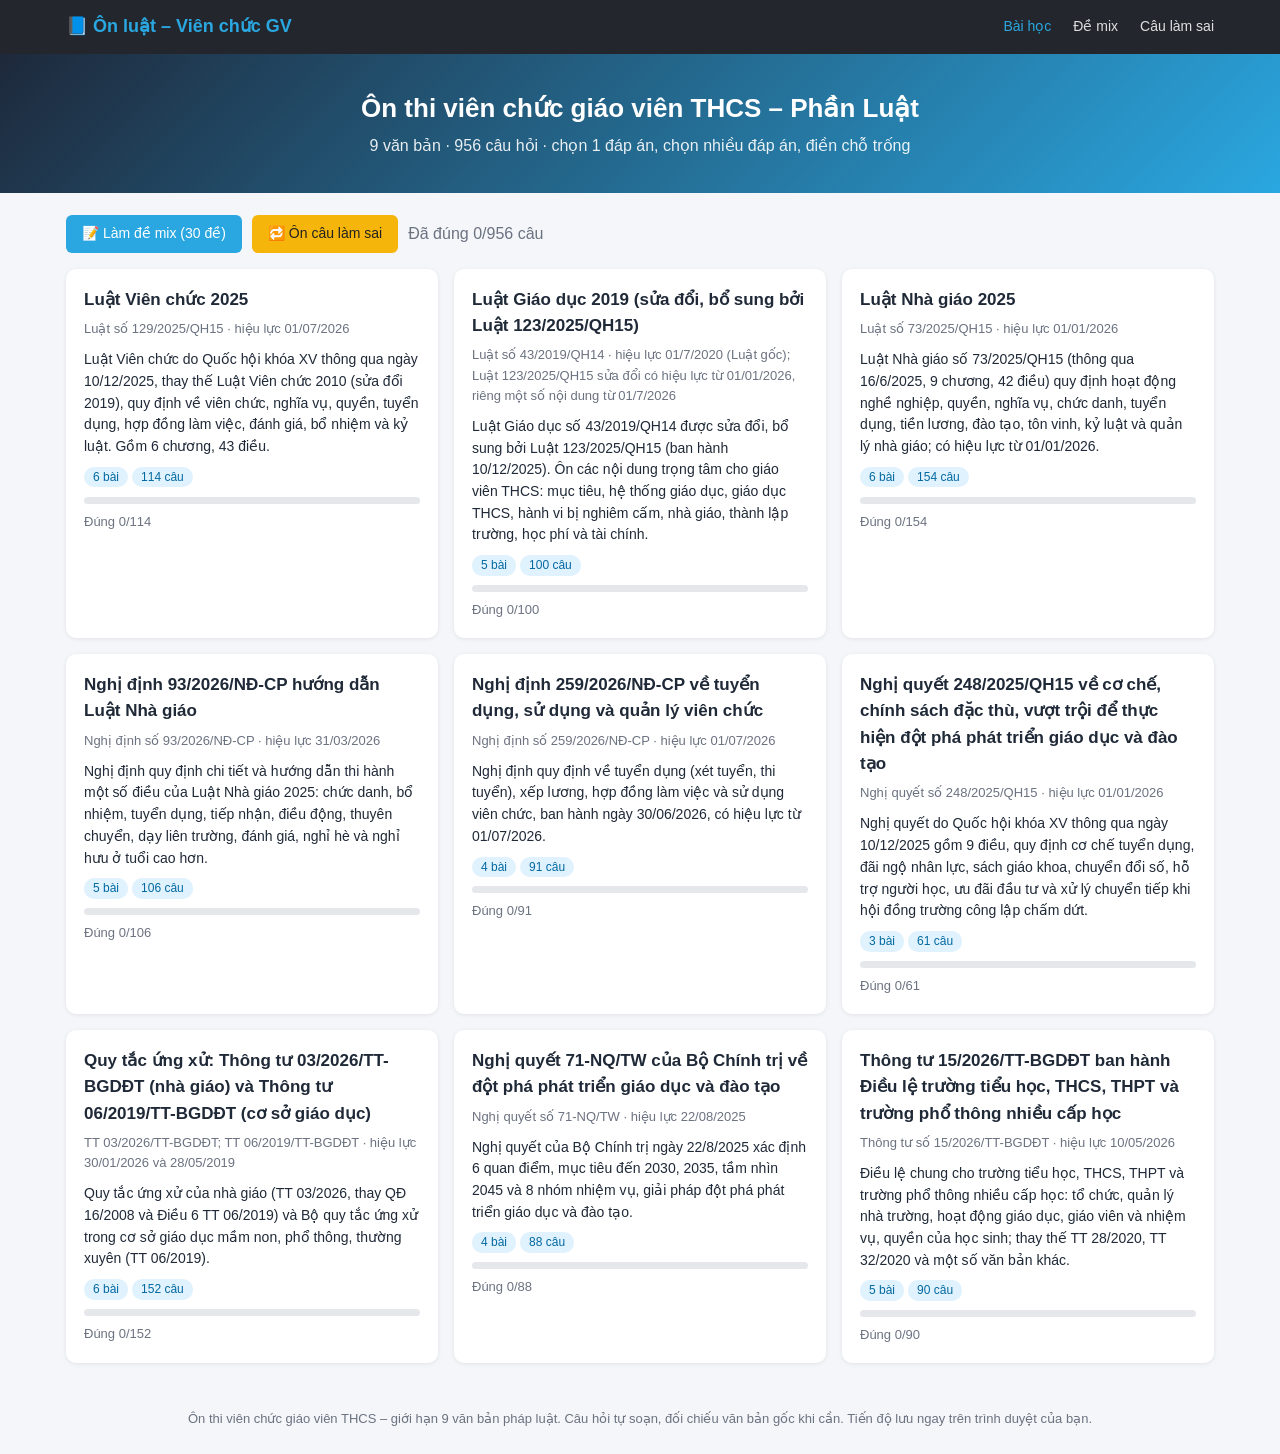
==== Ôn luật Quảng Bị (1 file).html @ 0af3f209 "Web ôn luật viên chức GV THCS" ====
<!DOCTYPE html>
<html lang="vi">
<head>
<meta charset="utf-8">
<meta name="viewport" content="width=device-width,initial-scale=1">
<title>Ôn thi viên chức GV THCS – Phần Luật</title>
<style>:root{--blue:#2aa7e0;--dark:#23272d;--green:#16a34a;--red:#dc2626;--amber:#f5b50a;--bg:#f4f6f9;--ink:#1f2937;--mut:#6b7280;--line:#e5e7eb}
*{box-sizing:border-box}
body{margin:0;font-family:"Segoe UI",Roboto,Arial,sans-serif;background:var(--bg);color:var(--ink);line-height:1.55}
a{color:inherit;text-decoration:none}
.nav{background:var(--dark);color:#fff;position:sticky;top:0;z-index:20}
.nav .in{max-width:1180px;margin:auto;display:flex;align-items:center;gap:22px;padding:0 16px;height:54px}
.nav .logo{font-weight:700;color:var(--blue);font-size:18px;margin-right:auto}
.nav a.l{font-size:14px;opacity:.85}.nav a.l:hover,.nav a.act{opacity:1;color:var(--blue)}
.hero{background:linear-gradient(135deg,#1e293b,#2aa7e0);color:#fff;padding:34px 16px;text-align:center}
.hero h1{margin:0 0 6px;font-size:26px}.hero p{margin:0;opacity:.9}
.wrap{max-width:1180px;margin:22px auto;padding:0 16px}
.grid{display:grid;grid-template-columns:repeat(auto-fill,minmax(300px,1fr));gap:16px}
.card{background:#fff;border-radius:10px;box-shadow:0 1px 4px rgba(0,0,0,.08);padding:18px}
.card h3{margin:0 0 6px;font-size:17px}
.card .meta{color:var(--mut);font-size:13px;margin-bottom:10px}
.btn{display:inline-block;border:0;border-radius:6px;padding:8px 16px;background:var(--green);color:#fff;font-size:14px;cursor:pointer}
.btn.blue{background:var(--blue)}.btn.gray{background:#9ca3af}.btn.red{background:var(--red)}.btn.amber{background:var(--amber);color:#222}
.btn:disabled{opacity:.5;cursor:default}
.pill{display:inline-block;font-size:12px;border-radius:10px;padding:1px 9px;background:#e0f2fe;color:#0369a1;margin-right:4px}
.bar{height:7px;background:#e5e7eb;border-radius:4px;overflow:hidden;margin:8px 0}
.bar i{display:block;height:100%;background:var(--green)}
.crumb{font-size:14px;color:var(--mut);margin-bottom:12px}.crumb a{color:var(--blue)}
.sec{background:#fff;border-radius:10px;padding:18px 22px;margin-bottom:16px;box-shadow:0 1px 4px rgba(0,0,0,.06)}
.sec h2{margin:0 0 10px;font-size:19px}
.sec ul{margin:0;padding-left:20px}.sec li{margin-bottom:6px}
.bay{background:#fff7ed;border-left:4px solid #fb923c}
.bay h2{color:#c2410c}
.tabs{display:flex;gap:8px;flex-wrap:wrap;margin-bottom:14px}
.tabs a{padding:6px 14px;border-radius:16px;background:#fff;border:1px solid var(--line);font-size:14px}
.tabs a.act{background:var(--blue);color:#fff;border-color:var(--blue)}
.q{background:#fff;border-radius:10px;padding:18px 22px;margin-bottom:14px;box-shadow:0 1px 4px rgba(0,0,0,.06)}
.q .no{display:inline-block;min-width:30px;height:30px;line-height:30px;text-align:center;border-radius:15px;background:#e0f2fe;color:#0369a1;font-weight:600;margin-right:8px;padding:0 6px}
.q .qt{font-weight:600;margin-bottom:10px}
.tag{font-size:12px;border-radius:4px;padding:1px 7px;margin-left:6px;font-weight:400}
.tag.s{background:#dbeafe;color:#1d4ed8}.tag.m{background:#ede9fe;color:#6d28d9}.tag.f{background:#fef3c7;color:#92400e}
.opt{display:flex;gap:10px;align-items:flex-start;border:1px solid var(--line);background:#f9fafb;border-radius:22px;padding:9px 16px;margin-bottom:8px;cursor:pointer}
.opt:hover{background:#eef6fc}
.opt.sel{border-color:var(--blue);background:#e0f2fe}
.opt b{min-width:18px}
.opt.ok{border-color:var(--green);background:#dcfce7}
.opt.bad{border-color:var(--red);background:#fee2e2}
.opt.miss{border-color:var(--green);border-style:dashed}
.fill{display:inline-block;border:0;border-bottom:2px solid var(--blue);background:#f0f9ff;padding:2px 6px;min-width:110px;font:inherit;text-align:center;border-radius:3px}
.fill.ok{border-color:var(--green);background:#dcfce7}.fill.bad{border-color:var(--red);background:#fee2e2}
.fillq{line-height:2.2;font-weight:600;margin-bottom:8px}
.exp{margin-top:10px;padding:10px 14px;border-radius:8px;background:#f1f5f9;font-size:14px}
.exp.ok{background:#f0fdf4}.exp.bad{background:#fef2f2}
.exp .r{color:var(--mut);margin-top:4px;font-size:13px}
.row{display:flex;gap:10px;align-items:center;flex-wrap:wrap}
.sum{position:sticky;bottom:0;background:#fff;border-top:1px solid var(--line);padding:10px 16px;box-shadow:0 -2px 8px rgba(0,0,0,.06);margin:0 -16px;z-index:10}
.exam{display:grid;grid-template-columns:1fr 290px;gap:16px}
@media(max-width:860px){.exam{grid-template-columns:1fr}}
.side{background:#fff;border-radius:10px;padding:16px;box-shadow:0 1px 4px rgba(0,0,0,.08);height:fit-content;position:sticky;top:70px}
.timer{font-size:28px;font-weight:700;color:var(--green);text-align:center}
.timer.low{color:var(--red)}
.pal{display:grid;grid-template-columns:repeat(6,1fr);gap:7px;margin:12px 0}
.pal span{height:32px;line-height:30px;text-align:center;border-radius:16px;border:1px solid #cbd5e1;font-size:13px;cursor:pointer;background:#fff}
.pal .done{background:var(--green);color:#fff;border-color:var(--green)}
.pal .flag{background:var(--amber);border-color:var(--amber)}
.pal .cur{outline:3px solid var(--blue)}
.pal .ok{background:var(--green);color:#fff;border-color:var(--green)}.pal .bad{background:var(--red);color:#fff;border-color:var(--red)}
.leg{font-size:12px;color:var(--mut);display:flex;gap:10px;flex-wrap:wrap}
.score{font-size:36px;font-weight:700;text-align:center}
.nvg{display:flex;justify-content:space-between;margin-top:6px}
.empty{padding:30px;text-align:center;color:var(--mut)}
footer{text-align:center;color:var(--mut);font-size:13px;padding:24px}

.sh{font-size:16px;margin:16px 0 8px;color:#0369a1}
.ynho{background:#fefce8;border:1px solid #fde047;border-radius:8px;padding:10px 16px;margin-bottom:6px}
.ynho ol{margin:6px 0 2px;padding-left:22px}
.tw{overflow-x:auto}
table{border-collapse:collapse;width:100%;font-size:14px}
th{background:#e0f2fe;text-align:left}
th,td{border:1px solid #cbd5e1;padding:7px 10px;vertical-align:top}
tbody tr:nth-child(even){background:#f8fafc}
.vd{border-left:4px solid #38bdf8;background:#f0f9ff;border-radius:6px;padding:8px 14px;margin-bottom:10px}
.vd .kl{margin-top:4px;color:#166534;font-weight:600}
.nho{background:#f5f3ff;border-left:4px solid #8b5cf6}
</style>
</head>
<body>
<div class="nav"><div class="in">
  <a class="logo" href="#/">📘 Ôn luật – Viên chức GV</a>
  <a class="l" href="#/" id="n-home">Bài học</a>
  <a class="l" href="#/mix" id="n-mix">Đề mix</a>
  <a class="l" href="#/wrong" id="n-wrong">Câu làm sai</a>
</div></div>
<div id="app"></div>
<footer>Ôn thi viên chức giáo viên THCS – giới hạn 9 văn bản pháp luật. Câu hỏi tự soạn, đối chiếu văn bản gốc khi cần. Tiến độ lưu ngay trên trình duyệt của bạn.</footer>
<script>window.LAWS=window.LAWS||[];window.LAWS.push({"id": "L1", "ten": "Luật Viên chức 2025", "so": "Luật số 129/2025/QH15", "hieuluc": "01/07/2026", "mota": "Luật Viên chức do Quốc hội khóa XV thông qua ngày 10/12/2025, thay thế Luật Viên chức 2010 (sửa đổi 2019), quy định về viên chức, nghĩa vụ, quyền, tuyển dụng, hợp đồng làm việc, đánh giá, bổ nhiệm và kỷ luật. Gồm 6 chương, 43 điều.", "baihoc": [{"id": "L1-1", "ten": "Tổng quan, khái niệm, nguyên tắc và hiệu lực của Luật", "tomtat": ["Luật Viên chức số **129/2025/QH15** do Quốc hội khóa **XV**, Kỳ họp thứ **10** thông qua ngày **10/12/2025**; có hiệu lực từ ngày **01/7/2026** (Điều 43 khoản 1).", "Luật Viên chức **58/2010/QH12** (sửa đổi bởi Luật 52/2019/QH14) **hết hiệu lực** từ ngày Luật mới có hiệu lực (Điều 43 khoản 2).", "Cấu trúc Luật: **6 chương, 43 điều**.", "**Viên chức** (Điều 1) là **công dân Việt Nam**, được **tuyển dụng theo vị trí việc làm**, làm việc tại **đơn vị sự nghiệp công lập** theo chế độ **hợp đồng làm việc**, hưởng lương từ **quỹ tiền lương của đơn vị sự nghiệp công lập** và từ các nguồn thu hợp pháp khác.", "Điều 2 – nguyên tắc trong **hoạt động nghề nghiệp** (5 khoản): gắn với lĩnh vực của đơn vị; tuân thủ Hiến pháp, pháp luật; đúng quy trình chuyên môn, đạo đức nghề nghiệp, quy tắc ứng xử, **chịu kiểm tra, giám sát của cơ quan có thẩm quyền và Nhân dân**; phục vụ Nhân dân; bảo đảm chất lượng, hiệu quả, tiến độ, không ngừng học tập.", "Điều 3 – nguyên tắc **quản lý viên chức** (5 khoản): sự lãnh đạo của Đảng, quản lý của Nhà nước; quản lý theo **vị trí việc làm** và căn cứ **hợp đồng làm việc**; **phân cấp, phân quyền, tự chủ toàn diện** của đơn vị sự nghiệp gắn với trách nhiệm người đứng đầu; **bình đẳng giới**; ứng dụng khoa học công nghệ, chuyển đổi số; khuyến khích, bảo vệ đổi mới sáng tạo.", "Điều 4 – giải thích từ ngữ (**11 khoản**): **viên chức quản lý** là người được bổ nhiệm giữ chức vụ quản lý **có thời hạn** (khoản 2); còn giải thích vị trí việc làm, điều động, bổ nhiệm, biệt phái, từ chức, miễn nhiệm, tạm đình chỉ công tác.", "Điều 5 – **đơn vị sự nghiệp công lập**: do cơ quan có thẩm quyền thành lập, có **tư cách pháp nhân**, hoạt động **không vì mục tiêu lợi nhuận**, cung cấp **dịch vụ công**.", "Điều 6 – chính sách đội ngũ viên chức: được bồi dưỡng **thường xuyên, định kỳ** (khoản 2); chính sách **liên thông nhân lực công – tư** (khoản 3).", "Điều 43 khoản 3: **chậm nhất 01/7/2027** phải hoàn thành bố trí vào vị trí việc làm và xếp lương tương ứng đối với viên chức tuyển dụng trước 01/7/2026.", "Điều 43 khoản 4: người đang tập sự theo luật cũ, từ ngày Luật có hiệu lực được **xếp lương tương ứng với vị trí việc làm tuyển dụng**; Luật mới **không có điều quy định chế độ tập sự**.", "Điều 43 khoản 5: viên chức tuyển dụng **trước 01/7/2003** được coi như hợp đồng **không xác định thời hạn**; tuyển từ 01/7/2003 đến trước ngày Luật hiệu lực thì **tiếp tục thực hiện hợp đồng đã ký**."], "bay": ["⚠ **01/7/2026** (hiệu lực) ≠ **01/7/2027** (hạn chót hoàn thành bố trí vị trí việc làm, xếp lương) ≠ **01/7/2003** (mốc coi như hợp đồng không xác định thời hạn).", "⚠ Viên chức quản lý được bổ nhiệm giữ chức vụ **có thời hạn** – không phải không thời hạn.", "⚠ Lương từ **quỹ tiền lương của đơn vị sự nghiệp công lập** và nguồn thu hợp pháp khác – không phải \"ngân sách nhà nước trả trực tiếp\"; làm việc theo **hợp đồng làm việc** chứ không phải biên chế.", "⚠ Đơn vị sự nghiệp công lập **không vì mục tiêu lợi nhuận** (khác doanh nghiệp); \"có tư cách pháp nhân\" chứ không phải \"không có\".", "⚠ Luật mới **không còn điều quy định tập sự**: người đang tập sự được xếp lương theo vị trí việc làm, không tiếp tục tập sự."], "cauhoi": [{"t": "s", "q": "Luật Viên chức 2025 (Luật số 129/2025/QH15) có hiệu lực thi hành từ ngày nào?", "o": ["01/7/2026", "01/01/2026", "10/12/2025", "01/7/2027"], "a": [0], "e": "Điều 43 khoản 1: hiệu lực 01/7/2026. 10/12/2025 là ngày thông qua; 01/7/2027 là hạn chót hoàn thành bố trí vị trí việc làm, xếp lương.", "r": "Điều 43 khoản 1 Luật Viên chức 2025"}, {"t": "s", "q": "Viên chức làm việc tại đơn vị sự nghiệp công lập theo chế độ nào?", "o": ["Biên chế suốt đời", "Hợp đồng làm việc", "Bổ nhiệm vào ngạch", "Hợp đồng lao động theo Bộ luật Lao động"], "a": [1], "e": "Điều 1: viên chức làm việc theo chế độ hợp đồng làm việc. Hợp đồng lao động (Điều 21) chỉ ký với chuyên gia, nhà khoa học... hoặc vị trí việc làm hỗ trợ, không phải viên chức.", "r": "Điều 1 Luật Viên chức 2025"}, {"t": "s", "q": "Theo Điều 1 Luật Viên chức 2025, viên chức hưởng lương từ nguồn nào?", "o": ["Chỉ từ ngân sách nhà nước cấp trực tiếp cho cá nhân", "Chỉ từ nguồn thu sự nghiệp của đơn vị", "Quỹ tiền lương của cơ quan quản lý đơn vị sự nghiệp công lập", "Quỹ tiền lương của đơn vị sự nghiệp công lập và từ các nguồn thu hợp pháp khác"], "a": [3], "e": "Điều 1: quỹ tiền lương của đơn vị sự nghiệp công lập và từ các nguồn thu hợp pháp khác. Các phương án sai dùng \"chỉ\" hoặc đổi chủ thể thành cơ quan quản lý.", "r": "Điều 1 Luật Viên chức 2025"}, {"t": "s", "q": "Luật Viên chức 2025 có cấu trúc gồm bao nhiêu chương, bao nhiêu điều?", "o": ["5 chương, 43 điều", "6 chương, 42 điều", "7 chương, 45 điều", "6 chương, 43 điều"], "a": [3], "e": "Luật gồm 6 chương và 43 điều. Các phương án sai đổi 1 con số.", "r": "Cấu trúc Luật Viên chức 2025"}, {"t": "s", "q": "Phát biểu nào sau đây đúng về đơn vị sự nghiệp công lập theo Điều 5?", "o": ["Do cơ quan có thẩm quyền thành lập, có tư cách pháp nhân, hoạt động vì mục tiêu lợi nhuận, cung cấp dịch vụ công", "Do cơ quan có thẩm quyền thành lập, có tư cách pháp nhân, hoạt động không vì mục tiêu lợi nhuận, cung cấp dịch vụ công", "Do cơ quan có thẩm quyền thành lập, không có tư cách pháp nhân, hoạt động không vì mục tiêu lợi nhuận", "Do Chính phủ thành lập trong mọi trường hợp, có tư cách pháp nhân, cung cấp dịch vụ công"], "a": [1], "e": "Điều 5 khoản 1: có tư cách pháp nhân và hoạt động KHÔNG vì mục tiêu lợi nhuận; thẩm quyền thành lập thuộc cơ quan có thẩm quyền chứ không chỉ Chính phủ.", "r": "Điều 5 khoản 1 Luật Viên chức 2025"}, {"t": "s", "q": "Chậm nhất đến ngày nào phải hoàn thành việc bố trí vào vị trí việc làm và xếp lương tương ứng đối với viên chức tuyển dụng trước 01/7/2026?", "o": ["01/7/2027", "01/7/2026", "01/01/2027", "01/7/2028"], "a": [0], "e": "Điều 43 khoản 3: chậm nhất 01/7/2027. Bẫy: nhầm với ngày hiệu lực 01/7/2026.", "r": "Điều 43 khoản 3 Luật Viên chức 2025"}, {"t": "s", "q": "Theo Điều 4, viên chức quản lý là người như thế nào?", "o": ["Được bổ nhiệm giữ chức vụ quản lý không thời hạn", "Được bầu giữ chức vụ quản lý trong đơn vị sự nghiệp công lập", "Được bổ nhiệm giữ chức vụ quản lý có thời hạn", "Được điều động giữ chức vụ quản lý trong suốt thời gian công tác"], "a": [2], "e": "Điều 4 khoản 2: bổ nhiệm giữ chức vụ quản lý CÓ THỜI HẠN. Bẫy: \"không thời hạn\", \"bầu\", \"điều động\".", "r": "Điều 4 khoản 2 Luật Viên chức 2025"}, {"t": "s", "q": "Người đang tập sự theo quy định cũ, kể từ ngày Luật Viên chức 2025 có hiệu lực thì được giải quyết như thế nào?", "o": ["Tiếp tục tập sự cho đến hết thời gian tập sự đã ghi trong quyết định tuyển dụng", "Được xếp lương tương ứng với vị trí việc làm tuyển dụng", "Phải thi lại để được bổ nhiệm vào vị trí việc làm", "Chỉ được hưởng lương thử việc cho đến khi ký hợp đồng chính thức"], "a": [1], "e": "Điều 43 khoản 4: xếp lương tương ứng vị trí việc làm tuyển dụng; Luật mới không có điều về tập sự.", "r": "Điều 43 khoản 4 Luật Viên chức 2025"}, {"t": "s", "q": "Viên chức tuyển dụng trước ngày 01/7/2003 được coi như thế nào theo Luật Viên chức 2025?", "o": ["Đã ký hợp đồng làm việc xác định thời hạn", "Đã ký hợp đồng làm việc không xác định thời hạn", "Phải ký lại hợp đồng làm việc mới trước 01/7/2026", "Đã ký hợp đồng lao động theo Bộ luật Lao động"], "a": [1], "e": "Điều 43 khoản 5: trước 01/7/2003 coi như hợp đồng không xác định thời hạn; từ 01/7/2003 đến trước ngày Luật hiệu lực thì tiếp tục hợp đồng đã ký.", "r": "Điều 43 khoản 5 Luật Viên chức 2025"}, {"t": "s", "q": "Theo Điều 2 Luật Viên chức 2025, trong hoạt động nghề nghiệp viên chức chịu sự kiểm tra, giám sát của ai?", "o": ["Cơ quan có thẩm quyền và Nhân dân", "Chỉ người đứng đầu đơn vị sự nghiệp công lập", "Chỉ cơ quan quản lý đơn vị sự nghiệp công lập", "Hội đồng nhân dân cùng cấp"], "a": [0], "e": "Điều 2 khoản 3: chịu kiểm tra, giám sát của cơ quan có thẩm quyền VÀ Nhân dân. Bẫy: giới hạn bằng \"chỉ\".", "r": "Điều 2 khoản 3 Luật Viên chức 2025"}, {"t": "m", "q": "Nguyên tắc quản lý viên chức theo Điều 3 Luật Viên chức 2025 gồm (chọn tất cả đáp án đúng)", "o": ["Sự lãnh đạo của Đảng, quản lý của Nhà nước", "Tự chủ một phần của đơn vị sự nghiệp, không gắn với trách nhiệm người đứng đầu", "Phân cấp, phân quyền, tự chủ toàn diện của đơn vị sự nghiệp gắn với trách nhiệm người đứng đầu", "Bảo đảm bình đẳng giới", "Tuyển dụng, sử dụng, quản lý theo vị trí việc làm và căn cứ hợp đồng làm việc"], "a": [0, 2, 3, 4], "e": "Điều 3 nêu 5 nguyên tắc, trong đó tự chủ TOÀN DIỆN gắn với trách nhiệm người đứng đầu. Phương án sai đổi thành tự chủ một phần, bỏ trách nhiệm.", "r": "Điều 3 Luật Viên chức 2025"}, {"t": "m", "q": "Nguyên tắc trong hoạt động nghề nghiệp của viên chức theo Điều 2 gồm (chọn tất cả đáp án đúng)", "o": ["Chỉ chịu sự giám sát của người đứng đầu đơn vị", "Gắn với lĩnh vực hoạt động của đơn vị sự nghiệp công lập", "Chịu sự kiểm tra, giám sát của cơ quan có thẩm quyền và Nhân dân", "Tuân thủ Hiến pháp, pháp luật", "Bảo đảm chất lượng, hiệu quả, tiến độ và không ngừng học tập", "Ưu tiên chỉ tiêu doanh thu của đơn vị"], "a": [1, 2, 3, 4], "e": "Đúng: 4 phương án đầu (Điều 2 khoản 1, 2, 3, 5). Sai: \"chỉ chịu giám sát của người đứng đầu\" (thực tế còn cơ quan có thẩm quyền và Nhân dân), chỉ tiêu doanh thu không phải nguyên tắc.", "r": "Điều 2 Luật Viên chức 2025"}, {"t": "m", "q": "Những quy định chuyển tiếp nào sau đây đúng theo Điều 43 Luật Viên chức 2025? (chọn tất cả đáp án đúng)", "o": ["Viên chức tuyển dụng từ 01/7/2003 phải ký lại hợp đồng làm việc mới trước 01/7/2026", "Người đang tập sự được xếp lương tương ứng với vị trí việc làm tuyển dụng", "Chậm nhất 01/7/2028 phải hoàn thành bố trí vào vị trí việc làm và xếp lương", "Viên chức tuyển dụng từ 01/7/2003 đến trước ngày Luật hiệu lực tiếp tục thực hiện hợp đồng đã ký", "Viên chức tuyển dụng trước 01/7/2003 được coi như hợp đồng không xác định thời hạn"], "a": [1, 3, 4], "e": "Điều 43 khoản 3, 4, 5: mốc hoàn thành là 01/7/2027 (không phải 2028); người tuyển từ 01/7/2003 tiếp tục hợp đồng đã ký chứ không phải ký lại.", "r": "Điều 43 Luật Viên chức 2025"}, {"t": "m", "q": "Theo Điều 1 Luật Viên chức 2025, viên chức có các đặc điểm nào? (chọn tất cả đáp án đúng)", "o": ["Là công dân Việt Nam", "Được bổ nhiệm vào ngạch và hưởng lương từ ngân sách nhà nước cấp trực tiếp", "Làm việc tại đơn vị sự nghiệp công lập", "Làm việc theo chế độ hợp đồng làm việc", "Được tuyển dụng theo vị trí việc làm"], "a": [0, 2, 3, 4], "e": "Điều 1 định nghĩa viên chức theo vị trí việc làm, hợp đồng làm việc, lương từ quỹ tiền lương của đơn vị và nguồn thu hợp pháp. \"Bổ nhiệm vào ngạch\" là cách nói của chế độ cũ.", "r": "Điều 1 Luật Viên chức 2025"}, {"t": "f", "q": "Luật Viên chức 2025 do Quốc hội khóa ____ thông qua tại Kỳ họp thứ ____.", "a": [["xv", "15", "mười lăm"], ["10", "mười"]], "e": "Quốc hội khóa XV, Kỳ họp thứ 10 (ngày 10/12/2025).", "r": "Phần thông tin chung Luật Viên chức 2025", "o": [["xv", "10"], ["xiv", "10"], ["xv", "11"], ["xiii", "9"]], "k": 0}, {"t": "f", "q": "Luật Viên chức 2025 có hiệu lực thi hành từ ngày ____.", "a": [["01/7/2026", "1/7/2026", "01/07/2026", "ngày 01/7/2026"]], "e": "Điều 43 khoản 1: 01/7/2026.", "r": "Điều 43 khoản 1 Luật Viên chức 2025", "o": [["01/01/2026"], ["01/7/2027"], ["01/10/2026"], ["01/7/2026"]], "k": 3}, {"t": "f", "q": "Viên chức là công dân Việt Nam, được tuyển dụng theo ____, làm việc tại đơn vị ____ theo chế độ hợp đồng làm việc.", "a": [["vị trí việc làm"], ["sự nghiệp công lập"]], "e": "Điều 1: tuyển dụng theo vị trí việc làm; làm việc tại đơn vị sự nghiệp công lập.", "r": "Điều 1 Luật Viên chức 2025", "o": [["chức danh nghề nghiệp", "sự nghiệp công lập"], ["vị trí việc làm", "hành chính nhà nước"], ["vị trí việc làm", "sự nghiệp công lập"], ["ngạch công chức", "sự nghiệp ngoài công lập"]], "k": 2}, {"t": "f", "q": "Đơn vị sự nghiệp công lập hoạt động không vì mục tiêu ____ và cung cấp ____.", "a": [["lợi nhuận"], ["dịch vụ công"]], "e": "Điều 5 khoản 1: không vì mục tiêu lợi nhuận, cung cấp dịch vụ công.", "r": "Điều 5 khoản 1 Luật Viên chức 2025", "o": [["thu nhập", "dịch vụ công"], ["lợi nhuận", "dịch vụ công"], ["lợi nhuận", "dịch vụ thương mại"], ["tích lũy", "dịch vụ hành chính công"]], "k": 1}, {"t": "f", "q": "Chậm nhất ngày ____ phải hoàn thành việc bố trí vào ____ và xếp lương tương ứng đối với viên chức tuyển dụng trước ngày 01/7/2026.", "a": [["01/7/2027", "1/7/2027", "01/07/2027"], ["vị trí việc làm"]], "e": "Điều 43 khoản 3: chậm nhất 01/7/2027.", "r": "Điều 43 khoản 3 Luật Viên chức 2025", "o": [["01/7/2026", "vị trí việc làm"], ["01/7/2028", "chức danh nghề nghiệp"], ["01/7/2027", "chức danh nghề nghiệp"], ["01/7/2027", "vị trí việc làm"]], "k": 3}], "ynho": ["Luật Viên chức **129/2025/QH15**, thông qua **10/12/2025**, hiệu lực **01/7/2026**.", "Cấu trúc: **6 chương, 43 điều**.", "Viên chức làm theo **hợp đồng làm việc**, tuyển theo **vị trí việc làm**, ở **đơn vị sự nghiệp công lập**.", "Viên chức quản lý được bổ nhiệm **có thời hạn**.", "Hạn chót bố trí vị trí việc làm, xếp lương: **01/7/2027**; tuyển trước **01/7/2003** = hợp đồng **không xác định thời hạn**."], "bang": [{"tieu_de": "Các mốc thời gian cần phân biệt", "cot": ["Mốc", "Ý nghĩa"], "dong": [["10/12/2025", "Quốc hội thông qua Luật 129/2025/QH15"], ["01/7/2026", "Luật có hiệu lực (Điều 43 khoản 1)"], ["01/7/2027", "Chậm nhất hoàn thành bố trí vị trí việc làm, xếp lương (Điều 43 khoản 3)"], ["01/7/2003", "Tuyển trước mốc này = coi như hợp đồng không xác định thời hạn (Điều 43 khoản 5)"], ["01/7/2003 → trước 01/7/2026", "Tiếp tục thực hiện hợp đồng đã ký"]]}, {"tieu_de": "Điều 2 và Điều 3: hai loại nguyên tắc", "cot": ["Điều", "Nói về", "Điểm nhấn"], "dong": [["Điều 2", "Hoạt động nghề nghiệp (5 khoản)", "Chịu kiểm tra, giám sát của cơ quan có thẩm quyền và Nhân dân"], ["Điều 3", "Quản lý viên chức (5 khoản)", "Phân cấp, phân quyền, tự chủ toàn diện; bình đẳng giới"], ["Điều 4", "Giải thích từ ngữ (11 khoản)", "Viên chức quản lý = bổ nhiệm chức vụ quản lý có thời hạn"], ["Điều 5", "Đơn vị sự nghiệp công lập", "Có tư cách pháp nhân, không vì lợi nhuận, cung cấp dịch vụ công"]]}], "vidu": [{"tinh_huong": "Thầy Nam là giáo viên Tin học, được tuyển vào trường THCS công lập, ký hợp đồng làm việc và hưởng lương từ quỹ tiền lương của đơn vị sự nghiệp công lập cùng nguồn thu hợp pháp khác.", "ket_luan": "→ Đúng, thầy là viên chức theo Điều 1: công dân Việt Nam, tuyển theo vị trí việc làm, làm việc theo hợp đồng làm việc, lương từ quỹ tiền lương của đơn vị."}, {"tinh_huong": "Cô Lan được tuyển dụng vào trường từ năm 2001 (trước 01/7/2003). Cô thắc mắc hợp đồng của mình thuộc loại nào khi Luật mới có hiệu lực.", "ket_luan": "→ Được coi như hợp đồng không xác định thời hạn vì tuyển trước 01/7/2003 (Điều 43 khoản 5)."}, {"tinh_huong": "Cô Hoa tuyển năm 2015, hiện đang làm việc ở trường. Hiệu trưởng hỏi chậm nhất khi nào phải xong việc bố trí vào vị trí việc làm và xếp lương.", "ket_luan": "→ Chậm nhất 01/7/2027 đối với viên chức tuyển dụng trước 01/7/2026 (Điều 43 khoản 3)."}, {"tinh_huong": "Em Mai đang tập sự theo luật cũ thì Luật Viên chức 2025 có hiệu lực. Em hỏi có phải tiếp tục tập sự không.", "ket_luan": "→ Không tiếp tục: từ ngày Luật có hiệu lực, em được xếp lương tương ứng với vị trí việc làm tuyển dụng; Luật mới không có điều quy định chế độ tập sự (Điều 43 khoản 4)."}, {"tinh_huong": "Thầy Phó hiệu trưởng được bổ nhiệm giữ chức vụ quản lý. Có người nói thầy giữ chức vụ này vô thời hạn.", "ket_luan": "→ Sai: viên chức quản lý được bổ nhiệm giữ chức vụ quản lý có thời hạn (Điều 4 khoản 2)."}], "nho": ["Mốc ngày: **26 – 27 – 03**: 01/7/**2026** (hiệu lực), 01/7/**2027** (hạn chót xếp lương), 01/7/**2003** (hợp đồng không xác định thời hạn). Hiệu lực và hạn chót cách nhau đúng 1 năm.", "Viên chức = **4 chữ H–V–L–C**: Hợp đồng làm việc – Vị trí việc làm – Lương từ quỹ đơn vị – Công lập.", "Đơn vị sự nghiệp công lập = **P-K-D**: Pháp nhân – Không vì lợi nhuận – Dịch vụ công.", "Luật cũ 58/2010 (sửa 52/2019) hết hiệu lực; Luật mới **không còn tập sự**."]}, {"id": "L1-2", "ten": "Nghĩa vụ của viên chức và những việc viên chức không được làm", "tomtat": ["Điều 7 – **nghĩa vụ chung** (5 khoản): trung thành với Đảng, Nhà nước, bảo vệ danh dự Tổ quốc; đạo đức trong sáng, mẫu mực; chấp hành đường lối, chính sách, pháp luật; **bảo vệ bí mật nhà nước, giữ gìn tài sản công**; tu dưỡng đạo đức nghề nghiệp, thực hiện quy tắc ứng xử.", "Điều 8 – **nghĩa vụ trong hoạt động nghề nghiệp** (**6 khoản**).", "Điều 8 khoản 1: thực hiện đúng, đầy đủ và **chịu trách nhiệm** về kết quả nhiệm vụ được giao; chủ động nâng cao năng lực; ứng dụng khoa học công nghệ, chuyển đổi số.", "Điều 8 khoản 2: có ý thức tổ chức kỷ luật; chấp hành nội quy, quy chế đơn vị; **báo cáo người có thẩm quyền** khi phát hiện vi phạm pháp luật trong đơn vị.", "Điều 8 khoản 4 – khi phục vụ Nhân dân: thái độ **lịch sự, tôn trọng**; tinh thần **hợp tác, tác phong khiêm tốn**; **không hách dịch, cửa quyền, gây khó khăn, phiền hà**; chấp hành quy định đạo đức nghề nghiệp.", "Điều 8 khoản 5: **chỉ** được ký hợp đồng làm việc với **01** đơn vị sự nghiệp công lập và chịu sự quản lý của đơn vị đó.", "Điều 9 – viên chức quản lý thực hiện Điều 7, Điều 8 và thêm **8 nghĩa vụ bổ sung** (lãnh đạo, kiểm tra đôn đốc, chịu trách nhiệm khi để xảy ra quan liêu, tham nhũng, tiêu cực, lãng phí; xử lý kịp thời viên chức vi phạm...).", "Điều 10 – những việc viên chức **không được làm** gồm **7 khoản**.", "Điều 10 khoản 1: trốn tránh, thoái thác, đùn đẩy chức trách; gây bè phái, mất đoàn kết; **tự ý nghỉ việc, bỏ việc**; **tham gia đình công**; đăng tải, phát tán, phát ngôn **thông tin sai lệch** làm ảnh hưởng hình ảnh, uy tín của **đất nước, địa phương, đơn vị** nơi công tác.", "Điều 10 khoản 2: lợi dụng hoạt động nghề nghiệp để tuyên truyền chống lại chủ trương, đường lối, chính sách của **Đảng**, pháp luật của **Nhà nước** **hoặc** gây phương hại đến thuần phong mỹ tục, đời sống văn hóa tinh thần của Nhân dân và xã hội.", "Điều 10 khoản 3: tham ô, tham nhũng, lãng phí, tiêu cực, trục lợi, nhũng nhiễu...; khoản 4: sử dụng **tài sản công, tài sản của Nhân dân** trái pháp luật.", "Điều 10 khoản 5: **phân biệt đối xử** về dân tộc, giới tính, **độ tuổi, khuyết tật**, tôn giáo, tín ngưỡng, thành phần xã hội dưới mọi hình thức; khoản 6: xúc phạm danh dự, nhân phẩm, uy tín của người khác khi thực hiện hoạt động nghề nghiệp.", "Điều 10 khoản 7: những việc không được làm theo pháp luật về phòng, chống tham nhũng; tiết kiệm, chống lãng phí; doanh nghiệp; bảo vệ bí mật nhà nước và theo quy định khác."], "bay": ["⚠ Số khoản: Điều 7 = **5**, Điều 8 = **6**, Điều 10 = **7**; viên chức quản lý thêm **8** nghĩa vụ bổ sung.", "⚠ \"**chỉ** được ký hợp đồng làm việc với **01** đơn vị\" ≠ \"được ký với nhiều đơn vị\".", "⚠ **báo cáo** người có thẩm quyền khi phát hiện vi phạm (nghĩa vụ) ≠ **từ chối** thực hiện công việc trái pháp luật (quyền, Điều 11).", "⚠ Điều 10 khoản 5 bổ sung phân biệt đối xử về **độ tuổi, khuyết tật**; khoản 1 bổ sung **tự ý bỏ việc, đình công, phát ngôn thông tin sai lệch**.", "⚠ Khoản 2 Điều 10 dùng \"**hoặc**\": chống Đảng/pháp luật HOẶC gây phương hại thuần phong mỹ tục – chỉ cần một trong hai; khoản 4 là tài sản công **và** tài sản của Nhân dân."], "cauhoi": [{"t": "s", "q": "Theo Điều 8 Luật Viên chức 2025, viên chức chỉ được ký hợp đồng làm việc với tối đa bao nhiêu đơn vị sự nghiệp công lập?", "o": ["02 đơn vị", "03 đơn vị", "01 đơn vị", "Không giới hạn nếu làm ngoài giờ"], "a": [2], "e": "Điều 8 khoản 5: chỉ được ký hợp đồng làm việc với 01 đơn vị sự nghiệp công lập và chịu sự quản lý của đơn vị đó.", "r": "Điều 8 khoản 5 Luật Viên chức 2025"}, {"t": "s", "q": "Nghĩa vụ nào sau đây đúng với quy định tại Điều 8 khoản 4 khi viên chức phục vụ Nhân dân?", "o": ["Có tác phong nghiêm nghị, đề cao uy quyền của cơ quan", "Ưu tiên giải quyết trước cho người quen biết", "Chỉ phục vụ khi có yêu cầu bằng văn bản", "Có tinh thần hợp tác, tác phong khiêm tốn"], "a": [3], "e": "Điều 8 khoản 4: hợp tác, khiêm tốn; không hách dịch, cửa quyền. Các phương án sai trái tinh thần phục vụ Nhân dân.", "r": "Điều 8 khoản 4 Luật Viên chức 2025"}, {"t": "s", "q": "Điều 10 Luật Viên chức 2025 quy định những việc viên chức không được làm gồm bao nhiêu khoản?", "o": ["7 khoản", "5 khoản", "6 khoản", "8 khoản"], "a": [0], "e": "Điều 10 có 7 khoản (Điều 7: 5 khoản; Điều 8: 6 khoản).", "r": "Điều 10 Luật Viên chức 2025"}, {"t": "s", "q": "Hành vi nào sau đây là việc viên chức KHÔNG được làm theo Điều 10?", "o": ["Xin nghỉ việc riêng theo quy định của pháp luật lao động", "Báo cáo người có thẩm quyền khi phát hiện vi phạm pháp luật trong đơn vị", "Tự ý nghỉ việc, bỏ việc", "Từ chối thực hiện công việc mà mình cho là trái pháp luật"], "a": [2], "e": "Điều 10 khoản 1 cấm tự ý nghỉ việc, bỏ việc. Các phương án còn lại là quyền (Điều 11 khoản 6, Điều 14) hoặc nghĩa vụ (Điều 8 khoản 2), không bị cấm.", "r": "Điều 10 khoản 1 Luật Viên chức 2025"}, {"t": "s", "q": "Căn cứ nào sau đây KHÔNG nằm trong các căn cứ phân biệt đối xử bị cấm tại Điều 10 khoản 5?", "o": ["Trình độ chuyên môn", "Độ tuổi", "Khuyết tật", "Thành phần xã hội"], "a": [0], "e": "Khoản 5 cấm phân biệt đối xử về dân tộc, giới tính, độ tuổi, khuyết tật, tôn giáo, tín ngưỡng, thành phần xã hội. Bẫy: độ tuổi và khuyết tật là các căn cứ mới được bổ sung.", "r": "Điều 10 khoản 5 Luật Viên chức 2025"}, {"t": "s", "q": "Phát biểu nào đúng về Điều 10 khoản 2?", "o": ["Viên chức chỉ bị cấm tuyên truyền chống lại pháp luật của Nhà nước, không bị cấm đối với chủ trương, đường lối của Đảng", "Viên chức không được lợi dụng hoạt động nghề nghiệp để tuyên truyền chống lại chủ trương, đường lối, chính sách của Đảng, pháp luật của Nhà nước hoặc gây phương hại đến thuần phong mỹ tục, đời sống văn hóa tinh thần của Nhân dân và xã hội", "Viên chức chỉ bị cấm khi hành vi đồng thời chống lại Đảng, Nhà nước và gây phương hại thuần phong mỹ tục", "Viên chức bị cấm lợi dụng hoạt động nghề nghiệp, trừ khi thực hiện ngoài giờ làm việc"], "a": [1], "e": "Khoản 2 cấm cả chống chủ trương, đường lối, chính sách của Đảng và pháp luật của Nhà nước, và liên kết bằng \"hoặc\" chứ không cần đồng thời. Không có ngoại lệ ngoài giờ.", "r": "Điều 10 khoản 2 Luật Viên chức 2025"}, {"t": "s", "q": "Hành vi \"sử dụng tài sản công, tài sản của Nhân dân trái pháp luật\" được quy định tại khoản nào của Điều 10 là đúng nhất, và đối tượng tài sản là gì?", "o": ["Khoản 4 – tài sản công, tài sản của Nhân dân", "Khoản 4 – tài sản công, tài sản của đơn vị sự nghiệp", "Khoản 3 – tài sản công, tài sản của cơ quan quản lý", "Khoản 6 – tài sản của Nhà nước và của người đứng đầu"], "a": [0], "e": "Điều 10 khoản 4: sử dụng tài sản công, tài sản của Nhân dân trái pháp luật. Bẫy: đổi \"Nhân dân\" thành \"đơn vị\", đổi số khoản.", "r": "Điều 10 khoản 4 Luật Viên chức 2025"}, {"t": "s", "q": "Ngoài nghĩa vụ chung (Điều 7) và nghĩa vụ trong hoạt động nghề nghiệp (Điều 8), viên chức quản lý còn phải thực hiện thêm bao nhiêu nghĩa vụ bổ sung theo Điều 9?", "o": ["5 nghĩa vụ", "6 nghĩa vụ", "8 nghĩa vụ", "10 nghĩa vụ"], "a": [2], "e": "Điều 9: thực hiện Điều 7, Điều 8 và 8 nghĩa vụ bổ sung.", "r": "Điều 9 Luật Viên chức 2025"}, {"t": "s", "q": "Khi phát hiện vi phạm pháp luật trong đơn vị, viên chức có nghĩa vụ gì theo Điều 8 khoản 2?", "o": ["Tự xử lý, không cần báo cáo", "Chỉ báo cáo khi được yêu cầu", "Góp ý trực tiếp với người vi phạm và không báo cáo", "Báo cáo người có thẩm quyền"], "a": [3], "e": "Điều 8 khoản 2: báo cáo người có thẩm quyền khi phát hiện vi phạm pháp luật trong đơn vị – là nghĩa vụ.", "r": "Điều 8 khoản 2 Luật Viên chức 2025"}, {"t": "s", "q": "Hành vi \"đăng tải, phát tán, phát ngôn thông tin sai lệch\" bị cấm tại Điều 10 khoản 1 khi làm ảnh hưởng đến hình ảnh, uy tín của đối tượng nào?", "o": ["Đất nước, cơ quan quản lý cấp trên", "Đất nước, địa phương, đơn vị nơi công tác", "Địa phương, đồng nghiệp nơi công tác", "Cá nhân người đứng đầu đơn vị"], "a": [1], "e": "Điều 10 khoản 1: ảnh hưởng hình ảnh, uy tín của đất nước, địa phương, đơn vị nơi công tác.", "r": "Điều 10 khoản 1 Luật Viên chức 2025"}, {"t": "m", "q": "Khi phục vụ Nhân dân, viên chức phải thực hiện các quy định nào theo Điều 8 khoản 4? (chọn tất cả đáp án đúng)", "o": ["Ưu tiên giải quyết trước cho người quen", "Thái độ lịch sự, tôn trọng", "Tinh thần hợp tác, tác phong khiêm tốn", "Không hách dịch, cửa quyền, gây khó khăn, phiền hà", "Chấp hành quy định đạo đức nghề nghiệp"], "a": [1, 2, 3, 4], "e": "Điều 8 khoản 4 có 4 yêu cầu (a–d). Phương án cuối trái tinh thần công bằng, không phải quy định.", "r": "Điều 8 khoản 4 Luật Viên chức 2025"}, {"t": "m", "q": "Hành vi nào sau đây viên chức KHÔNG được làm theo Điều 10 khoản 1? (chọn tất cả đáp án đúng)", "o": ["Từ chối thực hiện công việc mà mình cho là trái pháp luật", "Tự ý nghỉ việc, bỏ việc", "Báo cáo người có thẩm quyền khi phát hiện vi phạm trong đơn vị", "Trốn tránh, thoái thác, đùn đẩy thực hiện chức trách, nhiệm vụ", "Tham gia đình công"], "a": [1, 3, 4], "e": "Hai phương án sai là quyền (Điều 11 khoản 6) và nghĩa vụ (Điều 8 khoản 2), không bị cấm.", "r": "Điều 10 khoản 1 Luật Viên chức 2025"}, {"t": "m", "q": "Nghĩa vụ trong hoạt động nghề nghiệp theo Điều 8 gồm (chọn tất cả đáp án đúng)", "o": ["Được ký đồng thời hợp đồng làm việc với nhiều đơn vị sự nghiệp công lập nếu làm ngoài giờ", "Chủ động nâng cao năng lực, ứng dụng khoa học công nghệ, chuyển đổi số", "Chấp hành nội quy, quy chế của đơn vị", "Chỉ ký hợp đồng làm việc với 01 đơn vị sự nghiệp công lập", "Chủ động, sáng tạo, phối hợp đồng nghiệp, giữ đoàn kết trong đơn vị"], "a": [1, 2, 3, 4], "e": "Điều 8 khoản 1, 2, 3, 5. Phương án sai trái Điều 8 khoản 5 (chỉ 01 đơn vị).", "r": "Điều 8 Luật Viên chức 2025"}, {"t": "m", "q": "Nghĩa vụ chung của viên chức theo Điều 7 gồm (chọn tất cả đáp án đúng)", "o": ["Trung thành với Đảng, Nhà nước, bảo vệ danh dự Tổ quốc", "Có đạo đức trong sáng, mẫu mực", "Bảo vệ bí mật nhà nước, giữ gìn tài sản công", "Tu dưỡng đạo đức nghề nghiệp, thực hiện quy tắc ứng xử", "Ưu tiên lợi ích của đơn vị khi lợi ích đó trái quy định pháp luật"], "a": [0, 1, 2, 3], "e": "Điều 7 có 5 khoản; phương án cuối trái khoản 3 (chấp hành đường lối, chính sách, pháp luật).", "r": "Điều 7 Luật Viên chức 2025"}, {"t": "f", "q": "Viên chức chỉ được ký hợp đồng làm việc với ____ đơn vị sự nghiệp công lập.", "a": [["01", "1", "một"]], "e": "Điều 8 khoản 5.", "r": "Điều 8 khoản 5 Luật Viên chức 2025", "o": [["01"], ["02"], ["03"], ["04"]], "k": 0}, {"t": "f", "q": "Viên chức không được tự ý ____ việc, bỏ việc và không được tham gia ____.", "a": [["nghỉ"], ["đình công"]], "e": "Điều 10 khoản 1 – điểm mới của Luật 2025.", "r": "Điều 10 khoản 1 Luật Viên chức 2025", "o": [["nghỉ", "biểu tình"], ["nghỉ", "đình công"], ["thôi", "đình công"], ["thôi", "khiếu nại tập thể"]], "k": 1}, {"t": "f", "q": "Khi phục vụ Nhân dân, viên chức không hách dịch, ____, gây khó khăn, phiền hà.", "a": [["cửa quyền"]], "e": "Điều 8 khoản 4 điểm c.", "r": "Điều 8 khoản 4 Luật Viên chức 2025", "o": [["quan liêu"], ["lãng phí"], ["cửa quyền"], ["vô cảm"]], "k": 2}, {"t": "f", "q": "Điều 10 quy định những việc viên chức không được làm gồm ____ khoản; Điều 8 quy định nghĩa vụ trong hoạt động nghề nghiệp gồm ____ khoản.", "a": [["7", "bảy"], ["6", "sáu"]], "e": "Điều 10: 7 khoản; Điều 8: 6 khoản (Điều 7: 5 khoản).", "r": "Điều 8, Điều 10 Luật Viên chức 2025", "o": [["6", "7"], ["7", "5"], ["7", "6"], ["5", "6"]], "k": 2}, {"t": "f", "q": "Viên chức không được phân biệt đối xử về dân tộc, giới tính, ____, khuyết tật, tôn giáo, tín ngưỡng, thành phần xã hội dưới mọi hình thức khi thực hiện nhiệm vụ.", "a": [["độ tuổi"]], "e": "Điều 10 khoản 5.", "r": "Điều 10 khoản 5 Luật Viên chức 2025", "o": [["độ tuổi"], ["xuất thân"], ["nơi cư trú"], ["ngoại hình"]], "k": 0}], "ynho": ["Số khoản: Điều 7 = **5**, Điều 8 = **6**, Điều 10 = **7**.", "Viên chức quản lý thêm **8** nghĩa vụ bổ sung (Điều 9).", "**Chỉ** được ký hợp đồng làm việc với **01** đơn vị sự nghiệp công lập.", "Phát hiện vi phạm trong đơn vị: **báo cáo** người có thẩm quyền.", "Không được: **tự ý bỏ việc, đình công**, tung thông tin sai lệch, **phân biệt đối xử** (kể cả độ tuổi, khuyết tật)."], "bang": [{"tieu_de": "Nghĩa vụ và việc không được làm", "cot": ["Điều", "Nội dung", "Số khoản"], "dong": [["Điều 7", "Nghĩa vụ chung (trung thành, đạo đức, bảo vệ bí mật nhà nước, giữ gìn tài sản công)", "5"], ["Điều 8", "Nghĩa vụ trong hoạt động nghề nghiệp", "6"], ["Điều 9", "Viên chức quản lý: Điều 7, 8 và thêm nghĩa vụ bổ sung", "8 nghĩa vụ bổ sung"], ["Điều 10", "Những việc không được làm", "7"]]}, {"tieu_de": "Điều 10: việc không được làm theo từng khoản", "cot": ["Khoản", "Nội dung chính"], "dong": [["1", "Trốn tránh, đùn đẩy; gây bè phái; tự ý bỏ việc; đình công; phát tán thông tin sai lệch"], ["2", "Lợi dụng nghề nghiệp chống Đảng, pháp luật HOẶC gây phương hại thuần phong mỹ tục"], ["3", "Tham ô, tham nhũng, lãng phí, tiêu cực, trục lợi, nhũng nhiễu"], ["4", "Dùng tài sản công, tài sản của Nhân dân trái pháp luật"], ["5", "Phân biệt đối xử: dân tộc, giới tính, độ tuổi, khuyết tật, tôn giáo..."], ["6", "Xúc phạm danh dự, nhân phẩm, uy tín người khác"], ["7", "Các việc khác theo luật phòng chống tham nhũng, doanh nghiệp, bí mật nhà nước..."]]}], "vidu": [{"tinh_huong": "Cô Thu, giáo viên một trường THCS công lập, cùng lúc ký hợp đồng làm việc với trường mình và với một trung tâm giáo dục công lập khác.", "ket_luan": "→ Vi phạm: viên chức chỉ được ký hợp đồng làm việc với 01 đơn vị sự nghiệp công lập (Điều 8 khoản 5)."}, {"tinh_huong": "Thầy Bình phát hiện một đồng nghiệp trong trường làm sai quy định pháp luật nên đã báo cáo với hiệu trưởng.", "ket_luan": "→ Đúng nghĩa vụ: phát hiện vi phạm pháp luật trong đơn vị thì báo cáo người có thẩm quyền (Điều 8 khoản 2)."}, {"tinh_huong": "Cô Hạnh nghỉ dạy không báo cáo vì rủ đồng nghiệp tham gia đình công để phản đối nhà trường.", "ket_luan": "→ Vi phạm: tự ý nghỉ việc, bỏ việc và tham gia đình công là việc không được làm (Điều 10 khoản 1)."}, {"tinh_huong": "Thầy Tuấn đăng lên mạng thông tin sai lệch về trường, làm ảnh hưởng uy tín đơn vị nơi công tác.", "ket_luan": "→ Vi phạm: đăng tải, phát tán thông tin sai lệch làm ảnh hưởng uy tín của đất nước, địa phương, đơn vị nơi công tác (Điều 10 khoản 1)."}, {"tinh_huong": "Cô Vy từ chối nhận hồ sơ của một phụ huynh lớn tuổi vì cho rằng bà có tuổi nên nói chuyện chậm, lại có thái độ cửa quyền, hách dịch.", "ket_luan": "→ Vi phạm: phân biệt đối xử về độ tuổi (Điều 10 khoản 5) và trái thái độ khi phục vụ Nhân dân, không hách dịch, cửa quyền (Điều 8 khoản 4)."}], "nho": ["**5 – 6 – 7**: Điều 7 có 5 khoản, Điều 8 có 6, Điều 10 có 7 (tăng dần theo thứ tự điều).", "**Chỉ 01** = một chủ: viên chức chỉ có một hợp đồng làm việc với một đơn vị sự nghiệp công lập.", "Báo cáo là **nghĩa vụ** (Điều 8), còn từ chối việc trái luật là **quyền** (Điều 11).", "Điều 10 khoản 1 nhớ cụm **\"Bỏ – Đình – Sai\"**: bỏ việc, đình công, thông tin sai lệch."]}, {"id": "L1-3", "ten": "Quyền của viên chức và vị trí việc làm", "tomtat": ["Điều 11 – quyền về hoạt động nghề nghiệp: được pháp luật bảo vệ, đối xử bình đẳng (khoản 1); được đào tạo, bồi dưỡng (khoản 2); **từ chối thực hiện công việc nếu cho rằng trái pháp luật** (khoản 6); **đơn phương chấm dứt hợp đồng làm việc** theo pháp luật (khoản 7).", "Điều 12 – quyền về tiền lương, thưởng: hưởng lương, thưởng theo **kết quả, hiệu quả công việc** theo vị trí việc làm (khoản 1); tiền làm thêm giờ, lương ban đêm, công tác phí (khoản 2); ưu đãi vùng khó khăn, nghề nặng nhọc, độc hại (khoản 3).", "Điều 13 khoản 1: được ký hợp đồng lao động/dịch vụ với nơi khác nếu **pháp luật không cấm**, **không xung đột lợi ích**, **không trái hợp đồng làm việc** (nếu chưa thỏa thuận thì phải được **người đứng đầu đơn vị đồng ý bằng văn bản**).", "Điều 13 khoản 2: được **hành nghề cá nhân** nếu pháp luật không cấm.", "Điều 13 khoản 3: được **góp vốn, tham gia quản lý, điều hành** doanh nghiệp, hợp tác xã, bệnh viện, cơ sở giáo dục, tổ chức khoa học **ngoài công lập**, **trừ** trường hợp pháp luật phòng, chống tham nhũng, doanh nghiệp hoặc ngành, lĩnh vực khác có quy định khác.", "Điều 14 khoản 1 – nghỉ ngơi: nghỉ hằng năm, nghỉ lễ, tết, nghỉ việc riêng theo pháp luật lao động; **không nghỉ hết** thì được **thanh toán tiền**.", "Điều 23 khoản 3 – phân loại vị trí việc làm: (a) **quản lý**; (b) **chuyên môn, nghiệp vụ**; (c) **hỗ trợ**.", "Điều 23 khoản 2 – nội dung vị trí việc làm gồm: **tên gọi**, **bản mô tả công việc** và **khung năng lực**.", "Điều 24 khoản 1: viên chức được chuyển sang vị trí việc làm mới nếu **đủ tiêu chuẩn** (của vị trí mới) **và** đơn vị còn **nhu cầu**."], "bay": ["⚠ Loại vị trí việc làm: quản lý – chuyên môn, nghiệp vụ – **hỗ trợ** (không phải \"phục vụ\", \"lãnh đạo\").", "⚠ Nội dung vị trí việc làm: tên gọi, **bản mô tả công việc**, **khung năng lực** (không phải mức lương, hạng chức danh).", "⚠ Điều 13: hợp đồng với nơi khác chưa có thỏa thuận thì cần **người đứng đầu đơn vị** đồng ý **bằng văn bản**; góp vốn, quản lý doanh nghiệp là được, **trừ** trường hợp luật khác cấm.", "⚠ Lương, thưởng theo **kết quả, hiệu quả công việc theo vị trí việc làm** – không phải theo thâm niên, bằng cấp.", "⚠ Điều 24: chuyển vị trí cần **đủ tiêu chuẩn VÀ đơn vị còn nhu cầu** (cả hai điều kiện)."], "cauhoi": [{"t": "s", "q": "Theo Điều 23 khoản 3 Luật Viên chức 2025, vị trí việc làm được phân loại thành những loại nào?", "o": ["Lãnh đạo; chuyên môn, nghiệp vụ; phục vụ", "Quản lý; chuyên môn, nghiệp vụ; phục vụ", "Lãnh đạo; quản lý; chuyên môn, nghiệp vụ", "Quản lý; chuyên môn, nghiệp vụ; hỗ trợ"], "a": [3], "e": "Điều 23 khoản 3: quản lý; chuyên môn, nghiệp vụ; HỖ TRỢ. Bẫy: \"phục vụ\" thay cho \"hỗ trợ\", \"lãnh đạo\" thay cho \"quản lý\".", "r": "Điều 23 khoản 3 Luật Viên chức 2025"}, {"t": "s", "q": "Nội dung của vị trí việc làm theo Điều 23 khoản 2 gồm những gì?", "o": ["Tên gọi, bản mô tả công việc và mức lương", "Tên gọi, chức danh nghề nghiệp và hạng", "Bản mô tả công việc, khung năng lực và biên chế được giao", "Tên gọi, bản mô tả công việc và khung năng lực"], "a": [3], "e": "Điều 23 khoản 2: tên gọi, bản mô tả công việc, khung năng lực.", "r": "Điều 23 khoản 2 Luật Viên chức 2025"}, {"t": "s", "q": "Nếu hợp đồng làm việc chưa có thỏa thuận về việc ký hợp đồng lao động, hợp đồng dịch vụ với nơi khác thì viên chức phải làm gì để được ký?", "o": ["Chỉ cần thông báo bằng miệng cho người đứng đầu đơn vị", "Được cơ quan quản lý cấp trên đồng ý bằng văn bản", "Được người đứng đầu đơn vị đồng ý bằng văn bản", "Không cần xin ý kiến nếu pháp luật không cấm"], "a": [2], "e": "Điều 13 khoản 1: phải được người đứng đầu đơn vị đồng ý bằng văn bản. Bẫy: \"thông báo miệng\", đổi chủ thể thành cơ quan cấp trên.", "r": "Điều 13 khoản 1 Luật Viên chức 2025"}, {"t": "s", "q": "Viên chức không nghỉ hết số ngày nghỉ hằng năm thì được giải quyết như thế nào theo Điều 14 khoản 1?", "o": ["Bị trừ vào số ngày nghỉ của năm sau", "Bảo lưu sang năm sau và không được thanh toán tiền", "Được thanh toán tiền", "Bị coi là tự nguyện từ bỏ quyền nghỉ"], "a": [2], "e": "Điều 14 khoản 1: không nghỉ hết thì được thanh toán tiền.", "r": "Điều 14 khoản 1 Luật Viên chức 2025"}, {"t": "s", "q": "Quyền nào sau đây của viên chức được quy định tại Điều 11?", "o": ["Từ chối thực hiện công việc nếu cho rằng công việc đó trái pháp luật", "Từ chối mọi công việc nằm ngoài bản mô tả vị trí việc làm", "Từ chối thực hiện công việc khi chưa được tăng lương", "Từ chối chịu sự kiểm tra, giám sát của Nhân dân"], "a": [0], "e": "Điều 11 khoản 6. Các phương án sai không có trong Luật (và trái Điều 2 khoản 3).", "r": "Điều 11 khoản 6 Luật Viên chức 2025"}, {"t": "s", "q": "Phát biểu nào đúng về quyền hành nghề cá nhân của viên chức theo Điều 13 khoản 2?", "o": ["Được hành nghề cá nhân nếu pháp luật không cấm", "Không được hành nghề cá nhân trong mọi trường hợp", "Chỉ được hành nghề cá nhân sau khi nghỉ việc", "Được hành nghề cá nhân khi cơ quan quản lý cấp trên đồng ý"], "a": [0], "e": "Điều 13 khoản 2: được hành nghề cá nhân nếu không bị cấm.", "r": "Điều 13 khoản 2 Luật Viên chức 2025"}, {"t": "s", "q": "Phát biểu nào đúng về quyền góp vốn, tham gia quản lý, điều hành tại Điều 13 khoản 3?", "o": ["Tuyệt đối không được tham gia quản lý, điều hành bất kỳ doanh nghiệp nào", "Chỉ được góp vốn, không được tham gia quản lý, điều hành", "Được tham gia quản lý, điều hành cả các cơ sở công lập, không có ngoại lệ", "Được góp vốn, tham gia quản lý, điều hành doanh nghiệp, hợp tác xã, bệnh viện, cơ sở giáo dục, tổ chức khoa học ngoài công lập, trừ trường hợp luật khác có quy định"], "a": [3], "e": "Khoản 3 cho phép nhưng \"trừ\" trường hợp luật chống tham nhũng, doanh nghiệp, luật ngành quy định khác; đối tượng là cơ sở NGOÀI công lập.", "r": "Điều 13 khoản 3 Luật Viên chức 2025"}, {"t": "s", "q": "Theo Điều 24 khoản 1, viên chức được chuyển sang vị trí việc làm mới khi nào?", "o": ["Đủ tiêu chuẩn của vị trí mới và đơn vị còn nhu cầu", "Đủ tiêu chuẩn của vị trí mới hoặc đơn vị còn nhu cầu", "Chỉ cần đơn vị còn nhu cầu", "Chỉ cần viên chức có nguyện vọng"], "a": [0], "e": "Điều 24 khoản 1: cần cả hai điều kiện (\"và\"). Bẫy: đổi \"và\" thành \"hoặc\".", "r": "Điều 24 khoản 1 Luật Viên chức 2025"}, {"t": "s", "q": "Theo Điều 12 khoản 1, viên chức được hưởng lương, thưởng theo căn cứ nào?", "o": ["Thâm niên công tác và bằng cấp", "Kết quả, hiệu quả công việc theo vị trí việc làm", "Ngạch, bậc đã được bổ nhiệm", "Hạng chức danh nghề nghiệp"], "a": [1], "e": "Điều 12 khoản 1: lương, thưởng theo kết quả, hiệu quả công việc theo vị trí việc làm.", "r": "Điều 12 khoản 1 Luật Viên chức 2025"}, {"t": "s", "q": "Quyền hưởng tiền làm thêm giờ, lương làm việc ban đêm, công tác phí được quy định tại điều nào của Luật Viên chức 2025?", "o": ["Điều 12", "Điều 11", "Điều 13", "Điều 14"], "a": [0], "e": "Điều 12 khoản 2 (quyền về tiền lương, thưởng).", "r": "Điều 12 khoản 2 Luật Viên chức 2025"}, {"t": "m", "q": "Quyền về tiền lương, thưởng của viên chức theo Điều 12 gồm (chọn tất cả đáp án đúng)", "o": ["Hưởng ưu đãi khi làm việc ở vùng khó khăn hoặc nghề nặng nhọc, độc hại", "Tự quyết định mức thưởng của mình", "Hưởng tiền làm thêm giờ, lương làm việc ban đêm, công tác phí", "Hưởng lương theo thâm niên, không phụ thuộc kết quả công việc", "Hưởng lương, thưởng theo kết quả, hiệu quả công việc theo vị trí việc làm"], "a": [0, 2, 4], "e": "Điều 12 khoản 1, 2, 3. Hai phương án sai trái nguyên tắc theo kết quả, hiệu quả.", "r": "Điều 12 Luật Viên chức 2025"}, {"t": "m", "q": "Quyền nghỉ ngơi của viên chức theo Điều 14 gồm (chọn tất cả đáp án đúng)", "o": ["Được thanh toán tiền nếu không nghỉ hết ngày nghỉ hằng năm", "Nghỉ việc riêng theo pháp luật lao động", "Nghỉ không lương tùy ý, không cần xin phép", "Nghỉ hằng năm", "Nghỉ lễ, tết"], "a": [0, 1, 3, 4], "e": "Điều 14 khoản 1.", "r": "Điều 14 khoản 1 Luật Viên chức 2025"}, {"t": "m", "q": "Điều kiện để viên chức ký hợp đồng lao động, hợp đồng dịch vụ với nơi khác theo Điều 13 khoản 1 gồm (chọn tất cả đáp án đúng)", "o": ["Nơi ký hợp đồng phải là đơn vị sự nghiệp công lập", "Phải được cơ quan quản lý cấp trên đồng ý bằng văn bản trong mọi trường hợp", "Không xung đột lợi ích", "Không trái hợp đồng làm việc", "Pháp luật không cấm"], "a": [2, 3, 4], "e": "Khoản 1 có 3 điều kiện; nếu chưa thỏa thuận thì người đứng đầu ĐƠN VỊ đồng ý bằng văn bản (không phải cấp trên, không bắt buộc đơn vị công lập).", "r": "Điều 13 khoản 1 Luật Viên chức 2025"}, {"t": "m", "q": "Các loại vị trí việc làm theo Điều 23 khoản 3 gồm (chọn tất cả đáp án đúng)", "o": ["Vị trí việc làm phục vụ", "Vị trí việc làm lãnh đạo", "Vị trí việc làm hỗ trợ", "Vị trí việc làm chuyên môn, nghiệp vụ", "Vị trí việc làm quản lý"], "a": [2, 3, 4], "e": "Ba loại: quản lý, chuyên môn nghiệp vụ, hỗ trợ.", "r": "Điều 23 khoản 3 Luật Viên chức 2025"}, {"t": "f", "q": "Viên chức được hưởng lương, thưởng theo ____, hiệu quả công việc theo ____.", "a": [["kết quả"], ["vị trí việc làm"]], "e": "Điều 12 khoản 1.", "r": "Điều 12 khoản 1 Luật Viên chức 2025", "o": [["thâm niên", "vị trí việc làm"], ["kết quả", "vị trí việc làm"], ["kết quả", "chức danh nghề nghiệp"], ["thâm niên", "chức danh nghề nghiệp"]], "k": 1}, {"t": "f", "q": "Vị trí việc làm gồm các loại: quản lý; chuyên môn, nghiệp vụ; ____.", "a": [["hỗ trợ"]], "e": "Điều 23 khoản 3.", "r": "Điều 23 khoản 3 Luật Viên chức 2025", "o": [["phục vụ"], ["điều hành"], ["kỹ thuật"], ["hỗ trợ"]], "k": 3}, {"t": "f", "q": "Nội dung vị trí việc làm gồm tên gọi, bản mô tả công việc và khung ____.", "a": [["năng lực"]], "e": "Điều 23 khoản 2.", "r": "Điều 23 khoản 2 Luật Viên chức 2025", "o": [["chuyên môn"], ["tiêu chuẩn"], ["năng lực"], ["trình độ"]], "k": 2}, {"t": "f", "q": "Viên chức không nghỉ hết số ngày nghỉ hằng năm thì được ____ tiền cho những ngày chưa nghỉ.", "a": [["thanh toán"]], "e": "Điều 14 khoản 1.", "r": "Điều 14 khoản 1 Luật Viên chức 2025", "o": [["thanh toán"], ["hỗ trợ"], ["bồi thường"], ["bảo lưu"]], "k": 0}, {"t": "f", "q": "Viên chức được chuyển sang vị trí việc làm mới nếu đủ ____ và đơn vị còn ____.", "a": [["tiêu chuẩn"], ["nhu cầu"]], "e": "Điều 24 khoản 1.", "r": "Điều 24 khoản 1 Luật Viên chức 2025", "o": [["điều kiện", "nhu cầu"], ["tiêu chuẩn", "biên chế"], ["trình độ", "kinh phí"], ["tiêu chuẩn", "nhu cầu"]], "k": 3}], "ynho": ["Điều 11 khoản 6: được **từ chối** công việc nếu cho rằng **trái pháp luật**; khoản 7: được **đơn phương chấm dứt** hợp đồng.", "Lương, thưởng theo **kết quả, hiệu quả công việc** theo vị trí việc làm.", "Làm thêm hợp đồng nơi khác: pháp luật không cấm, **không xung đột lợi ích**, không trái hợp đồng; chưa thỏa thuận thì cần **người đứng đầu đồng ý bằng văn bản**.", "Vị trí việc làm có **3 loại**: quản lý, chuyên môn nghiệp vụ, **hỗ trợ**.", "Nội dung vị trí việc làm: **tên gọi, bản mô tả công việc, khung năng lực**."], "bang": [{"tieu_de": "Quyền của viên chức", "cot": ["Điều", "Quyền", "Lưu ý"], "dong": [["Điều 11", "Bảo vệ, bình đẳng; đào tạo bồi dưỡng; từ chối việc trái luật; đơn phương chấm dứt hợp đồng", "Khoản 6 và khoản 7"], ["Điều 12", "Lương, thưởng theo kết quả, hiệu quả; làm thêm giờ, ban đêm, công tác phí; ưu đãi nghề nặng nhọc, độc hại", "Theo vị trí việc làm"], ["Điều 13", "Ký hợp đồng nơi khác; hành nghề cá nhân; góp vốn, quản lý cơ sở ngoài công lập", "Trừ khi luật khác cấm"], ["Điều 14", "Nghỉ hằng năm, lễ, tết, việc riêng", "Không nghỉ hết thì được thanh toán tiền"]]}, {"tieu_de": "Vị trí việc làm", "cot": ["Nội dung", "Gồm"], "dong": [["Phân loại (Điều 23 khoản 3)", "Quản lý; chuyên môn, nghiệp vụ; hỗ trợ"], ["Nội dung (Điều 23 khoản 2)", "Tên gọi; bản mô tả công việc; khung năng lực"], ["Chuyển vị trí (Điều 24 khoản 1)", "Đủ tiêu chuẩn của vị trí mới VÀ đơn vị còn nhu cầu"]]}], "vidu": [{"tinh_huong": "Cô Mai được giao một việc mà cô cho là trái pháp luật, nên cô từ chối thực hiện.", "ket_luan": "→ Đúng quyền: viên chức được từ chối thực hiện công việc nếu cho rằng trái pháp luật (Điều 11 khoản 6)."}, {"tinh_huong": "Thầy Long dạy thêm theo hợp đồng dịch vụ ở trung tâm khác; hợp đồng làm việc với trường chưa có thỏa thuận về việc này. Thầy không xung đột lợi ích và pháp luật không cấm.", "ket_luan": "→ Được, nhưng phải được người đứng đầu đơn vị đồng ý bằng văn bản (Điều 13 khoản 1)."}, {"tinh_huong": "Cô Ngọc nghỉ phép năm không hết ngày, cuối năm hỏi quyền lợi của mình.", "ket_luan": "→ Được thanh toán tiền cho những ngày không nghỉ hết (Điều 14 khoản 1)."}, {"tinh_huong": "Thầy Khôi đang là nhân viên thiết bị (vị trí hỗ trợ), muốn chuyển sang vị trí giáo viên. Trường hiện chưa có nhu cầu thêm giáo viên.", "ket_luan": "→ Chưa được: chuyển vị trí cần vừa đủ tiêu chuẩn vừa phải có nhu cầu của đơn vị (Điều 24 khoản 1)."}, {"tinh_huong": "Cô Phương muốn góp vốn và tham gia điều hành một cơ sở giáo dục ngoài công lập, không có luật khác cấm.", "ket_luan": "→ Được: viên chức có quyền góp vốn, tham gia quản lý, điều hành cơ sở giáo dục ngoài công lập, trừ khi luật khác quy định khác (Điều 13 khoản 3)."}], "nho": ["Vị trí việc làm 3 loại = **Q – C – H**: Quản lý, Chuyên môn nghiệp vụ, **H**ỗ trợ.", "Nội dung vị trí việc làm = **T – M – K**: Tên gọi, Mô tả công việc, Khung năng lực.", "Điều 13 = **3 \"được\"**: ký hợp đồng nơi khác, hành nghề cá nhân, góp vốn quản lý cơ sở ngoài công lập (đều có điều kiện \"trừ\" hoặc \"không cấm\").", "Chuyển vị trí cần **2 điều kiện cùng lúc**: đủ tiêu chuẩn và đơn vị còn nhu cầu."]}, {"id": "L1-4", "ten": "Tuyển dụng viên chức, hợp đồng làm việc và chấm dứt hợp đồng", "tomtat": ["Điều 15 – căn cứ tuyển dụng: nhu cầu thực tế, vị trí việc làm, quỹ tiền lương và nguồn thu hợp pháp.", "Điều 16 – nguyên tắc tuyển dụng: công khai, minh bạch, khách quan, cạnh tranh, bình đẳng, đúng pháp luật (khoản 1); đúng nhu cầu thực tế (khoản 2); người được tuyển phải đáp ứng **ngay** yêu cầu vị trí việc làm (khoản 3); **ưu tiên** người có công, thân nhân người có công, dân tộc thiểu số, sĩ quan/quân nhân chuyên nghiệp phục viên, đối tượng chính sách (khoản 4).", "Điều 17 khoản 1 – phương thức tuyển dụng: a) **thi tuyển**; b) **xét tuyển** đối với từng nhóm đối tượng theo quy định của Chính phủ.", "Điều 17 khoản 2 – **tiếp nhận** (không qua thi, xét): chuyên gia, nhà khoa học, người có tài năng, năng khiếu đặc biệt, người có kinh nghiệm phù hợp; người đang ký hợp đồng làm công việc tại đơn vị sự nghiệp công lập; đối tượng khác theo pháp luật ngành.", "Điều 17 khoản 3: cán bộ, công chức, viên chức, người hưởng lương trong quân đội, công an, cơ yếu đáp ứng điều kiện và được cơ quan đồng ý **bằng văn bản** chuyển sang làm viên chức thì **không phải tuyển dụng**.", "Điều 18 – thẩm quyền tuyển dụng: cơ quan quản lý đơn vị sự nghiệp công lập theo **phân cấp, ủy quyền** (khoản 1); Chính phủ quy định thẩm quyền theo quy mô, lĩnh vực (khoản 2).", "Điều 19 khoản 1 – điều kiện đăng ký dự tuyển (8 điểm a–h): có **01 quốc tịch Việt Nam**; **đang cư trú tại Việt Nam**; **đủ 18 tuổi trở lên** (trừ ngành nghề đặc thù); có đăng ký dự tuyển; phẩm chất chính trị, đạo đức tốt, lý lịch rõ ràng; đủ sức khỏe; đáp ứng điều kiện vị trí việc làm; tiêu chuẩn khác theo pháp luật nghề nghiệp.", "Điều 19 khoản 3 – **không được đăng ký dự tuyển**: mất hoặc bị hạn chế năng lực hành vi dân sự, khó khăn trong nhận thức, làm chủ hành vi; **đang bị truy cứu trách nhiệm hình sự**; đang chấp hành hoặc đã chấp hành xong bản án hình sự **chưa được xóa án tích**; đang chấp hành biện pháp xử lý hành chính tại cơ sở cai nghiện bắt buộc, giáo dục bắt buộc; trường hợp khác theo pháp luật nghề nghiệp.", "Điều 20 – hợp đồng làm việc: thỏa thuận **bằng văn bản** giữa viên chức/người được tuyển với **người đứng đầu đơn vị sự nghiệp công lập** (khoản 1); gồm hợp đồng **xác định thời hạn** và **không xác định thời hạn** (khoản 3).", "Điều 21 – hợp đồng lao động, hợp đồng dịch vụ: ký với chuyên gia, nhà khoa học... (khoản 1 điểm a); ký để thực hiện công việc thuộc vị trí việc làm **hỗ trợ** (điểm b).", "Điều 22 khoản 2, 3 – viên chức có quyền đơn phương chấm dứt hợp đồng theo pháp luật lao động, dân sự; đơn vị sự nghiệp công lập **chỉ được** đơn phương chấm dứt trong các trường hợp tương ứng theo pháp luật lao động, dân sự và quy định khác.", "Điều 22 khoản 4 – hợp đồng làm việc còn chấm dứt khi: viên chức bị **kỷ luật buộc thôi việc**; bị xếp loại **không hoàn thành nhiệm vụ** vì lý do chuyên môn, nghiệp vụ hoặc không đáp ứng yêu cầu vị trí việc làm; trường hợp khác theo pháp luật ngành, lĩnh vực hoặc thỏa thuận."], "bay": ["⚠ Điều 19: đủ **18 tuổi trở lên** (trừ ngành nghề đặc thù) – không phải \"trên 18\"; **01 quốc tịch** Việt Nam và **đang cư trú** tại Việt Nam.", "⚠ Điều 19 khoản 3: \"đang chấp hành hoặc đã chấp hành xong bản án hình sự **chưa được xóa án tích**\" bị cấm; đã được xóa án tích thì không bị cấm.", "⚠ Phương thức tuyển dụng: **thi tuyển** và **xét tuyển** (khoản 1); **tiếp nhận** là trường hợp riêng (khoản 2); cán bộ, công chức chuyển sang **không phải tuyển dụng** (khoản 3).", "⚠ Hợp đồng làm việc: **xác định thời hạn** / **không xác định thời hạn**; hợp đồng lao động, hợp đồng dịch vụ (Điều 21) là loại hợp đồng khác, không phải hợp đồng làm việc.", "⚠ Điều 22 khoản 3: đơn vị **chỉ được** đơn phương chấm dứt trong các trường hợp luật định – không phải bất cứ lúc nào; người được tuyển phải đáp ứng **ngay** yêu cầu vị trí việc làm."], "cauhoi": [{"t": "s", "q": "Theo Điều 16 khoản 3 Luật Viên chức 2025, người được tuyển dụng phải đáp ứng yêu cầu của vị trí việc làm vào thời điểm nào?", "o": ["Đáp ứng sau thời gian tập sự", "Đáp ứng trong vòng 12 tháng kể từ khi ký hợp đồng", "Đáp ứng sau khi được đào tạo, bồi dưỡng bổ sung", "Đáp ứng ngay yêu cầu của vị trí việc làm"], "a": [3], "e": "Điều 16 khoản 3: đáp ứng NGAY. Luật mới không có chế độ tập sự.", "r": "Điều 16 khoản 3 Luật Viên chức 2025"}, {"t": "s", "q": "Phương thức tuyển dụng viên chức theo Điều 17 khoản 1 là gì?", "o": ["Thi tuyển; bổ nhiệm đối với từng nhóm đối tượng theo quy định của Chính phủ", "Thi tuyển; xét tuyển đối với từng nhóm đối tượng theo quy định của Chính phủ", "Xét tuyển đối với mọi đối tượng theo quy định của Bộ trưởng Bộ Nội vụ", "Thi tuyển; tiếp nhận đối với từng nhóm đối tượng theo quy định của Chính phủ"], "a": [1], "e": "Khoản 1: thi tuyển và xét tuyển đối với từng nhóm đối tượng theo quy định của Chính phủ. Tiếp nhận quy định riêng ở khoản 2.", "r": "Điều 17 khoản 1 Luật Viên chức 2025"}, {"t": "s", "q": "Cán bộ, công chức, viên chức đáp ứng điều kiện và được cơ quan đồng ý bằng văn bản chuyển sang làm viên chức thì sao (Điều 17 khoản 3)?", "o": ["Phải thi tuyển", "Phải xét tuyển", "Không phải tuyển dụng", "Phải tập sự"], "a": [2], "e": "Điều 17 khoản 3: không phải tuyển dụng.", "r": "Điều 17 khoản 3 Luật Viên chức 2025"}, {"t": "s", "q": "Độ tuổi tối thiểu để đăng ký dự tuyển viên chức theo Điều 19 khoản 1 là?", "o": ["Trên 18 tuổi, không có ngoại lệ", "Đủ 16 tuổi trở lên", "Đủ 18 tuổi trở lên (trừ ngành nghề đặc thù)", "Đủ 21 tuổi trở lên"], "a": [2], "e": "Điều 19 khoản 1 điểm c: đủ 18 tuổi trở lên, trừ ngành nghề đặc thù. Bẫy: \"trên 18\" ≠ \"đủ 18 trở lên\".", "r": "Điều 19 khoản 1 Luật Viên chức 2025"}, {"t": "s", "q": "Điều kiện về quốc tịch và nơi cư trú khi đăng ký dự tuyển viên chức là?", "o": ["Có quốc tịch Việt Nam, được mang thêm quốc tịch nước ngoài, đang cư trú tại Việt Nam", "Có quốc tịch Việt Nam và có hộ khẩu thường trú tại nơi dự tuyển", "Có 01 quốc tịch Việt Nam và đang cư trú tại Việt Nam", "Có quốc tịch Việt Nam và đang cư trú tại địa phương nơi có đơn vị tuyển dụng"], "a": [2], "e": "Điều 19 khoản 1: 01 quốc tịch Việt Nam; đang cư trú tại Việt Nam.", "r": "Điều 19 khoản 1 Luật Viên chức 2025"}, {"t": "s", "q": "Người nào sau đây KHÔNG được đăng ký dự tuyển viên chức theo Điều 19 khoản 3?", "o": ["Người đã chấp hành xong bản án hình sự và đã được xóa án tích", "Người đang bị truy cứu trách nhiệm hình sự", "Người đã bị kỷ luật khiển trách khi làm việc ở nơi khác", "Người đã từng có đơn xin thôi việc tại đơn vị cũ"], "a": [1], "e": "Khoản 3 cấm người đang bị truy cứu trách nhiệm hình sự; bản án đã được xóa án tích thì không bị cấm.", "r": "Điều 19 khoản 3 Luật Viên chức 2025"}, {"t": "s", "q": "Hợp đồng làm việc theo Điều 20 khoản 3 gồm những loại nào?", "o": ["Xác định thời hạn và theo mùa vụ", "Không xác định thời hạn và thử việc", "Xác định thời hạn và hợp đồng dịch vụ", "Xác định thời hạn và không xác định thời hạn"], "a": [3], "e": "Điều 20 khoản 3: hai loại – xác định thời hạn và không xác định thời hạn.", "r": "Điều 20 khoản 3 Luật Viên chức 2025"}, {"t": "s", "q": "Hợp đồng làm việc là thỏa thuận bằng văn bản giữa viên chức hoặc người được tuyển dụng với ai?", "o": ["Cơ quan quản lý đơn vị sự nghiệp công lập", "Hội đồng tuyển dụng", "Chủ tịch Ủy ban nhân dân cùng cấp", "Người đứng đầu đơn vị sự nghiệp công lập"], "a": [3], "e": "Điều 20 khoản 1: ký với người đứng đầu đơn vị sự nghiệp công lập.", "r": "Điều 20 khoản 1 Luật Viên chức 2025"}, {"t": "s", "q": "Phát biểu nào đúng về chấm dứt hợp đồng làm việc theo Điều 22?", "o": ["Đơn vị sự nghiệp công lập được đơn phương chấm dứt hợp đồng làm việc vào bất cứ lúc nào", "Viên chức có quyền đơn phương chấm dứt hợp đồng làm việc theo pháp luật lao động, dân sự", "Viên chức không có quyền đơn phương chấm dứt hợp đồng làm việc", "Viên chức đơn phương chấm dứt hợp đồng thì được miễn mọi nghĩa vụ đền bù chi phí đào tạo"], "a": [1], "e": "Điều 22 khoản 2 cho phép; khoản 3 giới hạn quyền của đơn vị (\"chỉ được\"); Điều 29 khoản 3: đơn phương chấm dứt hợp đồng phải đền bù chi phí đào tạo.", "r": "Điều 22 khoản 2, 3 Luật Viên chức 2025"}, {"t": "s", "q": "Hợp đồng lao động, hợp đồng dịch vụ theo Điều 21 được ký với đối tượng nào?", "o": ["Mọi viên chức đang làm việc tại đơn vị", "Người giữ vị trí việc làm quản lý", "Chuyên gia, nhà khoa học...; và để thực hiện công việc thuộc vị trí việc làm hỗ trợ", "Chỉ người chưa đủ điều kiện dự tuyển viên chức"], "a": [2], "e": "Điều 21 khoản 1: điểm a chuyên gia, nhà khoa học...; điểm b công việc thuộc vị trí việc làm hỗ trợ.", "r": "Điều 21 khoản 1 Luật Viên chức 2025"}, {"t": "m", "q": "Nguyên tắc tuyển dụng viên chức theo Điều 16 gồm (chọn tất cả đáp án đúng)", "o": ["Ưu tiên người có công, thân nhân người có công, người dân tộc thiểu số", "Người được tuyển phải đáp ứng ngay yêu cầu vị trí việc làm", "Đúng nhu cầu thực tế", "Công khai, minh bạch, khách quan, cạnh tranh, bình đẳng, đúng pháp luật", "Ưu tiên người nhà của người đứng đầu đơn vị"], "a": [0, 1, 2, 3], "e": "Điều 16 khoản 1–4. Phương án cuối trái nguyên tắc khách quan, bình đẳng.", "r": "Điều 16 Luật Viên chức 2025"}, {"t": "m", "q": "Những đối tượng nào được tiếp nhận vào làm viên chức theo Điều 17 khoản 2? (chọn tất cả đáp án đúng)", "o": ["Người có kinh nghiệm phù hợp", "Người đã bị kỷ luật buộc thôi việc", "Người đang ký hợp đồng làm công việc tại đơn vị sự nghiệp công lập", "Chuyên gia, nhà khoa học", "Người có tài năng, năng khiếu đặc biệt"], "a": [0, 2, 3, 4], "e": "Điều 17 khoản 2 liệt kê các đối tượng được tiếp nhận không qua thi tuyển, xét tuyển; người bị buộc thôi việc không thuộc danh sách.", "r": "Điều 17 khoản 2 Luật Viên chức 2025"}, {"t": "m", "q": "Những người nào KHÔNG được đăng ký dự tuyển viên chức theo Điều 19 khoản 3? (chọn tất cả đáp án đúng)", "o": ["Người đang chấp hành biện pháp xử lý hành chính tại cơ sở cai nghiện bắt buộc, giáo dục bắt buộc", "Người đang bị truy cứu trách nhiệm hình sự", "Người mất hoặc bị hạn chế năng lực hành vi dân sự", "Người đã chấp hành xong bản án hình sự và đã được xóa án tích", "Người đang chấp hành bản án hình sự chưa được xóa án tích"], "a": [0, 1, 2, 4], "e": "Khoản 3 chỉ cấm người đã chấp hành xong bản án nhưng CHƯA được xóa án tích; đã xóa án tích thì được dự tuyển.", "r": "Điều 19 khoản 3 Luật Viên chức 2025"}, {"t": "m", "q": "Hợp đồng làm việc còn chấm dứt trong các trường hợp nào theo Điều 22 khoản 4? (chọn tất cả đáp án đúng)", "o": ["Viên chức bị kỷ luật khiển trách", "Viên chức bị xếp loại không hoàn thành nhiệm vụ vì lý do chuyên môn, nghiệp vụ", "Trường hợp khác theo pháp luật ngành, lĩnh vực hoặc theo thỏa thuận", "Viên chức bị kỷ luật buộc thôi việc", "Viên chức không đáp ứng yêu cầu vị trí việc làm"], "a": [1, 2, 3, 4], "e": "Khoản 4: chỉ kỷ luật BUỘC THÔI VIỆC mới làm chấm dứt hợp đồng, khiển trách thì không.", "r": "Điều 22 khoản 4 Luật Viên chức 2025"}, {"t": "f", "q": "Người dự tuyển viên chức phải đủ ____ tuổi trở lên (trừ ngành nghề đặc thù).", "a": [["18", "mười tám"]], "e": "Điều 19 khoản 1.", "r": "Điều 19 khoản 1 Luật Viên chức 2025", "o": [["16"], ["18"], ["20"], ["22"]], "k": 1}, {"t": "f", "q": "Người được tuyển dụng phải đáp ứng ____ yêu cầu của vị trí việc làm.", "a": [["ngay"]], "e": "Điều 16 khoản 3.", "r": "Điều 16 khoản 3 Luật Viên chức 2025", "o": [["một phần"], ["ngay"], ["tối thiểu"], ["từng bước"]], "k": 1}, {"t": "f", "q": "Hợp đồng làm việc là thỏa thuận bằng ____ giữa viên chức hoặc người được tuyển dụng với ____ đơn vị sự nghiệp công lập.", "a": [["văn bản"], ["người đứng đầu"]], "e": "Điều 20 khoản 1.", "r": "Điều 20 khoản 1 Luật Viên chức 2025", "o": [["văn bản", "cấp trên trực tiếp của"], ["lời nói", "người đứng đầu"], ["văn bản", "người đứng đầu"], ["biên bản", "người đại diện theo pháp luật của"]], "k": 2}, {"t": "f", "q": "Tuyển dụng viên chức theo phương thức thi tuyển hoặc ____ đối với từng nhóm đối tượng theo quy định của Chính phủ.", "a": [["xét tuyển"]], "e": "Điều 17 khoản 1.", "r": "Điều 17 khoản 1 Luật Viên chức 2025", "o": [["bổ nhiệm"], ["điều động"], ["tiếp nhận"], ["xét tuyển"]], "k": 3}, {"t": "f", "q": "Đơn vị sự nghiệp công lập ____ được đơn phương chấm dứt hợp đồng làm việc trong các trường hợp tương ứng theo pháp luật lao động, dân sự và quy định khác.", "a": [["chỉ"]], "e": "Điều 22 khoản 3: dùng \"chỉ được\" – giới hạn quyền của đơn vị.", "r": "Điều 22 khoản 3 Luật Viên chức 2025", "o": [["chỉ"], ["không"], ["cũng"], ["đương nhiên"]], "k": 0}], "ynho": ["Tuyển dụng: **thi tuyển** hoặc **xét tuyển** (khoản 1); **tiếp nhận** là trường hợp riêng (khoản 2).", "Đăng ký dự tuyển: **01 quốc tịch Việt Nam**, đang cư trú ở Việt Nam, **đủ 18 tuổi trở lên**.", "Không được dự tuyển nếu **đang bị truy cứu trách nhiệm hình sự** hoặc **án tích chưa xóa**.", "Hợp đồng làm việc: **văn bản**, ký với **người đứng đầu đơn vị**; có xác định và không xác định thời hạn.", "Hợp đồng chấm dứt khi **buộc thôi việc** hoặc **không hoàn thành nhiệm vụ**."], "bang": [{"tieu_de": "Các cách trở thành viên chức (Điều 17)", "cot": ["Cách", "Đối tượng", "Lưu ý"], "dong": [["Thi tuyển", "Theo quy định", "Khoản 1 điểm a"], ["Xét tuyển", "Từng nhóm đối tượng theo quy định của Chính phủ", "Khoản 1 điểm b"], ["Tiếp nhận", "Chuyên gia, nhà khoa học, người có tài năng, kinh nghiệm phù hợp...", "Không qua thi, xét (khoản 2)"], ["Chuyển sang", "Cán bộ, công chức, viên chức, lực lượng vũ trang...", "Có văn bản đồng ý của cơ quan thì không phải tuyển dụng (khoản 3)"]]}, {"tieu_de": "Các loại hợp đồng", "cot": ["Loại", "Ký với ai / dùng khi nào"], "dong": [["Hợp đồng làm việc (Điều 20)", "Với viên chức, bằng văn bản, với người đứng đầu đơn vị; xác định hoặc không xác định thời hạn"], ["Hợp đồng lao động, dịch vụ (Điều 21)", "Chuyên gia, nhà khoa học...; công việc thuộc vị trí việc làm hỗ trợ"]]}], "vidu": [{"tinh_huong": "Em Thảo 17 tuổi 11 tháng muốn nộp hồ sơ dự tuyển viên chức giáo viên THCS (không thuộc ngành nghề đặc thù).", "ket_luan": "→ Chưa đủ điều kiện: phải đủ 18 tuổi trở lên (Điều 19 khoản 1)."}, {"tinh_huong": "Anh Hải đã chấp hành xong bản án hình sự nhưng chưa được xóa án tích, nộp hồ sơ dự tuyển giáo viên.", "ket_luan": "→ Không được đăng ký dự tuyển (Điều 19 khoản 3)."}, {"tinh_huong": "Cô Yến là công chức, được cơ quan đồng ý bằng văn bản chuyển sang làm viên chức ở một trường công lập.", "ket_luan": "→ Không phải qua tuyển dụng (Điều 17 khoản 3)."}, {"tinh_huong": "Thầy Đức bị xếp loại không hoàn thành nhiệm vụ vì không đáp ứng yêu cầu vị trí việc làm, nhà trường chấm dứt hợp đồng làm việc.", "ket_luan": "→ Đúng: là trường hợp chấm dứt hợp đồng làm việc theo Điều 22 khoản 4."}, {"tinh_huong": "Cô Lài là người nước ngoài định cư lâu năm, có thêm quốc tịch khác, muốn dự tuyển viên chức.", "ket_luan": "→ Không đáp ứng: điều kiện dự tuyển là có 01 quốc tịch Việt Nam (Điều 19 khoản 1)."}], "nho": ["Điều kiện dự tuyển = **\"1 – 18 – cư trú\"**: 01 quốc tịch, đủ 18 tuổi, đang cư trú tại Việt Nam.", "Tuyển dụng có **Thi – Xét** là chính; **Tiếp nhận** là ngoại lệ cho người tài, chuyên gia.", "Hợp đồng làm việc ký với **người đứng đầu** đơn vị, bằng **văn bản**; hợp đồng lao động/dịch vụ là loại **khác**.", "Hợp đồng làm việc chấm dứt thêm **2 trường hợp nặng**: buộc thôi việc và không hoàn thành nhiệm vụ."]}, {"id": "L1-5", "ten": "Đánh giá, xếp loại, đào tạo bồi dưỡng, bổ nhiệm và điều động", "tomtat": ["Điều 25 khoản 1 – nguyên tắc đánh giá: dân chủ, công khai, công bằng, minh bạch, khách quan, xuyên suốt, liên tục, **đa chiều**; **định lượng** theo tiêu chí gắn với kết quả từng vị trí việc làm; **gắn với tiền lương, thưởng**.", "Điều 25 khoản 2: người đứng đầu đơn vị sự nghiệp (hoặc người đứng đầu đơn vị trực thuộc) đánh giá theo quy chế; **người đứng đầu do cấp trên quản lý trực tiếp đánh giá**.", "Điều 25 khoản 3 – nội dung đánh giá (a–đ): chính trị, đạo đức, kỷ luật; năng lực chuyên môn; đổi mới sáng tạo; kết quả sản phẩm; nội dung khác.", "Điều 26 khoản 1 – xếp loại hằng năm **4 mức**: **Hoàn thành xuất sắc nhiệm vụ**; **Hoàn thành tốt nhiệm vụ**; **Hoàn thành nhiệm vụ**; **Không hoàn thành nhiệm vụ**. Kết quả được thông báo cá nhân, công khai trong đơn vị, lưu hồ sơ.", "Điều 26 khoản 2 điểm c: không hoàn thành nhiệm vụ/không đáp ứng yêu cầu thì **bố trí vị trí việc làm thấp hơn** hoặc **cho thôi việc**.", "Điều 27 – kiến nghị kết quả xếp loại: **bằng văn bản**; thời hạn kiến nghị **05 ngày** kể từ ngày công khai (khoản 2); cấp có thẩm quyền giải quyết trong **10 ngày làm việc** kể từ ngày nhận kiến nghị (khoản 3); **không xem xét lại** kết quả giải quyết kiến nghị (khoản 4).", "Điều 29 khoản 2: thời gian đào tạo, bồi dưỡng được tính là thời gian công tác **liên tục**; khoản 3: tự ý bỏ việc, đơn phương chấm dứt hợp đồng phải **đền bù chi phí đào tạo**.", "Điều 30 khoản 2 – thời hạn bổ nhiệm viên chức quản lý: **05 năm** (trừ trường hợp pháp luật nghề nghiệp có quy định khác; chức danh đặc thù có thể dưới 5 năm); hết hạn phải xem xét bổ nhiệm lại hoặc không.", "Điều 31 – **điều động**: từ đơn vị sự nghiệp công lập này sang đơn vị sự nghiệp công lập khác trong phạm vi quản lý theo quy định của Đảng hoặc pháp luật hoạt động nghề nghiệp.", "Điều 32 khoản 1 – thôi việc: theo chấm dứt/đơn phương chấm dứt hợp đồng theo pháp luật lao động hoặc các trường hợp tại Điều 22 khoản 4; chế độ trợ cấp thôi việc, mất việc, thất nghiệp theo pháp luật."], "bay": ["⚠ Kiến nghị xếp loại: **05 ngày** (viên chức kiến nghị) ≠ **10 ngày làm việc** (cơ quan giải quyết); sau đó **không xem xét lại**.", "⚠ Xếp loại có **4 mức**: hoàn thành xuất sắc – hoàn thành tốt – hoàn thành – **không hoàn thành** (không có mức \"hoàn thành nhưng còn hạn chế về năng lực\").", "⚠ Thời hạn bổ nhiệm viên chức quản lý **05 năm**; chức danh đặc thù có thể **dưới** 5 năm.", "⚠ Đánh giá người đứng đầu do **cấp trên quản lý trực tiếp** thực hiện; không hoàn thành nhiệm vụ → **vị trí thấp hơn hoặc thôi việc**.", "⚠ Thời gian đào tạo, bồi dưỡng **tính là** thời gian công tác liên tục; tự ý bỏ việc, đơn phương chấm dứt hợp đồng thì **phải đền bù** chi phí đào tạo."], "cauhoi": [{"t": "s", "q": "Mức xếp loại nào sau đây KHÔNG thuộc 4 mức xếp loại viên chức hằng năm theo Điều 26 khoản 1?", "o": ["Hoàn thành xuất sắc nhiệm vụ", "Hoàn thành nhiệm vụ nhưng còn hạn chế về năng lực", "Hoàn thành tốt nhiệm vụ", "Không hoàn thành nhiệm vụ"], "a": [1], "e": "4 mức: hoàn thành xuất sắc, hoàn thành tốt, hoàn thành, không hoàn thành nhiệm vụ. Mức \"hoàn thành nhưng còn hạn chế về năng lực\" là bẫy.", "r": "Điều 26 khoản 1 Luật Viên chức 2025"}, {"t": "s", "q": "Thời hạn viên chức kiến nghị bằng văn bản về kết quả xếp loại theo Điều 27 khoản 2 là bao lâu?", "o": ["03 ngày kể từ ngày công khai kết quả xếp loại", "05 ngày làm việc kể từ ngày nhận được kết quả", "10 ngày kể từ ngày công khai kết quả xếp loại", "05 ngày kể từ ngày công khai kết quả xếp loại"], "a": [3], "e": "Điều 27 khoản 2: 05 ngày kể từ ngày công khai. Bẫy: 10 ngày làm việc là thời hạn giải quyết kiến nghị.", "r": "Điều 27 khoản 2 Luật Viên chức 2025"}, {"t": "s", "q": "Cấp có thẩm quyền phải giải quyết kiến nghị về kết quả xếp loại trong thời hạn nào?", "o": ["05 ngày làm việc kể từ ngày nhận được kiến nghị", "10 ngày kể từ ngày công khai kết quả", "10 ngày làm việc kể từ ngày nhận được kiến nghị", "15 ngày làm việc kể từ ngày nhận được kiến nghị"], "a": [2], "e": "Điều 27 khoản 3: 10 ngày làm việc kể từ ngày nhận kiến nghị.", "r": "Điều 27 khoản 3 Luật Viên chức 2025"}, {"t": "s", "q": "Sau khi cấp có thẩm quyền đã giải quyết kiến nghị về kết quả xếp loại, kết quả giải quyết đó được xử lý thế nào?", "o": ["Không xem xét lại", "Viên chức được kiến nghị lần hai lên cấp trên trực tiếp", "Được xem xét lại một lần nếu có chứng cứ mới", "Được xem xét lại khi người đứng đầu đơn vị có yêu cầu"], "a": [0], "e": "Điều 27 khoản 4: không xem xét lại kết quả giải quyết kiến nghị.", "r": "Điều 27 khoản 4 Luật Viên chức 2025"}, {"t": "s", "q": "Viên chức bị xếp loại không hoàn thành nhiệm vụ thì bị xử lý thế nào theo Điều 26 khoản 2 điểm c?", "o": ["Bố trí vào vị trí việc làm thấp hơn hoặc cho thôi việc", "Chỉ bị cho thôi việc", "Chỉ bị bố trí vào vị trí việc làm thấp hơn", "Bị cách chức nhưng vẫn giữ nguyên vị trí việc làm"], "a": [0], "e": "Điều 26 khoản 2c: vị trí thấp hơn HOẶC thôi việc.", "r": "Điều 26 khoản 2 điểm c Luật Viên chức 2025"}, {"t": "s", "q": "Theo Điều 25 khoản 2, việc đánh giá người đứng đầu đơn vị sự nghiệp công lập do ai thực hiện?", "o": ["Tập thể viên chức trong đơn vị", "Cấp phó của người đứng đầu", "Cấp trên quản lý trực tiếp", "Hội đồng đánh giá do người đứng đầu thành lập"], "a": [2], "e": "Điều 25 khoản 2 điểm b: do cấp trên quản lý trực tiếp đánh giá.", "r": "Điều 25 khoản 2 Luật Viên chức 2025"}, {"t": "s", "q": "Thời hạn bổ nhiệm viên chức quản lý theo Điều 30 khoản 2 là bao lâu?", "o": ["03 năm", "05 năm", "10 năm", "Đến khi đủ tuổi nghỉ hưu"], "a": [1], "e": "Điều 30 khoản 2: 05 năm (trừ quy định khác của pháp luật nghề nghiệp; chức danh đặc thù có thể dưới 5 năm).", "r": "Điều 30 khoản 2 Luật Viên chức 2025"}, {"t": "s", "q": "Thời gian đào tạo, bồi dưỡng của viên chức được tính như thế nào theo Điều 29 khoản 2?", "o": ["Không tính là thời gian công tác", "Tính 50% vào thời gian công tác", "Tính là thời gian công tác nhưng bị gián đoạn", "Tính là thời gian công tác liên tục"], "a": [3], "e": "Điều 29 khoản 2: tính là thời gian công tác liên tục.", "r": "Điều 29 khoản 2 Luật Viên chức 2025"}, {"t": "s", "q": "Viên chức tự ý bỏ việc hoặc đơn phương chấm dứt hợp đồng thì phải thực hiện nghĩa vụ nào theo Điều 29 khoản 3?", "o": ["Chỉ phải báo cáo bằng văn bản", "Hoàn trả toàn bộ tiền lương đã nhận", "Đền bù chi phí đào tạo", "Chịu hình thức kỷ luật cách chức"], "a": [2], "e": "Điều 29 khoản 3: phải đền bù chi phí đào tạo.", "r": "Điều 29 khoản 3 Luật Viên chức 2025"}, {"t": "s", "q": "Điều động viên chức theo Điều 31 là việc chuyển viên chức từ đơn vị sự nghiệp công lập này sang đâu?", "o": ["Cơ quan hành chính nhà nước", "Doanh nghiệp nhà nước", "Bất kỳ đơn vị nào, kể cả ngoài phạm vi quản lý", "Đơn vị sự nghiệp công lập khác trong phạm vi quản lý"], "a": [3], "e": "Điều 31: sang đơn vị sự nghiệp công lập khác trong phạm vi quản lý theo quy định của Đảng hoặc pháp luật hoạt động nghề nghiệp.", "r": "Điều 31 Luật Viên chức 2025"}, {"t": "m", "q": "Nguyên tắc đánh giá viên chức theo Điều 25 khoản 1 gồm (chọn tất cả đáp án đúng)", "o": ["Định lượng theo tiêu chí gắn với kết quả từng vị trí việc làm", "Gắn với tiền lương, thưởng", "Xuyên suốt, liên tục, đa chiều", "Dân chủ, công khai, công bằng, minh bạch, khách quan", "Bí mật, do người đứng đầu quyết định"], "a": [0, 1, 2, 3], "e": "Điều 25 khoản 1 yêu cầu công khai, khách quan; phương án cuối trái nguyên tắc.", "r": "Điều 25 khoản 1 Luật Viên chức 2025"}, {"t": "m", "q": "Nội dung đánh giá viên chức theo Điều 25 khoản 3 gồm (chọn tất cả đáp án đúng)", "o": ["Năng lực chuyên môn", "Thâm niên công tác", "Đổi mới sáng tạo", "Kết quả, sản phẩm", "Chính trị, đạo đức, kỷ luật"], "a": [0, 2, 3, 4], "e": "Khoản 3 (a–đ) không có tiêu chí thâm niên; căn cứ là kết quả, năng lực.", "r": "Điều 25 khoản 3 Luật Viên chức 2025"}, {"t": "m", "q": "Việc công khai kết quả xếp loại hằng năm theo Điều 26 khoản 1 gồm (chọn tất cả đáp án đúng)", "o": ["Chỉ thông báo cá nhân, không lưu hồ sơ", "Công khai trong đơn vị", "Thông báo đến cá nhân viên chức", "Đăng công khai trên phương tiện thông tin đại chúng", "Lưu vào hồ sơ viên chức"], "a": [1, 2, 4], "e": "Điều 26 khoản 1: thông báo cá nhân, công khai trong đơn vị, lưu hồ sơ.", "r": "Điều 26 khoản 1 Luật Viên chức 2025"}, {"t": "m", "q": "Quy định về kiến nghị kết quả xếp loại theo Điều 27 gồm (chọn tất cả đáp án đúng)", "o": ["Không xem xét lại kết quả giải quyết kiến nghị", "Cấp có thẩm quyền giải quyết trong 05 ngày làm việc", "Cấp có thẩm quyền giải quyết trong 10 ngày làm việc kể từ ngày nhận kiến nghị", "Thời hạn kiến nghị 05 ngày kể từ ngày công khai", "Kiến nghị bằng văn bản"], "a": [0, 2, 3, 4], "e": "Điều 27 khoản 2, 3, 4. Bẫy đổi 10 ngày làm việc thành 05.", "r": "Điều 27 Luật Viên chức 2025"}, {"t": "f", "q": "Viên chức kiến nghị bằng văn bản về kết quả xếp loại trong thời hạn ____ ngày kể từ ngày công khai.", "a": [["05", "5", "năm"]], "e": "Điều 27 khoản 2.", "r": "Điều 27 khoản 2 Luật Viên chức 2025", "o": [["03"], ["05"], ["07"], ["10"]], "k": 1}, {"t": "f", "q": "Cấp có thẩm quyền giải quyết kiến nghị trong ____ ngày ____ kể từ ngày nhận được kiến nghị.", "a": [["10", "mười"], ["làm việc"]], "e": "Điều 27 khoản 3.", "r": "Điều 27 khoản 3 Luật Viên chức 2025", "o": [["15", "làm việc"], ["10", "dương lịch"], ["10", "làm việc"], ["30", "làm việc"]], "k": 2}, {"t": "f", "q": "Thời hạn bổ nhiệm viên chức quản lý là ____ năm (trừ trường hợp pháp luật nghề nghiệp có quy định khác).", "a": [["05", "5", "năm"]], "e": "Điều 30 khoản 2.", "r": "Điều 30 khoản 2 Luật Viên chức 2025", "o": [["05"], ["03"], ["07"], ["10"]], "k": 0}, {"t": "f", "q": "Thời gian đào tạo, bồi dưỡng được tính là thời gian công tác ____.", "a": [["liên tục"]], "e": "Điều 29 khoản 2.", "r": "Điều 29 khoản 2 Luật Viên chức 2025", "o": [["gián đoạn"], ["bổ sung"], ["tại đơn vị"], ["liên tục"]], "k": 3}, {"t": "f", "q": "Viên chức tự ý bỏ việc, đơn phương chấm dứt hợp đồng phải ____ chi phí đào tạo.", "a": [["đền bù"]], "e": "Điều 29 khoản 3.", "r": "Điều 29 khoản 3 Luật Viên chức 2025", "o": [["bồi thường"], ["hoàn trả"], ["chịu một phần"], ["đền bù"]], "k": 3}], "ynho": ["Xếp loại hằng năm **4 mức**: xuất sắc – tốt – hoàn thành – **không hoàn thành**.", "Kiến nghị kết quả: **05 ngày** (viên chức); giải quyết: **10 ngày làm việc**; sau đó **không xem xét lại**.", "Bổ nhiệm viên chức quản lý: **05 năm**.", "Không hoàn thành nhiệm vụ: **vị trí thấp hơn** hoặc **thôi việc**.", "Bỏ việc, đơn phương chấm dứt hợp đồng phải **đền bù** chi phí đào tạo."], "bang": [{"tieu_de": "Đánh giá và xếp loại", "cot": ["Nội dung", "Quy định"], "dong": [["Nguyên tắc (Điều 25)", "Đa chiều, định lượng, gắn với tiền lương, thưởng"], ["Người đánh giá", "Người đứng đầu đơn vị; người đứng đầu do cấp trên quản lý trực tiếp đánh giá"], ["4 mức xếp loại (Điều 26)", "Hoàn thành xuất sắc; Hoàn thành tốt; Hoàn thành; Không hoàn thành nhiệm vụ"], ["Không hoàn thành nhiệm vụ", "Bố trí vị trí thấp hơn hoặc cho thôi việc"]]}, {"tieu_de": "Các con số kiến nghị và bổ nhiệm", "cot": ["Nội dung", "Số liệu"], "dong": [["Thời hạn viên chức kiến nghị (Điều 27 khoản 2)", "05 ngày kể từ ngày công khai"], ["Thời hạn giải quyết kiến nghị (Điều 27 khoản 3)", "10 ngày làm việc kể từ ngày nhận kiến nghị"], ["Sau khi giải quyết (khoản 4)", "Không xem xét lại"], ["Thời hạn bổ nhiệm viên chức quản lý (Điều 30 khoản 2)", "05 năm (chức danh đặc thù có thể dưới 5 năm)"]]}], "vidu": [{"tinh_huong": "Cô Dung nhận kết quả xếp loại cuối năm bị thấp hơn mong đợi và muốn kiến nghị.", "ket_luan": "→ Cô kiến nghị bằng văn bản trong 05 ngày kể từ ngày công khai; cấp có thẩm quyền giải quyết trong 10 ngày làm việc; kết quả giải quyết không xem xét lại (Điều 27)."}, {"tinh_huong": "Thầy Sơn được cử đi bồi dưỡng 3 tháng. Có đồng nghiệp lo thời gian này làm gián đoạn thời gian công tác.", "ket_luan": "→ Không: thời gian đào tạo, bồi dưỡng được tính là thời gian công tác liên tục (Điều 29 khoản 2)."}, {"tinh_huong": "Thầy Hiếu được cử học nâng cao bằng kinh phí đơn vị, sau đó tự ý bỏ việc.", "ket_luan": "→ Phải đền bù chi phí đào tạo (Điều 29 khoản 3)."}, {"tinh_huong": "Cô Liên được bổ nhiệm làm tổ trưởng chuyên môn (viên chức quản lý) và hỏi nhiệm kỳ bổ nhiệm.", "ket_luan": "→ 05 năm, trừ khi pháp luật nghề nghiệp có quy định khác; hết hạn phải xem xét bổ nhiệm lại hoặc không (Điều 30 khoản 2)."}, {"tinh_huong": "Hiệu trưởng một trường được đánh giá cuối năm. Ai là người đánh giá?", "ket_luan": "→ Cấp trên quản lý trực tiếp của hiệu trưởng (Điều 25 khoản 2)."}], "nho": ["**5 – 10**: viên chức có **5** ngày để kiến nghị, cơ quan có **10** ngày làm việc để trả lời. Người kiến nghị ít ngày hơn người giải quyết.", "Xếp loại 4 mức: **XS – T – HT – KHT** (xuất sắc, tốt, hoàn thành, không hoàn thành).", "Bổ nhiệm: **5 năm** một nhiệm kỳ; hết hạn phải xem xét lại.", "Đào tạo: **được tính liên tục**, nhưng bỏ việc thì **phải đền bù**."]}, {"id": "L1-6", "ten": "Khen thưởng và kỷ luật viên chức", "tomtat": ["Điều 33 – khen thưởng: theo pháp luật thi đua, khen thưởng (khoản 1); viên chức có thành tích xuất sắc, công trạng được **nâng lương trước thời hạn**, thưởng từ quỹ thưởng, **ưu tiên khi xét bổ nhiệm** chức vụ cao hơn (khoản 2).", "Điều 34 khoản 1 – loại trừ, miễn, giảm trách nhiệm: a) đúng thẩm quyền, trình tự, **không vụ lợi** nhưng vẫn gây thiệt hại vì lý do khách quan; b) thực hiện đề xuất **đổi mới sáng tạo** được cho phép, động cơ trong sáng; c) **bất khả kháng**; d) trường hợp khác.", "Điều 35 khoản 1 – **4 hình thức kỷ luật**: a) **Khiển trách**; b) **Cảnh cáo**; c) **Cách chức** (chỉ áp dụng đối với **viên chức quản lý**); d) **Buộc thôi việc**.", "Điều 35 khoản 2: viên chức bị kỷ luật còn bị hạn chế hoạt động nghề nghiệp theo pháp luật liên quan.", "Điều 35 khoản 3: bị Tòa án kết án phạt tù **không được hưởng án treo** hoặc bị kết án **tội tham nhũng** thì **đương nhiên** bị buộc thôi việc kể từ ngày **bản án có hiệu lực**; viên chức quản lý phạm tội bị kết án **đương nhiên thôi giữ chức vụ**.", "Điều 36 khoản 1 – **thời hiệu** xử lý kỷ luật: **05 năm** (khiển trách); **10 năm** (các hình thức còn lại).", "Điều 36 khoản 2 – **không áp dụng thời hiệu**: đảng viên vi phạm đến mức khai trừ; vi phạm bảo vệ chính trị nội bộ; xâm hại lợi ích quốc gia về quốc phòng, an ninh, đối ngoại; dùng văn bằng, chứng chỉ giả hoặc không hợp pháp.", "Điều 36 khoản 3 – **thời hạn** xử lý kỷ luật **không quá 90 ngày**; trường hợp phức tạp, kéo dài **không quá 150 ngày**.", "Điều 37 khoản 2: đang trong thời hạn xử lý kỷ luật, đang bị điều tra, truy tố, xét xử thì **không được** ứng cử, đề cử, bổ nhiệm, điều động, biệt phái, đào tạo, bồi dưỡng; khoản 3: bị **cách chức do tham nhũng** thì **không được bổ nhiệm** viên chức quản lý.", "Điều 38 – **tạm đình chỉ công tác**: do người đứng đầu cơ quan, đơn vị có thẩm quyền quyết định khi viên chức có dấu hiệu vi phạm.", "Điều 42 khoản 3 – viên chức đã nghỉ việc, nghỉ hưu: mọi hành vi vi phạm trong thời gian công tác đều bị xử lý; hình thức kỷ luật có thể là **khiển trách, cảnh cáo, xóa tư cách chức vụ đã đảm nhiệm**."], "bay": ["⚠ Thời hiệu: **05 năm** chỉ với **khiển trách**; cảnh cáo, cách chức, buộc thôi việc là **10 năm**. Thời hạn xử lý: **90 ngày** / phức tạp **150 ngày**.", "⚠ **Cách chức** chỉ áp dụng với **viên chức quản lý**; Luật 2025 có 4 hình thức (không có hạ bậc lương, giáng chức).", "⚠ Bị phạt tù **không được hưởng án treo** hoặc bị kết án **tội tham nhũng** → **đương nhiên** buộc thôi việc **kể từ ngày bản án có hiệu lực** (không phải ngày tuyên án).", "⚠ Đang bị xử lý kỷ luật/điều tra/truy tố/xét xử: **không được** bổ nhiệm, điều động, biệt phái, **đào tạo, bồi dưỡng**; bị cách chức do **tham nhũng**: không được bổ nhiệm viên chức quản lý.", "⚠ Viên chức đã nghỉ hưu vẫn bị xử lý: **khiển trách, cảnh cáo, xóa tư cách chức vụ đã đảm nhiệm** (không có buộc thôi việc)."], "cauhoi": [{"t": "s", "q": "Hình thức nào sau đây KHÔNG phải là hình thức kỷ luật viên chức theo Điều 35 khoản 1 Luật Viên chức 2025?", "o": ["Khiển trách", "Cảnh cáo", "Buộc thôi việc", "Hạ bậc lương"], "a": [3], "e": "Điều 35 khoản 1 có 4 hình thức: khiển trách, cảnh cáo, cách chức, buộc thôi việc.", "r": "Điều 35 khoản 1 Luật Viên chức 2025"}, {"t": "s", "q": "Hình thức kỷ luật cách chức áp dụng đối với đối tượng nào?", "o": ["Mọi viên chức", "Viên chức quản lý", "Viên chức giữ vị trí việc làm chuyên môn, nghiệp vụ", "Viên chức ký hợp đồng làm việc không xác định thời hạn"], "a": [1], "e": "Điều 35 khoản 1 điểm c: cách chức áp dụng đối với viên chức quản lý.", "r": "Điều 35 khoản 1 Luật Viên chức 2025"}, {"t": "s", "q": "Thời hiệu xử lý kỷ luật đối với hình thức khiển trách là bao lâu?", "o": ["03 năm", "05 năm", "10 năm", "24 tháng"], "a": [1], "e": "Điều 36 khoản 1: khiển trách 05 năm; các hình thức còn lại 10 năm.", "r": "Điều 36 khoản 1 Luật Viên chức 2025"}, {"t": "s", "q": "Thời hiệu xử lý kỷ luật đối với các hình thức cảnh cáo, cách chức, buộc thôi việc là bao lâu?", "o": ["10 năm", "05 năm", "07 năm", "15 năm"], "a": [0], "e": "Điều 36 khoản 1: 10 năm cho các hình thức còn lại (khiển trách 05 năm). Bẫy: nhầm 05 năm.", "r": "Điều 36 khoản 1 Luật Viên chức 2025"}, {"t": "s", "q": "Thời hạn xử lý kỷ luật đối với trường hợp phức tạp, cần có thời gian xác minh, kéo dài theo Điều 36 khoản 3 là?", "o": ["Không quá 60 ngày", "Không quá 120 ngày", "Không quá 150 ngày", "Không quá 180 ngày"], "a": [2], "e": "Điều 36 khoản 3: không quá 90 ngày; phức tạp kéo dài không quá 150 ngày.", "r": "Điều 36 khoản 3 Luật Viên chức 2025"}, {"t": "s", "q": "Viên chức bị Tòa án kết án phạt tù không được hưởng án treo thì bị xử lý như thế nào theo Điều 35 khoản 3?", "o": ["Đương nhiên bị buộc thôi việc kể từ ngày bản án có hiệu lực", "Đương nhiên bị buộc thôi việc kể từ ngày Tòa án tuyên án", "Bị buộc thôi việc sau khi hội đồng kỷ luật họp xem xét", "Bị cách chức nhưng vẫn giữ vị trí việc làm"], "a": [0], "e": "Điều 35 khoản 3: đương nhiên buộc thôi việc kể từ ngày bản án CÓ HIỆU LỰC (không phải ngày tuyên án).", "r": "Điều 35 khoản 3 Luật Viên chức 2025"}, {"t": "s", "q": "Trường hợp nào sau đây KHÔNG áp dụng thời hiệu xử lý kỷ luật theo Điều 36 khoản 2?", "o": ["Sử dụng văn bằng, chứng chỉ giả hoặc không hợp pháp", "Vi phạm nội quy đơn vị lần đầu", "Đã được khen thưởng nhiều lần", "Không hoàn thành nhiệm vụ được giao"], "a": [0], "e": "Điều 36 khoản 2: không áp dụng thời hiệu với 4 nhóm, trong đó có dùng văn bằng, chứng chỉ giả hoặc không hợp pháp.", "r": "Điều 36 khoản 2 Luật Viên chức 2025"}, {"t": "s", "q": "Viên chức đang trong thời hạn xử lý kỷ luật, đang bị điều tra, truy tố, xét xử thì bị hạn chế như thế nào theo Điều 37 khoản 2?", "o": ["Chỉ không được bổ nhiệm, vẫn được đào tạo, bồi dưỡng", "Đương nhiên bị buộc thôi việc", "Đương nhiên bị tạm đình chỉ công tác", "Không được ứng cử, đề cử, bổ nhiệm, điều động, biệt phái, đào tạo, bồi dưỡng"], "a": [3], "e": "Điều 37 khoản 2 hạn chế cả đào tạo, bồi dưỡng; không đương nhiên buộc thôi việc hay tạm đình chỉ.", "r": "Điều 37 khoản 2 Luật Viên chức 2025"}, {"t": "s", "q": "Viên chức bị cách chức do tham nhũng thì sau đó thế nào theo Điều 37 khoản 3?", "o": ["Không được bổ nhiệm viên chức quản lý", "Chỉ không được bổ nhiệm chức vụ cao hơn chức vụ đã bị cách chức", "Bị buộc thôi việc ngay", "Vẫn được bổ nhiệm nhưng giảm một bậc lương"], "a": [0], "e": "Điều 37 khoản 3: không được bổ nhiệm viên chức quản lý.", "r": "Điều 37 khoản 3 Luật Viên chức 2025"}, {"t": "s", "q": "Viên chức đã nghỉ việc, nghỉ hưu mà bị phát hiện vi phạm trong thời gian công tác có thể bị áp dụng hình thức kỷ luật nào theo Điều 42 khoản 3?", "o": ["Cách chức, buộc thôi việc", "Khiển trách, hạ bậc lương", "Khiển trách, cảnh cáo, xóa tư cách chức vụ đã đảm nhiệm", "Cảnh cáo, buộc thôi việc"], "a": [2], "e": "Điều 42 khoản 3: khiển trách, cảnh cáo, xóa tư cách chức vụ đã đảm nhiệm.", "r": "Điều 42 khoản 3 Luật Viên chức 2025"}, {"t": "m", "q": "Trường hợp nào được loại trừ, miễn, giảm trách nhiệm theo Điều 34 khoản 1? (chọn tất cả đáp án đúng)", "o": ["Thực hiện đề xuất đổi mới sáng tạo được cho phép, động cơ trong sáng", "Bất khả kháng", "Gây thiệt hại do thiếu thận trọng nhưng không vụ lợi", "Thực hiện đúng thẩm quyền, trình tự, không vụ lợi nhưng vẫn gây thiệt hại vì lý do khách quan", "Gây thiệt hại do thực hiện theo chỉ đạo miệng của cấp trên"], "a": [0, 1, 3], "e": "Điều 34 khoản 1 (a, b, c). Phải đúng thẩm quyền, trình tự và không vụ lợi; chỉ đạo miệng hay thiếu thận trọng không phải căn cứ.", "r": "Điều 34 khoản 1 Luật Viên chức 2025"}, {"t": "m", "q": "Trường hợp nào KHÔNG áp dụng thời hiệu xử lý kỷ luật theo Điều 36 khoản 2? (chọn tất cả đáp án đúng)", "o": ["Xâm hại lợi ích quốc gia trong lĩnh vực quốc phòng, an ninh, đối ngoại", "Đảng viên vi phạm đến mức phải khai trừ", "Sử dụng văn bằng, chứng chỉ giả hoặc không hợp pháp", "Vi phạm quy định về bảo vệ chính trị nội bộ", "Vi phạm nội quy đơn vị lần đầu"], "a": [0, 1, 2, 3], "e": "Khoản 2 liệt kê 4 nhóm; vi phạm nội quy thông thường vẫn áp dụng thời hiệu.", "r": "Điều 36 khoản 2 Luật Viên chức 2025"}, {"t": "m", "q": "Phát biểu nào đúng về Điều 35 khoản 3? (chọn tất cả đáp án đúng)", "o": ["Viên chức quản lý phạm tội bị kết án đương nhiên thôi giữ chức vụ", "Bị kết án về tội tham nhũng thì đương nhiên bị buộc thôi việc", "Bị kết án phạt tù được hưởng án treo thì đương nhiên bị buộc thôi việc", "Bị Tòa án kết án phạt tù không được hưởng án treo thì đương nhiên bị buộc thôi việc kể từ ngày bản án có hiệu lực"], "a": [0, 1, 3], "e": "Chỉ phạt tù KHÔNG được hưởng án treo hoặc tội tham nhũng mới đương nhiên buộc thôi việc.", "r": "Điều 35 khoản 3 Luật Viên chức 2025"}, {"t": "m", "q": "Viên chức có thành tích xuất sắc, công trạng được hưởng chế độ nào theo Điều 33 khoản 2? (chọn tất cả đáp án đúng)", "o": ["Nâng lương trước thời hạn", "Được đặc cách thăng hạng không qua xét", "Ưu tiên khi xét bổ nhiệm chức vụ cao hơn", "Thưởng từ quỹ thưởng", "Được miễn xử lý kỷ luật đối với mọi vi phạm sau này"], "a": [0, 2, 3], "e": "Điều 33 khoản 2 chỉ có 3 chế độ trên.", "r": "Điều 33 khoản 2 Luật Viên chức 2025"}, {"t": "f", "q": "Hình thức kỷ luật ____ chỉ áp dụng đối với viên chức quản lý.", "a": [["cách chức"]], "e": "Điều 35 khoản 1 điểm c.", "r": "Điều 35 khoản 1 Luật Viên chức 2025", "o": [["cách chức"], ["buộc thôi việc"], ["cảnh cáo"], ["khiển trách"]], "k": 0}, {"t": "f", "q": "Thời hiệu xử lý kỷ luật là ____ năm đối với khiển trách và ____ năm đối với các hình thức còn lại.", "a": [["05", "5", "năm"], ["10", "mười"]], "e": "Điều 36 khoản 1.", "r": "Điều 36 khoản 1 Luật Viên chức 2025", "o": [["05", "07"], ["05", "10"], ["03", "10"], ["10", "15"]], "k": 1}, {"t": "f", "q": "Thời hạn xử lý kỷ luật không quá ____ ngày; trường hợp phức tạp, kéo dài không quá ____ ngày.", "a": [["90", "chín mươi"], ["150", "một trăm năm mươi"]], "e": "Điều 36 khoản 3.", "r": "Điều 36 khoản 3 Luật Viên chức 2025", "o": [["60", "90"], ["90", "120"], ["90", "150"], ["60", "150"]], "k": 2}, {"t": "f", "q": "Viên chức bị Tòa án kết án phạt tù không được hưởng án treo thì ____ bị buộc thôi việc kể từ ngày bản án có hiệu lực.", "a": [["đương nhiên"]], "e": "Điều 35 khoản 3.", "r": "Điều 35 khoản 3 Luật Viên chức 2025", "o": [["có thể"], ["không"], ["đương nhiên"], ["chưa"]], "k": 2}, {"t": "f", "q": "Người đứng đầu cơ quan, đơn vị có thẩm quyền quyết định ____ công tác khi viên chức có dấu hiệu vi phạm.", "a": [["tạm đình chỉ"]], "e": "Điều 38.", "r": "Điều 38 Luật Viên chức 2025", "o": [["đình chỉ"], ["tạm hoãn"], ["tạm nghỉ"], ["tạm đình chỉ"]], "k": 3}], "ynho": ["**4 hình thức** kỷ luật: khiển trách, cảnh cáo, **cách chức**, buộc thôi việc.", "Cách chức chỉ áp dụng với **viên chức quản lý**.", "Thời hiệu: **05 năm** (khiển trách); **10 năm** (các hình thức còn lại).", "Thời hạn xử lý: **không quá 90 ngày**; phức tạp **không quá 150 ngày**.", "Phạt tù không án treo hoặc tội tham nhũng: **đương nhiên buộc thôi việc** từ ngày **bản án có hiệu lực**."], "bang": [{"tieu_de": "Kỷ luật viên chức", "cot": ["Nội dung", "Quy định"], "dong": [["Hình thức (Điều 35)", "Khiển trách; Cảnh cáo; Cách chức (chỉ viên chức quản lý); Buộc thôi việc"], ["Thời hiệu khiển trách", "05 năm"], ["Thời hiệu cảnh cáo, cách chức, buộc thôi việc", "10 năm"], ["Thời hạn xử lý", "Không quá 90 ngày; phức tạp không quá 150 ngày"], ["Đương nhiên buộc thôi việc", "Phạt tù không án treo hoặc tội tham nhũng, từ ngày bản án có hiệu lực"], ["Đã nghỉ hưu, nghỉ việc", "Khiển trách, cảnh cáo, xóa tư cách chức vụ đã đảm nhiệm"]]}, {"tieu_de": "Đang bị xử lý kỷ luật thì không được", "cot": ["Tình trạng", "Hậu quả"], "dong": [["Đang xử lý kỷ luật, bị điều tra, truy tố, xét xử", "Không được ứng cử, đề cử, bổ nhiệm, điều động, biệt phái, đào tạo, bồi dưỡng (Điều 37 khoản 2)"], ["Bị cách chức do tham nhũng", "Không được bổ nhiệm viên chức quản lý (Điều 37 khoản 3)"]]}], "vidu": [{"tinh_huong": "Thầy Việt là giáo viên (không giữ chức vụ quản lý) bị đề xuất kỷ luật cách chức.", "ket_luan": "→ Sai: cách chức chỉ áp dụng với viên chức quản lý (Điều 35 khoản 1 điểm c)."}, {"tinh_huong": "Một hành vi vi phạm của cô Xuân bị phát hiện sau 6 năm, mức xử lý dự kiến là khiển trách.", "ket_luan": "→ Hết thời hiệu: khiển trách có thời hiệu 05 năm (Điều 36 khoản 1)."}, {"tinh_huong": "Thầy Cường bị kết án tù không được hưởng án treo, bản án có hiệu lực ngày 15/3.", "ket_luan": "→ Đương nhiên bị buộc thôi việc kể từ ngày bản án có hiệu lực, không phải ngày tuyên án (Điều 35 khoản 3)."}, {"tinh_huong": "Cô Bích đang trong thời gian bị xử lý kỷ luật, nhà trường định cử cô đi bồi dưỡng.", "ket_luan": "→ Không được: đang trong thời hạn xử lý kỷ luật thì không được đào tạo, bồi dưỡng (Điều 37 khoản 2)."}, {"tinh_huong": "Cô Thủy, giáo viên có thành tích xuất sắc, được nâng lương trước thời hạn và ưu tiên khi xét bổ nhiệm.", "ket_luan": "→ Đúng quy định khen thưởng (Điều 33 khoản 2)."}], "nho": ["Thời hiệu **5 – 10**: **5** năm chỉ dành cho khiển trách (nhẹ nhất), còn lại **10** năm.", "Thời hạn xử lý **90 – 150**: bình thường 90 ngày, phức tạp cộng thêm 60 ngày thành 150 ngày.", "**Cách chức = Chức**: chỉ người có chức (viên chức quản lý) mới bị cách chức.", "Đương nhiên buộc thôi việc tính từ **bản án có hiệu lực**, không phải từ ngày tuyên án."]}]});</script><script>window.LAWS=window.LAWS||[];window.LAWS.push({"id": "L2", "ten": "Luật Giáo dục 2019 (sửa đổi, bổ sung bởi Luật 123/2025/QH15)", "so": "Luật số 43/2019/QH14", "hieuluc": "01/7/2020 (Luật gốc); Luật 123/2025/QH15 sửa đổi có hiệu lực từ 01/01/2026, riêng một số nội dung từ 01/7/2026", "mota": "Luật Giáo dục số 43/2019/QH14 được sửa đổi, bổ sung bởi Luật 123/2025/QH15 (ban hành 10/12/2025). Ôn các nội dung trọng tâm cho giáo viên THCS: mục tiêu, hệ thống giáo dục, giáo dục THCS, hành vi bị nghiêm cấm, nhà giáo, thành lập trường, học phí và tài chính.", "baihoc": [{"id": "L2-1", "ten": "Thông tin chung, hiệu lực và những điểm sửa đổi chính của Luật 123/2025/QH15", "tomtat": ["Luật Giáo dục số **43/2019/QH14** được Quốc hội thông qua ngày **14/6/2019**, có hiệu lực từ **01/7/2020**.", "Luật **123/2025/QH15** là luật **sửa đổi, bổ sung một số điều** của Luật Giáo dục; ban hành ngày **10/12/2025** tại Kỳ họp thứ **10**, Quốc hội khóa **XV**.", "Hiệu lực chung của Luật 123/2025/QH15 là **01/01/2026** (Điều 2 khoản 1).", "Một số nội dung có hiệu lực muộn hơn, từ **01/7/2026** (Điều 2 khoản 2 Luật 123): điểm b khoản 1, khoản 4, khoản 13, khoản 15, điểm b khoản 23 Điều 1 và quy định \"Chính phủ quy định việc miễn phí sách giáo khoa\" tại khoản 8 Điều 1.", "Trong các nội dung hiệu lực từ **01/7/2026** có: Điều 6 khoản 3 (Thủ tướng phê duyệt Khung cơ cấu hệ thống giáo dục quốc dân), Điều 14 khoản 1 (giáo dục bắt buộc), Điều 52 (thẩm quyền thành lập trường).", "Điều 14 khoản 1 mới: giáo dục **tiểu học và THCS** là giáo dục bắt buộc; Nhà nước phổ cập giáo dục mầm non cho trẻ từ **03 đến 06 tuổi** (áp dụng từ **01/7/2026**).", "Luật 123 **bãi bỏ** các Điều 67, 68, 69, 70, 71, 72, 73, 75, 76, 77, 78 về nhà giáo từ **01/01/2026** (Điều 1 khoản 31 điểm đ); nội dung chuyển sang Luật Nhà giáo số **73/2025/QH15**.", "Luật 123 cũng bãi bỏ: Điều 18, khoản 2 Điều 28 (độ tuổi tối đa vào học lớp một), Điều 49-51...; còn Điều 66 được **viết lại**, Điều 66a, 66b được **bổ sung**.", "Bằng tốt nghiệp THCS đã cấp **trước 01/01/2026** vẫn có giá trị (Điều 2 khoản 3 điểm đ Luật 123).", "Từ **01/01/2026**, hội đồng trường của nhà trẻ, trường mẫu giáo, mầm non và cơ sở giáo dục phổ thông **công lập** kết thúc hoạt động, bàn giao hồ sơ cho **hiệu trưởng** (Điều 2 khoản 3 điểm b Luật 123).", "Điều 96 khoản 1: chi NSNN cho giáo dục **tối thiểu 20%** tổng chi NSNN, trong đó chi đầu tư **ít nhất 5%**, chi cho giáo dục đại học **ít nhất 3%**.", "Điều 19 (viết lại): khuyến khích ứng dụng trí tuệ nhân tạo **có kiểm soát** trong cơ sở giáo dục (khoản 3); Nhà nước đầu tư chuyển đổi số **toàn diện** (khoản 4)."], "bay": ["⚠ **01/01/2026** (hiệu lực chung) ≠ **01/7/2026** (Điều 14.1, Điều 52, Điều 6.3, miễn phí SGK) ≠ **01/7/2020** (hiệu lực Luật gốc).", "⚠ Luật 123 chỉ **sửa đổi, bổ sung một số điều**, không phải ban hành luật mới thay thế Luật 43/2019/QH14.", "⚠ Số hiệu: **43/2019/QH14** (Luật Giáo dục) ≠ **123/2025/QH15** (Luật sửa đổi) ≠ **73/2025/QH15** (Luật Nhà giáo).", "⚠ **Bãi bỏ** (Điều 67-73, 75-78) ≠ **viết lại** (Điều 66) ≠ **bổ sung** (Điều 66a, 66b).", "⚠ Phổ cập mầm non **3 đến 6 tuổi** (Điều 14.1 mới) ≠ 3 đến 5 tuổi (mục tiêu của Nghị quyết 71) ≠ 5 tuổi (bản gốc)."], "cauhoi": [{"t": "s", "q": "Luật Giáo dục được Quốc hội thông qua năm 2019 có số hiệu nào sau đây?", "o": ["Luật số 123/2025/QH15", "Luật số 73/2025/QH15", "Luật số 43/2019/QH14", "Luật số 43/2019/QH15"], "a": [2], "e": "Luật Giáo dục 2019 là 43/2019/QH14. 123/2025/QH15 là Luật sửa đổi, bổ sung; 73/2025/QH15 là Luật Nhà giáo; QH14 khác QH15 (khóa Quốc hội).", "r": "Luật Giáo dục số 43/2019/QH14"}, {"t": "s", "q": "Luật Giáo dục số 43/2019/QH14 (bản gốc) có hiệu lực từ ngày nào?", "o": ["01/7/2020", "01/01/2020", "14/6/2019", "01/01/2026"], "a": [0], "e": "Luật thông qua 14/6/2019, hiệu lực 01/7/2020. Không nhầm ngày thông qua với ngày hiệu lực, cũng không nhầm với mốc 01/01/2026 của Luật 123.", "r": "Luật Giáo dục số 43/2019/QH14"}, {"t": "s", "q": "Luật 123/2025/QH15 có hiệu lực chung từ ngày nào?", "o": ["01/7/2026", "10/12/2025", "01/7/2025", "01/01/2026"], "a": [3], "e": "Hiệu lực chung là 01/01/2026; chỉ một số nội dung mới có hiệu lực từ 01/7/2026. 10/12/2025 là ngày ban hành.", "r": "Điều 2 khoản 1 Luật 123/2025/QH15"}, {"t": "s", "q": "Luật 123/2025/QH15 được ban hành ngày nào?", "o": ["16/6/2025", "10/12/2025", "14/6/2019", "22/8/2025"], "a": [1], "e": "Luật 123/2025/QH15 ban hành 10/12/2025. 16/6/2025 là ngày thông qua Luật Nhà giáo; 14/6/2019 là ngày thông qua Luật Giáo dục gốc; 22/8/2025 là Nghị quyết 71-NQ/TW.", "r": "Luật 123/2025/QH15"}, {"t": "s", "q": "Nội dung nào sau đây của Luật 123/2025/QH15 có hiệu lực từ 01/7/2026 (không phải 01/01/2026)?", "o": ["Việc hội đồng trường công lập của cơ sở giáo dục phổ thông kết thúc hoạt động", "Quy định Chính phủ quy định việc miễn phí sách giáo khoa (khoản 8 Điều 1)", "Việc bãi bỏ các điều về nhà giáo trong Luật Giáo dục 2019", "Việc bằng tốt nghiệp THCS cấp trước 01/01/2026 vẫn có giá trị"], "a": [1], "e": "Chỉ phần miễn phí SGK (cùng các khoản 1b, 4, 13, 15, 23b Điều 1) có hiệu lực 01/7/2026. Hội đồng trường kết thúc, bãi bỏ điều về nhà giáo và quy định chuyển tiếp về bằng THCS đều theo mốc 01/01/2026.", "r": "Điều 2 khoản 1, 2 Luật 123/2025/QH15"}, {"t": "s", "q": "Theo Điều 14 khoản 1 Luật Giáo dục (sửa đổi, áp dụng từ 01/7/2026), giáo dục bắt buộc là:", "o": ["Chỉ giáo dục tiểu học", "Giáo dục tiểu học, trung học cơ sở và trung học phổ thông", "Giáo dục mầm non cho trẻ 5 tuổi và giáo dục tiểu học", "Giáo dục tiểu học và giáo dục trung học cơ sở"], "a": [3], "e": "Điều 14.1 mới: tiểu học và THCS là giáo dục bắt buộc. Bản gốc 2019 chỉ coi tiểu học là bắt buộc; THPT không bắt buộc.", "r": "Điều 14 khoản 1 Luật Giáo dục 2019 (sửa đổi bởi Luật 123/2025/QH15)"}, {"t": "s", "q": "Các quy định về nhiệm vụ, quyền của nhà giáo (Điều 69, 70) trong Luật Giáo dục 2019 hiện nay như thế nào?", "o": ["Đã bị bãi bỏ từ 01/01/2026 và chuyển sang Luật Nhà giáo 73/2025/QH15", "Vẫn còn hiệu lực đến hết 30/6/2026 rồi mới bãi bỏ", "Được sửa đổi nhưng vẫn nằm trong Luật Giáo dục", "Bị bãi bỏ từ 01/7/2026"], "a": [0], "e": "Luật 123 bãi bỏ các Điều 67-73, 75-78 từ 01/01/2026 (không phải 01/7/2026) vì đã được quy định tại Luật Nhà giáo.", "r": "Điều 1 khoản 31 điểm đ Luật 123/2025/QH15"}, {"t": "s", "q": "Luật 123/2025/QH15 có tính chất nào đối với Luật Giáo dục số 43/2019/QH14?", "o": ["Ban hành mới, thay thế toàn bộ Luật Giáo dục 2019", "Chỉ sửa Điều 14 về giáo dục bắt buộc", "Sửa đổi, bổ sung một số điều của Luật Giáo dục", "Chỉ bãi bỏ các điều về nhà giáo"], "a": [2], "e": "Luật 123 sửa đổi, bổ sung nhiều điều (Điều 6, 9, 12, 14, 19, 28, 32, 52, 55, 66, 96, 99...) và bãi bỏ một số điều; không thay thế toàn bộ.", "r": "Luật 123/2025/QH15"}, {"t": "s", "q": "Khoản nào của Điều 28 Luật Giáo dục bị Luật 123/2025/QH15 bãi bỏ?", "o": ["Khoản 1", "Khoản 3", "Khoản 2", "Khoản 4"], "a": [2], "e": "Khoản 2 Điều 28 bị bãi bỏ; khoản 4 (Bộ trưởng quy định học vượt lớp, học ở độ tuổi cao hơn hoặc thấp hơn) được sửa chứ không bị bãi bỏ.", "r": "Điều 28 Luật Giáo dục 2019 (sửa đổi bởi Luật 123/2025/QH15)"}, {"t": "s", "q": "Bằng tốt nghiệp THCS đã được cấp trước ngày 01/01/2026 thì:", "o": ["Vẫn có giá trị", "Hết giá trị từ 01/01/2026", "Chỉ có giá trị đến hết 30/6/2026", "Phải đổi sang xác nhận học bạ"], "a": [0], "e": "Điều 2 khoản 3 điểm đ Luật 123 giữ nguyên giá trị của bằng THCS đã cấp trước 01/01/2026; chỉ từ thời điểm này không cấp bằng THCS mới.", "r": "Điều 2 khoản 3 điểm đ Luật 123/2025/QH15"}, {"t": "m", "q": "Những nội dung nào sau đây thuộc phần Luật 123/2025/QH15 đã sửa đổi Luật Giáo dục 2019? (chọn tất cả đáp án đúng)", "o": ["Điều 3 về tính chất, nguyên lý giáo dục được viết lại", "Điều 12: văn bằng giáo dục quốc dân có thể ở dạng giấy hoặc số", "Điều 6: giáo dục nghề nghiệp bổ sung trung học nghề", "Điều 99: miễn học phí cho học sinh phổ thông trường công lập", "Điều 22: bãi bỏ các hành vi bị nghiêm cấm"], "a": [1, 2, 3], "e": "Điều 3 và Điều 22 không bị Luật 123 sửa đổi. Điều 6 (thêm trung học nghề), Điều 12 (văn bằng giấy hoặc số), Điều 99 (miễn học phí) được sửa đổi.", "r": "Luật 123/2025/QH15"}, {"t": "m", "q": "Nội dung nào sau đây có hiệu lực từ 01/7/2026? (chọn tất cả đáp án đúng)", "o": ["Việc hội đồng trường công lập kết thúc hoạt động", "Giáo dục tiểu học và THCS là giáo dục bắt buộc (Điều 14 khoản 1)", "Chủ tịch UBND cấp xã quyết định thành lập trường THCS (Điều 52)", "Thủ tướng phê duyệt Khung cơ cấu hệ thống giáo dục quốc dân (Điều 6 khoản 3)", "Bãi bỏ các Điều 67-73, 75-78 về nhà giáo"], "a": [1, 2, 3], "e": "Điều 14.1, Điều 52, Điều 6.3 hiệu lực 01/7/2026. Hội đồng trường kết thúc và bãi bỏ các điều về nhà giáo có hiệu lực từ 01/01/2026.", "r": "Điều 2 khoản 2 Luật 123/2025/QH15"}, {"t": "m", "q": "Điều nào sau đây thuộc nhóm điều bị Luật 123/2025/QH15 BÃI BỎ? (chọn tất cả đáp án đúng)", "o": ["Điều 69", "Điều 66", "Điều 75", "Điều 22", "Điều 18"], "a": [0, 2, 4], "e": "Điều 69 (nhiệm vụ nhà giáo), Điều 75 (Ngày Nhà giáo), Điều 18 bị bãi bỏ. Điều 66 chỉ được viết lại; Điều 22 (hành vi bị nghiêm cấm) không bị sửa.", "r": "Điều 1 khoản 31 Luật 123/2025/QH15"}, {"t": "m", "q": "Về hội đồng trường theo Luật 123/2025/QH15, phát biểu nào đúng? (chọn tất cả đáp án đúng)", "o": ["Từ 01/01/2026, hội đồng trường của trường mầm non công lập kết thúc hoạt động", "Hội đồng trường của cơ sở giáo dục phổ thông công lập kết thúc hoạt động từ 01/01/2026", "Hồ sơ của hội đồng trường được bàn giao cho hiệu trưởng", "Hội đồng trường của cơ sở giáo dục phổ thông tư thục cũng kết thúc hoạt động", "Hồ sơ của hội đồng trường được bàn giao cho Chủ tịch UBND cấp xã"], "a": [0, 1, 2], "e": "Chỉ hội đồng trường CÔNG LẬP (nhà trẻ, mẫu giáo, mầm non, phổ thông) kết thúc, bàn giao cho hiệu trưởng. Cơ sở tư thục vẫn có hội đồng trường (Điều 55).", "r": "Điều 2 khoản 3 điểm b Luật 123/2025/QH15; Điều 55 Luật Giáo dục 2019 (sửa đổi bởi Luật 123/2025/QH15)"}, {"t": "f", "q": "Luật Giáo dục số 43/2019/QH14 có hiệu lực từ ngày ____.", "a": [["01/7/2020", "01/07/2020", "1/7/2020"]], "e": "Hiệu lực Luật gốc là 01/7/2020 (khác 01/01/2026 của Luật 123).", "r": "Luật Giáo dục số 43/2019/QH14", "o": [["01/01/2020"], ["01/7/2020"], ["01/01/2026"], ["01/7/2026"]], "k": 1}, {"t": "f", "q": "Luật 123/2025/QH15 được ban hành tại Kỳ họp thứ ____, Quốc hội khóa ____.", "a": [["10", "mười"], ["xv", "15"]], "e": "Kỳ họp thứ 10, Quốc hội khóa XV (Luật Nhà giáo thông qua tại Kỳ họp thứ 9).", "r": "Luật 123/2025/QH15", "o": [["9", "xv"], ["10", "xiv"], ["10", "xv"], ["9", "xiv"]], "k": 2}, {"t": "f", "q": "Theo Điều 14 khoản 1 mới, giáo dục tiểu học và giáo dục ____ là giáo dục bắt buộc.", "a": [["trung học cơ sở", "thcs"]], "e": "Bản gốc chỉ có tiểu học; Luật 123 thêm THCS (hiệu lực 01/7/2026).", "r": "Điều 14 khoản 1 Luật Giáo dục 2019 (sửa đổi bởi Luật 123/2025/QH15)", "o": [["trung học cơ sở"], ["trung học phổ thông"], ["mầm non"], ["nghề nghiệp"]], "k": 0}, {"t": "f", "q": "Nhà nước thực hiện phổ cập giáo dục mầm non cho trẻ em từ ____ tuổi đến ____ tuổi.", "a": [["03", "3", "ba"], ["06", "6", "sáu"]], "e": "Từ 3 đến 6 tuổi, không phải 3 đến 5 tuổi (đó là mục tiêu trong Nghị quyết 71).", "r": "Điều 14 khoản 1 Luật Giáo dục 2019 (sửa đổi bởi Luật 123/2025/QH15)", "o": [["3", "5"], ["4", "6"], ["5", "6"], ["03", "06"]], "k": 3}, {"t": "f", "q": "Luật Giáo dục số 43/2019/QH14 được Quốc hội thông qua ngày ____ tháng ____ năm 2019.", "a": [["14"], ["6", "06", "sáu"]], "e": "Thông qua ngày 14/6/2019; hiệu lực 01/7/2020.", "r": "Luật Giáo dục số 43/2019/QH14", "o": [["14", "7"], ["14", "6"], ["15", "6"], ["12", "5"]], "k": 1}, {"t": "f", "q": "Các điều của Luật Giáo dục 2019 về nhà giáo bị bãi bỏ từ ngày ____ vì đã chuyển sang Luật Nhà giáo.", "a": [["01/01/2026", "1/1/2026"]], "e": "Bãi bỏ từ 01/01/2026 (không phải 01/7/2026).", "r": "Điều 1 khoản 31 điểm đ Luật 123/2025/QH15", "o": [["01/7/2026"], ["01/7/2025"], ["01/01/2027"], ["01/01/2026"]], "k": 3}], "ynho": ["Luật Giáo dục gốc **43/2019/QH14**, hiệu lực **01/7/2020**.", "Luật sửa đổi **123/2025/QH15**, ban hành **10/12/2025**, hiệu lực chung **01/01/2026**.", "Một số nội dung hiệu lực muộn **01/7/2026**: Điều 14.1, Điều 52, Điều 6.3, miễn phí SGK.", "Bãi bỏ Điều **67-73, 75-78** về nhà giáo; chuyển sang Luật Nhà giáo **73/2025/QH15**.", "Chi NSNN cho giáo dục **tối thiểu 20%**; đầu tư **ít nhất 5%**; đại học **ít nhất 3%**."], "bang": [{"tieu_de": "Ba mốc hiệu lực", "cot": ["Mốc", "Nội dung"], "dong": [["01/7/2020", "Luật Giáo dục 43/2019/QH14 (luật gốc) có hiệu lực"], ["01/01/2026", "Hiệu lực chung của Luật 123/2025/QH15; bãi bỏ Điều 67-78 về nhà giáo; hội đồng trường công lập kết thúc"], ["01/7/2026", "Điều 14.1 (giáo dục bắt buộc), Điều 52 (thành lập trường), Điều 6.3, miễn phí SGK"]]}, {"tieu_de": "Ba số hiệu dễ nhầm", "cot": ["Số hiệu", "Văn bản"], "dong": [["43/2019/QH14", "Luật Giáo dục (luật gốc)"], ["123/2025/QH15", "Luật sửa đổi, bổ sung một số điều của Luật Giáo dục"], ["73/2025/QH15", "Luật Nhà giáo"]]}, {"tieu_de": "Ba kiểu sửa đổi", "cot": ["Kiểu", "Điều"], "dong": [["Bãi bỏ", "Điều 67, 68, 69, 70, 71, 72, 73, 75, 76, 77, 78"], ["Viết lại", "Điều 66 (và Điều 12, 19, 55, 99 khoản 3...)"], ["Bổ sung", "Điều 66a, 66b"]]}], "vidu": [{"tinh_huong": "Thầy Kiên hỏi ngày có hiệu lực của Luật 123/2025/QH15 để biết từ khi nào áp dụng quy định mới.", "ket_luan": "→ Hiệu lực chung là 01/01/2026 (Điều 2 khoản 1); một số nội dung hiệu lực muộn hơn từ 01/7/2026."}, {"tinh_huong": "Hội đồng trường của một trường THCS công lập vẫn họp sau ngày 01/01/2026 và ra nghị quyết.", "ket_luan": "→ Sai: từ 01/01/2026 hội đồng trường của cơ sở giáo dục phổ thông công lập kết thúc hoạt động và bàn giao hồ sơ cho hiệu trưởng (Điều 2 khoản 3 điểm b Luật 123)."}, {"tinh_huong": "Em Minh đã được cấp bằng tốt nghiệp THCS năm 2025. Mẹ em lo bằng này không còn giá trị.", "ket_luan": "→ Vẫn có giá trị: bằng tốt nghiệp THCS cấp trước 01/01/2026 vẫn có giá trị (Điều 2 khoản 3 điểm đ Luật 123)."}, {"tinh_huong": "Cô Hà dạy ở trường THCS tra Luật Giáo dục để tìm quyền, nhiệm vụ của nhà giáo ở Điều 69, 70 nhưng không còn thấy.", "ket_luan": "→ Các điều 67-73, 75-78 đã bị Luật 123 bãi bỏ từ 01/01/2026; nội dung chuyển sang Luật Nhà giáo 73/2025/QH15."}, {"tinh_huong": "Tổ trưởng hỏi nhà nước phải dành tối thiểu bao nhiêu phần trăm chi ngân sách cho giáo dục.", "ket_luan": "→ Tối thiểu 20% tổng chi NSNN, trong đó chi đầu tư ít nhất 5%, giáo dục đại học ít nhất 3% (Điều 96 khoản 1)."}], "nho": ["Ba mốc **20 – 26 – 7/26**: 01/7/**2020** (luật gốc), 01/01/**2026** (hiệu lực chung), 01/7/**2026** (nội dung hiệu lực muộn).", "**Bãi – Viết – Bổ**: Bãi bỏ Điều 67-78, **Viết lại** Điều 66, **Bổ** sung Điều 66a, 66b.", "Ngân sách giáo dục **20 – 5 – 3**: tối thiểu 20%, đầu tư 5%, đại học 3%.", "Luật 123 chỉ **sửa đổi, bổ sung một số điều**, không thay thế Luật 43/2019."]}, {"id": "L2-2", "ten": "Mục tiêu, tính chất, nguyên lý và hệ thống giáo dục quốc dân", "tomtat": ["Điều 2 - Mục tiêu giáo dục: phát triển toàn diện con người Việt Nam có **đạo đức, tri thức, văn hóa, sức khỏe, thẩm mỹ và nghề nghiệp**; có phẩm chất, năng lực và ý thức công dân.", "Điều 2: mục tiêu còn gồm yêu nước, trung thành với lý tưởng độc lập dân tộc và chủ nghĩa xã hội; nâng cao dân trí, phát triển nguồn nhân lực, bồi dưỡng nhân tài.", "Điều 3 khoản 1 - Tính chất: nền giáo dục xã hội chủ nghĩa có tính **nhân dân, dân tộc, khoa học, hiện đại**, lấy chủ nghĩa Mác - Lê nin và **tư tưởng Hồ Chí Minh** làm nền tảng.", "Điều 3 khoản 2 - Nguyên lý: **học đi đôi với hành, lý luận gắn liền với thực tiễn**, giáo dục nhà trường kết hợp với giáo dục **gia đình** và giáo dục **xã hội**.", "Điều 4 khoản 1: phát triển giáo dục là **quốc sách hàng đầu**.", "Điều 7: nội dung giáo dục cơ bản, toàn diện, thiết thực, hiện đại, có hệ thống, cập nhật thường xuyên (khoản 1); phương pháp khoa học, phát huy tính tích cực, tự giác, chủ động, tư duy sáng tạo; bồi dưỡng năng lực tự học, hợp tác, thực hành (khoản 2).", "Điều 16: phát triển giáo dục, xây dựng xã hội học tập là sự nghiệp của **Nhà nước và của toàn dân** (khoản 1); tổ chức, gia đình và cá nhân có trách nhiệm chăm lo, phối hợp với cơ sở giáo dục, xây dựng môi trường giáo dục an toàn, lành mạnh (khoản 3).", "Điều 6 khoản 1: hệ thống giáo dục quốc dân là hệ thống **mở, liên thông** gồm giáo dục **chính quy** và giáo dục **thường xuyên**.", "Điều 6 khoản 2: (a) **mầm non** gồm nhà trẻ, mẫu giáo; (b) **phổ thông** gồm tiểu học, THCS, THPT; (c) **giáo dục nghề nghiệp** gồm sơ cấp, **trung học nghề**, trung cấp, cao đẳng và các chương trình đào tạo nghề khác; (d) **giáo dục đại học** gồm đại học và sau đại học.", "Điều 6 khoản 3 (hiệu lực **01/7/2026**): **Thủ tướng Chính phủ** phê duyệt Khung cơ cấu hệ thống giáo dục quốc dân và Khung trình độ quốc gia Việt Nam.", "Điều 9 khoản 2: phân luồng là biện pháp tổ chức hoạt động giáo dục trên cơ sở hướng nghiệp để học sinh **sau THCS, THPT, trung học nghề** học tiếp cấp cao hơn hoặc tham gia lao động phù hợp năng lực, sở trường.", "Điều 12 (viết lại): văn bằng giáo dục quốc dân ở dạng **giấy hoặc số**; gồm bằng tốt nghiệp THPT, trung học nghề, trung cấp, cao đẳng, cử nhân, thạc sĩ, tiến sĩ... **không còn bằng tốt nghiệp THCS**."], "bay": ["⚠ Điều 3.1 lấy **chủ nghĩa Mác - Lê nin và tư tưởng Hồ Chí Minh** làm nền tảng; đừng bỏ sót một vế.", "⚠ Nguyên lý: **lý luận** gắn liền với thực tiễn (Điều 3.2) và giáo dục nhà trường kết hợp với gia đình và xã hội.", "⚠ **Thủ tướng Chính phủ** (phê duyệt Khung, Điều 6.3) ≠ Chính phủ ≠ Bộ trưởng Bộ GDĐT.", "⚠ Giáo dục **phổ thông** (tiểu học, THCS, THPT) ≠ giáo dục **nghề nghiệp** (có trung học nghề) ≠ **mầm non**.", "⚠ Văn bằng giấy **hoặc** số; không còn bằng tốt nghiệp **THCS**."], "cauhoi": [{"t": "s", "q": "Theo Điều 3 khoản 1 Luật Giáo dục, phát biểu nào đúng về tính chất của nền giáo dục Việt Nam?", "o": ["Nền giáo dục xã hội chủ nghĩa có tính nhân dân, dân tộc, khoa học, hiện đại, lấy chủ nghĩa Mác - Lê nin làm nền tảng", "Nền giáo dục có tính toàn dân, dân chủ, khoa học, hiện đại, lấy tư tưởng Hồ Chí Minh làm nền tảng", "Nền giáo dục xã hội chủ nghĩa có tính nhân đạo, dân tộc, khoa học, hiện đại, lấy chủ nghĩa Mác - Lê nin và tư tưởng Hồ Chí Minh làm nền tảng", "Nền giáo dục xã hội chủ nghĩa có tính nhân dân, dân tộc, khoa học, hiện đại, lấy chủ nghĩa Mác - Lê nin và tư tưởng Hồ Chí Minh làm nền tảng"], "a": [3], "e": "Phương án đúng nêu đủ 4 tính chất (nhân dân, dân tộc, khoa học, hiện đại) và đủ hai nền tảng. Các phương án nhiễu thiếu một nền tảng hoặc đổi tính chất (toàn dân, dân chủ, nhân đạo).", "r": "Điều 3 khoản 1 Luật Giáo dục 2019 (sửa đổi bởi Luật 123/2025/QH15)"}, {"t": "s", "q": "Theo Điều 3 khoản 2, nguyên lý giáo dục là:", "o": ["Học đi đôi với hành, lý luận gắn liền với thực tiễn, giáo dục nhà trường là chủ yếu", "Học đi đôi với hành, lý luận gắn liền với thực tiễn, giáo dục nhà trường kết hợp với giáo dục gia đình và giáo dục xã hội", "Học đi đôi với hành, thực tiễn gắn liền với lý luận, giáo dục gia đình là chủ yếu", "Học đi đôi với hành, giáo dục nhà trường kết hợp với giáo dục gia đình, không gồm giáo dục xã hội"], "a": [1], "e": "Nguyên lý có 3 vế: học - hành; lý luận - thực tiễn; nhà trường - gia đình - xã hội. Phương án nhiễu thay 'kết hợp' bằng 'chủ yếu' hoặc bỏ vế xã hội.", "r": "Điều 3 khoản 2 Luật Giáo dục 2019 (sửa đổi bởi Luật 123/2025/QH15)"}, {"t": "s", "q": "Theo Điều 4 khoản 1, phát triển giáo dục là:", "o": ["Nhiệm vụ trọng tâm", "Quốc sách hàng đầu", "Chiến lược ưu tiên", "Động lực chính của phát triển"], "a": [1], "e": "Cụm đúng nguyên văn là 'quốc sách hàng đầu'.", "r": "Điều 4 khoản 1 Luật Giáo dục 2019 (sửa đổi bởi Luật 123/2025/QH15)"}, {"t": "s", "q": "Theo Điều 6 khoản 1, hệ thống giáo dục quốc dân là hệ thống:", "o": ["Mở, liên thông gồm giáo dục công lập và giáo dục ngoài công lập", "Đóng, liên thông gồm giáo dục chính quy và giáo dục thường xuyên", "Mở, liên thông gồm giáo dục chính quy và giáo dục từ xa", "Mở, liên thông gồm giáo dục chính quy và giáo dục thường xuyên"], "a": [3], "e": "Hệ thống mở, liên thông, gồm giáo dục chính quy và giáo dục thường xuyên. Công lập/ngoài công lập là loại hình, không phải cách chia ở khoản 1.", "r": "Điều 6 khoản 1 Luật Giáo dục 2019 (sửa đổi bởi Luật 123/2025/QH15)"}, {"t": "s", "q": "Theo Điều 6 khoản 2 điểm c (sửa đổi), giáo dục nghề nghiệp gồm:", "o": ["Sơ cấp, trung học nghề, trung cấp, cao đẳng và các chương trình đào tạo nghề khác", "Sơ cấp, trung cấp, cao đẳng và đại học nghề", "Chỉ gồm trung cấp và cao đẳng", "Trung học nghề, trung cấp, cao đẳng, đại học và sau đại học"], "a": [0], "e": "Luật 123 bổ sung 'trung học nghề'. Đại học và sau đại học thuộc giáo dục đại học (điểm d).", "r": "Điều 6 khoản 2 điểm c Luật Giáo dục 2019 (sửa đổi bởi Luật 123/2025/QH15)"}, {"t": "s", "q": "Theo Điều 6 khoản 2 điểm b, giáo dục phổ thông gồm các cấp nào?", "o": ["Mẫu giáo, tiểu học, trung học cơ sở", "Tiểu học, trung học cơ sở, trung học nghề", "Tiểu học, trung học cơ sở, trung học phổ thông", "Trung học cơ sở, trung học phổ thông, trung cấp"], "a": [2], "e": "Phổ thông = tiểu học, THCS, THPT. Mẫu giáo thuộc mầm non; trung học nghề, trung cấp thuộc giáo dục nghề nghiệp.", "r": "Điều 6 khoản 2 điểm b Luật Giáo dục 2019 (sửa đổi bởi Luật 123/2025/QH15)"}, {"t": "s", "q": "Ai phê duyệt Khung cơ cấu hệ thống giáo dục quốc dân và Khung trình độ quốc gia Việt Nam (Điều 6 khoản 3, hiệu lực 01/7/2026)?", "o": ["Chính phủ", "Bộ trưởng Bộ Giáo dục và Đào tạo", "Thủ tướng Chính phủ", "Quốc hội"], "a": [2], "e": "Chủ thể là Thủ tướng Chính phủ. Bẫy: Chính phủ (cơ quan) khác Thủ tướng Chính phủ (cá nhân).", "r": "Điều 6 khoản 3 Luật Giáo dục 2019 (sửa đổi bởi Luật 123/2025/QH15)"}, {"t": "s", "q": "Theo Điều 12 (viết lại), văn bằng giáo dục quốc dân được cấp ở dạng nào?", "o": ["Giấy hoặc số", "Chỉ dạng giấy", "Chỉ dạng số", "Bắt buộc cả giấy và số"], "a": [0], "e": "Luật dùng 'hoặc': giấy hoặc số, không bắt buộc cả hai.", "r": "Điều 12 Luật Giáo dục 2019 (sửa đổi bởi Luật 123/2025/QH15)"}, {"t": "s", "q": "Văn bằng nào sau đây KHÔNG còn thuộc văn bằng giáo dục quốc dân theo Điều 12 sửa đổi?", "o": ["Bằng tốt nghiệp trung học phổ thông", "Bằng tốt nghiệp trung học nghề", "Bằng thạc sĩ", "Bằng tốt nghiệp trung học cơ sở"], "a": [3], "e": "Không còn bằng tốt nghiệp THCS (học sinh hết THCS được hiệu trưởng xác nhận học bạ). Bằng THPT, trung học nghề, thạc sĩ vẫn là văn bằng.", "r": "Điều 12 Luật Giáo dục 2019 (sửa đổi bởi Luật 123/2025/QH15)"}, {"t": "s", "q": "Theo Điều 9 khoản 2, phân luồng giáo dục được thực hiện đối với học sinh sau cấp học/trình độ nào?", "o": ["Sau tiểu học và THCS", "Sau THCS, THPT và trung học nghề", "Chỉ sau THCS", "Sau THPT và đại học"], "a": [1], "e": "Luật 123 sửa: phân luồng sau THCS, THPT, trung học nghề để học tiếp cấp cao hơn hoặc lao động phù hợp năng lực, sở trường.", "r": "Điều 9 khoản 2 Luật Giáo dục 2019 (sửa đổi bởi Luật 123/2025/QH15)"}, {"t": "m", "q": "Theo Điều 2, mục tiêu giáo dục gồm: (chọn tất cả đáp án đúng)", "o": ["Nâng cao dân trí, phát triển nguồn nhân lực, bồi dưỡng nhân tài", "Trung thành với lý tưởng độc lập dân tộc và chủ nghĩa xã hội", "Chỉ phát triển trí tuệ và kỹ năng nghề nghiệp", "Có phẩm chất, năng lực và ý thức công dân", "Lấy kết quả thi cử làm mục tiêu cao nhất"], "a": [0, 1, 3], "e": "Mục tiêu là phát triển TOÀN DIỆN con người; không 'chỉ' trí tuệ, kỹ năng và không lấy thi cử là mục tiêu cao nhất.", "r": "Điều 2 Luật Giáo dục 2019 (sửa đổi bởi Luật 123/2025/QH15)"}, {"t": "m", "q": "Phát biểu nào đúng về Điều 6 khoản 2? (chọn tất cả đáp án đúng)", "o": ["Giáo dục nghề nghiệp gồm cả đại học nghề", "Mầm non gồm nhà trẻ và mẫu giáo", "Phổ thông gồm tiểu học, THCS và THPT", "Giáo dục phổ thông gồm cả trung học nghề", "Giáo dục đại học gồm đại học và sau đại học"], "a": [1, 2, 4], "e": "Trung học nghề thuộc giáo dục nghề nghiệp, không thuộc phổ thông; 'đại học nghề' không có trong điểm c.", "r": "Điều 6 khoản 2 Luật Giáo dục 2019 (sửa đổi bởi Luật 123/2025/QH15)"}, {"t": "m", "q": "Phát biểu nào đúng về nội dung, phương pháp giáo dục theo Điều 7? (chọn tất cả đáp án đúng)", "o": ["Nội dung giáo dục cơ bản, toàn diện, thiết thực, hiện đại, có hệ thống", "Nội dung được cập nhật thường xuyên", "Phương pháp giáo dục chủ yếu là ghi nhớ, tiếp thu thụ động", "Phương pháp phát huy tính tích cực, tự giác, chủ động, tư duy sáng tạo", "Nội dung chỉ được cập nhật 5 năm một lần"], "a": [0, 1, 3], "e": "Nội dung: cập nhật 'thường xuyên' (không phải 5 năm một lần); phương pháp phát huy tính tích cực, không thụ động.", "r": "Điều 7 Luật Giáo dục 2019 (sửa đổi bởi Luật 123/2025/QH15)"}, {"t": "m", "q": "Phát biểu nào đúng về Điều 16 Luật Giáo dục? (chọn tất cả đáp án đúng)", "o": ["Phát triển giáo dục là sự nghiệp của Nhà nước và của toàn dân", "Phát triển giáo dục chỉ là sự nghiệp riêng của Nhà nước", "Tổ chức, gia đình và cá nhân có trách nhiệm chăm lo sự nghiệp giáo dục", "Trách nhiệm xây dựng môi trường giáo dục chỉ thuộc nhà trường", "Tổ chức, gia đình và cá nhân phối hợp với cơ sở giáo dục thực hiện mục tiêu giáo dục"], "a": [0, 2, 4], "e": "Giáo dục là sự nghiệp của Nhà nước VÀ toàn dân; trách nhiệm không chỉ ở nhà trường.", "r": "Điều 16 khoản 1, 3 Luật Giáo dục 2019 (sửa đổi bởi Luật 123/2025/QH15)"}, {"t": "f", "q": "Phát triển giáo dục là ____ hàng đầu.", "a": [["quốc sách"]], "e": "Cụm 'quốc sách hàng đầu' (Điều 4.1).", "r": "Điều 4 khoản 1 Luật Giáo dục 2019 (sửa đổi bởi Luật 123/2025/QH15)", "o": [["quốc sách"], ["chính sách"], ["nhiệm vụ"], ["mục tiêu"]], "k": 0}, {"t": "f", "q": "Hệ thống giáo dục quốc dân là hệ thống ____, liên thông gồm giáo dục ____ và giáo dục thường xuyên.", "a": [["mở"], ["chính quy"]], "e": "Hệ thống mở, liên thông; chính quy và thường xuyên.", "r": "Điều 6 khoản 1 Luật Giáo dục 2019 (sửa đổi bởi Luật 123/2025/QH15)", "o": [["linh hoạt", "chính quy"], ["mở", "phổ thông"], ["mở", "chính quy"], ["đóng", "chính quy"]], "k": 2}, {"t": "f", "q": "Giáo dục nhà trường kết hợp với giáo dục ____ và giáo dục ____.", "a": [["gia đình"], ["xã hội"]], "e": "Nguyên lý giáo dục: nhà trường - gia đình - xã hội.", "r": "Điều 3 khoản 2 Luật Giáo dục 2019 (sửa đổi bởi Luật 123/2025/QH15)", "o": [["gia đình", "xã hội"], ["gia đình", "cộng đồng"], ["cộng đồng", "xã hội"], ["đoàn thể", "gia đình"]], "k": 0}, {"t": "f", "q": "Nền giáo dục có tính nhân dân, dân tộc, ____, hiện đại, lấy chủ nghĩa Mác - Lê nin và tư tưởng ____ làm nền tảng.", "a": [["khoa học"], ["hồ chí minh"]], "e": "Tính chất theo Điều 3.1: nhân dân, dân tộc, khoa học, hiện đại.", "r": "Điều 3 khoản 1 Luật Giáo dục 2019 (sửa đổi bởi Luật 123/2025/QH15)", "o": [["đại chúng", "hồ chí minh"], ["khoa học", "hồ chí minh"], ["khoa học", "đạo đức"], ["phổ thông", "hồ chí minh"]], "k": 1}, {"t": "f", "q": "Theo Điều 6 khoản 3, ____ phê duyệt Khung cơ cấu hệ thống giáo dục quốc dân và Khung trình độ quốc gia Việt Nam.", "a": [["thủ tướng chính phủ", "thủ tướng"]], "e": "Thủ tướng Chính phủ (không phải Chính phủ), hiệu lực 01/7/2026.", "r": "Điều 6 khoản 3 Luật Giáo dục 2019 (sửa đổi bởi Luật 123/2025/QH15)", "o": [["chính phủ"], ["bộ trưởng bộ giáo dục và đào tạo"], ["thủ tướng chính phủ"], ["quốc hội"]], "k": 2}, {"t": "f", "q": "Văn bằng giáo dục quốc dân được cấp dưới dạng giấy hoặc ____.", "a": [["số"]], "e": "Điều 12 (viết lại): giấy hoặc số.", "r": "Điều 12 Luật Giáo dục 2019 (sửa đổi bởi Luật 123/2025/QH15)", "o": [["điện tử"], ["bản sao"], ["ảnh"], ["số"]], "k": 3}], "ynho": ["Mục tiêu: con người có **đạo đức, tri thức, văn hóa, sức khỏe, thẩm mỹ, nghề nghiệp**.", "Tính chất: **nhân dân, dân tộc, khoa học, hiện đại**; nền tảng Mác - Lê nin và **tư tưởng Hồ Chí Minh**.", "Nguyên lý: **học đi đôi với hành**, lý luận gắn liền thực tiễn, nhà trường kết hợp **gia đình và xã hội**.", "Giáo dục là **quốc sách hàng đầu**; hệ thống **mở, liên thông**.", "**Thủ tướng Chính phủ** phê duyệt Khung cơ cấu hệ thống giáo dục quốc dân; không còn bằng tốt nghiệp **THCS**."], "bang": [{"tieu_de": "Bốn bậc của hệ thống giáo dục quốc dân (Điều 6 khoản 2)", "cot": ["Bậc", "Gồm"], "dong": [["Mầm non", "Nhà trẻ, mẫu giáo"], ["Phổ thông", "Tiểu học, THCS, THPT"], ["Giáo dục nghề nghiệp", "Sơ cấp, trung học nghề, trung cấp, cao đẳng, các chương trình đào tạo nghề khác"], ["Giáo dục đại học", "Đại học, sau đại học"]]}, {"tieu_de": "Điều 2, 3, 4: ba ý nền tảng", "cot": ["Điều", "Nội dung"], "dong": [["Điều 2", "Mục tiêu giáo dục"], ["Điều 3 khoản 1", "Tính chất: nhân dân, dân tộc, khoa học, hiện đại"], ["Điều 3 khoản 2", "Nguyên lý: học đi đôi với hành..."], ["Điều 4 khoản 1", "Quốc sách hàng đầu"]]}], "vidu": [{"tinh_huong": "Cô Lệ nói với học sinh: học lý thuyết xong phải đem vào thực hành, vì giáo dục phải gắn lý luận với thực tiễn.", "ket_luan": "→ Đúng nguyên lý giáo dục: học đi đôi với hành, lý luận gắn liền với thực tiễn (Điều 3 khoản 2)."}, {"tinh_huong": "Hiệu trưởng phối hợp với hội phụ huynh để chăm lo xây dựng môi trường giáo dục an toàn, lành mạnh.", "ket_luan": "→ Đúng tinh thần Điều 16 khoản 3 và nguyên lý kết hợp nhà trường, gia đình, xã hội."}, {"tinh_huong": "Một người nói rằng bậc giáo dục phổ thông gồm cả trung cấp, cao đẳng.", "ket_luan": "→ Sai: giáo dục phổ thông gồm tiểu học, THCS, THPT; trung cấp, cao đẳng thuộc giáo dục nghề nghiệp (Điều 6 khoản 2)."}, {"tinh_huong": "Học sinh Nam tốt nghiệp THCS năm 2026 hỏi vì sao không nhận bằng tốt nghiệp THCS.", "ket_luan": "→ Điều 12 (viết lại) không còn bằng tốt nghiệp THCS trong các loại văn bằng; học sinh được xác nhận hoàn thành chương trình vào học bạ."}, {"tinh_huong": "Một cán bộ hỏi ai phê duyệt Khung cơ cấu hệ thống giáo dục quốc dân và Khung trình độ quốc gia Việt Nam.", "ket_luan": "→ Thủ tướng Chính phủ (Điều 6 khoản 3, hiệu lực 01/7/2026)."}], "nho": ["Mục tiêu **ĐẠO – TRI – VĂN – SỨC – MỸ – NGHỀ**: đạo đức, tri thức, văn hóa, sức khỏe, thẩm mỹ, nghề nghiệp.", "Tính chất **N-D-K-H**: Nhân dân, Dân tộc, Khoa học, Hiện đại.", "Hệ thống giáo dục: **Mầm non – Phổ thông – Nghề – Đại học** (4 bậc); mỗi bậc nhớ từng thành phần, đừng lẫn trung học nghề vào phổ thông.", "Văn bằng: giấy **hoặc** số; từ nay **không có** bằng THCS."]}, {"id": "L2-3", "ten": "Giáo dục trung học cơ sở, giáo dục bắt buộc và phổ cập", "tomtat": ["Điều 28 khoản 1 điểm b: giáo dục THCS thực hiện trong **04 năm học**, từ lớp **sáu** đến hết lớp **chín**; học sinh vào lớp sáu phải hoàn thành chương trình **tiểu học**; tuổi vào lớp sáu là **11 tuổi**.", "Điều 28 khoản 1: tiểu học **05 năm**, vào lớp một **06 tuổi** (điểm a); THPT **03 năm**, vào lớp mười **15 tuổi** (điểm c, sửa bởi Luật 123).", "Điều 28 khoản 3: giáo dục phổ thông có 2 giai đoạn: giáo dục **cơ bản** (tiểu học + THCS) và giáo dục **định hướng nghề nghiệp** (THPT).", "Điều 28 khoản 4 (sửa): **Bộ trưởng Bộ GDĐT** quy định các trường hợp học vượt lớp, học ở độ tuổi cao hơn hoặc thấp hơn tuổi quy định; khoản 2 đã bị bãi bỏ.", "Điều 29 khoản 3 - Mục tiêu THCS: củng cố, phát triển kết quả giáo dục tiểu học; học sinh có học vấn phổ thông **nền tảng**, hiểu biết cần thiết **tối thiểu** về kỹ thuật và hướng nghiệp để học THPT hoặc giáo dục nghề nghiệp.", "Điều 30 khoản 2 điểm b - Nội dung THCS: hiểu biết phổ thông cơ bản về tiếng Việt, toán, lịch sử dân tộc; kiến thức khác về khoa học xã hội, khoa học tự nhiên, pháp luật, tin học, ngoại ngữ; hiểu biết tối thiểu về kỹ thuật và hướng nghiệp.", "Điều 30 khoản 3 - Phương pháp giáo dục phổ thông: phát huy tính tích cực, tự giác, chủ động, sáng tạo; tăng cường ứng dụng công nghệ thông tin và truyền thông.", "Điều 14 khoản 1 mới (từ **01/7/2026**): giáo dục tiểu học và THCS là giáo dục **bắt buộc**; phổ cập giáo dục mầm non cho trẻ từ **03 đến 06 tuổi**.", "Điều 14 khoản 2-5: Nhà nước chịu trách nhiệm thực hiện giáo dục bắt buộc, quyết định kế hoạch, bảo đảm điều kiện phổ cập; mọi công dân trong độ tuổi có nghĩa vụ học tập; gia đình, người giám hộ tạo điều kiện; Chính phủ quy định chi tiết khoản 1, 2.", "Điều 5: **phổ cập giáo dục** là mọi công dân trong độ tuổi đều được học và đạt trình độ học vấn nhất định; **giáo dục bắt buộc** là công dân trong độ tuổi bắt buộc phải học để đạt trình độ tối thiểu, Nhà nước bảo đảm điều kiện.", "Điều 34 khoản 1 (sửa, từ 01/01/2026): học sinh học hết chương trình tiểu học, THCS đủ điều kiện theo quy định của Bộ trưởng Bộ GDĐT được **hiệu trưởng xác nhận vào học bạ** việc hoàn thành chương trình; không còn cấp bằng tốt nghiệp THCS.", "Điều 32: Bộ trưởng Bộ GDĐT quyết định **một bộ** sách giáo khoa sử dụng thống nhất toàn quốc; **Chính phủ** quy định miễn phí sách giáo khoa (hiệu lực phần miễn phí từ 01/7/2026).", "Điều 19 (viết lại): khuyến khích ứng dụng AI **có kiểm soát** trong cơ sở giáo dục; Nhà nước đầu tư chuyển đổi số toàn diện; ưu tiên hạ tầng, công nghệ, hỗ trợ đào tạo để nghiên cứu, ứng dụng, phát triển AI trong giáo dục và đào tạo."], "bay": ["⚠ THCS **04 năm** (lớp 6-9), vào lớp sáu **11 tuổi**; tiểu học 05 năm/06 tuổi; THPT 03 năm/15 tuổi.", "⚠ **Giáo dục bắt buộc** (tiểu học + THCS) ≠ **phổ cập mầm non** (trẻ 3 đến 6 tuổi); THPT không bắt buộc.", "⚠ **Hiệu trưởng xác nhận học bạ** (Điều 34) ≠ cấp bằng tốt nghiệp THCS (không còn từ 01/01/2026).", "⚠ **Bộ trưởng** quy định học vượt lớp/tuổi (Điều 28.4); **Chính phủ** quy định miễn phí SGK và chi tiết Điều 14; mục tiêu THCS: kiến thức **nền tảng**, kỹ thuật **tối thiểu**.", "⚠ AI: ứng dụng **có kiểm soát** (Điều 19), không phải tự do, không bắt buộc."], "cauhoi": [{"t": "s", "q": "Theo Điều 28 khoản 1 điểm b, giáo dục trung học cơ sở được thực hiện trong bao nhiêu năm học?", "o": ["03 năm học, từ lớp sáu đến hết lớp tám", "04 năm học, từ lớp sáu đến hết lớp chín", "05 năm học, từ lớp sáu đến hết lớp mười", "04 năm học, từ lớp năm đến hết lớp tám"], "a": [1], "e": "THCS: 04 năm, lớp 6 đến hết lớp 9. Tiểu học mới là 05 năm; THPT là 03 năm.", "r": "Điều 28 khoản 1 điểm b Luật Giáo dục 2019 (sửa đổi bởi Luật 123/2025/QH15)"}, {"t": "s", "q": "Tuổi của học sinh vào lớp sáu là bao nhiêu?", "o": ["10 tuổi", "12 tuổi", "06 tuổi", "11 tuổi"], "a": [3], "e": "Vào lớp sáu: 11 tuổi (tính theo năm); 06 tuổi là vào lớp một.", "r": "Điều 28 khoản 1 điểm b Luật Giáo dục 2019 (sửa đổi bởi Luật 123/2025/QH15)"}, {"t": "s", "q": "Tuổi của học sinh vào lớp mười (Điều 28 khoản 1 điểm c, sửa bởi Luật 123) là:", "o": ["15 tuổi", "14 tuổi", "16 tuổi", "11 tuổi"], "a": [0], "e": "THPT 03 năm, vào lớp mười 15 tuổi; 11 tuổi là tuổi vào lớp sáu.", "r": "Điều 28 khoản 1 điểm c Luật Giáo dục 2019 (sửa đổi bởi Luật 123/2025/QH15)"}, {"t": "s", "q": "Giai đoạn giáo dục cơ bản trong giáo dục phổ thông (Điều 28 khoản 3) gồm:", "o": ["Trung học cơ sở và trung học phổ thông", "Chỉ tiểu học", "Tiểu học và trung học cơ sở", "Mầm non và tiểu học"], "a": [2], "e": "Giáo dục cơ bản = tiểu học + THCS; THPT thuộc giai đoạn định hướng nghề nghiệp.", "r": "Điều 28 khoản 3 Luật Giáo dục 2019 (sửa đổi bởi Luật 123/2025/QH15)"}, {"t": "s", "q": "Mục tiêu của giáo dục trung học cơ sở theo Điều 29 khoản 3 là:", "o": ["Củng cố kết quả tiểu học; có hiểu biết chuyên sâu về kỹ thuật và hướng nghiệp để học đại học", "Bảo đảm học sinh bắt buộc học tiếp THPT, không được vào giáo dục nghề nghiệp", "Củng cố, phát triển kết quả giáo dục tiểu học; có học vấn phổ thông nền tảng, hiểu biết cần thiết tối thiểu về kỹ thuật và hướng nghiệp để tiếp tục học THPT hoặc giáo dục nghề nghiệp", "Phát triển kết quả giáo dục tiểu học; có học vấn chuyên sâu để học đại học"], "a": [2], "e": "Từ khóa: học vấn phổ thông 'nền tảng', hiểu biết 'tối thiểu' về kỹ thuật, học tiếp THPT HOẶC giáo dục nghề nghiệp.", "r": "Điều 29 khoản 3 Luật Giáo dục 2019 (sửa đổi bởi Luật 123/2025/QH15)"}, {"t": "s", "q": "Theo Điều 28 khoản 4, ai quy định các trường hợp học vượt lớp, học ở độ tuổi cao hơn hoặc thấp hơn tuổi quy định?", "o": ["Bộ trưởng Bộ Giáo dục và Đào tạo", "Chính phủ", "Thủ tướng Chính phủ", "Chủ tịch UBND cấp tỉnh"], "a": [0], "e": "Thẩm quyền thuộc Bộ trưởng Bộ GDĐT.", "r": "Điều 28 khoản 4 Luật Giáo dục 2019 (sửa đổi bởi Luật 123/2025/QH15)"}, {"t": "s", "q": "Từ 01/01/2026, học sinh học hết chương trình THCS và đủ điều kiện sẽ được:", "o": ["Cấp bằng tốt nghiệp THCS", "Chủ tịch UBND cấp xã cấp giấy chứng nhận", "Giám đốc Sở GDĐT xác nhận vào học bạ", "Hiệu trưởng xác nhận vào học bạ việc hoàn thành chương trình"], "a": [3], "e": "Điều 34 khoản 1 mới: hiệu trưởng xác nhận học bạ. Không còn bằng tốt nghiệp THCS; chủ thể là hiệu trưởng, không phải Sở hay UBND.", "r": "Điều 34 khoản 1 Luật Giáo dục 2019 (sửa đổi bởi Luật 123/2025/QH15)"}, {"t": "s", "q": "Nhà nước thực hiện phổ cập giáo dục mầm non cho trẻ em trong độ tuổi nào theo Điều 14 khoản 1 mới?", "o": ["Từ 03 tuổi đến 05 tuổi", "Từ 03 tuổi đến 06 tuổi", "Chỉ trẻ 05 tuổi", "Từ 04 tuổi đến 06 tuổi"], "a": [1], "e": "Luật 123: 3 đến 6 tuổi. '3 đến 5 tuổi' là mục tiêu 2030 trong Nghị quyết 71; 5 tuổi là bản gốc 2019.", "r": "Điều 14 khoản 1 Luật Giáo dục 2019 (sửa đổi bởi Luật 123/2025/QH15)"}, {"t": "s", "q": "Theo Điều 5 Luật Giáo dục, 'giáo dục bắt buộc' là:", "o": ["Giáo dục mà mọi công dân trong độ tuổi đều được học và đạt trình độ học vấn nhất định", "Giáo dục mà công dân trong độ tuổi bắt buộc phải học để đạt trình độ tối thiểu, Nhà nước bảo đảm điều kiện để thực hiện", "Giáo dục mà công dân tự nguyện học, Nhà nước không bảo đảm điều kiện", "Giáo dục mà chỉ nhà trường chịu trách nhiệm tổ chức"], "a": [1], "e": "Phương án 2 là định nghĩa 'phổ cập giáo dục'. Bắt buộc = phải học để đạt trình độ tối thiểu, Nhà nước bảo đảm điều kiện.", "r": "Điều 5 khoản 8, 9 Luật Giáo dục 2019 (sửa đổi bởi Luật 123/2025/QH15)"}, {"t": "s", "q": "Chính sách về sách giáo khoa theo Điều 32 (sửa đổi) là:", "o": ["Chính phủ quyết định một bộ sách giáo khoa; Bộ trưởng quy định miễn phí sách giáo khoa", "Bộ trưởng quyết định nhiều bộ sách giáo khoa; Chính phủ quy định miễn phí", "Thủ tướng Chính phủ quyết định một bộ sách giáo khoa; Quốc hội quy định miễn phí", "Bộ trưởng Bộ GDĐT quyết định một bộ sách giáo khoa sử dụng thống nhất toàn quốc; Chính phủ quy định việc miễn phí sách giáo khoa"], "a": [3], "e": "Đổi chủ thể là bẫy: Bộ trưởng quyết định một bộ SGK; Chính phủ quy định miễn phí (phần miễn phí hiệu lực 01/7/2026).", "r": "Điều 32 Luật Giáo dục 2019 (sửa đổi bởi Luật 123/2025/QH15)"}, {"t": "m", "q": "Theo Điều 30 khoản 2 điểm b, nội dung giáo dục THCS gồm: (chọn tất cả đáp án đúng)", "o": ["Hiểu biết phổ thông cơ bản về tiếng Việt, toán, lịch sử dân tộc", "Kiến thức chuyên sâu về nghề để làm việc ngay sau THCS", "Kiến thức khác về khoa học xã hội, khoa học tự nhiên, pháp luật, tin học, ngoại ngữ", "Hiểu biết tối thiểu về kỹ thuật và hướng nghiệp", "Chương trình sơ cấp nghề bắt buộc"], "a": [0, 2, 3], "e": "THCS chỉ yêu cầu hiểu biết TỐI THIỂU về kỹ thuật, hướng nghiệp; không có kiến thức chuyên sâu về nghề hay sơ cấp nghề bắt buộc.", "r": "Điều 30 khoản 2 điểm b Luật Giáo dục 2019 (sửa đổi bởi Luật 123/2025/QH15)"}, {"t": "m", "q": "Phát biểu nào đúng về Điều 14 khoản 2-5? (chọn tất cả đáp án đúng)", "o": ["Nhà nước chịu trách nhiệm thực hiện giáo dục bắt buộc, quyết định kế hoạch, bảo đảm điều kiện phổ cập", "Nhà nước chỉ quyết định kế hoạch, không phải bảo đảm điều kiện phổ cập", "Mọi công dân trong độ tuổi có nghĩa vụ học tập để thực hiện phổ cập và hoàn thành giáo dục bắt buộc", "Gia đình, người giám hộ không có trách nhiệm tạo điều kiện cho thành viên trong độ tuổi được học", "Chính phủ quy định chi tiết khoản 1, khoản 2 Điều 14"], "a": [0, 2, 4], "e": "Nhà nước phải bảo đảm điều kiện phổ cập; gia đình, người giám hộ CÓ trách nhiệm tạo điều kiện; Chính phủ (không phải Bộ trưởng) quy định chi tiết.", "r": "Điều 14 khoản 2-5 Luật Giáo dục 2019 (sửa đổi bởi Luật 123/2025/QH15)"}, {"t": "m", "q": "Phát biểu nào đúng về Điều 28 khoản 1? (chọn tất cả đáp án đúng)", "o": ["Tiểu học 05 năm, vào lớp một 06 tuổi", "THCS 03 năm, từ lớp sáu đến hết lớp tám", "Học sinh vào lớp sáu phải hoàn thành chương trình tiểu học", "THPT 03 năm, vào lớp mười 15 tuổi", "Học sinh vào lớp sáu là 12 tuổi"], "a": [0, 2, 3], "e": "THCS là 04 năm (lớp 6-9), vào lớp sáu 11 tuổi.", "r": "Điều 28 khoản 1 Luật Giáo dục 2019 (sửa đổi bởi Luật 123/2025/QH15)"}, {"t": "m", "q": "Theo Điều 19 (viết lại) Luật Giáo dục, phát biểu nào đúng? (chọn tất cả đáp án đúng)", "o": ["Khuyến khích ứng dụng trí tuệ nhân tạo có kiểm soát trong cơ sở giáo dục", "Cấm ứng dụng trí tuệ nhân tạo trong cơ sở giáo dục", "Nhà nước đầu tư chuyển đổi số toàn diện", "Ưu tiên hạ tầng, công nghệ, hỗ trợ đào tạo để nghiên cứu, ứng dụng, phát triển AI trong giáo dục và đào tạo", "Chỉ khuyến khích ứng dụng AI ở giáo dục đại học"], "a": [0, 2, 3], "e": "AI được khuyến khích CÓ KIỂM SOÁT, không bị cấm và không giới hạn ở đại học.", "r": "Điều 19 khoản 3, 4, 5 Luật Giáo dục 2019 (sửa đổi bởi Luật 123/2025/QH15)"}, {"t": "f", "q": "Giáo dục trung học cơ sở thực hiện trong ____ năm học, từ lớp ____ đến hết lớp ____.", "a": [["04", "4", "bốn"], ["sáu", "6"], ["chín", "9"]], "e": "THCS 04 năm: lớp 6 đến hết lớp 9.", "r": "Điều 28 khoản 1 điểm b Luật Giáo dục 2019 (sửa đổi bởi Luật 123/2025/QH15)", "o": [["03", "sáu", "chín"], ["04", "sáu", "chín"], ["04", "sáu", "mười"], ["05", "bảy", "chín"]], "k": 1}, {"t": "f", "q": "Tuổi vào lớp sáu là ____ tuổi; tuổi vào lớp mười là ____ tuổi.", "a": [["11", "mười một"], ["15", "mười lăm"]], "e": "Lớp sáu 11 tuổi; lớp mười 15 tuổi.", "r": "Điều 28 khoản 1 Luật Giáo dục 2019 (sửa đổi bởi Luật 123/2025/QH15)", "o": [["11", "15"], ["10", "15"], ["11", "16"], ["12", "16"]], "k": 0}, {"t": "f", "q": "Giáo dục phổ thông có hai giai đoạn: giáo dục ____ và giáo dục định hướng ____.", "a": [["cơ bản"], ["nghề nghiệp"]], "e": "Giáo dục cơ bản (tiểu học, THCS) và định hướng nghề nghiệp (THPT).", "r": "Điều 28 khoản 3 Luật Giáo dục 2019 (sửa đổi bởi Luật 123/2025/QH15)", "o": [["nền tảng", "nghề nghiệp"], ["cơ bản", "chuyên sâu"], ["cơ bản", "nghề nghiệp"], ["cơ sở", "hướng nghiệp"]], "k": 2}, {"t": "f", "q": "Mục tiêu giáo dục THCS: học sinh có học vấn phổ thông ____ và hiểu biết cần thiết ____ về kỹ thuật và hướng nghiệp.", "a": [["nền tảng"], ["tối thiểu"]], "e": "Từ khóa 'nền tảng' và 'tối thiểu'.", "r": "Điều 29 khoản 3 Luật Giáo dục 2019 (sửa đổi bởi Luật 123/2025/QH15)", "o": [["cơ bản", "tối thiểu"], ["nền tảng", "tối đa"], ["cơ bản", "tối đa"], ["nền tảng", "tối thiểu"]], "k": 3}, {"t": "f", "q": "Từ 01/01/2026, học sinh hết THCS đủ điều kiện được ____ xác nhận vào ____ việc hoàn thành chương trình.", "a": [["hiệu trưởng"], ["học bạ"]], "e": "Không còn cấp bằng tốt nghiệp THCS; hiệu trưởng xác nhận vào học bạ.", "r": "Điều 34 khoản 1 Luật Giáo dục 2019 (sửa đổi bởi Luật 123/2025/QH15)", "o": [["hiệu trưởng", "học bạ"], ["giáo viên chủ nhiệm", "học bạ"], ["hiệu trưởng", "giấy chứng nhận"], ["sở giáo dục và đào tạo", "bằng tốt nghiệp"]], "k": 0}, {"t": "f", "q": "Chính phủ quy định việc miễn phí ____ (hiệu lực từ 01/7/2026).", "a": [["sách giáo khoa", "sgk"]], "e": "Điều 32 sửa đổi: Chính phủ quy định miễn phí sách giáo khoa.", "r": "Điều 32 Luật Giáo dục 2019 (sửa đổi bởi Luật 123/2025/QH15)", "o": [["học phí"], ["tài liệu học tập"], ["sách giáo khoa"], ["sách tham khảo"]], "k": 2}], "ynho": ["THCS **04 năm**, lớp **6 đến 9**, vào lớp sáu **11 tuổi**.", "Tiểu học **05 năm** (6 tuổi); THPT **03 năm** (15 tuổi).", "Giáo dục bắt buộc: **tiểu học và THCS**; phổ cập mầm non: trẻ **3 đến 6 tuổi** (từ 01/7/2026).", "Từ 01/01/2026: **hiệu trưởng xác nhận vào học bạ**; không cấp bằng tốt nghiệp THCS.", "**Bộ trưởng Bộ GDĐT** quyết định **một bộ** SGK; **Chính phủ** quy định miễn phí SGK."], "bang": [{"tieu_de": "Các cấp học phổ thông", "cot": ["Cấp", "Số năm", "Tuổi vào học"], "dong": [["Tiểu học", "05 năm", "06 tuổi (lớp một)"], ["THCS", "04 năm (lớp 6 đến 9)", "11 tuổi (lớp sáu)"], ["THPT", "03 năm", "15 tuổi (lớp mười)"]]}, {"tieu_de": "Ai quy định cái gì", "cot": ["Ai", "Quy định"], "dong": [["Bộ trưởng Bộ GDĐT", "Học vượt lớp, học ở độ tuổi khác (Điều 28.4); một bộ SGK thống nhất (Điều 32); điều kiện hoàn thành chương trình (Điều 34)"], ["Chính phủ", "Miễn phí SGK (Điều 32); chi tiết Điều 14 khoản 1, 2"], ["Hiệu trưởng", "Xác nhận vào học bạ việc hoàn thành chương trình tiểu học, THCS (Điều 34)"]]}, {"tieu_de": "Phân biệt khái niệm (Điều 5, 14)", "cot": ["Khái niệm", "Hiểu thế nào"], "dong": [["Phổ cập giáo dục", "Mọi công dân trong độ tuổi đều được học và đạt trình độ nhất định"], ["Giáo dục bắt buộc", "Công dân trong độ tuổi bắt buộc phải học; Nhà nước bảo đảm điều kiện"], ["Áp dụng từ 01/7/2026", "Bắt buộc: tiểu học và THCS; phổ cập mầm non: 3 đến 6 tuổi"]]}], "vidu": [{"tinh_huong": "Em Lan vừa hoàn thành chương trình tiểu học và chuẩn bị vào lớp sáu. Mẹ hỏi em được bao nhiêu tuổi khi vào lớp sáu.", "ket_luan": "→ 11 tuổi (Điều 28 khoản 1 điểm b)."}, {"tinh_huong": "Em Khoa học hết lớp chín. Thầy hiệu trưởng không cấp bằng tốt nghiệp THCS mà xác nhận vào học bạ.", "ket_luan": "→ Đúng: từ 01/01/2026 hiệu trưởng xác nhận vào học bạ việc hoàn thành chương trình, không cấp bằng THCS (Điều 34 khoản 1)."}, {"tinh_huong": "Phụ huynh muốn cho con học vượt lớp và hỏi ai quy định các trường hợp này.", "ket_luan": "→ Bộ trưởng Bộ GDĐT quy định các trường hợp học vượt lớp, học ở độ tuổi cao hơn hoặc thấp hơn tuổi quy định (Điều 28 khoản 4)."}, {"tinh_huong": "Một phụ huynh nói THPT cũng là giáo dục bắt buộc như THCS.", "ket_luan": "→ Sai: giáo dục bắt buộc là tiểu học và THCS (Điều 14 khoản 1 mới); THPT thuộc giai đoạn định hướng nghề nghiệp."}, {"tinh_huong": "Cô Hằng dùng AI hỗ trợ soạn bài trong trường theo hướng dẫn của nhà trường, có kiểm soát.", "ket_luan": "→ Phù hợp: Nhà nước khuyến khích ứng dụng AI có kiểm soát trong cơ sở giáo dục (Điều 19 khoản 3)."}], "nho": ["THCS: **4 năm – lớp 6 đến 9 – 11 tuổi**. Tiểu học **5-6**, THPT **3-15** (số năm rồi tuổi).", "**Bắt buộc = Tiểu học + THCS**; **phổ cập mầm non = 3 đến 6 tuổi**. THPT không bắt buộc.", "Bộ trưởng lo **chuyên môn** (vượt lớp, một bộ SGK), Chính phủ lo **miễn phí SGK**.", "Không còn bằng THCS: **hiệu trưởng** xác nhận vào **học bạ**."]}, {"id": "L2-4", "ten": "Hành vi bị nghiêm cấm trong cơ sở giáo dục và quy định về nhà giáo", "tomtat": ["Điều 20: không truyền bá **tôn giáo**, tiến hành **lễ nghi tôn giáo** trong cơ sở giáo dục của hệ thống giáo dục quốc dân, cơ quan nhà nước...", "Điều 21: cấm **lợi dụng** hoạt động giáo dục: (khoản 1) xuyên tạc chủ trương, chính sách, chống Nhà nước, chia rẽ đoàn kết, kích động bạo lực, truyền bá mê tín, hủ tục...; (khoản 2) vì **mục đích vụ lợi**.", "Điều 22 - Các hành vi bị nghiêm cấm trong cơ sở giáo dục (**6 hành vi**): (1) xúc phạm nhân phẩm, danh dự, xâm phạm thân thể **nhà giáo, cán bộ, người lao động và người học**; (2) xuyên tạc nội dung giáo dục; (3) gian lận trong học tập, kiểm tra, thi, tuyển sinh.", "Điều 22 (tiếp): (4) **hút thuốc; uống rượu, bia**; gây rối an ninh, trật tự; (5) **ép buộc học sinh học thêm để thu tiền**; (6) lợi dụng việc tài trợ, ủng hộ giáo dục để ép buộc đóng góp **tiền hoặc hiện vật**.", "Phân biệt: Điều 22 Luật Giáo dục cấm ép buộc học sinh học thêm **để thu tiền**; Luật Nhà giáo Điều 11 khoản 2 điểm c cấm nhà giáo ép buộc người học học thêm **dưới mọi hình thức**.", "Luật 123 **bãi bỏ** các Điều 67-73, 75-78 (tiêu chuẩn, nhiệm vụ, quyền, thỉnh giảng, trình độ chuẩn, đào tạo bồi dưỡng, Ngày Nhà giáo, tiền lương, chính sách, phong tặng danh hiệu...) từ 01/01/2026, vì đã chuyển sang Luật Nhà giáo 73/2025/QH15 (nhiệm vụ: Điều 9; quyền: Điều 8).", "Bản gốc 2019 (chỉ để nhận biết khi gặp văn bản cũ): Điều 69 - nhiệm vụ nhà giáo (4 khoản); Điều 70 - quyền nhà giáo (5 khoản); Điều 75 - ngày **20/11** hằng năm là Ngày Nhà giáo Việt Nam.", "Điều 66 (viết lại): nhà giáo gồm (a) nhà giáo **cơ hữu** (tuyển dụng, làm việc toàn thời gian tại **duy nhất** một cơ sở); (b) nhà giáo **đồng cơ hữu** (giáo dục nghề nghiệp, đại học công lập); (c) nhà giáo **hợp đồng toàn thời gian sau khi nghỉ hưu**; (d) nhà giáo **thỉnh giảng**.", "Điều 66 khoản 2: nhà giáo cơ hữu thực hiện theo quy định của **Luật Nhà giáo**.", "Điều 66a (bổ sung): nhà giáo được điều động làm cán bộ quản lý giáo dục được **bảo lưu phụ cấp nhà giáo** theo quy định của Chính phủ; cán bộ quản lý cơ sở giáo dục công lập là **viên chức quản lý**, được hưởng phụ cấp ưu đãi nghề.", "Điều 66b (bổ sung): **nhân sự hỗ trợ giáo dục** (vị trí việc làm chuyên môn, nghiệp vụ không phải nhà giáo) trong cơ sở công lập được hưởng phụ cấp ưu đãi nghề và chế độ khác theo quy định của Chính phủ.", "Điều 104 khoản 3 (sửa): Bộ Giáo dục và Đào tạo quy định chuẩn nghề nghiệp nhà giáo, chế độ làm việc, quy tắc ứng xử của nhà giáo..."], "bay": ["⚠ Điều 22: ép học thêm **để thu tiền** (Luật Giáo dục) ≠ ép học thêm **dưới mọi hình thức** (Luật Nhà giáo Điều 11).", "⚠ Điều 22 cấm xúc phạm **nhà giáo, cán bộ, người lao động và người học**, không chỉ người học.", "⚠ Điều 20 (**tôn giáo**) ≠ Điều 21 (**lợi dụng** hoạt động giáo dục) ≠ Điều 22 (6 hành vi bị nghiêm cấm).", "⚠ Nhà giáo **cơ hữu** (duy nhất một cơ sở) ≠ **đồng cơ hữu** (giáo dục nghề nghiệp, đại học công lập) ≠ **thỉnh giảng**.", "⚠ **Bãi bỏ** Điều 67-78 (trừ 74) ≠ **viết lại** Điều 66; quyền nhà giáo ở Điều **8**, nghĩa vụ ở Điều **9** (Luật Nhà giáo)."], "cauhoi": [{"t": "s", "q": "Phát biểu nào sau đây đúng về các hành vi bị nghiêm cấm tại Điều 22 Luật Giáo dục?", "o": ["Nghiêm cấm xúc phạm nhân phẩm, danh dự, xâm phạm thân thể nhà giáo, cán bộ, người lao động và người học", "Chỉ nghiêm cấm xâm phạm thân thể người học, không áp dụng đối với nhà giáo", "Chỉ nghiêm cấm hút thuốc, không nghiêm cấm uống rượu, bia", "Chỉ nghiêm cấm gian lận trong thi, không nghiêm cấm gian lận trong học tập, kiểm tra"], "a": [0], "e": "Điều 22 bảo vệ cả nhà giáo, cán bộ, người lao động và người học; cấm cả hút thuốc và uống rượu, bia; cấm gian lận trong học tập, kiểm tra, thi, tuyển sinh.", "r": "Điều 22 Luật Giáo dục 2019 (sửa đổi bởi Luật 123/2025/QH15)"}, {"t": "s", "q": "Điều 22 Luật Giáo dục liệt kê bao nhiêu hành vi bị nghiêm cấm trong cơ sở giáo dục?", "o": ["5 hành vi", "7 hành vi", "6 hành vi", "4 hành vi"], "a": [2], "e": "Điều 22 có 6 khoản/hành vi: xúc phạm; xuyên tạc nội dung; gian lận; hút thuốc, rượu bia, gây rối; ép học thêm để thu tiền; lợi dụng tài trợ ép đóng góp.", "r": "Điều 22 Luật Giáo dục 2019 (sửa đổi bởi Luật 123/2025/QH15)"}, {"t": "s", "q": "Quy định cấm truyền bá tôn giáo, tiến hành lễ nghi tôn giáo trong cơ sở giáo dục thuộc Điều nào của Luật Giáo dục?", "o": ["Điều 19", "Điều 21", "Điều 20", "Điều 22"], "a": [2], "e": "Điều 20: tôn giáo; Điều 21: lợi dụng hoạt động giáo dục; Điều 22: các hành vi bị nghiêm cấm. Điều 19 là khoa học, công nghệ.", "r": "Điều 20 Luật Giáo dục 2019 (sửa đổi bởi Luật 123/2025/QH15)"}, {"t": "s", "q": "Theo Điều 21 khoản 2, cấm lợi dụng hoạt động giáo dục vì mục đích nào?", "o": ["Vụ lợi", "Truyền bá tôn giáo", "Kích động bạo lực", "Gian lận trong thi"], "a": [0], "e": "Khoản 2 là 'vì mục đích vụ lợi'. Kích động bạo lực thuộc khoản 1; truyền bá tôn giáo thuộc Điều 20; gian lận thi thuộc Điều 22.", "r": "Điều 21 khoản 2 Luật Giáo dục 2019 (sửa đổi bởi Luật 123/2025/QH15)"}, {"t": "s", "q": "Phát biểu nào đúng về hành vi lợi dụng tài trợ, ủng hộ giáo dục tại Điều 22?", "o": ["Cấm mọi hình thức tài trợ cho giáo dục", "Cấm ép buộc đóng góp tiền, nhưng ép buộc đóng góp hiện vật thì không bị cấm", "Chỉ cấm nhà trường nhận tài trợ từ cá nhân nước ngoài", "Cấm lợi dụng việc tài trợ, ủng hộ giáo dục để ép buộc đóng góp tiền hoặc hiện vật"], "a": [3], "e": "Điều cấm là LỢI DỤNG tài trợ để ÉP BUỘC đóng góp tiền HOẶC hiện vật; tài trợ tự nguyện không bị cấm.", "r": "Điều 22 khoản 6 Luật Giáo dục 2019 (sửa đổi bởi Luật 123/2025/QH15)"}, {"t": "s", "q": "Phát biểu nào đúng khi so sánh quy định về học thêm của Luật Giáo dục (Điều 22) và Luật Nhà giáo (Điều 11)?", "o": ["Cả hai luật đều cấm ép buộc học thêm chỉ khi để thu tiền", "Luật Giáo dục cấm ép buộc học sinh học thêm để thu tiền; Luật Nhà giáo cấm nhà giáo ép buộc người học học thêm dưới mọi hình thức", "Luật Giáo dục cấm ép học thêm dưới mọi hình thức; Luật Nhà giáo chỉ cấm khi để thu tiền", "Cả hai luật đều không cấm ép buộc học thêm"], "a": [1], "e": "Phạm vi khác nhau: Điều 22 Luật Giáo dục - 'để thu tiền'; Điều 11.2.c Luật Nhà giáo - 'dưới mọi hình thức'.", "r": "Điều 22 khoản 5 Luật Giáo dục 2019 (sửa đổi bởi Luật 123/2025/QH15); Điều 11 khoản 2 điểm c Luật Nhà giáo 73/2025/QH15"}, {"t": "s", "q": "Theo Điều 66 (viết lại), nhà giáo cơ hữu là nhà giáo:", "o": ["Làm việc toàn thời gian tại ít nhất hai cơ sở giáo dục", "Được tuyển dụng, làm việc toàn thời gian tại duy nhất một cơ sở giáo dục", "Chỉ giảng dạy theo hợp đồng thỉnh giảng", "Làm việc toàn thời gian theo hợp đồng sau khi đã nghỉ hưu"], "a": [1], "e": "Từ khóa 'duy nhất một cơ sở'. Phương án 2 là nhà giáo thỉnh giảng, phương án 3 là nhà giáo hợp đồng toàn thời gian sau khi nghỉ hưu.", "r": "Điều 66 Luật Giáo dục 2019 (sửa đổi bởi Luật 123/2025/QH15)"}, {"t": "s", "q": "Nhà giáo 'đồng cơ hữu' theo Điều 66 áp dụng ở loại cơ sở nào?", "o": ["Mầm non và phổ thông công lập", "Tiểu học và trung học cơ sở công lập", "Mọi cơ sở giáo dục thuộc hệ thống giáo dục quốc dân", "Giáo dục nghề nghiệp và đại học công lập"], "a": [3], "e": "Đồng cơ hữu chỉ có ở giáo dục nghề nghiệp, đại học công lập; giáo viên THCS thuộc nhóm cơ hữu (hoặc nhóm khác).", "r": "Điều 66 điểm b Luật Giáo dục 2019 (sửa đổi bởi Luật 123/2025/QH15)"}, {"t": "s", "q": "Theo Điều 66 khoản 2 Luật Giáo dục, nhà giáo cơ hữu thực hiện theo quy định của luật nào?", "o": ["Luật Nhà giáo", "Luật Viên chức", "Bộ luật Lao động", "Luật Cán bộ, công chức"], "a": [0], "e": "Điều 66 khoản 2 dẫn chiếu tới Luật Nhà giáo.", "r": "Điều 66 khoản 2 Luật Giáo dục 2019 (sửa đổi bởi Luật 123/2025/QH15)"}, {"t": "s", "q": "Quyền của nhà giáo hiện được quy định tại điều nào của Luật Nhà giáo 73/2025/QH15 (thay cho Điều 70 Luật Giáo dục 2019 đã bãi bỏ)?", "o": ["Điều 9", "Điều 10", "Điều 8", "Điều 11"], "a": [2], "e": "Quyền = Điều 8; nghĩa vụ = Điều 9; đạo đức = Điều 10; việc không được làm = Điều 11.", "r": "Điều 8 Luật Nhà giáo 73/2025/QH15; Điều 1 khoản 31 điểm đ Luật 123/2025/QH15"}, {"t": "m", "q": "Theo Điều 22 Luật Giáo dục, hành vi nào bị nghiêm cấm trong cơ sở giáo dục? (chọn tất cả đáp án đúng)", "o": ["Xuyên tạc nội dung giáo dục", "Gian lận trong học tập, kiểm tra, thi, tuyển sinh", "Đưa học sinh đi tham quan, học tập ngoài nhà trường theo kế hoạch", "Hút thuốc; uống rượu, bia; gây rối an ninh, trật tự", "Tổ chức sinh hoạt chuyên đề theo kế hoạch của nhà trường"], "a": [0, 1, 3], "e": "Tham quan, sinh hoạt chuyên đề theo kế hoạch là hoạt động giáo dục hợp pháp, không thuộc Điều 22.", "r": "Điều 22 Luật Giáo dục 2019 (sửa đổi bởi Luật 123/2025/QH15)"}, {"t": "m", "q": "Theo Điều 66 (viết lại), nhà giáo trong cơ sở giáo dục thuộc hệ thống giáo dục quốc dân gồm: (chọn tất cả đáp án đúng)", "o": ["Nhà giáo cơ hữu", "Nhà giáo tập sự", "Nhà giáo hợp đồng toàn thời gian sau khi nghỉ hưu", "Nhà giáo danh dự", "Nhà giáo thỉnh giảng"], "a": [0, 2, 4], "e": "Điều 66: cơ hữu, đồng cơ hữu, hợp đồng toàn thời gian sau nghỉ hưu, thỉnh giảng. 'Tập sự', 'danh dự' không phải loại do Điều 66 liệt kê.", "r": "Điều 66 Luật Giáo dục 2019 (sửa đổi bởi Luật 123/2025/QH15)"}, {"t": "m", "q": "Nội dung nào sau đây từng được quy định tại các điều về nhà giáo của Luật Giáo dục 2019 và nay đã bị bãi bỏ? (chọn tất cả đáp án đúng)", "o": ["Điều 66 về cơ cấu nhà giáo", "Điều 69 về nhiệm vụ của nhà giáo", "Điều 70 về quyền của nhà giáo", "Điều 75 về Ngày Nhà giáo Việt Nam", "Điều 66a về cán bộ quản lý giáo dục"], "a": [1, 2, 3], "e": "Điều 66 chỉ được viết lại; Điều 66a được bổ sung mới. Điều 69, 70, 75 bị bãi bỏ từ 01/01/2026.", "r": "Điều 1 khoản 31 điểm đ Luật 123/2025/QH15"}, {"t": "m", "q": "Phát biểu nào đúng về Điều 20, 21 Luật Giáo dục? (chọn tất cả đáp án đúng)", "o": ["Điều 20 cấm tiến hành lễ nghi tôn giáo trong cơ sở giáo dục của hệ thống giáo dục quốc dân", "Điều 21 khoản 1 cấm lợi dụng hoạt động giáo dục để kích động bạo lực", "Điều 21 khoản 1 cấm lợi dụng hoạt động giáo dục để truyền bá mê tín, hủ tục", "Điều 21 khoản 2 cấm lợi dụng hoạt động giáo dục để xuyên tạc chủ trương, chính sách", "Điều 20 chỉ cấm truyền bá tôn giáo, không cấm lễ nghi tôn giáo"], "a": [0, 1, 2], "e": "Xuyên tạc chủ trương, chính sách thuộc khoản 1 (khoản 2 là vụ lợi). Điều 20 cấm cả truyền bá tôn giáo và lễ nghi tôn giáo.", "r": "Điều 20, 21 Luật Giáo dục 2019 (sửa đổi bởi Luật 123/2025/QH15)"}, {"t": "f", "q": "Điều 22 nghiêm cấm ____ học sinh học thêm để ____ tiền.", "a": [["ép buộc"], ["thu"]], "e": "Chỉ cấm ép buộc học thêm để thu tiền (Luật Nhà giáo cấm ép học thêm dưới mọi hình thức).", "r": "Điều 22 khoản 5 Luật Giáo dục 2019 (sửa đổi bởi Luật 123/2025/QH15)", "o": [["lôi kéo", "thu"], ["ép buộc", "quyên góp"], ["dụ dỗ", "quyên góp"], ["ép buộc", "thu"]], "k": 3}, {"t": "f", "q": "Điều 22 nghiêm cấm hút thuốc; uống ____, ____; gây rối an ninh, trật tự trong cơ sở giáo dục.", "a": [["rượu"], ["bia"]], "e": "Cấm cả rượu và bia.", "r": "Điều 22 khoản 4 Luật Giáo dục 2019 (sửa đổi bởi Luật 123/2025/QH15)", "o": [["rượu", "chất kích thích"], ["rượu", "bia"], ["cà phê", "bia"], ["nước tăng lực", "chất kích thích"]], "k": 1}, {"t": "f", "q": "Điều 20 Luật Giáo dục quy định không truyền bá ____, tiến hành lễ nghi ____ trong cơ sở giáo dục của hệ thống giáo dục quốc dân.", "a": [["tôn giáo"], ["tôn giáo"]], "e": "Điều 20 về tôn giáo; không nhầm với Điều 21.", "r": "Điều 20 Luật Giáo dục 2019 (sửa đổi bởi Luật 123/2025/QH15)", "o": [["tín ngưỡng", "tôn giáo"], ["tôn giáo", "tôn giáo"], ["tôn giáo", "chính trị"], ["chính trị", "chính trị"]], "k": 1}, {"t": "f", "q": "Nhà giáo cơ hữu là nhà giáo được tuyển dụng, làm việc toàn thời gian tại ____ một cơ sở giáo dục.", "a": [["duy nhất"]], "e": "Từ khóa 'duy nhất'.", "r": "Điều 66 điểm a Luật Giáo dục 2019 (sửa đổi bởi Luật 123/2025/QH15)", "o": [["chính"], ["đầu tiên"], ["duy nhất"], ["ít nhất"]], "k": 2}, {"t": "f", "q": "Các điều về nhà giáo (Điều 67-73, 75-78) của Luật Giáo dục 2019 bị bãi bỏ từ ngày ____.", "a": [["01/01/2026", "1/1/2026"]], "e": "Bãi bỏ từ 01/01/2026 vì đã chuyển sang Luật Nhà giáo.", "r": "Điều 1 khoản 31 điểm đ Luật 123/2025/QH15", "o": [["01/7/2026"], ["01/7/2025"], ["01/01/2027"], ["01/01/2026"]], "k": 3}, {"t": "f", "q": "Theo Điều 75 Luật Giáo dục 2019 (bản gốc, nay đã bãi bỏ), ngày ____ tháng ____ hằng năm là Ngày Nhà giáo Việt Nam.", "a": [["20", "hai mươi"], ["11", "mười một"]], "e": "Ngày 20/11; nội dung nay nằm ở Điều 32 Luật Nhà giáo.", "r": "Điều 75 Luật Giáo dục 2019 (đã bãi bỏ)", "o": [["20", "11"], ["20", "10"], ["15", "11"], ["25", "11"]], "k": 0}], "ynho": ["Điều 22 có **6 hành vi** bị nghiêm cấm trong cơ sở giáo dục.", "Cấm xúc phạm **nhà giáo, cán bộ, người lao động và người học**, không chỉ người học.", "Cấm **hút thuốc, uống rượu, bia** trong cơ sở giáo dục.", "Luật Giáo dục cấm ép học thêm **để thu tiền**; Luật Nhà giáo cấm **dưới mọi hình thức**.", "Điều 66 nhà giáo: **cơ hữu, đồng cơ hữu, hợp đồng toàn thời gian sau nghỉ hưu, thỉnh giảng**."], "bang": [{"tieu_de": "Điều 20, 21, 22", "cot": ["Điều", "Nội dung"], "dong": [["Điều 20", "Không truyền bá tôn giáo, tiến hành lễ nghi tôn giáo trong cơ sở giáo dục"], ["Điều 21", "Cấm lợi dụng hoạt động giáo dục (xuyên tạc, chống Nhà nước, mê tín, hủ tục; vụ lợi)"], ["Điều 22", "6 hành vi bị nghiêm cấm trong cơ sở giáo dục"]]}, {"tieu_de": "6 hành vi bị nghiêm cấm (Điều 22)", "cot": ["STT", "Hành vi"], "dong": [["1", "Xúc phạm nhân phẩm, danh dự, xâm phạm thân thể nhà giáo, cán bộ, người lao động, người học"], ["2", "Xuyên tạc nội dung giáo dục"], ["3", "Gian lận trong học tập, kiểm tra, thi, tuyển sinh"], ["4", "Hút thuốc; uống rượu, bia; gây rối an ninh, trật tự"], ["5", "Ép buộc học sinh học thêm để thu tiền"], ["6", "Lợi dụng tài trợ, ủng hộ giáo dục để ép buộc đóng góp tiền hoặc hiện vật"]]}, {"tieu_de": "Các loại nhà giáo (Điều 66, viết lại)", "cot": ["Loại", "Đặc điểm"], "dong": [["Cơ hữu", "Tuyển dụng, làm toàn thời gian tại duy nhất một cơ sở"], ["Đồng cơ hữu", "Giáo dục nghề nghiệp, đại học công lập"], ["Hợp đồng toàn thời gian sau nghỉ hưu", "Nhà giáo đã nghỉ hưu"], ["Thỉnh giảng", "Nhà giáo thỉnh giảng"]]}], "vidu": [{"tinh_huong": "Thầy Phát hút thuốc trong khuôn viên trường giờ ra chơi.", "ket_luan": "→ Vi phạm: hút thuốc, uống rượu, bia là hành vi bị nghiêm cấm trong cơ sở giáo dục (Điều 22)."}, {"tinh_huong": "Cô Trâm yêu cầu học sinh trong lớp phải đăng ký học thêm ở nhà cô và đóng tiền.", "ket_luan": "→ Vi phạm: ép buộc học sinh học thêm để thu tiền (Điều 22); Luật Nhà giáo còn cấm ép học thêm dưới mọi hình thức (Điều 11 khoản 2 điểm c)."}, {"tinh_huong": "Một học sinh lớp 9 nhờ người thi hộ trong kỳ kiểm tra.", "ket_luan": "→ Gian lận trong học tập, kiểm tra, thi là hành vi bị nghiêm cấm (Điều 22)."}, {"tinh_huong": "Một phụ huynh chửi bới, xúc phạm một cô giáo ngay trong trường.", "ket_luan": "→ Vi phạm: cấm xúc phạm nhân phẩm, danh dự nhà giáo, cán bộ, người lao động và người học (Điều 22)."}, {"tinh_huong": "Nhà trường kêu gọi tài trợ rồi ép mỗi phụ huynh phải đóng góp tiền hoặc hiện vật.", "ket_luan": "→ Vi phạm: lợi dụng việc tài trợ, ủng hộ giáo dục để ép buộc đóng góp (Điều 22)."}], "nho": ["Điều 20 = **Tôn giáo**, Điều 21 = **Lợi dụng**, Điều 22 = **6 hành vi cấm** (theo thứ tự 20-21-22).", "Ép học thêm: Luật Giáo dục **chữ \"để thu tiền\"**, Luật Nhà giáo **chữ \"mọi hình thức\"**; hẹp và rộng.", "Nhà giáo Điều 66: **Cơ – Đồng – Hưu – Thỉnh** (4 loại).", "Quyền nhà giáo ở Điều **8**, nghĩa vụ ở Điều **9** (Luật Nhà giáo); các điều cũ 67-78 đã bị bãi bỏ."]}, {"id": "L2-5", "ten": "Thành lập trường, hội đồng trường, học phí và tài chính giáo dục", "tomtat": ["Điều 52 khoản 2 điểm a (sửa, hiệu lực **01/7/2026**): **Chủ tịch UBND cấp xã** quyết định thành lập trường mầm non, tiểu học, **THCS** và trường phổ thông nhiều cấp có cấp học cao nhất là THCS.", "Điều 52 khoản 2: **Chủ tịch UBND cấp tỉnh** quyết định thành lập trường THPT...", "Điều 55 (viết lại): hội đồng trường chỉ còn ở trường mầm non **dân lập** (khoản 2), trường mầm non **tư thục** và cơ sở giáo dục phổ thông **tư thục** (khoản 3), giáo dục nghề nghiệp/đại học tư thục (khoản 1).", "Từ **01/01/2026**, hội đồng trường của nhà trẻ, trường mẫu giáo, mầm non và cơ sở giáo dục phổ thông **công lập** kết thúc hoạt động; bàn giao hồ sơ cho **hiệu trưởng** (Điều 2 khoản 3 điểm b Luật 123).", "Điều 99 khoản 3 (viết lại): trẻ em mầm non, học sinh phổ thông, người học chương trình giáo dục phổ thông trong cơ sở giáo dục **công lập** được **miễn học phí**.", "Điều 99 khoản 3: cơ sở **dân lập, tư thục**: Nhà nước **hỗ trợ** tiền đóng học phí; mức do **HĐND cấp tỉnh** quyết định.", "Điều 85 khoản 2 (sửa): trợ cấp và miễn, giảm học phí cho người học là đối tượng chính sách xã hội, người dân tộc thiểu số, thường trú vùng đặc biệt khó khăn, trẻ mồ côi, người khuyết tật, hộ nghèo, cận nghèo.", "Điều 96 khoản 1: chi NSNN cho giáo dục **tối thiểu 20%** tổng chi NSNN; chi đầu tư **ít nhất 5%**; chi cho giáo dục đại học **ít nhất 3%**.", "Điều 66a: nhà giáo điều động làm cán bộ quản lý giáo dục được **bảo lưu phụ cấp nhà giáo** theo quy định của Chính phủ; cán bộ quản lý cơ sở giáo dục công lập là **viên chức quản lý**, được hưởng phụ cấp ưu đãi nghề.", "Điều 66b: nhân sự hỗ trợ giáo dục (không phải nhà giáo) trong cơ sở công lập được hưởng phụ cấp ưu đãi nghề và chế độ khác theo quy định của Chính phủ.", "Điều 104 khoản 3 (sửa): **Bộ Giáo dục và Đào tạo** quy định chuẩn nghề nghiệp nhà giáo, chế độ làm việc, quy tắc ứng xử của nhà giáo.", "Điều 32: **Bộ trưởng Bộ GDĐT** quyết định một bộ sách giáo khoa sử dụng thống nhất toàn quốc."], "bay": ["⚠ Trường THCS do **Chủ tịch UBND cấp xã** thành lập; trường THPT do **Chủ tịch UBND cấp tỉnh** (từ 01/7/2026).", "⚠ Hội đồng trường: **công lập** kết thúc (01/01/2026) ≠ **tư thục / dân lập** vẫn còn (Điều 55).", "⚠ **Miễn** học phí (công lập) ≠ **hỗ trợ** tiền học phí (dân lập, tư thục); mức do **HĐND** cấp tỉnh, không phải UBND.", "⚠ Điều 96: **tối thiểu 20%** ≠ tối đa; đầu tư **5%** ≠ đại học **3%** (đừng đổi số).", "⚠ **Bộ trưởng** quyết định một bộ SGK; **Chính phủ** quy định miễn phí SGK và phụ cấp ưu đãi của nhân sự hỗ trợ."], "cauhoi": [{"t": "s", "q": "Từ 01/7/2026, ai có thẩm quyền quyết định thành lập trường trung học cơ sở công lập (Điều 52 khoản 2 điểm a)?", "o": ["Chủ tịch UBND cấp tỉnh", "Giám đốc Sở Giáo dục và Đào tạo", "Chủ tịch UBND cấp xã", "Bộ trưởng Bộ Giáo dục và Đào tạo"], "a": [2], "e": "Điều 52 sửa đổi: trường mầm non, tiểu học, THCS do Chủ tịch UBND cấp xã; trường THPT do Chủ tịch UBND cấp tỉnh.", "r": "Điều 52 khoản 2 điểm a Luật Giáo dục 2019 (sửa đổi bởi Luật 123/2025/QH15)"}, {"t": "s", "q": "Trường phổ thông nhiều cấp học có cấp học cao nhất là THCS do ai quyết định thành lập?", "o": ["Chủ tịch UBND cấp xã", "Chủ tịch UBND cấp tỉnh", "Chủ tịch HĐND cấp xã", "Giám đốc Sở Giáo dục và Đào tạo"], "a": [0], "e": "Cấp học cao nhất là THCS thì thuộc thẩm quyền Chủ tịch UBND cấp xã (nếu cấp cao nhất là THPT thì thuộc cấp tỉnh).", "r": "Điều 52 khoản 2 điểm a Luật Giáo dục 2019 (sửa đổi bởi Luật 123/2025/QH15)"}, {"t": "s", "q": "Sau khi Luật 123/2025/QH15 có hiệu lực, hội đồng trường vẫn được tổ chức tại:", "o": ["Trường THCS công lập", "Trường mầm non công lập", "Trường tiểu học công lập", "Trường mầm non tư thục"], "a": [3], "e": "Điều 55 chỉ còn hội đồng trường ở cơ sở dân lập, tư thục; hội đồng trường công lập kết thúc từ 01/01/2026.", "r": "Điều 55 Luật Giáo dục 2019 (sửa đổi bởi Luật 123/2025/QH15)"}, {"t": "s", "q": "Hội đồng trường của cơ sở giáo dục phổ thông tư thục được quy định tại khoản nào của Điều 55?", "o": ["Khoản 1", "Khoản 3", "Khoản 2", "Khoản 4"], "a": [1], "e": "Khoản 2: mầm non dân lập; khoản 3: mầm non tư thục và phổ thông tư thục; khoản 1: giáo dục nghề nghiệp, đại học tư thục.", "r": "Điều 55 khoản 3 Luật Giáo dục 2019 (sửa đổi bởi Luật 123/2025/QH15)"}, {"t": "s", "q": "Theo Điều 99 khoản 3 (viết lại), học sinh phổ thông trong cơ sở giáo dục công lập:", "o": ["Chỉ được miễn học phí nếu thuộc hộ nghèo", "Được miễn học phí", "Được giảm 50% học phí", "Được hỗ trợ tiền đóng học phí"], "a": [1], "e": "Công lập: MIỄN học phí. 'Hỗ trợ tiền đóng học phí' áp dụng cho cơ sở dân lập, tư thục.", "r": "Điều 99 khoản 3 Luật Giáo dục 2019 (sửa đổi bởi Luật 123/2025/QH15)"}, {"t": "s", "q": "Mức hỗ trợ tiền đóng học phí cho người học trong cơ sở giáo dục dân lập, tư thục do cơ quan nào quyết định?", "o": ["Ủy ban nhân dân cấp tỉnh", "Chính phủ", "Bộ trưởng Bộ Giáo dục và Đào tạo", "Hội đồng nhân dân cấp tỉnh"], "a": [3], "e": "Chủ thể là HĐND cấp tỉnh (không phải UBND).", "r": "Điều 99 khoản 3 Luật Giáo dục 2019 (sửa đổi bởi Luật 123/2025/QH15)"}, {"t": "s", "q": "Theo Điều 66a, nhà giáo được điều động làm cán bộ quản lý giáo dục được:", "o": ["Bảo lưu phụ cấp nhà giáo theo quy định của Chính phủ", "Bảo lưu phụ cấp nhà giáo theo quy định của Bộ trưởng Bộ GDĐT", "Chấm dứt toàn bộ phụ cấp nhà giáo", "Bảo lưu phụ cấp nhà giáo vô thời hạn không cần quy định"], "a": [0], "e": "Việc bảo lưu theo quy định của Chính phủ.", "r": "Điều 66a Luật Giáo dục 2019 (sửa đổi bởi Luật 123/2025/QH15)"}, {"t": "s", "q": "Theo Điều 104 khoản 3 (sửa), cơ quan nào quy định chuẩn nghề nghiệp nhà giáo, chế độ làm việc, quy tắc ứng xử của nhà giáo?", "o": ["Chính phủ", "Thủ tướng Chính phủ", "Bộ Giáo dục và Đào tạo", "Ủy ban nhân dân cấp tỉnh"], "a": [2], "e": "Thẩm quyền thuộc Bộ Giáo dục và Đào tạo.", "r": "Điều 104 khoản 3 Luật Giáo dục 2019 (sửa đổi bởi Luật 123/2025/QH15)"}, {"t": "s", "q": "Ai quyết định một bộ sách giáo khoa sử dụng thống nhất toàn quốc theo Điều 32?", "o": ["Chính phủ", "Thủ tướng Chính phủ", "Bộ trưởng Bộ Giáo dục và Đào tạo", "Quốc hội"], "a": [2], "e": "Bộ trưởng quyết định một bộ SGK; Chính phủ quy định việc miễn phí SGK.", "r": "Điều 32 Luật Giáo dục 2019 (sửa đổi bởi Luật 123/2025/QH15)"}, {"t": "s", "q": "Quy định Chủ tịch UBND cấp xã quyết định thành lập trường THCS có hiệu lực từ ngày nào?", "o": ["01/7/2026", "01/01/2026", "01/7/2020", "10/12/2025"], "a": [0], "e": "Điều 52 thuộc nhóm nội dung hiệu lực 01/7/2026, khác mốc 01/01/2026 của đa số điều.", "r": "Điều 2 khoản 2 Luật 123/2025/QH15; Điều 52 Luật Giáo dục 2019 (sửa đổi bởi Luật 123/2025/QH15)"}, {"t": "m", "q": "Phát biểu nào đúng về hội đồng trường sau Luật 123/2025/QH15? (chọn tất cả đáp án đúng)", "o": ["Có hội đồng trường ở trường mầm non dân lập", "Có hội đồng trường ở trường mầm non tư thục", "Có hội đồng trường ở cơ sở giáo dục phổ thông tư thục", "Có hội đồng trường ở trường tiểu học công lập", "Có hội đồng trường ở trường THCS công lập"], "a": [0, 1, 2], "e": "Hội đồng trường công lập (mầm non, phổ thông) kết thúc từ 01/01/2026.", "r": "Điều 55; Điều 2 khoản 3 điểm b Luật 123/2025/QH15"}, {"t": "m", "q": "Phát biểu nào đúng về Điều 99 khoản 3 (viết lại)? (chọn tất cả đáp án đúng)", "o": ["Trẻ em mầm non, học sinh phổ thông trong cơ sở giáo dục công lập được miễn học phí", "Cơ sở dân lập, tư thục: Nhà nước hỗ trợ tiền đóng học phí", "Mức hỗ trợ học phí do Bộ trưởng Bộ GDĐT quyết định", "Mức hỗ trợ học phí do HĐND cấp tỉnh quyết định", "Học sinh trường tư thục được miễn học phí giống trường công lập"], "a": [0, 1, 3], "e": "Tư thục: HỖ TRỢ (không phải miễn); mức do HĐND cấp tỉnh quyết định.", "r": "Điều 99 khoản 3 Luật Giáo dục 2019 (sửa đổi bởi Luật 123/2025/QH15)"}, {"t": "m", "q": "Phát biểu nào đúng về Điều 96 khoản 1? (chọn tất cả đáp án đúng)", "o": ["Chi NSNN cho giáo dục tối thiểu 20% tổng chi NSNN", "Chi NSNN cho giáo dục tối đa 20% tổng chi NSNN", "Chi đầu tư cho giáo dục ít nhất 5%", "Chi cho giáo dục đại học ít nhất 3%", "Chi đầu tư ít nhất 3%, chi cho giáo dục đại học ít nhất 5%"], "a": [0, 2, 3], "e": "20% là mức TỐI THIỂU; đầu tư 5%, đại học 3% (không đổi chỗ số).", "r": "Điều 96 khoản 1 Luật Giáo dục 2019 (sửa đổi bởi Luật 123/2025/QH15)"}, {"t": "m", "q": "Phát biểu nào đúng về Điều 66a, 66b? (chọn tất cả đáp án đúng)", "o": ["Cán bộ quản lý cơ sở giáo dục công lập là viên chức quản lý", "Nhân sự hỗ trợ giáo dục trong cơ sở công lập được hưởng phụ cấp ưu đãi nghề theo quy định của Chính phủ", "Nhân sự hỗ trợ giáo dục là nhà giáo", "Cán bộ quản lý cơ sở giáo dục công lập được hưởng phụ cấp ưu đãi nghề", "Cán bộ quản lý cơ sở giáo dục công lập là công chức"], "a": [0, 1, 3], "e": "Nhân sự hỗ trợ giáo dục làm vị trí KHÔNG phải nhà giáo; cán bộ quản lý cơ sở công lập là viên chức quản lý (không phải công chức).", "r": "Điều 66a, 66b Luật Giáo dục 2019 (sửa đổi bởi Luật 123/2025/QH15)"}, {"t": "f", "q": "Từ 01/7/2026, Chủ tịch UBND cấp ____ quyết định thành lập trường THCS; trường THPT do Chủ tịch UBND cấp ____ quyết định.", "a": [["xã"], ["tỉnh"]], "e": "THCS: cấp xã; THPT: cấp tỉnh.", "r": "Điều 52 khoản 2 Luật Giáo dục 2019 (sửa đổi bởi Luật 123/2025/QH15)", "o": [["tỉnh", "xã"], ["huyện", "tỉnh"], ["xã", "huyện"], ["xã", "tỉnh"]], "k": 3}, {"t": "f", "q": "Trẻ em mầm non, học sinh phổ thông trong cơ sở giáo dục ____ được ____ học phí.", "a": [["công lập"], ["miễn"]], "e": "Công lập: miễn; dân lập, tư thục: hỗ trợ.", "r": "Điều 99 khoản 3 Luật Giáo dục 2019 (sửa đổi bởi Luật 123/2025/QH15)", "o": [["công lập", "miễn"], ["tư thục", "miễn"], ["công lập", "hỗ trợ"], ["dân lập", "giảm"]], "k": 0}, {"t": "f", "q": "Cơ sở dân lập, tư thục: Nhà nước ____ tiền đóng học phí, mức do HĐND cấp ____ quyết định.", "a": [["hỗ trợ"], ["tỉnh"]], "e": "Hỗ trợ (không phải miễn); HĐND cấp tỉnh.", "r": "Điều 99 khoản 3 Luật Giáo dục 2019 (sửa đổi bởi Luật 123/2025/QH15)", "o": [["miễn", "tỉnh"], ["hỗ trợ", "xã"], ["hỗ trợ", "tỉnh"], ["giảm", "xã"]], "k": 2}, {"t": "f", "q": "Chi NSNN cho giáo dục tối thiểu ____% tổng chi NSNN; chi đầu tư ít nhất ____%; chi cho giáo dục đại học ít nhất ____%.", "a": [["20"], ["5"], ["3"]], "e": "20% - 5% - 3%.", "r": "Điều 96 khoản 1 Luật Giáo dục 2019 (sửa đổi bởi Luật 123/2025/QH15)", "o": [["15", "5", "3"], ["20", "5", "3"], ["20", "3", "5"], ["25", "10", "5"]], "k": 1}, {"t": "f", "q": "Nhà giáo điều động làm cán bộ quản lý giáo dục được bảo lưu phụ cấp ____ theo quy định của Chính phủ.", "a": [["nhà giáo"]], "e": "Điều 66a: bảo lưu phụ cấp nhà giáo.", "r": "Điều 66a Luật Giáo dục 2019 (sửa đổi bởi Luật 123/2025/QH15)", "o": [["nhà giáo"], ["trách nhiệm"], ["thâm niên"], ["ưu đãi"]], "k": 0}, {"t": "f", "q": "Từ 01/01/2026, hội đồng trường của nhà trẻ, trường mẫu giáo, mầm non và cơ sở giáo dục phổ thông ____ kết thúc hoạt động; hồ sơ bàn giao cho ____.", "a": [["công lập"], ["hiệu trưởng"]], "e": "Chỉ công lập kết thúc; bàn giao cho hiệu trưởng.", "r": "Điều 2 khoản 3 điểm b Luật 123/2025/QH15", "o": [["tư thục", "hiệu trưởng"], ["công lập", "hiệu trưởng"], ["công lập", "cơ quan quản lý trực tiếp"], ["tư thục", "cơ quan quản lý trực tiếp"]], "k": 1}], "ynho": ["Trường THCS: **Chủ tịch UBND cấp xã** quyết định thành lập (từ 01/7/2026).", "Trường THPT: **Chủ tịch UBND cấp tỉnh** quyết định thành lập.", "Hội đồng trường **công lập** kết thúc từ **01/01/2026**; còn ở trường **dân lập, tư thục**.", "Công lập: **miễn** học phí; dân lập, tư thục: Nhà nước **hỗ trợ**, mức do **HĐND cấp tỉnh** quyết định.", "Chi NSNN cho giáo dục **tối thiểu 20%**; đầu tư **5%**; đại học **3%**."], "bang": [{"tieu_de": "Thẩm quyền thành lập trường (Điều 52 khoản 2, từ 01/7/2026)", "cot": ["Cấp trường", "Ai quyết định"], "dong": [["Mầm non, tiểu học, THCS, phổ thông nhiều cấp có cấp cao nhất là THCS", "Chủ tịch UBND cấp xã"], ["THPT...", "Chủ tịch UBND cấp tỉnh"]]}, {"tieu_de": "Công lập và ngoài công lập", "cot": ["Nội dung", "Công lập", "Dân lập, tư thục"], "dong": [["Hội đồng trường (Điều 55)", "Kết thúc từ 01/01/2026, bàn giao hồ sơ cho hiệu trưởng", "Vẫn còn"], ["Học phí (Điều 99 khoản 3)", "Miễn học phí", "Nhà nước hỗ trợ; mức do HĐND cấp tỉnh quyết định"]]}, {"tieu_de": "Các con số và chủ thể", "cot": ["Nội dung", "Quy định"], "dong": [["Chi NSNN cho giáo dục", "Tối thiểu 20% tổng chi"], ["Chi đầu tư", "Ít nhất 5%"], ["Giáo dục đại học", "Ít nhất 3%"], ["Phụ cấp ưu đãi của nhân sự hỗ trợ (Điều 66b)", "Theo quy định của Chính phủ"], ["Chuẩn nghề nghiệp nhà giáo (Điều 104 khoản 3)", "Bộ Giáo dục và Đào tạo"]]}], "vidu": [{"tinh_huong": "Một xã dự định xây trường THCS mới và hỏi ai ra quyết định thành lập.", "ket_luan": "→ Chủ tịch UBND cấp xã (Điều 52 khoản 2 điểm a, hiệu lực 01/7/2026)."}, {"tinh_huong": "Hội đồng trường của một trường THCS công lập tiếp tục họp bầu hiệu trưởng sau 01/01/2026.", "ket_luan": "→ Sai: hội đồng trường phổ thông công lập đã kết thúc hoạt động; hồ sơ bàn giao cho hiệu trưởng (Điều 2 khoản 3 điểm b Luật 123)."}, {"tinh_huong": "Em Bảo học lớp 7 ở trường THCS công lập, phụ huynh hỏi có phải đóng học phí không.", "ket_luan": "→ Không: học sinh phổ thông trong cơ sở giáo dục công lập được miễn học phí (Điều 99 khoản 3)."}, {"tinh_huong": "Em Chi học một trường THCS tư thục, phụ huynh hỏi Nhà nước có giúp gì.", "ket_luan": "→ Nhà nước hỗ trợ tiền đóng học phí; mức do HĐND cấp tỉnh quyết định (Điều 99 khoản 3)."}, {"tinh_huong": "Cô Dung, giáo viên được điều động làm cán bộ quản lý của trường công lập, hỏi về phụ cấp nhà giáo.", "ket_luan": "→ Được bảo lưu phụ cấp nhà giáo theo quy định của Chính phủ; là viên chức quản lý, được hưởng phụ cấp ưu đãi nghề (Điều 66a)."}], "nho": ["THCS: **xã**; THPT: **tỉnh** (cấp thấp lo trường thấp, cấp cao lo trường cao).", "**Công miễn, tư hỗ trợ**: công lập miễn học phí, dân lập tư thục được hỗ trợ.", "Học phí tư thục do **HĐND** (không phải UBND) cấp tỉnh quyết định.", "Số chi giáo dục **20 – 5 – 3**: tối thiểu 20%, đầu tư 5%, đại học 3%."]}]});</script><script>window.LAWS=window.LAWS||[];window.LAWS.push({"id": "L3", "ten": "Luật Nhà giáo 2025", "so": "Luật số 73/2025/QH15", "hieuluc": "01/01/2026", "mota": "Luật Nhà giáo số 73/2025/QH15 (thông qua 16/6/2025, 9 chương, 42 điều) quy định hoạt động nghề nghiệp, quyền, nghĩa vụ, chức danh, tuyển dụng, tiền lương, đào tạo, tôn vinh, kỷ luật và quản lý nhà giáo; có hiệu lực từ 01/01/2026.", "baihoc": [{"id": "L3-1", "ten": "Quy định chung: phạm vi, giải thích từ ngữ, nguyên tắc, chính sách, hiệu lực", "tomtat": ["Luật Nhà giáo số **73/2025/QH15** được thông qua ngày **16/6/2025**, gồm **9 chương, 42 điều** (Điều 41 khoản 1).", "Luật có hiệu lực thi hành từ ngày **01/01/2026** (Điều 41 khoản 1).", "Điều 1 điều chỉnh: hoạt động nghề nghiệp, quyền và nghĩa vụ; chức danh, chuẩn nghề nghiệp; tuyển dụng, sử dụng; tiền lương, đãi ngộ; đào tạo, bồi dưỡng, hợp tác quốc tế; tôn vinh, khen thưởng, xử lý vi phạm; quản lý nhà giáo.", "Điều 2: áp dụng đối với nhà giáo trong cơ sở giáo dục **thuộc hệ thống giáo dục quốc dân**; cơ quan quản lý nhà nước về giáo dục, cơ sở giáo dục; tổ chức, cá nhân liên quan.", "Điều 3 khoản 1: nhà giáo là lực lượng **nòng cốt** của ngành giáo dục, được tôn trọng, bảo vệ, tôn vinh; khoản 2: có vai trò **quyết định** trong bảo đảm chất lượng giáo dục.", "Điều 4 khoản 1: **giáo viên** là nhà giáo giảng dạy, giáo dục chương trình mầm non, phổ thông, thường xuyên, dự bị đại học, giáo dục đặc biệt cho người khuyết tật; chương trình sơ cấp, trung cấp trong cơ sở giáo dục nghề nghiệp.", "Điều 4 khoản 6: **người đứng đầu cơ sở giáo dục** là hiệu trưởng, giám đốc.", "Điều 4 khoản 8: **điều động** nhà giáo là chuyển từ cơ sở công lập này sang cơ sở công lập khác hoặc sang cơ quan quản lý giáo dục **theo yêu cầu của cấp có thẩm quyền**; khoản 9: **thuyên chuyển** là chuyển **theo nguyện vọng cá nhân**.", "Điều 5 có **6 khoản** nguyên tắc: phù hợp chủ trương của Đảng, chính sách pháp luật; chuẩn hóa, nâng cao chất lượng; **bình đẳng giới**; tôn trọng quyền tự chủ, sáng tạo trong chuyên môn; phân quyền, phân cấp, phối hợp; quyền tự chủ của cơ sở giáo dục **gắn với trách nhiệm giải trình**.", "Điều 6 có **9 khoản**: khoản 1 Nhà nước giữ vai trò **chủ đạo**; khoản 3 thu hút nhà giáo đến vùng khó khăn; khoản 4 bảo vệ uy tín, danh dự, nhân phẩm; khoản 5 ưu tiên về tiền lương, đãi ngộ.", "Điều 42 khoản 1: đề án, kế hoạch tuyển dụng, xét thăng hạng đã được phê duyệt trước 01/01/2026 được tiếp tục thực hiện trong **12 tháng**."], "bay": ["⚠ nhà giáo là lực lượng **nòng cốt** (Điều 3) ≠ Nhà nước giữ vai trò **chủ đạo** (Điều 6); vai trò **quyết định** là về chất lượng giáo dục.", "⚠ **điều động** (theo yêu cầu cấp có thẩm quyền) ≠ **thuyên chuyển** (theo nguyện vọng cá nhân).", "⚠ Luật có **9 chương, 42 điều**; Điều 5 có **6** khoản, Điều 6 có **9** khoản - dễ nhầm số.", "⚠ **thông qua** 16/6/2025 ≠ **có hiệu lực** 01/01/2026."], "cauhoi": [{"t": "s", "q": "Luật Nhà giáo số 73/2025/QH15 có hiệu lực thi hành từ ngày nào?", "o": ["16/6/2025", "01/09/2026", "01/01/2026", "01/07/2025"], "a": [2], "e": "Điều 41 khoản 1: hiệu lực 01/01/2026. Bẫy: 16/6/2025 là ngày thông qua, không phải ngày có hiệu lực.", "r": "Luật Nhà giáo 2025 Điều 41 khoản 1"}, {"t": "s", "q": "Luật Nhà giáo năm 2025 gồm bao nhiêu chương, bao nhiêu điều?", "o": ["9 chương, 42 điều", "9 chương, 41 điều", "8 chương, 42 điều", "10 chương, 45 điều"], "a": [0], "e": "Luật gồm 9 chương, 42 điều; Điều 41 là hiệu lực thi hành, Điều 42 là điều khoản chuyển tiếp.", "r": "Luật Nhà giáo 2025"}, {"t": "s", "q": "Theo Điều 3 Luật Nhà giáo, nhà giáo là lực lượng nào của ngành giáo dục?", "o": ["Tiên phong", "Duy nhất", "Chủ đạo", "Nòng cốt"], "a": [3], "e": "Điều 3 khoản 1: lực lượng nòng cốt. Bẫy: 'chủ đạo' là vai trò của Nhà nước (Điều 6 khoản 1).", "r": "Luật Nhà giáo 2025 Điều 3 khoản 1"}, {"t": "s", "q": "Phát biểu nào sau đây đúng về vai trò của Nhà nước và nhà giáo theo Điều 3 và Điều 6 Luật Nhà giáo?", "o": ["Nhà giáo giữ vai trò chủ đạo; Nhà nước giữ vai trò nòng cốt", "Nhà nước giữ vai trò chủ đạo; nhà giáo là lực lượng nòng cốt của ngành giáo dục", "Nhà nước giữ vai trò nòng cốt; nhà giáo là lực lượng tiên phong", "Nhà giáo giữ vai trò chủ đạo và quyết định chất lượng giáo dục"], "a": [1], "e": "Đổi chủ thể/từ khóa là bẫy: Nhà nước - chủ đạo (Điều 6.1); nhà giáo - nòng cốt (Điều 3.1).", "r": "Luật Nhà giáo 2025 Điều 3, Điều 6"}, {"t": "s", "q": "Phát biểu nào đúng về 'giáo viên' theo Điều 4 Luật Nhà giáo?", "o": ["Là nhà giáo chỉ giảng dạy, giáo dục chương trình phổ thông", "Là nhà giáo giảng dạy, giáo dục chương trình mầm non, phổ thông, thường xuyên, dự bị đại học, giáo dục đặc biệt cho người khuyết tật; chương trình sơ cấp, trung cấp trong cơ sở giáo dục nghề nghiệp", "Là nhà giáo giảng dạy chương trình mầm non, phổ thông, đại học và sau đại học", "Là nhà giáo giảng dạy, giáo dục chương trình cao đẳng, đại học trở lên"], "a": [1], "e": "Điều 4 khoản 1. Giảng viên (cao đẳng trở lên) khác giáo viên. Phương án nhiễu thu hẹp hoặc nới rộng phạm vi.", "r": "Luật Nhà giáo 2025 Điều 4 khoản 1"}, {"t": "s", "q": "Theo Điều 4, 'điều động nhà giáo' là việc chuyển nhà giáo từ cơ sở giáo dục công lập này sang cơ sở công lập khác hoặc sang cơ quan quản lý giáo dục theo yêu cầu của chủ thể nào?", "o": ["Cơ sở giáo dục nơi đến", "Hiệu trưởng cơ sở giáo dục nơi đi", "Cá nhân nhà giáo", "Cấp có thẩm quyền"], "a": [3], "e": "Điều động theo yêu cầu của cấp có thẩm quyền; thuyên chuyển theo nguyện vọng cá nhân.", "r": "Luật Nhà giáo 2025 Điều 4 khoản 8"}, {"t": "s", "q": "Theo Điều 5 Luật Nhà giáo, Điều này quy định nguyên tắc nào sau đây?", "o": ["Quyền tự chủ của cơ sở giáo dục gắn với trách nhiệm giải trình", "Tập trung quản lý ở trung ương, không phân cấp", "Ưu tiên nhà giáo công lập hơn nhà giáo ngoài công lập trong mọi trường hợp", "Quyền tự chủ của cơ sở giáo dục tách khỏi trách nhiệm giải trình"], "a": [0], "e": "Điều 5 khoản 6: tự chủ gắn với trách nhiệm giải trình; khoản 5: phân quyền, phân cấp, phối hợp.", "r": "Luật Nhà giáo 2025 Điều 5"}, {"t": "s", "q": "Theo Điều 6 Luật Nhà giáo, chính sách bảo vệ uy tín, danh dự, nhân phẩm của nhà giáo nằm ở khoản mấy?", "o": ["Khoản 5", "Khoản 3", "Khoản 4", "Khoản 1"], "a": [2], "e": "Khoản 4: bảo vệ uy tín, danh dự, nhân phẩm. Khoản 3: thu hút nhà giáo đến vùng khó khăn; khoản 5: ưu tiên tiền lương, đãi ngộ.", "r": "Luật Nhà giáo 2025 Điều 6 khoản 4"}, {"t": "s", "q": "Theo Điều 4 khoản 6 Luật Nhà giáo, 'người đứng đầu cơ sở giáo dục' là ai?", "o": ["Chủ tịch hội đồng trường", "Hiệu trưởng và phó hiệu trưởng", "Chủ sở hữu cơ sở giáo dục", "Hiệu trưởng, giám đốc"], "a": [3], "e": "Điều 4 khoản 6: hiệu trưởng, giám đốc. Phó hiệu trưởng không phải người đứng đầu.", "r": "Luật Nhà giáo 2025 Điều 4 khoản 6"}, {"t": "s", "q": "Luật Nhà giáo áp dụng đối với nhà giáo trong cơ sở giáo dục nào?", "o": ["Chỉ cơ sở giáo dục công lập", "Cơ sở giáo dục thuộc hệ thống giáo dục quốc dân", "Mọi cơ sở dạy học, kể cả ngoài hệ thống giáo dục quốc dân", "Chỉ cơ sở giáo dục phổ thông"], "a": [1], "e": "Điều 2: nhà giáo trong cơ sở giáo dục thuộc hệ thống giáo dục quốc dân (công lập và ngoài công lập).", "r": "Luật Nhà giáo 2025 Điều 2"}, {"t": "s", "q": "Đề án, kế hoạch tuyển dụng, xét thăng hạng nhà giáo đã được phê duyệt trước ngày 01/01/2026 được tiếp tục thực hiện trong thời hạn bao lâu?", "o": ["12 tháng", "36 tháng", "24 tháng", "06 tháng"], "a": [0], "e": "Điều 42 khoản 1: tiếp tục thực hiện trong 12 tháng.", "r": "Luật Nhà giáo 2025 Điều 42 khoản 1"}, {"t": "s", "q": "Điều 5 Luật Nhà giáo (nguyên tắc quản lý và phát triển nhà giáo) gồm bao nhiêu khoản?", "o": ["7 khoản", "5 khoản", "6 khoản", "9 khoản"], "a": [2], "e": "Điều 5 có 6 khoản; 9 khoản là số khoản của Điều 6 (chính sách của Nhà nước).", "r": "Luật Nhà giáo 2025 Điều 5, Điều 6"}, {"t": "m", "q": "Điều 1 Luật Nhà giáo điều chỉnh những nội dung nào sau đây (chọn tất cả đáp án đúng)", "o": ["Chức danh, chuẩn nghề nghiệp nhà giáo", "Quy trình cấp phép thành lập cơ sở giáo dục", "Tuyển dụng, sử dụng nhà giáo", "Tôn vinh, khen thưởng, xử lý vi phạm đối với nhà giáo", "Hợp tác quốc tế đối với nhà giáo"], "a": [0, 2, 3, 4], "e": "Điều 1 liệt kê các nội dung trên; việc cấp phép thành lập cơ sở giáo dục thuộc Luật Giáo dục.", "r": "Luật Nhà giáo 2025 Điều 1"}, {"t": "m", "q": "Phát biểu nào sau đây đúng theo Điều 4 Luật Nhà giáo (chọn tất cả đáp án đúng)", "o": ["Điều động là chuyển theo nguyện vọng cá nhân nhà giáo", "Thuyên chuyển là chuyển theo nguyện vọng cá nhân nhà giáo", "Người đứng đầu cơ sở giáo dục là hiệu trưởng, giám đốc", "Giảng viên là nhà giáo giảng dạy chương trình mầm non", "Điều động là chuyển theo yêu cầu của cấp có thẩm quyền"], "a": [1, 2, 4], "e": "Bẫy đổi chủ thể điều động/thuyên chuyển; giảng viên là nhà giáo từ cao đẳng trở lên.", "r": "Luật Nhà giáo 2025 Điều 4"}, {"t": "m", "q": "Theo Điều 6 Luật Nhà giáo (chính sách của Nhà nước), phát biểu nào đúng (chọn tất cả đáp án đúng)", "o": ["Nhà nước giữ vai trò chủ đạo", "Ưu tiên về tiền lương, đãi ngộ đối với nhà giáo", "Có chính sách thu hút nhà giáo đến vùng khó khăn", "Bảo vệ uy tín, danh dự, nhân phẩm của nhà giáo", "Nhà nước giữ vai trò nòng cốt"], "a": [0, 1, 2, 3], "e": "Nhà nước chủ đạo (khoản 1); nòng cốt là vai trò của nhà giáo.", "r": "Luật Nhà giáo 2025 Điều 6"}, {"t": "m", "q": "Các nguyên tắc nào sau đây thuộc Điều 5 Luật Nhà giáo (chọn tất cả đáp án đúng)", "o": ["Quyền tự chủ chỉ áp dụng cho cơ sở công lập", "Nhà giáo được miễn trách nhiệm giải trình", "Tôn trọng và bảo đảm quyền tự chủ, sáng tạo trong hoạt động chuyên môn", "Chuẩn hóa, nâng cao chất lượng đội ngũ nhà giáo", "Bình đẳng giới"], "a": [2, 3, 4], "e": "Quyền tự chủ của cơ sở giáo dục phải gắn với trách nhiệm giải trình.", "r": "Luật Nhà giáo 2025 Điều 5"}, {"t": "m", "q": "Phát biểu nào đúng theo Điều 3 Luật Nhà giáo (chọn tất cả đáp án đúng)", "o": ["Nhà giáo được tôn trọng, bảo vệ, tôn vinh", "Chỉ nhà giáo công lập được tôn trọng, bảo vệ", "Nhà giáo là lực lượng nòng cốt của ngành giáo dục", "Nhà giáo có vai trò quyết định trong bảo đảm chất lượng giáo dục", "Nhà giáo là lực lượng chủ đạo của ngành giáo dục"], "a": [0, 2, 3], "e": "Chủ đạo là vai trò của Nhà nước; Điều 3 không giới hạn nhà giáo công lập.", "r": "Luật Nhà giáo 2025 Điều 3"}, {"t": "f", "q": "Luật Nhà giáo có hiệu lực thi hành từ ngày 01 tháng 01 năm ____.", "a": [["2026"]], "e": "Điều 41 khoản 1.", "r": "Luật Nhà giáo 2025 Điều 41 khoản 1", "o": [["2025"], ["2027"], ["2026"], ["2024"]], "k": 2}, {"t": "f", "q": "Nhà giáo là lực lượng ____ của ngành giáo dục, có vai trò ____ trong bảo đảm chất lượng giáo dục.", "a": [["nòng cốt"], ["quyết định"]], "e": "Điều 3 khoản 1, 2. Bẫy: 'chủ đạo' là của Nhà nước.", "r": "Luật Nhà giáo 2025 Điều 3", "o": [["chủ đạo", "quyết định"], ["nòng cốt", "chủ đạo"], ["quyết định", "nòng cốt"], ["nòng cốt", "quyết định"]], "k": 3}, {"t": "f", "q": "Điều động nhà giáo theo yêu cầu của ____; thuyên chuyển nhà giáo theo ____ cá nhân.", "a": [["cấp có thẩm quyền"], ["nguyện vọng"]], "e": "Điều 4 khoản 8, 9.", "r": "Luật Nhà giáo 2025 Điều 4 khoản 8, 9", "o": [["Chính phủ", "nguyện vọng"], ["cấp có thẩm quyền", "yêu cầu"], ["cấp có thẩm quyền", "nguyện vọng"], ["người đứng đầu", "nguyện vọng"]], "k": 2}, {"t": "f", "q": "Theo Điều 6 khoản 1, Nhà nước giữ vai trò ____ trong phát triển đội ngũ nhà giáo.", "a": [["chủ đạo"]], "e": "Nhà nước chủ đạo; nhà giáo nòng cốt.", "r": "Luật Nhà giáo 2025 Điều 6 khoản 1", "o": [["nòng cốt"], ["quyết định"], ["trực tiếp"], ["chủ đạo"]], "k": 3}, {"t": "f", "q": "Một trong các nguyên tắc quản lý và phát triển nhà giáo là bảo đảm ____ giới.", "a": [["bình đẳng"]], "e": "Điều 5 khoản 3.", "r": "Luật Nhà giáo 2025 Điều 5 khoản 3", "o": [["tự chủ"], ["công bằng"], ["bình đẳng"], ["ưu tiên"]], "k": 2}, {"t": "f", "q": "Luật Nhà giáo gồm ____ chương và ____ điều.", "a": [["9", "chín"], ["42", "bốn mươi hai"]], "e": "Luật gồm 9 chương, 42 điều.", "r": "Luật Nhà giáo 2025", "o": [["9", "41"], ["9", "42"], ["8", "42"], ["10", "40"]], "k": 1}, {"t": "f", "q": "Quyền tự chủ của cơ sở giáo dục gắn với trách nhiệm ____.", "a": [["giải trình"]], "e": "Điều 5 khoản 6.", "r": "Luật Nhà giáo 2025 Điều 5 khoản 6", "o": [["tự chịu"], ["chịu trách"], ["báo cáo"], ["giải trình"]], "k": 3}, {"t": "f", "q": "Người đứng đầu cơ sở giáo dục là hiệu trưởng, ____.", "a": [["giám đốc"]], "e": "Điều 4 khoản 6.", "r": "Luật Nhà giáo 2025 Điều 4 khoản 6", "o": [["giám đốc"], ["phó hiệu trưởng"], ["tổng giám đốc"], ["chủ tịch"]], "k": 0}], "ynho": ["Luật Nhà giáo **73/2025/QH15**, thông qua **16/6/2025**, hiệu lực **01/01/2026**.", "Luật có **9 chương, 42 điều**.", "Nhà giáo là lực lượng **nòng cốt** (Điều 3); Nhà nước giữ vai trò **chủ đạo** (Điều 6).", "**Điều động** = theo yêu cầu cấp có thẩm quyền; **thuyên chuyển** = theo nguyện vọng cá nhân.", "Điều 5 có **6 khoản**, Điều 6 có **9 khoản**; tự chủ phải gắn với **trách nhiệm giải trình**."], "bang": [{"tieu_de": "Số liệu và mốc thời gian cần nhớ", "cot": ["Nội dung", "Số liệu", "Căn cứ"], "dong": [["Số hiệu luật", "73/2025/QH15", "Luật Nhà giáo"], ["Ngày thông qua", "16/6/2025", "Luật Nhà giáo"], ["Ngày có hiệu lực", "01/01/2026", "Điều 41 khoản 1"], ["Cấu trúc", "9 chương, 42 điều", "Điều 41 khoản 1"], ["Số khoản nguyên tắc", "6 khoản", "Điều 5"], ["Số khoản chính sách của Nhà nước", "9 khoản", "Điều 6"], ["Thời hạn tiếp tục đề án đã duyệt trước 01/01/2026", "12 tháng", "Điều 42 khoản 1"]]}, {"tieu_de": "Dễ nhầm: điều động và thuyên chuyển", "cot": ["Tiêu chí", "Điều động (Điều 4.8)", "Thuyên chuyển (Điều 4.9)"], "dong": [["Ý chí quyết định", "Yêu cầu của cấp có thẩm quyền", "Nguyện vọng cá nhân"], ["Chuyển đi đâu", "Cơ sở công lập khác hoặc cơ quan quản lý giáo dục", "Chuyển sang cơ sở khác theo nguyện vọng"]]}], "vidu": [{"tinh_huong": "Cô Lan là giáo viên Tin học một trường THCS công lập, được Sở yêu cầu chuyển sang trường công lập khác để đáp ứng nhu cầu của địa phương.", "ket_luan": "→ Đây là điều động (Điều 4 khoản 8), vì chuyển theo yêu cầu của cấp có thẩm quyền."}, {"tinh_huong": "Thầy Minh làm đơn xin chuyển về trường gần nhà theo nguyện vọng riêng và được chấp thuận.", "ket_luan": "→ Đây là thuyên chuyển (Điều 4 khoản 9), vì theo nguyện vọng cá nhân."}, {"tinh_huong": "Hiệu trưởng Hòa nói: 'Luật Nhà giáo có hiệu lực từ ngày thông qua 16/6/2025'.", "ket_luan": "→ Sai. Thông qua 16/6/2025 nhưng có hiệu lực từ 01/01/2026 (Điều 41 khoản 1)."}, {"tinh_huong": "Cô Hà dạy ở trường THCS và tổ chức hoạt động giáo dục cho học sinh lớp 8 theo chương trình giáo dục phổ thông. Có phải là giáo viên theo Luật không?", "ket_luan": "→ Đúng. Giáo viên là nhà giáo giảng dạy, giáo dục chương trình phổ thông (Điều 4 khoản 1)."}, {"tinh_huong": "Trường THCS ngoài hệ thống giáo dục quốc dân hỏi Luật Nhà giáo có áp dụng cho nhà giáo ở đó không.", "ket_luan": "→ Luật áp dụng với nhà giáo trong cơ sở giáo dục thuộc hệ thống giáo dục quốc dân (Điều 2)."}], "nho": ["Số: **73 – 16/6 – 01/01 – 9 – 42** (số hiệu – thông qua – hiệu lực – chương – điều).", "**Nòng cốt** là nhà giáo, **chủ đạo** là Nhà nước: nòng cốt nằm ở trường, chủ đạo nằm ở trên.", "**Điều động = Đ**ược **Đ**iều từ trên xuống (cấp có thẩm quyền); **Thuyên chuyển = T**ự **T**hân xin (nguyện vọng cá nhân).", "Điều 5 có **6** nguyên tắc, Điều 6 có **9** chính sách: nguyên tắc ít hơn chính sách."]}, {"id": "L3-2", "ten": "Hoạt động nghề nghiệp, quyền, nghĩa vụ và đạo đức nhà giáo (Điều 7-10)", "tomtat": ["Điều 7 khoản 2: nội dung hoạt động nghề nghiệp gồm (a) chuẩn bị và tổ chức giảng dạy, giáo dục, đánh giá người học; (b) học tập, bồi dưỡng; (c) nghiên cứu khoa học; (d) phục vụ cộng đồng; (đ) hoạt động chuyên môn khác.", "Điều 7 khoản 3: hoạt động ở **điểm a, b** thực hiện theo **năm học hoặc khóa học**.", "Điều 7 khoản 4 điểm b: giáo viên **tiểu học, THCS, THPT, dự bị đại học** giảng dạy, giáo dục môn học, hoạt động giáo dục theo chương trình giáo dục phổ thông.", "**Quyền** của nhà giáo ở **Điều 8**; **nghĩa vụ** ở **Điều 9**; đạo đức ở Điều 10; việc không được làm ở Điều 11.", "Điều 8 khoản 1: nhà giáo cơ sở **công lập** thực hiện quyền theo pháp luật về **viên chức**; cơ sở **ngoài công lập** theo pháp luật về **lao động**.", "Điều 8 khoản 2 điểm a: được giảng dạy phù hợp chuyên môn; chủ động phân phối thời lượng, sắp xếp nội dung theo chương trình; lựa chọn, sử dụng tài liệu, học liệu; nhận xét, đánh giá, **tham gia** khen thưởng, xử lý kỷ luật người học.", "Điều 8 khoản 2: quyền nghiên cứu khoa học, chuyển giao (b); được tôn trọng, bảo vệ uy tín, danh dự, nhân phẩm và đối xử bình đẳng (c); **nghỉ hè** và các ngày nghỉ khác (d); đào tạo, bồi dưỡng (đ); tham gia giảng dạy, nghiên cứu tại cơ quan, tổ chức khác theo quy định (e).", "Điều 9 khoản 2 (nghĩa vụ): giảng dạy đúng mục tiêu, nguyên lý giáo dục, thực hiện đầy đủ và có chất lượng chương trình (a); giữ gìn phẩm chất, đạo đức, mẫu mực, nêu gương, bảo đảm **liêm chính học thuật** (b).", "Điều 9 khoản 2: phát huy phẩm chất, năng lực, phát hiện, bồi dưỡng năng khiếu người học (c); **tôn trọng, đối xử công bằng**, bảo vệ quyền, lợi ích hợp pháp, chính đáng của người học (d); nghiên cứu khoa học, cập nhật kỹ năng, tiếp cận công nghệ mới (đ); xây dựng môi trường giáo dục an toàn, dân chủ, đổi mới, sáng tạo (e).", "Điều 10 khoản 1: đạo đức nhà giáo gồm quy tắc ứng xử trong quan hệ với **người học, đồng nghiệp, gia đình người học và cộng đồng**; khoản 2: **Bộ trưởng Bộ Giáo dục và Đào tạo** ban hành quy tắc ứng xử."], "bay": ["⚠ **Quyền = Điều 8**, **nghĩa vụ = Điều 9** (không phải Điều 9-10); Điều 10 là đạo đức.", "⚠ nhà giáo **tham gia** khen thưởng, xử lý kỷ luật người học ≠ **quyết định** một mình.", "⚠ công lập theo pháp luật **viên chức** ≠ ngoài công lập theo pháp luật **lao động**.", "⚠ Quy tắc ứng xử do **Bộ trưởng BGDĐT** ban hành, không phải Chính phủ hay Thủ tướng."], "cauhoi": [{"t": "s", "q": "Quyền của nhà giáo được quy định tại điều nào của Luật Nhà giáo 2025?", "o": ["Điều 7", "Điều 10", "Điều 8", "Điều 9"], "a": [2], "e": "Điều 8 là quyền; Điều 9 là nghĩa vụ; Điều 10 đạo đức nhà giáo.", "r": "Luật Nhà giáo 2025 Điều 8"}, {"t": "s", "q": "Nghĩa vụ của nhà giáo được quy định tại điều nào của Luật Nhà giáo 2025?", "o": ["Điều 9", "Điều 11", "Điều 10", "Điều 8"], "a": [0], "e": "Điều 9 là nghĩa vụ. Bẫy thường gặp: nhầm quyền - nghĩa vụ ở Điều 9-10.", "r": "Luật Nhà giáo 2025 Điều 9"}, {"t": "s", "q": "Theo Điều 7 khoản 3, hoạt động nghề nghiệp nào được thực hiện theo năm học hoặc khóa học?", "o": ["Nghiên cứu khoa học và phục vụ cộng đồng (điểm c, d)", "Tất cả các hoạt động nghề nghiệp ở khoản 2", "Chỉ hoạt động giảng dạy, giáo dục ở điểm a", "Chuẩn bị, tổ chức giảng dạy, giáo dục, đánh giá người học và học tập, bồi dưỡng (điểm a, b)"], "a": [3], "e": "Khoản 3 chỉ nói điểm a và b. Phương án nhiễu mở rộng hoặc thu hẹp phạm vi.", "r": "Luật Nhà giáo 2025 Điều 7 khoản 3"}, {"t": "s", "q": "Nhà giáo làm việc trong cơ sở giáo dục ngoài công lập thực hiện quyền theo quy định của pháp luật nào (Điều 8 khoản 1)?", "o": ["Pháp luật về viên chức", "Pháp luật về lao động", "Pháp luật về cán bộ, công chức", "Luật Giáo dục"], "a": [1], "e": "Công lập theo pháp luật viên chức; ngoài công lập theo pháp luật lao động.", "r": "Luật Nhà giáo 2025 Điều 8 khoản 1"}, {"t": "s", "q": "Nhà giáo cơ sở giáo dục công lập thực hiện nghĩa vụ theo khoản 1 Điều 9 theo pháp luật nào?", "o": ["Pháp luật về lao động", "Pháp luật về viên chức", "Pháp luật về thi đua, khen thưởng", "Pháp luật về cán bộ, công chức"], "a": [1], "e": "Khoản 1 Điều 9 dẫn chiếu pháp luật viên chức (công lập) hoặc lao động (ngoài công lập).", "r": "Luật Nhà giáo 2025 Điều 9 khoản 1"}, {"t": "s", "q": "Theo Điều 8 khoản 2 điểm a, quyền của nhà giáo đối với việc khen thưởng, xử lý kỷ luật người học là gì?", "o": ["Độc lập quyết định khen thưởng, xử lý kỷ luật người học", "Quyết định hình thức kỷ luật đối với người học mà không cần ai phê duyệt", "Chỉ được đề nghị khen thưởng, không được tham gia xử lý kỷ luật", "Nhận xét, đánh giá, tham gia khen thưởng, xử lý kỷ luật người học"], "a": [3], "e": "Bẫy: 'tham gia' khác 'quyết định'.", "r": "Luật Nhà giáo 2025 Điều 8 khoản 2 điểm a"}, {"t": "s", "q": "Nội dung nào sau đây là NGHĨA VỤ (không phải quyền) của nhà giáo?", "o": ["Bảo đảm liêm chính học thuật", "Được tôn trọng, bảo vệ uy tín, danh dự, nhân phẩm", "Nghỉ hè và các ngày nghỉ khác", "Tham gia giảng dạy, nghiên cứu khoa học tại cơ quan, tổ chức khác theo quy định"], "a": [0], "e": "Liêm chính học thuật là nghĩa vụ (Điều 9.2.b); các phương án còn lại là quyền (Điều 8.2).", "r": "Luật Nhà giáo 2025 Điều 9 khoản 2 điểm b"}, {"t": "s", "q": "Theo Điều 10 khoản 2, ai ban hành quy tắc ứng xử của nhà giáo?", "o": ["Chính phủ", "Thủ tướng Chính phủ", "Bộ trưởng Bộ Giáo dục và Đào tạo", "Chủ tịch Ủy ban nhân dân cấp tỉnh"], "a": [2], "e": "Bộ trưởng BGDĐT ban hành. Bẫy: Chính phủ vs Thủ tướng vs Bộ trưởng.", "r": "Luật Nhà giáo 2025 Điều 10 khoản 2"}, {"t": "s", "q": "Theo Điều 10 khoản 1, đạo đức nhà giáo gồm quy tắc ứng xử của nhà giáo trong quan hệ với đối tượng nào?", "o": ["Người học, đồng nghiệp, gia đình người học, cộng đồng và doanh nghiệp", "Chỉ người học và đồng nghiệp", "Người học, đồng nghiệp, cấp trên và cơ quan quản lý", "Người học, đồng nghiệp, gia đình người học và cộng đồng"], "a": [3], "e": "Điều 10 khoản 1 liệt kê 4 nhóm đối tượng. Phương án nhiễu thêm/bớt đối tượng.", "r": "Luật Nhà giáo 2025 Điều 10 khoản 1"}, {"t": "s", "q": "Giáo viên nào sau đây giảng dạy, giáo dục môn học, hoạt động giáo dục theo chương trình giáo dục phổ thông (Điều 7 khoản 4 điểm b)?", "o": ["Giáo viên mầm non, tiểu học, trung học cơ sở", "Giáo viên tiểu học, trung học cơ sở, trung học phổ thông, dự bị đại học", "Giáo viên tiểu học, THCS, THPT và giảng viên đại học", "Chỉ giáo viên trung học cơ sở và trung học phổ thông"], "a": [1], "e": "Điều 7 khoản 4 điểm b. Mầm non không thuộc nhóm này; giảng viên đại học cũng không.", "r": "Luật Nhà giáo 2025 Điều 7 khoản 4"}, {"t": "s", "q": "Quy định về đạo đức nhà giáo nằm ở điều nào của Luật Nhà giáo 2025?", "o": ["Điều 10", "Điều 11", "Điều 12", "Điều 9"], "a": [0], "e": "Điều 10 đạo đức; Điều 11 những việc không được làm; Điều 12 chức danh.", "r": "Luật Nhà giáo 2025 Điều 10"}, {"t": "s", "q": "Điều 8 khoản 2 điểm d của Luật Nhà giáo quy định quyền nào?", "o": ["Nghiên cứu khoa học, chuyển giao", "Đối xử bình đẳng trong phát triển nghề nghiệp", "Nghỉ hè và các ngày nghỉ khác", "Đào tạo, bồi dưỡng nâng cao trình độ"], "a": [2], "e": "Điểm d: nghỉ hè; điểm b: nghiên cứu khoa học; điểm đ: đào tạo, bồi dưỡng; điểm c: bình đẳng.", "r": "Luật Nhà giáo 2025 Điều 8 khoản 2 điểm d"}, {"t": "s", "q": "Theo Điều 9 khoản 2 điểm d, nhà giáo có nghĩa vụ đối với người học như thế nào?", "o": ["Tôn trọng, đối xử công bằng, bảo vệ quyền, lợi ích hợp pháp, chính đáng", "Đối xử bình đẳng trong phát triển nghề nghiệp", "Ưu tiên người học giỏi, đối xử khác biệt", "Chỉ tôn trọng người học, không có nghĩa vụ bảo vệ quyền lợi"], "a": [0], "e": "Điều 9.2.d. 'Bình đẳng trong phát triển nghề nghiệp' là quyền của nhà giáo (Điều 8.2.c).", "r": "Luật Nhà giáo 2025 Điều 9 khoản 2 điểm d"}, {"t": "m", "q": "Nội dung hoạt động nghề nghiệp của nhà giáo (Điều 7 khoản 2) gồm (chọn tất cả đáp án đúng)", "o": ["Học tập, bồi dưỡng", "Chuẩn bị và tổ chức giảng dạy, giáo dục, đánh giá người học", "Nghiên cứu khoa học", "Kinh doanh dịch vụ dạy thêm", "Phục vụ cộng đồng"], "a": [0, 1, 2, 4], "e": "Điều 7.2 gồm các nội dung a-đ; dạy thêm có thu tiền không phải nội dung hoạt động nghề nghiệp.", "r": "Luật Nhà giáo 2025 Điều 7 khoản 2"}, {"t": "m", "q": "Những nội dung nào sau đây là nghĩa vụ của nhà giáo theo Điều 9 khoản 2 (chọn tất cả đáp án đúng)", "o": ["Bảo đảm liêm chính học thuật", "Tham gia xây dựng môi trường giáo dục an toàn, dân chủ, đổi mới, sáng tạo", "Giữ gìn phẩm chất, uy tín, danh dự, nhân phẩm; mẫu mực, nêu gương", "Nghỉ hè và các ngày nghỉ khác", "Cập nhật kỹ năng thực hành, tiếp cận công nghệ mới"], "a": [0, 1, 2, 4], "e": "Nghỉ hè là quyền (Điều 8.2.d).", "r": "Luật Nhà giáo 2025 Điều 9 khoản 2"}, {"t": "m", "q": "Những nội dung nào sau đây là QUYỀN của nhà giáo theo Điều 8 khoản 2 (chọn tất cả đáp án đúng)", "o": ["Bảo đảm liêm chính học thuật", "Mẫu mực, nêu gương trong hoạt động giáo dục", "Được đào tạo, bồi dưỡng nâng cao trình độ", "Nghỉ hè và các ngày nghỉ khác", "Chủ động phân phối thời lượng, sắp xếp nội dung theo chương trình"], "a": [2, 3, 4], "e": "Liêm chính học thuật, mẫu mực, nêu gương là nghĩa vụ (Điều 9.2.b).", "r": "Luật Nhà giáo 2025 Điều 8 khoản 2"}, {"t": "m", "q": "Phát biểu nào đúng về quyền và nghĩa vụ của nhà giáo (chọn tất cả đáp án đúng)", "o": ["Nhà giáo ngoài công lập thực hiện quyền theo pháp luật về lao động", "Nhà giáo công lập thực hiện quyền theo pháp luật về viên chức", "Quyền ở Điều 8, nghĩa vụ ở Điều 9", "Nhà giáo công lập thực hiện quyền theo pháp luật về lao động", "Quyền ở Điều 9, nghĩa vụ ở Điều 10"], "a": [0, 1, 2], "e": "Đổi số điều và đổi pháp luật áp dụng là bẫy.", "r": "Luật Nhà giáo 2025 Điều 8, Điều 9"}, {"t": "m", "q": "Phát biểu nào đúng về Điều 10 Luật Nhà giáo (đạo đức nhà giáo) (chọn tất cả đáp án đúng)", "o": ["Gồm quy tắc ứng xử trong quan hệ với người học", "Thủ tướng Chính phủ ban hành quy tắc ứng xử", "Chỉ gồm quy tắc ứng xử với người học", "Gồm quy tắc ứng xử trong quan hệ với đồng nghiệp", "Bộ trưởng Bộ Giáo dục và Đào tạo ban hành quy tắc ứng xử"], "a": [0, 3, 4], "e": "Bộ trưởng BGDĐT ban hành; quy tắc ứng xử gồm 4 nhóm quan hệ.", "r": "Luật Nhà giáo 2025 Điều 10"}, {"t": "f", "q": "Nhà giáo cơ sở công lập thực hiện quyền theo pháp luật về ____.", "a": [["viên chức"]], "e": "Điều 8 khoản 1.", "r": "Luật Nhà giáo 2025 Điều 8 khoản 1", "o": [["viên chức"], ["lao động"], ["công chức"], ["giáo dục"]], "k": 0}, {"t": "f", "q": "Nhà giáo có quyền nghỉ ____ và các ngày nghỉ khác.", "a": [["hè"]], "e": "Điều 8 khoản 2 điểm d.", "r": "Luật Nhà giáo 2025 Điều 8 khoản 2 điểm d", "o": [["thu"], ["đông"], ["hè"], ["tết"]], "k": 2}, {"t": "f", "q": "Nghĩa vụ giữ gìn phẩm chất, uy tín, danh dự, nhân phẩm, đạo đức nhà giáo; mẫu mực, nêu gương; bảo đảm ____ học thuật.", "a": [["liêm chính"]], "e": "Điều 9 khoản 2 điểm b.", "r": "Luật Nhà giáo 2025 Điều 9 khoản 2 điểm b", "o": [["khách quan"], ["trung thực"], ["nghiêm túc"], ["liêm chính"]], "k": 3}, {"t": "f", "q": "Bộ trưởng Bộ ____ ban hành quy tắc ứng xử của nhà giáo.", "a": [["Giáo dục và Đào tạo"]], "e": "Điều 10 khoản 2.", "r": "Luật Nhà giáo 2025 Điều 10 khoản 2", "o": [["Nội vụ"], ["Khoa học và Công nghệ"], ["Lao động - Thương binh và Xã hội"], ["Giáo dục và Đào tạo"]], "k": 3}, {"t": "f", "q": "Quyền của nhà giáo quy định tại Điều ____, nghĩa vụ của nhà giáo quy định tại Điều ____.", "a": [["8", "tám"], ["9", "chín"]], "e": "Điều 8 quyền, Điều 9 nghĩa vụ.", "r": "Luật Nhà giáo 2025 Điều 8, Điều 9", "o": [["9", "8"], ["7", "8"], ["10", "9"], ["8", "9"]], "k": 3}, {"t": "f", "q": "Hoạt động nghề nghiệp ở điểm a, b khoản 2 Điều 7 được thực hiện theo năm ____ hoặc khóa học.", "a": [["học"]], "e": "Điều 7 khoản 3.", "r": "Luật Nhà giáo 2025 Điều 7 khoản 3", "o": [["học"], ["thi"], ["tài chính"], ["công tác"]], "k": 0}, {"t": "f", "q": "Nhà giáo được chủ động phân phối ____, sắp xếp nội dung theo chương trình.", "a": [["thời lượng"]], "e": "Điều 8 khoản 2 điểm a.", "r": "Luật Nhà giáo 2025 Điều 8 khoản 2 điểm a", "o": [["thời lượng"], ["ngân sách"], ["nhân lực"], ["thời khóa biểu"]], "k": 0}], "ynho": ["**Quyền** ở **Điều 8**, **nghĩa vụ** ở **Điều 9**, đạo đức Điều 10, việc không được làm Điều 11.", "Công lập theo pháp luật **viên chức**; ngoài công lập theo pháp luật **lao động**.", "Nhà giáo **tham gia** khen thưởng, kỷ luật người học, không quyết định một mình.", "Hoạt động ở điểm a, b thực hiện theo **năm học hoặc khóa học**.", "Quy tắc ứng xử do **Bộ trưởng BGDĐT** ban hành."], "bang": [{"tieu_de": "Điều 7-10 nói về cái gì", "cot": ["Điều", "Nội dung"], "dong": [["Điều 7", "Hoạt động nghề nghiệp (5 nhóm a-đ)"], ["Điều 8", "Quyền của nhà giáo"], ["Điều 9", "Nghĩa vụ của nhà giáo"], ["Điều 10", "Đạo đức nhà giáo"], ["Điều 11", "Những việc nhà giáo không được làm"]]}, {"tieu_de": "Áp dụng quyền theo loại cơ sở (Điều 8 khoản 1)", "cot": ["Loại cơ sở", "Quyền thực hiện theo"], "dong": [["Công lập", "Pháp luật về viên chức"], ["Ngoài công lập", "Pháp luật về lao động"]]}], "vidu": [{"tinh_huong": "Thầy Nam muốn xem mình có quyền nghỉ hè không và tra Điều 9.", "ket_luan": "→ Sai điều. Quyền nghỉ hè nằm ở Điều 8 khoản 2 điểm d; Điều 9 là nghĩa vụ."}, {"tinh_huong": "Cô Thu tự chọn học liệu bổ trợ phù hợp chương trình và sắp xếp nội dung các tiết dạy.", "ket_luan": "→ Đúng quyền theo Điều 8 khoản 2 điểm a (chủ động phân phối thời lượng, lựa chọn tài liệu, học liệu)."}, {"tinh_huong": "Cô Mai nói: 'Tôi một mình quyết định khen thưởng, kỷ luật học sinh lớp chủ nhiệm'.", "ket_luan": "→ Sai. Nhà giáo được tham gia khen thưởng, xử lý kỷ luật người học (Điều 8.2.a), không phải quyết định một mình."}, {"tinh_huong": "Thầy Đức sửa bài, chép nguồn trung thực và nêu gương liêm chính khi nghiên cứu sáng kiến.", "ket_luan": "→ Đúng nghĩa vụ Điều 9 khoản 2 điểm b (mẫu mực, nêu gương, liêm chính học thuật)."}, {"tinh_huong": "Cô Vy dạy ở trường THCS tư thục, quyền của cô thực hiện theo luật nào?", "ket_luan": "→ Theo pháp luật về lao động (Điều 8 khoản 1), vì là cơ sở ngoài công lập."}], "nho": ["**Quyền 8 – Nghĩa vụ 9**: quyền đứng trước (8), nghĩa vụ đứng sau (9).", "**Công = Viên chức, Tư = Lao động**: cơ sở công lập theo viên chức, ngoài công lập theo lao động.", "Điều 10 đạo đức gồm **4 quan hệ**: người học, đồng nghiệp, gia đình người học, cộng đồng.", "Nghĩa vụ phải nhớ cụm **liêm chính học thuật** và **tôn trọng, đối xử công bằng** người học."]}, {"id": "L3-3", "ten": "Những việc không được làm; chức danh và chuẩn nghề nghiệp (Điều 11-13)", "tomtat": ["Điều 11 khoản 1: nhà giáo **công lập** không được làm những việc viên chức không được làm; nhà giáo **ngoài công lập** không thực hiện hành vi bị nghiêm cấm trong lĩnh vực **lao động**.", "Điều 11 khoản 2 liệt kê **5 việc** nhà giáo không được làm (a-đ).", "Điều 11.2.a: không **phân biệt đối xử** giữa những người học **dưới mọi hình thức**.", "Điều 11.2.b: không **gian lận, cố ý làm sai lệch kết quả** trong **tuyển sinh, đánh giá người học**.", "Điều 11.2.c: không **ép buộc** người học tham gia **học thêm dưới mọi hình thức**.", "Điều 11.2.d: không ép buộc người học nộp **tiền hoặc hiện vật** ngoài quy định của pháp luật; điểm đ: không lợi dụng chức danh nhà giáo và hoạt động nghề nghiệp để thực hiện hành vi vi phạm pháp luật.", "Điều 11 khoản 3: **tổ chức, cá nhân** không được không thực hiện đầy đủ chế độ, chính sách đối với nhà giáo; không đăng tải, phát tán thông tin **mang tính quy kết** về trách nhiệm của nhà giáo khi **chưa có kết luận** của cơ quan có thẩm quyền.", "Điều 12: chức danh nhà giáo là tên gọi thể hiện trình độ, năng lực chuyên môn, nghiệp vụ trong từng **cấp học**; **Bộ trưởng BGDĐT** xác định tương đương chức danh (khoản 4); **Chính phủ** quy định chi tiết (khoản 5).", "Điều 13 khoản 1: chuẩn nghề nghiệp là hệ thống **tiêu chuẩn** theo từng chức danh, gồm đạo đức nhà giáo; trình độ đào tạo, bồi dưỡng; năng lực chuyên môn, nghiệp vụ.", "Điều 13 khoản 2: áp dụng **thống nhất** cho công lập và ngoài công lập; khoản 3: dùng trong tuyển dụng, bố trí, đánh giá, đào tạo, bồi dưỡng.", "Điều 13 khoản 4: nhà giáo **tự đánh giá**, lập kế hoạch phát triển nghề nghiệp **liên tục**; khoản 5: **Bộ trưởng BGDĐT** quy định chi tiết."], "bay": ["⚠ Luật Nhà giáo: ép học thêm **dưới mọi hình thức**; Luật Giáo dục Điều 22 khoản 5: ép học thêm **để thu tiền**.", "⚠ Điều 11 khoản 2 là việc **nhà giáo** không được làm; khoản 3 là việc **tổ chức, cá nhân** không được làm đối với nhà giáo.", "⚠ thông tin quy kết **khi chưa có kết luận** của cơ quan có thẩm quyền (đã có kết luận thì không thuộc điều cấm này).", "⚠ Chức danh: **Bộ trưởng** xác định tương đương (khoản 4), **Chính phủ** quy định chi tiết (khoản 5)."], "cauhoi": [{"t": "s", "q": "Theo Điều 11 Luật Nhà giáo, nhà giáo không được ép buộc người học tham gia học thêm như thế nào?", "o": ["Trong giờ học chính khóa", "Bằng hình thức tổ chức dạy thêm có thu tiền", "Dưới mọi hình thức", "Để thu tiền"], "a": [2], "e": "Điều 11.2.c: 'dưới mọi hình thức'. Bẫy: Luật Giáo dục Điều 22 khoản 5 dùng 'để thu tiền'.", "r": "Luật Nhà giáo 2025 Điều 11 khoản 2 điểm c"}, {"t": "s", "q": "Điều 11 khoản 2 Luật Nhà giáo liệt kê bao nhiêu việc nhà giáo không được làm (ngoài khoản 1)?", "o": ["5 việc", "6 việc", "4 việc", "3 việc"], "a": [0], "e": "Các điểm a, b, c, d, đ = 5 việc.", "r": "Luật Nhà giáo 2025 Điều 11 khoản 2"}, {"t": "s", "q": "Theo Điều 11 khoản 1, nhà giáo ngoài công lập không được thực hiện hành vi bị nghiêm cấm trong lĩnh vực nào?", "o": ["Viên chức", "Giáo dục", "Thi đua, khen thưởng", "Lao động"], "a": [3], "e": "Nhà giáo công lập: những việc viên chức không được làm; ngoài công lập: hành vi bị cấm trong lĩnh vực lao động.", "r": "Luật Nhà giáo 2025 Điều 11 khoản 1"}, {"t": "s", "q": "Hành vi nào sau đây là việc nhà giáo không được làm theo Điều 11 khoản 2?", "o": ["Nhận xét, đánh giá người học theo chuẩn nghề nghiệp", "Cố ý làm sai lệch kết quả đánh giá người học", "Chủ động lựa chọn tài liệu, học liệu theo chương trình", "Tham gia giảng dạy tại cơ quan, tổ chức khác theo quy định"], "a": [1], "e": "Điều 11.2.b. Ba phương án còn lại là quyền hợp pháp (Điều 8.2).", "r": "Luật Nhà giáo 2025 Điều 11 khoản 2 điểm b"}, {"t": "s", "q": "Phát biểu nào đúng về việc nhà giáo không được làm quy định tại Điều 11 khoản 2 điểm d?", "o": ["Chỉ cấm ép buộc nộp hiện vật có giá trị lớn", "Không ép buộc người học nộp tiền hoặc hiện vật ngoài quy định của pháp luật", "Không ép buộc người học nộp tiền, còn hiện vật thì không bị cấm", "Không được thu mọi khoản tiền của người học, kể cả theo quy định của pháp luật"], "a": [1], "e": "Cấm ép buộc nộp tiền HOẶC hiện vật NGOÀI quy định của pháp luật. Phương án nhiễu đổi/bớt điều kiện.", "r": "Luật Nhà giáo 2025 Điều 11 khoản 2 điểm d"}, {"t": "s", "q": "Hành vi nào sau đây là việc tổ chức, cá nhân không được làm đối với nhà giáo theo Điều 11 khoản 3?", "o": ["Đăng tải thông tin về trách nhiệm của nhà giáo sau khi có kết luận của cơ quan có thẩm quyền", "Góp ý phê bình nhà giáo trong cuộc họp phụ huynh", "Phản ánh sự việc đến cơ quan có thẩm quyền", "Đăng tải thông tin mang tính quy kết về trách nhiệm của nhà giáo khi chưa có kết luận của cơ quan có thẩm quyền"], "a": [3], "e": "Điều cấm gắn với thời điểm 'khi chưa có kết luận'. Bẫy: đảo điều kiện thời điểm.", "r": "Luật Nhà giáo 2025 Điều 11 khoản 3"}, {"t": "s", "q": "Theo Điều 12, ai xác định tương đương chức danh nhà giáo?", "o": ["Bộ trưởng Bộ Giáo dục và Đào tạo", "Chính phủ", "Chủ tịch Ủy ban nhân dân cấp tỉnh", "Thủ tướng Chính phủ"], "a": [0], "e": "Khoản 4: Bộ trưởng BGDĐT xác định tương đương; khoản 5: Chính phủ quy định chi tiết.", "r": "Luật Nhà giáo 2025 Điều 12 khoản 4"}, {"t": "s", "q": "Theo Điều 12, cơ quan nào quy định chi tiết về chức danh nhà giáo (khoản 5)?", "o": ["Quốc hội", "Bộ trưởng Bộ Giáo dục và Đào tạo", "Chính phủ", "Ủy ban nhân dân cấp tỉnh"], "a": [2], "e": "Khoản 5: Chính phủ quy định chi tiết. Bẫy đổi chủ thể với khoản 4.", "r": "Luật Nhà giáo 2025 Điều 12 khoản 5"}, {"t": "s", "q": "Nội dung nào sau đây KHÔNG thuộc hệ thống tiêu chuẩn của chuẩn nghề nghiệp nhà giáo (Điều 13 khoản 1)?", "o": ["Trình độ đào tạo, bồi dưỡng", "Đạo đức nhà giáo", "Năng lực chuyên môn, nghiệp vụ", "Thâm niên công tác"], "a": [3], "e": "Chuẩn gồm 3 nhóm tiêu chuẩn: đạo đức; trình độ; năng lực chuyên môn, nghiệp vụ.", "r": "Luật Nhà giáo 2025 Điều 13 khoản 1"}, {"t": "s", "q": "Chuẩn nghề nghiệp nhà giáo theo Điều 13 khoản 2 được áp dụng như thế nào?", "o": ["Riêng từng loại hình, khác nhau giữa công lập và ngoài công lập", "Thống nhất cho cơ sở giáo dục công lập và ngoài công lập", "Chỉ cho nhà giáo mới được tuyển dụng", "Chỉ cho cơ sở giáo dục công lập"], "a": [1], "e": "Khoản 2: áp dụng thống nhất.", "r": "Luật Nhà giáo 2025 Điều 13 khoản 2"}, {"t": "s", "q": "Theo Điều 13 khoản 4, nhà giáo thực hiện việc gì liên quan đến chuẩn nghề nghiệp?", "o": ["Tự đánh giá, lập kế hoạch phát triển nghề nghiệp liên tục", "Tự ban hành chuẩn nghề nghiệp cho mình", "Chỉ chịu sự đánh giá của người đứng đầu cơ sở giáo dục", "Tự đánh giá nhưng không phải lập kế hoạch phát triển"], "a": [0], "e": "Khoản 4: tự đánh giá và lập kế hoạch phát triển nghề nghiệp liên tục.", "r": "Luật Nhà giáo 2025 Điều 13 khoản 4"}, {"t": "s", "q": "Ai quy định chi tiết về chuẩn nghề nghiệp nhà giáo (Điều 13 khoản 5)?", "o": ["Thủ tướng Chính phủ", "Người đứng đầu cơ sở giáo dục", "Bộ trưởng Bộ Giáo dục và Đào tạo", "Chính phủ"], "a": [2], "e": "Khoản 5 Điều 13: Bộ trưởng BGDĐT quy định chi tiết.", "r": "Luật Nhà giáo 2025 Điều 13 khoản 5"}, {"t": "s", "q": "Theo Điều 12, chức danh nhà giáo là tên gọi thể hiện trình độ, năng lực chuyên môn, nghiệp vụ trong từng đơn vị nào?", "o": ["Cấp học", "Hạng lương", "Địa bàn công tác", "Môn học"], "a": [0], "e": "Điều 12: trong từng cấp học.", "r": "Luật Nhà giáo 2025 Điều 12"}, {"t": "m", "q": "Những việc nào sau đây nhà giáo KHÔNG được làm theo Điều 11 khoản 2 (chọn tất cả đáp án đúng)", "o": ["Nhận xét, đánh giá người học", "Phân biệt đối xử giữa những người học dưới mọi hình thức", "Tham gia giảng dạy, nghiên cứu khoa học tại cơ quan, tổ chức khác theo quy định", "Ép buộc người học tham gia học thêm dưới mọi hình thức", "Lợi dụng chức danh nhà giáo để thực hiện hành vi vi phạm pháp luật"], "a": [1, 3, 4], "e": "Hai phương án sau là quyền theo Điều 8.2.", "r": "Luật Nhà giáo 2025 Điều 11 khoản 2"}, {"t": "m", "q": "Những hành vi nào tổ chức, cá nhân không được làm đối với nhà giáo (Điều 11 khoản 3) (chọn tất cả đáp án đúng)", "o": ["Gian lận kết quả đánh giá người học", "Phát tán thông tin mang tính quy kết về trách nhiệm của nhà giáo khi chưa có kết luận của cơ quan có thẩm quyền", "Công khai kết luận của cơ quan có thẩm quyền về nhà giáo", "Các việc khác theo quy định của pháp luật", "Không thực hiện đầy đủ chế độ, chính sách đối với nhà giáo"], "a": [1, 3, 4], "e": "Gian lận đánh giá người học là việc của nhà giáo (khoản 2).", "r": "Luật Nhà giáo 2025 Điều 11 khoản 3"}, {"t": "m", "q": "Chuẩn nghề nghiệp nhà giáo gồm các tiêu chuẩn nào (Điều 13 khoản 1) (chọn tất cả đáp án đúng)", "o": ["Trình độ đào tạo, bồi dưỡng", "Năng lực chuyên môn, nghiệp vụ", "Đạo đức nhà giáo", "Thâm niên giảng dạy", "Kết quả học tập của người học"], "a": [0, 1, 2], "e": "Chuẩn gồm đúng 3 nhóm tiêu chuẩn.", "r": "Luật Nhà giáo 2025 Điều 13 khoản 1"}, {"t": "m", "q": "Chuẩn nghề nghiệp nhà giáo được sử dụng trong những hoạt động nào (Điều 13 khoản 3) (chọn tất cả đáp án đúng)", "o": ["Bố trí, sử dụng", "Cấp phép thành lập trường", "Đánh giá", "Tuyển dụng", "Đào tạo, bồi dưỡng"], "a": [0, 2, 3, 4], "e": "Khoản 3: tuyển dụng, bố trí, đánh giá, đào tạo, bồi dưỡng.", "r": "Luật Nhà giáo 2025 Điều 13 khoản 3"}, {"t": "m", "q": "Phát biểu nào đúng về Điều 11 Luật Nhà giáo (chọn tất cả đáp án đúng)", "o": ["Luật Nhà giáo chỉ cấm ép buộc học thêm để thu tiền", "Khoản 2 quy định việc nhà giáo không được làm", "Luật Nhà giáo cấm ép buộc học thêm dưới mọi hình thức", "Khoản 3 quy định việc nhà giáo không được làm", "Khoản 3 quy định việc tổ chức, cá nhân không được làm đối với nhà giáo"], "a": [1, 2, 4], "e": "Phân biệt chủ thể (khoản 2 - nhà giáo; khoản 3 - tổ chức, cá nhân) và phạm vi 'mọi hình thức'.", "r": "Luật Nhà giáo 2025 Điều 11"}, {"t": "f", "q": "Nhà giáo không được ép buộc người học tham gia ____ dưới ____ hình thức.", "a": [["học thêm"], ["mọi"]], "e": "Điều 11 khoản 2 điểm c.", "r": "Luật Nhà giáo 2025 Điều 11 khoản 2 điểm c", "o": [["học thêm", "một số"], ["học thêm", "mọi"], ["thi thêm", "mọi"], ["học thêm", "bất kỳ"]], "k": 1}, {"t": "f", "q": "Nhà giáo không được ____ giữa những người học dưới mọi hình thức.", "a": [["phân biệt đối xử"]], "e": "Điều 11 khoản 2 điểm a.", "r": "Luật Nhà giáo 2025 Điều 11 khoản 2 điểm a", "o": [["đánh giá"], ["xếp loại"], ["khen thưởng"], ["phân biệt đối xử"]], "k": 3}, {"t": "f", "q": "Nhà giáo không được lợi dụng chức danh nhà giáo và hoạt động nghề nghiệp để thực hiện hành vi ____ pháp luật.", "a": [["vi phạm"]], "e": "Điều 11 khoản 2 điểm đ.", "r": "Luật Nhà giáo 2025 Điều 11 khoản 2 điểm đ", "o": [["vi phạm"], ["làm trái"], ["xâm phạm"], ["lạm dụng"]], "k": 0}, {"t": "f", "q": "Những việc nhà giáo không được làm được quy định tại Điều ____ Luật Nhà giáo.", "a": [["11", "mười một"]], "e": "Điều 11.", "r": "Luật Nhà giáo 2025 Điều 11", "o": [["11"], ["10"], ["12"], ["13"]], "k": 0}, {"t": "f", "q": "Không đăng tải, phát tán thông tin mang tính ____ về trách nhiệm của nhà giáo khi chưa có ____ của cơ quan có thẩm quyền.", "a": [["quy kết"], ["kết luận"]], "e": "Điều 11 khoản 3 điểm b.", "r": "Luật Nhà giáo 2025 Điều 11 khoản 3 điểm b", "o": [["kết luận", "quy kết"], ["đánh giá", "kết luận"], ["quy kết", "kết luận"], ["quy kết", "xử lý"]], "k": 2}, {"t": "f", "q": "Chuẩn nghề nghiệp nhà giáo là hệ thống ____ theo từng chức danh nhà giáo.", "a": [["tiêu chuẩn"]], "e": "Điều 13 khoản 1.", "r": "Luật Nhà giáo 2025 Điều 13 khoản 1", "o": [["tiêu chí"], ["quy định"], ["tiêu chuẩn"], ["quy trình"]], "k": 2}, {"t": "f", "q": "Chuẩn nghề nghiệp nhà giáo được áp dụng thống nhất cho cơ sở giáo dục công lập và ____.", "a": [["ngoài công lập"]], "e": "Điều 13 khoản 2.", "r": "Luật Nhà giáo 2025 Điều 13 khoản 2", "o": [["ngoài công lập"], ["công lập"], ["tư thục"], ["dân lập"]], "k": 0}, {"t": "f", "q": "Chức danh nhà giáo thể hiện trình độ, năng lực chuyên môn, nghiệp vụ trong từng ____ học.", "a": [["cấp"]], "e": "Điều 12.", "r": "Luật Nhà giáo 2025 Điều 12", "o": [["cấp"], ["lớp"], ["trình độ"], ["chương trình"]], "k": 0}], "ynho": ["Điều 11 khoản 2 có **5 việc** nhà giáo không được làm (a-đ).", "Ép học thêm: **dưới mọi hình thức** (Luật Giáo dục Điều 22.5 là **để thu tiền**).", "Không ép nộp **tiền hoặc hiện vật** ngoài quy định pháp luật.", "Không phát tán thông tin **quy kết** khi **chưa có kết luận** của cơ quan có thẩm quyền.", "Chuẩn nghề nghiệp áp dụng **thống nhất** công lập và ngoài công lập."], "bang": [{"tieu_de": "5 việc nhà giáo không được làm (Điều 11.2)", "cot": ["Điểm", "Nội dung"], "dong": [["a", "Phân biệt đối xử người học dưới mọi hình thức"], ["b", "Gian lận, cố ý làm sai lệch kết quả tuyển sinh, đánh giá"], ["c", "Ép buộc người học học thêm dưới mọi hình thức"], ["d", "Ép nộp tiền hoặc hiện vật ngoài quy định"], ["đ", "Lợi dụng chức danh và hoạt động nghề nghiệp để vi phạm pháp luật"]]}, {"tieu_de": "Ai không được làm gì", "cot": ["Khoản", "Chủ thể", "Nội dung"], "dong": [["Khoản 1", "Nhà giáo công lập / ngoài công lập", "Việc viên chức không được làm / hành vi bị nghiêm cấm trong lĩnh vực lao động"], ["Khoản 2", "Nhà giáo", "5 việc (a-đ)"], ["Khoản 3", "Tổ chức, cá nhân", "Không thực hiện đầy đủ chế độ chính sách; không phát tán thông tin quy kết khi chưa có kết luận"]]}], "vidu": [{"tinh_huong": "Cô Hồng nhắc học sinh giỏi hơn trong lớp, đối xử lạnh nhạt với học sinh gia đình khó khăn.", "ket_luan": "→ Vi phạm Điều 11 khoản 2 điểm a (phân biệt đối xử giữa người học)."}, {"tinh_huong": "Thầy Sơn thông báo học sinh nào không đăng ký lớp học thêm của thầy sẽ bị trừ điểm hạnh kiểm.", "ket_luan": "→ Vi phạm Điều 11.2.c (ép buộc học thêm dưới mọi hình thức)."}, {"tinh_huong": "Cô Trang yêu cầu phụ huynh nộp quỹ riêng bằng tiền và quà không có trong quy định.", "ket_luan": "→ Vi phạm Điều 11.2.d (ép nộp tiền hoặc hiện vật ngoài quy định)."}, {"tinh_huong": "Một phụ huynh đăng lên mạng 'thầy X đã vi phạm' trong khi cơ quan có thẩm quyền chưa kết luận.", "ket_luan": "→ Vi phạm Điều 11 khoản 3 (phát tán thông tin quy kết khi chưa có kết luận)."}, {"tinh_huong": "Thầy Lâm sửa điểm kiểm tra cho học sinh để đạt chỉ tiêu thi đua.", "ket_luan": "→ Vi phạm Điều 11.2.b (gian lận, cố ý làm sai lệch kết quả đánh giá)."}], "nho": ["**P-G-É-T-L**: Phân biệt – Gian lận – Ép học thêm – Thu tiền – Lợi dụng (a-b-c-d-đ).", "Ép học thêm: Luật Nhà giáo **mọi hình thức**; Luật Giáo dục **để thu tiền**.", "Khoản 2 là việc của **nhà giáo**; khoản 3 là việc của **tổ chức, cá nhân** đối với nhà giáo.", "Bộ trưởng **xác định tương đương** chức danh (khoản 4), Chính phủ **quy định chi tiết** (khoản 5)."]}, {"id": "L3-4", "ten": "Tuyển dụng, sử dụng, điều động, thuyên chuyển, đánh giá nhà giáo (Điều 14-22)", "tomtat": ["Điều 14 khoản 1: tuyển dụng căn cứ chuẩn nghề nghiệp; phương thức **thi tuyển hoặc xét tuyển**, trong đó **phải có thực hành sư phạm** (điểm b).", "Điều 14 khoản 3: ưu tiên người đã làm nhiệm vụ giảng dạy, giáo dục ở vị trí phù hợp; (giáo dục nghề nghiệp) người có kỹ năng nghề cao.", "Điều 14 khoản 4: **không được đăng ký** tuyển dụng: mất/hạn chế năng lực hành vi dân sự hoặc khó khăn nhận thức, làm chủ hành vi; đang bị truy cứu trách nhiệm hình sự, đang chấp hành bản án, quyết định hình sự, đang bị áp dụng biện pháp đưa vào cơ sở cai nghiện bắt buộc, cơ sở giáo dục bắt buộc; đã có **tiền án** về tội xâm phạm an ninh quốc gia, tính mạng, sức khỏe, nhân phẩm, danh dự con người.", "Điều 14 khoản 5: sử dụng **hợp đồng làm việc** (viên chức) và **hợp đồng lao động**.", "Điều 15: tiếp nhận nhà giáo trong cơ sở công lập qua **kiểm tra, sát hạch**; đối tượng gồm người được tiếp nhận làm viên chức và đối tượng thu hút, trọng dụng (Điều 25).", "Điều 16: chế độ làm việc gồm thời gian làm việc, thời gian **nghỉ hè** hằng năm và các ngày nghỉ khác; khoản 3 nghỉ hè bố trí theo quy định của **Chính phủ**; khoản 4 **Bộ trưởng BGDĐT** quy định chi tiết chế độ làm việc.", "Điều 17 khoản 3: **không điều động** nhà giáo nữ đang mang thai hoặc nuôi con dưới **36 tháng tuổi**; hoàn cảnh đặc biệt khó khăn; vợ/chồng đang điều động, biệt phái ở vùng khó khăn (trừ khi tự nguyện).", "Điều 19 khoản 2: **không được thuyên chuyển** khi đang bị xem xét kỷ luật, kiểm tra, xác minh, thanh tra, điều tra, truy tố, xét xử; hoặc **chưa đủ 03 năm** công tác kể từ ngày được tuyển dụng (trừ tự nguyện đến vùng đồng bào dân tộc thiểu số, miền núi, biên giới, hải đảo, đặc biệt khó khăn).", "Điều 20 khoản 1: dạy liên trường, liên cấp là giảng dạy đồng thời từ **02 cơ sở giáo dục trở lên**.", "Điều 21: nhà giáo giữ chức vụ quản lý cơ sở giáo dục được hưởng chế độ của chức vụ quản lý; nếu giảng dạy **đủ định mức** thì được hưởng chế độ nhà giáo.", "Điều 22: đánh giá nhà giáo định kỳ theo **năm hoặc năm học**, và khi thay đổi vị trí việc làm, bổ nhiệm, miễn nhiệm, quy hoạch, đào tạo, khen thưởng, kỷ luật...; nội dung theo chuẩn nghề nghiệp."], "bay": ["⚠ tuyển dụng: thi tuyển **hoặc** xét tuyển, nhưng **phải có** thực hành sư phạm (không phải 'có thể').", "⚠ nghỉ hè do **Chính phủ** quy định (Điều 16.3) ≠ chế độ làm việc chi tiết do **Bộ trưởng BGDĐT** (Điều 16.4).", "⚠ **điều động** không áp dụng với nữ nuôi con **dưới 36 tháng**; **thuyên chuyển** cấm khi **chưa đủ 03 năm** kể từ tuyển dụng.", "⚠ Tiếp nhận (Điều 15) bằng **kiểm tra, sát hạch**, khác với tuyển dụng (thi tuyển/xét tuyển)."], "cauhoi": [{"t": "s", "q": "Theo Điều 14 khoản 1, phương thức tuyển dụng nhà giáo là gì?", "o": ["Chỉ xét tuyển, không cần thực hành sư phạm", "Chỉ thi tuyển, trong đó có thể có thực hành sư phạm", "Thi tuyển hoặc xét tuyển, trong đó phải có thực hành sư phạm", "Thi tuyển hoặc xét tuyển, trong đó có thể có thực hành sư phạm"], "a": [2], "e": "Điều 14.1.b: 'phải có thực hành sư phạm'. Bẫy: 'phải' ≠ 'có thể'; 'hoặc' ≠ 'chỉ'.", "r": "Luật Nhà giáo 2025 Điều 14 khoản 1 điểm b"}, {"t": "s", "q": "Người nào sau đây không được đăng ký tuyển dụng nhà giáo theo Điều 14 khoản 4?", "o": ["Người đang bị truy cứu trách nhiệm hình sự", "Người từng bị xử phạt vi phạm hành chính về trật tự công cộng", "Người có bằng cử nhân chuyên ngành phù hợp nhưng chưa có kinh nghiệm giảng dạy", "Người đã hoàn thành chương trình bồi dưỡng nghiệp vụ sư phạm"], "a": [0], "e": "Điều 14.4.b. Các phương án còn lại không thuộc trường hợp bị cấm đăng ký.", "r": "Luật Nhà giáo 2025 Điều 14 khoản 4"}, {"t": "s", "q": "Theo Điều 14 khoản 5, nhà giáo được sử dụng theo loại hợp đồng nào?", "o": ["Hợp đồng dịch vụ và hợp đồng làm việc", "Chỉ hợp đồng làm việc", "Chỉ hợp đồng lao động", "Hợp đồng làm việc và hợp đồng lao động"], "a": [3], "e": "Khoản 5: hợp đồng làm việc (viên chức) và hợp đồng lao động.", "r": "Luật Nhà giáo 2025 Điều 14 khoản 5"}, {"t": "s", "q": "Việc tiếp nhận nhà giáo trong cơ sở giáo dục công lập theo Điều 15 được thực hiện thông qua hình thức nào?", "o": ["Xét tuyển", "Kiểm tra, sát hạch", "Phỏng vấn", "Thi tuyển"], "a": [1], "e": "Điều 15: kiểm tra, sát hạch. Bẫy: thi tuyển/xét tuyển là phương thức tuyển dụng (Điều 14).", "r": "Luật Nhà giáo 2025 Điều 15"}, {"t": "s", "q": "Theo Điều 16 khoản 3, thời gian nghỉ hè hằng năm của nhà giáo được bố trí theo quy định của cơ quan nào?", "o": ["Người đứng đầu cơ sở giáo dục", "Chính phủ", "Ủy ban nhân dân cấp tỉnh", "Bộ trưởng Bộ Giáo dục và Đào tạo"], "a": [1], "e": "Điều 16.3: theo quy định của Chính phủ. Bộ trưởng quy định chi tiết chế độ làm việc (khoản 4).", "r": "Luật Nhà giáo 2025 Điều 16 khoản 3"}, {"t": "s", "q": "Ai quy định chi tiết chế độ làm việc của nhà giáo theo Điều 16 khoản 4?", "o": ["Giám đốc Sở Giáo dục và Đào tạo", "Chính phủ", "Thủ tướng Chính phủ", "Bộ trưởng Bộ Giáo dục và Đào tạo"], "a": [3], "e": "Điều 16.4. Bẫy đổi chủ thể với khoản 3 (Chính phủ).", "r": "Luật Nhà giáo 2025 Điều 16 khoản 4"}, {"t": "s", "q": "Theo Điều 17 khoản 3, không điều động nhà giáo nữ đang mang thai hoặc nuôi con dưới bao nhiêu tháng tuổi?", "o": ["36 tháng", "60 tháng", "24 tháng", "12 tháng"], "a": [0], "e": "Điều 17.3: dưới 36 tháng tuổi.", "r": "Luật Nhà giáo 2025 Điều 17 khoản 3"}, {"t": "s", "q": "Theo Điều 19 khoản 2, nhà giáo chưa đủ bao nhiêu năm công tác kể từ ngày được tuyển dụng thì không được thuyên chuyển (trừ trường hợp luật định)?", "o": ["02 năm", "10 năm", "03 năm", "05 năm"], "a": [2], "e": "Điều 19.2.b: chưa đủ 03 năm.", "r": "Luật Nhà giáo 2025 Điều 19 khoản 2 điểm b"}, {"t": "s", "q": "Phát biểu nào đúng về điều kiện thuyên chuyển nhà giáo theo Điều 19 khoản 2?", "o": ["Được thuyên chuyển bất kể đang bị xem xét kỷ luật", "Không được thuyên chuyển khi chưa đủ 03 năm công tác, kể cả trường hợp tự nguyện đến vùng đặc biệt khó khăn", "Không được thuyên chuyển khi chưa đủ 05 năm công tác kể từ ngày tuyển dụng", "Không được thuyên chuyển khi chưa đủ 03 năm công tác kể từ ngày tuyển dụng, trừ trường hợp tự nguyện đến vùng đặc biệt khó khăn, biên giới, hải đảo"], "a": [3], "e": "Có ngoại lệ tự nguyện đến vùng khó khăn; số năm là 03; đang bị xem xét kỷ luật thì không được thuyên chuyển.", "r": "Luật Nhà giáo 2025 Điều 19 khoản 2"}, {"t": "s", "q": "Theo Điều 20 khoản 1, dạy liên trường là giảng dạy đồng thời từ bao nhiêu cơ sở giáo dục trở lên?", "o": ["01 cơ sở", "02 cơ sở", "03 cơ sở", "05 cơ sở"], "a": [1], "e": "Điều 20.1: đồng thời từ 02 cơ sở giáo dục trở lên.", "r": "Luật Nhà giáo 2025 Điều 20 khoản 1"}, {"t": "s", "q": "Theo Điều 21, nhà giáo giữ chức vụ quản lý cơ sở giáo dục, nếu giảng dạy đủ định mức thì được hưởng chế độ nào?", "o": ["Chế độ của chức vụ quản lý và chế độ của nhà giáo", "Không được hưởng chế độ nào", "Chỉ chế độ của chức vụ quản lý", "Chỉ chế độ của nhà giáo"], "a": [0], "e": "Điều 21: được hưởng chế độ chức vụ quản lý; nếu giảng dạy đủ định mức thì được hưởng chế độ nhà giáo.", "r": "Luật Nhà giáo 2025 Điều 21"}, {"t": "s", "q": "Theo Điều 22 khoản 1, đánh giá định kỳ nhà giáo được thực hiện theo chu kỳ nào?", "o": ["Chỉ khi có yêu cầu của cơ quan quản lý", "Theo 03 năm một lần", "Theo năm hoặc năm học", "Theo quý"], "a": [2], "e": "Điều 22.1: định kỳ theo năm hoặc năm học.", "r": "Luật Nhà giáo 2025 Điều 22 khoản 1"}, {"t": "s", "q": "Theo Điều 14 khoản 3, đối tượng nào được ưu tiên khi tuyển dụng nhà giáo?", "o": ["Người đã làm nhiệm vụ giảng dạy, giáo dục ở vị trí phù hợp", "Người có hộ khẩu tại địa phương tuyển dụng", "Người nhỏ tuổi nhất trong hồ sơ", "Người có học vị tiến sĩ"], "a": [0], "e": "Điều 14.3 ưu tiên người đã làm nhiệm vụ giảng dạy, giáo dục ở vị trí phù hợp.", "r": "Luật Nhà giáo 2025 Điều 14 khoản 3"}, {"t": "m", "q": "Các trường hợp nào sau đây không được đăng ký tuyển dụng nhà giáo (Điều 14 khoản 4) (chọn tất cả đáp án đúng)", "o": ["Đang bị truy cứu trách nhiệm hình sự", "Đã hoàn thành nghĩa vụ quân sự", "Chưa có chứng chỉ ngoại ngữ", "Đã có tiền án về tội xâm phạm tính mạng, sức khỏe, nhân phẩm, danh dự con người", "Mất hoặc hạn chế năng lực hành vi dân sự"], "a": [0, 3, 4], "e": "Điều 14.4 a, b, c; hai phương án nhiễu không thuộc các trường hợp cấm.", "r": "Luật Nhà giáo 2025 Điều 14 khoản 4"}, {"t": "m", "q": "Các trường hợp nào không điều động nhà giáo theo Điều 17 khoản 3 (chọn tất cả đáp án đúng)", "o": ["Nhà giáo nữ đang nuôi con dưới 36 tháng tuổi", "Nhà giáo có vợ/chồng đang được điều động ở vùng khó khăn (trừ khi tự nguyện)", "Nhà giáo vừa được tuyển dụng chưa đủ 03 năm", "Nhà giáo đã đủ 03 năm công tác", "Nhà giáo nữ đang mang thai"], "a": [0, 1, 4], "e": "03 năm là điều kiện về thuyên chuyển (Điều 19), không phải điều động.", "r": "Luật Nhà giáo 2025 Điều 17 khoản 3"}, {"t": "m", "q": "Các trường hợp nào không được thuyên chuyển nhà giáo (Điều 19 khoản 2) (chọn tất cả đáp án đúng)", "o": ["Chưa đủ 03 năm công tác kể từ ngày được tuyển dụng (trừ trường hợp luật định)", "Nhà giáo nữ nuôi con dưới 36 tháng tuổi", "Đang bị thanh tra, điều tra", "Đã đủ 03 năm công tác", "Đang bị xem xét kỷ luật"], "a": [0, 2, 4], "e": "Nuôi con dưới 36 tháng là trường hợp không điều động (Điều 17).", "r": "Luật Nhà giáo 2025 Điều 19 khoản 2"}, {"t": "m", "q": "Phát biểu nào đúng về chế độ làm việc của nhà giáo (Điều 16) (chọn tất cả đáp án đúng)", "o": ["Bộ trưởng BGDĐT quy định thời gian nghỉ hè", "Bộ trưởng BGDĐT quy định chi tiết chế độ làm việc", "Thời gian làm việc không gồm hoạt động nghiên cứu khoa học và phục vụ cộng đồng", "Thời gian nghỉ hè được bố trí theo quy định của Chính phủ", "Chế độ làm việc gồm thời gian làm việc, nghỉ hè hằng năm và các ngày nghỉ khác"], "a": [1, 3, 4], "e": "Thời gian làm việc là thời gian thực hiện hoạt động nghề nghiệp (khoản 2 Điều 7), gồm cả nghiên cứu khoa học, phục vụ cộng đồng.", "r": "Luật Nhà giáo 2025 Điều 16"}, {"t": "m", "q": "Phát biểu nào đúng về tuyển dụng và tiếp nhận nhà giáo (chọn tất cả đáp án đúng)", "o": ["Tuyển dụng phải có thực hành sư phạm", "Tiếp nhận nhà giáo thông qua thi tuyển", "Tuyển dụng không bắt buộc thực hành sư phạm", "Tiếp nhận nhà giáo trong cơ sở công lập thông qua kiểm tra, sát hạch", "Tuyển dụng có thể thi tuyển hoặc xét tuyển"], "a": [0, 3, 4], "e": "Phân biệt: tuyển dụng (Điều 14) và tiếp nhận (Điều 15).", "r": "Luật Nhà giáo 2025 Điều 14, Điều 15"}, {"t": "f", "q": "Phương thức tuyển dụng nhà giáo là thi tuyển hoặc xét tuyển, trong đó phải có ____ sư phạm.", "a": [["thực hành"]], "e": "Điều 14 khoản 1 điểm b.", "r": "Luật Nhà giáo 2025 Điều 14 khoản 1 điểm b", "o": [["lý thuyết"], ["thử thách"], ["thực hành"], ["đánh giá"]], "k": 2}, {"t": "f", "q": "Không điều động nhà giáo nữ đang mang thai hoặc nuôi con dưới ____ tháng tuổi.", "a": [["36", "ba mươi sáu"]], "e": "Điều 17 khoản 3.", "r": "Luật Nhà giáo 2025 Điều 17 khoản 3", "o": [["24"], ["36"], ["12"], ["48"]], "k": 1}, {"t": "f", "q": "Nhà giáo chưa đủ ____ năm công tác kể từ ngày được tuyển dụng thì không được thuyên chuyển, trừ trường hợp luật định.", "a": [["03", "3", "ba"]], "e": "Điều 19 khoản 2 điểm b.", "r": "Luật Nhà giáo 2025 Điều 19 khoản 2 điểm b", "o": [["05"], ["02"], ["03"], ["10"]], "k": 2}, {"t": "f", "q": "Dạy liên trường là giảng dạy đồng thời từ ____ cơ sở giáo dục trở lên.", "a": [["02", "2", "hai"]], "e": "Điều 20 khoản 1.", "r": "Luật Nhà giáo 2025 Điều 20 khoản 1", "o": [["03"], ["02"], ["04"], ["05"]], "k": 1}, {"t": "f", "q": "Nhà giáo đang bị xem xét ____ thì không được thuyên chuyển.", "a": [["kỷ luật"]], "e": "Điều 19 khoản 2 điểm a.", "r": "Luật Nhà giáo 2025 Điều 19 khoản 2 điểm a", "o": [["khiếu nại"], ["kỷ luật"], ["điều tra"], ["xử phạt"]], "k": 1}, {"t": "f", "q": "Việc tiếp nhận nhà giáo trong cơ sở giáo dục công lập được thực hiện thông qua kiểm tra, ____.", "a": [["sát hạch"]], "e": "Điều 15.", "r": "Luật Nhà giáo 2025 Điều 15", "o": [["thử việc"], ["phỏng vấn"], ["đánh giá"], ["sát hạch"]], "k": 3}, {"t": "f", "q": "Thời gian nghỉ hè hằng năm và các ngày nghỉ khác của nhà giáo bố trí theo quy định của ____.", "a": [["Chính phủ"]], "e": "Điều 16 khoản 3.", "r": "Luật Nhà giáo 2025 Điều 16 khoản 3", "o": [["Thủ tướng Chính phủ"], ["Chính phủ"], ["Bộ trưởng Bộ Giáo dục và Đào tạo"], ["Ủy ban nhân dân cấp tỉnh"]], "k": 1}, {"t": "f", "q": "Người đang bị truy cứu trách nhiệm ____ không được đăng ký tuyển dụng nhà giáo.", "a": [["hình sự"]], "e": "Điều 14 khoản 4 điểm b.", "r": "Luật Nhà giáo 2025 Điều 14 khoản 4 điểm b", "o": [["hình sự"], ["dân sự"], ["hành chính"], ["kỷ luật"]], "k": 0}], "ynho": ["Tuyển dụng: thi tuyển **hoặc** xét tuyển, **phải có** thực hành sư phạm.", "**Không điều động** nữ đang mang thai hoặc nuôi con dưới **36 tháng**.", "**Không thuyên chuyển** khi chưa đủ **03 năm** kể từ ngày tuyển dụng.", "Dạy liên trường, liên cấp: từ **02 cơ sở giáo dục** trở lên.", "Nghỉ hè theo **Chính phủ**; chế độ làm việc chi tiết do **Bộ trưởng BGDĐT**."], "bang": [{"tieu_de": "Điều động và thuyên chuyển: điều kiện bị hạn chế", "cot": ["Hình thức", "Không được áp dụng khi"], "dong": [["Điều động (Điều 17.3)", "Nữ mang thai hoặc nuôi con dưới 36 tháng; hoàn cảnh đặc biệt khó khăn; vợ/chồng đang điều động, biệt phái ở vùng khó khăn (trừ tự nguyện)"], ["Thuyên chuyển (Điều 19.2)", "Đang bị xem xét kỷ luật, kiểm tra, thanh tra, điều tra, truy tố, xét xử; chưa đủ 03 năm công tác kể từ ngày tuyển dụng (trừ tự nguyện đến vùng khó khăn)"]]}, {"tieu_de": "Các điều trong nhóm Tuyển dụng - đánh giá", "cot": ["Điều", "Nội dung chính"], "dong": [["14", "Tuyển dụng: thi tuyển hoặc xét tuyển + thực hành sư phạm"], ["15", "Tiếp nhận: kiểm tra, sát hạch"], ["16", "Chế độ làm việc, nghỉ hè"], ["17", "Điều động"], ["19", "Thuyên chuyển"], ["20", "Dạy liên trường, liên cấp (từ 2 cơ sở)"], ["22", "Đánh giá nhà giáo theo năm hoặc năm học"]]}], "vidu": [{"tinh_huong": "Trường THCS tổ chức xét tuyển giáo viên Tin học nhưng không có phần thực hành sư phạm.", "ket_luan": "→ Sai. Tuyển dụng phải có thực hành sư phạm (Điều 14 khoản 1 điểm b)."}, {"tinh_huong": "Cô Ngọc đang nuôi con 30 tháng tuổi, Phòng muốn điều động cô sang trường khác xa nhà.", "ket_luan": "→ Không được. Điều 17 khoản 3 cấm điều động nữ nuôi con dưới 36 tháng."}, {"tinh_huong": "Thầy Phúc mới được tuyển dụng 2 năm, xin thuyên chuyển về quê vì lý do cá nhân, không thuộc vùng khó khăn.", "ket_luan": "→ Chưa được. Chưa đủ 03 năm kể từ ngày tuyển dụng (Điều 19 khoản 2)."}, {"tinh_huong": "Cô Bình dạy Tin học buổi sáng ở trường A và buổi chiều ở trường B.", "ket_luan": "→ Là dạy liên trường (từ 02 cơ sở giáo dục trở lên) theo Điều 20 khoản 1."}, {"tinh_huong": "Anh Tú đang bị truy cứu trách nhiệm hình sự nộp hồ sơ tuyển dụng giáo viên.", "ket_luan": "→ Không được đăng ký tuyển dụng theo Điều 14 khoản 4."}], "nho": ["**36 tháng** nuôi con, **03 năm** kể từ tuyển dụng: 36 tháng gắn với điều động, 3 năm gắn với thuyên chuyển.", "Tuyển dụng = **thi/xét** + **thực hành sư phạm bắt buộc**; Tiếp nhận = **kiểm tra, sát hạch**.", "Nghỉ hè **Chính phủ** (Điều 16.3) – chế độ làm việc **Bộ trưởng** (Điều 16.4).", "Liên trường = **từ 2 trường** trở lên."]}, {"id": "L3-5", "ten": "Tiền lương, phụ cấp, chính sách hỗ trợ, nghỉ hưu (Điều 23-27, 40, 42)", "tomtat": ["Điều 23 khoản 1 điểm a (cơ sở công lập): lương của nhà giáo được xếp **cao nhất** trong hệ thống thang bậc lương hành chính sự nghiệp.", "Điều 23.1.b: **phụ cấp ưu đãi nghề** và phụ cấp khác theo tính chất công việc, theo vùng.", "Điều 23.1.c: nhà giáo **mầm non**; công tác ở vùng đồng bào dân tộc thiểu số, miền núi, biên giới, hải đảo, đặc biệt khó khăn; dạy trường chuyên biệt; giáo dục hòa nhập; ngành, nghề đặc thù được hưởng lương và phụ cấp **cao hơn** điều kiện bình thường.", "Điều 23 khoản 2: cơ sở ngoài công lập theo pháp luật **lao động**; khoản 3: chế độ đặc thù trùng nhau thì chỉ hưởng **một mức cao nhất**.", "Điều 24 khoản 1: chính sách hỗ trợ gồm trợ cấp theo tính chất công việc, theo vùng; hỗ trợ đào tạo, bồi dưỡng; chăm sóc sức khỏe định kỳ, sức khỏe nghề nghiệp; **phụ cấp lưu động** (xóa mù chữ, phổ cập giáo dục, biệt phái, dạy tăng cường, dạy liên trường, điểm trường).", "Điều 24 khoản 2: nhà ở công vụ hoặc chỗ ở tập thể, hoặc hỗ trợ tiền thuê nhà; hỗ trợ tiền tàu xe.", "Điều 26 khoản 1: tuổi nghỉ hưu theo **Bộ luật Lao động**.", "Điều 26 khoản 2: nhà giáo **mầm non** có nguyện vọng được nghỉ hưu sớm hơn **không quá 05 tuổi**; có đủ **15 năm** đóng BHXH trở lên thì **không giảm tỷ lệ** hưởng lương hưu. Quy định này áp dụng cho mầm non, không áp dụng cho THCS.", "Điều 27 (nghỉ hưu ở tuổi cao hơn, công lập): **tiến sĩ** không quá **05** tuổi; **phó giáo sư** không quá **07** tuổi; **giáo sư** không quá **10** tuổi; không giữ chức vụ quản lý.", "Điều 40: bổ sung khoản 3a Điều 66 Luật Bảo hiểm xã hội số 41/2024/QH15 (lương hưu của nhà giáo mầm non nghỉ hưu sớm không giảm tỷ lệ).", "Điều 42 khoản 2: nhà giáo tiếp tục hưởng **phụ cấp thâm niên nhà giáo** cho đến khi thực hiện cải cách chính sách tiền lương."], "bay": ["⚠ lương xếp **cao nhất** trong thang bậc lương hành chính sự nghiệp (không phải 'cao hơn' hay 'ngang bằng').", "⚠ nghỉ hưu sớm **không quá 05 tuổi** + **15 năm** BHXH chỉ áp dụng cho nhà giáo **mầm non**, không phải THCS.", "⚠ nghỉ hưu cao hơn: tiến sĩ **05** - phó giáo sư **07** - giáo sư **10** tuổi (đừng hoán đổi).", "⚠ chế độ đặc thù trùng nhau: hưởng **một mức cao nhất** (không cộng dồn)."], "cauhoi": [{"t": "s", "q": "Theo Điều 23 khoản 1 điểm a, lương của nhà giáo trong cơ sở giáo dục công lập được xếp như thế nào?", "o": ["Cao nhất trong thang lương của các ngành nghề trong xã hội", "Bằng mức cao nhất của công chức hành chính", "Cao nhất trong hệ thống thang bậc lương hành chính sự nghiệp", "Cao hơn mức lương của công chức hành chính"], "a": [2], "e": "Điều 23.1.a: cao nhất trong thang bậc lương hành chính sự nghiệp. Bẫy: phạm vi so sánh.", "r": "Luật Nhà giáo 2025 Điều 23 khoản 1 điểm a"}, {"t": "s", "q": "Theo Điều 23 khoản 1 điểm c, nhà giáo công tác ở vùng đặc biệt khó khăn được hưởng lương và phụ cấp như thế nào?", "o": ["Cao hơn so với điều kiện bình thường", "Bằng so với điều kiện bình thường", "Thấp hơn nhưng được hỗ trợ nhà ở", "Chỉ hưởng phụ cấp, không tăng lương"], "a": [0], "e": "Điều 23.1.c: lương và phụ cấp cao hơn so với điều kiện bình thường.", "r": "Luật Nhà giáo 2025 Điều 23 khoản 1 điểm c"}, {"t": "s", "q": "Theo Điều 23 khoản 2, nhà giáo cơ sở giáo dục ngoài công lập hưởng tiền lương theo pháp luật nào?", "o": ["Thang bậc lương hành chính sự nghiệp", "Pháp luật về viên chức", "Pháp luật về cán bộ, công chức", "Pháp luật về lao động"], "a": [3], "e": "Khoản 2: ngoài công lập theo pháp luật lao động.", "r": "Luật Nhà giáo 2025 Điều 23 khoản 2"}, {"t": "s", "q": "Theo Điều 23 khoản 3, nhà giáo thuộc nhiều đối tượng hưởng chế độ đặc thù trùng nhau thì hưởng như thế nào?", "o": ["Do người đứng đầu cơ sở giáo dục lựa chọn", "Chỉ hưởng một mức cao nhất", "Hưởng cộng dồn tất cả các mức", "Hưởng mức thấp nhất"], "a": [1], "e": "Điều 23.3: chỉ hưởng một mức cao nhất.", "r": "Luật Nhà giáo 2025 Điều 23 khoản 3"}, {"t": "s", "q": "Theo Điều 24 khoản 2, chính sách hỗ trợ nhà ở cho nhà giáo thể hiện như thế nào?", "o": ["Chỉ hỗ trợ tiền mua nhà trả góp", "Bố trí nhà ở công vụ hoặc chỗ ở tập thể, hoặc hỗ trợ tiền thuê nhà", "Cấp đất ở miễn phí cho mọi nhà giáo", "Chỉ bố trí nhà ở công vụ, không hỗ trợ tiền thuê nhà"], "a": [1], "e": "Điều 24.2: nhà ở công vụ/chỗ ở tập thể hoặc hỗ trợ tiền thuê nhà.", "r": "Luật Nhà giáo 2025 Điều 24 khoản 2"}, {"t": "s", "q": "Theo Điều 26 khoản 2, nhà giáo mầm non có nguyện vọng được nghỉ hưu sớm hơn tuổi quy định không quá bao nhiêu tuổi?", "o": ["10 tuổi", "07 tuổi", "03 tuổi", "05 tuổi"], "a": [3], "e": "Điều 26.2: không quá 05 tuổi. Bẫy: 07 và 10 là mức của phó giáo sư, giáo sư (Điều 27).", "r": "Luật Nhà giáo 2025 Điều 26 khoản 2"}, {"t": "s", "q": "Nhà giáo mầm non nghỉ hưu sớm không bị giảm tỷ lệ hưởng lương hưu khi có đủ bao nhiêu năm đóng bảo hiểm xã hội trở lên (Điều 26 khoản 2)?", "o": ["15 năm", "25 năm", "20 năm", "10 năm"], "a": [0], "e": "Điều 26.2: đủ 15 năm đóng BHXH trở lên.", "r": "Luật Nhà giáo 2025 Điều 26 khoản 2"}, {"t": "s", "q": "Giáo viên trung học cơ sở có nguyện vọng nghỉ hưu sớm hơn không quá 05 tuổi mà không giảm tỷ lệ hưởng lương hưu theo Điều 26 thì như thế nào?", "o": ["Được áp dụng nếu công tác ở vùng khó khăn", "Được áp dụng nếu có đủ 20 năm đóng bảo hiểm xã hội", "Không áp dụng; quy định này chỉ dành cho nhà giáo mầm non", "Được áp dụng như nhà giáo mầm non"], "a": [2], "e": "Điều 26.2 chỉ nêu nhà giáo mầm non. Bẫy: mở rộng chủ thể.", "r": "Luật Nhà giáo 2025 Điều 26 khoản 2"}, {"t": "s", "q": "Theo Điều 27, phó giáo sư công tác ở cơ sở giáo dục công lập có thể nghỉ hưu ở tuổi cao hơn không quá bao nhiêu tuổi?", "o": ["05 tuổi", "10 tuổi", "08 tuổi", "07 tuổi"], "a": [3], "e": "Tiến sĩ không quá 05; phó giáo sư không quá 07; giáo sư không quá 10.", "r": "Luật Nhà giáo 2025 Điều 27"}, {"t": "s", "q": "Nhà giáo nghỉ hưu ở tuổi cao hơn theo Điều 27 có điều kiện nào sau đây?", "o": ["Chỉ áp dụng với nhà giáo mầm non", "Không giữ chức vụ quản lý", "Phải có thâm niên giảng dạy từ 30 năm", "Phải giữ chức vụ quản lý"], "a": [1], "e": "Điều 27: không giữ chức vụ quản lý.", "r": "Luật Nhà giáo 2025 Điều 27"}, {"t": "s", "q": "Theo Điều 42 khoản 2, phụ cấp thâm niên nhà giáo được hưởng đến khi nào?", "o": ["Đến khi thực hiện cải cách chính sách tiền lương", "Đến khi nhà giáo nghỉ hưu", "Chấm dứt từ ngày 01/01/2026", "Đến hết năm 2026"], "a": [0], "e": "Điều 42.2: tiếp tục hưởng cho đến khi thực hiện cải cách chính sách tiền lương.", "r": "Luật Nhà giáo 2025 Điều 42 khoản 2"}, {"t": "s", "q": "Theo Điều 26 khoản 1, tuổi nghỉ hưu của nhà giáo thực hiện theo văn bản nào?", "o": ["Luật Bảo hiểm xã hội", "Luật Viên chức", "Bộ luật Lao động", "Luật Giáo dục"], "a": [2], "e": "Điều 26.1: theo Bộ luật Lao động.", "r": "Luật Nhà giáo 2025 Điều 26 khoản 1"}, {"t": "s", "q": "Điều 40 Luật Nhà giáo sửa đổi, bổ sung luật nào về lương hưu của nhà giáo mầm non nghỉ hưu sớm?", "o": ["Luật Bảo hiểm xã hội số 41/2024/QH15 (bổ sung khoản 3a Điều 66)", "Bộ luật Lao động", "Luật Viên chức", "Luật Giáo dục 2019"], "a": [0], "e": "Điều 40: bổ sung khoản 3a Điều 66 Luật BHXH 41/2024/QH15.", "r": "Luật Nhà giáo 2025 Điều 40"}, {"t": "m", "q": "Những đối tượng nào được hưởng lương và phụ cấp cao hơn so với điều kiện bình thường (Điều 23 khoản 1 điểm c) (chọn tất cả đáp án đúng)", "o": ["Nhà giáo thực hiện giáo dục hòa nhập", "Nhà giáo công tác tại các đô thị loại đặc biệt", "Nhà giáo công tác ở vùng đặc biệt khó khăn, biên giới, hải đảo", "Nhà giáo dạy ở trường chuyên biệt", "Nhà giáo mầm non"], "a": [0, 2, 3, 4], "e": "Điều 23.1.c không nêu đô thị lớn.", "r": "Luật Nhà giáo 2025 Điều 23 khoản 1 điểm c"}, {"t": "m", "q": "Chính sách hỗ trợ nào sau đây thuộc Điều 24 Luật Nhà giáo (chọn tất cả đáp án đúng)", "o": ["Phụ cấp lưu động", "Miễn toàn bộ thuế thu nhập cá nhân", "Nhà ở công vụ hoặc hỗ trợ tiền thuê nhà", "Chăm sóc sức khỏe định kỳ, sức khỏe nghề nghiệp", "Hỗ trợ tiền tàu xe"], "a": [0, 2, 3, 4], "e": "Điều 24 không quy định miễn thuế thu nhập cá nhân.", "r": "Luật Nhà giáo 2025 Điều 24"}, {"t": "m", "q": "Phát biểu nào đúng về nghỉ hưu ở tuổi cao hơn theo Điều 27 (chọn tất cả đáp án đúng)", "o": ["Giáo sư không quá 10 tuổi", "Giáo sư không quá 07 tuổi", "Phó giáo sư không quá 05 tuổi", "Phó giáo sư không quá 07 tuổi", "Tiến sĩ không quá 05 tuổi"], "a": [0, 3, 4], "e": "Hoán đổi số tuổi là bẫy: 05 - 07 - 10.", "r": "Luật Nhà giáo 2025 Điều 27"}, {"t": "m", "q": "Phát biểu nào đúng về nghỉ hưu sớm của nhà giáo theo Điều 26 (chọn tất cả đáp án đúng)", "o": ["Có đủ 15 năm đóng bảo hiểm xã hội trở lên thì không giảm tỷ lệ hưởng lương hưu", "Nghỉ sớm hơn không quá 05 tuổi", "Nghỉ sớm hơn không quá 07 tuổi", "Áp dụng cho nhà giáo mầm non", "Áp dụng cho mọi nhà giáo phổ thông"], "a": [0, 1, 3], "e": "Chủ thể là nhà giáo mầm non; mức không quá 05 tuổi.", "r": "Luật Nhà giáo 2025 Điều 26 khoản 2"}, {"t": "m", "q": "Phát biểu nào đúng về tiền lương của nhà giáo theo Điều 23 (chọn tất cả đáp án đúng)", "o": ["Nhà giáo ngoài công lập hưởng lương theo pháp luật lao động", "Nhà giáo công lập hưởng lương theo pháp luật lao động", "Có phụ cấp ưu đãi nghề", "Chế độ đặc thù trùng nhau được cộng dồn", "Nhà giáo công lập có lương xếp cao nhất trong thang bậc lương hành chính sự nghiệp"], "a": [0, 2, 4], "e": "Công lập: thang bậc lương hành chính sự nghiệp; chế độ đặc thù trùng thì hưởng một mức cao nhất.", "r": "Luật Nhà giáo 2025 Điều 23"}, {"t": "f", "q": "Lương của nhà giáo được xếp ____ trong hệ thống thang bậc lương hành chính sự nghiệp.", "a": [["cao nhất"]], "e": "Điều 23 khoản 1 điểm a.", "r": "Luật Nhà giáo 2025 Điều 23 khoản 1 điểm a", "o": [["cao thứ hai"], ["trung bình"], ["thấp nhất"], ["cao nhất"]], "k": 3}, {"t": "f", "q": "Nhà giáo được hưởng phụ cấp ____ nghề và phụ cấp khác theo tính chất công việc, theo vùng.", "a": [["ưu đãi"]], "e": "Điều 23 khoản 1 điểm b.", "r": "Luật Nhà giáo 2025 Điều 23 khoản 1 điểm b", "o": [["thâm niên"], ["ưu đãi"], ["trách nhiệm"], ["đặc thù"]], "k": 1}, {"t": "f", "q": "Nhà giáo thuộc nhiều chế độ đặc thù trùng nhau thì chỉ hưởng một mức ____.", "a": [["cao nhất"]], "e": "Điều 23 khoản 3.", "r": "Luật Nhà giáo 2025 Điều 23 khoản 3", "o": [["thấp nhất"], ["trung bình"], ["cao nhất"], ["tổng"]], "k": 2}, {"t": "f", "q": "Nhà giáo mầm non có nguyện vọng nghỉ hưu sớm hơn không quá ____ tuổi; có đủ ____ năm đóng bảo hiểm xã hội trở lên thì không giảm tỷ lệ hưởng lương hưu.", "a": [["05", "5", "năm"], ["15", "mười lăm"]], "e": "Điều 26 khoản 2.", "r": "Luật Nhà giáo 2025 Điều 26 khoản 2", "o": [["03", "15"], ["05", "15"], ["05", "20"], ["10", "10"]], "k": 1}, {"t": "f", "q": "Nghỉ hưu ở tuổi cao hơn: tiến sĩ không quá ____ tuổi, giáo sư không quá ____ tuổi.", "a": [["05", "5", "năm"], ["10", "mười"]], "e": "Điều 27: tiến sĩ 05, phó giáo sư 07, giáo sư 10.", "r": "Luật Nhà giáo 2025 Điều 27", "o": [["05", "10"], ["07", "10"], ["05", "07"], ["10", "05"]], "k": 0}, {"t": "f", "q": "Nhà giáo tiếp tục hưởng phụ cấp ____ nhà giáo cho đến khi thực hiện cải cách chính sách tiền lương.", "a": [["thâm niên"]], "e": "Điều 42 khoản 2.", "r": "Luật Nhà giáo 2025 Điều 42 khoản 2", "o": [["ưu đãi"], ["trách nhiệm"], ["thâm niên"], ["đặc thù"]], "k": 2}, {"t": "f", "q": "Quy định nghỉ hưu sớm hơn không quá 05 tuổi mà không giảm tỷ lệ hưởng lương hưu chỉ áp dụng với nhà giáo ____.", "a": [["mầm non"]], "e": "Điều 26 khoản 2.", "r": "Luật Nhà giáo 2025 Điều 26 khoản 2", "o": [["tiểu học"], ["mầm non"], ["trung học cơ sở"], ["giáo dục nghề nghiệp"]], "k": 1}, {"t": "f", "q": "Nhà giáo cơ sở giáo dục ngoài công lập hưởng tiền lương theo pháp luật về ____.", "a": [["lao động"]], "e": "Điều 23 khoản 2.", "r": "Luật Nhà giáo 2025 Điều 23 khoản 2", "o": [["dân sự"], ["viên chức"], ["công chức"], ["lao động"]], "k": 3}], "ynho": ["Lương nhà giáo xếp **cao nhất** trong thang bậc lương hành chính sự nghiệp.", "Nghỉ hưu sớm **không quá 05 tuổi**, **15 năm** BHXH: chỉ **mầm non**.", "Nghỉ hưu cao hơn: tiến sĩ **05**, phó giáo sư **07**, giáo sư **10** tuổi.", "Chế độ đặc thù trùng nhau: hưởng **một mức cao nhất**.", "Tiếp tục hưởng **phụ cấp thâm niên nhà giáo** đến khi cải cách tiền lương."], "bang": [{"tieu_de": "Nghỉ hưu ở tuổi cao hơn (Điều 27)", "cot": ["Học vị / chức danh", "Kéo dài tối đa"], "dong": [["Tiến sĩ", "Không quá 05 tuổi"], ["Phó giáo sư", "Không quá 07 tuổi"], ["Giáo sư", "Không quá 10 tuổi"]]}, {"tieu_de": "Nghỉ hưu: so sánh các trường hợp", "cot": ["Đối tượng", "Quy định", "Căn cứ"], "dong": [["Nhà giáo nói chung", "Theo Bộ luật Lao động", "Điều 26.1"], ["Nhà giáo mầm non", "Nghỉ sớm không quá 5 tuổi, đủ 15 năm BHXH không giảm tỷ lệ hưởng lương hưu", "Điều 26.2"], ["Nhà giáo THCS", "Không áp dụng nghỉ hưu sớm của mầm non", "Điều 26.2"], ["Tiến sĩ, PGS, GS công lập", "Nghỉ hưu cao hơn, không giữ chức vụ quản lý", "Điều 27"]]}], "vidu": [{"tinh_huong": "Cô Liên dạy THCS công lập, muốn nghỉ hưu sớm 3 tuổi mà không giảm lương hưu vì đã đóng 16 năm BHXH.", "ket_luan": "→ Không được áp dụng. Quy định nghỉ hưu sớm là cho nhà giáo mầm non (Điều 26 khoản 2)."}, {"tinh_huong": "Cô Yến, giáo viên mầm non, đóng BHXH 15 năm, muốn nghỉ hưu sớm 4 tuổi.", "ket_luan": "→ Đúng. Không quá 05 tuổi và đủ 15 năm thì không giảm tỷ lệ hưởng lương hưu (Điều 26.2)."}, {"tinh_huong": "Giáo sư Hải ở trường công lập muốn làm việc thêm 8 tuổi sau tuổi nghỉ hưu.", "ket_luan": "→ Được. Giáo sư kéo dài không quá 10 tuổi, nhưng không giữ chức vụ quản lý (Điều 27)."}, {"tinh_huong": "Cô Hương vừa hưởng phụ cấp vùng khó khăn vừa hưởng một chế độ đặc thù trùng nhau.", "ket_luan": "→ Chỉ hưởng một mức cao nhất (Điều 23 khoản 3)."}, {"tinh_huong": "Thầy Tâm hỏi: lương nhà giáo thấp hơn hay cao hơn thang lương hành chính sự nghiệp?", "ket_luan": "→ Được xếp cao nhất trong thang bậc lương hành chính sự nghiệp (Điều 23 khoản 1 điểm a)."}], "nho": ["Nghỉ hưu kéo dài: **5 – 7 – 10** theo thứ tự **Tiến sĩ – Phó giáo sư – Giáo sư** (học vị càng cao càng được lâu).", "**5 tuổi + 15 năm = mầm non**; THCS không có.", "Lương: **cao nhất**; chế độ trùng: **một mức cao nhất** (không cộng dồn).", "Phụ cấp: ưu đãi nghề (Điều 23), **lưu động** (Điều 24), thâm niên (Điều 42)."]}, {"id": "L3-6", "ten": "Đào tạo, bồi dưỡng, tôn vinh, khen thưởng, kỷ luật và quản lý nhà nước (Điều 28-39, 41)", "tomtat": ["Điều 28 khoản 1 điểm b: trình độ chuẩn giáo viên **tiểu học, THCS, THPT**: có bằng **cử nhân trở lên** thuộc ngành đào tạo giáo viên phù hợp với môn học, cấp học **hoặc** có bằng cử nhân trở lên chuyên ngành phù hợp và có **chứng chỉ nghiệp vụ sư phạm**.", "Điều 28 khoản 1: giáo viên **mầm non** - cao đẳng sư phạm trở lên (điểm a); giảng viên đại học - **thạc sĩ** trở lên; sau đại học - **tiến sĩ** (điểm c); khoản 3: **Chính phủ** quy định lộ trình.", "Điều 29 khoản 1: chương trình đào tạo, bồi dưỡng gồm đào tạo đáp ứng trình độ chuẩn, nâng cao; bồi dưỡng theo chuẩn nghề nghiệp; bồi dưỡng theo tiêu chuẩn chức danh, chức vụ lãnh đạo, quản lý; bồi dưỡng thường xuyên; khoản 2: Nhà nước hỗ trợ kinh phí.", "Điều 30: nhà giáo tham gia đầy đủ, chấp hành quy chế, tự học, học tập suốt đời; được tạo điều kiện về thời gian, thời gian học **tính vào thời gian công tác liên tục**; được hỗ trợ kinh phí.", "Điều 32: ngày **20 tháng 11** hằng năm là ngày Nhà giáo Việt Nam. Điều 33: danh hiệu **Nhà giáo nhân dân, Nhà giáo ưu tú**.", "Điều 34: khen thưởng theo Luật Thi đua, khen thưởng; địa phương, cơ sở giáo dục có hình thức tôn vinh riêng.", "Điều 35: kỷ luật nhà giáo viên chức theo pháp luật **viên chức**; hợp đồng lao động theo pháp luật **lao động**; khoản 3: xử lý kỷ luật không làm ảnh hưởng học tập của người học, bảo đảm tính nhân văn.", "Điều 36 **tạm đình chỉ giảng dạy**: **người đứng đầu cơ sở giáo dục** quyết định **trong thời hạn xem xét kỷ luật** nếu việc tiếp tục giảng dạy gây khó khăn cho xem xét kỷ luật hoặc ảnh hưởng uy tín nhà giáo, tâm lý người học.", "Điều 37: xử lý hành vi xâm phạm uy tín, danh dự, nhân phẩm nhà giáo (kỷ luật, xử phạt hành chính, truy cứu hình sự, bồi thường); trong cơ sở giáo dục hoặc khi nhà giáo thực hiện nghề nghiệp thì xử lý nghiêm khắc.", "Điều 38: **Chính phủ** thống nhất quản lý nhà nước về nhà giáo; **Bộ Giáo dục và Đào tạo** là cơ quan đầu mối. Điều 39: quản lý nhà giáo trong cơ sở giáo dục.", "Điều 41 khoản 2: việc áp dụng với nhà giáo trường của cơ quan nhà nước, tổ chức chính trị, lực lượng vũ trang do **Chính phủ** quy định."], "bay": ["⚠ trình độ chuẩn THCS: cử nhân ngành sư phạm phù hợp **HOẶC** cử nhân chuyên ngành phù hợp **+ chứng chỉ nghiệp vụ sư phạm**; mầm non chỉ cần **cao đẳng** sư phạm.", "⚠ **Chính phủ** thống nhất quản lý (Điều 38) ≠ **Bộ GDĐT** là cơ quan đầu mối.", "⚠ tạm đình chỉ do **người đứng đầu cơ sở giáo dục** quyết định, **trong thời hạn xem xét kỷ luật** (không phải sau khi có quyết định kỷ luật).", "⚠ ngày Nhà giáo Việt Nam **20/11**; danh hiệu **Nhà giáo nhân dân** và **Nhà giáo ưu tú** do Nhà nước phong tặng."], "cauhoi": [{"t": "s", "q": "Theo Điều 28 khoản 1 điểm b, trình độ chuẩn của giáo viên trung học cơ sở là gì?", "o": ["Thạc sĩ trở lên ngành đào tạo giáo viên phù hợp", "Cao đẳng sư phạm trở lên", "Cử nhân trở lên ngành đào tạo giáo viên phù hợp với môn học, cấp học; hoặc cử nhân trở lên chuyên ngành phù hợp và có chứng chỉ nghiệp vụ sư phạm", "Cử nhân trở lên bất kỳ ngành nào, không cần chứng chỉ nghiệp vụ sư phạm"], "a": [2], "e": "Điều 28.1.b. Bẫy: cao đẳng là chuẩn của mầm non; cử nhân ngành khác phải có chứng chỉ nghiệp vụ sư phạm.", "r": "Luật Nhà giáo 2025 Điều 28 khoản 1 điểm b"}, {"t": "s", "q": "Theo Điều 28 khoản 1 điểm a, trình độ chuẩn của giáo viên mầm non là gì?", "o": ["Cao đẳng sư phạm trở lên", "Trung cấp sư phạm trở lên", "Thạc sĩ trở lên", "Cử nhân trở lên"], "a": [0], "e": "Điều 28.1.a: cao đẳng sư phạm trở lên.", "r": "Luật Nhà giáo 2025 Điều 28 khoản 1 điểm a"}, {"t": "s", "q": "Theo Điều 28 khoản 3, ai quy định lộ trình thực hiện trình độ chuẩn của nhà giáo?", "o": ["Quốc hội", "Bộ trưởng Bộ Giáo dục và Đào tạo", "Ủy ban nhân dân cấp tỉnh", "Chính phủ"], "a": [3], "e": "Điều 28.3: Chính phủ quy định lộ trình.", "r": "Luật Nhà giáo 2025 Điều 28 khoản 3"}, {"t": "s", "q": "Theo Điều 30, thời gian nhà giáo tham gia đào tạo, bồi dưỡng được tính như thế nào?", "o": ["Chỉ tính khi học trong thời gian nghỉ hè", "Tính vào thời gian công tác liên tục", "Không tính vào thời gian công tác", "Chỉ tính một nửa thời gian vào thời gian công tác"], "a": [1], "e": "Điều 30: thời gian tham gia được tính vào thời gian công tác liên tục.", "r": "Luật Nhà giáo 2025 Điều 30"}, {"t": "s", "q": "Ngày Nhà giáo Việt Nam theo Điều 32 Luật Nhà giáo là ngày nào?", "o": ["20 tháng 10 hằng năm", "20 tháng 11 hằng năm", "22 tháng 12 hằng năm", "15 tháng 10 hằng năm"], "a": [1], "e": "Điều 32: ngày 20 tháng 11.", "r": "Luật Nhà giáo 2025 Điều 32"}, {"t": "s", "q": "Theo Điều 33, Nhà nước phong tặng nhà giáo những danh hiệu nào?", "o": ["Nghệ nhân nhân dân, Nhà giáo nhân dân", "Chiến sĩ thi đua toàn quốc, Nhà giáo ưu tú", "Nhà giáo tiêu biểu, Nhà giáo xuất sắc", "Nhà giáo nhân dân, Nhà giáo ưu tú"], "a": [3], "e": "Điều 33: Nhà giáo nhân dân, Nhà giáo ưu tú.", "r": "Luật Nhà giáo 2025 Điều 33"}, {"t": "s", "q": "Việc khen thưởng nhà giáo theo Điều 34 được thực hiện theo luật nào?", "o": ["Luật Thi đua, khen thưởng", "Luật Viên chức", "Luật Giáo dục", "Bộ luật Lao động"], "a": [0], "e": "Điều 34: theo Luật Thi đua, khen thưởng.", "r": "Luật Nhà giáo 2025 Điều 34"}, {"t": "s", "q": "Theo Điều 35, kỷ luật đối với nhà giáo là viên chức thực hiện theo pháp luật nào?", "o": ["Pháp luật về cán bộ, công chức", "Pháp luật về lao động", "Pháp luật về viên chức", "Pháp luật về thi đua, khen thưởng"], "a": [2], "e": "Điều 35: viên chức theo pháp luật viên chức; hợp đồng lao động theo pháp luật lao động.", "r": "Luật Nhà giáo 2025 Điều 35"}, {"t": "s", "q": "Ai quyết định tạm đình chỉ giảng dạy đối với nhà giáo theo Điều 36?", "o": ["Bộ trưởng Bộ Giáo dục và Đào tạo", "Giám đốc Sở Giáo dục và Đào tạo", "Chủ tịch Ủy ban nhân dân cấp xã", "Người đứng đầu cơ sở giáo dục"], "a": [3], "e": "Điều 36: người đứng đầu cơ sở giáo dục quyết định.", "r": "Luật Nhà giáo 2025 Điều 36"}, {"t": "s", "q": "Theo Điều 36, tạm đình chỉ giảng dạy được quyết định trong thời điểm nào?", "o": ["Sau khi có quyết định kỷ luật", "Trong thời hạn xem xét kỷ luật", "Trong suốt năm học khi có đơn tố cáo", "Chỉ khi có bản án của Tòa án"], "a": [1], "e": "Điều 36: trong thời hạn xem xét kỷ luật, khi tiếp tục giảng dạy gây khó khăn cho xem xét kỷ luật hoặc ảnh hưởng uy tín nhà giáo, tâm lý người học.", "r": "Luật Nhà giáo 2025 Điều 36"}, {"t": "s", "q": "Theo Điều 38 Luật Nhà giáo, cơ quan nào là cơ quan đầu mối giúp Chính phủ quản lý nhà nước về nhà giáo?", "o": ["Bộ Giáo dục và Đào tạo", "Ủy ban nhân dân cấp tỉnh", "Bộ Nội vụ", "Văn phòng Chính phủ"], "a": [0], "e": "Điều 38: Chính phủ thống nhất quản lý; Bộ GDĐT là cơ quan đầu mối. Bẫy: Chính phủ vs Bộ.", "r": "Luật Nhà giáo 2025 Điều 38"}, {"t": "s", "q": "Việc áp dụng Luật Nhà giáo đối với nhà giáo trường của cơ quan nhà nước, tổ chức chính trị, lực lượng vũ trang do cơ quan nào quy định (Điều 41 khoản 2)?", "o": ["Quốc hội", "Thủ tướng Chính phủ", "Chính phủ", "Bộ trưởng Bộ Giáo dục và Đào tạo"], "a": [2], "e": "Điều 41 khoản 2: do Chính phủ quy định.", "r": "Luật Nhà giáo 2025 Điều 41 khoản 2"}, {"t": "s", "q": "Theo Điều 35 khoản 3, xử lý kỷ luật nhà giáo phải bảo đảm điều gì?", "o": ["Không làm ảnh hưởng đến việc học tập của người học", "Phải tạm đình chỉ giảng dạy ngay", "Phải công khai toàn trường", "Do tập thể học sinh góp ý quyết định"], "a": [0], "e": "Điều 35.3: không làm ảnh hưởng học tập của người học; bảo đảm tính nhân văn.", "r": "Luật Nhà giáo 2025 Điều 35 khoản 3"}, {"t": "m", "q": "Những nội dung nào thuộc Điều 29 khoản 1 (chương trình đào tạo, bồi dưỡng nhà giáo) (chọn tất cả đáp án đúng)", "o": ["Bồi dưỡng thường xuyên", "Bồi dưỡng theo chuẩn nghề nghiệp", "Bồi dưỡng chỉ khi được xét thăng hạng", "Đào tạo đáp ứng trình độ chuẩn, nâng cao", "Bồi dưỡng theo tiêu chuẩn chức danh, chức vụ lãnh đạo, quản lý"], "a": [0, 1, 3, 4], "e": "Điều 29.1 gồm 4 nhóm (a-d).", "r": "Luật Nhà giáo 2025 Điều 29 khoản 1"}, {"t": "m", "q": "Phát biểu nào đúng về đào tạo, bồi dưỡng nhà giáo (Điều 30) (chọn tất cả đáp án đúng)", "o": ["Nhà giáo được hỗ trợ kinh phí khi tham gia", "Nhà giáo được tạo điều kiện về thời gian khi tham gia đào tạo, bồi dưỡng", "Nhà giáo tự chi trả toàn bộ kinh phí", "Thời gian tham gia không được tính vào thời gian công tác", "Thời gian tham gia được tính vào thời gian công tác liên tục"], "a": [0, 1, 4], "e": "Điều 30: được hỗ trợ kinh phí; thời gian tính vào thời gian công tác liên tục.", "r": "Luật Nhà giáo 2025 Điều 30"}, {"t": "m", "q": "Phát biểu nào đúng về kỷ luật nhà giáo (Điều 35, 36) (chọn tất cả đáp án đúng)", "o": ["Nhà giáo theo hợp đồng lao động bị kỷ luật theo pháp luật về lao động", "Người đứng đầu cơ sở giáo dục quyết định tạm đình chỉ giảng dạy trong thời hạn xem xét kỷ luật", "Nhà giáo là viên chức bị kỷ luật theo pháp luật về viên chức", "Bộ trưởng Bộ Giáo dục và Đào tạo quyết định tạm đình chỉ giảng dạy", "Nhà giáo viên chức bị kỷ luật theo pháp luật về lao động"], "a": [0, 1, 2], "e": "Phân biệt viên chức/lao động; chủ thể tạm đình chỉ là người đứng đầu cơ sở giáo dục.", "r": "Luật Nhà giáo 2025 Điều 35, Điều 36"}, {"t": "m", "q": "Phát biểu nào đúng về trình độ chuẩn của nhà giáo (Điều 28 khoản 1) (chọn tất cả đáp án đúng)", "o": ["Giáo viên mầm non: cao đẳng sư phạm trở lên", "Giáo viên THCS bắt buộc phải có bằng thạc sĩ", "Giáo viên mầm non: cử nhân trở lên", "Giáo viên THCS có thể là cử nhân chuyên ngành phù hợp và có chứng chỉ nghiệp vụ sư phạm", "Giảng viên đại học: thạc sĩ trở lên"], "a": [0, 3, 4], "e": "Mầm non: cao đẳng sư phạm; THCS: cử nhân (ngành sư phạm hoặc phù hợp + chứng chỉ).", "r": "Luật Nhà giáo 2025 Điều 28 khoản 1"}, {"t": "m", "q": "Phát biểu nào đúng về tôn vinh, quản lý nhà giáo (Điều 32 - 38) (chọn tất cả đáp án đúng)", "o": ["Ngày 20 tháng 10 hằng năm là ngày Nhà giáo Việt Nam", "Bộ Giáo dục và Đào tạo là cơ quan đầu mối", "Nhà nước phong tặng danh hiệu Nhà giáo nhân dân, Nhà giáo ưu tú", "Chính phủ thống nhất quản lý nhà nước về nhà giáo", "Ngày 20 tháng 11 hằng năm là ngày Nhà giáo Việt Nam"], "a": [1, 2, 3, 4], "e": "Ngày 20/11 mới đúng.", "r": "Luật Nhà giáo 2025 Điều 32, 33, 38"}, {"t": "f", "q": "Ngày ____ tháng 11 hằng năm là ngày Nhà giáo Việt Nam.", "a": [["20", "hai mươi"]], "e": "Điều 32.", "r": "Luật Nhà giáo 2025 Điều 32", "o": [["15"], ["30"], ["20"], ["25"]], "k": 2}, {"t": "f", "q": "Nhà nước phong tặng danh hiệu Nhà giáo ____ và Nhà giáo ưu tú.", "a": [["nhân dân"]], "e": "Điều 33.", "r": "Luật Nhà giáo 2025 Điều 33", "o": [["xuất sắc"], ["ưu tú hạng nhất"], ["nhân dân"], ["anh hùng"]], "k": 2}, {"t": "f", "q": "Người đứng đầu ____ quyết định tạm đình chỉ giảng dạy trong thời hạn xem xét kỷ luật.", "a": [["cơ sở giáo dục"]], "e": "Điều 36.", "r": "Luật Nhà giáo 2025 Điều 36", "o": [["cơ sở giáo dục"], ["cơ quan quản lý"], ["Ủy ban nhân dân"], ["Bộ trưởng"]], "k": 0}, {"t": "f", "q": "Giáo viên trung học cơ sở có bằng cử nhân trở lên chuyên ngành phù hợp và có chứng chỉ nghiệp vụ ____.", "a": [["sư phạm"]], "e": "Điều 28 khoản 1 điểm b.", "r": "Luật Nhà giáo 2025 Điều 28 khoản 1 điểm b", "o": [["giáo dục"], ["quản lý"], ["kỹ năng"], ["sư phạm"]], "k": 3}, {"t": "f", "q": "Trình độ chuẩn của giáo viên mầm non là ____ sư phạm trở lên.", "a": [["cao đẳng"]], "e": "Điều 28 khoản 1 điểm a.", "r": "Luật Nhà giáo 2025 Điều 28 khoản 1 điểm a", "o": [["đại học"], ["cao đẳng"], ["trung cấp"], ["thạc sĩ"]], "k": 1}, {"t": "f", "q": "Chính phủ thống nhất quản lý nhà nước về nhà giáo; Bộ ____ là cơ quan đầu mối.", "a": [["Giáo dục và Đào tạo"]], "e": "Điều 38.", "r": "Luật Nhà giáo 2025 Điều 38", "o": [["Nội vụ"], ["Giáo dục và Đào tạo"], ["Tài chính"], ["Khoa học và Công nghệ"]], "k": 1}, {"t": "f", "q": "Khen thưởng nhà giáo thực hiện theo Luật Thi đua, ____.", "a": [["khen thưởng"]], "e": "Điều 34.", "r": "Luật Nhà giáo 2025 Điều 34", "o": [["phụ cấp"], ["khen thưởng"], ["kỷ luật"], ["thưởng"]], "k": 1}, {"t": "f", "q": "Trình độ chuẩn của giảng viên đại học là ____ trở lên.", "a": [["thạc sĩ"]], "e": "Điều 28 khoản 1 điểm c.", "r": "Luật Nhà giáo 2025 Điều 28 khoản 1 điểm c", "o": [["thạc sĩ"], ["tiến sĩ"], ["cử nhân"], ["phó giáo sư"]], "k": 0}], "ynho": ["Trình độ chuẩn THCS: **cử nhân** sư phạm phù hợp **hoặc** cử nhân phù hợp **+ chứng chỉ nghiệp vụ sư phạm**.", "Giáo viên mầm non: **cao đẳng sư phạm** trở lên.", "Tạm đình chỉ: **người đứng đầu cơ sở giáo dục** quyết định, trong thời hạn xem xét kỷ luật.", "**Chính phủ** thống nhất quản lý; **Bộ GDĐT** là cơ quan đầu mối.", "Ngày Nhà giáo Việt Nam: **20/11**; danh hiệu **Nhà giáo nhân dân, Nhà giáo ưu tú**."], "bang": [{"tieu_de": "Trình độ chuẩn nhà giáo (Điều 28.1)", "cot": ["Đối tượng", "Trình độ chuẩn"], "dong": [["Giáo viên mầm non", "Cao đẳng sư phạm trở lên"], ["Giáo viên tiểu học, THCS, THPT", "Cử nhân sư phạm phù hợp, hoặc cử nhân chuyên ngành phù hợp và có chứng chỉ nghiệp vụ sư phạm"], ["Giảng viên đại học", "Thạc sĩ trở lên"], ["Giảng viên sau đại học", "Tiến sĩ"]]}, {"tieu_de": "Ai làm gì trong quản lý và kỷ luật", "cot": ["Nội dung", "Chủ thể"], "dong": [["Thống nhất quản lý nhà nước về nhà giáo (Điều 38)", "Chính phủ"], ["Cơ quan đầu mối (Điều 38)", "Bộ Giáo dục và Đào tạo"], ["Quy định lộ trình trình độ chuẩn (Điều 28.3)", "Chính phủ"], ["Quyết định tạm đình chỉ giảng dạy (Điều 36)", "Người đứng đầu cơ sở giáo dục"], ["Áp dụng với trường cơ quan nhà nước, lực lượng vũ trang (Điều 41.2)", "Chính phủ quy định"]]}], "vidu": [{"tinh_huong": "Anh Dũng có bằng cử nhân Toán (không phải sư phạm) và có chứng chỉ nghiệp vụ sư phạm, muốn dạy THCS.", "ket_luan": "→ Đủ trình độ chuẩn theo Điều 28 khoản 1 điểm b (cử nhân chuyên ngành phù hợp và có chứng chỉ nghiệp vụ sư phạm)."}, {"tinh_huong": "Cô Oanh tốt nghiệp cao đẳng sư phạm muốn dạy THCS.", "ket_luan": "→ Chưa đủ chuẩn. THCS cần cử nhân; cao đẳng sư phạm là chuẩn của mầm non."}, {"tinh_huong": "Hiệu trưởng ra quyết định tạm đình chỉ giảng dạy thầy Khoa trong lúc Hội đồng kỷ luật đang xem xét vì việc dạy tiếp ảnh hưởng tâm lý học sinh.", "ket_luan": "→ Đúng. Người đứng đầu cơ sở giáo dục quyết định trong thời hạn xem xét kỷ luật (Điều 36)."}, {"tinh_huong": "Cô Thảo học bồi dưỡng thường xuyên theo kế hoạch của trường, thời gian học có bị trừ thâm niên không?", "ket_luan": "→ Không. Thời gian học được tính vào thời gian công tác liên tục (Điều 30)."}, {"tinh_huong": "Trường tổ chức lễ kỷ niệm ngày Nhà giáo Việt Nam vào ngày 20/11.", "ket_luan": "→ Đúng theo Điều 32."}], "nho": ["Chuẩn: **Mầm non = Cao đẳng; Phổ thông = Cử nhân; Đại học = Thạc sĩ; Sau đại học = Tiến sĩ**.", "**Chính phủ quản lý – Bộ làm đầu mối**: Chính phủ ở trên, Bộ GDĐT là cầu nối.", "Tạm đình chỉ: **Hiệu trưởng quyết, trong lúc xem xét** (không đợi có quyết định kỷ luật).", "**20/11** + hai danh hiệu: **Nhân dân** (cao) và **Ưu tú**."]}]});</script>
<script>window.LAWS=window.LAWS||[];window.LAWS.push({"id": "L4", "ten": "Nghị định 93/2026/NĐ-CP hướng dẫn Luật Nhà giáo", "so": "Nghị định số 93/2026/NĐ-CP", "hieuluc": "31/03/2026", "mota": "Nghị định quy định chi tiết và hướng dẫn thi hành một số điều của Luật Nhà giáo 2025: chức danh, bổ nhiệm, tuyển dụng, tiếp nhận, điều động, thuyên chuyển, dạy liên trường, đánh giá, nghỉ hè và nghỉ hưu ở tuổi cao hơn.", "baihoc": [{"id": "L4-1", "ten": "Thông tin chung, chức danh nhà giáo, bổ nhiệm và đánh giá", "tomtat": ["Nghị định 93/2026/NĐ-CP quy định chi tiết và hướng dẫn thi hành một số điều của **Luật Nhà giáo (Luật số 73/2025/QH15)**.", "Nghị định được ký ngày **31/3/2026** và có hiệu lực từ ngày ký (**31/03/2026**).", "Điều 3 khoản 1: chức danh giáo viên gồm **9** chức danh: mầm non, tiểu học, THCS, THPT, dự bị đại học, giáo dục thường xuyên, sơ cấp, trung học nghề, trung cấp.", "Chức danh giáo viên **không chia hạng** (không còn hạng I, II, III); 'giáo viên trung học cơ sở' là một chức danh.", "Điều 3 khoản 2: chức danh **giảng viên** vẫn có phân cấp (giảng viên cao đẳng: giảng viên, chính, cao cấp; đại học: thêm phó giáo sư, giáo sư).", "Điều 4 khoản 1: bổ nhiệm chức danh và xếp lương thực hiện khi **tuyển dụng, tiếp nhận và thay đổi vị trí việc làm**.", "Điều 4 khoản 1: nhà giáo được bổ nhiệm chức danh nào phải đáp ứng **chuẩn nghề nghiệp của chức danh đó**.", "Điều 4 khoản 3: thay đổi chức danh thực hiện theo pháp luật về viên chức về thay đổi vị trí việc làm.", "Điều 4 khoản 5: **Bộ trưởng Bộ Giáo dục và Đào tạo** quy định việc bổ nhiệm và xếp lương.", "Điều 14 khoản 1 điểm a: đánh giá theo chuẩn nghề nghiệp gồm **3 nội dung**: đạo đức nhà giáo và chấp hành quy tắc ứng xử; trình độ đào tạo, bồi dưỡng; năng lực chuyên môn, nghiệp vụ theo yêu cầu chức danh gắn với vị trí việc làm.", "Điều 14 khoản 1 điểm b: kết quả đánh giá là căn cứ đánh giá theo **khoản 1 Điều 22 Luật Nhà giáo**.", "Điều 14 khoản 2 điểm a: nhà giáo công lập đáp ứng tiêu chí chung về đánh giá, xếp loại chất lượng **viên chức** theo pháp luật về viên chức; khoản 3: trình tự, thủ tục cũng theo pháp luật viên chức."], "bay": ["⚠ 'giáo viên' (không chia hạng) ≠ 'giảng viên' (vẫn phân cấp).", "⚠ Hiệu lực 31/03/2026 (ngày ký) ≠ 01/7/2026 (Nghị định 259) ≠ 01/01/2026 (Luật Nhà giáo).", "⚠ Bổ nhiệm và xếp lương: khi 'tuyển dụng, tiếp nhận, thay đổi vị trí việc làm' ≠ 'thăng hạng'.", "⚠ 'Bộ trưởng Bộ GDĐT' ≠ 'Chính phủ' / 'Thủ tướng Chính phủ' / 'Chủ tịch UBND cấp tỉnh'.", "⚠ Nội dung đánh giá có đủ 3 ý; phương án có chữ 'chỉ' là bẫy."], "cauhoi": [{"t": "s", "q": "Nghị định 93/2026/NĐ-CP hướng dẫn Luật Nhà giáo được ký và có hiệu lực vào thời điểm nào?", "o": ["Ký ngày 30/6/2026, có hiệu lực từ ngày 01/7/2026", "Ký ngày 31/3/2026, có hiệu lực từ ngày 01/01/2026", "Ký ngày 31/3/2026, có hiệu lực từ ngày 01/7/2026", "Ký ngày 31/3/2026, có hiệu lực từ ngày ký"], "a": [3], "e": "Nghị định 93 ký và có hiệu lực cùng ngày 31/3/2026. Mốc 01/7/2026 là hiệu lực của Nghị định 259/2026/NĐ-CP, còn 01/01/2026 là hiệu lực của Luật Nhà giáo.", "r": "Phần thông tin chung Nghị định 93/2026/NĐ-CP"}, {"t": "s", "q": "Giáo viên trung học cơ sở theo Nghị định 93/2026/NĐ-CP được quy định thế nào về hạng chức danh?", "o": ["Chia thành 2 hạng II và III", "Chỉ chia hạng đối với giáo viên dạy liên trường, liên cấp", "Là một chức danh 'giáo viên trung học cơ sở', không chia hạng I, II, III", "Chia thành 3 hạng I, II, III"], "a": [2], "e": "Chức danh giáo viên không còn phân hạng I, II, III.", "r": "Điều 3 khoản 1 Nghị định 93/2026/NĐ-CP"}, {"t": "s", "q": "Khoản 1 Điều 3 quy định chức danh giáo viên gồm bao nhiêu chức danh?", "o": ["9 chức danh", "8 chức danh", "10 chức danh", "7 chức danh"], "a": [0], "e": "Gồm 9 điểm: mầm non, tiểu học, THCS, THPT, dự bị đại học, giáo dục thường xuyên, sơ cấp, trung học nghề, trung cấp.", "r": "Điều 3 khoản 1 Nghị định 93/2026/NĐ-CP"}, {"t": "s", "q": "Phát biểu nào đúng về phân cấp chức danh giáo viên và giảng viên?", "o": ["Cả chức danh giáo viên và giảng viên đều không phân cấp", "Chức danh giáo viên không chia hạng, còn chức danh giảng viên cao đẳng, đại học vẫn có phân cấp", "Giáo viên chia hạng, còn giảng viên không phân cấp", "Cả chức danh giáo viên và giảng viên đều chia hạng I, II, III"], "a": [1], "e": "Bẫy đảo chủ thể: chỉ giáo viên không chia hạng; giảng viên vẫn có cấp (giảng viên, giảng viên chính, giảng viên cao cấp...).", "r": "Điều 3 khoản 1, 2 Nghị định 93/2026/NĐ-CP"}, {"t": "s", "q": "Việc bổ nhiệm chức danh và xếp lương nhà giáo được thực hiện khi nào?", "o": ["Khi tuyển dụng, tiếp nhận và thăng hạng", "Khi hết thời gian tập sự và khi nghỉ hưu", "Chỉ khi tuyển dụng", "Khi tuyển dụng, tiếp nhận và thay đổi vị trí việc làm"], "a": [3], "e": "Ba thời điểm: tuyển dụng, tiếp nhận, thay đổi vị trí việc làm; không gắn với thăng hạng (giáo viên không còn hạng).", "r": "Điều 4 khoản 1 Nghị định 93/2026/NĐ-CP"}, {"t": "s", "q": "Nhà giáo được bổ nhiệm vào chức danh nào thì phải đáp ứng yêu cầu nào?", "o": ["Đáp ứng chuẩn nghề nghiệp của chính chức danh đó", "Hoàn thành chương trình bồi dưỡng nghiệp vụ quản lý giáo dục", "Đáp ứng chuẩn nghề nghiệp của chức danh cao hơn một bậc", "Có thâm niên giảng dạy tối thiểu 03 năm"], "a": [0], "e": "Chuẩn nghề nghiệp phải tương ứng với chức danh được bổ nhiệm, không phải chức danh cao hơn.", "r": "Điều 4 khoản 1 Nghị định 93/2026/NĐ-CP"}, {"t": "s", "q": "Ai quy định việc bổ nhiệm và xếp lương đối với nhà giáo?", "o": ["Chủ tịch Ủy ban nhân dân cấp tỉnh", "Thủ tướng Chính phủ", "Bộ trưởng Bộ Giáo dục và Đào tạo", "Chính phủ"], "a": [2], "e": "Khoản 5 Điều 4 giao cho Bộ trưởng Bộ GDĐT. Bẫy 'Chính phủ' / 'Thủ tướng Chính phủ'.", "r": "Điều 4 khoản 5 Nghị định 93/2026/NĐ-CP"}, {"t": "s", "q": "Nội dung đánh giá nhà giáo theo chuẩn nghề nghiệp gồm những gì?", "o": ["Chỉ năng lực chuyên môn, nghiệp vụ theo yêu cầu chức danh", "Đạo đức nhà giáo và chấp hành quy tắc ứng xử; trình độ đào tạo, bồi dưỡng; năng lực chuyên môn, nghiệp vụ theo yêu cầu chức danh gắn với vị trí việc làm", "Đạo đức nhà giáo; thâm niên công tác; kết quả thi tốt nghiệp của học sinh", "Trình độ ngoại ngữ, tin học; sáng kiến kinh nghiệm; số tiết dạy"], "a": [1], "e": "Có đủ ba nội dung. Bẫy 'chỉ' làm thu hẹp phạm vi.", "r": "Điều 14 khoản 1 điểm a Nghị định 93/2026/NĐ-CP"}, {"t": "s", "q": "Nhà giáo công lập được đánh giá theo tiêu chí chung nào?", "o": ["Tiêu chí do Ủy ban nhân dân cấp tỉnh ban hành riêng cho nhà giáo", "Tiêu chí chung về đánh giá, xếp loại chất lượng viên chức theo pháp luật về viên chức", "Tiêu chí theo pháp luật về lao động", "Tiêu chí do từng cơ sở giáo dục tự quy định"], "a": [1], "e": "Nhà giáo công lập là viên chức nên áp dụng tiêu chí chung theo pháp luật về viên chức.", "r": "Điều 14 khoản 2 điểm a Nghị định 93/2026/NĐ-CP"}, {"t": "s", "q": "Chức danh nào sau đây thuộc nhóm chức danh giáo viên theo khoản 1 Điều 3?", "o": ["Giáo sư", "Giảng viên trường chính trị", "Giảng viên cao đẳng", "Giáo viên dự bị đại học"], "a": [3], "e": "Giáo viên dự bị đại học thuộc khoản 1; các chức danh còn lại thuộc nhóm giảng viên (khoản 2).", "r": "Điều 3 khoản 1, 2 Nghị định 93/2026/NĐ-CP"}, {"t": "s", "q": "Kết quả đánh giá nhà giáo theo chuẩn nghề nghiệp là căn cứ để đánh giá theo quy định tại điều khoản nào của Luật Nhà giáo?", "o": ["Khoản 1 Điều 14", "Khoản 2 Điều 22", "Khoản 1 Điều 22", "Khoản 1 Điều 12"], "a": [2], "e": "Điều 14 khoản 1 điểm b Nghị định 93 dẫn đến khoản 1 Điều 22 Luật Nhà giáo.", "r": "Điều 14 khoản 1 điểm b Nghị định 93/2026/NĐ-CP"}, {"t": "m", "q": "Những chức danh nào sau đây thuộc chức danh giáo viên theo khoản 1 Điều 3? (chọn tất cả đáp án đúng)", "o": ["Giáo viên trung học nghề", "Giáo viên giáo dục thường xuyên", "Giảng viên cao đẳng", "Giáo viên sơ cấp", "Phó giáo sư"], "a": [0, 1, 3], "e": "Giảng viên cao đẳng và phó giáo sư thuộc chức danh giảng viên (khoản 2).", "r": "Điều 3 khoản 1, 2 Nghị định 93/2026/NĐ-CP"}, {"t": "m", "q": "Nội dung đánh giá nhà giáo theo chuẩn nghề nghiệp gồm (chọn tất cả đáp án đúng)", "o": ["Thâm niên công tác trong ngành", "Số lượng học sinh giỏi do nhà giáo phụ trách", "Đạo đức nhà giáo và việc chấp hành quy tắc ứng xử", "Trình độ đào tạo, bồi dưỡng", "Năng lực chuyên môn, nghiệp vụ theo yêu cầu chức danh gắn với vị trí việc làm"], "a": [2, 3, 4], "e": "Chỉ ba nội dung ở điểm a khoản 1 Điều 14; thâm niên, số học sinh giỏi không phải nội dung đánh giá ở đây.", "r": "Điều 14 khoản 1 điểm a Nghị định 93/2026/NĐ-CP"}, {"t": "m", "q": "Phát biểu nào đúng về bổ nhiệm chức danh và xếp lương nhà giáo? (chọn tất cả đáp án đúng)", "o": ["Chủ tịch Ủy ban nhân dân cấp tỉnh quy định thống nhất trong toàn quốc", "Việc thay đổi chức danh thực hiện theo pháp luật về lao động", "Bộ trưởng Bộ Giáo dục và Đào tạo quy định việc bổ nhiệm và xếp lương", "Cũng thực hiện khi tiếp nhận và khi thay đổi vị trí việc làm", "Thực hiện khi tuyển dụng nhà giáo"], "a": [2, 3, 4], "e": "Thay đổi chức danh thực hiện theo pháp luật về viên chức (thay đổi vị trí việc làm), không phải pháp luật lao động.", "r": "Điều 4 khoản 1, 3, 5 Nghị định 93/2026/NĐ-CP"}, {"t": "m", "q": "Phát biểu nào đúng về chức danh giảng viên? (chọn tất cả đáp án đúng)", "o": ["Giáo viên tiểu học hạng I là chức danh giảng viên", "Giảng viên cao đẳng có giảng viên, giảng viên chính, giảng viên cao cấp", "Giáo viên mầm non hạng III vẫn còn được áp dụng", "Giảng viên đại học có giảng viên, giảng viên chính, giảng viên cao cấp, phó giáo sư, giáo sư", "Giáo viên trung học cơ sở hạng II là chức danh giảng viên"], "a": [1, 3], "e": "Giáo viên không còn hạng; chỉ giảng viên có phân cấp.", "r": "Điều 3 khoản 2 Nghị định 93/2026/NĐ-CP"}, {"t": "f", "q": "Nghị định 93/2026/NĐ-CP được ký ngày ____ tháng 3 năm 2026.", "a": [["31"]], "e": "Ngày 31/3/2026 (không phải 30/3).", "r": "Phần thông tin chung Nghị định 93/2026/NĐ-CP", "o": [["30"], ["29"], ["31"], ["1"]], "k": 2}, {"t": "f", "q": "Nhà giáo được bổ nhiệm chức danh nào phải đáp ứng ____ của chức danh đó.", "a": [["chuẩn nghề nghiệp"]], "e": "Phải đáp ứng chuẩn nghề nghiệp của chức danh được bổ nhiệm.", "r": "Điều 4 khoản 1 Nghị định 93/2026/NĐ-CP", "o": [["chuẩn nghề nghiệp"], ["tiêu chuẩn chung"], ["chuẩn đầu ra"], ["yêu cầu tuyển dụng"]], "k": 0}, {"t": "f", "q": "Chức danh giáo viên theo khoản 1 Điều 3 gồm ____ chức danh và không còn chia ____.", "a": [["9", "chín"], ["hạng"]], "e": "9 chức danh, không chia hạng I, II, III.", "r": "Điều 3 khoản 1 Nghị định 93/2026/NĐ-CP", "o": [["9", "hạng"], ["9", "ngạch"], ["7", "hạng"], ["9", "cấp"]], "k": 0}, {"t": "f", "q": "Việc bổ nhiệm chức danh và xếp lương nhà giáo thực hiện khi tuyển dụng, tiếp nhận và thay đổi ____.", "a": [["vị trí việc làm"]], "e": "Gắn với vị trí việc làm, không phải thăng hạng.", "r": "Điều 4 khoản 1 Nghị định 93/2026/NĐ-CP", "o": [["chức danh"], ["vị trí việc làm"], ["đơn vị công tác"], ["ngạch lương"]], "k": 1}, {"t": "f", "q": "Nhà giáo công lập phải đáp ứng tiêu chí chung về đánh giá, xếp loại chất lượng ____ theo pháp luật về viên chức.", "a": [["viên chức"]], "e": "Tiêu chí chung theo pháp luật về viên chức.", "r": "Điều 14 khoản 2 điểm a Nghị định 93/2026/NĐ-CP", "o": [["nhà giáo"], ["giáo viên"], ["viên chức"], ["học sinh"]], "k": 2}, {"t": "f", "q": "Việc bổ nhiệm và xếp lương đối với nhà giáo do Bộ trưởng Bộ ____ quy định.", "a": [["giáo dục và đào tạo"]], "e": "Bộ trưởng Bộ Giáo dục và Đào tạo.", "r": "Điều 4 khoản 5 Nghị định 93/2026/NĐ-CP", "o": [["nội vụ"], ["giáo dục và đào tạo"], ["tài chính"], ["lao động - thương binh và xã hội"]], "k": 1}], "ynho": ["NĐ 93/2026 ký và có hiệu lực **31/03/2026**.", "Chức danh giáo viên có **9** chức danh, **không chia hạng**.", "Giảng viên **vẫn phân cấp**; giáo viên thì không.", "Đánh giá theo chuẩn nghề nghiệp có **3 nội dung**.", "**Bộ trưởng Bộ GDĐT** quy định việc bổ nhiệm và xếp lương (Điều 4 khoản 5)."], "bang": [{"tieu_de": "Ba mốc hiệu lực dễ nhầm", "cot": ["Văn bản", "Hiệu lực"], "dong": [["Luật Nhà giáo", "01/01/2026"], ["NĐ 93/2026 (hướng dẫn Luật Nhà giáo)", "31/03/2026 (ngày ký)"], ["NĐ 259/2026 (tuyển dụng viên chức)", "01/7/2026"]]}, {"tieu_de": "Giáo viên và giảng viên", "cot": ["Nội dung", "Giáo viên", "Giảng viên"], "dong": [["Chia hạng/phân cấp", "Không chia hạng", "Vẫn có phân cấp"], ["Ví dụ", "Giáo viên THCS là một chức danh", "Giảng viên, chính, cao cấp; đại học thêm PGS, GS"], ["Căn cứ", "Điều 3 khoản 1", "Điều 3 khoản 2"]]}], "vidu": [{"tinh_huong": "Cô A, giáo viên THCS công lập, thắc mắc mình thuộc hạng II hay hạng III.", "ket_luan": "→ Sai cách hiểu: theo Điều 3 khoản 1, giáo viên THCS là một chức danh, không còn chia hạng."}, {"tinh_huong": "Thầy B, hiệu trưởng một trường THCS, nói giảng viên cao đẳng cũng không phân cấp như giáo viên.", "ket_luan": "→ Sai: Điều 3 khoản 2, giảng viên vẫn có phân cấp (giảng viên, giảng viên chính, giảng viên cao cấp)."}, {"tinh_huong": "Cô C vừa được tuyển dụng vào trường THCS và được bổ nhiệm chức danh, xếp lương.", "ket_luan": "→ Đúng: Điều 4 khoản 1, bổ nhiệm chức danh và xếp lương thực hiện khi tuyển dụng, tiếp nhận hoặc thay đổi vị trí việc làm."}, {"tinh_huong": "Phòng giáo dục đánh giá thầy D chỉ dựa vào trình độ đào tạo, bồi dưỡng.", "ket_luan": "→ Chưa đủ: Điều 14 khoản 1 điểm a yêu cầu 3 nội dung gồm đạo đức nhà giáo và chấp hành quy tắc ứng xử; trình độ đào tạo, bồi dưỡng; năng lực chuyên môn, nghiệp vụ."}, {"tinh_huong": "Một tỉnh tự ban hành văn bản quy định cách bổ nhiệm và xếp lương chức danh nhà giáo.", "ket_luan": "→ Không đúng thẩm quyền: Điều 4 khoản 5 giao Bộ trưởng Bộ Giáo dục và Đào tạo quy định."}], "nho": ["Số 9 chức danh: giáo viên có 9 loại từ mầm non đến trung cấp, nhớ là 'chín tên, không hạng'.", "Phân biệt: Giáo viên = Gọn (không hạng); Giảng viên = Gồm cấp bậc.", "Ba ngày hiệu lực: Luật 01/01, NĐ 93 ngày 31/03 (ngày ký), NĐ 259 ngày 01/7 - đi theo thứ tự thời gian tăng dần."]}, {"id": "L4-2", "ten": "Tuyển dụng nhà giáo: căn cứ, ưu tiên và thi tuyển", "tomtat": ["Điều 5 khoản 1 điểm a: tuyển dụng nhà giáo công lập căn cứ **chuẩn nghề nghiệp theo chức danh** tương ứng vị trí việc làm dự kiến tuyển và pháp luật về viên chức.", "Điều 6 khoản 1: người có thời gian giảng dạy, giáo dục đúng vị trí việc làm (hoặc cấp học/trình độ khác nhưng môn học phù hợp) từ **đủ 03 năm (36 tháng)** trở lên, có đóng BHXH bắt buộc được cộng **05 điểm**.", "Thời gian đóng BHXH có thể **không liên tục**, chưa nhận BHXH một lần thì **cộng dồn** (Điều 6 khoản 1).", "Điều 6 khoản 2: người có chứng chỉ kỹ năng nghề quốc gia bậc 4 trở lên hoặc kinh nghiệm thực tế sản xuất, kinh doanh, dịch vụ phù hợp ngành nghề giảng dạy từ đủ 03 năm, có đóng BHXH cũng được cộng 05 điểm.", "Điểm ưu tiên cộng vào kết quả điểm **vòng 2**; thuộc nhiều diện thì **chỉ cộng điểm cao nhất** (Điều 6 khoản 4).", "Điều 7: thi tuyển nhà giáo gồm **02 vòng**.", "Vòng 1: **trắc nghiệm trên máy vi tính**; Phần I kiến thức chung **60 câu, 60 phút**; Phần II ngoại ngữ **30 câu, 30 phút** (Điều 7 khoản 1).", "Đúng từ **50%** số câu hỏi của **từng phần** thì được dự thi vòng 2.", "Không yêu cầu ngoại ngữ trong bản mô tả công việc thì không thi Phần II; có các trường hợp miễn thi ngoại ngữ (điểm d khoản 1).", "Vòng 2: đánh giá năng lực qua **thực hành sư phạm**; chọn **một trong ba** hình thức: vấn đáp, thực hành giảng dạy hoặc thi viết (Điều 7 khoản 2).", "Vấn đáp **30 phút** (chuẩn bị không quá **15 phút**, không tính vào thời gian thi); thi viết **180 phút** (không kể chép đề).", "Vòng 2 chấm **thang điểm 100** cho cả ba hình thức."], "bay": ["⚠ '03 năm' (điều kiện) ≠ '05 điểm' (số điểm cộng); điểm cộng vào vòng 2, không phải vòng 1.", "⚠ Nhiều diện ưu tiên: 'chỉ cộng cao nhất' ≠ 'cộng dồn'.", "⚠ Đạt 50% 'từng phần' ≠ 'tổng hai phần'.", "⚠ Vòng 1: 60 câu/60 phút và 30 câu/30 phút; vòng 2: 180 phút thi viết, vấn đáp 30 phút.", "⚠ Vòng 2 chọn 'một trong ba' hình thức, không phải thi cả ba."], "cauhoi": [{"t": "s", "q": "Tuyển dụng nhà giáo vào cơ sở giáo dục công lập căn cứ vào đâu?", "o": ["Chuẩn nghề nghiệp theo chức danh nhà giáo tương ứng với vị trí việc làm dự kiến tuyển và pháp luật về viên chức", "Bằng cấp cao nhất của người dự tuyển và thâm niên công tác", "Xếp loại học lực toàn khóa của người dự tuyển", "Chỉ tiêu do Ủy ban nhân dân cấp tỉnh giao hằng năm, không cần căn cứ chuẩn nghề nghiệp"], "a": [0], "e": "Căn cứ là chuẩn nghề nghiệp theo chức danh tương ứng vị trí việc làm và pháp luật viên chức.", "r": "Điều 5 khoản 1 điểm a Nghị định 93/2026/NĐ-CP"}, {"t": "s", "q": "Người có thời gian giảng dạy đúng vị trí việc làm cần tuyển từ mức nào trở lên, có đóng bảo hiểm xã hội bắt buộc, được cộng 05 điểm?", "o": ["Từ đủ 05 năm (60 tháng) trở lên", "Từ đủ 03 năm (36 tháng) trở lên", "Từ đủ 02 năm (24 tháng) trở lên", "Từ đủ 12 tháng trở lên"], "a": [1], "e": "Mốc là đủ 03 năm (36 tháng). Số 05 là số điểm được cộng chứ không phải số năm (bẫy đổi số).", "r": "Điều 6 khoản 1 Nghị định 93/2026/NĐ-CP"}, {"t": "s", "q": "Điểm ưu tiên 05 điểm trong tuyển dụng nhà giáo được cộng vào đâu?", "o": ["Kết quả điểm vòng 1", "Tổng điểm của cả hai vòng thi", "Điểm Phần II (ngoại ngữ) của vòng 1", "Kết quả điểm vòng 2"], "a": [3], "e": "Cộng vào điểm vòng 2 (thực hành sư phạm), không cộng vào vòng 1.", "r": "Điều 6 khoản 1 Nghị định 93/2026/NĐ-CP"}, {"t": "s", "q": "Người dự tuyển thuộc nhiều diện ưu tiên thì được cộng điểm ưu tiên như thế nào?", "o": ["Chỉ cộng điểm ưu tiên ở mức cao nhất", "Cộng dồn nhưng tối đa không quá 10 điểm", "Chỉ cộng điểm ở diện đầu tiên được ghi trong hồ sơ", "Cộng dồn tất cả các diện"], "a": [0], "e": "Thuộc nhiều diện thì chỉ cộng điểm ở diện có mức cao nhất, không cộng dồn.", "r": "Điều 6 khoản 4 Nghị định 93/2026/NĐ-CP"}, {"t": "s", "q": "Phát biểu nào đúng về thời gian giảng dạy có đóng bảo hiểm xã hội bắt buộc để được ưu tiên?", "o": ["Phải liên tục, không được gián đoạn", "Được cộng dồn kể cả khi đã nhận bảo hiểm xã hội một lần", "Có thể không liên tục; nếu chưa nhận bảo hiểm xã hội một lần thì được cộng dồn", "Không yêu cầu đóng bảo hiểm xã hội"], "a": [2], "e": "Thời gian không liên tục vẫn được cộng dồn nhưng điều kiện là chưa nhận bảo hiểm xã hội một lần.", "r": "Điều 6 khoản 1 Nghị định 93/2026/NĐ-CP"}, {"t": "s", "q": "Vòng 1 của thi tuyển nhà giáo được thực hiện bằng hình thức nào?", "o": ["Thực hành giảng dạy", "Trắc nghiệm trên máy vi tính", "Thi viết tự luận trên giấy", "Vấn đáp"], "a": [1], "e": "Vòng 1 là trắc nghiệm trên máy vi tính; vòng 2 mới là thực hành sư phạm.", "r": "Điều 7 khoản 1 Nghị định 93/2026/NĐ-CP"}, {"t": "s", "q": "Phần I (kiến thức chung) của vòng 1 thi tuyển nhà giáo có số câu và thời gian là bao nhiêu?", "o": ["60 câu, 60 phút", "30 câu, 60 phút", "60 câu, 90 phút", "50 câu, 60 phút"], "a": [0], "e": "Phần I: 60 câu/60 phút. Phần II ngoại ngữ: 30 câu/30 phút.", "r": "Điều 7 khoản 1 Nghị định 93/2026/NĐ-CP"}, {"t": "s", "q": "Điều kiện để người dự tuyển được dự thi vòng 2 là gì?", "o": ["Tổng số câu đúng của hai phần đạt từ 50%", "Đúng từ 50% số câu của Phần I, Phần II không yêu cầu", "Đúng từ 50% số câu hỏi trở lên của từng phần thi", "Đúng từ 70% số câu hỏi của từng phần thi"], "a": [2], "e": "Phải đạt từ 50% ở TỪNG phần được thi, không tính tổng hai phần.", "r": "Điều 7 khoản 1 Nghị định 93/2026/NĐ-CP"}, {"t": "s", "q": "Vòng 2 thi tuyển nhà giáo đánh giá năng lực bằng cách nào?", "o": ["Thi viết 180 phút và vấn đáp, bắt buộc cả hai", "Trắc nghiệm trên máy vi tính", "Phỏng vấn về vị trí việc làm", "Thực hành sư phạm, theo một trong ba hình thức: vấn đáp, thực hành giảng dạy hoặc thi viết"], "a": [3], "e": "Vòng 2 chọn một trong ba hình thức, không bắt buộc thi tất cả.", "r": "Điều 7 khoản 2 Nghị định 93/2026/NĐ-CP"}, {"t": "s", "q": "Thang điểm của vòng 2 (vấn đáp, thực hành giảng dạy, thi viết) là bao nhiêu?", "o": ["Thang điểm 100", "Thang điểm 200", "Thang điểm 10", "Thang điểm 50"], "a": [0], "e": "Thang điểm 100 cho cả ba hình thức.", "r": "Điều 7 khoản 2 điểm d Nghị định 93/2026/NĐ-CP"}, {"t": "s", "q": "Phát biểu nào đúng về hình thức vấn đáp ở vòng 2?", "o": ["Thời gian chuẩn bị tối thiểu 15 phút", "Thời gian vấn đáp 30 phút, đã bao gồm 15 phút chuẩn bị", "Thời gian vấn đáp 45 phút", "Thời gian vấn đáp 30 phút; thời gian chuẩn bị không quá 15 phút và không tính vào thời gian thi"], "a": [3], "e": "Chuẩn bị không quá 15 phút và không tính vào thời gian thi.", "r": "Điều 7 khoản 2 điểm c Nghị định 93/2026/NĐ-CP"}, {"t": "m", "q": "Những trường hợp nào sau đây được cộng 05 điểm vào kết quả điểm vòng 2? (chọn tất cả đáp án đúng)", "o": ["Có thời gian giảng dạy đúng vị trí việc làm cần tuyển từ đủ 03 năm, có đóng bảo hiểm xã hội bắt buộc", "Có học sinh đạt giải học sinh giỏi cấp tỉnh trong 3 năm liền", "Có bằng thạc sĩ trở lên", "Có kinh nghiệm thực tế sản xuất, kinh doanh, dịch vụ phù hợp ngành nghề giảng dạy từ đủ 03 năm, có đóng bảo hiểm xã hội", "Có thời gian giảng dạy cấp học hoặc trình độ khác nhưng môn học phù hợp từ đủ 03 năm, có đóng bảo hiểm xã hội bắt buộc"], "a": [0, 3, 4], "e": "Hai diện ở khoản 1 và khoản 2 Điều 6; bằng cấp hoặc giải thưởng không phải điều kiện cộng điểm này.", "r": "Điều 6 khoản 1, 2 Nghị định 93/2026/NĐ-CP"}, {"t": "m", "q": "Phát biểu nào đúng về vòng 1 thi tuyển nhà giáo? (chọn tất cả đáp án đúng)", "o": ["Thi viết trên giấy trong 180 phút", "Thi trắc nghiệm trên máy vi tính", "Phần II ngoại ngữ gồm 60 câu, thời gian 60 phút", "Phần II ngoại ngữ gồm 30 câu, thời gian 30 phút", "Phần I kiến thức chung gồm 60 câu"], "a": [1, 3, 4], "e": "Phần II chỉ 30 câu/30 phút; 180 phút là thời gian thi viết ở vòng 2.", "r": "Điều 7 khoản 1 Nghị định 93/2026/NĐ-CP"}, {"t": "m", "q": "Phát biểu nào đúng về vòng 2 thi tuyển nhà giáo? (chọn tất cả đáp án đúng)", "o": ["Thi viết có thời gian 180 phút, không kể thời gian chép đề", "Nội dung căn cứ chuẩn nghề nghiệp nhà giáo theo chức danh", "Thang điểm 100", "Vấn đáp có thời gian 60 phút", "Bắt buộc thực hành giảng dạy"], "a": [0, 1, 2], "e": "Vấn đáp 30 phút; hình thức là một trong ba, không bắt buộc thực hành giảng dạy.", "r": "Điều 7 khoản 2 Nghị định 93/2026/NĐ-CP"}, {"t": "m", "q": "Trường hợp nào sau đây được miễn thi ngoại ngữ ở vòng 1? (chọn tất cả đáp án đúng)", "o": ["Có chứng chỉ tin học", "Có thâm niên giảng dạy từ 05 năm", "Có bằng tốt nghiệp chuyên ngành ngoại ngữ cùng trình độ hoặc cao hơn trình độ yêu cầu", "Tốt nghiệp ở nước ngoài hoặc học bằng tiếng nước ngoài được công nhận", "Có bằng chuyên môn với chuẩn đầu ra ngoại ngữ tương đương hoặc cao hơn trình độ yêu cầu"], "a": [2, 3, 4], "e": "Tin học và thâm niên không phải căn cứ miễn ngoại ngữ.", "r": "Điều 7 khoản 1 điểm d Nghị định 93/2026/NĐ-CP"}, {"t": "f", "q": "Người có thời gian giảng dạy từ đủ ____ năm, có đóng bảo hiểm xã hội bắt buộc, được cộng ____ điểm vào kết quả điểm vòng ____.", "a": [["03", "3", "ba"], ["05", "5", "năm"], ["2", "02", "hai"]], "e": "3 năm; 05 điểm; vòng 2.", "r": "Điều 6 khoản 1 Nghị định 93/2026/NĐ-CP", "o": [["03", "05", "2"], ["05", "03", "2"], ["03", "03", "1"], ["05", "05", "2"]], "k": 0}, {"t": "f", "q": "Người thuộc nhiều diện ưu tiên thì chỉ được cộng điểm ____ nhất.", "a": [["cao"]], "e": "Chỉ cộng mức cao nhất, không cộng dồn.", "r": "Điều 6 khoản 4 Nghị định 93/2026/NĐ-CP", "o": [["cao"], ["thấp"], ["trung bình"], ["tổng hợp"]], "k": 0}, {"t": "f", "q": "Vòng 1 thi tuyển nhà giáo là thi trắc nghiệm trên ____; Phần I kiến thức chung gồm ____ câu.", "a": [["máy vi tính", "máy tính"], ["60", "sáu mươi"]], "e": "Trắc nghiệm trên máy vi tính; Phần I gồm 60 câu.", "r": "Điều 7 khoản 1 Nghị định 93/2026/NĐ-CP", "o": [["máy vi tính", "50"], ["máy vi tính", "60"], ["giấy", "60"], ["giấy", "50"]], "k": 1}, {"t": "f", "q": "Phần II ngoại ngữ của vòng 1 gồm ____ câu, thời gian ____ phút.", "a": [["30", "ba mươi"], ["30", "ba mươi"]], "e": "Phần II: 30 câu, 30 phút.", "r": "Điều 7 khoản 1 Nghị định 93/2026/NĐ-CP", "o": [["30", "45"], ["30", "30"], ["40", "30"], ["45", "45"]], "k": 1}, {"t": "f", "q": "Vòng 2 chấm theo thang điểm ____; thi viết có thời gian ____ phút, không kể thời gian chép đề.", "a": [["100", "một trăm"], ["180"]], "e": "Thang 100; thi viết 180 phút.", "r": "Điều 7 khoản 2 Nghị định 93/2026/NĐ-CP", "o": [["100", "180"], ["100", "120"], ["50", "180"], ["10", "90"]], "k": 0}, {"t": "f", "q": "Vấn đáp ở vòng 2 có thời gian 30 phút, thời gian chuẩn bị không quá ____ phút và không tính vào thời gian thi.", "a": [["15", "mười lăm"]], "e": "Chuẩn bị không quá 15 phút.", "r": "Điều 7 khoản 2 điểm c Nghị định 93/2026/NĐ-CP", "o": [["30"], ["10"], ["15"], ["20"]], "k": 2}], "ynho": ["Thi tuyển nhà giáo có **02 vòng**.", "Vòng 1 máy tính: kiến thức chung **60 câu/60 phút**, ngoại ngữ **30 câu/30 phút**.", "Đúng từ **50%** số câu của **từng phần** mới vào vòng 2.", "Dạy đủ **03 năm** có đóng BHXH thì cộng **05 điểm** vào **vòng 2**.", "Nhiều diện ưu tiên: chỉ cộng **điểm cao nhất**."], "bang": [{"tieu_de": "Thi tuyển nhà giáo: hai vòng", "cot": ["Nội dung", "Vòng 1", "Vòng 2"], "dong": [["Hình thức", "Trắc nghiệm trên máy vi tính", "Thực hành sư phạm (chọn 1 trong 3)"], ["Thời gian/số câu", "Phần I: 60 câu, 60 phút; Phần II: 30 câu, 30 phút", "Vấn đáp 30 phút; thi viết 180 phút"], ["Điều kiện/điểm", "Đúng từ 50% từng phần", "Thang điểm 100"], ["Điểm ưu tiên", "Không cộng", "Cộng vào vòng 2"]]}, {"tieu_de": "Điểm cộng 05 điểm", "cot": ["Diện", "Điều kiện"], "dong": [["Giảng dạy, giáo dục đúng vị trí việc làm", "Từ đủ 03 năm (36 tháng), có đóng BHXH bắt buộc"], ["Chứng chỉ kỹ năng nghề quốc gia bậc 4 trở lên", "Hoặc kinh nghiệm thực tế từ đủ 03 năm, có đóng BHXH"], ["Nhiều diện", "Chỉ cộng điểm cao nhất"]]}], "vidu": [{"tinh_huong": "Cô E dạy 02 năm 10 tháng ở một trường tư thục, có đóng BHXH, dự thi vào trường THCS công lập.", "ket_luan": "→ Chưa được cộng 05 điểm: Điều 6 khoản 1 yêu cầu từ đủ 03 năm (36 tháng)."}, {"tinh_huong": "Thầy G dạy hợp đồng ở hai nơi, tổng cộng 40 tháng có đóng BHXH bắt buộc, không liên tục, chưa nhận BHXH một lần.", "ket_luan": "→ Đúng: thời gian BHXH được cộng dồn, nên thầy được cộng 05 điểm (Điều 6 khoản 1)."}, {"tinh_huong": "Cô H đạt 55% số câu Phần I nhưng chỉ 40% số câu Phần II ngoại ngữ.", "ket_luan": "→ Không được dự vòng 2: phải đúng từ 50% số câu của từng phần."}, {"tinh_huong": "Thầy K thuộc hai diện ưu tiên, mỗi diện đều được cộng điểm, và nhà trường cộng cả hai.", "ket_luan": "→ Sai: Điều 6 khoản 4, chỉ cộng điểm ưu tiên cao nhất."}, {"tinh_huong": "Cô L chọn thi vòng 2 bằng cả vấn đáp, thực hành và thi viết.", "ket_luan": "→ Không cần: Điều 7 khoản 2, chọn một trong ba hình thức."}], "nho": ["Bộ số 60-60, 30-30: kiến thức chung 60 câu 60 phút; ngoại ngữ 30 câu 30 phút.", "Quy tắc 3-5: ba năm dạy, năm điểm cộng; điểm cộng chỉ cộng ở vòng 2.", "Vòng 2: vấn đáp 30 phút (chuẩn bị không quá 15 phút), thi viết 180 phút; chọn một trong ba hình thức."]}, {"id": "L4-3", "ten": "Xét tuyển, tiếp nhận, thu hút và trọng dụng nhà giáo", "tomtat": ["Điều 8: xét tuyển nhà giáo gồm **02 vòng**.", "Xét tuyển vòng 1: **kiểm tra điều kiện tại Phiếu đăng ký**; không thuộc diện miễn ngoại ngữ thì **Hội đồng tổ chức sát hạch**.", "Xét tuyển vòng 2: thực hiện theo **khoản 2 Điều 7** (như vòng 2 thi tuyển).", "Điều 9 khoản 1: Hội đồng, trình tự, thủ tục, nội quy, xác định người trúng tuyển ở cơ sở công lập theo **pháp luật tuyển dụng viên chức**.", "Điều 9 khoản 3: ra đề thi, chấm thi phải **bảo mật**.", "Điều 10: tiếp nhận nhà giáo vào cơ sở công lập; điều kiện theo pháp luật về viên chức.", "Điều 10 khoản 2 điểm b: sát hạch khi tiếp nhận bằng **phỏng vấn hoặc thực hành sư phạm**.", "Điều 10 khoản 1 điểm b: người đạt chuẩn trình độ được đào tạo, tình nguyện đến vùng dân tộc thiểu số, miền núi, biên giới, hải đảo, vùng khó khăn thuộc đối tượng thu hút, trọng dụng; vùng dân tộc thiểu số phải **sử dụng được tiếng dân tộc thiểu số**.", "Điều 15 khoản 1: đối tượng thu hút, trọng dụng gồm **7 nhóm (a–g)**, trong đó có người có tài năng, giáo sư, phó giáo sư, nhà giáo lĩnh vực trọng yếu, nhà giáo ngành khó tuyển sinh/đặc thù.", "Điều 16 khoản 2: nhóm đ được tuyển theo hình thức **tiếp nhận**, **không yêu cầu thời gian công tác** theo pháp luật tiếp nhận viên chức; hưởng chính sách vùng đặc biệt khó khăn."], "bay": ["⚠ Xét tuyển: vòng 1 'kiểm tra Phiếu đăng ký' ≠ thi tuyển: vòng 1 'trắc nghiệm máy tính'.", "⚠ 'Sát hạch' ngoại ngữ (xét tuyển) ≠ 'thi' ngoại ngữ (thi tuyển).", "⚠ Tiếp nhận: sát hạch 'phỏng vấn hoặc thực hành sư phạm' ≠ 'thi tuyển'.", "⚠ Vùng dân tộc thiểu số: phải 'sử dụng được tiếng dân tộc thiểu số' ≠ 'là người dân tộc thiểu số'.", "⚠ Nhóm đ: 'không yêu cầu thời gian công tác' ≠ 'phải có thời gian công tác tối thiểu'."], "cauhoi": [{"t": "s", "q": "Xét tuyển nhà giáo được thực hiện qua mấy vòng?", "o": ["01 vòng", "02 vòng", "Chỉ xét hồ sơ, không chia vòng", "03 vòng"], "a": [1], "e": "Xét tuyển gồm 02 vòng.", "r": "Điều 8 Nghị định 93/2026/NĐ-CP"}, {"t": "s", "q": "Vòng 1 của xét tuyển nhà giáo là gì?", "o": ["Thi trắc nghiệm trên máy vi tính 60 câu", "Vấn đáp 30 phút", "Kiểm tra điều kiện tại Phiếu đăng ký", "Thực hành sư phạm"], "a": [2], "e": "Xét tuyển: vòng 1 kiểm tra điều kiện tại Phiếu đăng ký; trắc nghiệm máy tính là vòng 1 của thi tuyển.", "r": "Điều 8 Nghị định 93/2026/NĐ-CP"}, {"t": "s", "q": "Trong xét tuyển, người không thuộc diện miễn ngoại ngữ thì xử lý thế nào?", "o": ["Hội đồng tổ chức sát hạch ngoại ngữ", "Bị loại khỏi danh sách xét tuyển", "Được miễn sát hạch nếu nộp chứng chỉ bất kỳ", "Thi trắc nghiệm ngoại ngữ 30 câu trên máy vi tính"], "a": [0], "e": "Xét tuyển dùng sát hạch của Hội đồng, không thi trắc nghiệm.", "r": "Điều 8 (khoản 1 điểm d) Nghị định 93/2026/NĐ-CP"}, {"t": "s", "q": "Vòng 2 của xét tuyển nhà giáo thực hiện theo quy định nào?", "o": ["Khoản 1 Điều 7", "Điều 6", "Điều 9", "Khoản 2 Điều 7"], "a": [3], "e": "Vòng 2 xét tuyển giống vòng 2 thi tuyển (khoản 2 Điều 7), khác khoản 1 là vòng 1 thi tuyển.", "r": "Điều 8 Nghị định 93/2026/NĐ-CP"}, {"t": "s", "q": "Hội đồng, trình tự, thủ tục, nội quy và xác định người trúng tuyển nhà giáo ở cơ sở công lập thực hiện theo quy định nào?", "o": ["Quy chế riêng do Ủy ban nhân dân cấp tỉnh ban hành", "Pháp luật về lao động", "Pháp luật về tuyển dụng viên chức", "Luật Giáo dục"], "a": [2], "e": "Điều 9 khoản 1 dẫn về pháp luật tuyển dụng viên chức.", "r": "Điều 9 khoản 1 Nghị định 93/2026/NĐ-CP"}, {"t": "s", "q": "Sát hạch khi tiếp nhận nhà giáo vào cơ sở công lập được thực hiện bằng hình thức nào?", "o": ["Thi viết 180 phút", "Phỏng vấn hoặc thực hành sư phạm", "Không cần sát hạch, chỉ xét hồ sơ", "Trắc nghiệm trên máy vi tính"], "a": [1], "e": "Tiếp nhận sát hạch bằng phỏng vấn hoặc thực hành sư phạm.", "r": "Điều 10 khoản 2 điểm b Nghị định 93/2026/NĐ-CP"}, {"t": "s", "q": "Đối tượng thu hút, trọng dụng được nhắc đến ở điểm đ khoản 1 Điều 15 (và Điều 10 khoản 1 điểm b) là ai?", "o": ["Nhà giáo thuộc lĩnh vực trọng yếu", "Người đạt chuẩn trình độ được đào tạo, tình nguyện đến làm việc ở vùng dân tộc thiểu số, miền núi, biên giới, hải đảo, vùng khó khăn", "Nghệ nhân ưu tú, thầy thuốc ưu tú", "Giáo sư, phó giáo sư"], "a": [1], "e": "Nhóm đ là người tình nguyện đến vùng khó khăn; các phương án khác là nhóm khác.", "r": "Điều 10 khoản 1 điểm b; Điều 15 khoản 1 Nghị định 93/2026/NĐ-CP"}, {"t": "s", "q": "Khi tiếp nhận người tình nguyện đến vùng dân tộc thiểu số, người đó phải đáp ứng thêm yêu cầu nào?", "o": ["Là người dân tộc thiểu số", "Có chứng chỉ ngoại ngữ bậc 3", "Sử dụng được tiếng dân tộc thiểu số", "Cư trú tại địa phương từ đủ 05 năm"], "a": [2], "e": "Yêu cầu là 'sử dụng được tiếng dân tộc thiểu số', không bắt buộc là người dân tộc thiểu số.", "r": "Điều 10 khoản 1 điểm b Nghị định 93/2026/NĐ-CP"}, {"t": "s", "q": "Nhà giáo thuộc nhóm đ khoản 1 Điều 15 được tuyển theo hình thức nào?", "o": ["Xét tuyển 02 vòng", "Thi tuyển", "Bổ nhiệm trực tiếp không qua hình thức nào", "Tiếp nhận"], "a": [3], "e": "Điều 16 khoản 2: tuyển theo hình thức tiếp nhận.", "r": "Điều 16 khoản 2 Nghị định 93/2026/NĐ-CP"}, {"t": "s", "q": "Phát biểu nào đúng về nhóm đ khoản 1 Điều 15 khi được tiếp nhận?", "o": ["Không yêu cầu thời gian công tác theo pháp luật về tiếp nhận viên chức", "Không được hưởng chính sách vùng đặc biệt khó khăn", "Phải qua thi tuyển 02 vòng", "Phải có thời gian công tác tối thiểu 05 năm"], "a": [0], "e": "Không yêu cầu thời gian công tác và được hưởng chính sách vùng đặc biệt khó khăn.", "r": "Điều 16 khoản 2 Nghị định 93/2026/NĐ-CP"}, {"t": "s", "q": "Khoản 1 Điều 15 quy định đối tượng thu hút, trọng dụng gồm bao nhiêu nhóm?", "o": ["5 nhóm", "6 nhóm", "7 nhóm (từ điểm a đến điểm g)", "8 nhóm"], "a": [2], "e": "Gồm 7 nhóm a–g.", "r": "Điều 15 khoản 1 Nghị định 93/2026/NĐ-CP"}, {"t": "m", "q": "Đối tượng nào sau đây thuộc đối tượng thu hút, trọng dụng theo khoản 1 Điều 15? (chọn tất cả đáp án đúng)", "o": ["Người có bằng thạc sĩ bất kỳ chuyên ngành", "Mọi nhà giáo có thâm niên từ 20 năm trở lên", "Nhà giáo thuộc lĩnh vực trọng yếu", "Người có tài năng", "Giáo sư, phó giáo sư"], "a": [2, 3, 4], "e": "Thâm niên hoặc bằng thạc sĩ không phải điều kiện của các nhóm này.", "r": "Điều 15 khoản 1 Nghị định 93/2026/NĐ-CP"}, {"t": "m", "q": "Phát biểu nào đúng về xét tuyển nhà giáo? (chọn tất cả đáp án đúng)", "o": ["Vòng 2 thực hiện theo khoản 2 Điều 7", "Người không thuộc diện miễn ngoại ngữ thì được miễn sát hạch", "Vòng 1 thi trắc nghiệm trên máy vi tính", "Gồm 02 vòng", "Vòng 1 kiểm tra điều kiện tại Phiếu đăng ký"], "a": [0, 3, 4], "e": "Trắc nghiệm máy tính là của thi tuyển; người không thuộc diện miễn vẫn phải sát hạch ngoại ngữ.", "r": "Điều 8 Nghị định 93/2026/NĐ-CP"}, {"t": "m", "q": "Phát biểu nào đúng về tiếp nhận nhà giáo vào cơ sở công lập? (chọn tất cả đáp án đúng)", "o": ["Điều kiện tiếp nhận thực hiện theo pháp luật về viên chức", "Không cần sát hạch", "Có đối tượng thu hút, trọng dụng tình nguyện đến vùng khó khăn", "Sát hạch bằng phỏng vấn hoặc thực hành sư phạm", "Bắt buộc thi tuyển 02 vòng"], "a": [0, 2, 3], "e": "Tiếp nhận có sát hạch, không phải thi tuyển 02 vòng.", "r": "Điều 10 Nghị định 93/2026/NĐ-CP"}, {"t": "m", "q": "Nhà giáo thuộc nhóm đ khoản 1 Điều 15 có đặc điểm nào sau đây? (chọn tất cả đáp án đúng)", "o": ["Được tuyển theo hình thức tiếp nhận", "Không yêu cầu thời gian công tác theo pháp luật tiếp nhận viên chức", "Phải dự thi tuyển 02 vòng", "Hưởng chính sách vùng đặc biệt khó khăn", "Phải có từ đủ 36 tháng giảng dạy"], "a": [0, 1, 3], "e": "36 tháng là điều kiện ưu tiên điểm ở Điều 6, không liên quan; nhóm đ tuyển theo tiếp nhận.", "r": "Điều 16 khoản 2 Nghị định 93/2026/NĐ-CP"}, {"t": "f", "q": "Xét tuyển nhà giáo gồm ____ vòng.", "a": [["02", "2", "hai"]], "e": "02 vòng.", "r": "Điều 8 Nghị định 93/2026/NĐ-CP", "o": [["03"], ["01"], ["04"], ["02"]], "k": 3}, {"t": "f", "q": "Vòng 1 xét tuyển kiểm tra điều kiện tại ____.", "a": [["phiếu đăng ký"]], "e": "Phiếu đăng ký.", "r": "Điều 8 Nghị định 93/2026/NĐ-CP", "o": [["hồ sơ gốc"], ["văn bằng, chứng chỉ"], ["bản tự khai"], ["phiếu đăng ký"]], "k": 3}, {"t": "f", "q": "Hội đồng, trình tự, thủ tục xét tuyển nhà giáo ở cơ sở công lập thực hiện theo pháp luật về tuyển dụng ____.", "a": [["viên chức"]], "e": "Theo pháp luật tuyển dụng viên chức.", "r": "Điều 9 khoản 1 Nghị định 93/2026/NĐ-CP", "o": [["công chức"], ["lao động"], ["viên chức"], ["giáo viên"]], "k": 2}, {"t": "f", "q": "Việc ra đề thi, chấm thi phải được ____.", "a": [["bảo mật"]], "e": "Phải bảo mật.", "r": "Điều 9 khoản 3 Nghị định 93/2026/NĐ-CP", "o": [["công khai"], ["niêm yết"], ["lưu trữ"], ["bảo mật"]], "k": 3}, {"t": "f", "q": "Khi tiếp nhận nhà giáo, sát hạch bằng phỏng vấn hoặc thực hành ____.", "a": [["sư phạm"]], "e": "Phỏng vấn hoặc thực hành sư phạm.", "r": "Điều 10 khoản 2 điểm b Nghị định 93/2026/NĐ-CP", "o": [["chuyên môn"], ["ngoại ngữ"], ["sư phạm"], ["sức khỏe"]], "k": 2}, {"t": "f", "q": "Nhóm đ khoản 1 Điều 15 được tuyển theo hình thức ____, không yêu cầu thời gian ____ theo pháp luật về tiếp nhận viên chức.", "a": [["tiếp nhận"], ["công tác"]], "e": "Tiếp nhận; không yêu cầu thời gian công tác.", "r": "Điều 16 khoản 2 Nghị định 93/2026/NĐ-CP", "o": [["xét tuyển", "công tác"], ["tiếp nhận", "giảng dạy"], ["thi tuyển", "công tác"], ["tiếp nhận", "công tác"]], "k": 3}], "ynho": ["Xét tuyển nhà giáo có **02 vòng**.", "Vòng 1 xét tuyển: kiểm tra **Phiếu đăng ký**; ngoại ngữ thì **sát hạch**.", "Vòng 2 xét tuyển theo **khoản 2 Điều 7**.", "Tiếp nhận: sát hạch bằng **phỏng vấn hoặc thực hành sư phạm**.", "Đối tượng thu hút, trọng dụng gồm **7 nhóm (a-g)**."], "bang": [{"tieu_de": "Thi tuyển và xét tuyển", "cot": ["Nội dung", "Thi tuyển (Điều 7)", "Xét tuyển (Điều 8)"], "dong": [["Số vòng", "02", "02"], ["Vòng 1", "Trắc nghiệm trên máy vi tính", "Kiểm tra điều kiện tại Phiếu đăng ký"], ["Ngoại ngữ", "Thi (Phần II)", "Hội đồng sát hạch nếu không thuộc diện miễn"], ["Vòng 2", "Thực hành sư phạm", "Theo khoản 2 Điều 7"]]}, {"tieu_de": "Tiếp nhận và thu hút", "cot": ["Nội dung", "Quy định"], "dong": [["Sát hạch khi tiếp nhận", "Phỏng vấn hoặc thực hành sư phạm (Điều 10 khoản 2 điểm b)"], ["Vùng dân tộc thiểu số", "Phải sử dụng được tiếng dân tộc thiểu số"], ["Đối tượng thu hút, trọng dụng", "7 nhóm a-g (Điều 15 khoản 1)"], ["Nhóm đ", "Tiếp nhận, không yêu cầu thời gian công tác (Điều 16 khoản 2)"]]}], "vidu": [{"tinh_huong": "Cô M nộp hồ sơ xét tuyển vào trường THCS công lập, Hội đồng kiểm tra điều kiện ghi trong Phiếu đăng ký.", "ket_luan": "→ Đúng: Điều 8, vòng 1 xét tuyển là kiểm tra điều kiện tại Phiếu đăng ký."}, {"tinh_huong": "Thầy N xin chuyển từ trường ngoài công lập vào trường công lập theo diện tiếp nhận và được hội đồng phỏng vấn.", "ket_luan": "→ Đúng: Điều 10 khoản 2 điểm b cho phép sát hạch bằng phỏng vấn hoặc thực hành sư phạm."}, {"tinh_huong": "Cô P là người Kinh, tình nguyện lên vùng dân tộc thiểu số và nói được tiếng Mông.", "ket_luan": "→ Đủ điều kiện về ngôn ngữ: chỉ cần sử dụng được tiếng dân tộc thiểu số, không phải là người dân tộc thiểu số."}, {"tinh_huong": "Hội đồng yêu cầu thầy Q phải có thời gian công tác tối thiểu trước khi tiếp nhận, dù thầy thuộc nhóm đ.", "ket_luan": "→ Sai: Điều 16 khoản 2, nhóm đ không yêu cầu thời gian công tác theo pháp luật tiếp nhận viên chức."}, {"tinh_huong": "Một trường để lộ đề thi trước ngày thi tuyển nhà giáo.", "ket_luan": "→ Vi phạm Điều 9 khoản 3: ra đề thi, chấm thi phải bảo mật."}], "nho": ["Xét tuyển = Xem hồ sơ (Phiếu đăng ký) ở vòng 1; Thi tuyển = Thi máy ở vòng 1.", "Ngoại ngữ: Thi tuyển thì 'thi', xét tuyển thì 'sát hạch'.", "Tiếp nhận: 'phỏng vấn hoặc thực hành' - không phải thi."]}, {"id": "L4-4", "ten": "Điều động, thuyên chuyển và dạy liên trường, liên cấp", "tomtat": ["Điều 11 khoản 1 điểm a: **Chủ tịch UBND cấp xã** điều động trong phạm vi quản lý (từ cơ sở giáo dục đến cơ quan quản lý giáo dục cấp xã).", "Điều 11 khoản 1 điểm b: **Giám đốc Sở GDĐT** điều động giữa hai đơn vị hành chính cấp xã khác nhau, và lên cơ quan quản lý giáo dục cấp tỉnh.", "Điều 11 khoản 1 điểm c: **Bộ trưởng Bộ Quốc phòng, Bộ Công an** điều động ở trường lực lượng vũ trang; điểm đ: **UBND cấp tỉnh** ban hành quy chế điều động.", "Điều 11 khoản 2: đối tượng điều động gồm nhà giáo dôi dư, có nguyện vọng đến vùng đặc biệt khó khăn, được quy hoạch/bổ nhiệm cán bộ quản lý...", "Điều 11 khoản 3: nhà giáo giữ chức vụ quản lý điều động đến nơi phụ cấp thấp hơn được **bảo lưu phụ cấp chức vụ**; ký hợp đồng làm việc với cơ sở công lập nơi đến; chế độ tính theo nơi đến, đang hưởng cao hơn thì bảo lưu.", "Điều 11 khoản 4 điểm b: xem xét, quyết định trong **30 ngày làm việc** kể từ ngày nhận đủ hồ sơ hợp lệ; không đồng ý phải **trả lời bằng văn bản nêu lý do**.", "Điều 12: thuyên chuyển theo **nguyện vọng** nhà giáo; phải được cơ sở, cơ quan **nơi đi và nơi đến** đồng ý, phù hợp vị trí việc làm.", "Điều 12 khoản 3 điểm a: hồ sơ thuyên chuyển gồm đơn (Mẫu số 01), văn bản đồng ý cho liên hệ công tác của nơi đi, văn bản đồng ý tiếp nhận của nơi đến.", "Điều 13 khoản 2: dạy liên trường, liên cấp do cơ sở có nhu cầu phối hợp xây dựng kế hoạch, báo cáo **UBND cấp xã hoặc Sở GDĐT ra quyết định** phân công; quyết định xác định rõ thời gian, khối lượng giảng dạy, trách nhiệm phối hợp.", "Điều 13 khoản 3 điểm a: số tiết theo chế độ làm việc là **tổng số tiết** ở các cơ sở được phân công.", "Điều 13 khoản 3: đánh giá do người đứng đầu cơ sở **quản lý** nhà giáo thực hiện trên cơ sở nhận xét của cơ sở nơi đến; lương và chế độ theo lương do cơ sở **quản lý** nhà giáo chi trả; kinh phí do ngân sách nhà nước bảo đảm."], "bay": ["⚠ Điều động (do cơ quan có thẩm quyền) ≠ thuyên chuyển (theo nguyện vọng nhà giáo).", "⚠ Cấp xã trong phạm vi quản lý ≠ Sở GDĐT giữa hai xã khác nhau; 'UBND cấp tỉnh' chỉ ban hành quy chế.", "⚠ '30 ngày làm việc' kể từ ngày 'nhận đủ hồ sơ hợp lệ' ≠ '30 ngày' kể từ ngày nộp.", "⚠ Thuyên chuyển cần đồng ý của 'cả nơi đi và nơi đến'.", "⚠ Dạy liên trường: lương và đánh giá do cơ sở 'quản lý' nhà giáo, không phải cơ sở 'nơi đến dạy'; số tiết là 'tổng'."], "cauhoi": [{"t": "s", "q": "Ai có thẩm quyền điều động nhà giáo trong phạm vi quản lý, từ cơ sở giáo dục đến cơ quan quản lý giáo dục cấp xã?", "o": ["Giám đốc Sở Giáo dục và Đào tạo", "Bộ trưởng Bộ Giáo dục và Đào tạo", "Chủ tịch Ủy ban nhân dân cấp tỉnh", "Chủ tịch Ủy ban nhân dân cấp xã"], "a": [3], "e": "Điểm a khoản 1 Điều 11: Chủ tịch UBND cấp xã trong phạm vi quản lý.", "r": "Điều 11 khoản 1 điểm a Nghị định 93/2026/NĐ-CP"}, {"t": "s", "q": "Điều động nhà giáo giữa hai đơn vị hành chính cấp xã khác nhau thuộc thẩm quyền của ai?", "o": ["Giám đốc Sở Giáo dục và Đào tạo", "Chủ tịch Ủy ban nhân dân cấp tỉnh", "Chủ tịch Ủy ban nhân dân cấp xã nơi đi", "Chủ tịch Ủy ban nhân dân cấp xã nơi đến"], "a": [0], "e": "Giám đốc Sở GDĐT điều động giữa hai đơn vị cấp xã khác nhau và lên cơ quan quản lý giáo dục cấp tỉnh.", "r": "Điều 11 khoản 1 điểm b Nghị định 93/2026/NĐ-CP"}, {"t": "s", "q": "Điều động nhà giáo ở trường của lực lượng vũ trang thuộc thẩm quyền của ai?", "o": ["Giám đốc Sở Giáo dục và Đào tạo", "Bộ trưởng Bộ Quốc phòng, Bộ trưởng Bộ Công an", "Bộ trưởng Bộ Giáo dục và Đào tạo", "Thủ tướng Chính phủ"], "a": [1], "e": "Điểm c khoản 1 Điều 11.", "r": "Điều 11 khoản 1 điểm c Nghị định 93/2026/NĐ-CP"}, {"t": "s", "q": "Ủy ban nhân dân cấp tỉnh có vai trò gì trong điều động nhà giáo?", "o": ["Không có vai trò", "Ban hành quy chế điều động", "Trực tiếp ra quyết định điều động mọi trường hợp", "Quy định mức phụ cấp cho nhà giáo được điều động"], "a": [1], "e": "UBND cấp tỉnh ban hành quy chế điều động (và quy chế thuyên chuyển).", "r": "Điều 11 khoản 1 điểm đ Nghị định 93/2026/NĐ-CP"}, {"t": "s", "q": "Cơ quan có thẩm quyền phải xem xét, ra quyết định điều động trong thời hạn nào?", "o": ["45 ngày làm việc kể từ ngày nhận đủ hồ sơ hợp lệ", "15 ngày làm việc kể từ ngày nhận đủ hồ sơ hợp lệ", "30 ngày kể từ ngày nộp hồ sơ", "30 ngày làm việc kể từ ngày nhận đủ hồ sơ hợp lệ"], "a": [3], "e": "Mốc tính là ngày nhận đủ hồ sơ hợp lệ và đơn vị là ngày làm việc.", "r": "Điều 11 khoản 4 điểm b Nghị định 93/2026/NĐ-CP"}, {"t": "s", "q": "Nếu cơ quan có thẩm quyền không đồng ý việc điều động thì phải làm gì?", "o": ["Trả lời bằng văn bản và nêu rõ lý do", "Không cần trả lời", "Trả lời bằng văn bản nhưng không cần nêu lý do", "Thông báo bằng lời nói"], "a": [0], "e": "Phải trả lời bằng văn bản nêu lý do.", "r": "Điều 11 khoản 4 điểm b Nghị định 93/2026/NĐ-CP"}, {"t": "s", "q": "Nhà giáo giữ chức vụ quản lý được điều động đến nơi có phụ cấp chức vụ thấp hơn thì được hưởng thế nào?", "o": ["Hưởng phụ cấp thấp hơn ở nơi đến", "Không được hưởng phụ cấp chức vụ", "Được bảo lưu phụ cấp chức vụ", "Hưởng mức trung bình giữa nơi đi và nơi đến"], "a": [2], "e": "Điều 11 khoản 3: bảo lưu phụ cấp chức vụ.", "r": "Điều 11 khoản 3 Nghị định 93/2026/NĐ-CP"}, {"t": "s", "q": "Thuyên chuyển nhà giáo được thực hiện theo căn cứ nào?", "o": ["Yêu cầu của cơ sở nơi đi", "Nguyện vọng của nhà giáo", "Nhu cầu sắp xếp lại mạng lưới trường lớp", "Quyết định đơn phương của người đứng đầu cơ quan quản lý"], "a": [1], "e": "Khác điều động (do yêu cầu quản lý), thuyên chuyển theo nguyện vọng.", "r": "Điều 12 khoản 1 điểm a Nghị định 93/2026/NĐ-CP"}, {"t": "s", "q": "Nguyên tắc thuyên chuyển nhà giáo là gì?", "o": ["Chỉ cần cơ sở nơi đến đồng ý", "Không cần sự đồng ý của nơi đi và nơi đến nếu có nguyện vọng", "Phải được cơ sở, cơ quan nơi đi và nơi đến đồng ý, phù hợp vị trí việc làm", "Chỉ cần cơ sở nơi đi đồng ý"], "a": [2], "e": "Cần sự đồng ý của cả nơi đi và nơi đến.", "r": "Điều 12 khoản 1 điểm b Nghị định 93/2026/NĐ-CP"}, {"t": "s", "q": "Khi dạy liên trường, liên cấp, số tiết dạy theo chế độ làm việc của nhà giáo được tính thế nào?", "o": ["Tính trung bình số tiết ở các cơ sở", "Chỉ tính số tiết dạy ở cơ sở quản lý nhà giáo", "Tính theo cơ sở có số tiết dạy nhiều nhất", "Là tổng số tiết dạy ở các cơ sở được phân công"], "a": [3], "e": "Tổng số tiết ở các cơ sở được phân công.", "r": "Điều 13 khoản 3 điểm a Nghị định 93/2026/NĐ-CP"}, {"t": "s", "q": "Khi dạy liên trường, liên cấp, lương và chế độ theo lương do cơ sở nào chi trả?", "o": ["Cơ sở quản lý nhà giáo", "Sở Giáo dục và Đào tạo", "Cơ sở nơi đến dạy", "Ủy ban nhân dân cấp xã"], "a": [0], "e": "Cơ sở quản lý nhà giáo chi trả lương; kinh phí do ngân sách nhà nước bảo đảm.", "r": "Điều 13 khoản 3 điểm c Nghị định 93/2026/NĐ-CP"}, {"t": "s", "q": "Việc phân công nhà giáo dạy liên trường, liên cấp ở cơ sở thuộc Ủy ban nhân dân cấp xã hoặc Sở Giáo dục và Đào tạo do ai ra quyết định?", "o": ["Chủ tịch Ủy ban nhân dân cấp tỉnh", "Người đứng đầu cơ sở nơi đến dạy", "Bộ trưởng Bộ Giáo dục và Đào tạo", "Ủy ban nhân dân cấp xã hoặc Sở Giáo dục và Đào tạo, sau khi nhận báo cáo kế hoạch"], "a": [3], "e": "Cơ sở có nhu cầu phối hợp với cơ sở quản lý nhà giáo xây dựng kế hoạch, báo cáo cơ quan có thẩm quyền ra quyết định.", "r": "Điều 13 khoản 2 điểm a Nghị định 93/2026/NĐ-CP"}, {"t": "m", "q": "Đối tượng nào sau đây có thể được điều động theo khoản 2 Điều 11? (chọn tất cả đáp án đúng)", "o": ["Nhà giáo xin nghỉ hưu trước tuổi", "Nhà giáo dôi dư do sắp xếp lại hoặc biến động quy mô", "Nhà giáo đang bị đình chỉ công tác", "Nhà giáo có nguyện vọng đến vùng đặc biệt khó khăn", "Nhà giáo được quy hoạch, bổ nhiệm cán bộ quản lý"], "a": [1, 3, 4], "e": "Hai phương án sai không nằm trong các đối tượng điều động ở khoản 2.", "r": "Điều 11 khoản 2 Nghị định 93/2026/NĐ-CP"}, {"t": "m", "q": "Phát biểu nào đúng về nhà giáo giữ chức vụ quản lý được điều động? (chọn tất cả đáp án đúng)", "o": ["Ký hợp đồng làm việc với cơ sở công lập nơi đến", "Không phải ký hợp đồng làm việc mới", "Chế độ tính theo nơi đến, nếu đang hưởng cao hơn thì được bảo lưu", "Nếu đến nơi có phụ cấp thấp hơn thì bảo lưu phụ cấp chức vụ", "Chế độ tính theo nơi đi trong mọi trường hợp"], "a": [0, 2, 3], "e": "Chế độ tính theo nơi đến (bảo lưu nếu cao hơn) và phải ký hợp đồng với cơ sở nơi đến.", "r": "Điều 11 khoản 3 Nghị định 93/2026/NĐ-CP"}, {"t": "m", "q": "Hồ sơ đề nghị thuyên chuyển nhà giáo gồm (chọn tất cả đáp án đúng)", "o": ["Đơn đề nghị theo Mẫu số 01 phụ lục", "Văn bản đề nghị của Chủ tịch Ủy ban nhân dân cấp tỉnh", "Văn bản đồng ý tiếp nhận của nơi đến", "Bản sao sổ bảo hiểm xã hội có xác nhận của Ủy ban nhân dân cấp xã", "Văn bản đồng ý cho liên hệ công tác của nơi đi"], "a": [0, 2, 4], "e": "Hồ sơ gồm đơn và hai văn bản đồng ý của nơi đi, nơi đến.", "r": "Điều 12 khoản 3 điểm a Nghị định 93/2026/NĐ-CP"}, {"t": "m", "q": "Phát biểu nào đúng về dạy liên trường, liên cấp? (chọn tất cả đáp án đúng)", "o": ["Đánh giá do người đứng đầu cơ sở quản lý nhà giáo thực hiện trên cơ sở nhận xét của người đứng đầu cơ sở nơi đến dạy", "Lương do cơ sở nơi đến dạy chi trả", "Quyết định phân công phải xác định rõ thời gian, khối lượng giảng dạy, trách nhiệm phối hợp", "Đánh giá do người đứng đầu cơ sở nơi đến dạy quyết định", "Kinh phí do ngân sách nhà nước bảo đảm"], "a": [0, 2, 4], "e": "Người đánh giá là người đứng đầu cơ sở QUẢN LÝ nhà giáo; lương cũng do cơ sở quản lý chi trả.", "r": "Điều 13 khoản 2 điểm d, khoản 3 Nghị định 93/2026/NĐ-CP"}, {"t": "f", "q": "Thuyên chuyển nhà giáo thực hiện theo ____ của nhà giáo.", "a": [["nguyện vọng"]], "e": "Theo nguyện vọng.", "r": "Điều 12 khoản 1 điểm a Nghị định 93/2026/NĐ-CP", "o": [["yêu cầu"], ["quyết định"], ["đề nghị của cơ sở"], ["nguyện vọng"]], "k": 3}, {"t": "f", "q": "Cơ quan có thẩm quyền xem xét, ra quyết định điều động trong ____ ngày làm việc kể từ ngày nhận đủ hồ sơ hợp lệ.", "a": [["30", "ba mươi"]], "e": "30 ngày làm việc.", "r": "Điều 11 khoản 4 điểm b Nghị định 93/2026/NĐ-CP", "o": [["15"], ["30"], ["45"], ["60"]], "k": 1}, {"t": "f", "q": "Thuyên chuyển phải được sự đồng ý của cơ sở, cơ quan nơi ____ và nơi ____, phù hợp vị trí việc làm.", "a": [["đi"], ["đến"]], "e": "Cả nơi đi và nơi đến.", "r": "Điều 12 khoản 1 điểm b Nghị định 93/2026/NĐ-CP", "o": [["đến", "đi"], ["đi", "đi"], ["đi", "đến"], ["đến", "đến"]], "k": 2}, {"t": "f", "q": "Nhà giáo giữ chức vụ quản lý được điều động đến nơi có phụ cấp thấp hơn thì được ____ phụ cấp chức vụ.", "a": [["bảo lưu"]], "e": "Được bảo lưu.", "r": "Điều 11 khoản 3 Nghị định 93/2026/NĐ-CP", "o": [["xóa bỏ"], ["bảo lưu"], ["giảm"], ["chuyển đổi"]], "k": 1}, {"t": "f", "q": "Khi dạy liên trường, số tiết dạy theo chế độ làm việc là ____ số tiết ở các cơ sở được phân công.", "a": [["tổng"]], "e": "Tổng số tiết.", "r": "Điều 13 khoản 3 điểm a Nghị định 93/2026/NĐ-CP", "o": [["số tiết bình quân"], ["tổng"], ["số tiết thấp nhất"], ["số tiết cao nhất"]], "k": 1}, {"t": "f", "q": "Khi dạy liên trường, lương và chế độ theo lương do cơ sở ____ nhà giáo chi trả; kinh phí do ____ bảo đảm.", "a": [["quản lý"], ["ngân sách nhà nước"]], "e": "Cơ sở quản lý nhà giáo; ngân sách nhà nước.", "r": "Điều 13 khoản 3 điểm c Nghị định 93/2026/NĐ-CP", "o": [["đến", "ngân sách nhà nước"], ["quản lý", "ngân sách nhà nước"], ["quản lý", "ngân sách địa phương"], ["đến", "ngân sách địa phương"]], "k": 1}], "ynho": ["Điều động do cơ quan có thẩm quyền; thuyên chuyển theo **nguyện vọng**.", "Giải quyết trong **30 ngày làm việc** kể từ ngày nhận **đủ hồ sơ hợp lệ**.", "Thuyên chuyển cần đồng ý của **nơi đi và nơi đến**.", "Dạy liên trường: số tiết là **tổng số tiết** ở các cơ sở.", "Lương và đánh giá do cơ sở **quản lý** nhà giáo."], "bang": [{"tieu_de": "Ai điều động", "cot": ["Trường hợp", "Người quyết định"], "dong": [["Trong phạm vi quản lý cấp xã", "Chủ tịch UBND cấp xã"], ["Giữa hai đơn vị cấp xã khác nhau; lên cơ quan quản lý cấp tỉnh", "Giám đốc Sở GDĐT"], ["Trường lực lượng vũ trang", "Bộ trưởng Bộ Quốc phòng, Bộ Công an"], ["Quy chế điều động", "UBND cấp tỉnh ban hành"]]}, {"tieu_de": "Điều động và thuyên chuyển", "cot": ["Nội dung", "Điều động", "Thuyên chuyển"], "dong": [["Căn cứ", "Yêu cầu, quyết định của cơ quan có thẩm quyền", "Nguyện vọng của nhà giáo"], ["Thời hạn", "30 ngày làm việc từ khi nhận đủ hồ sơ hợp lệ", "Cần nơi đi và nơi đến đồng ý"], ["Điều luật", "Điều 11", "Điều 12"]]}], "vidu": [{"tinh_huong": "Thầy R dạy ở trường THCS xã X, được điều sang cơ quan quản lý giáo dục của chính xã X.", "ket_luan": "→ Chủ tịch UBND cấp xã điều động (Điều 11 khoản 1 điểm a)."}, {"tinh_huong": "Cô S muốn chuyển từ xã X sang trường THCS xã Y khác nhau, theo yêu cầu của cơ quan.", "ket_luan": "→ Giám đốc Sở GDĐT điều động giữa hai đơn vị hành chính cấp xã khác nhau (Điều 11 khoản 1 điểm b)."}, {"tinh_huong": "Thầy T là phó hiệu trưởng, được điều động đến nơi có phụ cấp chức vụ thấp hơn.", "ket_luan": "→ Được bảo lưu phụ cấp chức vụ theo Điều 11 khoản 3."}, {"tinh_huong": "Cô U làm đơn xin thuyên chuyển nhưng chỉ nơi đến đồng ý, nơi đi chưa đồng ý.", "ket_luan": "→ Chưa đủ: Điều 12 yêu cầu cả nơi đi và nơi đến đồng ý."}, {"tinh_huong": "Cô V dạy liên trường ở hai trường, nhà trường nơi đến dạy trả lương và đánh giá cô.", "ket_luan": "→ Sai: Điều 13 khoản 3, cơ sở quản lý nhà giáo chi trả lương và đánh giá trên cơ sở nhận xét của nơi đến."}], "nho": ["Điều động = 'Điều' từ trên xuống; Thuyên chuyển = 'Tự nguyện' từ dưới lên.", "Thẩm quyền theo cấp: xã trong xã, Sở giữa hai xã (và lên tỉnh), Bộ QP/CA cho trường vũ trang, UBND tỉnh chỉ ra quy chế.", "Dạy liên trường: tiết thì 'tổng', lương và đánh giá thì về 'nơi quản lý'."]}, {"id": "L4-5", "ten": "Nghỉ hè và nghỉ hưu ở tuổi cao hơn", "tomtat": ["Điều 17 khoản 1 điểm a: nhà giáo mầm non, phổ thông (có THCS), trường chuyên biệt nghỉ hè **08 tuần/năm, bao gồm cả nghỉ phép hằng năm**.", "Điểm b: giáo dục thường xuyên nghỉ hè **tối thiểu 04, tối đa 08 tuần** (gồm phép).", "Điểm c: dự bị đại học nghỉ hè **08 tuần**.", "Điểm d: trung học nghề, trung cấp, cao đẳng nghỉ **06 tuần**; sơ cấp nghỉ **04 tuần**.", "Điểm e: đột xuất, khẩn cấp (thiên tai, dịch bệnh...) thì thời gian nghỉ hè của nhóm a, b do **Bộ trưởng Bộ GDĐT** quyết định.", "Điểm g: nghỉ hè hưởng **nguyên lương và phụ cấp**.", "Điều 17 khoản 2: ngoài nghỉ hè còn nghỉ lễ, tết và ngày nghỉ khác theo **Bộ luật Lao động**.", "Điều 17 khoản 3: **Chủ tịch UBND cấp tỉnh** quyết định **thời điểm** nghỉ hè theo kế hoạch năm học của Bộ GDĐT.", "Điều 18: hồ sơ nghỉ hưu ở tuổi cao hơn nộp trước thời điểm nghỉ hưu **ít nhất 06 tháng**.", "Điều 18 khoản 3: cơ sở xem xét trong **30 ngày làm việc** kể từ ngày nhận đủ hồ sơ."], "bay": ["⚠ Nghỉ hè 08 tuần 'đã bao gồm' nghỉ phép ≠ 'chưa kể' nghỉ phép.", "⚠ Số tuần: phổ thông, dự bị đại học 08; trung học nghề, trung cấp, cao đẳng 06; sơ cấp 04; giáo dục thường xuyên 04–08.", "⚠ 'Chủ tịch UBND cấp tỉnh' (thời điểm nghỉ hè) ≠ 'Bộ trưởng Bộ GDĐT' (đột xuất, khẩn cấp).", "⚠ Nghỉ hưu cao tuổi: 'ít nhất 06 tháng' ≠ 'tối đa'; '30 ngày làm việc' kể từ 'nhận đủ hồ sơ'.", "⚠ 'Nguyên lương và phụ cấp' ≠ 'chỉ lương'."], "cauhoi": [{"t": "s", "q": "Giáo viên trung học cơ sở được nghỉ hè bao nhiêu tuần mỗi năm?", "o": ["06 tuần, bao gồm cả nghỉ phép hằng năm", "08 tuần, bao gồm cả nghỉ phép hằng năm", "12 tuần, bao gồm cả nghỉ phép hằng năm", "08 tuần, chưa kể nghỉ phép hằng năm"], "a": [1], "e": "Nhà giáo mầm non, phổ thông, trường chuyên biệt nghỉ hè 08 tuần/năm đã bao gồm nghỉ phép năm.", "r": "Điều 17 khoản 1 điểm a Nghị định 93/2026/NĐ-CP"}, {"t": "s", "q": "Nhà giáo giáo dục thường xuyên được nghỉ hè trong khoảng thời gian nào (bao gồm nghỉ phép hằng năm)?", "o": ["Tối thiểu 04 tuần, tối đa 08 tuần", "Cố định 08 tuần", "Tối thiểu 04 tuần, tối đa 06 tuần", "Tối thiểu 06 tuần, tối đa 08 tuần"], "a": [0], "e": "Điểm b khoản 1: tối thiểu 04, tối đa 08 tuần.", "r": "Điều 17 khoản 1 điểm b Nghị định 93/2026/NĐ-CP"}, {"t": "s", "q": "Nhà giáo dự bị đại học nghỉ hè bao nhiêu tuần?", "o": ["04 tuần", "10 tuần", "08 tuần", "06 tuần"], "a": [2], "e": "Điểm c khoản 1: 08 tuần.", "r": "Điều 17 khoản 1 điểm c Nghị định 93/2026/NĐ-CP"}, {"t": "s", "q": "Nhà giáo trung học nghề, trung cấp, cao đẳng nghỉ hè bao nhiêu tuần?", "o": ["04 tuần", "12 tuần", "08 tuần", "06 tuần"], "a": [3], "e": "Điểm d khoản 1: 06 tuần.", "r": "Điều 17 khoản 1 điểm d Nghị định 93/2026/NĐ-CP"}, {"t": "s", "q": "Nhà giáo sơ cấp nghỉ hè bao nhiêu tuần?", "o": ["04 tuần", "06 tuần", "02 tuần", "08 tuần"], "a": [0], "e": "Sơ cấp 04 tuần, còn trung học nghề, trung cấp, cao đẳng 06 tuần.", "r": "Điều 17 khoản 1 điểm d Nghị định 93/2026/NĐ-CP"}, {"t": "s", "q": "Ai quyết định thời điểm nghỉ hè của nhà giáo mầm non, phổ thông, giáo dục thường xuyên, chuyên biệt trên địa bàn?", "o": ["Giám đốc Sở Giáo dục và Đào tạo", "Bộ trưởng Bộ Giáo dục và Đào tạo", "Chủ tịch Ủy ban nhân dân cấp tỉnh", "Chủ tịch Ủy ban nhân dân cấp xã"], "a": [2], "e": "Chủ tịch UBND cấp tỉnh quyết định THỜI ĐIỂM nghỉ hè theo kế hoạch năm học của Bộ GDĐT.", "r": "Điều 17 khoản 3 Nghị định 93/2026/NĐ-CP"}, {"t": "s", "q": "Trường hợp đột xuất, khẩn cấp (thiên tai, dịch bệnh...), ai quyết định thời gian nghỉ hè của nhà giáo mầm non, phổ thông và giáo dục thường xuyên?", "o": ["Thủ tướng Chính phủ", "Bộ trưởng Bộ Giáo dục và Đào tạo", "Chủ tịch Ủy ban nhân dân cấp tỉnh", "Chính phủ"], "a": [1], "e": "Khoản 1 điểm e giao Bộ trưởng GDĐT; bẫy với khoản 3 (Chủ tịch UBND cấp tỉnh quyết định thời điểm nghỉ hè thông thường).", "r": "Điều 17 khoản 1 điểm e Nghị định 93/2026/NĐ-CP"}, {"t": "s", "q": "Trong thời gian nghỉ hè, nhà giáo được hưởng chế độ nào?", "o": ["Chỉ lương cơ bản", "70% lương, không phụ cấp", "Nguyên lương nhưng không có phụ cấp", "Nguyên lương và phụ cấp"], "a": [3], "e": "Nghỉ hè hưởng nguyên lương và phụ cấp.", "r": "Điều 17 khoản 1 điểm g Nghị định 93/2026/NĐ-CP"}, {"t": "s", "q": "Ngoài thời gian nghỉ hè, nhà giáo còn được nghỉ lễ, tết và ngày nghỉ khác theo quy định nào?", "o": ["Luật Viên chức", "Quy chế của từng cơ sở giáo dục", "Bộ luật Lao động", "Luật Giáo dục"], "a": [2], "e": "Khoản 2 Điều 17 dẫn Bộ luật Lao động.", "r": "Điều 17 khoản 2 Nghị định 93/2026/NĐ-CP"}, {"t": "s", "q": "Hồ sơ đề nghị nghỉ hưu ở tuổi cao hơn phải nộp trước thời điểm nghỉ hưu như thế nào?", "o": ["Ít nhất 06 tháng", "Ít nhất 03 tháng", "Tối đa 06 tháng", "Ít nhất 12 tháng"], "a": [0], "e": "Bẫy 'ít nhất' / 'tối đa' và số liệu.", "r": "Điều 18 Nghị định 93/2026/NĐ-CP"}, {"t": "s", "q": "Cơ sở xem xét hồ sơ nghỉ hưu ở tuổi cao hơn trong thời hạn nào?", "o": ["15 ngày làm việc kể từ ngày nhận đủ hồ sơ", "30 ngày làm việc kể từ ngày nhận đủ hồ sơ", "60 ngày làm việc kể từ ngày nhận đủ hồ sơ", "30 ngày kể từ ngày nộp hồ sơ"], "a": [1], "e": "30 ngày làm việc kể từ khi nhận đủ hồ sơ.", "r": "Điều 18 khoản 3 Nghị định 93/2026/NĐ-CP"}, {"t": "m", "q": "Nhà giáo ở cơ sở nào sau đây được nghỉ hè 08 tuần/năm? (chọn tất cả đáp án đúng)", "o": ["Trung học nghề", "Dự bị đại học", "Sơ cấp", "Giáo dục mầm non", "Giáo dục phổ thông"], "a": [1, 3, 4], "e": "Sơ cấp 04 tuần; trung học nghề 06 tuần.", "r": "Điều 17 khoản 1 Nghị định 93/2026/NĐ-CP"}, {"t": "m", "q": "Phát biểu nào đúng về nghỉ hè của nhà giáo? (chọn tất cả đáp án đúng)", "o": ["Hưởng nguyên lương và phụ cấp", "Chủ tịch Ủy ban nhân dân cấp tỉnh quyết định thời điểm nghỉ hè của nhà giáo mầm non, phổ thông trên địa bàn", "Ngoài nghỉ hè còn nghỉ lễ, tết và ngày nghỉ khác theo Bộ luật Lao động", "Bộ trưởng Bộ Giáo dục và Đào tạo quyết định thời điểm nghỉ hè trong mọi trường hợp", "08 tuần của nhà giáo phổ thông chưa bao gồm nghỉ phép hằng năm"], "a": [0, 1, 2], "e": "08 tuần đã gồm phép năm; Bộ trưởng chỉ quyết định khi đột xuất, khẩn cấp.", "r": "Điều 17 Nghị định 93/2026/NĐ-CP"}, {"t": "m", "q": "Phát biểu nào đúng về nghỉ hưu ở tuổi cao hơn? (chọn tất cả đáp án đúng)", "o": ["Hồ sơ nộp trước thời điểm nghỉ hưu ít nhất 06 tháng", "Hồ sơ nộp trước thời điểm nghỉ hưu tối đa 03 tháng", "Cơ sở xem xét trong 30 ngày làm việc kể từ ngày nhận đủ hồ sơ", "Cơ sở xem xét trong 15 ngày làm việc kể từ ngày nộp hồ sơ"], "a": [0, 2], "e": "Hai phương án sai đổi số liệu và mốc tính thời hạn.", "r": "Điều 18 Nghị định 93/2026/NĐ-CP"}, {"t": "m", "q": "Phát biểu nào đúng về số tuần nghỉ hè? (chọn tất cả đáp án đúng)", "o": ["Dự bị đại học: 06 tuần", "Sơ cấp: 06 tuần", "Giáo dục thường xuyên: tối thiểu 04 tuần, tối đa 08 tuần", "Trung học nghề, trung cấp, cao đẳng: 06 tuần", "Sơ cấp: 04 tuần"], "a": [2, 3, 4], "e": "Dự bị đại học 08 tuần; sơ cấp 04 tuần.", "r": "Điều 17 khoản 1 Nghị định 93/2026/NĐ-CP"}, {"t": "f", "q": "Nhà giáo mầm non, phổ thông nghỉ hè ____ tuần/năm, bao gồm cả nghỉ ____ hằng năm.", "a": [["08", "8", "tám"], ["phép"]], "e": "08 tuần, đã gồm nghỉ phép hằng năm.", "r": "Điều 17 khoản 1 điểm a Nghị định 93/2026/NĐ-CP", "o": [["06", "phép"], ["08", "lễ"], ["10", "phép"], ["08", "phép"]], "k": 3}, {"t": "f", "q": "Nhà giáo giáo dục thường xuyên nghỉ hè tối thiểu ____ tuần, tối đa ____ tuần (gồm nghỉ phép hằng năm).", "a": [["04", "4", "bốn"], ["08", "8", "tám"]], "e": "Tối thiểu 04, tối đa 08 tuần.", "r": "Điều 17 khoản 1 điểm b Nghị định 93/2026/NĐ-CP", "o": [["04", "06"], ["02", "08"], ["04", "10"], ["04", "08"]], "k": 3}, {"t": "f", "q": "Nhà giáo trung học nghề, trung cấp, cao đẳng nghỉ hè ____ tuần; nhà giáo sơ cấp nghỉ hè ____ tuần.", "a": [["06", "6", "sáu"], ["04", "4", "bốn"]], "e": "06 tuần và 04 tuần.", "r": "Điều 17 khoản 1 điểm d Nghị định 93/2026/NĐ-CP", "o": [["04", "06"], ["08", "06"], ["06", "04"], ["06", "08"]], "k": 2}, {"t": "f", "q": "Chủ tịch Ủy ban nhân dân cấp ____ quyết định thời điểm nghỉ hè của nhà giáo mầm non, phổ thông, giáo dục thường xuyên, chuyên biệt trên địa bàn.", "a": [["tỉnh"]], "e": "Cấp tỉnh.", "r": "Điều 17 khoản 3 Nghị định 93/2026/NĐ-CP", "o": [["huyện"], ["xã"], ["tỉnh"], ["quận"]], "k": 2}, {"t": "f", "q": "Nhà giáo nghỉ hè được hưởng nguyên ____ và phụ cấp.", "a": [["lương"]], "e": "Nguyên lương và phụ cấp.", "r": "Điều 17 khoản 1 điểm g Nghị định 93/2026/NĐ-CP", "o": [["phụ cấp"], ["lương"], ["thu nhập"], ["bảo hiểm"]], "k": 1}, {"t": "f", "q": "Hồ sơ nghỉ hưu ở tuổi cao hơn nộp trước thời điểm nghỉ hưu ít nhất ____ tháng; cơ sở xem xét trong ____ ngày làm việc kể từ ngày nhận đủ hồ sơ.", "a": [["06", "6", "sáu"], ["30", "ba mươi"]], "e": "06 tháng; 30 ngày làm việc.", "r": "Điều 18 Nghị định 93/2026/NĐ-CP", "o": [["06", "30"], ["03", "30"], ["06", "15"], ["03", "15"]], "k": 0}], "ynho": ["Mầm non, phổ thông (có THCS): nghỉ hè **08 tuần/năm**, đã **gồm** nghỉ phép.", "Giáo dục thường xuyên: **04-08 tuần**; trung cấp, cao đẳng: **06**; sơ cấp: **04**.", "Nghỉ hè hưởng **nguyên lương và phụ cấp**.", "**Chủ tịch UBND cấp tỉnh** quyết định thời điểm nghỉ hè.", "Hồ sơ nghỉ hưu tuổi cao hơn nộp trước **ít nhất 06 tháng**; xem xét trong **30 ngày làm việc**."], "bang": [{"tieu_de": "Số tuần nghỉ hè", "cot": ["Đối tượng", "Số tuần"], "dong": [["Mầm non, phổ thông (có THCS), trường chuyên biệt", "08 tuần, gồm nghỉ phép"], ["Dự bị đại học", "08 tuần"], ["Giáo dục thường xuyên", "Tối thiểu 04, tối đa 08 tuần"], ["Trung học nghề, trung cấp, cao đẳng", "06 tuần"], ["Sơ cấp", "04 tuần"]]}, {"tieu_de": "Ai quyết định, mốc thời gian", "cot": ["Nội dung", "Quy định"], "dong": [["Thời điểm nghỉ hè", "Chủ tịch UBND cấp tỉnh"], ["Đột xuất, khẩn cấp (nhóm a, b)", "Bộ trưởng Bộ GDĐT"], ["Hồ sơ nghỉ hưu tuổi cao hơn", "Nộp trước ít nhất 06 tháng"], ["Xem xét hồ sơ", "30 ngày làm việc kể từ khi nhận đủ hồ sơ"]]}], "vidu": [{"tinh_huong": "Cô W, giáo viên THCS, hỏi nghỉ hè 08 tuần có phải cộng thêm nghỉ phép hằng năm không.", "ket_luan": "→ Không: Điều 17 khoản 1 điểm a, 08 tuần đã bao gồm nghỉ phép hằng năm."}, {"tinh_huong": "Thầy X dạy ở trung tâm giáo dục thường xuyên nghỉ hè 05 tuần.", "ket_luan": "→ Hợp lệ: giáo dục thường xuyên nghỉ tối thiểu 04, tối đa 08 tuần."}, {"tinh_huong": "Do bão lớn, năm học bị lùi lại, nhà trường THCS cần thay đổi thời gian nghỉ hè.", "ket_luan": "→ Do Bộ trưởng Bộ GDĐT quyết định (Điều 17 khoản 1 điểm e, nhóm a, b)."}, {"tinh_huong": "Cô Y muốn nghỉ hưu ở tuổi cao hơn, nộp hồ sơ trước thời điểm nghỉ hưu 3 tháng.", "ket_luan": "→ Chưa đúng: Điều 18 yêu cầu nộp trước ít nhất 06 tháng."}, {"tinh_huong": "Trong kỳ nghỉ hè, nhà trường chỉ trả lương cơ bản, cắt phụ cấp của thầy Z.", "ket_luan": "→ Sai: Điều 17 khoản 1 điểm g, nghỉ hè hưởng nguyên lương và phụ cấp."}], "nho": ["Số 8-6-4: phổ thông và dự bị ĐH 8, nghề-trung cấp-cao đẳng 6, sơ cấp 4; thường xuyên 4 đến 8.", "Địa phương chọn 'khi nào' (Chủ tịch tỉnh), Bộ chỉ vào khi 'đột xuất, khẩn cấp'.", "Nghỉ hưu cao tuổi: 'sáu tháng - ba mươi ngày' = nộp trước 6 tháng, xét trong 30 ngày làm việc."]}]});</script><script>window.LAWS=window.LAWS||[];window.LAWS.push({"id": "L5", "ten": "Nghị định 259/2026/NĐ-CP về tuyển dụng, sử dụng và quản lý viên chức", "so": "Nghị định số 259/2026/NĐ-CP", "ngay": "30/06/2026", "hieuluc": "01/07/2026", "mota": "Nghị định quy định về tuyển dụng (xét tuyển, thi tuyển), xếp lương, hợp đồng làm việc và sử dụng viên chức, ban hành ngày 30/06/2026, có hiệu lực từ 01/07/2026.", "baihoc": [{"id": "L5-1", "ten": "Quy định chung: thẩm quyền, căn cứ, kế hoạch và điều kiện đăng ký dự tuyển", "tomtat": ["Nghị định 259/2026/NĐ-CP ban hành **30/06/2026**, có hiệu lực **01/07/2026**, thay thế NĐ **115/2020** và NĐ **85/2023**.", "Điều 3 khoản 1: đơn vị **tự bảo đảm chi thường xuyên và chi đầu tư (nhóm 1)**, **tự bảo đảm chi thường xuyên (nhóm 2)** và đơn vị khác được giao thẩm quyền theo pháp luật ngành có thẩm quyền tuyển dụng.", "Điều 3 khoản 2: **cơ quan quản lý** đơn vị sự nghiệp tuyển dụng cho đơn vị **tự bảo đảm một phần chi thường xuyên (nhóm 3)** và **do Nhà nước bảo đảm chi thường xuyên (nhóm 4)** theo phân cấp.", "Điều 3 khoản 3: nhóm 3, 4 có thể được tuyển dụng **theo phân cấp hoặc ủy quyền**.", "Điều 4 khoản 1, căn cứ tuyển dụng: **nhu cầu thực tế**, **yêu cầu vị trí việc làm**, **quỹ tiền lương và nguồn thu hợp pháp**, **biên chế** viên chức hưởng lương ngân sách được giao.", "Điều 5, kế hoạch tuyển dụng gồm: phương thức (xét/thi), số biên chế, số vị trí việc làm, số tuyển ở từng vị trí, chỉ tiêu dân tộc thiểu số (nếu có), tiêu chuẩn điều kiện theo bậc nghề nghiệp, yêu cầu ngoại ngữ...", "Điều 6 khoản 1: điều kiện đăng ký dự tuyển thực hiện theo **Điều 19 Luật Viên chức 2025**.", "Điều 6 khoản 1: cơ quan tuyển dụng cụ thể hóa điểm g, h khoản 1 Điều 19 nhưng **không thấp hơn** tiêu chuẩn chung và **không trái nguyên tắc Điều 16** của Luật.", "Điều 6 khoản 2: lĩnh vực **văn hóa, nghệ thuật, thể dục thể thao** có thể từ đủ **15 tuổi**, phải có **văn bản đồng ý của người đại diện theo pháp luật**."], "bay": ["⚠ Ngày **ban hành (30/06/2026)** ≠ ngày **hiệu lực (01/07/2026)**.", "⚠ Nhóm 1, 2 **tự tuyển**; nhóm 3, 4 **do cơ quan quản lý tuyển** (phân cấp/ủy quyền).", "⚠ **Điều 19** (điều kiện đăng ký) ≠ **Điều 16** (nguyên tắc); 'không **thấp hơn**' tiêu chuẩn chung ≠ 'không cao hơn'.", "⚠ Chỉ 3 lĩnh vực (văn hóa, nghệ thuật, TDTT) mới từ đủ **15** tuổi, không phải 16 hay 18."], "cauhoi": [{"t": "s", "q": "Nghị định 259/2026/NĐ-CP quy định về tuyển dụng, sử dụng và quản lý viên chức được ban hành vào ngày nào?", "o": ["31/03/2026", "22/01/2026", "30/06/2026", "01/07/2026"], "a": [2], "e": "Nghị định được ban hành ngày 30/06/2026; ngày 01/07/2026 là ngày có hiệu lực (dễ nhầm giữa ngày ban hành và ngày hiệu lực).", "r": "Nghị định 259/2026/NĐ-CP phần thông tin chung"}, {"t": "s", "q": "Nghị định 259/2026/NĐ-CP có hiệu lực thi hành từ ngày nào?", "o": ["01/07/2026", "30/06/2026", "01/09/2026", "01/01/2026"], "a": [0], "e": "Hiệu lực từ 01/07/2026, sau ngày ban hành 30/06/2026 một ngày; không phải ngày ban hành.", "r": "Nghị định 259/2026/NĐ-CP phần thông tin chung"}, {"t": "s", "q": "Theo khoản 1 Điều 3, đơn vị sự nghiệp công lập nào sau đây có thẩm quyền tự tuyển dụng viên chức?", "o": ["Đơn vị tự bảo đảm một phần chi thường xuyên", "Đơn vị do Nhà nước bảo đảm chi thường xuyên", "Mọi đơn vị sự nghiệp công lập không phân biệt mức tự bảo đảm tài chính", "Đơn vị tự bảo đảm chi thường xuyên"], "a": [3], "e": "Nhóm 1 (tự bảo đảm chi thường xuyên và chi đầu tư) và nhóm 2 (tự bảo đảm chi thường xuyên) tự tuyển. Nhóm 3 (một phần) và nhóm 4 (Nhà nước bảo đảm) do cơ quan quản lý tuyển theo phân cấp (khoản 2) nên phương án nhiễu sai.", "r": "Nghị định 259/2026/NĐ-CP Điều 3 khoản 1, 2"}, {"t": "s", "q": "Việc tuyển dụng viên chức cho đơn vị sự nghiệp do Nhà nước bảo đảm chi thường xuyên được thực hiện bởi ai theo khoản 2 Điều 3?", "o": ["Chính phủ trực tiếp tuyển dụng", "Cơ quan quản lý đơn vị sự nghiệp công lập, theo phân cấp", "Chỉ người đứng đầu đơn vị sự nghiệp, không cần phân cấp", "Hội đồng tuyển dụng do Bộ Nội vụ thành lập"], "a": [1], "e": "Khoản 2: cơ quan quản lý tuyển dụng cho nhóm 3 và nhóm 4 theo phân cấp (khoản 3 còn cho phép ủy quyền). Hội đồng tuyển dụng chỉ tổ chức thực hiện, không phải cơ quan có thẩm quyền.", "r": "Nghị định 259/2026/NĐ-CP Điều 3 khoản 2, 3"}, {"t": "s", "q": "Căn cứ nào sau đây KHÔNG nằm trong các căn cứ tuyển dụng viên chức tại khoản 1 Điều 4?", "o": ["Nhu cầu thực tế của đơn vị", "Yêu cầu của vị trí việc làm", "Số lượng người nộp hồ sơ đăng ký dự tuyển", "Biên chế viên chức hưởng lương ngân sách được giao"], "a": [2], "e": "Căn cứ gồm nhu cầu thực tế, yêu cầu vị trí việc làm, quỹ tiền lương và nguồn thu hợp pháp, biên chế được giao; không có căn cứ vào số hồ sơ đăng ký.", "r": "Nghị định 259/2026/NĐ-CP Điều 4 khoản 1"}, {"t": "s", "q": "Điều kiện đăng ký dự tuyển viên chức theo khoản 1 Điều 6 Nghị định 259/2026/NĐ-CP thực hiện theo điều nào của Luật Viên chức 2025?", "o": ["Điều 19", "Điều 30", "Điều 43", "Điều 16"], "a": [0], "e": "Khoản 1 Điều 6 dẫn Điều 19 Luật Viên chức 2025. Điều 16 là nguyên tắc mà việc cụ thể hóa không được trái; đây là chỗ dễ nhầm.", "r": "Nghị định 259/2026/NĐ-CP Điều 6 khoản 1"}, {"t": "s", "q": "Khi cụ thể hóa điểm g, h khoản 1 Điều 19 Luật Viên chức 2025, cơ quan tuyển dụng phải bảo đảm yêu cầu nào?", "o": ["Có thể thấp hơn tiêu chuẩn chung nếu đơn vị thiếu người", "Không cao hơn tiêu chuẩn chung, nhưng được trái nguyên tắc tuyển dụng", "Chỉ cần được người đứng đầu đơn vị đồng ý, không bị ràng buộc", "Không thấp hơn tiêu chuẩn chung và không trái nguyên tắc tại Điều 16 của Luật"], "a": [3], "e": "Khoản 1 Điều 6: cụ thể hóa nhưng không thấp hơn tiêu chuẩn chung và không trái nguyên tắc Điều 16. Bẫy: đảo 'không thấp hơn' thành 'không cao hơn'.", "r": "Nghị định 259/2026/NĐ-CP Điều 6 khoản 1"}, {"t": "s", "q": "Theo khoản 2 Điều 6, người đăng ký dự tuyển trong lĩnh vực văn hóa, nghệ thuật, thể dục thể thao có thể từ đủ bao nhiêu tuổi?", "o": ["Đủ 18 tuổi, kèm văn bản đồng ý của người đại diện theo pháp luật", "Đủ 15 tuổi, kèm văn bản đồng ý của người đại diện theo pháp luật", "Đủ 14 tuổi, kèm văn bản đồng ý của người đại diện theo pháp luật", "Đủ 16 tuổi, không cần văn bản đồng ý"], "a": [1], "e": "Chỉ ba lĩnh vực văn hóa, nghệ thuật, thể dục thể thao mới có thể từ đủ 15 tuổi và bắt buộc có văn bản đồng ý của người đại diện theo pháp luật.", "r": "Nghị định 259/2026/NĐ-CP Điều 6 khoản 2"}, {"t": "s", "q": "Phát biểu nào sau đây đúng về Điều 3 Nghị định 259/2026/NĐ-CP?", "o": ["Đơn vị nhóm 4 bắt buộc tự tuyển dụng, không do cơ quan quản lý tuyển", "Đơn vị nhóm 2 phải do cơ quan quản lý tuyển dụng, còn nhóm 3 tự tuyển", "Đơn vị sự nghiệp nhóm 3 và nhóm 4 có thể được tuyển dụng theo phân cấp hoặc ủy quyền", "Chỉ đơn vị nhóm 1 mới có thẩm quyền tuyển dụng, các nhóm còn lại không được ủy quyền"], "a": [2], "e": "Khoản 2, 3: nhóm 3 và 4 do cơ quan quản lý tuyển theo phân cấp hoặc ủy quyền. Các phương án nhiễu đảo nhóm hoặc đảo chủ thể.", "r": "Nghị định 259/2026/NĐ-CP Điều 3 khoản 2, 3"}, {"t": "s", "q": "Nội dung nào sau đây thuộc kế hoạch tuyển dụng theo Điều 5?", "o": ["Số lượng tuyển ở từng vị trí việc làm", "Kết quả trúng tuyển dự kiến", "Danh sách cụ thể từng người dự tuyển", "Điểm ưu tiên đã tính cho từng thí sinh"], "a": [0], "e": "Kế hoạch gồm phương thức (xét/thi), số biên chế, số vị trí việc làm, số tuyển ở từng vị trí, chỉ tiêu dân tộc thiểu số (nếu có)...; không có danh sách người dự tuyển hay kết quả.", "r": "Nghị định 259/2026/NĐ-CP Điều 5"}, {"t": "s", "q": "Nghị định 259/2026/NĐ-CP thay thế Nghị định nào sau đây?", "o": ["Nghị định 129/2025/NĐ-CP", "Nghị định 93/2026/NĐ-CP", "Nghị định 73/2025/NĐ-CP", "Nghị định 115/2020/NĐ-CP"], "a": [3], "e": "Nghị định 259 thay NĐ 115/2020 và NĐ 85/2023. NĐ 93/2026 là nghị định hướng dẫn Luật Nhà giáo; 129/2025 là số của Luật Viên chức (QH15), 73/2025 là số Luật Nhà giáo.", "r": "Nghị định 259/2026/NĐ-CP phần thông tin chung"}, {"t": "m", "q": "Theo khoản 1 Điều 3, đơn vị nào có thẩm quyền tuyển dụng viên chức (chọn tất cả đáp án đúng)", "o": ["Đơn vị do Nhà nước bảo đảm chi thường xuyên (theo khoản 1)", "Đơn vị tự bảo đảm chi thường xuyên và chi đầu tư", "Đơn vị tự bảo đảm một phần chi thường xuyên (theo khoản 1)", "Đơn vị tự bảo đảm chi thường xuyên", "Đơn vị khác được giao thẩm quyền theo pháp luật ngành"], "a": [1, 3, 4], "e": "Khoản 1 liệt kê nhóm 1, nhóm 2 và đơn vị khác được giao thẩm quyền; nhóm 3, 4 thuộc khoản 2 (cơ quan quản lý tuyển theo phân cấp).", "r": "Nghị định 259/2026/NĐ-CP Điều 3 khoản 1, 2"}, {"t": "m", "q": "Căn cứ tuyển dụng viên chức theo khoản 1 Điều 4 gồm (chọn tất cả đáp án đúng)", "o": ["Quỹ tiền lương và nguồn thu hợp pháp", "Nhu cầu thực tế", "Số lượng hồ sơ đăng ký dự tuyển", "Yêu cầu của vị trí việc làm", "Biên chế viên chức hưởng lương ngân sách được giao"], "a": [0, 1, 3, 4], "e": "Bốn căn cứ đầu đúng theo khoản 1 Điều 4; số hồ sơ đăng ký không phải căn cứ.", "r": "Nghị định 259/2026/NĐ-CP Điều 4 khoản 1"}, {"t": "m", "q": "Kế hoạch tuyển dụng viên chức theo Điều 5 gồm các nội dung nào (chọn tất cả đáp án đúng)", "o": ["Số vị trí việc làm và số tuyển ở từng vị trí", "Chỉ tiêu dân tộc thiểu số (nếu có)", "Danh sách người dự tuyển đã được chấp thuận", "Số biên chế", "Phương thức tuyển dụng (xét hoặc thi)"], "a": [0, 1, 3, 4], "e": "Các nội dung đầu thuộc kế hoạch; danh sách người dự tuyển chỉ có sau khi nhận hồ sơ.", "r": "Nghị định 259/2026/NĐ-CP Điều 5"}, {"t": "m", "q": "Về việc tuyển dụng của đơn vị sự nghiệp công lập nhóm 3 và nhóm 4, các phát biểu đúng là (chọn tất cả đáp án đúng)", "o": ["Có thể được thực hiện thông qua ủy quyền", "Đơn vị tự quyết định mà không cần phân cấp", "Việc tuyển dụng thực hiện theo phân cấp", "Cơ quan quản lý đơn vị sự nghiệp thực hiện tuyển dụng", "Do Bộ Nội vụ trực tiếp tuyển dụng cho từng đơn vị"], "a": [0, 2, 3], "e": "Khoản 2 và 3 Điều 3: cơ quan quản lý tuyển theo phân cấp hoặc ủy quyền.", "r": "Nghị định 259/2026/NĐ-CP Điều 3 khoản 2, 3"}, {"t": "f", "q": "Điều kiện đăng ký dự tuyển được thực hiện theo Điều ____ Luật Viên chức 2025.", "a": [["19"]], "e": "Khoản 1 Điều 6 dẫn Điều 19; không nhầm với Điều 16 (nguyên tắc).", "r": "Nghị định 259/2026/NĐ-CP Điều 6 khoản 1", "o": [["20"], ["18"], ["21"], ["19"]], "k": 3}, {"t": "f", "q": "Lĩnh vực văn hóa, nghệ thuật, thể dục thể thao có thể từ đủ ____ tuổi, phải có văn bản đồng ý của người đại diện theo ____.", "a": [["15", "mười lăm"], ["pháp luật"]], "e": "Khoản 2 Điều 6: từ đủ 15 tuổi và có văn bản đồng ý của người đại diện theo pháp luật.", "r": "Nghị định 259/2026/NĐ-CP Điều 6 khoản 2", "o": [["16", "pháp luật"], ["15", "ủy quyền"], ["15", "pháp luật"], ["18", "pháp luật"]], "k": 2}, {"t": "f", "q": "Đơn vị tự bảo đảm chi ____ và chi đầu tư (nhóm 1), tự bảo đảm chi thường xuyên (nhóm 2) có thẩm quyền tuyển dụng.", "a": [["thường xuyên"]], "e": "Nhóm 1 tự bảo đảm chi thường xuyên và chi đầu tư.", "r": "Nghị định 259/2026/NĐ-CP Điều 3 khoản 1", "o": [["thường xuyên"], ["đột xuất"], ["cơ bản"], ["đầu tư"]], "k": 0}, {"t": "f", "q": "Cơ quan quản lý đơn vị sự nghiệp tuyển dụng cho đơn vị do Nhà nước bảo đảm chi thường xuyên theo ____ hoặc ủy quyền.", "a": [["phân cấp"]], "e": "Khoản 2, 3 Điều 3: theo phân cấp hoặc ủy quyền.", "r": "Nghị định 259/2026/NĐ-CP Điều 3 khoản 2, 3", "o": [["phân cấp"], ["quy định"], ["thỏa thuận"], ["hợp đồng"]], "k": 0}, {"t": "f", "q": "Căn cứ tuyển dụng gồm nhu cầu thực tế, yêu cầu ____, quỹ tiền lương và nguồn thu hợp pháp, biên chế được giao.", "a": [["vị trí việc làm"]], "e": "Khoản 1 Điều 4.", "r": "Nghị định 259/2026/NĐ-CP Điều 4 khoản 1", "o": [["trình độ đào tạo"], ["chỉ tiêu tuyển sinh"], ["kinh nghiệm công tác"], ["vị trí việc làm"]], "k": 3}, {"t": "f", "q": "Nghị định 259/2026/NĐ-CP được ban hành ngày ____ và có hiệu lực từ ngày ____.", "a": [["30/6/2026", "30/06/2026"], ["1/7/2026", "01/7/2026", "01/07/2026"]], "e": "Ban hành 30/6/2026; hiệu lực 01/7/2026.", "r": "Nghị định 259/2026/NĐ-CP phần thông tin chung", "o": [["30/6/2026", "1/7/2026"], ["30/6/2026", "15/7/2026"], ["1/7/2026", "30/6/2026"], ["15/7/2026", "1/7/2026"]], "k": 0}, {"t": "f", "q": "Nghị định 259/2026/NĐ-CP thay thế Nghị định số ____/2020/NĐ-CP và Nghị định số ____/2023/NĐ-CP.", "a": [["115"], ["85"]], "e": "Thay thế NĐ 115/2020 và NĐ 85/2023.", "r": "Nghị định 259/2026/NĐ-CP phần thông tin chung", "o": [["115", "85"], ["85", "115"], ["115", "95"], ["85", "85"]], "k": 0}], "ynho": ["NĐ 259 ban hành **30/06/2026**, hiệu lực **01/07/2026**.", "Thay thế NĐ **115/2020** và NĐ **85/2023**.", "Nhóm **1, 2** tự tuyển; nhóm **3, 4** do cơ quan quản lý tuyển.", "Điều kiện đăng ký dự tuyển theo **Điều 19** Luật Viên chức 2025.", "Văn hóa, nghệ thuật, TDTT có thể từ đủ **15 tuổi**, cần người đại diện đồng ý."], "bang": [{"tieu_de": "Ai tuyển dụng", "cot": ["Nhóm đơn vị", "Tuyển dụng"], "dong": [["Nhóm 1: tự bảo đảm chi thường xuyên và chi đầu tư", "Đơn vị tự tuyển"], ["Nhóm 2: tự bảo đảm chi thường xuyên", "Đơn vị tự tuyển"], ["Nhóm 3: tự bảo đảm một phần chi thường xuyên", "Cơ quan quản lý (phân cấp/ủy quyền)"], ["Nhóm 4: Nhà nước bảo đảm chi thường xuyên", "Cơ quan quản lý (phân cấp/ủy quyền)"]]}, {"tieu_de": "Căn cứ tuyển dụng (Điều 4)", "cot": ["Căn cứ"], "dong": [["Nhu cầu thực tế"], ["Yêu cầu vị trí việc làm"], ["Quỹ tiền lương và nguồn thu hợp pháp"], ["Biên chế viên chức hưởng lương ngân sách được giao"]]}], "vidu": [{"tinh_huong": "Trường THCS công lập do Nhà nước bảo đảm chi thường xuyên (nhóm 4) muốn tuyển giáo viên.", "ket_luan": "→ Theo Điều 3 khoản 2, cơ quan quản lý đơn vị sự nghiệp tuyển dụng theo phân cấp hoặc ủy quyền."}, {"tinh_huong": "Cô A hỏi NĐ 259 có hiệu lực ngày 30/06/2026 không.", "ket_luan": "→ Sai: ban hành 30/06/2026 nhưng hiệu lực 01/07/2026."}, {"tinh_huong": "Một đơn vị đặt điều kiện dự tuyển thấp hơn tiêu chuẩn chung của Điều 19.", "ket_luan": "→ Sai: Điều 6 khoản 1, chỉ được cụ thể hóa, không thấp hơn tiêu chuẩn chung và không trái nguyên tắc Điều 16."}, {"tinh_huong": "Một trường nghệ thuật muốn tuyển bạn B tròn 15 tuổi làm diễn viên.", "ket_luan": "→ Có thể: Điều 6 khoản 2, lĩnh vực nghệ thuật từ đủ 15 tuổi, cần văn bản đồng ý của người đại diện theo pháp luật."}, {"tinh_huong": "Trường THCS tuyển giáo viên khi chưa có biên chế được giao và chưa có nhu cầu thực tế.", "ket_luan": "→ Không đủ căn cứ theo Điều 4 khoản 1 (nhu cầu, vị trí việc làm, quỹ lương, biên chế)."}], "nho": ["Ban hành 30/6, hiệu lực 01/7: chỉ cách nhau một ngày, dễ nhầm.", "Nhóm 1-2 'tự lo' nên 'tự tuyển'; nhóm 3-4 'cần cha mẹ' (cơ quan quản lý) tuyển.", "Điều 19 = điều kiện đăng ký; Điều 16 = nguyên tắc - đi theo thứ tự 'nguyên tắc rồi điều kiện'."]}, {"id": "L5-2", "ten": "Xét tuyển, điểm ưu tiên và Hội đồng tuyển dụng", "tomtat": ["Điều 7 khoản 1: xét tuyển người **cam kết tình nguyện làm việc từ đủ 03 năm trở lên** ở vùng đặc biệt khó khăn (y tế, giáo dục, lĩnh vực cơ bản thiết yếu khác).", "Điều 7: các trường hợp xét tuyển còn gồm **cử tuyển** (về công tác tại địa phương cử đi học), **sinh viên tốt nghiệp xuất sắc, người có tài năng** theo chính sách thu hút, và trường hợp khác theo pháp luật ngành.", "Điều 8: điểm ưu tiên **cộng vào kết quả vòng 2**; mức **7,5** (Anh hùng, thương binh...), **5** (dân tộc thiểu số, con liệt sĩ, quân nhân phục viên...), **2,5** (hoàn thành nghĩa vụ quân sự, CAND...), **1,5** (cán bộ công đoàn trưởng thành từ cơ sở).", "Điều 8 khoản 2: thuộc **nhiều diện** ưu tiên chỉ được cộng điểm ưu tiên **cao nhất**.", "Điều 9: Hội đồng tuyển dụng có **05 hoặc 07** thành viên; Chủ tịch là **người đứng đầu hoặc cấp phó** cơ quan có thẩm quyền; Phó Chủ tịch là người phụ trách tổ chức cán bộ; Ủy viên kiêm Thư ký.", "Điều 9 khoản 3: Hội đồng làm việc tập thể, quyết định **theo đa số**, **ngang phiếu theo ý kiến Chủ tịch**, tự giải thể sau khi hoàn thành nhiệm vụ.", "Điều 9 khoản 4: không bố trí người có quan hệ vợ chồng, cha mẹ, con, anh chị em ruột... với người dự tuyển; người đang bị xử lý kỷ luật; người đã bị xử lý về tham nhũng, tiêu cực trong công tác cán bộ.", "Điều 13: xét tuyển **2 vòng**; vòng 1 kiểm tra điều kiện tại Phiếu đăng ký dự tuyển; vòng 2 vấn đáp hoặc thực hành, **thang 100 điểm**; vấn đáp **30 phút**, chuẩn bị **không quá 15 phút**.", "Điều 13 khoản 3: **không kiểm tra ngoại ngữ** khi xét tuyển, trừ khi cơ quan quyết định.", "Điều 14: trúng tuyển khi điểm vòng 2 **từ 50 điểm trở lên** và điểm vòng 2 + ưu tiên cao hơn trong chỉ tiêu; bằng điểm thì người có điểm vòng 2 cao hơn; **không bảo lưu** kết quả."], "bay": ["⚠ Mức ưu tiên **7,5 / 5 / 2,5 / 1,5**: dễ đánh tráo mức giữa các đối tượng.", "⚠ Nhiều diện ưu tiên: **cao nhất**, không cộng dồn, không phải thấp nhất.", "⚠ Vấn đáp **30 phút** ≠ chuẩn bị **không quá 15 phút**; 'từ 50 điểm trở lên' ≠ 'trên 50 điểm'.", "⚠ Chủ tịch Hội đồng (người đứng đầu/cấp phó) ≠ Phó Chủ tịch (người phụ trách tổ chức cán bộ); ngang phiếu theo ý kiến **Chủ tịch**."], "cauhoi": [{"t": "s", "q": "Theo khoản 1 Điều 7, người cam kết tình nguyện làm việc ở vùng có điều kiện kinh tế - xã hội đặc biệt khó khăn được xét tuyển khi cam kết làm việc từ bao lâu?", "o": ["Từ đủ 02 năm trở lên", "Từ đủ 05 năm trở lên", "Từ đủ 03 năm trở lên", "Dưới 03 năm"], "a": [2], "e": "Điều 7 khoản 1: từ đủ 03 năm trở lên, trong lĩnh vực y tế, giáo dục và lĩnh vực cơ bản thiết yếu khác.", "r": "Nghị định 259/2026/NĐ-CP Điều 7 khoản 1"}, {"t": "s", "q": "Phát biểu nào sau đây đúng về trường hợp xét tuyển theo Điều 7?", "o": ["Người học theo chế độ cử tuyển, sau tốt nghiệp về công tác tại địa phương cử đi học được xét tuyển", "Người học theo chế độ cử tuyển được chọn nơi công tác tùy ý sau tốt nghiệp", "Chỉ người cam kết làm việc ở vùng đặc biệt khó khăn mới được xét tuyển, không có trường hợp nào khác", "Mọi sinh viên tốt nghiệp loại giỏi đều được xét tuyển"], "a": [0], "e": "Khoản 2: cử tuyển, về công tác tại địa phương cử đi học. Khoản 3 là sinh viên tốt nghiệp xuất sắc (không phải loại giỏi); khoản 4 còn trường hợp khác theo pháp luật ngành.", "r": "Nghị định 259/2026/NĐ-CP Điều 7 khoản 2, 3, 4"}, {"t": "s", "q": "Đối tượng nào sau đây được cộng 7,5 điểm ưu tiên theo Điều 8?", "o": ["Người hoàn thành nghĩa vụ quân sự", "Người dân tộc thiểu số", "Cán bộ công đoàn trưởng thành từ cơ sở", "Thương binh"], "a": [3], "e": "7,5 điểm: Anh hùng LLVTND, Anh hùng Lao động, thương binh...; dân tộc thiểu số là 5; hoàn thành nghĩa vụ quân sự là 2,5; cán bộ công đoàn là 1,5.", "r": "Nghị định 259/2026/NĐ-CP Điều 8 khoản 1"}, {"t": "s", "q": "Người dân tộc thiểu số được cộng bao nhiêu điểm ưu tiên?", "o": ["7,5 điểm", "5 điểm", "2,5 điểm", "1,5 điểm"], "a": [1], "e": "Dân tộc thiểu số thuộc nhóm 5 điểm (cùng con liệt sĩ, quân nhân phục viên...). Bẫy: nhầm mức 7,5 hoặc 2,5.", "r": "Nghị định 259/2026/NĐ-CP Điều 8 khoản 1 điểm b"}, {"t": "s", "q": "Điểm ưu tiên theo Điều 8 được cộng vào kết quả của vòng nào?", "o": ["Cả vòng 1 và vòng 2", "Chỉ phần thi ngoại ngữ", "Vòng 2", "Vòng 1"], "a": [2], "e": "Điểm ưu tiên cộng vào kết quả vòng 2 (không cộng vào vòng 1).", "r": "Nghị định 259/2026/NĐ-CP Điều 8"}, {"t": "s", "q": "Người thuộc nhiều diện ưu tiên theo Điều 8 thì được cộng điểm ưu tiên như thế nào?", "o": ["Chỉ được cộng một mức điểm ưu tiên cao nhất", "Được chọn bất kỳ một mức do mình đề nghị, kể cả mức thấp hơn rồi cộng thêm mức khác", "Được cộng dồn tất cả các mức", "Chỉ được cộng mức thấp nhất"], "a": [0], "e": "Khoản 2: nhiều diện thì chỉ cộng mức cao nhất vào kết quả vòng 2.", "r": "Nghị định 259/2026/NĐ-CP Điều 8 khoản 2"}, {"t": "s", "q": "Hội đồng tuyển dụng viên chức có số lượng thành viên là bao nhiêu?", "o": ["07 hoặc 09 thành viên", "03 hoặc 05 thành viên", "Từ 05 đến 09 thành viên tùy ý", "05 hoặc 07 thành viên"], "a": [3], "e": "Điều 9: 05 hoặc 07 thành viên.", "r": "Nghị định 259/2026/NĐ-CP Điều 9 khoản 1, 2"}, {"t": "s", "q": "Ai là Chủ tịch Hội đồng tuyển dụng?", "o": ["Đại diện cơ quan cấp trên bất kỳ", "Người đứng đầu hoặc cấp phó của cơ quan, đơn vị có thẩm quyền tuyển dụng", "Người phụ trách tổ chức cán bộ", "Ủy viên kiêm Thư ký của Hội đồng"], "a": [1], "e": "Chủ tịch là người đứng đầu hoặc cấp phó; người phụ trách tổ chức cán bộ làm Phó Chủ tịch; Ủy viên kiêm Thư ký.", "r": "Nghị định 259/2026/NĐ-CP Điều 9 khoản 1, 2"}, {"t": "s", "q": "Khi các ý kiến biểu quyết trong Hội đồng tuyển dụng ngang phiếu nhau thì xử lý thế nào?", "o": ["Thực hiện theo ý kiến của Phó Chủ tịch", "Biểu quyết lại cho đến khi đa số", "Thực hiện theo ý kiến của Chủ tịch Hội đồng", "Báo cáo cơ quan cấp trên quyết định"], "a": [2], "e": "Khoản 3: làm việc tập thể, quyết định theo đa số; ngang phiếu thì theo ý kiến Chủ tịch.", "r": "Nghị định 259/2026/NĐ-CP Điều 9 khoản 3"}, {"t": "s", "q": "Theo Điều 13, thời gian chuẩn bị tối đa của thí sinh khi vấn đáp ở vòng 2 xét tuyển là bao nhiêu?", "o": ["Không quá 15 phút", "Không quá 20 phút", "Không quá 30 phút", "Không quá 10 phút"], "a": [0], "e": "Vấn đáp 30 phút (thời gian trả lời), chuẩn bị không quá 15 phút. Bẫy: đánh tráo hai con số.", "r": "Nghị định 259/2026/NĐ-CP Điều 13"}, {"t": "s", "q": "Điều kiện trúng tuyển trong xét tuyển theo Điều 14 là gì?", "o": ["Điểm vòng 2 trên 50 điểm, không tính điểm ưu tiên", "Điểm vòng 1 cao nhất trong chỉ tiêu", "Điểm vòng 2 từ 70 điểm trở lên", "Điểm vòng 2 từ 50 điểm trở lên và điểm vòng 2 cộng ưu tiên cao hơn trong chỉ tiêu"], "a": [3], "e": "Điều 14: 'từ 50 điểm trở lên' (bao gồm 50), cộng ưu tiên, lấy cao xuống thấp trong chỉ tiêu. Bẫy: 'trên 50' loại 50 điểm.", "r": "Nghị định 259/2026/NĐ-CP Điều 14"}, {"t": "s", "q": "Trong xét tuyển viên chức, việc kiểm tra ngoại ngữ được thực hiện như thế nào?", "o": ["Do thí sinh tự chọn có kiểm tra hay không", "Không kiểm tra, trừ khi cơ quan có thẩm quyền quyết định", "Luôn bắt buộc kiểm tra ở vòng 2", "Luôn bắt buộc kiểm tra ở vòng 1"], "a": [1], "e": "Điều 13 khoản 3: không kiểm tra ngoại ngữ khi xét tuyển, trừ khi cơ quan quyết định.", "r": "Nghị định 259/2026/NĐ-CP Điều 13 khoản 3"}, {"t": "m", "q": "Những đối tượng nào được cộng 5 điểm ưu tiên (chọn tất cả đáp án đúng)", "o": ["Con liệt sĩ", "Cán bộ công đoàn trưởng thành từ cơ sở (1,5 điểm)", "Người dân tộc thiểu số", "Người hoàn thành nghĩa vụ quân sự (2,5 điểm)", "Sĩ quan quân đội phục viên"], "a": [0, 2, 4], "e": "Ba đối tượng đầu thuộc nhóm 5 điểm; hai đối tượng sau ở mức 2,5 và 1,5.", "r": "Nghị định 259/2026/NĐ-CP Điều 8 khoản 1"}, {"t": "m", "q": "Các trường hợp xét tuyển theo Điều 7 gồm (chọn tất cả đáp án đúng)", "o": ["Mọi người đang làm hợp đồng lao động tại đơn vị", "Sinh viên tốt nghiệp xuất sắc, người có tài năng thuộc chính sách thu hút", "Người có kinh nghiệm giảng dạy trên 05 năm", "Người học theo chế độ cử tuyển", "Người cam kết làm việc từ đủ 03 năm ở vùng đặc biệt khó khăn"], "a": [1, 3, 4], "e": "Khoản 1, 2, 3 Điều 7; hai phương án nhiễu không có trong điều luật.", "r": "Nghị định 259/2026/NĐ-CP Điều 7"}, {"t": "m", "q": "Những người nào KHÔNG được bố trí làm thành viên Hội đồng tuyển dụng (chọn tất cả đáp án đúng)", "o": ["Người có quan hệ vợ hoặc chồng với người dự tuyển", "Người đang trong thời hạn xử lý kỷ luật hoặc thi hành kỷ luật", "Người đã bị xử lý về tham nhũng, tiêu cực trong công tác cán bộ", "Người có quan hệ cha mẹ, con, anh chị em ruột với người dự tuyển", "Người có kinh nghiệm tham gia Hội đồng tuyển dụng trước đây"], "a": [0, 1, 2, 3], "e": "Khoản 4 Điều 9 nêu các trường hợp đầu; kinh nghiệm trước đây không phải lý do loại trừ.", "r": "Nghị định 259/2026/NĐ-CP Điều 9 khoản 4"}, {"t": "m", "q": "Phát biểu đúng về Hội đồng tuyển dụng (chọn tất cả đáp án đúng)", "o": ["Làm việc tập thể", "Hội đồng tồn tại cố định cho các kỳ tuyển dụng sau", "Quyết định theo đa số", "Tự giải thể sau khi hoàn thành nhiệm vụ", "Chủ tịch quyết định riêng mọi vấn đề, không cần biểu quyết"], "a": [0, 2, 3], "e": "Khoản 3 Điều 9: tập thể, đa số, ngang phiếu theo Chủ tịch, tự giải thể khi xong nhiệm vụ.", "r": "Nghị định 259/2026/NĐ-CP Điều 9 khoản 3"}, {"t": "f", "q": "Anh hùng Lực lượng vũ trang nhân dân, thương binh được cộng ____ điểm ưu tiên.", "a": [["7,5", "7.5"]], "e": "Mức cao nhất là 7,5 điểm.", "r": "Nghị định 259/2026/NĐ-CP Điều 8 khoản 1 điểm a", "o": [["5"], ["10"], ["7,5"], ["2,5"]], "k": 2}, {"t": "f", "q": "Người dân tộc thiểu số được cộng ____ điểm ưu tiên vào kết quả vòng ____.", "a": [["5", "năm"], ["2", "hai"]], "e": "5 điểm, cộng vào vòng 2.", "r": "Nghị định 259/2026/NĐ-CP Điều 8 khoản 1, 2", "o": [["5", "1"], ["2,5", "2"], ["10", "2"], ["5", "2"]], "k": 3}, {"t": "f", "q": "Người hoàn thành nghĩa vụ quân sự được cộng ____ điểm, cán bộ công đoàn trưởng thành từ cơ sở được cộng ____ điểm.", "a": [["2,5", "2.5"], ["1,5", "1.5"]], "e": "Điểm c: 2,5; điểm d: 1,5.", "r": "Nghị định 259/2026/NĐ-CP Điều 8 khoản 1 điểm c, d", "o": [["1,5", "2,5"], ["2,5", "1,5"], ["2,5", "2"], ["1,5", "1,5"]], "k": 1}, {"t": "f", "q": "Hội đồng tuyển dụng có ____ hoặc ____ thành viên.", "a": [["05", "5", "năm"], ["07", "7", "bảy"]], "e": "05 hoặc 07 thành viên.", "r": "Nghị định 259/2026/NĐ-CP Điều 9 khoản 1, 2", "o": [["05", "07"], ["05", "09"], ["03", "07"], ["07", "09"]], "k": 0}, {"t": "f", "q": "Người thuộc nhiều diện ưu tiên chỉ được cộng điểm ưu tiên ____ nhất.", "a": [["cao"]], "e": "Chỉ cộng mức cao nhất.", "r": "Nghị định 259/2026/NĐ-CP Điều 8 khoản 2", "o": [["thấp"], ["cao"], ["trung bình"], ["tối đa"]], "k": 1}, {"t": "f", "q": "Khi xét tuyển, không kiểm tra ____, trừ khi cơ quan có thẩm quyền quyết định.", "a": [["ngoại ngữ"]], "e": "Điều 13 khoản 3.", "r": "Nghị định 259/2026/NĐ-CP Điều 13 khoản 3", "o": [["tin học"], ["kiến thức chung"], ["trình độ đào tạo"], ["ngoại ngữ"]], "k": 3}, {"t": "f", "q": "Vòng 1 xét tuyển là kiểm tra điều kiện dự tuyển tại ____ đăng ký dự tuyển.", "a": [["phiếu"]], "e": "Vòng 1 kiểm tra điều kiện tại Phiếu đăng ký dự tuyển.", "r": "Nghị định 259/2026/NĐ-CP Điều 13", "o": [["đơn"], ["phiếu"], ["bản"], ["thông báo"]], "k": 1}], "ynho": ["Điểm ưu tiên cộng vào **vòng 2**: mức **7,5 / 5 / 2,5 / 1,5**.", "Nhiều diện ưu tiên: chỉ cộng **cao nhất**.", "Hội đồng tuyển dụng có **05 hoặc 07** thành viên.", "Vấn đáp **30 phút**, chuẩn bị không quá **15 phút**; thang **100**.", "Trúng tuyển khi vòng 2 **từ 50 điểm trở lên**; **không bảo lưu** kết quả."], "bang": [{"tieu_de": "Điểm ưu tiên (Điều 8)", "cot": ["Mức điểm", "Ví dụ đối tượng"], "dong": [["7,5", "Anh hùng, thương binh..."], ["5", "Dân tộc thiểu số, con liệt sĩ, quân nhân phục viên..."], ["2,5", "Hoàn thành nghĩa vụ quân sự, CAND..."], ["1,5", "Cán bộ công đoàn trưởng thành từ cơ sở"]]}, {"tieu_de": "Hội đồng tuyển dụng (Điều 9)", "cot": ["Chức danh", "Ai đảm nhiệm"], "dong": [["Chủ tịch", "Người đứng đầu hoặc cấp phó cơ quan có thẩm quyền"], ["Phó Chủ tịch", "Người phụ trách tổ chức cán bộ"], ["Ủy viên kiêm Thư ký", "Thành viên Hội đồng"], ["Số thành viên", "05 hoặc 07"], ["Biểu quyết", "Đa số; ngang phiếu theo ý kiến Chủ tịch"]]}], "vidu": [{"tinh_huong": "Cô A là con liệt sĩ, đồng thời thuộc diện dân tộc thiểu số, dự xét tuyển vào trường THCS.", "ket_luan": "→ Chỉ được cộng điểm ưu tiên cao nhất (Điều 8 khoản 2), không cộng dồn."}, {"tinh_huong": "Thầy B là thương binh dự xét tuyển, được cộng 7,5 điểm.", "ket_luan": "→ Đúng: mức 7,5 dành cho Anh hùng, thương binh..., cộng vào kết quả vòng 2."}, {"tinh_huong": "Hội đồng tuyển dụng có 6 thành viên.", "ket_luan": "→ Sai: Điều 9, Hội đồng có 05 hoặc 07 thành viên."}, {"tinh_huong": "Thầy C là anh ruột của một thí sinh và được bố trí vào Hội đồng.", "ket_luan": "→ Vi phạm Điều 9 khoản 4: không bố trí người có quan hệ anh chị em ruột với người dự tuyển."}, {"tinh_huong": "Cô D vòng 2 đạt đúng 50 điểm và nằm trong chỉ tiêu.", "ket_luan": "→ Đủ điều kiện: Điều 14, từ 50 điểm trở lên; nếu không trúng thì không bảo lưu kết quả."}], "nho": ["Bậc thang ưu tiên 7,5 - 5 - 2,5 - 1,5 chia dần xuống.", "Hội đồng lẻ: 05 hoặc 07, không có số chẵn nên ít khi ngang phiếu; nếu ngang thì nghe Chủ tịch.", "Vấn đáp: 30 nói, 15 chuẩn bị - 'chuẩn bị bằng nửa thời gian nói'."]}, {"id": "L5-3", "ten": "Thi tuyển viên chức: hai vòng thi và xác định trúng tuyển", "tomtat": ["Điều 11: thi tuyển gồm **02 vòng**.", "Vòng 1 (khoản 1 điểm a): kiến thức chung, **trắc nghiệm trên máy tính, 60 câu, 60 phút**.", "Vòng 1 (điểm b): ngoại ngữ theo thông báo tuyển dụng, trắc nghiệm máy tính, **số câu do Hội đồng quyết định**, thời gian **tối đa 60 phút**; có văn bằng/chứng chỉ được xác định đáp ứng thì **miễn**.", "Vòng 1 (điểm c): trả lời đúng **từ 50% số câu trở lên của TỪNG phần** thì được dự vòng 2.", "Vòng 2 (khoản 2): thi **môn nghiệp vụ chuyên ngành**; chọn **1 trong 2** hình thức: **thực hành**; hoặc **kết hợp viết và phỏng vấn**.", "Vòng 2 (điểm c): thi viết **180 phút** (không kể chép đề); thi viết trên máy tính 60–120 câu trắc nghiệm, 90–180 phút; phỏng vấn **tối đa 30 phút** (chuẩn bị **không quá 15 phút**).", "Vòng 2 (điểm d): thang điểm **100** cho thực hành, viết, phỏng vấn; kết hợp viết + phỏng vấn quy đổi thang 100 theo tỷ lệ **viết 70%, phỏng vấn 30%** (làm tròn 02 chữ số thập phân).", "Điều 11 khoản 3: yêu cầu đặc thù cao hơn phải ghi trong **Kế hoạch và Thông báo tuyển dụng**.", "Điều 12 khoản 1: trúng tuyển khi điểm nghiệp vụ **từ 50 điểm trở lên** (kết hợp viết + phỏng vấn: dự đủ 2 bài, mỗi bài từ **50% điểm tối đa**) và điểm nghiệp vụ + ưu tiên cao hơn, lấy từ cao xuống thấp trong chỉ tiêu từng vị trí.", "Điều 12 khoản 2: bằng điểm ở chỉ tiêu cuối: điểm nghiệp vụ cao hơn, rồi điểm bài viết vòng 2 cao hơn, vẫn bằng thì **người đứng đầu quyết định**.", "Điều 12 khoản 4: không trúng tuyển thì **không được bảo lưu** kết quả."], "bay": ["⚠ Vòng 1 (kiến thức chung, ngoại ngữ) ≠ vòng 2 (nghiệp vụ chuyên ngành); '**từng** phần' ≠ 'tổng'.", "⚠ Vòng 2: '**hoặc**' (thực hành hoặc viết+phỏng vấn), không phải bắt buộc cả ba.", "⚠ Viết **70%**, phỏng vấn **30%**; phỏng vấn tối đa **30 phút**, chuẩn bị **15 phút** (dễ đảo).", "⚠ 'từ 50 điểm **trở lên**' (gồm 50) ≠ 'trên 50'; thi viết 180 phút '**không kể** chép đề'."], "cauhoi": [{"t": "s", "q": "Thi tuyển viên chức theo Điều 11 Nghị định 259/2026/NĐ-CP gồm mấy vòng?", "o": ["01 vòng", "04 vòng", "02 vòng", "03 vòng"], "a": [2], "e": "Thi tuyển gồm vòng 1 (kiến thức chung, ngoại ngữ) và vòng 2 (nghiệp vụ chuyên ngành).", "r": "Nghị định 259/2026/NĐ-CP Điều 11"}, {"t": "s", "q": "Phần thi kiến thức chung ở vòng 1 có bao nhiêu câu trắc nghiệm trên máy tính?", "o": ["60 câu", "50 câu", "120 câu", "100 câu"], "a": [0], "e": "Kiến thức chung: 60 câu, 60 phút. Các số 60–120 là câu hỏi của thi viết trên máy tính ở vòng 2, nên dễ nhầm.", "r": "Nghị định 259/2026/NĐ-CP Điều 11 khoản 1 điểm a"}, {"t": "s", "q": "Phát biểu nào đúng về phần thi ngoại ngữ ở vòng 1?", "o": ["Thi viết trên giấy, 60 câu, 60 phút", "Trắc nghiệm trên máy tính, đúng 60 câu, thời gian 90 phút", "Phỏng vấn trực tiếp tối đa 30 phút", "Trắc nghiệm trên máy tính, số câu do Hội đồng quyết định, thời gian tối đa 60 phút"], "a": [3], "e": "Điểm b khoản 1: ngoại ngữ theo thông báo tuyển dụng, trắc nghiệm máy tính, số câu do Hội đồng quyết định, tối đa 60 phút (không phải số câu cố định 60).", "r": "Nghị định 259/2026/NĐ-CP Điều 11 khoản 1 điểm b"}, {"t": "s", "q": "Điều kiện để người dự tuyển được dự thi vòng 2 là gì?", "o": ["Chỉ cần đạt từ 50% ở phần kiến thức chung", "Trả lời đúng từ 50% số câu trở lên của từng phần thi vòng 1", "Trả lời đúng trên 50% tổng số câu của cả hai phần", "Trả lời đúng từ 60% số câu của từng phần thi"], "a": [1], "e": "Điểm c khoản 1: từ 50% trở lên của TỪNG phần. Bẫy: 'tổng' thay 'từng', 'trên' thay 'từ...trở lên'.", "r": "Nghị định 259/2026/NĐ-CP Điều 11 khoản 1 điểm c"}, {"t": "s", "q": "Người dự tuyển được miễn thi ngoại ngữ ở vòng 1 trong trường hợp nào?", "o": ["Đã từng thi đạt vòng 1 ở kỳ tuyển dụng trước", "Có tuổi đời trên 40", "Có văn bằng hoặc chứng chỉ được xác định đáp ứng yêu cầu ngoại ngữ", "Được người đứng đầu đơn vị đồng ý bằng văn bản vì thiếu người"], "a": [2], "e": "Điểm b khoản 1: có văn bằng/chứng chỉ được xác định đáp ứng thì miễn. Không bảo lưu kết quả kỳ trước (Điều 12 khoản 4).", "r": "Nghị định 259/2026/NĐ-CP Điều 11 khoản 1 điểm b"}, {"t": "s", "q": "Hình thức thi vòng 2 môn nghiệp vụ chuyên ngành là gì?", "o": ["Chọn một trong hai: thực hành; hoặc kết hợp viết và phỏng vấn", "Bắt buộc cả viết, phỏng vấn và thực hành", "Chọn một trong hai: thực hành; hoặc trắc nghiệm trên máy tính kiến thức chung", "Chỉ thi viết"], "a": [0], "e": "Khoản 2 điểm a: chọn 1 trong 2 hình thức. Bẫy: 'và' (bắt buộc cả ba) thay cho 'hoặc'.", "r": "Nghị định 259/2026/NĐ-CP Điều 11 khoản 2 điểm a"}, {"t": "s", "q": "Thời gian thi viết môn nghiệp vụ chuyên ngành ở vòng 2 là bao nhiêu?", "o": ["120 phút, không kể thời gian chép đề", "180 phút, kể cả thời gian chép đề", "90 phút, không kể thời gian chép đề", "180 phút, không kể thời gian chép đề"], "a": [3], "e": "Thi viết 180 phút không kể chép đề. Thi viết trên máy tính là 60–120 câu trắc nghiệm, 90–180 phút.", "r": "Nghị định 259/2026/NĐ-CP Điều 11 khoản 2 điểm c"}, {"t": "s", "q": "Phát biểu nào đúng về phỏng vấn ở vòng 2?", "o": ["Thời gian phỏng vấn tối thiểu 30 phút, chuẩn bị không quá 15 phút", "Thời gian phỏng vấn tối đa 30 phút, thời gian chuẩn bị không quá 15 phút", "Thời gian phỏng vấn tối đa 15 phút, thời gian chuẩn bị không quá 30 phút", "Thời gian phỏng vấn tối đa 60 phút, không có thời gian chuẩn bị"], "a": [1], "e": "Phỏng vấn tối đa 30 phút, chuẩn bị không quá 15 phút; bẫy đảo hai con số hoặc đổi 'tối đa' thành 'tối thiểu'.", "r": "Nghị định 259/2026/NĐ-CP Điều 11 khoản 2 điểm c"}, {"t": "s", "q": "Khi kết hợp thi viết và phỏng vấn ở vòng 2, kết quả được quy đổi theo thang 100 với tỷ lệ nào?", "o": ["Viết 30%, phỏng vấn 70%", "Viết 50%, phỏng vấn 50%", "Viết 70%, phỏng vấn 30%", "Viết 60%, phỏng vấn 40%"], "a": [2], "e": "Điểm d khoản 2: viết 70%, phỏng vấn 30%, làm tròn 02 chữ số thập phân.", "r": "Nghị định 259/2026/NĐ-CP Điều 11 khoản 2 điểm d"}, {"t": "s", "q": "Khi bằng điểm ở chỉ tiêu cuối cùng, người nào được ưu tiên trúng tuyển trước tiên theo Điều 12?", "o": ["Người có điểm thi nghiệp vụ chuyên ngành cao hơn", "Người có điểm ưu tiên cao hơn", "Người có điểm vòng 1 cao hơn", "Người nhiều tuổi hơn"], "a": [0], "e": "Khoản 2: ưu tiên điểm nghiệp vụ chuyên ngành cao hơn; sau đó điểm bài viết vòng 2 cao hơn (nếu kết hợp viết + phỏng vấn); vẫn bằng thì người đứng đầu quyết định.", "r": "Nghị định 259/2026/NĐ-CP Điều 12 khoản 2"}, {"t": "s", "q": "Người không trúng tuyển trong kỳ thi tuyển viên chức thì kết quả thi được xử lý thế nào?", "o": ["Được bảo lưu 01 năm", "Được bảo lưu sang kỳ tuyển dụng kế tiếp tại cùng đơn vị", "Được bảo lưu nếu điểm từ 50 trở lên", "Không được bảo lưu kết quả"], "a": [3], "e": "Khoản 4 Điều 12: không trúng tuyển không được bảo lưu kết quả.", "r": "Nghị định 259/2026/NĐ-CP Điều 12 khoản 4"}, {"t": "m", "q": "Vòng 1 thi tuyển gồm các nội dung nào (chọn tất cả đáp án đúng)", "o": ["Phỏng vấn", "Thực hành", "Nghiệp vụ chuyên ngành", "Kiến thức chung (trắc nghiệm trên máy tính)", "Ngoại ngữ (trắc nghiệm trên máy tính)"], "a": [3, 4], "e": "Vòng 1 gồm kiến thức chung và ngoại ngữ; nghiệp vụ chuyên ngành (thực hành hoặc viết + phỏng vấn) là vòng 2.", "r": "Nghị định 259/2026/NĐ-CP Điều 11 khoản 1, 2"}, {"t": "m", "q": "Điều kiện trúng tuyển thi tuyển theo Điều 12 gồm (chọn tất cả đáp án đúng)", "o": ["Chỉ cần tổng điểm viết và phỏng vấn đạt 50, dù có bài dưới 50% điểm tối đa", "Điểm nghiệp vụ cộng điểm ưu tiên (nếu có) cao hơn, lấy từ cao xuống thấp trong chỉ tiêu từng vị trí", "Điểm thi nghiệp vụ chuyên ngành từ 50 điểm trở lên", "Nếu kết hợp viết và phỏng vấn thì phải dự đủ 2 bài, mỗi bài từ 50% điểm tối đa", "Điểm vòng 1 cao nhất trong chỉ tiêu"], "a": [1, 2, 3], "e": "Điểm a, b khoản 1. Bẫy: bài nào cũng phải từ 50% điểm tối đa, không chỉ tổng.", "r": "Nghị định 259/2026/NĐ-CP Điều 12 khoản 1"}, {"t": "m", "q": "Phát biểu đúng về vòng 2 thi tuyển (chọn tất cả đáp án đúng)", "o": ["Phỏng vấn chuẩn bị không quá 30 phút", "Thi viết 150 phút không kể chép đề", "Phỏng vấn tối đa 30 phút, chuẩn bị không quá 15 phút", "Thực hành chấm theo thang 100 điểm", "Thi viết và phỏng vấn đều chấm theo thang 100 điểm"], "a": [2, 3, 4], "e": "Thang điểm 100 cho thực hành, viết, phỏng vấn; viết là 180 phút, chuẩn bị phỏng vấn là 15 phút.", "r": "Nghị định 259/2026/NĐ-CP Điều 11 khoản 2"}, {"t": "m", "q": "Về yêu cầu đặc thù cao hơn của vị trí việc làm, thông tin phải được ghi trong (chọn tất cả đáp án đúng)", "o": ["Phiếu đăng ký dự tuyển của thí sinh", "Kế hoạch tuyển dụng", "Hợp đồng làm việc", "Quyết định công nhận trúng tuyển", "Thông báo tuyển dụng"], "a": [1, 4], "e": "Khoản 3 Điều 11: yêu cầu đặc thù cao hơn phải ghi trong Kế hoạch và Thông báo tuyển dụng.", "r": "Nghị định 259/2026/NĐ-CP Điều 11 khoản 3"}, {"t": "m", "q": "Khi bằng điểm ở chỉ tiêu cuối cùng, thứ tự xử lý đúng là (chọn tất cả đáp án đúng)", "o": ["Vẫn bằng điểm thì người đứng đầu quyết định", "Ưu tiên người nhiều tuổi hơn", "Ưu tiên người có điểm thi nghiệp vụ chuyên ngành cao hơn", "Sau đó ưu tiên người có điểm bài viết vòng 2 cao hơn (nếu kết hợp viết và phỏng vấn)", "Ưu tiên người có điểm vòng 1 cao hơn"], "a": [0, 2, 3], "e": "Khoản 2 Điều 12 nêu ba bước đầu; điểm vòng 1 hay tuổi không phải tiêu chí.", "r": "Nghị định 259/2026/NĐ-CP Điều 12 khoản 2"}, {"t": "f", "q": "Phần thi kiến thức chung ở vòng 1 gồm ____ câu trắc nghiệm trên máy tính, thời gian ____ phút.", "a": [["60", "sáu mươi"], ["60", "sáu mươi"]], "e": "60 câu, 60 phút.", "r": "Nghị định 259/2026/NĐ-CP Điều 11 khoản 1 điểm a", "o": [["60", "90"], ["60", "60"], ["50", "60"], ["50", "90"]], "k": 1}, {"t": "f", "q": "Trả lời đúng từ ____% số câu trở lên của từng phần thi vòng 1 thì được dự thi vòng 2.", "a": [["50", "năm mươi"]], "e": "Từ 50% của từng phần.", "r": "Nghị định 259/2026/NĐ-CP Điều 11 khoản 1 điểm c", "o": [["60"], ["50"], ["70"], ["80"]], "k": 1}, {"t": "f", "q": "Vòng 2 chọn một trong hai hình thức: thực hành; hoặc kết hợp ____ và ____.", "a": [["viết"], ["phỏng vấn"]], "e": "Khoản 2 điểm a.", "r": "Nghị định 259/2026/NĐ-CP Điều 11 khoản 2 điểm a", "o": [["viết", "phỏng vấn"], ["viết", "thực hành"], ["trắc nghiệm", "phỏng vấn"], ["thực hành", "phỏng vấn"]], "k": 0}, {"t": "f", "q": "Thi viết ở vòng 2 có thời gian ____ phút, không kể thời gian chép đề.", "a": [["180", "một trăm tám mươi"]], "e": "180 phút.", "r": "Nghị định 259/2026/NĐ-CP Điều 11 khoản 2 điểm c", "o": [["120"], ["180"], ["90"], ["150"]], "k": 1}, {"t": "f", "q": "Khi kết hợp viết và phỏng vấn, điểm được quy đổi thang 100 theo tỷ lệ viết ____%, phỏng vấn ____%.", "a": [["70", "bảy mươi"], ["30", "ba mươi"]], "e": "Viết 70%, phỏng vấn 30%.", "r": "Nghị định 259/2026/NĐ-CP Điều 11 khoản 2 điểm d", "o": [["50", "50"], ["60", "40"], ["70", "30"], ["40", "60"]], "k": 2}, {"t": "f", "q": "Phỏng vấn tối đa ____ phút, thời gian chuẩn bị không quá ____ phút.", "a": [["30", "ba mươi"], ["15", "mười lăm"]], "e": "Phỏng vấn tối đa 30 phút, chuẩn bị không quá 15 phút.", "r": "Nghị định 259/2026/NĐ-CP Điều 11 khoản 2 điểm c", "o": [["45", "15"], ["30", "30"], ["30", "15"], ["45", "30"]], "k": 2}, {"t": "f", "q": "Người không trúng tuyển thi tuyển không được ____ kết quả thi.", "a": [["bảo lưu"]], "e": "Khoản 4 Điều 12.", "r": "Nghị định 259/2026/NĐ-CP Điều 12 khoản 4", "o": [["phúc khảo"], ["công nhận"], ["thay đổi"], ["bảo lưu"]], "k": 3}], "ynho": ["Thi tuyển viên chức có **02 vòng**.", "Vòng 1: kiến thức chung **60 câu, 60 phút**; đúng từ **50% từng phần** vào vòng 2.", "Vòng 2: **một trong hai** hình thức: thực hành hoặc viết + phỏng vấn.", "Viết **70%**, phỏng vấn **30%** (thang 100).", "Trúng tuyển: từ **50 điểm trở lên**, **không bảo lưu**."], "bang": [{"tieu_de": "Hai vòng thi", "cot": ["Nội dung", "Vòng 1", "Vòng 2"], "dong": [["Môn", "Kiến thức chung; ngoại ngữ", "Nghiệp vụ chuyên ngành"], ["Hình thức", "Trắc nghiệm máy tính", "Thực hành, hoặc viết + phỏng vấn"], ["Thời gian", "Kiến thức chung 60 phút; ngoại ngữ tối đa 60 phút", "Viết 180 phút; phỏng vấn tối đa 30 phút (chuẩn bị 15 phút)"], ["Điều kiện/điểm", "Đúng từ 50% từng phần", "Thang điểm 100"]]}, {"tieu_de": "Tỷ lệ kết hợp", "cot": ["Bài thi", "Tỷ lệ"], "dong": [["Viết", "70%"], ["Phỏng vấn", "30%"], ["Làm tròn", "02 chữ số thập phân"]]}], "vidu": [{"tinh_huong": "Thí sinh A đạt 60% số câu kiến thức chung nhưng 45% số câu ngoại ngữ.", "ket_luan": "→ Không được vào vòng 2: phải đúng từ 50% số câu của từng phần."}, {"tinh_huong": "Hội đồng bắt thí sinh B thi cả thực hành lẫn thi viết lẫn phỏng vấn.", "ket_luan": "→ Sai: Điều 11 khoản 2, chọn một trong hai hình thức: thực hành hoặc kết hợp viết và phỏng vấn."}, {"tinh_huong": "Thí sinh C thi viết đạt 80, phỏng vấn đạt 60.", "ket_luan": "→ Điểm nghiệp vụ = 80x70% + 60x30% = 74 điểm."}, {"tinh_huong": "Thí sinh D có điểm nghiệp vụ đúng 50 điểm, trong chỉ tiêu.", "ket_luan": "→ Đủ điều kiện: Điều 12 khoản 1, từ 50 điểm trở lên."}, {"tinh_huong": "Thí sinh E không trúng tuyển, xin bảo lưu kết quả cho kỳ sau.", "ket_luan": "→ Không được: Điều 12 khoản 4, không bảo lưu kết quả."}], "nho": ["Vòng 1 'chung' (kiến thức, ngoại ngữ), vòng 2 'riêng' (nghiệp vụ chuyên ngành).", "Viết 7 - phỏng vấn 3: bài viết 'nặng' hơn.", "Viết 180 (không kể chép đề); phỏng vấn 30 + chuẩn bị 15."]}, {"id": "L5-4", "ten": "Xếp lương, quy trình sau thi, hợp đồng làm việc và bố trí vị trí việc làm", "tomtat": ["Điều 10 khoản 1: tuyển vào bậc nghề nghiệp nào thì xếp mức lương **khởi điểm** của bậc đó.", "Điều 10 khoản 2: người có thời gian công tác phù hợp chuyên môn, có đóng **bảo hiểm xã hội bắt buộc** thì **người đứng đầu** quyết định xếp bậc lương phù hợp.", "Điều 10 khoản 4: **Bộ Nội vụ** hướng dẫn việc xếp lương.", "Điều 19: Hội đồng báo cáo trong **05 ngày làm việc** kể từ chấm xong vòng 2 (kể cả phúc khảo); người đứng đầu phê duyệt trong **05 ngày làm việc**; công khai danh sách trúng tuyển chậm nhất **02 ngày làm việc** kể từ khi có quyết định phê duyệt.", "Điều 20 khoản 1: hoàn thiện hồ sơ chậm nhất **15 ngày** kể từ ngày công khai danh sách (bản sao văn bằng, chứng chỉ **không gồm** chứng chỉ tin học, ngoại ngữ; giấy tờ ưu tiên).", "Điều 20 khoản 3: không hoàn thiện hồ sơ, gian lận kê khai, dùng văn bằng sai quy định, hoặc không đến nhận việc đúng thỏa thuận thì **đương nhiên bị xóa tên**; gian lận kê khai/văn bằng sai thì không được tiếp nhận Phiếu đăng ký trong **01 kỳ** tuyển dụng tiếp theo.", "Điều 21: trong **03 ngày làm việc** từ khi hoàn thiện hồ sơ gửi kết quả đến đơn vị sử dụng; chậm nhất **05 ngày làm việc** ký hợp đồng làm việc; hợp đồng làm việc **có giá trị như quyết định tuyển dụng**.", "Điều 22: hợp đồng làm việc **xác định thời hạn** (theo pháp luật lao động) và **không xác định thời hạn**.", "Điều 23 khoản 2: viên chức tuyển từ 01/7/2020 đến 01/7/2026 đã ký hợp đồng xác định thời hạn **từ 02 lần trở lên** thì sau hợp đồng lần 2 được ký hợp đồng không xác định thời hạn **nếu đáp ứng yêu cầu vị trí và đơn vị còn nhu cầu**.", "Điều 23 khoản 4: chuyển đơn vị sự nghiệp khác được cấp có thẩm quyền đồng ý thì **không tuyển dụng mới, không giải quyết thôi việc**, ký hợp đồng làm việc mới.", "Điều 24, 25: bố trí vào bậc nghề nghiệp phù hợp năng lực, trình độ, kinh nghiệm; thay đổi bậc nghề nghiệp là xếp vào bậc **cao hơn hoặc thấp hơn trong cùng vị trí việc làm**."], "bay": ["⚠ Lương **khởi điểm** của bậc, không phải bậc cao nhất; BHXH **bắt buộc**, không phải tự nguyện.", "⚠ Các mốc thời gian: **05 ngày làm việc** (báo cáo, phê duyệt, ký hợp đồng) / **02 ngày làm việc** (công khai) / **03 ngày làm việc** (gửi kết quả) / **15 ngày** (hoàn thiện hồ sơ).", "⚠ Hợp đồng làm việc **có giá trị như quyết định tuyển dụng**; ký hợp đồng không xác định thời hạn là '**được ký nếu đáp ứng**', không phải 'đương nhiên'.", "⚠ Hồ sơ hoàn thiện **không gồm** chứng chỉ tin học, ngoại ngữ; gian lận chỉ bị chặn **01 kỳ** tiếp theo."], "cauhoi": [{"t": "s", "q": "Theo khoản 1 Điều 10, người được tuyển vào vị trí ở một bậc nghề nghiệp thì được xếp mức lương nào?", "o": ["Mức lương của bậc thấp hơn liền kề", "Mức lương cao nhất của bậc nghề nghiệp đó", "Mức lương khởi điểm của bậc nghề nghiệp đó", "Mức lương bậc 2 của bậc nghề nghiệp đó"], "a": [2], "e": "Khoản 1: xếp mức lương khởi điểm của bậc nghề nghiệp ở vị trí được tuyển.", "r": "Nghị định 259/2026/NĐ-CP Điều 10 khoản 1"}, {"t": "s", "q": "Phát biểu nào đúng về xếp lương theo khoản 2 Điều 10 đối với người có thời gian công tác trước đây?", "o": ["Thời gian công tác phù hợp yêu cầu chuyên môn, có đóng bảo hiểm xã hội bắt buộc thì người đứng đầu quyết định xếp bậc lương phù hợp", "Cơ quan cấp trên bắt buộc xếp mức lương cao nhất của bậc", "Mọi thời gian công tác trước đây đều được tính, kể cả không đóng bảo hiểm xã hội", "Chỉ tính thời gian đóng bảo hiểm xã hội tự nguyện"], "a": [0], "e": "Khoản 2: thời gian công tác đúng quy định, phù hợp chuyên môn, có đóng BHXH bắt buộc. Bẫy: 'tự nguyện' thay 'bắt buộc'.", "r": "Nghị định 259/2026/NĐ-CP Điều 10 khoản 2"}, {"t": "s", "q": "Cơ quan nào hướng dẫn việc xếp lương đối với viên chức theo khoản 4 Điều 10?", "o": ["Bộ Giáo dục và Đào tạo", "Bộ Tài chính", "Chính phủ", "Bộ Nội vụ"], "a": [3], "e": "Khoản 4 Điều 10: Bộ Nội vụ hướng dẫn việc xếp lương.", "r": "Nghị định 259/2026/NĐ-CP Điều 10 khoản 4"}, {"t": "s", "q": "Hội đồng tuyển dụng tổng hợp và báo cáo kết quả trong thời hạn nào kể từ khi chấm xong vòng 2 (kể cả phúc khảo)?", "o": ["03 ngày làm việc", "05 ngày làm việc", "10 ngày làm việc", "05 ngày (không phải ngày làm việc)"], "a": [1], "e": "Điều 19: 05 ngày làm việc; người đứng đầu phê duyệt trong 05 ngày làm việc.", "r": "Nghị định 259/2026/NĐ-CP Điều 19"}, {"t": "s", "q": "Danh sách người trúng tuyển phải được thông báo công khai chậm nhất bao lâu kể từ khi có quyết định phê duyệt?", "o": ["05 ngày làm việc", "15 ngày", "02 ngày làm việc", "03 ngày làm việc"], "a": [2], "e": "Điều 19: công khai chậm nhất 02 ngày làm việc kể từ khi có quyết định phê duyệt. 15 ngày là thời hạn hoàn thiện hồ sơ.", "r": "Nghị định 259/2026/NĐ-CP Điều 19"}, {"t": "s", "q": "Người trúng tuyển phải hoàn thiện hồ sơ chậm nhất trong thời hạn nào?", "o": ["15 ngày kể từ ngày công khai danh sách trúng tuyển", "15 ngày làm việc kể từ ngày có quyết định phê duyệt", "10 ngày kể từ ngày công khai danh sách", "30 ngày kể từ ngày công khai danh sách"], "a": [0], "e": "Khoản 1 Điều 20: 15 ngày kể từ ngày công khai danh sách. Bẫy: mốc thời gian và 'ngày làm việc'.", "r": "Nghị định 259/2026/NĐ-CP Điều 20 khoản 1"}, {"t": "s", "q": "Trong vòng bao nhiêu ngày làm việc kể từ khi người trúng tuyển hoàn thiện hồ sơ, kết quả được gửi đến đơn vị sử dụng viên chức?", "o": ["02 ngày làm việc", "15 ngày làm việc", "05 ngày làm việc", "03 ngày làm việc"], "a": [3], "e": "Điều 21 khoản 1: 03 ngày làm việc gửi kết quả; sau đó chậm nhất 05 ngày làm việc ký hợp đồng làm việc.", "r": "Nghị định 259/2026/NĐ-CP Điều 21 khoản 1"}, {"t": "s", "q": "Hợp đồng làm việc ký với người trúng tuyển có giá trị như thế nào?", "o": ["Chỉ là thỏa thuận thử việc", "Có giá trị như quyết định tuyển dụng", "Chỉ có giá trị khi được cơ quan cấp trên ra quyết định bổ sung", "Có giá trị như quyết định bổ nhiệm vào ngạch"], "a": [1], "e": "Khoản 2 Điều 21: hợp đồng làm việc có giá trị như quyết định tuyển dụng.", "r": "Nghị định 259/2026/NĐ-CP Điều 21 khoản 2"}, {"t": "s", "q": "Người gian lận kê khai hoặc dùng văn bằng sai quy định thì bị xử lý thế nào về việc đăng ký dự tuyển?", "o": ["Bị cấm đăng ký dự tuyển vĩnh viễn", "Chỉ bị nhắc nhở, vẫn được đăng ký kỳ sau", "Bị xóa tên khỏi danh sách trúng tuyển và không được tiếp nhận Phiếu đăng ký trong 01 kỳ tuyển dụng tiếp theo", "Không được tiếp nhận Phiếu đăng ký trong 02 kỳ tuyển dụng tiếp theo"], "a": [2], "e": "Khoản 3 Điều 20: đương nhiên bị xóa tên; gian lận kê khai/văn bằng sai thì không được tiếp nhận phiếu trong 01 kỳ tiếp theo.", "r": "Nghị định 259/2026/NĐ-CP Điều 20 khoản 3"}, {"t": "s", "q": "Viên chức tuyển từ 01/7/2020 đến 01/7/2026 đã ký hợp đồng xác định thời hạn từ 02 lần trở lên thì sau khi hết hợp đồng lần 2 được xử lý thế nào theo khoản 2 Điều 23?", "o": ["Được ký hợp đồng không xác định thời hạn nếu đáp ứng yêu cầu vị trí và đơn vị còn nhu cầu", "Đương nhiên được ký hợp đồng không xác định thời hạn, không cần điều kiện nào khác", "Phải thi tuyển lại", "Hợp đồng chấm dứt, không được ký tiếp"], "a": [0], "e": "Có điều kiện: đáp ứng yêu cầu vị trí và đơn vị còn nhu cầu; không phải 'đương nhiên'.", "r": "Nghị định 259/2026/NĐ-CP Điều 23 khoản 2"}, {"t": "s", "q": "Theo Điều 25, thay đổi bậc nghề nghiệp của vị trí việc làm là gì?", "o": ["Chuyển sang vị trí việc làm khác của đơn vị khác", "Chuyển sang đơn vị sự nghiệp khác mà không cần quyết định", "Chỉ nâng lên bậc cao hơn, không có trường hợp xuống bậc thấp hơn", "Xếp vào bậc nghề nghiệp khác (cao hơn hoặc thấp hơn) trong cùng vị trí việc làm theo quyết định của cấp có thẩm quyền"], "a": [3], "e": "Điều 25: bậc khác (cao hơn hoặc thấp hơn) trong cùng vị trí việc làm; xếp bậc nào hưởng lương bậc đó.", "r": "Nghị định 259/2026/NĐ-CP Điều 25 khoản 1"}, {"t": "m", "q": "Các trường hợp đương nhiên bị xóa tên khỏi danh sách trúng tuyển gồm (chọn tất cả đáp án đúng)", "o": ["Không đến nhận việc đúng thỏa thuận", "Không hoàn thiện hồ sơ", "Có điểm thấp nhất trong số những người trúng tuyển", "Gian lận trong kê khai", "Sử dụng văn bằng sai quy định"], "a": [0, 1, 3, 4], "e": "Khoản 3 Điều 20; điểm thấp nhất trong số trúng tuyển không phải căn cứ xóa tên.", "r": "Nghị định 259/2026/NĐ-CP Điều 20 khoản 3"}, {"t": "m", "q": "Hồ sơ hoàn thiện của người trúng tuyển theo khoản 1 Điều 20 gồm (chọn tất cả đáp án đúng)", "o": ["Chứng chỉ tin học", "Bản sao văn bằng, chứng chỉ", "Giấy tờ chứng minh đối tượng ưu tiên (nếu có)", "Chứng chỉ ngoại ngữ"], "a": [1, 2], "e": "Khoản 1: bản sao văn bằng, chứng chỉ không gồm chứng chỉ tin học, ngoại ngữ; cộng giấy tờ ưu tiên.", "r": "Nghị định 259/2026/NĐ-CP Điều 20 khoản 1"}, {"t": "m", "q": "Các loại hợp đồng làm việc theo Điều 22 gồm (chọn tất cả đáp án đúng)", "o": ["Hợp đồng tập sự", "Hợp đồng làm việc xác định thời hạn", "Hợp đồng làm việc không xác định thời hạn", "Hợp đồng thử việc"], "a": [1, 2], "e": "Điều 22 chỉ nêu hợp đồng xác định thời hạn (theo pháp luật lao động) và không xác định thời hạn.", "r": "Nghị định 259/2026/NĐ-CP Điều 22"}, {"t": "m", "q": "Viên chức chuyển sang đơn vị sự nghiệp khác được cấp có thẩm quyền đồng ý thì (chọn tất cả đáp án đúng)", "o": ["Không giải quyết thôi việc", "Không phải tuyển dụng mới", "Phải thi tuyển lại như người dự tuyển mới", "Ký hợp đồng làm việc mới", "Phải chấm dứt vĩnh viễn quan hệ viên chức"], "a": [0, 1, 3], "e": "Khoản 4 Điều 23.", "r": "Nghị định 259/2026/NĐ-CP Điều 23 khoản 4"}, {"t": "m", "q": "Phát biểu đúng về thay đổi bậc nghề nghiệp theo Điều 25 (chọn tất cả đáp án đúng)", "o": ["Xếp vào bậc khác trong cùng vị trí việc làm", "Chỉ do người viên chức tự đề nghị", "Xếp bậc nào thì hưởng lương của bậc đó", "Có thể xếp cao hơn hoặc thấp hơn", "Phải chuyển sang vị trí việc làm khác"], "a": [0, 2, 3], "e": "Điều 25 khoản 1: quyết định của cấp có thẩm quyền, trong cùng vị trí việc làm.", "r": "Nghị định 259/2026/NĐ-CP Điều 25 khoản 1"}, {"t": "f", "q": "Người được tuyển vào bậc nghề nghiệp nào thì xếp mức lương ____ của bậc đó.", "a": [["khởi điểm"]], "e": "Khoản 1 Điều 10.", "r": "Nghị định 259/2026/NĐ-CP Điều 10 khoản 1", "o": [["cao nhất"], ["trung bình"], ["khởi điểm"], ["tối thiểu"]], "k": 2}, {"t": "f", "q": "Thời gian công tác có đóng bảo hiểm xã hội ____ phù hợp yêu cầu chuyên môn được xem xét để xếp bậc lương.", "a": [["bắt buộc"]], "e": "Khoản 2 Điều 10.", "r": "Nghị định 259/2026/NĐ-CP Điều 10 khoản 2", "o": [["bắt buộc"], ["tự nguyện"], ["một lần"], ["tùy chọn"]], "k": 0}, {"t": "f", "q": "Hội đồng báo cáo trong ____ ngày làm việc, người đứng đầu phê duyệt trong ____ ngày làm việc.", "a": [["05", "5", "năm"], ["05", "5", "năm"]], "e": "Điều 19: mỗi bước 05 ngày làm việc.", "r": "Nghị định 259/2026/NĐ-CP Điều 19", "o": [["05", "10"], ["10", "05"], ["10", "10"], ["05", "05"]], "k": 3}, {"t": "f", "q": "Danh sách trúng tuyển được thông báo công khai chậm nhất ____ ngày làm việc kể từ khi có quyết định phê duyệt.", "a": [["02", "2", "hai"]], "e": "Điều 19.", "r": "Nghị định 259/2026/NĐ-CP Điều 19", "o": [["02"], ["05"], ["10"], ["03"]], "k": 0}, {"t": "f", "q": "Người trúng tuyển hoàn thiện hồ sơ chậm nhất ____ ngày kể từ ngày công khai danh sách trúng tuyển.", "a": [["15", "mười lăm"]], "e": "Khoản 1 Điều 20.", "r": "Nghị định 259/2026/NĐ-CP Điều 20 khoản 1", "o": [["30"], ["07"], ["15"], ["10"]], "k": 2}, {"t": "f", "q": "Hợp đồng làm việc có giá trị như quyết định ____.", "a": [["tuyển dụng"]], "e": "Khoản 2 Điều 21.", "r": "Nghị định 259/2026/NĐ-CP Điều 21 khoản 2", "o": [["bổ nhiệm"], ["điều động"], ["phê duyệt"], ["tuyển dụng"]], "k": 3}, {"t": "f", "q": "Trong ____ ngày làm việc từ khi hoàn thiện hồ sơ, kết quả được gửi đến đơn vị sử dụng; chậm nhất ____ ngày làm việc ký hợp đồng làm việc.", "a": [["03", "3", "ba"], ["05", "5", "năm"]], "e": "Điều 21 khoản 1.", "r": "Nghị định 259/2026/NĐ-CP Điều 21 khoản 1", "o": [["05", "03"], ["03", "10"], ["05", "10"], ["03", "05"]], "k": 3}], "ynho": ["Tuyển vào bậc nào thì xếp lương **khởi điểm** của bậc đó.", "Hội đồng báo cáo **05 ngày làm việc**; phê duyệt **05**; công khai chậm nhất **02**.", "Hoàn thiện hồ sơ chậm nhất **15 ngày** kể từ ngày công khai.", "Hợp đồng làm việc **có giá trị như quyết định tuyển dụng**.", "Gian lận kê khai, văn bằng sai: không được nhận Phiếu đăng ký **01 kỳ** tiếp theo."], "bang": [{"tieu_de": "Các mốc thời gian sau thi", "cot": ["Việc", "Thời hạn"], "dong": [["Hội đồng báo cáo kết quả", "05 ngày làm việc (Điều 19)"], ["Người đứng đầu phê duyệt", "05 ngày làm việc"], ["Công khai danh sách trúng tuyển", "Chậm nhất 02 ngày làm việc"], ["Hoàn thiện hồ sơ", "Chậm nhất 15 ngày (Điều 20)"], ["Gửi kết quả đến đơn vị sử dụng", "03 ngày làm việc (Điều 21)"], ["Ký hợp đồng làm việc", "Chậm nhất 05 ngày làm việc"]]}, {"tieu_de": "Hợp đồng làm việc", "cot": ["Nội dung", "Quy định"], "dong": [["Loại hợp đồng", "Xác định thời hạn; không xác định thời hạn (Điều 22)"], ["Giá trị", "Như quyết định tuyển dụng"], ["Chuyển đơn vị sự nghiệp khác", "Không tuyển dụng mới, không giải quyết thôi việc (Điều 23 khoản 4)"]]}], "vidu": [{"tinh_huong": "Cô A trúng tuyển vào bậc nghề nghiệp có lương khởi điểm; trường xếp cô vào bậc cao nhất.", "ket_luan": "→ Sai: Điều 10 khoản 1, xếp lương khởi điểm của bậc được tuyển."}, {"tinh_huong": "Cô B có thời gian công tác phù hợp chuyên môn, có đóng BHXH bắt buộc, được tuyển dụng.", "ket_luan": "→ Người đứng đầu quyết định xếp bậc lương phù hợp (Điều 10 khoản 2)."}, {"tinh_huong": "Thầy C trúng tuyển nhưng không nộp hồ sơ trong 15 ngày kể từ ngày công khai.", "ket_luan": "→ Bị đương nhiên xóa tên (Điều 20 khoản 3)."}, {"tinh_huong": "Cô D bị phát hiện dùng văn bằng sai quy định khi trúng tuyển.", "ket_luan": "→ Bị xóa tên và không được tiếp nhận Phiếu đăng ký trong 01 kỳ tuyển dụng tiếp theo."}, {"tinh_huong": "Thầy E là viên chức tuyển năm 2022, đã ký hợp đồng xác định thời hạn hai lần.", "ket_luan": "→ Sau lần 2 được ký hợp đồng không xác định thời hạn nếu đáp ứng yêu cầu vị trí và đơn vị còn nhu cầu (Điều 23 khoản 2)."}], "nho": ["Theo thứ tự: báo cáo 5, phê duyệt 5, công khai 2 (ngày làm việc); hồ sơ 15 ngày; gửi kết quả 3, ký hợp đồng 5 (ngày làm việc).", "Hợp đồng làm việc = 'giấy tờ có sức nặng' của quyết định tuyển dụng.", "Bậc nghề nghiệp: tuyển vào bậc nào, lương 'khởi' bậc đó."]}]});</script><script>window.LAWS=window.LAWS||[];window.LAWS.push({"id": "L6", "ten": "Nghị quyết 248/2025/QH15 về cơ chế, chính sách đặc thù, vượt trội để thực hiện đột phá phát triển giáo dục và đào tạo", "so": "Nghị quyết số 248/2025/QH15", "hieuluc": "01/01/2026", "mota": "Nghị quyết do Quốc hội khóa XV thông qua ngày 10/12/2025 gồm 9 điều, quy định cơ chế tuyển dụng, đãi ngộ nhân lực, sách giáo khoa, chuyển đổi số, hỗ trợ người học, ưu đãi đầu tư và xử lý chuyển tiếp khi hội đồng trường công lập chấm dứt.", "baihoc": [{"id": "L6-1", "ten": "Phạm vi và phát triển nguồn nhân lực ngành giáo dục (Điều 1-2)", "tomtat": ["Nghị quyết **248/2025/QH15** của Quốc hội quy định một số cơ chế, chính sách **đặc thù, vượt trội** để đột phá phát triển giáo dục và đào tạo; được Quốc hội thông qua ngày **10/12/2025**, hiệu lực **01/01/2026**.", "Áp dụng đối với **cơ sở giáo dục thuộc hệ thống giáo dục quốc dân**, tổ chức và cá nhân có liên quan (Điều 1 khoản 2).", "**Giám đốc Sở Giáo dục và Đào tạo** có thẩm quyền **tuyển dụng, tiếp nhận** nhà giáo, cán bộ quản lý, nhân viên trong cơ sở giáo dục công lập trên địa bàn tỉnh (Điều 2 khoản 1 điểm a).", "Cơ sở giáo dục công lập gồm: **mầm non, phổ thông, thường xuyên, trường chuyên biệt và trường trung học nghề** công lập (Điều 2 khoản 1 điểm a).", "Giám đốc Sở còn điều động, thuyên chuyển, biệt phái, bổ nhiệm, thay đổi vị trí việc làm đối với người thuộc thẩm quyền quản lý và cơ sở liên quan từ **02 đơn vị hành chính cấp xã trở lên** (Điều 2 khoản 1 điểm a).", "**Chủ tịch Ủy ban nhân dân cấp xã** có thẩm quyền điều động, thuyên chuyển, biệt phái, bổ nhiệm, **miễn nhiệm**, thay đổi vị trí việc làm đối với người thuộc thẩm quyền quản lý (Điều 2 khoản 1 điểm b).", "Cơ sở **giáo dục nghề nghiệp, giáo dục đại học** được tự chủ xác định vị trí việc làm, tuyển dụng, ký hợp đồng lao động với chuyên gia, nhà khoa học trình độ tiến sĩ là người nước ngoài, người Việt Nam định cư ở nước ngoài (Điều 2 khoản 1 điểm c).", "Cơ sở GDNN, đại học tự chịu trách nhiệm xác nhận đối tượng **miễn giấy phép lao động** trong thời hạn **không quá 03 năm** (Điều 2 khoản 1 điểm c).", "**Phụ cấp ưu đãi nghề** theo lộ trình do **Chính phủ** quy định, với cơ sở **mầm non, phổ thông công lập**: tối thiểu **70%** giáo viên, tối thiểu **30%** nhân viên, **100%** giáo viên ở biên giới, hải đảo, vùng đồng bào dân tộc thiểu số và miền núi, vùng kinh tế - xã hội đặc biệt khó khăn (Điều 2 khoản 2 điểm a).", "Cơ sở **GDNN, đại học** tự chủ quyết định **thu nhập tăng thêm** từ nguồn thu hợp pháp **ngoài ngân sách nhà nước cấp** được để lại (Điều 2 khoản 2 điểm b)."], "bay": ["⚠ 'Giám đốc Sở' (tuyển dụng, tiếp nhận) ≠ 'Chủ tịch UBND cấp xã' (điều động, bổ nhiệm, miễn nhiệm...).", "⚠ 70% (giáo viên) ≠ 30% (nhân viên) ≠ 100% (giáo viên vùng đặc biệt); mức này là 'tối thiểu'.", "⚠ 'không quá 03 năm' ≠ 'tối thiểu 03 năm' (miễn giấy phép lao động).", "⚠ Phụ cấp ưu đãi nghề: mầm non, phổ thông công lập; tự chủ thu nhập tăng thêm: GDNN, đại học; lộ trình do Chính phủ (không phải Thủ tướng).", "⚠ Cơ sở liên quan từ 02 đơn vị cấp xã trở lên: Giám đốc Sở; trong phạm vi một xã: Chủ tịch UBND cấp xã."], "cauhoi": [{"t": "s", "q": "Theo Nghị quyết 248/2025/QH15, ai có thẩm quyền tuyển dụng, tiếp nhận nhà giáo trong cơ sở giáo dục công lập trên địa bàn tỉnh?", "o": ["Chủ tịch Ủy ban nhân dân cấp xã", "Chủ tịch Ủy ban nhân dân cấp tỉnh", "Giám đốc Sở Giáo dục và Đào tạo", "Bộ trưởng Bộ Giáo dục và Đào tạo"], "a": [2], "e": "Điều 2.1.a giao thẩm quyền tuyển dụng, tiếp nhận cho Giám đốc Sở GDĐT. Bẫy: Chủ tịch UBND cấp xã chỉ có thẩm quyền điều động, thuyên chuyển, biệt phái, bổ nhiệm, miễn nhiệm, thay đổi vị trí việc làm.", "r": "Điều 2 khoản 1 điểm a Nghị quyết 248/2025/QH15"}, {"t": "s", "q": "Phát biểu nào sau đây về thẩm quyền của Chủ tịch Ủy ban nhân dân cấp xã là đúng?", "o": ["Có thẩm quyền miễn nhiệm nhà giáo, cán bộ quản lý, nhân viên trong cơ sở giáo dục công lập thuộc thẩm quyền quản lý", "Có thẩm quyền tuyển dụng, tiếp nhận nhà giáo cơ sở giáo dục công lập trên địa bàn tỉnh", "Có thẩm quyền điều động nhà giáo của các cơ sở giáo dục liên quan từ 02 đơn vị hành chính cấp xã trở lên", "Có thẩm quyền quyết định một bộ sách giáo khoa dùng thống nhất toàn quốc"], "a": [0], "e": "Điều 2.1.b: Chủ tịch UBND cấp xã điều động, thuyên chuyển, biệt phái, bổ nhiệm, miễn nhiệm, thay đổi vị trí việc làm đối với người thuộc thẩm quyền quản lý. Tuyển dụng và các việc liên quan từ 02 đơn vị cấp xã trở lên thuộc Giám đốc Sở.", "r": "Điều 2 khoản 1 điểm b Nghị quyết 248/2025/QH15"}, {"t": "s", "q": "Việc điều động, thuyên chuyển, biệt phái, bổ nhiệm nhà giáo ở cơ sở giáo dục công lập liên quan đến phạm vi từ 02 đơn vị hành chính cấp xã trở lên trên địa bàn tỉnh thuộc thẩm quyền của ai?", "o": ["Chủ tịch Ủy ban nhân dân cấp xã nơi có nhiều cơ sở nhất", "Chủ tịch Ủy ban nhân dân cấp tỉnh", "Hiệu trưởng cơ sở giáo dục", "Giám đốc Sở Giáo dục và Đào tạo"], "a": [3], "e": "Điều 2.1.a: Giám đốc Sở thực hiện thẩm quyền này đối với cơ sở thuộc thẩm quyền quản lý và cơ sở liên quan từ 02 đơn vị cấp xã trở lên; trong phạm vi 01 xã thì thuộc Chủ tịch UBND cấp xã.", "r": "Điều 2 khoản 1 điểm a Nghị quyết 248/2025/QH15"}, {"t": "s", "q": "Mức phụ cấp ưu đãi nghề tối thiểu đối với giáo viên cơ sở giáo dục mầm non, phổ thông công lập (theo lộ trình do Chính phủ quy định) là bao nhiêu?", "o": ["30%", "70%", "50%", "100%"], "a": [1], "e": "Điều 2.2.a: tối thiểu 70% đối với giáo viên; tối thiểu 30% đối với nhân viên; 100% đối với giáo viên ở khu vực đặc biệt. Bẫy: nhầm mức của nhân viên (30%) hoặc mức đặc thù (100%).", "r": "Điều 2 khoản 2 điểm a Nghị quyết 248/2025/QH15"}, {"t": "s", "q": "Mức phụ cấp ưu đãi nghề tối thiểu đối với NHÂN VIÊN trong cơ sở giáo dục mầm non, phổ thông công lập theo Nghị quyết 248 là bao nhiêu?", "o": ["70%", "30%", "100%", "20%"], "a": [1], "e": "Điều 2.2.a quy định tối thiểu 30% đối với nhân viên; 70% là mức của giáo viên. Cần chú ý đổi chủ thể.", "r": "Điều 2 khoản 2 điểm a Nghị quyết 248/2025/QH15"}, {"t": "s", "q": "Đối tượng nào được hưởng phụ cấp ưu đãi nghề 100% theo Nghị quyết 248?", "o": ["Mọi giáo viên mầm non, phổ thông công lập trên cả nước", "Nhân viên công tác tại vùng có điều kiện kinh tế - xã hội đặc biệt khó khăn", "Cán bộ quản lý cơ sở giáo dục công lập ở mọi địa bàn", "Giáo viên công tác tại khu vực biên giới, hải đảo, vùng đồng bào dân tộc thiểu số và miền núi, vùng có điều kiện kinh tế - xã hội đặc biệt khó khăn"], "a": [3], "e": "Điều 2.2.a: mức 100% chỉ dành cho GIÁO VIÊN công tác tại các khu vực đặc thù; nhân viên vẫn tối thiểu 30%.", "r": "Điều 2 khoản 2 điểm a Nghị quyết 248/2025/QH15"}, {"t": "s", "q": "Phụ cấp ưu đãi nghề theo Điều 2 khoản 2 điểm a Nghị quyết 248 áp dụng đối với loại cơ sở giáo dục nào?", "o": ["Cơ sở giáo dục mầm non, giáo dục phổ thông công lập", "Cơ sở giáo dục mầm non, giáo dục phổ thông công lập và tư thục", "Cơ sở giáo dục nghề nghiệp, giáo dục đại học công lập", "Cơ sở giáo dục thường xuyên và cơ sở giáo dục đại học"], "a": [0], "e": "Điều 2.2.a chỉ nêu cơ sở giáo dục mầm non, phổ thông CÔNG LẬP. GDNN, đại học thì được tự chủ quyết định thu nhập tăng thêm (điểm b).", "r": "Điều 2 khoản 2 điểm a Nghị quyết 248/2025/QH15"}, {"t": "s", "q": "Cơ sở giáo dục nghề nghiệp, giáo dục đại học được miễn giấy phép lao động cho chuyên gia, nhà khoa học là người nước ngoài trong thời hạn nào?", "o": ["Tối thiểu 03 năm", "Không quá 01 năm", "Không quá 03 năm", "Không quá 05 năm"], "a": [2], "e": "Điều 2.1.c: xác nhận đối tượng miễn giấy phép lao động trong thời hạn không quá 03 năm. Bẫy: 'tối thiểu' khác 'không quá'.", "r": "Điều 2 khoản 1 điểm c Nghị quyết 248/2025/QH15"}, {"t": "s", "q": "Cơ sở giáo dục nào được tự chủ quyết định mức thu nhập tăng thêm cho nhà giáo, viên chức và người lao động từ nguồn thu hợp pháp ngoài ngân sách nhà nước cấp được để lại?", "o": ["Cơ sở giáo dục mầm non công lập", "Cơ sở giáo dục phổ thông công lập", "Cơ sở giáo dục nghề nghiệp, giáo dục đại học", "Cơ sở giáo dục thường xuyên công lập"], "a": [2], "e": "Điều 2.2.b chỉ nêu cơ sở GDNN và giáo dục đại học. Bẫy: nhầm với phụ cấp ưu đãi nghề của mầm non, phổ thông.", "r": "Điều 2 khoản 2 điểm b Nghị quyết 248/2025/QH15"}, {"t": "s", "q": "Nghị quyết 248/2025/QH15 áp dụng đối với đối tượng nào?", "o": ["Các cơ sở giáo dục thuộc hệ thống giáo dục quốc dân, các tổ chức và cá nhân có liên quan", "Chỉ các cơ sở giáo dục công lập thuộc hệ thống giáo dục quốc dân", "Chỉ các cơ sở giáo dục phổ thông công lập", "Chỉ nhà giáo trong các cơ sở giáo dục công lập"], "a": [0], "e": "Điều 1.2 có phạm vi rộng: cơ sở giáo dục thuộc hệ thống GDQD, tổ chức và cá nhân có liên quan. Các phương án nhiễu thu hẹp phạm vi bằng chữ 'chỉ'.", "r": "Điều 1 khoản 2 Nghị quyết 248/2025/QH15"}, {"t": "m", "q": "Theo Điều 2 khoản 1 điểm a Nghị quyết 248, Giám đốc Sở Giáo dục và Đào tạo có thẩm quyền nào sau đây? (chọn tất cả đáp án đúng)", "o": ["Tuyển dụng, tiếp nhận cán bộ quản lý cơ sở giáo dục và nhân viên trong cơ sở giáo dục công lập trên địa bàn tỉnh", "Tuyển dụng, tiếp nhận nhà giáo trong cơ sở giáo dục công lập trên địa bàn tỉnh", "Điều động, thuyên chuyển, biệt phái nhà giáo ở cơ sở giáo dục công lập liên quan đến phạm vi từ 02 đơn vị hành chính cấp xã trở lên", "Tự chủ quyết định mức thu nhập tăng thêm của nhà giáo ở cơ sở giáo dục đại học", "Quyết định một bộ sách giáo khoa giáo dục phổ thông sử dụng thống nhất toàn quốc"], "a": [0, 1, 2], "e": "Giám đốc Sở: tuyển dụng, tiếp nhận nhà giáo, CBQL, nhân viên ở cơ sở công lập trên địa bàn tỉnh và các việc điều động... liên quan từ 02 xã trở lên. Quyết định SGK thuộc Bộ trưởng BGDĐT (Điều 3); thu nhập tăng thêm do cơ sở GDNN, đại học tự chủ (Điều 2.2.b).", "r": "Điều 2 khoản 1 điểm a Nghị quyết 248/2025/QH15"}, {"t": "m", "q": "Các loại cơ sở nào sau đây thuộc khái niệm 'cơ sở giáo dục công lập' tại Điều 2 khoản 1 điểm a Nghị quyết 248? (chọn tất cả đáp án đúng)", "o": ["Cơ sở giáo dục đại học công lập", "Cơ sở giáo dục phổ thông công lập", "Trường chuyên biệt và trường trung học nghề công lập", "Cơ sở giáo dục mầm non công lập", "Cơ sở giáo dục thường xuyên công lập"], "a": [1, 2, 3, 4], "e": "Điều 2.1.a liệt kê: mầm non, phổ thông, thường xuyên, trường chuyên biệt, trường trung học nghề công lập. Cơ sở giáo dục đại học không nằm trong danh sách này (đại học được tự chủ riêng tại điểm c).", "r": "Điều 2 khoản 1 điểm a Nghị quyết 248/2025/QH15"}, {"t": "m", "q": "Cơ sở giáo dục nghề nghiệp, giáo dục đại học có quyền tự chủ nào sau đây theo Điều 2 Nghị quyết 248? (chọn tất cả đáp án đúng)", "o": ["Tự quyết định mức phụ cấp ưu đãi nghề không phụ thuộc lộ trình do Chính phủ quy định", "Xác nhận đối tượng miễn giấy phép lao động cho chuyên gia, nhà khoa học người nước ngoài trong thời hạn không quá 03 năm", "Tự quyết định thu nhập tăng thêm từ nguồn ngân sách nhà nước cấp", "Quyết định mức thu nhập tăng thêm từ nguồn thu hợp pháp ngoài ngân sách nhà nước cấp được để lại", "Xác định vị trí việc làm, tuyển dụng, ký hợp đồng lao động với chuyên gia, nhà khoa học trình độ tiến sĩ là người nước ngoài theo quy chế nội bộ"], "a": [1, 3, 4], "e": "Điều 2.1.c và 2.2.b. Bẫy: thu nhập tăng thêm lấy từ nguồn thu hợp pháp NGOÀI ngân sách nhà nước cấp được để lại, không phải từ ngân sách cấp; phụ cấp ưu đãi nghề theo lộ trình của Chính phủ và áp dụng cho mầm non, phổ thông công lập.", "r": "Điều 2 khoản 1 điểm c và khoản 2 điểm b Nghị quyết 248/2025/QH15"}, {"t": "m", "q": "Phát biểu nào đúng về phụ cấp ưu đãi nghề tại Điều 2 khoản 2 điểm a Nghị quyết 248? (chọn tất cả đáp án đúng)", "o": ["Mức tối thiểu 70% đối với giáo viên", "Mức 100% áp dụng cho cả giáo viên và nhân viên ở vùng đặc biệt khó khăn", "Thực hiện theo lộ trình do Chính phủ quy định", "Mức tối thiểu 30% đối với nhân viên", "Áp dụng cho cả cơ sở giáo dục đại học công lập"], "a": [0, 2, 3], "e": "Mức 100% chỉ dành cho giáo viên ở khu vực biên giới, hải đảo, vùng ĐBDTTS và miền núi, vùng ĐBKK; áp dụng cho cơ sở mầm non, phổ thông công lập.", "r": "Điều 2 khoản 2 điểm a Nghị quyết 248/2025/QH15"}, {"t": "f", "q": "____ Sở Giáo dục và Đào tạo có thẩm quyền tuyển dụng, tiếp nhận nhà giáo trong cơ sở giáo dục công lập trên địa bàn ____.", "a": [["giám đốc"], ["tỉnh"]], "e": "Chủ thể là Giám đốc Sở GDĐT (không phải Chủ tịch UBND cấp xã), phạm vi địa bàn tỉnh.", "r": "Điều 2 khoản 1 điểm a Nghị quyết 248/2025/QH15", "o": [["chủ tịch", "tỉnh"], ["giám đốc", "xã"], ["phó giám đốc", "cả nước"], ["giám đốc", "tỉnh"]], "k": 3}, {"t": "f", "q": "____ Ủy ban nhân dân cấp ____ có thẩm quyền điều động, thuyên chuyển, biệt phái, bổ nhiệm, miễn nhiệm, thay đổi vị trí việc làm đối với nhà giáo, cán bộ quản lý, nhân viên thuộc thẩm quyền quản lý.", "a": [["chủ tịch"], ["xã"]], "e": "Điều 2.1.b: Chủ tịch UBND cấp xã.", "r": "Điều 2 khoản 1 điểm b Nghị quyết 248/2025/QH15", "o": [["chủ tịch", "xã"], ["giám đốc", "xã"], ["chủ tịch", "tỉnh"], ["chủ tịch", "huyện"]], "k": 0}, {"t": "f", "q": "Phụ cấp ưu đãi nghề tối thiểu ____ đối với giáo viên, tối thiểu ____ đối với nhân viên và ____ đối với giáo viên công tác tại khu vực biên giới, hải đảo.", "a": [["70%", "70"], ["30%", "30"], ["100%", "100"]], "e": "Điều 2.2.a: 70% - 30% - 100%.", "r": "Điều 2 khoản 2 điểm a Nghị quyết 248/2025/QH15", "o": [["70%", "50%", "100%"], ["50%", "30%", "70%"], ["70%", "30%", "100%"], ["70%", "30%", "150%"]], "k": 2}, {"t": "f", "q": "Phụ cấp ưu đãi nghề đối với cơ sở giáo dục mầm non, phổ thông công lập được thực hiện theo lộ trình do ____ quy định.", "a": [["chính phủ"]], "e": "Bẫy: không phải Thủ tướng Chính phủ hay Bộ trưởng Bộ Giáo dục và Đào tạo.", "r": "Điều 2 khoản 2 điểm a Nghị quyết 248/2025/QH15", "o": [["thủ tướng chính phủ"], ["chính phủ"], ["bộ trưởng bộ giáo dục và đào tạo"], ["quốc hội"]], "k": 1}, {"t": "f", "q": "Cơ sở giáo dục nghề nghiệp, giáo dục đại học tự chủ xác nhận đối tượng miễn giấy phép lao động cho chuyên gia, nhà khoa học người nước ngoài trong thời hạn không quá ____ năm.", "a": [["03", "3", "ba"]], "e": "Điều 2.1.c: không quá 03 năm.", "r": "Điều 2 khoản 1 điểm c Nghị quyết 248/2025/QH15", "o": [["05"], ["02"], ["01"], ["03"]], "k": 3}, {"t": "f", "q": "Cơ sở giáo dục nghề nghiệp, giáo dục đại học được ____ quyết định mức thu nhập tăng thêm từ nguồn thu hợp pháp ngoài ngân sách nhà nước cấp được để lại.", "a": [["tự chủ"]], "e": "Điều 2.2.b: được tự chủ quyết định.", "r": "Điều 2 khoản 2 điểm b Nghị quyết 248/2025/QH15", "o": [["ủy quyền"], ["đề xuất"], ["phối hợp"], ["tự chủ"]], "k": 3}], "ynho": ["NQ **248/2025/QH15**: thông qua **10/12/2025**, hiệu lực **01/01/2026**.", "**Giám đốc Sở GDĐT** tuyển dụng, tiếp nhận nhà giáo, cán bộ quản lý, nhân viên trường công lập.", "**Chủ tịch UBND cấp xã** điều động, thuyên chuyển, biệt phái, bổ nhiệm, **miễn nhiệm** người thuộc thẩm quyền.", "Phụ cấp ưu đãi nghề tối thiểu **70%** giáo viên, **30%** nhân viên, **100%** giáo viên vùng đặc biệt khó khăn.", "Miễn giấy phép lao động: **không quá 03 năm** (GDNN, đại học)."], "bang": [{"tieu_de": "Ai có thẩm quyền gì (Điều 2 khoản 1)", "cot": ["Chủ thể", "Thẩm quyền"], "dong": [["Giám đốc Sở GDĐT", "Tuyển dụng, tiếp nhận nhà giáo, CBQL, nhân viên trường công lập trong tỉnh"], ["Giám đốc Sở GDĐT", "Điều động, bổ nhiệm... khi cơ sở liên quan từ 02 đơn vị cấp xã trở lên"], ["Chủ tịch UBND cấp xã", "Điều động, thuyên chuyển, biệt phái, bổ nhiệm, miễn nhiệm, thay đổi vị trí việc làm"], ["Cơ sở GDNN, đại học", "Tự chủ vị trí việc làm, tuyển dụng, ký HĐLĐ với tiến sĩ nước ngoài, Việt kiều"]]}, {"tieu_de": "Số liệu phụ cấp ưu đãi nghề (Điều 2 khoản 2 điểm a)", "cot": ["Đối tượng", "Mức"], "dong": [["Giáo viên mầm non, phổ thông công lập", "Tối thiểu 70%"], ["Nhân viên", "Tối thiểu 30%"], ["Giáo viên biên giới, hải đảo, vùng ĐBDTTS, miền núi, vùng đặc biệt khó khăn", "100%"], ["Lộ trình", "Do Chính phủ quy định"]]}], "vidu": [{"tinh_huong": "Cô Lan là giáo viên Tin học một trường THCS công lập, nghe tin Giám đốc Sở GDĐT tỉnh sẽ tuyển dụng giáo viên mới cho trường cô.", "ket_luan": "→ Đúng. Giám đốc Sở có thẩm quyền tuyển dụng, tiếp nhận nhà giáo, cán bộ quản lý, nhân viên trong cơ sở giáo dục công lập trên địa bàn tỉnh (Điều 2 khoản 1 điểm a)."}, {"tinh_huong": "Thầy Hùng ở một trường THCS thuộc xã X cần điều động sang trường THCS cũng thuộc xã X. Hiệu trưởng hỏi ai có thẩm quyền.", "ket_luan": "→ Chủ tịch UBND cấp xã. Người thuộc thẩm quyền quản lý trong phạm vi xã do Chủ tịch UBND cấp xã điều động (Điều 2 khoản 1 điểm b); Giám đốc Sở chỉ khi cơ sở liên quan từ 02 đơn vị cấp xã trở lên."}, {"tinh_huong": "Một trường THCS công lập ở xã miền núi đặc biệt khó khăn xây dựng phương án phụ cấp ưu đãi nghề cho toàn bộ giáo viên với mức 70%.", "ket_luan": "→ Chưa đúng. Giáo viên ở vùng đặc biệt khó khăn, miền núi, vùng đồng bào dân tộc thiểu số, biên giới, hải đảo được hưởng 100%; 70% là mức tối thiểu chung (Điều 2 khoản 2 điểm a)."}, {"tinh_huong": "Cô Mai, nhân viên thư viện trường THCS công lập, thắc mắc mức phụ cấp ưu đãi nghề tối thiểu dành cho nhân viên.", "ket_luan": "→ Tối thiểu 30%, theo lộ trình do Chính phủ quy định (Điều 2 khoản 2 điểm a)."}, {"tinh_huong": "Một trường đại học tuyển tiến sĩ người nước ngoài và tự xác nhận đối tượng miễn giấy phép lao động trong thời hạn 03 năm.", "ket_luan": "→ Đúng. Cơ sở GDNN, đại học được tự chịu trách nhiệm xác nhận miễn giấy phép lao động trong thời hạn không quá 03 năm (Điều 2 khoản 1 điểm c)."}], "nho": ["**Sở** lo đầu vào (tuyển dụng, tiếp nhận) và liên xã; **Chủ tịch xã** lo điều động, bổ nhiệm, miễn nhiệm trong phạm vi xã.", "Dãy số phụ cấp: **7 - 3 - 10** (70% giáo viên, 30% nhân viên, 100% vùng khó); luôn là mức **tối thiểu** chung.", "**Không quá** 03 năm là giới hạn trên (miễn giấy phép lao động); đừng đọc thành 'tối thiểu'."]}, {"id": "L6-2", "ten": "Chương trình giáo dục, chuyển đổi số, hợp tác quốc tế và hỗ trợ người học (Điều 3-5)", "tomtat": ["**Bộ trưởng Bộ Giáo dục và Đào tạo** quyết định **một bộ sách giáo khoa** giáo dục phổ thông sử dụng thống nhất toàn quốc, thực hiện từ năm học **2026 - 2027** (Điều 3 khoản 1).", "Đến năm **2030** hoàn thành cung cấp **miễn phí sách giáo khoa** cho học sinh; ưu tiên biên giới, hải đảo, vùng đồng bào dân tộc thiểu số và miền núi, vùng kinh tế - xã hội đặc biệt khó khăn (Điều 3 khoản 1).", "Nhà nước bảo đảm nguồn lực miễn học phí và giáo trình môn **Giáo dục quốc phòng và an ninh** ở GDNN, đại học theo lộ trình do **Chính phủ** quy định (Điều 3 khoản 1 đoạn 2).", "Cơ sở giáo dục **được hợp tác** với tổ chức khoa học và công nghệ, viện nghiên cứu, doanh nghiệp, tổ chức khác để thực hiện chương trình gắn với nhu cầu thị trường lao động (Điều 3 khoản 2).", "Nhà nước ưu tiên đầu tư **cơ sở dữ liệu quốc gia** về giáo dục và đào tạo, hạ tầng số, nền tảng dùng chung; đến **2030** các cơ sở giáo dục **đại học** hoàn thành hạ tầng số, nền tảng số đồng bộ, kết nối liên thông (Điều 4 khoản 1).", "Doanh nghiệp được **khuyến khích** đầu tư sản phẩm, dịch vụ giáo dục số theo phương thức đối tác công tư (Điều 4 khoản 1).", "Cơ sở GDNN, đại học, tổ chức KH&CN chủ động tổ chức hội nghị, hội thảo quốc tế và **thông báo cơ quan quản lý trực tiếp** trước khi tổ chức; trường hợp nhạy cảm theo quy định của **Thủ tướng Chính phủ** và pháp luật bí mật nhà nước (Điều 4 khoản 2).", "**Bộ trưởng Bộ GDĐT** quyết định thành lập phân hiệu cơ sở giáo dục đại học công lập Việt Nam ở nước ngoài (Điều 4 khoản 3).", "Người học được vay tín dụng ưu đãi từ **Ngân hàng Chính sách xã hội** để chi trả học tập và sinh hoạt (Điều 5 khoản 1).", "Chương trình trọng điểm đào tạo **tiến sĩ toàn thời gian** do Chính phủ quy định; nghiên cứu sinh được học bổng và hỗ trợ sinh hoạt phí (Điều 5 khoản 2); ngành đặc thù nghệ thuật, thể thao thành tích cao do Bộ Văn hóa, Thể thao và Du lịch đặt hàng, giao nhiệm vụ đào tạo dài hạn (Điều 5 khoản 3)."], "bay": ["⚠ Bộ trưởng Bộ GDĐT (SGK, phân hiệu ở nước ngoài) ≠ Chính phủ ≠ Thủ tướng Chính phủ.", "⚠ Năm học 2026 - 2027 (một bộ SGK) ≠ năm 2030 (hoàn thành miễn phí SGK; hạ tầng số đại học).", "⚠ Nghị quyết 248 miễn học phí và giáo trình môn GDQP&AN ở GDNN, đại học; KHÔNG quy định miễn học phí phổ thông.", "⚠ 'được hợp tác' ≠ 'phải hợp tác'; 'khuyến khích' ≠ 'bắt buộc'.", "⚠ Mốc 2030 về hạ tầng số: cơ sở giáo dục ĐẠI HỌC, không phải mầm non/phổ thông."], "cauhoi": [{"t": "s", "q": "Ai quyết định một bộ sách giáo khoa giáo dục phổ thông sử dụng thống nhất toàn quốc theo Nghị quyết 248?", "o": ["Thủ tướng Chính phủ", "Chính phủ", "Chủ tịch Ủy ban nhân dân cấp tỉnh", "Bộ trưởng Bộ Giáo dục và Đào tạo"], "a": [3], "e": "Điều 3.1 giao Bộ trưởng BGDĐT. Bẫy: Chính phủ / Thủ tướng Chính phủ.", "r": "Điều 3 khoản 1 Nghị quyết 248/2025/QH15"}, {"t": "s", "q": "Một bộ sách giáo khoa giáo dục phổ thông sử dụng thống nhất toàn quốc được thực hiện từ năm học nào?", "o": ["2025 - 2026", "2026 - 2027", "2027 - 2028", "2030 - 2031"], "a": [1], "e": "Điều 3.1: từ năm học 2026 - 2027. Bẫy: năm 2030 là mốc hoàn thành miễn phí sách giáo khoa.", "r": "Điều 3 khoản 1 Nghị quyết 248/2025/QH15"}, {"t": "s", "q": "Đến năm 2030, Nghị quyết 248 đặt mục tiêu hoàn thành việc gì?", "o": ["Miễn học phí cho toàn bộ học sinh phổ thông", "Cung cấp miễn phí sách giáo khoa cho học sinh", "Cung cấp miễn phí sách giáo khoa và vở viết cho học sinh", "Cung cấp miễn phí sách giáo khoa cho sinh viên đại học"], "a": [1], "e": "Điều 3.1 chỉ nói miễn phí sách giáo khoa cho học sinh. Miễn học phí phổ thông không nằm trong Nghị quyết 248.", "r": "Điều 3 khoản 1 Nghị quyết 248/2025/QH15"}, {"t": "s", "q": "Khi cung cấp miễn phí sách giáo khoa cho học sinh, Nghị quyết 248 ưu tiên khu vực nào?", "o": ["Các đô thị lớn có mật độ học sinh cao", "Chỉ các xã vùng đồng bằng đã đạt chuẩn nông thôn mới", "Các thành phố trực thuộc trung ương", "Khu vực biên giới, hải đảo, vùng đồng bào dân tộc thiểu số và miền núi, vùng có điều kiện kinh tế - xã hội đặc biệt khó khăn"], "a": [3], "e": "Điều 3.1 nêu các khu vực khó khăn, đặc thù được ưu tiên.", "r": "Điều 3 khoản 1 Nghị quyết 248/2025/QH15"}, {"t": "s", "q": "Nhà nước bảo đảm nguồn lực để miễn học phí và giáo trình môn học nào tại cơ sở giáo dục nghề nghiệp, giáo dục đại học theo Nghị quyết 248?", "o": ["Giáo dục quốc phòng và an ninh", "Giáo dục thể chất", "Tin học đại cương", "Ngoại ngữ"], "a": [0], "e": "Điều 3.1 đoạn 2: môn Giáo dục quốc phòng và an ninh. Bẫy: không phải mọi môn học.", "r": "Điều 3 khoản 1 Nghị quyết 248/2025/QH15"}, {"t": "s", "q": "Việc bảo đảm nguồn lực miễn học phí và giáo trình môn Giáo dục quốc phòng và an ninh ở cơ sở giáo dục nghề nghiệp, giáo dục đại học thực hiện theo lộ trình do cơ quan nào quy định?", "o": ["Bộ trưởng Bộ Giáo dục và Đào tạo", "Quốc hội", "Chính phủ", "Hội đồng nhân dân cấp tỉnh"], "a": [2], "e": "Điều 3.1 đoạn 2: lộ trình do Chính phủ quy định, phù hợp khả năng cân đối ngân sách nhà nước.", "r": "Điều 3 khoản 1 Nghị quyết 248/2025/QH15"}, {"t": "s", "q": "Phát biểu nào đúng về hợp tác của cơ sở giáo dục theo Điều 3 khoản 2 Nghị quyết 248?", "o": ["Cơ sở giáo dục phải hợp tác với doanh nghiệp để thực hiện chương trình giáo dục", "Cơ sở giáo dục chỉ được hợp tác với viện nghiên cứu, không được hợp tác với doanh nghiệp", "Cơ sở giáo dục được hợp tác với tổ chức khoa học và công nghệ, viện nghiên cứu, doanh nghiệp và các tổ chức khác để thực hiện chương trình giáo dục hoặc đào tạo gắn với nhu cầu thị trường lao động", "Cơ sở giáo dục chỉ được hợp tác khi được Quốc hội cho phép"], "a": [2], "e": "Điều 3.2 dùng 'được hợp tác' (quyền, không bắt buộc) và liệt kê cả doanh nghiệp. Bẫy: 'phải' khác 'được'; 'chỉ' thu hẹp phạm vi.", "r": "Điều 3 khoản 2 Nghị quyết 248/2025/QH15"}, {"t": "s", "q": "Theo Điều 4 khoản 1 Nghị quyết 248, đến năm 2030 cơ sở giáo dục nào phải hoàn thành hạ tầng số, nền tảng số đồng bộ, kết nối liên thông?", "o": ["Các cơ sở giáo dục đại học", "Các cơ sở giáo dục phổ thông", "Các cơ sở giáo dục mầm non", "Các cơ sở giáo dục thường xuyên"], "a": [0], "e": "Mốc 2030 về hạ tầng số, nền tảng số đồng bộ chỉ nêu đối với cơ sở giáo dục đại học.", "r": "Điều 4 khoản 1 Nghị quyết 248/2025/QH15"}, {"t": "s", "q": "Ai quyết định thành lập phân hiệu của cơ sở giáo dục đại học công lập Việt Nam ở nước ngoài?", "o": ["Thủ tướng Chính phủ", "Chính phủ", "Giám đốc Sở Giáo dục và Đào tạo", "Bộ trưởng Bộ Giáo dục và Đào tạo"], "a": [3], "e": "Điều 4.3 giao Bộ trưởng BGDĐT quyết định, theo đề án được cơ quan quản lý trực tiếp phê duyệt và phù hợp pháp luật nước sở tại.", "r": "Điều 4 khoản 3 Nghị quyết 248/2025/QH15"}, {"t": "s", "q": "Người học có thể tiếp cận nguồn tín dụng ưu đãi từ tổ chức nào để chi trả chi phí học tập và sinh hoạt theo Nghị quyết 248?", "o": ["Ngân hàng Nhà nước Việt Nam", "Ngân hàng Chính sách xã hội", "Ngân hàng Phát triển Việt Nam", "Ngân hàng Thương mại Cổ phần Ngoại thương"], "a": [1], "e": "Điều 5.1: Ngân hàng Chính sách xã hội.", "r": "Điều 5 khoản 1 Nghị quyết 248/2025/QH15"}, {"t": "m", "q": "Nội dung nào sau đây đúng với Điều 4 khoản 1 Nghị quyết 248? (chọn tất cả đáp án đúng)", "o": ["Nhà nước ưu tiên đầu tư xây dựng cơ sở dữ liệu quốc gia về giáo dục và đào tạo", "Bắt buộc doanh nghiệp đầu tư phát triển sản phẩm giáo dục số", "Đến năm 2030 mọi cơ sở giáo dục phổ thông phải hoàn thành hạ tầng số đồng bộ", "Nhà nước ưu tiên đầu tư hạ tầng số và nền tảng dùng chung", "Khuyến khích doanh nghiệp đầu tư, phát triển sản phẩm, dịch vụ giáo dục số theo phương thức đối tác công tư"], "a": [0, 3, 4], "e": "Với doanh nghiệp chỉ là 'khuyến khích', không bắt buộc; mốc 2030 nêu cho cơ sở giáo dục đại học.", "r": "Điều 4 khoản 1 Nghị quyết 248/2025/QH15"}, {"t": "m", "q": "Nội dung nào đúng với Điều 5 Nghị quyết 248? (chọn tất cả đáp án đúng)", "o": ["Nghiên cứu sinh tham gia chương trình trọng điểm đào tạo tiến sĩ toàn thời gian được cấp học bổng và hỗ trợ sinh hoạt phí", "Người học được tiếp cận tín dụng ưu đãi của Ngân hàng Chính sách xã hội cho học tập và sinh hoạt", "Bộ Giáo dục và Đào tạo thực hiện cơ chế đặt hàng đào tạo ngành đặc thù nghệ thuật, thể thao thành tích cao", "Chương trình trọng điểm đào tạo tiến sĩ do Thủ tướng Chính phủ quy định", "Bộ Văn hóa, Thể thao và Du lịch thực hiện cơ chế giao nhiệm vụ, đặt hàng đào tạo dài hạn đối với ngành đặc thù nghệ thuật, thể thao thành tích cao"], "a": [0, 1, 4], "e": "Cơ chế đặt hàng ngành nghệ thuật, thể thao thành tích cao thuộc Bộ VHTTDL; chương trình trọng điểm đào tạo tiến sĩ toàn thời gian do Chính phủ quy định (không phải Thủ tướng).", "r": "Điều 5 khoản 1, 2, 3 Nghị quyết 248/2025/QH15"}, {"t": "m", "q": "Nội dung nào đúng với Điều 3 Nghị quyết 248? (chọn tất cả đáp án đúng)", "o": ["Việc miễn học phí và giáo trình môn Giáo dục quốc phòng và an ninh ở giáo dục nghề nghiệp, đại học thực hiện theo lộ trình do Chính phủ quy định", "Bộ trưởng Bộ Giáo dục và Đào tạo quyết định một bộ sách giáo khoa giáo dục phổ thông dùng thống nhất toàn quốc từ năm học 2026 - 2027", "Nghị quyết miễn học phí cho toàn bộ học sinh giáo dục phổ thông", "Việc miễn học phí môn Giáo dục quốc phòng và an ninh áp dụng ở cơ sở giáo dục phổ thông", "Việc bảo đảm nguồn lực miễn học phí và giáo trình môn Giáo dục quốc phòng và an ninh phải phù hợp với khả năng cân đối ngân sách nhà nước"], "a": [0, 1, 4], "e": "Nghị quyết 248 không có quy định miễn học phí phổ thông; môn GDQP&AN nêu ở GDNN, đại học.", "r": "Điều 3 khoản 1 Nghị quyết 248/2025/QH15"}, {"t": "m", "q": "Phát biểu nào đúng về hội nghị, hội thảo quốc tế theo Điều 4 khoản 2 Nghị quyết 248? (chọn tất cả đáp án đúng)", "o": ["Phải thông báo cho cơ quan quản lý trực tiếp trước khi tổ chức", "Cơ sở giáo dục nghề nghiệp, giáo dục đại học, tổ chức khoa học và công nghệ được chủ động tổ chức trong các lĩnh vực nêu tại khoản này", "Hội nghị, hội thảo có nội dung liên quan đến chủ quyền quốc gia phải tuân thủ quy định của Thủ tướng Chính phủ và pháp luật về bảo vệ bí mật nhà nước", "Mọi hội nghị, hội thảo quốc tế phải được Quốc hội phê duyệt trước", "Chỉ cơ sở giáo dục phổ thông mới được chủ động tổ chức"], "a": [0, 1, 2], "e": "Quy định theo hướng chủ động và chỉ phải thông báo; trường hợp nhạy cảm theo quy định của Thủ tướng Chính phủ và pháp luật bí mật nhà nước.", "r": "Điều 4 khoản 2 Nghị quyết 248/2025/QH15"}, {"t": "f", "q": "Bộ trưởng Bộ Giáo dục và Đào tạo quyết định một bộ ____ giáo khoa giáo dục phổ thông sử dụng thống nhất ____.", "a": [["sách"], ["toàn quốc"]], "e": "Điều 3.1: một bộ sách giáo khoa dùng thống nhất toàn quốc.", "r": "Điều 3 khoản 1 Nghị quyết 248/2025/QH15", "o": [["sách", "từng tỉnh"], ["sách", "toàn quốc"], ["tài liệu", "toàn quốc"], ["sách", "từng địa phương"]], "k": 1}, {"t": "f", "q": "Đến năm ____, hoàn thành việc cung cấp ____ sách giáo khoa cho học sinh.", "a": [["2030"], ["miễn phí"]], "e": "Điều 3.1: mốc 2030, miễn phí sách giáo khoa.", "r": "Điều 3 khoản 1 Nghị quyết 248/2025/QH15", "o": [["2035", "miễn phí"], ["2030", "giảm giá"], ["2028", "giảm 50%"], ["2030", "miễn phí"]], "k": 3}, {"t": "f", "q": "Nhà nước bảo đảm nguồn lực để miễn học phí và giáo trình môn học Giáo dục ____ và an ninh tại cơ sở giáo dục nghề nghiệp, giáo dục đại học theo lộ trình do ____ quy định.", "a": [["quốc phòng"], ["chính phủ"]], "e": "Điều 3.1 đoạn 2.", "r": "Điều 3 khoản 1 Nghị quyết 248/2025/QH15", "o": [["thể chất", "chính phủ"], ["quốc phòng", "thủ tướng chính phủ"], ["quốc phòng", "bộ trưởng bộ giáo dục và đào tạo"], ["quốc phòng", "chính phủ"]], "k": 3}, {"t": "f", "q": "Đến năm 2030, các cơ sở giáo dục ____ hoàn thành hạ tầng số, nền tảng số đồng bộ, kết nối ____.", "a": [["đại học"], ["liên thông"]], "e": "Điều 4.1.", "r": "Điều 4 khoản 1 Nghị quyết 248/2025/QH15", "o": [["đại học", "liên thông"], ["phổ thông", "liên thông"], ["đại học", "riêng biệt"], ["mầm non", "độc lập"]], "k": 0}, {"t": "f", "q": "Người học được tiếp cận nguồn tín dụng ưu đãi từ Ngân hàng ____ xã hội để chi trả chi phí học tập và ____.", "a": [["chính sách"], ["sinh hoạt"]], "e": "Điều 5.1.", "r": "Điều 5 khoản 1 Nghị quyết 248/2025/QH15", "o": [["thương mại", "sinh hoạt"], ["chính sách", "sinh hoạt"], ["chính sách", "đi lại"], ["phát triển", "nhà ở"]], "k": 1}, {"t": "f", "q": "Bộ trưởng Bộ Giáo dục và Đào tạo quyết định việc thành lập ____ của cơ sở giáo dục đại học công lập Việt Nam ở ____.", "a": [["phân hiệu"], ["nước ngoài"]], "e": "Điều 4.3.", "r": "Điều 4 khoản 3 Nghị quyết 248/2025/QH15", "o": [["chi nhánh", "nước ngoài"], ["phân hiệu", "nước ngoài"], ["phân hiệu", "tỉnh khác"], ["văn phòng đại diện", "trong nước"]], "k": 1}], "ynho": ["**Một bộ SGK** thống nhất toàn quốc do **Bộ trưởng Bộ GDĐT** quyết định, từ năm học **2026 - 2027**.", "Đến **2030** hoàn thành cung cấp **miễn phí SGK** cho học sinh.", "Đến **2030** các cơ sở giáo dục **đại học** hoàn thành hạ tầng số, nền tảng số đồng bộ.", "Người học vay ưu đãi từ **Ngân hàng Chính sách xã hội**.", "Miễn học phí, giáo trình môn **GDQP&AN** ở GDNN, đại học theo lộ trình do **Chính phủ** quy định."], "bang": [{"tieu_de": "Mốc năm và nội dung (Điều 3-4)", "cot": ["Mốc", "Nội dung"], "dong": [["2026 - 2027", "Thực hiện một bộ SGK giáo dục phổ thông thống nhất toàn quốc"], ["2030", "Hoàn thành cung cấp miễn phí SGK cho học sinh"], ["2030", "Cơ sở giáo dục đại học hoàn thành hạ tầng số, nền tảng số đồng bộ, liên thông"]]}, {"tieu_de": "Ai quyết định, ai quy định", "cot": ["Chủ thể", "Việc"], "dong": [["Bộ trưởng Bộ GDĐT", "Quyết định bộ SGK; quyết định thành lập phân hiệu đại học công lập ở nước ngoài"], ["Chính phủ", "Lộ trình miễn học phí GDQP&AN; chương trình trọng điểm đào tạo tiến sĩ toàn thời gian"], ["Thủ tướng Chính phủ", "Quy định trường hợp nhạy cảm khi tổ chức hội nghị, hội thảo quốc tế"], ["Bộ Văn hóa, Thể thao và Du lịch", "Đặt hàng, giao nhiệm vụ đào tạo ngành đặc thù nghệ thuật, thể thao"]]}], "vidu": [{"tinh_huong": "Hiệu trưởng trường THCS phổ biến: từ năm học 2026 - 2027 giáo viên dạy theo một bộ SGK thống nhất toàn quốc.", "ket_luan": "→ Đúng. Bộ trưởng Bộ GDĐT quyết định một bộ SGK giáo dục phổ thông dùng thống nhất, thực hiện từ năm học 2026 - 2027 (Điều 3 khoản 1)."}, {"tinh_huong": "Phụ huynh em Nam hỏi: Nghị quyết 248 đã miễn học phí cho học sinh THCS chưa?", "ket_luan": "→ Không có quy định đó. NQ 248 bảo đảm miễn học phí và giáo trình môn GDQP&AN ở GDNN, đại học, không quy định miễn học phí phổ thông (Điều 3 khoản 1)."}, {"tinh_huong": "Thầy Bình dạy Tin học, nghe nói đến năm 2030 mọi trường THCS đều phải hoàn thành hạ tầng số theo Nghị quyết 248.", "ket_luan": "→ Sai. Mốc 2030 về hạ tầng số, nền tảng số đồng bộ là của cơ sở giáo dục đại học (Điều 4 khoản 1)."}, {"tinh_huong": "Một trường đại học tổ chức hội thảo quốc tế, thông báo cho cơ quan quản lý trực tiếp trước khi tổ chức.", "ket_luan": "→ Đúng. Cơ sở GDNN, đại học chủ động tổ chức và thông báo cơ quan quản lý trực tiếp; trường hợp nhạy cảm theo quy định của Thủ tướng Chính phủ (Điều 4 khoản 2)."}, {"tinh_huong": "Sinh viên Hà gặp khó khăn tài chính, hỏi có được vay tín dụng ưu đãi không.", "ket_luan": "→ Có. Người học được vay tín dụng ưu đãi từ Ngân hàng Chính sách xã hội để chi trả học tập và sinh hoạt (Điều 5 khoản 1)."}], "nho": ["**2026 - 2027** = SGK **một bộ**; **2030** = **miễn phí** SGK và **số hóa đại học**.", "Thứ bậc: **Bộ trưởng** (SGK, phân hiệu) - **Chính phủ** (lộ trình, tiến sĩ) - **Thủ tướng** (hội thảo nhạy cảm).", "'**Được** hợp tác', '**khuyến khích**' là mở, không bắt buộc."]}, {"id": "L6-3", "ten": "Ưu đãi đầu tư, chuyển tiếp khi hội đồng trường chấm dứt, tổ chức thực hiện và hiệu lực (Điều 6-9)", "tomtat": ["Nhà nước bảo đảm bố trí **tối thiểu 20%** tổng chi ngân sách nhà nước cho giáo dục và đào tạo; ưu tiên biên giới, hải đảo, vùng đồng bào dân tộc thiểu số và miền núi, vùng đặc biệt khó khăn (Điều 6 khoản 4).", "**Hội đồng nhân dân cấp tỉnh** quyết định bổ sung dự án đầu tư trung hạn lĩnh vực giáo dục và đào tạo (Điều 6 khoản 1).", "**Ủy ban nhân dân cấp tỉnh** ưu tiên bố trí quỹ đất cho cơ sở giáo dục, đào tạo; cho phép tổ chức, cá nhân thuê trụ sở dôi dư, cơ sở vật chất nhà nước để hoạt động giáo dục (Điều 6 khoản 2).", "**Đất ở**, đất xây dựng trụ sở làm việc, công trình sự nghiệp khác và đất sản xuất kinh doanh phi nông nghiệp được dùng cho mục đích giáo dục, đào tạo **không phụ thuộc quy hoạch, kế hoạch sử dụng đất** (Điều 6 khoản 3).", "Trong **06 tháng** sau khi hội đồng trường (công lập) chấm dứt hoạt động, **cơ quan quản lý trực tiếp** quyết định công việc về tổ chức, nhân sự và quyết định người đứng đầu theo tiêu chuẩn do **Bộ trưởng Bộ GDĐT** quy định (Điều 7 khoản 1).", "Cơ quan quản lý trực tiếp cho phép số lượng cấp phó **vượt quy định tối đa trong 05 năm** và lập kế hoạch giảm dần (Điều 7 khoản 2).", "**Chính phủ** hướng dẫn thực hiện và **báo cáo hằng năm** với Quốc hội kết quả thực hiện Nghị quyết (Điều 8 khoản 1).", "**Bộ GDĐT** là đầu mối, chịu trách nhiệm trước Chính phủ (Điều 8 khoản 2); Quốc hội, Ủy ban Thường vụ Quốc hội, HĐND, Mặt trận Tổ quốc Việt Nam... giám sát trong phạm vi nhiệm vụ, quyền hạn (Điều 8 khoản 3).", "Hiệu lực từ **01/01/2026** (Điều 9 khoản 1).", "Quy định khác nhau với luật, nghị quyết khác của Quốc hội về cùng vấn đề thì **áp dụng Nghị quyết 248**, trừ khoản 3 (Điều 9 khoản 2).", "Văn bản của Quốc hội ban hành **sau** có cơ chế, chính sách **ưu đãi, thuận lợi hơn** thì áp dụng văn bản đó (Điều 9 khoản 3)."], "bay": ["⚠ HĐND cấp tỉnh (bổ sung dự án đầu tư trung hạn) ≠ UBND cấp tỉnh (quỹ đất, cho thuê trụ sở dôi dư).", "⚠ 06 tháng (xử lý công việc, nhân sự) ≠ 05 năm (cấp phó vượt quy định).", "⚠ 'tối thiểu 20%' ≠ 'tối đa 20%' tổng chi ngân sách nhà nước.", "⚠ Cơ quan quản lý trực tiếp quyết định người đứng đầu; Bộ trưởng chỉ quy định tiêu chuẩn.", "⚠ 10/12/2025 (ngày thông qua) ≠ 01/01/2026 (hiệu lực); Điều 9.2 (ưu tiên NQ 248) có ngoại lệ Điều 9.3."], "cauhoi": [{"t": "s", "q": "Theo Nghị quyết 248, Nhà nước bảo đảm bố trí tỷ lệ nào trong tổng chi ngân sách nhà nước cho giáo dục và đào tạo?", "o": ["Tối đa 20%", "Tối thiểu 20%", "Tối thiểu 15%", "Tối thiểu 30%"], "a": [1], "e": "Điều 6.4: tối thiểu 20% tổng chi NSNN. Bẫy: 'tối thiểu' khác 'tối đa'.", "r": "Điều 6 khoản 4 Nghị quyết 248/2025/QH15"}, {"t": "s", "q": "Cơ quan nào quyết định bổ sung dự án đầu tư trung hạn thuộc lĩnh vực giáo dục và đào tạo theo Điều 6 khoản 1 Nghị quyết 248?", "o": ["Ủy ban nhân dân cấp tỉnh", "Hội đồng nhân dân cấp xã", "Chính phủ", "Hội đồng nhân dân cấp tỉnh"], "a": [3], "e": "Điều 6.1: HĐND cấp tỉnh. UBND cấp tỉnh ở khoản 2 là cơ quan ưu tiên bố trí quỹ đất.", "r": "Điều 6 khoản 1 Nghị quyết 248/2025/QH15"}, {"t": "s", "q": "Cơ quan nào có trách nhiệm ưu tiên bố trí đủ diện tích đất cho cơ sở giáo dục và đào tạo trong quy hoạch cấp tỉnh theo Nghị quyết 248?", "o": ["Ủy ban nhân dân cấp tỉnh", "Hội đồng nhân dân cấp tỉnh", "Sở Giáo dục và Đào tạo", "Bộ trưởng Bộ Giáo dục và Đào tạo"], "a": [0], "e": "Điều 6.2 giao UBND cấp tỉnh. Bẫy: HĐND cấp tỉnh (khoản 1) và UBND cấp tỉnh (khoản 2) khác nhau.", "r": "Điều 6 khoản 2 Nghị quyết 248/2025/QH15"}, {"t": "s", "q": "Loại đất nào sau đây có thể được sử dụng cho mục đích giáo dục và đào tạo mà không phụ thuộc vào quy hoạch, kế hoạch sử dụng đất theo Điều 6 khoản 3?", "o": ["Đất trồng lúa nước", "Đất rừng đặc dụng", "Đất ở", "Đất quốc phòng, an ninh"], "a": [2], "e": "Điều 6.3 nêu đất ở, đất xây dựng trụ sở làm việc, công trình sự nghiệp khác cơ sở giáo dục và đào tạo, đất sản xuất kinh doanh phi nông nghiệp.", "r": "Điều 6 khoản 3 Nghị quyết 248/2025/QH15"}, {"t": "s", "q": "Trong thời hạn bao lâu sau khi hội đồng trường chấm dứt hoạt động, cơ quan quản lý trực tiếp quyết định các công việc về tổ chức, nhân sự do hội đồng trường đảm nhiệm trước đó?", "o": ["03 tháng", "12 tháng", "06 tháng", "05 năm"], "a": [2], "e": "Điều 7.1: trong 06 tháng. Bẫy: 05 năm là thời hạn cho phép số lượng cấp phó vượt quy định (Điều 7.2).", "r": "Điều 7 khoản 1 Nghị quyết 248/2025/QH15"}, {"t": "s", "q": "Cơ quan quản lý trực tiếp được cho phép số lượng cấp phó vượt quy định tối đa trong thời hạn bao lâu sau khi hội đồng trường chấm dứt hoạt động?", "o": ["05 năm", "06 tháng", "01 năm", "03 năm"], "a": [0], "e": "Điều 7.2: 05 năm và phải lập kế hoạch giảm dần. 06 tháng là thời hạn tại khoản 1.", "r": "Điều 7 khoản 2 Nghị quyết 248/2025/QH15"}, {"t": "s", "q": "Khi hội đồng trường chấm dứt hoạt động, người đứng đầu cơ sở giáo dục được quyết định thế nào theo Điều 7 khoản 1?", "o": ["Hội đồng trường quyết định người đứng đầu rồi mới chấm dứt hoạt động", "Bộ trưởng Bộ Giáo dục và Đào tạo trực tiếp quyết định người đứng đầu mọi cơ sở giáo dục", "Người đứng đầu đương nhiệm tự chỉ định người kế nhiệm", "Cơ quan quản lý trực tiếp quyết định người đứng đầu theo tiêu chuẩn, điều kiện do Bộ trưởng Bộ Giáo dục và Đào tạo quy định"], "a": [3], "e": "Cơ quan quản lý trực tiếp quyết định; Bộ trưởng chỉ quy định tiêu chuẩn, điều kiện. Bẫy: đổi chủ thể quyết định.", "r": "Điều 7 khoản 1 Nghị quyết 248/2025/QH15"}, {"t": "s", "q": "Việc báo cáo kết quả thực hiện Nghị quyết 248/2025/QH15 được quy định như thế nào?", "o": ["Bộ trưởng Bộ Giáo dục và Đào tạo báo cáo 6 tháng một lần với Ủy ban Thường vụ Quốc hội", "Chính phủ báo cáo hằng năm với Quốc hội trong báo cáo về hoạt động giáo dục và thực hiện ngân sách giáo dục", "Thủ tướng Chính phủ báo cáo 5 năm một lần với Quốc hội", "Ủy ban nhân dân cấp tỉnh báo cáo hằng năm với Chính phủ"], "a": [1], "e": "Điều 8.1: Chính phủ hướng dẫn thực hiện và báo cáo kết quả hằng năm với Quốc hội.", "r": "Điều 8 khoản 1 Nghị quyết 248/2025/QH15"}, {"t": "s", "q": "Cơ quan nào là đầu mối, chịu trách nhiệm trước Chính phủ trong việc thực hiện Nghị quyết 248?", "o": ["Bộ Nội vụ", "Bộ Giáo dục và Đào tạo", "Bộ Tài chính", "Văn phòng Chính phủ"], "a": [1], "e": "Điều 8.2: Bộ Giáo dục và Đào tạo là đầu mối.", "r": "Điều 8 khoản 2 Nghị quyết 248/2025/QH15"}, {"t": "s", "q": "Khi văn bản của Quốc hội ban hành sau Nghị quyết 248 có cơ chế, chính sách ưu đãi, thuận lợi hơn thì áp dụng thế nào?", "o": ["Vẫn áp dụng Nghị quyết 248 vì Nghị quyết 248 luôn được ưu tiên", "Chỉ áp dụng sau khi Chính phủ có văn bản hướng dẫn", "Áp dụng khi Thủ tướng Chính phủ quyết định", "Áp dụng cơ chế, chính sách của văn bản ban hành sau"], "a": [3], "e": "Điều 9.3 là ngoại lệ của Điều 9.2: văn bản ban hành sau mà ưu đãi hơn thì áp dụng.", "r": "Điều 9 khoản 3 Nghị quyết 248/2025/QH15"}, {"t": "s", "q": "Nghị quyết 248/2025/QH15 có hiệu lực thi hành từ ngày nào?", "o": ["01/01/2026", "10/12/2025", "01/01/2025", "01/09/2026"], "a": [0], "e": "Điều 9.1: hiệu lực từ 01/01/2026. 10/12/2025 là ngày Quốc hội thông qua.", "r": "Điều 9 khoản 1 Nghị quyết 248/2025/QH15"}, {"t": "m", "q": "Nội dung nào đúng với Điều 6 Nghị quyết 248? (chọn tất cả đáp án đúng)", "o": ["Ủy ban nhân dân cấp tỉnh cho phép tổ chức, cá nhân thuê trụ sở dôi dư, cơ sở vật chất của Nhà nước để hoạt động giáo dục và đào tạo", "Hội đồng nhân dân cấp tỉnh quyết định bổ sung dự án đầu tư trung hạn thuộc lĩnh vực giáo dục và đào tạo", "Chỉ tổ chức công lập mới được thuê trụ sở dôi dư để hoạt động giáo dục", "Ủy ban nhân dân cấp xã quyết định bổ sung dự án đầu tư trung hạn lĩnh vực giáo dục", "Đất ở được sử dụng cho mục đích giáo dục và đào tạo mà không căn cứ vào quy hoạch, kế hoạch sử dụng đất"], "a": [0, 1, 4], "e": "Điều 6.1-6.3. Các phương án sai đổi chủ thể quyết định hoặc thu hẹp đối tượng được thuê.", "r": "Điều 6 khoản 1, 2, 3 Nghị quyết 248/2025/QH15"}, {"t": "m", "q": "Nội dung nào đúng với Điều 7 Nghị quyết 248 về xử lý chuyển tiếp khi hội đồng trường chấm dứt hoạt động? (chọn tất cả đáp án đúng)", "o": ["Số lượng cấp phó được phép vượt quy định tối đa trong 05 năm và phải lập kế hoạch giảm dần", "Người đứng đầu được quyết định theo tiêu chuẩn, điều kiện do Bộ trưởng Bộ Giáo dục và Đào tạo quy định", "Số lượng cấp phó được phép vượt quy định tối đa trong 06 tháng", "Hội đồng trường tiếp tục hoạt động thêm 12 tháng để bàn giao", "Trong 06 tháng, cơ quan quản lý trực tiếp quyết định công việc về tổ chức, nhân sự do hội đồng trường đảm nhiệm"], "a": [0, 1, 4], "e": "Hãy phân biệt 06 tháng (xử lý công việc, nhân sự) và 05 năm (cấp phó vượt quy định).", "r": "Điều 7 Nghị quyết 248/2025/QH15"}, {"t": "m", "q": "Nội dung nào đúng với Điều 8 Nghị quyết 248 về tổ chức thực hiện? (chọn tất cả đáp án đúng)", "o": ["Bộ Giáo dục và Đào tạo là đầu mối, chịu trách nhiệm trước Chính phủ", "Mặt trận Tổ quốc Việt Nam giám sát việc thực hiện Nghị quyết trong phạm vi nhiệm vụ, quyền hạn", "Chính phủ báo cáo kết quả thực hiện với Quốc hội 5 năm một lần", "Bộ Nội vụ là cơ quan đầu mối thực hiện Nghị quyết", "Chính phủ hướng dẫn thực hiện Nghị quyết"], "a": [0, 1, 4], "e": "Báo cáo là hằng năm; đầu mối là Bộ GDĐT.", "r": "Điều 8 Nghị quyết 248/2025/QH15"}, {"t": "m", "q": "Nội dung nào đúng với Điều 9 Nghị quyết 248? (chọn tất cả đáp án đúng)", "o": ["Quy định khác nhau giữa Nghị quyết 248 và luật, nghị quyết khác của Quốc hội về cùng vấn đề thì áp dụng Nghị quyết 248, trừ trường hợp khoản 3", "Nghị quyết có hiệu lực từ ngày 01/01/2026", "Luật ban hành trước luôn được ưu tiên áp dụng hơn Nghị quyết 248", "Nghị quyết 248 luôn được ưu tiên, kể cả khi văn bản Quốc hội ban hành sau ưu đãi hơn", "Văn bản của Quốc hội ban hành sau có cơ chế, chính sách ưu đãi hơn thì áp dụng văn bản đó"], "a": [0, 1, 4], "e": "Điều 9.2 ưu tiên áp dụng NQ 248 nhưng có ngoại lệ tại Điều 9.3.", "r": "Điều 9 Nghị quyết 248/2025/QH15"}, {"t": "f", "q": "Nhà nước bảo đảm bố trí tối thiểu ____ tổng chi ngân sách nhà nước cho giáo dục và đào tạo.", "a": [["20%", "20", "hai mươi phần trăm"]], "e": "Điều 6.4.", "r": "Điều 6 khoản 4 Nghị quyết 248/2025/QH15", "o": [["15%"], ["25%"], ["20%"], ["30%"]], "k": 2}, {"t": "f", "q": "Trong thời hạn ____ tháng sau khi hội đồng trường chấm dứt hoạt động, cơ quan quản lý trực tiếp quyết định công việc về tổ chức, nhân sự do hội đồng trường đảm nhiệm.", "a": [["06", "6", "sáu"]], "e": "Điều 7.1.", "r": "Điều 7 khoản 1 Nghị quyết 248/2025/QH15", "o": [["03"], ["09"], ["12"], ["06"]], "k": 3}, {"t": "f", "q": "Cơ quan quản lý trực tiếp cho phép số lượng cấp phó vượt quy định tối đa trong ____ năm và lập kế hoạch giảm ____.", "a": [["05", "5", "năm"], ["dần"]], "e": "Điều 7.2.", "r": "Điều 7 khoản 2 Nghị quyết 248/2025/QH15", "o": [["05", "dần"], ["03", "dần"], ["05", "ngay"], ["10", "ngay lập tức"]], "k": 0}, {"t": "f", "q": "Nghị quyết 248/2025/QH15 có hiệu lực thi hành từ ngày ____.", "a": [["01/01/2026", "1/1/2026", "01 tháng 01 năm 2026", "1 tháng 1 năm 2026"]], "e": "Điều 9.1.", "r": "Điều 9 khoản 1 Nghị quyết 248/2025/QH15", "o": [["01/01/2026"], ["01/07/2026"], ["01/01/2025"], ["10/12/2025"]], "k": 0}, {"t": "f", "q": "Nếu Nghị quyết 248 và luật khác có quy định khác nhau về cùng vấn đề thì áp dụng ____ này, trừ trường hợp quy định tại khoản ____ Điều 9.", "a": [["nghị quyết"], ["3", "ba"]], "e": "Điều 9.2, ngoại lệ ở khoản 3.", "r": "Điều 9 khoản 2 Nghị quyết 248/2025/QH15", "o": [["luật", "3"], ["nghị quyết", "2"], ["luật", "4"], ["nghị quyết", "3"]], "k": 3}, {"t": "f", "q": "Nghị quyết 248/2025/QH15 được Quốc hội khóa ____ thông qua tại kỳ họp thứ ____.", "a": [["xv", "15"], ["10", "mười"]], "e": "Quốc hội khóa XV, kỳ họp thứ 10, ngày 10/12/2025.", "r": "Phần cuối Nghị quyết Nghị quyết 248/2025/QH15", "o": [["XIV", "10"], ["XV", "9"], ["XV", "10"], ["XVI", "11"]], "k": 2}], "ynho": ["Chi NSNN cho GD&ĐT **tối thiểu 20%** tổng chi ngân sách nhà nước (Điều 6 khoản 4).", "Hội đồng trường công lập chấm dứt: trong **06 tháng** cơ quan quản lý trực tiếp quyết định tổ chức, nhân sự, người đứng đầu.", "Cấp phó **vượt quy định tối đa trong 05 năm**, kèm kế hoạch giảm dần.", "**HĐND cấp tỉnh** bổ sung dự án đầu tư trung hạn; **UBND cấp tỉnh** bố trí quỹ đất.", "Hiệu lực **01/01/2026**; Điều 9 khoản 3: văn bản sau ưu đãi hơn thì áp dụng."], "bang": [{"tieu_de": "HĐND tỉnh và UBND tỉnh (Điều 6)", "cot": ["Chủ thể", "Việc"], "dong": [["HĐND cấp tỉnh", "Quyết định bổ sung dự án đầu tư trung hạn lĩnh vực giáo dục và đào tạo"], ["UBND cấp tỉnh", "Ưu tiên quỹ đất; cho thuê trụ sở dôi dư, cơ sở vật chất nhà nước để hoạt động giáo dục"]]}, {"tieu_de": "Số liệu, mốc cần nhớ (Điều 6-9)", "cot": ["Nội dung", "Số liệu"], "dong": [["Chi NSNN cho giáo dục", "Tối thiểu 20%"], ["Xử lý sau khi hội đồng trường chấm dứt", "06 tháng"], ["Cấp phó vượt quy định tối đa", "05 năm"], ["Thông qua / hiệu lực", "10/12/2025 / 01/01/2026"], ["Báo cáo Quốc hội", "Hằng năm (Chính phủ)"]]}], "vidu": [{"tinh_huong": "Hội đồng trường một trường THCS công lập chấm dứt hoạt động. Ai quyết định công việc tổ chức, nhân sự lúc này?", "ket_luan": "→ Cơ quan quản lý trực tiếp, trong 06 tháng, và quyết định người đứng đầu theo tiêu chuẩn do Bộ trưởng Bộ GDĐT quy định (Điều 7 khoản 1)."}, {"tinh_huong": "Sau khi hội đồng trường chấm dứt, trường có 4 phó hiệu trưởng, vượt mức tối đa quy định. Hiệu trưởng lo phải giảm ngay.", "ket_luan": "→ Không bắt buộc ngay. Cơ quan quản lý trực tiếp cho phép vượt tối đa trong 05 năm và lập kế hoạch giảm dần (Điều 7 khoản 2)."}, {"tinh_huong": "Một tỉnh dự kiến bố trí 15% tổng chi ngân sách nhà nước cho giáo dục để xây phòng máy Tin học.", "ket_luan": "→ Không đạt. Nhà nước bảo đảm tối thiểu 20% tổng chi NSNN cho giáo dục và đào tạo (Điều 6 khoản 4)."}, {"tinh_huong": "Ai quyết định bổ sung dự án đầu tư trung hạn xây trường THCS mới của tỉnh?", "ket_luan": "→ HĐND cấp tỉnh (Điều 6 khoản 1); UBND cấp tỉnh lo ưu tiên quỹ đất (khoản 2)."}, {"tinh_huong": "Một quy định của luật khác về cùng vấn đề khác với NQ 248, tranh luận nên áp dụng cái nào.", "ket_luan": "→ Áp dụng NQ 248, trừ khoản 3 (Điều 9 khoản 2); riêng văn bản Quốc hội ban hành sau ưu đãi, thuận lợi hơn thì áp dụng văn bản đó (Điều 9 khoản 3)."}], "nho": ["**6 tháng** lo người (tổ chức, nhân sự); **5 năm** lo cấp phó vượt mức.", "**H**ĐND = **H**ọp quyết **dự án** trung hạn; **U**BND = **U**ớc, bố trí **đất**, cho thuê trụ sở dôi dư.", "**Tối thiểu 20%**: sàn chứ không phải trần; Bộ trưởng chỉ quy định **tiêu chuẩn**, cơ quan quản lý trực tiếp **quyết định** người đứng đầu."]}]});</script>
<script>window.LAWS=window.LAWS||[];window.LAWS.push({"id": "L7", "ten": "Quy tắc ứng xử: Thông tư 03/2026/TT-BGDĐT (nhà giáo) và Thông tư 06/2019/TT-BGDĐT (cơ sở giáo dục)", "so": "TT 03/2026/TT-BGDĐT; TT 06/2019/TT-BGDĐT", "hieuluc": "30/01/2026 và 28/05/2019", "mota": "Quy tắc ứng xử của nhà giáo (TT 03/2026, thay QĐ 16/2008 và Điều 6 TT 06/2019) và Bộ quy tắc ứng xử trong cơ sở giáo dục mầm non, phổ thông, thường xuyên (TT 06/2019).", "baihoc": [{"id": "L7-1", "ten": "Thông tư 03/2026: phạm vi, mục đích, nguyên tắc và ứng xử chung (Điều 4)", "tomtat": ["TT 03/2026/TT-BGDĐT ban hành và có hiệu lực từ **30/01/2026**; gồm **03 chương, 15 điều**.", "Thay thế **Quyết định 16/2008/QĐ-BGDĐT** (đạo đức nhà giáo) và **Điều 6 Thông tư 06/2019/TT-BGDĐT** (chỉ Điều 6, không phải cả Thông tư 06).", "Áp dụng với **nhà giáo** làm nhiệm vụ giảng dạy, giáo dục trong cơ sở giáo dục thuộc hệ thống giáo dục quốc dân (kể cả nhà giáo lực lượng vũ trang, biệt phái); **không** áp dụng cho người học, cha mẹ, khách.", "Nội dung quy tắc nằm ở **Điều 4 đến Điều 9**, chia **6 nhóm**: chung (Đ4), người học (Đ5), đồng nghiệp (Đ6), cán bộ quản lý (Đ7), cha mẹ hoặc người giám hộ (Đ8), cộng đồng (Đ9).", "Mục đích: bảo đảm chuẩn mực nhận thức, thái độ, hành vi; môi trường giáo dục an toàn, thân thiện; phòng chống tiêu cực và bạo lực học đường; rèn luyện văn hóa ứng xử trong **môi trường số, đặc biệt trên mạng xã hội**.", "Nguyên tắc: tuân thủ pháp luật; bình đẳng, không phân biệt đối xử; tôn trọng đa dạng văn hóa, **đời sống riêng tư, bí mật cá nhân**; ngắn gọn, dễ hiểu; phù hợp cấp học, vùng miền; khả thi, dân chủ, công khai, khách quan.", "Điều 4 khoản 1: chấp hành chủ trương, đường lối của Đảng, chính sách, pháp luật; thực hiện đúng quyền, nghĩa vụ; chấp hành **phân công, điều động của người có thẩm quyền**.", "Điều 4 khoản 2: tận tụy; dạy đúng mục tiêu, nguyên lý giáo dục; trung thực trong học tập, NCKH, giảng dạy; tiếp thu **có chọn lọc** khoa học công nghệ; **có trách nhiệm khi sử dụng thông tin và ứng xử trên không gian mạng**.", "Điều 4 khoản 3: giữ gìn phẩm chất, uy tín, danh dự, nhân phẩm; mẫu mực, nêu gương; tiết kiệm, chống lãng phí, tham nhũng, **bệnh thành tích**; phê bình và tự phê bình thường xuyên.", "Điều 4 khoản 4: bảo vệ cảnh quan cơ sở giáo dục; phòng chống bạo lực học đường; đoàn kết, yêu thương, giúp đỡ; bảo vệ uy tín, danh dự người khác và của cơ sở giáo dục.", "Điều 4 khoản 5: ngôn ngữ trong sáng, dễ hiểu, đúng mực, trung thực, tôn trọng; trang phục gọn gàng, lịch sự, phù hợp môi trường và hoạt động giáo dục.", "Điều 4 khoản 6 (không được làm): lợi dụng chức danh, danh hiệu, hình ảnh nhà giáo để vi phạm pháp luật hay **tư lợi**; **tự ý bỏ việc**; tuyên truyền nội dung trái quan điểm, chính sách của Đảng và Nhà nước; không thờ ơ, né tránh hoặc **che giấu** vi phạm của người học, đồng nghiệp.", "Điều 4 khoản 6: không hút thuốc lá, sử dụng đồ uống có cồn **khi thực hiện nhiệm vụ**; không sử dụng chất cấm và chất kích thích khác theo quy định pháp luật; không tham gia tệ nạn xã hội."], "bay": ["⚠ TT03: hút thuốc, đồ uống có cồn bị cấm **'khi thực hiện nhiệm vụ'** ≠ TT06/2019: cấm **'trong cơ sở giáo dục'**.", "⚠ TT03 thay **Điều 6** của TT06/2019 (không phải cả TT06); và thay **QĐ 16/2008** (không phải QĐ khác).", "⚠ TT03 chỉ dành cho **nhà giáo**; TT06/2019 mới có quy tắc cho người học, cha mẹ, khách.", "⚠ Điều 4 khoản 6: 'né tránh' ≠ 'che giấu' ≠ 'thờ ơ' (đều bị cấm, nghe tương tự); nhớ đủ cụm 'không thờ ơ, né tránh hoặc che giấu'.", "⚠ Nội dung quy tắc là Điều **4–9** (6 nhóm), không phải Điều 1–6 hay 5–10."], "cauhoi": [{"t": "s", "q": "Thông tư 03/2026/TT-BGDĐT thay thế văn bản nào sau đây?", "o": ["Toàn bộ Thông tư 06/2019/TT-BGDĐT", "Quyết định 16/2008/QĐ-BGDĐT và Điều 6 Thông tư 06/2019/TT-BGDĐT", "Quyết định 16/2008/QĐ-BGDĐT và toàn bộ Thông tư 06/2019/TT-BGDĐT", "Chỉ Điều 6 Thông tư 06/2019/TT-BGDĐT, không thay thế Quyết định 16/2008/QĐ-BGDĐT"], "a": [1], "e": "TT03 thay QĐ 16/2008 (đạo đức nhà giáo) và chỉ Điều 6 của TT06/2019; các điều còn lại của TT06 không bị thay thế. Bẫy: 'toàn bộ' và 'chỉ Điều 6' đều sai.", "r": "Thông tư 03/2026/TT-BGDĐT (phần thay thế văn bản)"}, {"t": "s", "q": "Thông tư 03/2026/TT-BGDĐT gồm bao nhiêu chương, bao nhiêu điều?", "o": ["03 chương, 14 điều", "02 chương, 15 điều", "04 chương, 15 điều", "03 chương, 15 điều"], "a": [3], "e": "TT03 gồm 3 chương, 15 điều. Con số 14 điều là của TT06/2019 (cũng 3 chương, 14 điều).", "r": "Thông tư 03/2026/TT-BGDĐT"}, {"t": "s", "q": "Nội dung quy tắc ứng xử của nhà giáo theo Thông tư 03/2026/TT-BGDĐT được quy định tại các điều nào và gồm mấy nhóm?", "o": ["Điều 4 đến Điều 9; 6 nhóm", "Điều 1 đến Điều 6; 6 nhóm", "Điều 4 đến Điều 8; 5 nhóm", "Điều 5 đến Điều 10; 6 nhóm"], "a": [0], "e": "Điều 4 (chung), 5 (người học), 6 (đồng nghiệp), 7 (cán bộ quản lý), 8 (cha mẹ), 9 (cộng đồng) = 6 nhóm.", "r": "Thông tư 03/2026/TT-BGDĐT Điều 4–9"}, {"t": "s", "q": "Theo Thông tư 03/2026/TT-BGDĐT, nhà giáo không được hút thuốc lá, sử dụng đồ uống có cồn vào thời điểm nào?", "o": ["Trong cơ sở giáo dục", "Trong giờ lên lớp", "Khi thực hiện nhiệm vụ", "Ở mọi nơi, mọi lúc"], "a": [2], "e": "TT03 Điều 4 khoản 6: 'khi thực hiện nhiệm vụ'. Cụm 'trong cơ sở giáo dục' là của TT06/2019 Điều 4 khoản 6.", "r": "Thông tư 03/2026/TT-BGDĐT Điều 4 khoản 6"}, {"t": "s", "q": "Theo Điều 4 khoản 2 Thông tư 03/2026/TT-BGDĐT, nhà giáo phải có trách nhiệm khi sử dụng thông tin và ứng xử ở đâu?", "o": ["Trong lớp học", "Tại nơi công cộng", "Trên không gian mạng", "Trong gia đình"], "a": [2], "e": "Điều 4 khoản 2: có trách nhiệm khi sử dụng thông tin và ứng xử trên không gian mạng (nội dung về ứng xử mạng).", "r": "Thông tư 03/2026/TT-BGDĐT Điều 4 khoản 2"}, {"t": "s", "q": "Phát biểu nào đúng về những điều nhà giáo không được làm theo Điều 4 khoản 6 Thông tư 03/2026/TT-BGDĐT?", "o": ["Không thờ ơ, né tránh hoặc che giấu hành vi vi phạm của người học, đồng nghiệp", "Được sử dụng đồ uống có cồn khi thực hiện nhiệm vụ nếu không say", "Chỉ cấm che giấu vi phạm của người học, còn vi phạm của đồng nghiệp thì không bắt buộc", "Được tuyên truyền nội dung trái chính sách của Nhà nước nếu là ý kiến cá nhân"], "a": [0], "e": "Điều 4 khoản 6 cấm cả thờ ơ/né tránh/che giấu vi phạm của người học lẫn đồng nghiệp; cấm đồ uống có cồn khi thực hiện nhiệm vụ (không phân biệt có say hay không); cấm tuyên truyền nội dung trái quan điểm, chính sách.", "r": "Thông tư 03/2026/TT-BGDĐT Điều 4 khoản 6"}, {"t": "s", "q": "Đối tượng điều chỉnh của Thông tư 03/2026/TT-BGDĐT là ai?", "o": ["Nhà giáo, người học và cha mẹ người học", "Chỉ nhà giáo trong cơ sở giáo dục công lập", "Cán bộ quản lý, giáo viên, nhân viên và khách đến cơ sở giáo dục", "Nhà giáo làm nhiệm vụ giảng dạy, giáo dục trong cơ sở giáo dục thuộc hệ thống giáo dục quốc dân"], "a": [3], "e": "TT03 chỉ quy định quy tắc ứng xử của nhà giáo. Việc quy định cả người học, cha mẹ, khách là của TT06/2019.", "r": "Thông tư 03/2026/TT-BGDĐT (phạm vi, đối tượng áp dụng)"}, {"t": "s", "q": "Theo Điều 4 khoản 5 Thông tư 03/2026/TT-BGDĐT, trang phục của nhà giáo phải như thế nào?", "o": ["Mặc đồng phục thống nhất của nhà trường", "Gọn gàng, lịch sự, phù hợp môi trường và hoạt động giáo dục", "Sạch sẽ, gọn gàng, phù hợp lứa tuổi", "Phù hợp tính chất công việc"], "a": [1], "e": "TT03 khoản 5: gọn gàng, lịch sự, phù hợp môi trường và hoạt động giáo dục. 'Sạch sẽ, gọn gàng' là yêu cầu với người học; 'phù hợp tính chất công việc' là với nhân viên (TT06 Điều 4 khoản 4).", "r": "Thông tư 03/2026/TT-BGDĐT Điều 4 khoản 5"}, {"t": "s", "q": "Theo Điều 4 khoản 3 Thông tư 03/2026/TT-BGDĐT, nhà giáo tiết kiệm, chống những gì?", "o": ["Lãng phí, tham nhũng, bệnh thành tích", "Lãng phí, tham nhũng, tiêu cực trong thi cử", "Lãng phí, bệnh thành tích, bạo lực học đường", "Tham nhũng, bệnh thành tích, tin giả"], "a": [0], "e": "Khoản 3: tiết kiệm, chống lãng phí, tham nhũng, bệnh thành tích. Các cụm khác (tiêu cực thi cử, bạo lực học đường, tin giả) nằm ở các nội dung khác nên không đúng cụm này.", "r": "Thông tư 03/2026/TT-BGDĐT Điều 4 khoản 3"}, {"t": "s", "q": "Thông tư 03/2026/TT-BGDĐT làm căn cứ để nhà giáo rèn luyện văn hóa ứng xử trong môi trường nào được nhấn mạnh?", "o": ["Môi trường lớp học, đặc biệt trong giờ dạy", "Môi trường gia đình, đặc biệt với cha mẹ người học", "Môi trường số, đặc biệt trên mạng xã hội", "Môi trường quốc tế, đặc biệt trong hợp tác giáo dục"], "a": [2], "e": "Mục đích của TT03 nêu rõ văn hóa ứng xử trong môi trường số, đặc biệt trên mạng xã hội.", "r": "Thông tư 03/2026/TT-BGDĐT (mục đích)"}, {"t": "s", "q": "Nguyên tắc nào sau đây đúng với việc xây dựng quy tắc ứng xử của nhà giáo theo Thông tư 03/2026/TT-BGDĐT?", "o": ["Áp dụng thống nhất tuyệt đối, không tính đến cấp học và vùng miền", "Phù hợp cấp học, trình độ đào tạo, phương thức giáo dục, đặc trưng vùng miền", "Ưu tiên bảo vệ uy tín nhà trường hơn quyền riêng tư của cá nhân", "Chỉ cần khả thi, không cần công khai"], "a": [1], "e": "Nguyên tắc: phù hợp cấp học, trình độ đào tạo, phương thức, vùng miền; tôn trọng đời sống riêng tư, bí mật cá nhân; khả thi, dân chủ, công khai, khách quan.", "r": "Thông tư 03/2026/TT-BGDĐT (nguyên tắc)"}, {"t": "s", "q": "Điều 4 khoản 1 Thông tư 03/2026/TT-BGDĐT yêu cầu nhà giáo chấp hành sự phân công, điều động của ai?", "o": ["Hiệu trưởng", "Tổ trưởng chuyên môn", "Cơ quan quản lý giáo dục cấp trên", "Người có thẩm quyền"], "a": [3], "e": "Khoản 1: 'người có thẩm quyền' (không giới hạn một chức danh cụ thể như hiệu trưởng).", "r": "Thông tư 03/2026/TT-BGDĐT Điều 4 khoản 1"}, {"t": "m", "q": "Những hành vi nào sau đây nhà giáo không được làm theo Điều 4 khoản 6 Thông tư 03/2026/TT-BGDĐT? (chọn tất cả đáp án đúng)", "o": ["Sử dụng đồ uống có cồn khi thực hiện nhiệm vụ", "Tham gia hoạt động từ thiện, nhân đạo", "Che giấu hành vi vi phạm của đồng nghiệp", "Tự phê bình và phê bình thường xuyên", "Tự ý bỏ việc"], "a": [0, 2, 4], "e": "Tự ý bỏ việc, uống rượu bia khi thực hiện nhiệm vụ, che giấu vi phạm đều bị cấm. Từ thiện (Điều 9) và phê bình, tự phê bình (Điều 4 khoản 3) là việc nên làm.", "r": "Thông tư 03/2026/TT-BGDĐT Điều 4 khoản 6"}, {"t": "m", "q": "Các nhóm quan hệ nào là đối tượng ứng xử của nhà giáo được quy định riêng trong Thông tư 03/2026/TT-BGDĐT? (chọn tất cả đáp án đúng)", "o": ["Khách đến cơ sở giáo dục", "Nhân viên cơ sở giáo dục", "Cha mẹ hoặc người giám hộ của người học", "Người học", "Cộng đồng"], "a": [2, 3, 4], "e": "TT03 có 6 nhóm: chung, người học, đồng nghiệp, cán bộ quản lý, cha mẹ/người giám hộ, cộng đồng. 'Khách' và 'nhân viên' là nhóm trong TT06/2019.", "r": "Thông tư 03/2026/TT-BGDĐT Điều 4–9"}, {"t": "m", "q": "Mục đích của Thông tư 03/2026/TT-BGDĐT gồm những nội dung nào? (chọn tất cả đáp án đúng)", "o": ["Bảo đảm chuẩn mực nhận thức, thái độ, hành vi của nhà giáo", "Thay thế toàn bộ Luật Nhà giáo 2025", "Phòng chống tiêu cực và bạo lực học đường", "Tạo cơ sở pháp lý thống nhất để cơ sở giáo dục xây dựng quy tắc phù hợp thực tiễn", "Quy định cách ứng xử của người học và cha mẹ người học"], "a": [0, 2, 3], "e": "TT03 chỉ điều chỉnh ứng xử của nhà giáo, không quy định cho người học, cha mẹ (là TT06/2019) và không thay Luật.", "r": "Thông tư 03/2026/TT-BGDĐT (mục đích)"}, {"t": "m", "q": "Điều 4 khoản 2 Thông tư 03/2026/TT-BGDĐT yêu cầu nhà giáo thực hiện những nội dung nào? (chọn tất cả đáp án đúng)", "o": ["Tiếp thu toàn bộ khoa học công nghệ mới", "Dạy đúng mục tiêu, nguyên lý giáo dục", "Thực hiện chương trình ở mức tối thiểu", "Trung thực trong học tập, nghiên cứu khoa học, giảng dạy", "Tiếp thu có chọn lọc khoa học và công nghệ"], "a": [1, 3, 4], "e": "Khoản 2 nêu 'tiếp thu có chọn lọc' và 'thực hiện đầy đủ, bảo đảm chất lượng chương trình'. 'Toàn bộ' và 'tối thiểu' là bẫy.", "r": "Thông tư 03/2026/TT-BGDĐT Điều 4 khoản 2"}, {"t": "m", "q": "Điều 4 khoản 4 Thông tư 03/2026/TT-BGDĐT quy định nhà giáo thực hiện những việc nào? (chọn tất cả đáp án đúng)", "o": ["Chỉ bảo vệ uy tín, danh dự của bản thân", "Bảo vệ cảnh quan cơ sở giáo dục", "Phòng chống bạo lực học đường", "Xây dựng quy tắc ứng xử cho cha mẹ người học", "Bảo vệ uy tín, danh dự của người khác và của cơ sở giáo dục"], "a": [1, 2, 4], "e": "Khoản 4 yêu cầu bảo vệ uy tín, danh dự của người khác và cơ sở giáo dục (không chỉ bản thân).", "r": "Thông tư 03/2026/TT-BGDĐT Điều 4 khoản 4"}, {"t": "f", "q": "Thông tư 03/2026/TT-BGDĐT có hiệu lực thi hành từ ngày ____.", "a": [["30/01/2026", "30/1/2026"]], "e": "TT03 ban hành và có hiệu lực từ 30/01/2026.", "r": "Thông tư 03/2026/TT-BGDĐT", "o": [["01/01/2026"], ["30/01/2026"], ["30/01/2025"], ["15/03/2026"]], "k": 1}, {"t": "f", "q": "Thông tư 03/2026/TT-BGDĐT gồm ____ chương và ____ điều.", "a": [["3", "03", "ba"], ["15", "mười lăm"]], "e": "3 chương, 15 điều (TT06/2019 là 3 chương, 14 điều).", "r": "Thông tư 03/2026/TT-BGDĐT", "o": [["3", "14"], ["4", "15"], ["2", "16"], ["3", "15"]], "k": 3}, {"t": "f", "q": "Nhà giáo không hút thuốc lá, sử dụng đồ uống có cồn khi ____.", "a": [["thực hiện nhiệm vụ"]], "e": "TT03: 'khi thực hiện nhiệm vụ'; TT06: 'trong cơ sở giáo dục'.", "r": "Thông tư 03/2026/TT-BGDĐT Điều 4 khoản 6", "o": [["trong cơ sở giáo dục"], ["thực hiện nhiệm vụ"], ["ngoài giờ làm việc"], ["trong giờ lên lớp"]], "k": 1}, {"t": "f", "q": "Nhà giáo không thờ ơ, né tránh hoặc ____ hành vi vi phạm của người học, đồng nghiệp.", "a": [["che giấu"]], "e": "Cụm đúng: 'không thờ ơ, né tránh hoặc che giấu'.", "r": "Thông tư 03/2026/TT-BGDĐT Điều 4 khoản 6", "o": [["phê phán"], ["tố cáo"], ["báo cáo"], ["che giấu"]], "k": 3}, {"t": "f", "q": "Nhà giáo không lợi dụng chức danh, danh hiệu, hình ảnh nhà giáo và hoạt động nghề nghiệp để vi phạm pháp luật hay ____ cá nhân.", "a": [["tư lợi"]], "e": "Điều 4 khoản 6: vi phạm pháp luật hay tư lợi cá nhân.", "r": "Thông tư 03/2026/TT-BGDĐT Điều 4 khoản 6", "o": [["phục vụ"], ["bảo vệ"], ["tư lợi"], ["hỗ trợ"]], "k": 2}, {"t": "f", "q": "Nhà giáo tiết kiệm, chống lãng phí, tham nhũng, bệnh ____.", "a": [["thành tích"]], "e": "Điều 4 khoản 3.", "r": "Thông tư 03/2026/TT-BGDĐT Điều 4 khoản 3", "o": [["hình thức"], ["quan liêu"], ["thành tích"], ["bảo thủ"]], "k": 2}, {"t": "f", "q": "Nhà giáo có trách nhiệm khi sử dụng thông tin và ứng xử trên ____.", "a": [["không gian mạng"]], "e": "Điều 4 khoản 2.", "r": "Thông tư 03/2026/TT-BGDĐT Điều 4 khoản 2", "o": [["không gian mạng"], ["mạng xã hội"], ["internet"], ["truyền thông đại chúng"]], "k": 0}, {"t": "f", "q": "Nội dung quy tắc ứng xử của nhà giáo nằm từ Điều ____ đến Điều ____ của Thông tư 03/2026/TT-BGDĐT.", "a": [["4", "bốn"], ["9", "chín"]], "e": "6 nhóm ứng xử từ Điều 4 đến Điều 9.", "r": "Thông tư 03/2026/TT-BGDĐT Điều 4–9", "o": [["3", "9"], ["4", "10"], ["4", "9"], ["5", "8"]], "k": 2}, {"t": "f", "q": "Thông tư 03/2026/TT-BGDĐT thay thế Quyết định số ____/2008/QĐ-BGDĐT về đạo đức nhà giáo.", "a": [["16"]], "e": "QĐ 16/2008/QĐ-BGDĐT ngày 16/4/2008.", "r": "Thông tư 03/2026/TT-BGDĐT (phần thay thế văn bản)", "o": [["06"], ["16"], ["20"], ["15"]], "k": 1}], "ynho": ["TT **03/2026** có hiệu lực **30/01/2026**; gồm **3 chương, 15 điều**.", "Thay **QĐ 16/2008** và chỉ **Điều 6** của TT 06/2019.", "Quy tắc nằm ở **Điều 4–9**, chia **6 nhóm** quan hệ.", "Cấm hút thuốc, đồ uống có cồn **khi thực hiện nhiệm vụ**.", "Không **thờ ơ, né tránh hoặc che giấu** vi phạm của người học, đồng nghiệp."], "bang": [{"tieu_de": "6 nhóm ứng xử của TT03/2026 (Điều 4–9)", "cot": ["Điều", "Nhóm quan hệ", "Từ khoá"], "dong": [["4", "Ứng xử chung", "Không gian mạng, tư lợi, bỏ việc, thờ ơ-né tránh-che giấu"], ["5", "Người học", "Không phân biệt đối xử, phải báo cáo bạo lực"], ["6", "Đồng nghiệp", "Không chia rẽ, đùn đẩy, công khai thông tin"], ["7", "Cán bộ quản lý", "Chấp hành, cầu thị, tham mưu, chính kiến"], ["8", "Cha mẹ/người giám hộ", "Thông tin trung thực, không ép buộc"], ["9", "Cộng đồng", "Chống tin giả, không mê tín dị đoan"]]}, {"tieu_de": "TT03/2026 và TT06/2019 dễ nhầm", "cot": ["Tiêu chí", "TT03/2026", "TT06/2019"], "dong": [["Hiệu lực", "30/01/2026", "28/5/2019"], ["Quy mô", "3 chương, 15 điều", "3 chương, 14 điều"], ["Đối tượng", "Chỉ nhà giáo", "CBQL, GV, nhân viên, người học, cha mẹ, khách"], ["Cấm thuốc lá, cồn", "Khi thực hiện nhiệm vụ", "Trong cơ sở giáo dục"], ["Quan hệ", "Thay QĐ 16/2008 và Điều 6 TT06", "Điều 6 hết hiệu lực từ 30/01/2026"]]}], "vidu": [{"tinh_huong": "Thầy Nam, giáo viên Tin học, đang trực ban sân trường giờ ra chơi thì ra góc sân hút thuốc lá.", "ket_luan": "→ Vi phạm. Điều 4 khoản 6 TT03/2026 cấm hút thuốc lá khi thực hiện nhiệm vụ."}, {"tinh_huong": "Tối thứ Bảy, cô Hà chia sẻ lên Facebook một bài 'tin nóng' về chính sách giáo dục mà chưa kiểm chứng nguồn, nhiều đồng nghiệp share lại.", "ket_luan": "→ Không phù hợp. Điều 4 khoản 2 yêu cầu có trách nhiệm khi sử dụng thông tin và ứng xử trên không gian mạng."}, {"tinh_huong": "Cô Lan chứng kiến một đồng nghiệp quát tháo, đánh học sinh ở hành lang nhưng im lặng 'cho khỏi mất lòng'.", "ket_luan": "→ Vi phạm. Điều 4 khoản 6 cấm thờ ơ, né tránh hoặc che giấu vi phạm của người học, đồng nghiệp."}, {"tinh_huong": "Cô Mai tự giới thiệu 'cô giáo trường X' trong nhóm Zalo phụ huynh để bán thực phẩm chức năng cho phụ huynh.", "ket_luan": "→ Vi phạm. Điều 4 khoản 6 cấm lợi dụng chức danh, hình ảnh nhà giáo để tư lợi."}, {"tinh_huong": "Thầy Bình nhận quyết định điều động sang cơ sở khác nhưng không đồng ý, không bàn giao mà nghỉ làm luôn.", "ket_luan": "→ Vi phạm. Điều 4 khoản 1 yêu cầu chấp hành điều động của người có thẩm quyền; khoản 6 cấm tự ý bỏ việc."}], "nho": ["Điều 4–9 = 6 nhóm: Chung – Học trò – Đồng nghiệp – Sếp (CBQL) – Phụ huynh – Cộng đồng, đúng thứ tự 4-5-6-7-8-9.", "TT**03** = '**t**hực hiện nhiệm vụ' (không ở nhà thì không cấm); TT**06** = '**t**rong cơ sở giáo dục' (cứ ở trường là cấm).", "Ba chữ 'thờ ơ – né tránh – che giấu' luôn đi cùng nhau, nhớ đủ cả cụm.", "Thay thế: 'QĐ 16/2008 + Điều 6 TT06' (chỉ một điều, không phải cả TT06)."]}, {"id": "L7-2", "ten": "Thông tư 03/2026: ứng xử của nhà giáo với người học (Điều 5)", "tomtat": ["Điều 5 khoản 1: thái độ mẫu mực, bao dung, trách nhiệm, yêu thương; phản hồi, nhận xét, **khen hoặc phê bình phù hợp đối tượng và hoàn cảnh**; động viên, khích lệ.", "Điều 5 khoản 2: tạo môi trường giáo dục **an toàn, tích cực, bình đẳng**; khuyến khích người học nghiên cứu, lao động sản xuất, hoạt động phục vụ cộng đồng, phát triển bền vững.", "Điều 5 khoản 3: tôn trọng, đánh giá **đúng thực chất** năng lực; bảo vệ quyền, lợi ích hợp pháp, chính đáng của người học; tạo động lực.", "Điều 5 khoản 3: lắng nghe, **kịp thời** tư vấn, hỗ trợ về học tập, xã hội, phù hợp **tâm sinh lý lứa tuổi**.", "Điều 5 khoản 4 (không được làm) - **không phân biệt đối xử** giữa người học dưới mọi hình thức.", "Điều 5 khoản 4: không **xúc phạm, gây tổn thương, trù dập, định kiến, bạo hành, xâm hại** người học dưới mọi hình thức.", "Điều 5 khoản 4: khi phát hiện người học bị bạo lực, xâm hại thì **phải báo cáo kịp thời** với lãnh đạo, cơ quan có thẩm quyền.", "Điều 5 khoản 4: không **ép buộc** người học tham gia hoạt động mang tính chất **tự nguyện**.", "Điều 5 khoản 4: không **công khai thông tin của người học trái quy định**.", "Điều 5 khoản 4: không **gian lận, cố ý làm sai lệch kết quả** trong tuyển sinh, đánh giá người học.", "Liên hệ: Điều 4 khoản 6 cấm thờ ơ, né tránh, che giấu vi phạm; Điều 4 khoản 5 yêu cầu ngôn ngữ đúng mực."], "bay": ["⚠ Điều 5 khoản 4: 'ép buộc người học tham gia hoạt động **tự nguyện**' ≠ Điều 8 khoản 4: 'ép buộc **cha mẹ** tham gia hoạt động trái quy định của Nhà nước và hoạt động tự nguyện'.", "⚠ 'Đánh giá **đúng thực chất**' ≠ đánh giá theo hướng nâng điểm để khích lệ; 'gian lận, cố ý làm **sai lệch** kết quả'.", "⚠ Khi phát hiện bạo lực, xâm hại thì **phải** báo cáo kịp thời (không phải 'có thể'); báo cáo lãnh đạo, cơ quan có thẩm quyền.", "⚠ 'Phân biệt đối xử' và 'xúc phạm, trù dập...' đều áp dụng 'dưới mọi hình thức' (không có ngoại lệ)."], "cauhoi": [{"t": "s", "q": "Theo Điều 5 khoản 1 Thông tư 03/2026/TT-BGDĐT, khi phản hồi, nhận xét, khen hoặc phê bình người học, nhà giáo phải làm thế nào?", "o": ["Phê bình công khai trước lớp để làm gương cho người khác", "Phù hợp đối tượng và hoàn cảnh", "Chỉ khen, không phê bình để tránh tổn thương", "Áp dụng cùng một mức độ cho mọi người học"], "a": [1], "e": "Điều 5 khoản 1: khen hoặc phê bình phù hợp đối tượng và hoàn cảnh; không có chuyện một mức cho mọi người học hay chỉ khen không phê bình.", "r": "Thông tư 03/2026/TT-BGDĐT Điều 5 khoản 1"}, {"t": "s", "q": "Điều 5 khoản 3 Thông tư 03/2026/TT-BGDĐT yêu cầu nhà giáo đánh giá năng lực người học như thế nào?", "o": ["Theo hướng nâng điểm để tạo động lực", "Theo mặt bằng chung của lớp", "Ưu tiên người học có hoàn cảnh khó khăn", "Đúng thực chất"], "a": [3], "e": "Khoản 3: tôn trọng, đánh giá đúng thực chất năng lực. Nâng điểm là làm sai lệch, vi phạm khoản 4.", "r": "Thông tư 03/2026/TT-BGDĐT Điều 5 khoản 3"}, {"t": "s", "q": "Khi phát hiện người học bị bạo lực, xâm hại, nhà giáo phải làm gì theo Điều 5 khoản 4 Thông tư 03/2026/TT-BGDĐT?", "o": ["Báo cáo kịp thời với lãnh đạo, cơ quan có thẩm quyền", "Tự giải quyết nội bộ, không cần báo cáo", "Chỉ báo cáo khi cha mẹ người học yêu cầu", "Báo cáo vào cuối năm học"], "a": [0], "e": "Khoản 4: phải báo cáo kịp thời với lãnh đạo, cơ quan có thẩm quyền; Điều 4 khoản 6 cấm thờ ơ, né tránh, che giấu.", "r": "Thông tư 03/2026/TT-BGDĐT Điều 5 khoản 4"}, {"t": "s", "q": "Cô giáo bắt buộc cả lớp phải tham gia câu lạc bộ ngoại khóa mang tính tự nguyện, em nào không tham gia sẽ bị hạ hạnh kiểm. Hành vi này vi phạm quy định nào?", "o": ["Không vi phạm vì nhằm mục đích giáo dục", "Điều 8 khoản 4: không ép buộc cha mẹ tham gia hoạt động", "Điều 5 khoản 4: không ép buộc người học tham gia hoạt động mang tính chất tự nguyện", "Điều 6 khoản 3: không đùn đẩy trách nhiệm với đồng nghiệp"], "a": [2], "e": "Đối tượng bị ép buộc là người học nên áp dụng Điều 5 khoản 4. Điều 8 khoản 4 áp dụng khi ép buộc cha mẹ người học.", "r": "Thông tư 03/2026/TT-BGDĐT Điều 5 khoản 4"}, {"t": "s", "q": "Một giáo viên đăng ảnh bài kiểm tra điểm kém của một học sinh lên nhóm phụ huynh của lớp. Hành vi này vi phạm quy định nào của Thông tư 03/2026/TT-BGDĐT?", "o": ["Không vi phạm vì nhóm phụ huynh là kênh chính thống", "Không tham gia tệ nạn xã hội (Điều 4 khoản 6)", "Không công khai thông tin của người học trái quy định (Điều 5 khoản 4)", "Không tự ý bỏ việc (Điều 4 khoản 6)"], "a": [2], "e": "Công khai thông tin của người học trái quy định là hành vi bị cấm ở Điều 5 khoản 4; phụ huynh khác không phải đối tượng được chia sẻ thông tin đó.", "r": "Thông tư 03/2026/TT-BGDĐT Điều 5 khoản 4"}, {"t": "s", "q": "Quy định về gian lận, cố ý làm sai lệch kết quả trong tuyển sinh, đánh giá người học nằm ở điều khoản nào của Thông tư 03/2026/TT-BGDĐT?", "o": ["Điều 5 khoản 4", "Điều 6 khoản 3", "Điều 7 khoản 4", "Điều 8 khoản 4"], "a": [0], "e": "Điều 5 khoản 4 (ứng xử với người học) có điểm cấm gian lận, làm sai lệch kết quả tuyển sinh, đánh giá. Điều 6 K3, 7 K4, 8 K4 là các điều cấm với đồng nghiệp, cán bộ quản lý, cha mẹ.", "r": "Thông tư 03/2026/TT-BGDĐT Điều 5 khoản 4"}, {"t": "s", "q": "Theo Điều 5 khoản 2 Thông tư 03/2026/TT-BGDĐT, nhà giáo tạo môi trường giáo dục như thế nào?", "o": ["An toàn, cạnh tranh, kỷ luật", "Thân thiện, tiết kiệm, kỷ luật", "Bình đẳng, nghiêm khắc, cạnh tranh", "An toàn, tích cực, bình đẳng"], "a": [3], "e": "Khoản 2: môi trường giáo dục an toàn, tích cực, bình đẳng.", "r": "Thông tư 03/2026/TT-BGDĐT Điều 5 khoản 2"}, {"t": "s", "q": "Điều 5 khoản 3 Thông tư 03/2026/TT-BGDĐT yêu cầu tư vấn, hỗ trợ người học phải phù hợp với yếu tố nào?", "o": ["Kết quả học tập của người học", "Tâm sinh lý lứa tuổi", "Điều kiện kinh tế gia đình", "Nguyện vọng của cha mẹ"], "a": [1], "e": "Khoản 3: lắng nghe, kịp thời tư vấn, hỗ trợ về học tập, xã hội, phù hợp tâm sinh lý lứa tuổi.", "r": "Thông tư 03/2026/TT-BGDĐT Điều 5 khoản 3"}, {"t": "s", "q": "Phát biểu nào đúng về hành vi bị cấm đối với người học theo Điều 5 khoản 4 Thông tư 03/2026/TT-BGDĐT?", "o": ["Không phân biệt đối xử giữa người học dưới mọi hình thức", "Không phân biệt đối xử giữa người học, trừ trường hợp học lực yếu", "Chỉ cấm bạo hành về thân thể, không cấm xúc phạm bằng lời nói", "Chỉ cấm xâm hại, không cấm trù dập"], "a": [0], "e": "Khoản 4: cấm phân biệt đối xử, xúc phạm, gây tổn thương, trù dập, định kiến, bạo hành, xâm hại 'dưới mọi hình thức', không có ngoại lệ.", "r": "Thông tư 03/2026/TT-BGDĐT Điều 5 khoản 4"}, {"t": "s", "q": "Giáo viên nói 'ngu như bò' với học sinh trước lớp. Hành vi này vi phạm quy định nào của Thông tư 03/2026/TT-BGDĐT?", "o": ["Không vi phạm vì chỉ là lời nói, không bạo hành thể chất", "Chỉ vi phạm khi học sinh hoặc cha mẹ phản ánh", "Không xúc phạm, gây tổn thương người học dưới mọi hình thức (Điều 5 khoản 4)", "Điều 6 khoản 3: không xúc phạm đồng nghiệp"], "a": [2], "e": "Xúc phạm, gây tổn thương người học 'dưới mọi hình thức' (kể cả lời nói) bị cấm; Điều 4 khoản 5 cũng yêu cầu ngôn ngữ đúng mực.", "r": "Thông tư 03/2026/TT-BGDĐT Điều 5 khoản 4; Điều 4 khoản 5"}, {"t": "s", "q": "Phát biểu nào đúng khi so sánh quy định ép buộc trong Điều 5 và Điều 8 của Thông tư 03/2026/TT-BGDĐT?", "o": ["Điều 5 cấm ép buộc người học tham gia hoạt động trái quy định của Nhà nước; Điều 8 cấm ép buộc cha mẹ tham gia hoạt động tự nguyện", "Điều 5 cấm ép buộc người học tham gia hoạt động mang tính chất tự nguyện; Điều 8 cấm ép buộc cha mẹ tham gia hoạt động trái quy định của Nhà nước và hoạt động mang tính chất tự nguyện", "Cả hai điều đều chỉ cấm ép buộc người học", "Điều 8 chỉ cấm ép buộc cha mẹ tham gia hoạt động trái quy định, không nhắc đến hoạt động tự nguyện"], "a": [1], "e": "Điều 5 K4: người học + hoạt động tự nguyện. Điều 8 K4: cha mẹ + hoạt động trái quy định của Nhà nước và hoạt động tự nguyện. Các phương án nhiễu đảo chủ thể hoặc bỏ bớt vế.", "r": "Thông tư 03/2026/TT-BGDĐT Điều 5 khoản 4; Điều 8 khoản 4"}, {"t": "s", "q": "Điều 5 khoản 2 Thông tư 03/2026/TT-BGDĐT khuyến khích người học hoạt động nào sau đây?", "o": ["Thi đua tích lũy điểm số, giành giải thưởng", "Chỉ tham gia hoạt động học thuật", "Tham gia hoạt động từ thiện bắt buộc theo kế hoạch", "Nghiên cứu, lao động sản xuất, hoạt động phục vụ cộng đồng, phát triển bền vững"], "a": [3], "e": "Khoản 2 khuyến khích (không bắt buộc) nghiên cứu, lao động sản xuất, hoạt động phục vụ cộng đồng, phát triển bền vững.", "r": "Thông tư 03/2026/TT-BGDĐT Điều 5 khoản 2"}, {"t": "m", "q": "Những hành vi nào nhà giáo không được làm với người học theo Điều 5 khoản 4 Thông tư 03/2026/TT-BGDĐT? (chọn tất cả đáp án đúng)", "o": ["Định kiến với người học", "Động viên, khích lệ người học", "Tư vấn, hỗ trợ người học về học tập", "Phân biệt đối xử giữa người học", "Cố ý làm sai lệch kết quả đánh giá người học"], "a": [0, 3, 4], "e": "Phân biệt đối xử, định kiến, làm sai lệch kết quả đánh giá đều bị cấm. Động viên, tư vấn là việc nhà giáo cần làm.", "r": "Thông tư 03/2026/TT-BGDĐT Điều 5"}, {"t": "m", "q": "Giáo viên phát hiện một học sinh bị bạo lực. Hành động nào phù hợp với Thông tư 03/2026/TT-BGDĐT? (chọn tất cả đáp án đúng)", "o": ["Báo cáo kịp thời với lãnh đạo, cơ quan có thẩm quyền", "Không thờ ơ, né tránh hoặc che giấu", "Bảo vệ quyền, lợi ích hợp pháp, chính đáng của học sinh", "Tự xử lý riêng để giữ uy tín nhà trường", "Chờ cha mẹ đồng ý rồi mới báo cáo"], "a": [0, 1, 2], "e": "Phải báo cáo kịp thời (Điều 5 K4), không che giấu (Điều 4 K6) và bảo vệ quyền lợi của học sinh (Điều 5 K3). 'Chờ đồng ý' hoặc 'giữ uy tín' là che giấu.", "r": "Thông tư 03/2026/TT-BGDĐT Điều 5 khoản 3, 4; Điều 4 khoản 6"}, {"t": "m", "q": "Điều 5 khoản 3 Thông tư 03/2026/TT-BGDĐT yêu cầu nhà giáo thực hiện những việc nào? (chọn tất cả đáp án đúng)", "o": ["Nâng điểm để người học có động lực", "Bảo vệ quyền, lợi ích hợp pháp, chính đáng của người học", "Đánh giá theo thứ hạng so sánh giữa người học", "Tôn trọng, đánh giá đúng thực chất năng lực người học", "Lắng nghe, kịp thời tư vấn, hỗ trợ người học"], "a": [1, 3, 4], "e": "Khoản 3 yêu cầu đánh giá đúng thực chất, không nâng điểm. (Không so sánh học sinh với nhau là nội dung của Điều lệ trường phổ thông, không thuộc khoản này.)", "r": "Thông tư 03/2026/TT-BGDĐT Điều 5 khoản 3"}, {"t": "m", "q": "Hành vi nào sau đây vi phạm Điều 5 khoản 4 Thông tư 03/2026/TT-BGDĐT? (chọn tất cả đáp án đúng)", "o": ["Khen ngợi học sinh có tiến bộ", "Sửa điểm bài kiểm tra cho học sinh", "Nhắc nhở riêng một học sinh vi phạm nội quy, phù hợp hoàn cảnh", "Bắt học sinh tham gia hoạt động tự nguyện, không tham gia thì hạ hạnh kiểm", "Đăng công khai điểm kém của một học sinh lên nhóm phụ huynh trái quy định"], "a": [1, 3, 4], "e": "Ba hành vi đầu lần lượt là công khai thông tin trái quy định, làm sai lệch kết quả, ép buộc hoạt động tự nguyện; hai hành vi còn lại là ứng xử đúng (Điều 5 khoản 1).", "r": "Thông tư 03/2026/TT-BGDĐT Điều 5 khoản 4"}, {"t": "f", "q": "Nhà giáo không ____ đối xử giữa người học dưới mọi hình thức.", "a": [["phân biệt"]], "e": "Điều 5 khoản 4.", "r": "Thông tư 03/2026/TT-BGDĐT Điều 5 khoản 4", "o": [["phân loại"], ["so sánh"], ["phân biệt"], ["chênh lệch"]], "k": 2}, {"t": "f", "q": "Nhà giáo không ép buộc người học tham gia hoạt động mang tính chất ____.", "a": [["tự nguyện"]], "e": "Điều 5 khoản 4.", "r": "Thông tư 03/2026/TT-BGDĐT Điều 5 khoản 4", "o": [["bắt buộc"], ["hành chính"], ["tự nguyện"], ["từ thiện"]], "k": 2}, {"t": "f", "q": "Nhà giáo không công khai thông tin của người học ____ quy định.", "a": [["trái"]], "e": "Điều 5 khoản 4: 'trái quy định'.", "r": "Thông tư 03/2026/TT-BGDĐT Điều 5 khoản 4", "o": [["ngoài"], ["vượt"], ["đúng"], ["trái"]], "k": 3}, {"t": "f", "q": "Khi phát hiện người học bị bạo lực, xâm hại, nhà giáo phải ____ kịp thời với lãnh đạo, cơ quan có thẩm quyền.", "a": [["báo cáo"]], "e": "Điều 5 khoản 4.", "r": "Thông tư 03/2026/TT-BGDĐT Điều 5 khoản 4", "o": [["báo cáo"], ["xử lý"], ["hòa giải"], ["giữ bí mật"]], "k": 0}, {"t": "f", "q": "Nhà giáo tôn trọng, đánh giá ____ năng lực người học.", "a": [["đúng thực chất"]], "e": "Điều 5 khoản 3.", "r": "Thông tư 03/2026/TT-BGDĐT Điều 5 khoản 3", "o": [["thấp hơn"], ["phóng đại"], ["đúng thực chất"], ["một chiều"]], "k": 2}, {"t": "f", "q": "Nhà giáo không xúc phạm, gây tổn thương, ____, định kiến, bạo hành, xâm hại người học dưới mọi hình thức.", "a": [["trù dập"]], "e": "Điều 5 khoản 4.", "r": "Thông tư 03/2026/TT-BGDĐT Điều 5 khoản 4", "o": [["ưu ái"], ["dung túng"], ["lạm dụng"], ["trù dập"]], "k": 3}, {"t": "f", "q": "Nhà giáo không gian lận, cố ý làm ____ kết quả trong tuyển sinh, đánh giá người học.", "a": [["sai lệch"]], "e": "Điều 5 khoản 4.", "r": "Thông tư 03/2026/TT-BGDĐT Điều 5 khoản 4", "o": [["chậm trễ"], ["sai lệch"], ["thất lạc"], ["giảm"]], "k": 1}, {"t": "f", "q": "Ứng xử của nhà giáo với người học được quy định tại Điều ____ Thông tư 03/2026/TT-BGDĐT.", "a": [["5", "năm"]], "e": "Điều 5.", "r": "Thông tư 03/2026/TT-BGDĐT Điều 5", "o": [["4"], ["6"], ["5"], ["7"]], "k": 2}], "ynho": ["Điều 5 khoản 4 là nhóm điều **không được làm** với người học.", "**Không phân biệt đối xử** giữa người học dưới mọi hình thức.", "Phát hiện người học bị bạo lực, xâm hại thì **phải báo cáo kịp thời**.", "Không **ép buộc** người học tham gia hoạt động **tự nguyện**; không **công khai thông tin** trái quy định.", "Đánh giá **đúng thực chất**; không **gian lận, cố ý làm sai lệch** kết quả."], "bang": [{"tieu_de": "Điều 5 theo từng khoản", "cot": ["Khoản", "Nội dung", "Từ khoá"], "dong": [["1", "Thái độ, phản hồi, khen hoặc phê bình", "Phù hợp đối tượng và hoàn cảnh"], ["2", "Tạo môi trường giáo dục", "An toàn, tích cực, bình đẳng"], ["3", "Đánh giá và hỗ trợ người học", "Đúng thực chất; tư vấn kịp thời; tâm sinh lý lứa tuổi"], ["4", "Những điều không được làm", "5 nhóm hành vi cấm (xem bảng dưới)"]]}, {"tieu_de": "Điều 5 khoản 4: không được làm", "cot": ["Hành vi cấm", "Từ khoá"], "dong": [["Phân biệt đối xử", "Dưới mọi hình thức"], ["Xúc phạm, gây tổn thương, trù dập, định kiến, bạo hành, xâm hại", "Dưới mọi hình thức; phát hiện thì phải báo cáo"], ["Ép buộc tham gia hoạt động tự nguyện", "Hoạt động mang tính chất tự nguyện"], ["Công khai thông tin người học", "Trái quy định"], ["Gian lận, cố ý làm sai lệch kết quả", "Tuyển sinh, đánh giá người học"]]}], "vidu": [{"tinh_huong": "Trong giờ, cô Thu nói trước cả lớp: 'Lớp này có Long là hết thuốc chữa', khiến em Long cúi mặt khóc.", "ket_luan": "→ Vi phạm. Điều 5 khoản 4 cấm xúc phạm, gây tổn thương người học; khoản 1 yêu cầu phê bình phù hợp đối tượng và hoàn cảnh."}, {"tinh_huong": "Thầy Hưng chụp bảng điểm có tên và thứ hạng từng em đăng vào nhóm Zalo chung của phụ huynh mà không có quy định cho phép.", "ket_luan": "→ Vi phạm. Đó là công khai thông tin của người học trái quy định (Điều 5 khoản 4)."}, {"tinh_huong": "Cô Vân thấy em An bị mấy bạn đánh sau giờ ra chơi, nghĩ 'chuyện trẻ con' nên bỏ qua.", "ket_luan": "→ Vi phạm. Điều 5 khoản 4: phải báo cáo kịp thời với lãnh đạo, cơ quan có thẩm quyền; Điều 4 khoản 6 cấm thờ ơ, né tránh."}, {"tinh_huong": "Cô Lệ thông báo: em nào không đăng ký chương trình thiện nguyện cuối tuần (tự nguyện) sẽ bị trừ điểm rèn luyện.", "ket_luan": "→ Vi phạm. Điều 5 khoản 4 cấm ép buộc người học tham gia hoạt động mang tính chất tự nguyện."}, {"tinh_huong": "Thầy Khoa sửa tăng điểm kiểm tra của con người quen để em đủ điểm xét thi đua.", "ket_luan": "→ Vi phạm. Điều 5 khoản 4 cấm gian lận, cố ý làm sai lệch kết quả đánh giá; khoản 3 yêu cầu đánh giá đúng thực chất."}], "nho": ["Điều 5 khoản 4 = '5 KHÔNG': Phân biệt – Xúc phạm – Ép buộc – Công khai (thông tin) – Gian lận (nhớ: P-X-É-C-G).", "'Phát hiện bạo lực là PHẢI báo' – không có chữ 'có thể'.", "Ép buộc **người học** (Điều 5) tự nguyện; ép buộc **cha mẹ** là Điều 8 – phân biệt theo đối tượng bị ép."]}, {"id": "L7-3", "ten": "Thông tư 03/2026: ứng xử với đồng nghiệp và cán bộ quản lý (Điều 6, 7)", "tomtat": ["Điều 6 khoản 1: ứng xử với đồng nghiệp trung thực, chân thành, đoàn kết, hợp tác, chia sẻ trách nhiệm, giúp đỡ lẫn nhau; **tự phê bình và phê bình** khách quan, nghiêm túc, **thẳng thắn**, xây dựng.", "Điều 6 khoản 2: tôn trọng, lắng nghe ý kiến; phối hợp, trao đổi kinh nghiệm, học hỏi.", "Điều 6 khoản 3 (không được): **xúc phạm, chia rẽ, gây mất đoàn kết** nội bộ; **né tránh, đùn đẩy trách nhiệm**; **công khai thông tin của đồng nghiệp trái quy định**.", "Điều 7 khoản 1: **chấp hành** phân công, chỉ đạo, điều hành của cán bộ quản lý trong phạm vi chức năng, nhiệm vụ được giao.", "Điều 7 khoản 2: lắng nghe, **cầu thị** tiếp thu ý kiến đánh giá, góp ý.", "Điều 7 khoản 3: tích cực **tham mưu** và thể hiện rõ **chính kiến** theo chức năng, nhiệm vụ.", "Điều 7 khoản 4 (không được): **xúc phạm, gây mất đoàn kết** nội bộ; **thờ ơ, né tránh hoặc che giấu** hành vi sai phạm của cán bộ quản lý.", "Điều 4 khoản 6 cũng cấm thờ ơ, né tránh, che giấu vi phạm của người học, đồng nghiệp.", "Ứng xử trên mạng với đồng nghiệp, cán bộ quản lý vẫn phải tuân Điều 4 khoản 2 (có trách nhiệm khi ứng xử trên không gian mạng)."], "bay": ["⚠ Điều 6 (đồng nghiệp) ≠ Điều 7 (cán bộ quản lý): 'công khai thông tin trái quy định' và 'đùn đẩy trách nhiệm' chỉ thấy ở Điều 6 khoản 3.", "⚠ Điều 7 khoản 1: chấp hành chỉ đạo 'trong phạm vi chức năng, nhiệm vụ được giao'; khoản 3: 'thể hiện rõ chính kiến' (không im lặng, cũng không xúc phạm).", "⚠ 'Thờ ơ, né tránh hoặc che giấu' (Điều 7 K4) ≠ 'né tránh, đùn đẩy trách nhiệm' (Điều 6 K3).", "⚠ Phê bình đồng nghiệp: phải 'khách quan, nghiêm túc, thẳng thắn, xây dựng' (không phải né tránh va chạm)."], "cauhoi": [{"t": "s", "q": "Nhà giáo ứng xử với đồng nghiệp được quy định tại điều nào của Thông tư 03/2026/TT-BGDĐT?", "o": ["Điều 5", "Điều 6", "Điều 7", "Điều 8"], "a": [1], "e": "Điều 5: người học; Điều 6: đồng nghiệp; Điều 7: cán bộ quản lý; Điều 8: cha mẹ.", "r": "Thông tư 03/2026/TT-BGDĐT Điều 6"}, {"t": "s", "q": "Nhà giáo ứng xử với cán bộ quản lý cơ sở giáo dục được quy định tại điều nào của Thông tư 03/2026/TT-BGDĐT?", "o": ["Điều 6", "Điều 8", "Điều 9", "Điều 7"], "a": [3], "e": "Điều 7 quy định ứng xử với cán bộ quản lý cơ sở giáo dục.", "r": "Thông tư 03/2026/TT-BGDĐT Điều 7"}, {"t": "s", "q": "Theo Điều 6 khoản 1 Thông tư 03/2026/TT-BGDĐT, nhà giáo tự phê bình và phê bình đồng nghiệp như thế nào?", "o": ["Khách quan, nghiêm túc, thẳng thắn, xây dựng", "Tế nhị, né tránh va chạm, giữ hòa khí", "Kín đáo, chỉ trao đổi riêng, không ghi nhận", "Nghiêm khắc, quyết liệt, không cần xây dựng"], "a": [0], "e": "Khoản 1: khách quan, nghiêm túc, thẳng thắn, xây dựng.", "r": "Thông tư 03/2026/TT-BGDĐT Điều 6 khoản 1"}, {"t": "s", "q": "Phát biểu nào đúng về ứng xử của nhà giáo với đồng nghiệp theo Điều 6 Thông tư 03/2026/TT-BGDĐT?", "o": ["Không được phê bình đồng nghiệp dưới mọi hình thức", "Được đùn đẩy trách nhiệm nếu công việc ngoài chuyên môn", "Không được công khai thông tin của đồng nghiệp trái quy định", "Được công khai thông tin của đồng nghiệp nếu đã phổ biến trong trường"], "a": [2], "e": "Điều 6 khoản 1 khuyến khích phê bình xây dựng; khoản 3 cấm công khai thông tin trái quy định và đùn đẩy trách nhiệm.", "r": "Thông tư 03/2026/TT-BGDĐT Điều 6"}, {"t": "s", "q": "Điều 7 khoản 1 Thông tư 03/2026/TT-BGDĐT yêu cầu nhà giáo chấp hành phân công, chỉ đạo, điều hành của cán bộ quản lý trong phạm vi nào?", "o": ["Mọi nội dung chỉ đạo, không điều kiện", "Chỉ khi chỉ đạo bằng văn bản", "Chức năng, nhiệm vụ được giao", "Chỉ khi được hưởng thêm phụ cấp"], "a": [2], "e": "Khoản 1: chấp hành trong phạm vi chức năng, nhiệm vụ được giao.", "r": "Thông tư 03/2026/TT-BGDĐT Điều 7 khoản 1"}, {"t": "s", "q": "Theo Điều 7 khoản 3 Thông tư 03/2026/TT-BGDĐT, nhà giáo ứng xử với cán bộ quản lý như thế nào?", "o": ["Tích cực tham mưu và thể hiện rõ chính kiến theo chức năng, nhiệm vụ", "Không bày tỏ ý kiến trái chiều", "Chỉ tham mưu khi được yêu cầu bằng văn bản", "Thể hiện chính kiến bằng mọi hình thức, kể cả trên mạng xã hội"], "a": [0], "e": "Khoản 3: tích cực tham mưu và thể hiện rõ chính kiến theo chức năng, nhiệm vụ (đúng kênh, không xúc phạm).", "r": "Thông tư 03/2026/TT-BGDĐT Điều 7 khoản 3"}, {"t": "s", "q": "Giáo viên biết cán bộ quản lý có sai phạm nhưng im lặng cho yên chuyện. Hành vi này vi phạm quy định nào?", "o": ["Không vi phạm vì cán bộ quản lý ở cấp cao hơn", "Chỉ vi phạm nếu sai phạm liên quan tài chính", "Điều 6 khoản 3: không công khai thông tin của đồng nghiệp", "Điều 7 khoản 4: không thờ ơ, né tránh hoặc che giấu hành vi sai phạm của cán bộ quản lý"], "a": [3], "e": "Điều 7 khoản 4 cấm thờ ơ, né tránh, che giấu sai phạm của cán bộ quản lý, không giới hạn loại sai phạm.", "r": "Thông tư 03/2026/TT-BGDĐT Điều 7 khoản 4"}, {"t": "s", "q": "Hiệu trưởng đột xuất giao thêm việc trong phạm vi nhiệm vụ, một giáo viên phản ứng gay gắt trên nhóm Zalo của trường. Đánh giá nào đúng?", "o": ["Phù hợp vì đó là cách thể hiện chính kiến", "Không phù hợp: phải chấp hành phân công, nếu có ý kiến thì tham mưu đúng cách, không xúc phạm, không gây mất đoàn kết", "Phù hợp vì nhóm Zalo là nơi trao đổi nội bộ", "Không phù hợp chỉ vì chưa có văn bản giao việc"], "a": [1], "e": "Điều 7: chấp hành phân công (K1), tham mưu/thể hiện chính kiến theo chức năng (K3), không xúc phạm, gây mất đoàn kết (K4). Bẫy: 'chính kiến' không đồng nghĩa phản ứng gay gắt công khai.", "r": "Thông tư 03/2026/TT-BGDĐT Điều 7; Điều 4 khoản 2"}, {"t": "s", "q": "Thầy B đẩy hết phần việc nhóm cho đồng nghiệp để tránh trách nhiệm. Hành vi này vi phạm quy định nào?", "o": ["Điều 6 khoản 3: không né tránh, đùn đẩy trách nhiệm", "Điều 7 khoản 4: không thờ ơ với sai phạm của cán bộ quản lý", "Điều 5 khoản 4: không phân biệt đối xử người học", "Điều 9 khoản 4: không tham gia mê tín dị đoan"], "a": [0], "e": "Đùn đẩy trách nhiệm cho đồng nghiệp thuộc Điều 6 khoản 3.", "r": "Thông tư 03/2026/TT-BGDĐT Điều 6 khoản 3"}, {"t": "s", "q": "Nội dung nào chỉ có trong Điều 6 khoản 3 (đồng nghiệp) mà không có trong Điều 7 khoản 4 (cán bộ quản lý) của Thông tư 03/2026/TT-BGDĐT?", "o": ["Xúc phạm", "Gây mất đoàn kết nội bộ", "Công khai thông tin trái quy định", "Thờ ơ, né tránh hoặc che giấu hành vi sai phạm"], "a": [2], "e": "Điều 7 khoản 4 gồm xúc phạm, gây mất đoàn kết, thờ ơ/né tránh/che giấu sai phạm; 'công khai thông tin trái quy định' chỉ nằm ở Điều 6 khoản 3.", "r": "Thông tư 03/2026/TT-BGDĐT Điều 6 khoản 3; Điều 7 khoản 4"}, {"t": "s", "q": "Thầy C thấy đồng nghiệp tự ý sửa điểm cho học sinh nhưng im lặng 'để tránh va chạm, giữ đoàn kết'. Đánh giá nào đúng?", "o": ["Đúng, vì giữ đoàn kết là yêu cầu của Điều 6", "Sai, vì không được thờ ơ, né tránh hoặc che giấu vi phạm của đồng nghiệp (Điều 4 khoản 6)", "Đúng, vì việc đánh giá điểm là việc của người sửa", "Chỉ sai nếu học sinh phản ánh"], "a": [1], "e": "Điều 4 khoản 6 cấm né tránh, che giấu vi phạm của đồng nghiệp; sửa điểm là làm sai lệch kết quả đánh giá (Điều 5 khoản 4). Đoàn kết không có nghĩa là bao che.", "r": "Thông tư 03/2026/TT-BGDĐT Điều 4 khoản 6; Điều 5 khoản 4"}, {"t": "s", "q": "Theo Điều 7 khoản 2 Thông tư 03/2026/TT-BGDĐT, nhà giáo tiếp thu ý kiến đánh giá, góp ý của cán bộ quản lý với thái độ nào?", "o": ["Tiếp thu có chọn lọc, từ chối nếu không đồng ý", "Tiếp thu khi được cán bộ quản lý yêu cầu", "Ghi nhận nhưng không cần thay đổi", "Lắng nghe, cầu thị"], "a": [3], "e": "Khoản 2: lắng nghe, cầu thị tiếp thu ý kiến đánh giá, góp ý. (Cụm 'có chọn lọc' là về khoa học công nghệ ở Điều 4 khoản 2.)", "r": "Thông tư 03/2026/TT-BGDĐT Điều 7 khoản 2"}, {"t": "m", "q": "Những hành vi nào nhà giáo không được làm với đồng nghiệp theo Điều 6 khoản 3 Thông tư 03/2026/TT-BGDĐT? (chọn tất cả đáp án đúng)", "o": ["Chia rẽ, gây mất đoàn kết nội bộ", "Né tránh, đùn đẩy trách nhiệm", "Xúc phạm đồng nghiệp", "Trao đổi kinh nghiệm, học hỏi lẫn nhau", "Phê bình khách quan, thẳng thắn, xây dựng"], "a": [0, 1, 2], "e": "Phê bình xây dựng và trao đổi kinh nghiệm là nội dung được khuyến khích (khoản 1, 2).", "r": "Thông tư 03/2026/TT-BGDĐT Điều 6"}, {"t": "m", "q": "Theo Điều 7 Thông tư 03/2026/TT-BGDĐT, nhà giáo cần thực hiện những việc nào với cán bộ quản lý? (chọn tất cả đáp án đúng)", "o": ["Lắng nghe, cầu thị tiếp thu ý kiến góp ý", "Im lặng, không phản biện để giữ đoàn kết", "Tích cực tham mưu và thể hiện rõ chính kiến", "Che giấu sai phạm để bảo vệ uy tín tập thể", "Chấp hành phân công, chỉ đạo, điều hành trong phạm vi chức năng, nhiệm vụ"], "a": [0, 2, 4], "e": "Hai đáp án sai trái khoản 3 và khoản 4 Điều 7.", "r": "Thông tư 03/2026/TT-BGDĐT Điều 7"}, {"t": "m", "q": "Nhà giáo không thờ ơ, né tránh hoặc che giấu hành vi vi phạm của những ai theo Điều 4 khoản 6 và Điều 7 khoản 4 Thông tư 03/2026/TT-BGDĐT? (chọn tất cả đáp án đúng)", "o": ["Người học", "Cha mẹ người học", "Khách đến cơ sở giáo dục", "Đồng nghiệp", "Cán bộ quản lý cơ sở giáo dục"], "a": [0, 3, 4], "e": "Điều 4 khoản 6: vi phạm của người học, đồng nghiệp; Điều 7 khoản 4: sai phạm của cán bộ quản lý. Cha mẹ, khách không nằm trong các quy định này.", "r": "Thông tư 03/2026/TT-BGDĐT Điều 4 khoản 6; Điều 7 khoản 4"}, {"t": "m", "q": "Hành vi nào sau đây vi phạm quy tắc ứng xử của nhà giáo theo Thông tư 03/2026/TT-BGDĐT? (chọn tất cả đáp án đúng)", "o": ["Góp ý thẳng thắn, xây dựng về chuyên môn trong họp tổ", "Im lặng khi thấy đồng nghiệp sửa điểm cho học sinh", "Đề xuất phương án khác với kế hoạch của nhà trường trong cuộc họp hội đồng", "Đăng bài xúc phạm đồng nghiệp trong nhóm chat", "Đẩy việc của mình cho đồng nghiệp để né trách nhiệm"], "a": [1, 3, 4], "e": "Ba hành vi đầu vi phạm Điều 4 khoản 6, Điều 6 khoản 3; hai hành vi sau là phê bình xây dựng và tham mưu theo Điều 6 khoản 1, Điều 7 khoản 3.", "r": "Thông tư 03/2026/TT-BGDĐT Điều 4, 6, 7"}, {"t": "m", "q": "Điều 6 khoản 1 Thông tư 03/2026/TT-BGDĐT yêu cầu nhà giáo ứng xử với đồng nghiệp thế nào? (chọn tất cả đáp án đúng)", "o": ["Chia sẻ trách nhiệm, giúp đỡ lẫn nhau", "Chỉ giúp đỡ đồng nghiệp cùng tổ chuyên môn", "Tự phê bình và phê bình khách quan, nghiêm túc, thẳng thắn, xây dựng", "Trung thực, chân thành, đoàn kết, hợp tác", "Không phê bình để giữ hòa khí"], "a": [0, 2, 3], "e": "Khoản 1 không hạn chế đối tượng giúp đỡ và yêu cầu phê bình thẳng thắn, xây dựng.", "r": "Thông tư 03/2026/TT-BGDĐT Điều 6 khoản 1"}, {"t": "f", "q": "Nhà giáo tự phê bình và phê bình khách quan, nghiêm túc, ____, xây dựng.", "a": [["thẳng thắn"]], "e": "Điều 6 khoản 1.", "r": "Thông tư 03/2026/TT-BGDĐT Điều 6 khoản 1", "o": [["thẳng thắn"], ["gay gắt"], ["kín đáo"], ["nhẹ nhàng"]], "k": 0}, {"t": "f", "q": "Nhà giáo không xúc phạm, chia rẽ, gây mất ____ nội bộ.", "a": [["đoàn kết"]], "e": "Điều 6 khoản 3.", "r": "Thông tư 03/2026/TT-BGDĐT Điều 6 khoản 3", "o": [["uy tín"], ["trật tự"], ["đoàn kết"], ["hòa khí"]], "k": 2}, {"t": "f", "q": "Nhà giáo không né tránh, ____ trách nhiệm với đồng nghiệp.", "a": [["đùn đẩy"]], "e": "Điều 6 khoản 3.", "r": "Thông tư 03/2026/TT-BGDĐT Điều 6 khoản 3", "o": [["chia sẻ"], ["đùn đẩy"], ["tranh giành"], ["ủy thác"]], "k": 1}, {"t": "f", "q": "Nhà giáo ứng xử với cán bộ quản lý cơ sở giáo dục được quy định tại Điều ____ Thông tư 03/2026/TT-BGDĐT.", "a": [["7", "bảy"]], "e": "Điều 7.", "r": "Thông tư 03/2026/TT-BGDĐT Điều 7", "o": [["7"], ["6"], ["8"], ["9"]], "k": 0}, {"t": "f", "q": "Nhà giáo ứng xử với đồng nghiệp được quy định tại Điều ____ Thông tư 03/2026/TT-BGDĐT.", "a": [["6", "sáu"]], "e": "Điều 6.", "r": "Thông tư 03/2026/TT-BGDĐT Điều 6", "o": [["5"], ["7"], ["6"], ["8"]], "k": 2}, {"t": "f", "q": "Nhà giáo chấp hành phân công, chỉ đạo, điều hành của cán bộ quản lý trong phạm vi ____, nhiệm vụ được giao.", "a": [["chức năng"]], "e": "Điều 7 khoản 1.", "r": "Thông tư 03/2026/TT-BGDĐT Điều 7 khoản 1", "o": [["quyền hạn"], ["chức năng"], ["năng lực"], ["sở trường"]], "k": 1}, {"t": "f", "q": "Nhà giáo lắng nghe, ____ tiếp thu ý kiến đánh giá, góp ý của cán bộ quản lý.", "a": [["cầu thị"]], "e": "Điều 7 khoản 2.", "r": "Thông tư 03/2026/TT-BGDĐT Điều 7 khoản 2", "o": [["có chọn lọc"], ["hình thức"], ["cầu thị"], ["thụ động"]], "k": 2}, {"t": "f", "q": "Nhà giáo tích cực ____ và thể hiện rõ chính kiến theo chức năng, nhiệm vụ.", "a": [["tham mưu"]], "e": "Điều 7 khoản 3.", "r": "Thông tư 03/2026/TT-BGDĐT Điều 7 khoản 3", "o": [["phục tùng"], ["né tránh"], ["tham mưu"], ["chờ đợi"]], "k": 2}], "ynho": ["Điều **6** = đồng nghiệp; Điều **7** = cán bộ quản lý.", "Điều 6 khoản 3 cấm: **xúc phạm, chia rẽ**; **né tránh, đùn đẩy** trách nhiệm; **công khai thông tin** đồng nghiệp trái quy định.", "Điều 7 khoản 1: **chấp hành** chỉ đạo trong phạm vi **chức năng, nhiệm vụ** được giao.", "Điều 7 khoản 3: tích cực **tham mưu**, thể hiện rõ **chính kiến**.", "Điều 7 khoản 4 cấm: xúc phạm, mất đoàn kết; **thờ ơ, né tránh hoặc che giấu** sai phạm của cán bộ quản lý."], "bang": [{"tieu_de": "Điều 6 (đồng nghiệp) và Điều 7 (cán bộ quản lý)", "cot": ["Tiêu chí", "Điều 6", "Điều 7"], "dong": [["Số khoản", "3 khoản", "4 khoản"], ["Khoản 'không được'", "Khoản 3", "Khoản 4"], ["Xúc phạm, mất đoàn kết", "Có (xúc phạm, chia rẽ, gây mất đoàn kết)", "Có (xúc phạm, gây mất đoàn kết)"], ["Đùn đẩy trách nhiệm; công khai thông tin trái quy định", "Có", "Không có"], ["Thờ ơ, né tránh hoặc che giấu sai phạm", "Không (chỉ né tránh, đùn đẩy)", "Có"], ["Tham mưu, thể hiện chính kiến", "Không", "Có (khoản 3)"]]}], "vidu": [{"tinh_huong": "Trong họp hội đồng, cô Hạnh thấy lịch kiểm tra do phó hiệu trưởng xếp bị chồng chéo, đã trình bày ý kiến có dẫn chứng và đề xuất phương án.", "ket_luan": "→ Đúng. Điều 7 khoản 3: tham mưu và thể hiện rõ chính kiến theo chức năng, nhiệm vụ; không xúc phạm ai."}, {"tinh_huong": "Thầy Đức chụp màn hình hoàn cảnh gia đình riêng của cô Trang rồi gửi vào nhóm Zalo của các thầy cô trong trường.", "ket_luan": "→ Vi phạm. Điều 6 khoản 3 cấm công khai thông tin của đồng nghiệp trái quy định."}, {"tinh_huong": "Sau buổi họp phân công, cô Yến đăng Facebook những lời chê bai, xúc phạm hiệu trưởng.", "ket_luan": "→ Vi phạm. Điều 7 khoản 4 cấm xúc phạm, gây mất đoàn kết nội bộ; Điều 4 khoản 2 yêu cầu có trách nhiệm trên không gian mạng."}, {"tinh_huong": "Phần mềm nhập điểm bị sai do cô Quỳnh nhập nhầm, nhưng cô nói với tổ trưởng là lỗi của cô Ly.", "ket_luan": "→ Vi phạm. Điều 6 khoản 3 cấm né tránh, đùn đẩy trách nhiệm."}, {"tinh_huong": "Thầy Tín biết phó hiệu trưởng có sai phạm trong một khoản thu nhưng im lặng cho yên chuyện.", "ket_luan": "→ Vi phạm. Điều 7 khoản 4 cấm thờ ơ, né tránh hoặc che giấu hành vi sai phạm của cán bộ quản lý."}], "nho": ["Điều 6 'ba không': **X**úc phạm/chia rẽ – **Đ**ùn đẩy – **C**ông khai thông tin (X-Đ-C). Điều 7 không có 'đùn đẩy', 'công khai'.", "Điều 7: Chấp hành – Cầu thị – Tham mưu (K1-K2-K3), còn K4 là các điều cấm.", "Góp ý thì 'thẳng thắn, xây dựng', không 'xúc phạm' và cũng không 'im lặng né tránh'."]}, {"id": "L7-4", "ten": "Thông tư 03/2026: ứng xử với cha mẹ người học, cộng đồng và trên không gian mạng (Điều 8, 9)", "tomtat": ["Điều 8 khoản 1: sẵn sàng hợp tác, hỗ trợ, chia sẻ về hoạt động giảng dạy, giáo dục vì sự tiến bộ của người học.", "Điều 8 khoản 2: chủ động, kịp thời cung cấp, trao đổi thông tin **trung thực** về người học; chương trình, kế hoạch giảng dạy, giáo dục **khi được sự đồng ý của cấp quản lý theo thẩm quyền**.", "Điều 8 khoản 3: khuyến khích, tạo điều kiện để cha mẹ tham gia hoạt động giáo dục.", "Điều 8 khoản 4 (không được): **xúc phạm, áp đặt, vụ lợi, ép buộc** cha mẹ tham gia hoạt động **trái quy định của Nhà nước** và các hoạt động mang tính chất **tự nguyện**.", "Điều 9 khoản 1: chấp hành nội quy, quy tắc nơi công cộng; tôn trọng không gian chung; ứng xử văn minh, lịch thiệp; bảo vệ cảnh quan, môi trường.", "Điều 9 khoản 2: tự nguyện, tích cực hoạt động xã hội; bảo vệ môi trường; từ thiện, nhân đạo; xây dựng xã hội học tập, văn hóa đọc, khuyến học, khuyến tài.", "Điều 9 khoản 3: lan tỏa giá trị nhân văn, việc tốt; chủ động truyền thông về giáo dục, **chống tin giả** liên quan lĩnh vực giáo dục và nhà giáo trên **kênh mạng xã hội chính thống**; công khai, minh bạch thông tin khi tham gia hoạt động xã hội.", "Điều 9 khoản 4 (không được): tham gia, ủng hộ hoạt động **mê tín dị đoan** và hoạt động gây **chia rẽ khối đại đoàn kết toàn dân tộc**.", "Ứng xử trên không gian mạng thể hiện ở **Điều 4 khoản 2** (có trách nhiệm khi sử dụng thông tin và ứng xử trên không gian mạng) và **Điều 9 khoản 3** (chống tin giả, kênh mạng xã hội chính thống); không có điều riêng tên 'Ứng xử trên không gian mạng' trong nhóm Điều 4–9.", "Thông tin của người học: Điều 5 khoản 4 cấm công khai trái quy định; trao đổi với cha mẹ phải trung thực (Điều 8 khoản 2)."], "bay": ["⚠ Điều 8 khoản 4: cấm ép buộc cha mẹ tham gia hoạt động **trái quy định của Nhà nước** VÀ hoạt động **tự nguyện**; còn Điều 5 khoản 4 là ép buộc **người học** tham gia hoạt động tự nguyện.", "⚠ Điều 9 khoản 3: chống tin giả trên kênh mạng xã hội **chính thống** (không phải mọi kênh).", "⚠ Điều 8 khoản 2: thông tin về chương trình, kế hoạch giảng dạy cần **sự đồng ý của cấp quản lý theo thẩm quyền**; thông tin về người học phải **trung thực**.", "⚠ 'Mê tín dị đoan' ≠ lễ hội, tín ngưỡng thông thường; khoản 4 Điều 9 cấm 'tham gia, ủng hộ' hoạt động mê tín dị đoan."], "cauhoi": [{"t": "s", "q": "Theo Điều 8 khoản 2 Thông tư 03/2026/TT-BGDĐT, nhà giáo cung cấp thông tin về chương trình, kế hoạch giảng dạy, giáo dục khi nào?", "o": ["Khi cha mẹ người học có văn bản yêu cầu", "Khi được sự đồng ý của cấp quản lý theo thẩm quyền", "Khi được tổ trưởng chuyên môn đồng ý", "Bất cứ lúc nào, không cần điều kiện"], "a": [1], "e": "Khoản 2: chương trình, kế hoạch giảng dạy, giáo dục chỉ cung cấp khi được sự đồng ý của cấp quản lý theo thẩm quyền.", "r": "Thông tư 03/2026/TT-BGDĐT Điều 8 khoản 2"}, {"t": "s", "q": "Phát biểu nào đúng về các hành vi nhà giáo không được làm với cha mẹ người học theo Điều 8 khoản 4 Thông tư 03/2026/TT-BGDĐT?", "o": ["Không xúc phạm, hách dịch, vụ lợi, ép buộc cha mẹ", "Không xúc phạm, áp đặt, gây phiền hà, ép buộc cha mẹ", "Không phân biệt đối xử, áp đặt, vụ lợi, ép buộc cha mẹ", "Không xúc phạm, áp đặt, vụ lợi, ép buộc cha mẹ"], "a": [3], "e": "Điều 8 khoản 4: xúc phạm, áp đặt, vụ lợi, ép buộc. 'Hách dịch', 'gây phiền hà' là cách nói của TT06/2019 (cán bộ quản lý).", "r": "Thông tư 03/2026/TT-BGDĐT Điều 8 khoản 4"}, {"t": "s", "q": "Điều 8 khoản 3 Thông tư 03/2026/TT-BGDĐT yêu cầu nhà giáo đối với việc tham gia hoạt động giáo dục của cha mẹ người học như thế nào?", "o": ["Khuyến khích, tạo điều kiện", "Bắt buộc cha mẹ tham gia mọi hoạt động", "Chỉ mời khi cần đóng góp", "Chỉ thông báo, không cần tạo điều kiện"], "a": [0], "e": "Khoản 3: khuyến khích, tạo điều kiện để cha mẹ tham gia hoạt động giáo dục.", "r": "Thông tư 03/2026/TT-BGDĐT Điều 8 khoản 3"}, {"t": "s", "q": "Điều 9 khoản 3 Thông tư 03/2026/TT-BGDĐT yêu cầu nhà giáo chống tin giả trên kênh nào?", "o": ["Mọi nền tảng mạng xã hội", "Kênh mạng xã hội cá nhân của nhà giáo", "Kênh mạng xã hội chính thống", "Kênh thông tin của cơ quan báo chí"], "a": [2], "e": "Khoản 3: chủ động truyền thông, chống tin giả liên quan lĩnh vực giáo dục và nhà giáo trên kênh mạng xã hội chính thống.", "r": "Thông tư 03/2026/TT-BGDĐT Điều 9 khoản 3"}, {"t": "s", "q": "Điều 9 khoản 4 Thông tư 03/2026/TT-BGDĐT cấm nhà giáo tham gia, ủng hộ hoạt động nào?", "o": ["Lễ hội truyền thống và hoạt động tôn giáo", "Từ thiện, nhân đạo và hoạt động khuyến học", "Mê tín dị đoan và hoạt động gây chia rẽ khối đại đoàn kết toàn dân tộc", "Hoạt động xã hội do tổ chức không chính thống tổ chức"], "a": [2], "e": "Khoản 4: mê tín dị đoan và hoạt động gây chia rẽ khối đại đoàn kết toàn dân tộc. Lễ hội truyền thống không bị cấm.", "r": "Thông tư 03/2026/TT-BGDĐT Điều 9 khoản 4"}, {"t": "s", "q": "Trong các Điều 4–9 Thông tư 03/2026/TT-BGDĐT, nội dung về ứng xử trên không gian mạng nằm ở đâu?", "o": ["Điều 4 khoản 2 và Điều 9 khoản 3", "Điều 5 khoản 3 và Điều 9 khoản 1", "Điều 6 khoản 1 và Điều 8 khoản 2", "Điều 7 khoản 3 và Điều 9 khoản 4"], "a": [0], "e": "Điều 4 khoản 2 (trách nhiệm khi sử dụng thông tin, ứng xử trên không gian mạng) và Điều 9 khoản 3 (chống tin giả, kênh mạng xã hội chính thống).", "r": "Thông tư 03/2026/TT-BGDĐT Điều 4 khoản 2; Điều 9 khoản 3"}, {"t": "s", "q": "Phụ huynh nhắn tin xin điểm số và nhận xét chi tiết về cả các bạn khác trong lớp. Cách ứng xử nào của giáo viên phù hợp với Thông tư 03/2026/TT-BGDĐT?", "o": ["Gửi bảng điểm cả lớp để phụ huynh tham khảo", "Từ chối mọi trao đổi với phụ huynh", "Nhận xét tùy ý, nhẹ nhàng cho phụ huynh yên tâm", "Trao đổi thông tin trung thực về chính học sinh của phụ huynh, không công khai thông tin học sinh khác trái quy định"], "a": [3], "e": "Điều 8 khoản 2: thông tin về người học phải trung thực; Điều 5 khoản 4: không công khai thông tin người học trái quy định.", "r": "Thông tư 03/2026/TT-BGDĐT Điều 8 khoản 2; Điều 5 khoản 4"}, {"t": "s", "q": "Giáo viên mời phụ huynh cho con học thêm tại nhà mình và ngầm ám chỉ học sinh không học sẽ bị đánh giá thấp. Hành vi nào sau đây KHÔNG thuộc các quy định bị vi phạm theo Thông tư 03/2026/TT-BGDĐT?", "o": ["Lợi dụng chức danh nhà giáo để tư lợi (Điều 4 khoản 6)", "Tham gia hoạt động mê tín dị đoan (Điều 9 khoản 4)", "Ép buộc, vụ lợi đối với cha mẹ (Điều 8 khoản 4)", "Đánh giá không đúng thực chất, trù dập người học (Điều 5)"], "a": [1], "e": "Hành vi trên liên quan tư lợi, ép buộc/vụ lợi với cha mẹ, trù dập/đánh giá sai thực chất; không liên quan mê tín dị đoan.", "r": "Thông tư 03/2026/TT-BGDĐT Điều 4 khoản 6; Điều 5; Điều 8 khoản 4"}, {"t": "s", "q": "Giáo viên nhận xét học lực của học sinh sai sự thật để cha mẹ yên tâm. Hành vi này vi phạm yêu cầu nào?", "o": ["Thông tin trao đổi với cha mẹ phải trung thực (Điều 8 khoản 2)", "Thông tin phải được cấp quản lý đồng ý trước khi trao đổi", "Không được trao đổi bằng tin nhắn", "Chỉ được trao đổi tại nhà trường"], "a": [0], "e": "Điều 8 khoản 2 yêu cầu thông tin về người học phải trung thực.", "r": "Thông tư 03/2026/TT-BGDĐT Điều 8 khoản 2"}, {"t": "s", "q": "Khi vận động từ thiện hoặc tham gia hoạt động xã hội, nhà giáo phải thực hiện yêu cầu nào theo Điều 9 khoản 3 Thông tư 03/2026/TT-BGDĐT?", "o": ["Giữ kín thông tin để tránh phô trương", "Chỉ công khai khi có yêu cầu của cơ quan", "Công khai, minh bạch thông tin", "Công khai trong nhóm bạn bè"], "a": [2], "e": "Khoản 3: công khai, minh bạch thông tin khi tham gia hoạt động xã hội.", "r": "Thông tư 03/2026/TT-BGDĐT Điều 9 khoản 3"}, {"t": "s", "q": "Giáo viên chia sẻ tin chưa kiểm chứng về nhà trường lên mạng xã hội cá nhân. Hành vi này trái với yêu cầu nào của Thông tư 03/2026/TT-BGDĐT?", "o": ["Tự nguyện tham gia hoạt động xã hội (Điều 9 khoản 2)", "Có trách nhiệm khi sử dụng thông tin và ứng xử trên không gian mạng (Điều 4 khoản 2)", "Chấp hành nội quy nơi công cộng (Điều 9 khoản 1)", "Chấp hành phân công của người có thẩm quyền (Điều 4 khoản 1)"], "a": [1], "e": "Điều 4 khoản 2 yêu cầu có trách nhiệm khi sử dụng thông tin và ứng xử trên không gian mạng; Điều 9 khoản 3 còn yêu cầu chống tin giả.", "r": "Thông tư 03/2026/TT-BGDĐT Điều 4 khoản 2; Điều 9 khoản 3"}, {"t": "s", "q": "Nội dung 'xây dựng xã hội học tập, văn hóa đọc, khuyến học, khuyến tài' thuộc điều khoản nào của Thông tư 03/2026/TT-BGDĐT?", "o": ["Điều 9 khoản 1", "Điều 8 khoản 3", "Điều 4 khoản 4", "Điều 9 khoản 2"], "a": [3], "e": "Điều 9 khoản 2 (hoạt động xã hội, từ thiện, nhân đạo, xã hội học tập, văn hóa đọc, khuyến học, khuyến tài).", "r": "Thông tư 03/2026/TT-BGDĐT Điều 9 khoản 2"}, {"t": "m", "q": "Những hành vi nào nhà giáo không được làm với cha mẹ người học theo Điều 8 khoản 4 Thông tư 03/2026/TT-BGDĐT? (chọn tất cả đáp án đúng)", "o": ["Khuyến khích cha mẹ tham gia hoạt động giáo dục", "Sẵn sàng hợp tác, chia sẻ với cha mẹ", "Áp đặt cha mẹ người học", "Ép buộc cha mẹ tham gia hoạt động mang tính chất tự nguyện", "Xúc phạm cha mẹ người học"], "a": [2, 3, 4], "e": "Hai phương án sau là việc nhà giáo cần làm (khoản 1, 3).", "r": "Thông tư 03/2026/TT-BGDĐT Điều 8"}, {"t": "m", "q": "Hành vi mời học thêm tại nhà, ngầm ám chỉ học sinh không học sẽ bị đánh giá thấp, vi phạm những quy định nào của Thông tư 03/2026/TT-BGDĐT? (chọn tất cả đáp án đúng)", "o": ["Trù dập, đánh giá không đúng thực chất người học (Điều 5)", "Gây mất đoàn kết với cán bộ quản lý (Điều 7 khoản 4)", "Lợi dụng chức danh nhà giáo để tư lợi (Điều 4 khoản 6)", "Ép buộc, vụ lợi đối với cha mẹ (Điều 8 khoản 4)", "Ủng hộ hoạt động mê tín dị đoan (Điều 9 khoản 4)"], "a": [0, 2, 3], "e": "Hành vi liên quan tư lợi, vụ lợi/ép buộc cha mẹ và trù dập người học.", "r": "Thông tư 03/2026/TT-BGDĐT Điều 4, 5, 8"}, {"t": "m", "q": "Điều 9 khoản 3 Thông tư 03/2026/TT-BGDĐT quy định nhà giáo thực hiện những việc nào? (chọn tất cả đáp án đúng)", "o": ["Chia sẻ mọi thông tin trên mạng để tăng tương tác", "Lan tỏa giá trị nhân văn, việc tốt", "Chủ động truyền thông về giáo dục", "Chỉ truyền thông trên kênh mạng xã hội cá nhân", "Chống tin giả liên quan lĩnh vực giáo dục và nhà giáo"], "a": [1, 2, 4], "e": "Khoản 3 nhấn mạnh kênh mạng xã hội chính thống, chống tin giả, không chia sẻ tùy tiện.", "r": "Thông tư 03/2026/TT-BGDĐT Điều 9 khoản 3"}, {"t": "m", "q": "Điều 9 khoản 2 Thông tư 03/2026/TT-BGDĐT khuyến khích nhà giáo tham gia những hoạt động nào? (chọn tất cả đáp án đúng)", "o": ["Hoạt động xã hội một cách tự nguyện, tích cực", "Hoạt động gây chia rẽ khối đại đoàn kết toàn dân tộc", "Hoạt động mê tín dị đoan", "Hoạt động từ thiện, nhân đạo", "Khuyến học, khuyến tài"], "a": [0, 3, 4], "e": "Hai phương án sau bị cấm bởi khoản 4.", "r": "Thông tư 03/2026/TT-BGDĐT Điều 9 khoản 2, 4"}, {"t": "m", "q": "Khi giáo viên trao đổi với phụ huynh, cách ứng xử nào đúng theo Thông tư 03/2026/TT-BGDĐT? (chọn tất cả đáp án đúng)", "o": ["Trao đổi thông tin trung thực về học sinh", "Cung cấp chương trình, kế hoạch giảng dạy khi được cấp quản lý đồng ý theo thẩm quyền", "Gửi bảng điểm cả lớp vào nhóm phụ huynh", "Từ chối mọi trao đổi với cha mẹ", "Không công khai thông tin học sinh khác trái quy định"], "a": [0, 1, 4], "e": "Ba phương án đầu phù hợp Điều 8 khoản 2 và Điều 5 khoản 4.", "r": "Thông tư 03/2026/TT-BGDĐT Điều 8 khoản 2; Điều 5 khoản 4"}, {"t": "f", "q": "Nhà giáo ứng xử với cha mẹ hoặc người giám hộ của người học được quy định tại Điều ____ Thông tư 03/2026/TT-BGDĐT.", "a": [["8", "tám"]], "e": "Điều 8.", "r": "Thông tư 03/2026/TT-BGDĐT Điều 8", "o": [["8"], ["7"], ["9"], ["10"]], "k": 0}, {"t": "f", "q": "Nhà giáo ứng xử với cộng đồng được quy định tại Điều ____ Thông tư 03/2026/TT-BGDĐT.", "a": [["9", "chín"]], "e": "Điều 9.", "r": "Thông tư 03/2026/TT-BGDĐT Điều 9", "o": [["8"], ["9"], ["10"], ["7"]], "k": 1}, {"t": "f", "q": "Nhà giáo không xúc phạm, áp đặt, ____, ép buộc cha mẹ tham gia hoạt động trái quy định của Nhà nước và hoạt động mang tính chất tự nguyện.", "a": [["vụ lợi"]], "e": "Điều 8 khoản 4.", "r": "Thông tư 03/2026/TT-BGDĐT Điều 8 khoản 4", "o": [["khuyến khích"], ["gợi ý"], ["thuyết phục"], ["vụ lợi"]], "k": 3}, {"t": "f", "q": "Nhà giáo cung cấp, trao đổi thông tin ____ về người học.", "a": [["trung thực"]], "e": "Điều 8 khoản 2.", "r": "Thông tư 03/2026/TT-BGDĐT Điều 8 khoản 2", "o": [["chủ quan"], ["trung thực"], ["một chiều"], ["bí mật"]], "k": 1}, {"t": "f", "q": "Nhà giáo cung cấp chương trình, kế hoạch giảng dạy khi được sự đồng ý của cấp ____ theo thẩm quyền.", "a": [["quản lý"]], "e": "Điều 8 khoản 2.", "r": "Thông tư 03/2026/TT-BGDĐT Điều 8 khoản 2", "o": [["quản lý"], ["trên"], ["địa phương"], ["cao nhất"]], "k": 0}, {"t": "f", "q": "Nhà giáo chủ động truyền thông về giáo dục, chống ____ liên quan lĩnh vực giáo dục và nhà giáo trên kênh mạng xã hội chính thống.", "a": [["tin giả"]], "e": "Điều 9 khoản 3.", "r": "Thông tư 03/2026/TT-BGDĐT Điều 9 khoản 3", "o": [["tin giả"], ["tin vui"], ["quảng cáo"], ["tin đồn"]], "k": 0}, {"t": "f", "q": "Nhà giáo không tham gia, ủng hộ hoạt động ____ dị đoan.", "a": [["mê tín"]], "e": "Điều 9 khoản 4.", "r": "Thông tư 03/2026/TT-BGDĐT Điều 9 khoản 4", "o": [["mê tín"], ["mê muội"], ["tín ngưỡng"], ["mê hoặc"]], "k": 0}, {"t": "f", "q": "Nhà giáo không tham gia, ủng hộ hoạt động gây chia rẽ khối đại ____ toàn dân tộc.", "a": [["đoàn kết"]], "e": "Điều 9 khoản 4.", "r": "Thông tư 03/2026/TT-BGDĐT Điều 9 khoản 4", "o": [["hòa hợp"], ["thống nhất"], ["hòa giải"], ["đoàn kết"]], "k": 3}], "ynho": ["Điều **8** = cha mẹ/người giám hộ; Điều **9** = cộng đồng.", "Thông tin về người học phải **trung thực**; chương trình, kế hoạch giảng dạy cần **sự đồng ý của cấp quản lý**.", "Điều 8 khoản 4 cấm **xúc phạm, áp đặt, vụ lợi, ép buộc** cha mẹ.", "Điều 9 khoản 3: **chống tin giả** trên kênh mạng xã hội **chính thống**.", "Điều 9 khoản 4 cấm tham gia, ủng hộ **mê tín dị đoan** và hoạt động **chia rẽ** khối đại đoàn kết toàn dân tộc."], "bang": [{"tieu_de": "Điều 8 và Điều 9", "cot": ["Điều/khoản", "Nội dung", "Từ khoá"], "dong": [["8 K1", "Hợp tác, hỗ trợ, chia sẻ với cha mẹ", "Vì sự tiến bộ của người học"], ["8 K2", "Cung cấp, trao đổi thông tin", "Trung thực; kế hoạch giảng dạy cần cấp quản lý đồng ý"], ["8 K3", "Tạo điều kiện cha mẹ tham gia", "Hoạt động giáo dục"], ["8 K4", "Không được làm", "Xúc phạm, áp đặt, vụ lợi, ép buộc"], ["9 K1-2", "Nơi công cộng; hoạt động xã hội", "Văn minh, từ thiện, khuyến học"], ["9 K3", "Truyền thông, mạng xã hội", "Chống tin giả; kênh chính thống"], ["9 K4", "Không được làm", "Mê tín dị đoan; chia rẽ"]]}, {"tieu_de": "Ứng xử trên không gian mạng nằm rải rác ở đâu", "cot": ["Điều", "Nội dung"], "dong": [["Điều 4 khoản 2", "Có trách nhiệm khi sử dụng thông tin và ứng xử trên không gian mạng"], ["Điều 9 khoản 3", "Chống tin giả, kênh mạng xã hội chính thống"], ["Điều 5 khoản 4", "Không công khai thông tin người học trái quy định"], ["Điều 6 khoản 3", "Không công khai thông tin đồng nghiệp trái quy định"], ["Điều 8 khoản 2", "Thông tin cho cha mẹ phải trung thực"]]}], "vidu": [{"tinh_huong": "Cô Mai nhắn riêng cho phụ huynh em Bình, nêu đúng thực tế học lực của em và đề xuất cách phối hợp hỗ trợ.", "ket_luan": "→ Đúng. Điều 8 khoản 2: chủ động, kịp thời trao đổi thông tin trung thực về người học."}, {"tinh_huong": "Thầy Quân nhắn vào nhóm Zalo lớp: phụ huynh nào không tham gia buổi quyên góp tự nguyện thì cháu sẽ bị nhắc tên.", "ket_luan": "→ Vi phạm. Điều 8 khoản 4 cấm ép buộc cha mẹ tham gia hoạt động mang tính chất tự nguyện."}, {"tinh_huong": "Cô Hoa giới thiệu phụ huynh mua sản phẩm của người quen để nhận hoa hồng.", "ket_luan": "→ Vi phạm. Điều 8 khoản 4 cấm vụ lợi đối với cha mẹ; Điều 4 khoản 6 cấm tư lợi."}, {"tinh_huong": "Thầy Đạt thấy tin giả về lịch thi lan trên mạng nên đăng bài đính chính, dẫn thông báo của cơ quan giáo dục trên kênh chính thống.", "ket_luan": "→ Đúng. Điều 9 khoản 3: chủ động truyền thông, chống tin giả trên kênh mạng xã hội chính thống."}, {"tinh_huong": "Phụ huynh xin bản kế hoạch dạy học cả năm của trường; thầy Long xin ý kiến lãnh đạo nhà trường trước khi gửi.", "ket_luan": "→ Đúng. Điều 8 khoản 2: cung cấp chương trình, kế hoạch giảng dạy khi được sự đồng ý của cấp quản lý theo thẩm quyền."}], "nho": ["Điều 8 khoản 4 = 'X-A-V-É': **X**úc phạm – **Á**p đặt – **V**ụ lợi – **É**p buộc (cha mẹ).", "Chống tin giả = 'kênh chính thống' (không phải mọi kênh).", "Thông tin: về **người học** thì 'trung thực'; về **kế hoạch, chương trình** thì 'cấp quản lý đồng ý'.", "Không có 'Điều ứng xử không gian mạng' riêng: nhớ ba chỗ chính Điều 4 K2, Điều 9 K3, Điều 5-6 (công khai thông tin)."]}, {"id": "L7-5", "ten": "Thông tư 06/2019: phạm vi, mục đích, nguyên tắc và ứng xử chung (Điều 1–4, 14)", "tomtat": ["TT 06/2019/TT-BGDĐT ký **12/4/2019**, hiệu lực **28/5/2019** (Điều 14 khoản 1); gồm **3 chương, 14 điều**.", "Phạm vi: quy tắc ứng xử trong cơ sở giáo dục **mầm non, phổ thông, thường xuyên**; áp dụng với cán bộ quản lý, giáo viên, nhân viên, **người học, cha mẹ người học**.", "Điều 6 (ứng xử của giáo viên) **hết hiệu lực từ 30/01/2026** do TT 03/2026 thay thế; các điều còn lại vẫn là văn bản gốc.", "Điều 2 (mục đích): ứng xử theo chuẩn mực đạo đức, thuần phong mỹ tục; ngăn ngừa, xử lý kịp thời hành vi tiêu cực, thiếu tính giáo dục; xây dựng văn hóa học đường, môi trường an toàn, lành mạnh, thân thiện, phòng chống bạo lực học đường.", "Điều 3 khoản 2: thể hiện **5 giá trị cốt lõi**: **nhân ái, tôn trọng, trách nhiệm, hợp tác, trung thực**.", "Điều 3 khoản 5: xây dựng, sửa đổi Bộ Quy tắc phải thảo luận dân chủ, khách quan, công khai và được **đồng thuận của đa số thành viên**.", "Điều 4 (ứng xử chung) có **9 khoản**: K1 thực hiện quy định pháp luật về quyền, nghĩa vụ; K2 lối sống lành mạnh, tích cực; K3 bảo vệ cảnh quan, môi trường xanh, sạch, đẹp.", "Điều 4 khoản 4 (trang phục): cán bộ quản lý, giáo viên **lịch sự, phù hợp**; nhân viên **phù hợp tính chất công việc**; người học **sạch sẽ, gọn gàng**; cha mẹ và khách phù hợp môi trường giáo dục. Khoản 5: không trang phục gây phản cảm.", "Điều 4 khoản 6: không hút thuốc, sử dụng đồ uống có cồn, chất cấm **trong cơ sở giáo dục**; không tham gia tệ nạn xã hội.", "Điều 4 khoản 7: không dùng **mạng xã hội** để phát tán, tuyên truyền, bình luận thông tin, hình ảnh trái thuần phong mỹ tục, trái đường lối, chính sách, pháp luật hoặc ảnh hưởng xấu môi trường giáo dục.", "Điều 4 khoản 8: không gian lận, dối trá, vu khống, gây hiềm khích, quấy rối, ép buộc, đe dọa, bạo lực với người khác; khoản 9: không làm tổn hại sức khỏe, danh dự, nhân phẩm của bản thân, người khác và uy tín tập thể."], "bay": ["⚠ TT06: cấm hút thuốc, rượu bia, chất cấm **'trong cơ sở giáo dục'** ≠ TT03: **'khi thực hiện nhiệm vụ'**.", "⚠ 5 giá trị cốt lõi: nhân ái, tôn trọng, trách nhiệm, hợp tác, **trung thực** (không có 'kỷ luật', 'sáng tạo', 'đoàn kết').", "⚠ Xây dựng Bộ Quy tắc: 'đồng thuận của **đa số** thành viên' (không phải toàn thể, không phải hiệu trưởng tự quyết).", "⚠ Hiệu lực 28/5/2019 (≠ ngày ký 12/4/2019, ≠ ngày đăng Công báo 03/5/2019); chỉ **Điều 6** hết hiệu lực từ 30/01/2026."], "cauhoi": [{"t": "s", "q": "Thông tư 06/2019/TT-BGDĐT có hiệu lực thi hành từ ngày nào?", "o": ["12/4/2019", "28/5/2019", "03/5/2019", "30/01/2026"], "a": [1], "e": "Điều 14 khoản 1: hiệu lực 28/5/2019. 12/4/2019 là ngày ký; 03/5/2019 là ngày đăng Công báo; 30/01/2026 là ngày Điều 6 hết hiệu lực.", "r": "Thông tư 06/2019/TT-BGDĐT Điều 14 khoản 1"}, {"t": "s", "q": "Thông tư 06/2019/TT-BGDĐT gồm bao nhiêu chương, bao nhiêu điều?", "o": ["3 chương, 15 điều", "2 chương, 14 điều", "4 chương, 14 điều", "3 chương, 14 điều"], "a": [3], "e": "TT06/2019 gồm 3 chương, 14 điều (TT03/2026 là 3 chương, 15 điều).", "r": "Thông tư 06/2019/TT-BGDĐT"}, {"t": "s", "q": "Thông tư 06/2019/TT-BGDĐT quy định quy tắc ứng xử trong loại cơ sở giáo dục nào?", "o": ["Mầm non, phổ thông, thường xuyên", "Mầm non, phổ thông, đại học", "Chỉ phổ thông", "Phổ thông, thường xuyên, nghề nghiệp"], "a": [0], "e": "Điều 1: cơ sở giáo dục mầm non, phổ thông, thường xuyên.", "r": "Thông tư 06/2019/TT-BGDĐT Điều 1"}, {"t": "s", "q": "Đối tượng áp dụng của Thông tư 06/2019/TT-BGDĐT là ai?", "o": ["Chỉ cán bộ quản lý và giáo viên", "Giáo viên, người học và cơ quan quản lý giáo dục các cấp", "Cán bộ quản lý, giáo viên, nhân viên, người học và cha mẹ người học", "Cán bộ quản lý, giáo viên, nhân viên và học viên đại học"], "a": [2], "e": "Điều 1: gồm cả người học, cha mẹ người học (khác TT03/2026 chỉ dành cho nhà giáo).", "r": "Thông tư 06/2019/TT-BGDĐT Điều 1"}, {"t": "s", "q": "Năm giá trị cốt lõi cần thể hiện trong Bộ Quy tắc ứng xử theo Thông tư 06/2019/TT-BGDĐT là gì?", "o": ["Nhân ái, tôn trọng, kỷ luật, hợp tác, trung thực", "Nhân ái, đoàn kết, trách nhiệm, hợp tác, trung thực", "Nhân ái, tôn trọng, trách nhiệm, hợp tác, trung thực", "Nhân ái, tôn trọng, trách nhiệm, sáng tạo, trung thực"], "a": [2], "e": "Điều 3 khoản 2: nhân ái, tôn trọng, trách nhiệm, hợp tác, trung thực. Các đáp án nhiễu đổi 1 giá trị.", "r": "Thông tư 06/2019/TT-BGDĐT Điều 3 khoản 2"}, {"t": "s", "q": "Việc xây dựng, sửa đổi Bộ Quy tắc ứng xử của cơ sở giáo dục phải được thực hiện thế nào theo Thông tư 06/2019/TT-BGDĐT?", "o": ["Thảo luận dân chủ, khách quan, công khai và được đồng thuận của đa số thành viên", "Do thủ trưởng quyết định sau khi lấy ý kiến", "Được toàn thể thành viên đồng thuận 100%", "Do sở giáo dục và đào tạo phê duyệt"], "a": [0], "e": "Điều 3 khoản 5: đồng thuận của đa số thành viên.", "r": "Thông tư 06/2019/TT-BGDĐT Điều 3 khoản 5"}, {"t": "s", "q": "Theo Thông tư 06/2019/TT-BGDĐT (Điều 4 khoản 6), cấm hút thuốc, sử dụng đồ uống có cồn, chất cấm ở đâu?", "o": ["Khi thực hiện nhiệm vụ", "Trong giờ lên lớp", "Ở mọi nơi, mọi lúc", "Trong cơ sở giáo dục"], "a": [3], "e": "TT06: 'trong cơ sở giáo dục'. Cụm 'khi thực hiện nhiệm vụ' là của TT03/2026.", "r": "Thông tư 06/2019/TT-BGDĐT Điều 4 khoản 6"}, {"t": "s", "q": "Quy tắc ứng xử chung trong Thông tư 06/2019/TT-BGDĐT (Điều 4) gồm bao nhiêu khoản?", "o": ["6 khoản", "9 khoản", "8 khoản", "10 khoản"], "a": [1], "e": "Điều 4 gồm 9 khoản.", "r": "Thông tư 06/2019/TT-BGDĐT Điều 4"}, {"t": "s", "q": "Phát biểu nào đúng về quy định mạng xã hội tại Điều 4 khoản 7 Thông tư 06/2019/TT-BGDĐT?", "o": ["Không dùng mạng xã hội để phát tán, tuyên truyền, bình luận thông tin, hình ảnh trái thuần phong mỹ tục, trái đường lối, chính sách, pháp luật hoặc ảnh hưởng xấu môi trường giáo dục", "Không được sử dụng mạng xã hội trong cơ sở giáo dục dưới mọi hình thức", "Chỉ cấm đăng thông tin trái pháp luật, không cấm hình ảnh", "Chỉ áp dụng với giáo viên, không áp dụng với người học"], "a": [0], "e": "Điều 4 khoản 7 cấm dùng mạng xã hội để phát tán... thông tin, hình ảnh trái thuần phong mỹ tục, đường lối, chính sách, pháp luật, hoặc ảnh hưởng xấu; không cấm sử dụng mạng xã hội nói chung và áp dụng với mọi đối tượng.", "r": "Thông tư 06/2019/TT-BGDĐT Điều 4 khoản 7"}, {"t": "s", "q": "Theo Điều 4 khoản 4 Thông tư 06/2019/TT-BGDĐT, yêu cầu trang phục nào đúng?", "o": ["Giáo viên: phù hợp tính chất công việc; người học: lịch sự", "Nhân viên: lịch sự, phù hợp; người học: phù hợp tính chất công việc", "Cán bộ quản lý, giáo viên: lịch sự, phù hợp; người học: sạch sẽ, gọn gàng", "Cha mẹ và khách: sạch sẽ, gọn gàng; người học: lịch sự"], "a": [2], "e": "Khoản 4: CBQL, giáo viên lịch sự, phù hợp; nhân viên phù hợp tính chất công việc; người học sạch sẽ, gọn gàng; cha mẹ, khách phù hợp môi trường giáo dục.", "r": "Thông tư 06/2019/TT-BGDĐT Điều 4 khoản 4"}, {"t": "s", "q": "Điều nào của Thông tư 06/2019/TT-BGDĐT đã hết hiệu lực từ 30/01/2026 do Thông tư 03/2026/TT-BGDĐT thay thế?", "o": ["Điều 5", "Điều 6", "Điều 8", "Toàn bộ Thông tư"], "a": [1], "e": "Chỉ Điều 6 (ứng xử của giáo viên) hết hiệu lực; Điều 5 (cán bộ quản lý), Điều 8 (người học)... vẫn còn.", "r": "Thông tư 06/2019/TT-BGDĐT Điều 6; Thông tư 03/2026/TT-BGDĐT"}, {"t": "s", "q": "Mục đích của Thông tư 06/2019/TT-BGDĐT bao gồm nội dung nào sau đây?", "o": ["Quy định mức xử phạt vi phạm hành chính trong cơ sở giáo dục", "Chỉ điều chỉnh ứng xử của giáo viên", "Thay thế Điều lệ trường phổ thông", "Ngăn ngừa, xử lý kịp thời hành vi tiêu cực, thiếu tính giáo dục"], "a": [3], "e": "Điều 2: điều chỉnh cách ứng xử theo chuẩn mực; ngăn ngừa, xử lý kịp thời hành vi tiêu cực, thiếu tính giáo dục; xây dựng văn hóa học đường.", "r": "Thông tư 06/2019/TT-BGDĐT Điều 2"}, {"t": "m", "q": "Những giá trị nào thuộc 5 giá trị cốt lõi theo Điều 3 khoản 2 Thông tư 06/2019/TT-BGDĐT? (chọn tất cả đáp án đúng)", "o": ["Nhân ái", "Sáng tạo", "Hợp tác", "Đoàn kết", "Trung thực"], "a": [0, 2, 4], "e": "5 giá trị: nhân ái, tôn trọng, trách nhiệm, hợp tác, trung thực. 'Sáng tạo', 'đoàn kết' không có.", "r": "Thông tư 06/2019/TT-BGDĐT Điều 3 khoản 2"}, {"t": "m", "q": "Điều 4 khoản 8 Thông tư 06/2019/TT-BGDĐT cấm những hành vi nào đối với người khác? (chọn tất cả đáp án đúng)", "o": ["Phê bình xây dựng", "Gian lận, dối trá", "Vu khống, gây hiềm khích", "Quan tâm, chia sẻ, giúp đỡ", "Quấy rối, đe dọa, bạo lực"], "a": [1, 2, 4], "e": "Khoản 8: không gian lận, dối trá, vu khống, gây hiềm khích, quấy rối, ép buộc, đe dọa, bạo lực. Quan tâm, chia sẻ là khoản 2.", "r": "Thông tư 06/2019/TT-BGDĐT Điều 4 khoản 8"}, {"t": "m", "q": "Phát biểu nào đúng về Điều 4 Thông tư 06/2019/TT-BGDĐT? (chọn tất cả đáp án đúng)", "o": ["Khoản 6 chỉ cấm hút thuốc khi thực hiện nhiệm vụ", "Khoản 9 cấm làm tổn hại sức khỏe, danh dự, nhân phẩm của bản thân, người khác và uy tín tập thể", "Khoản 5 cấm sử dụng trang phục gây phản cảm", "Khoản 6 cấm hút thuốc, đồ uống có cồn, chất cấm trong cơ sở giáo dục", "Khoản 4 yêu cầu mọi đối tượng mặc đồng phục thống nhất"], "a": [1, 2, 3], "e": "Khoản 6 dùng cụm 'trong cơ sở giáo dục'; khoản 4 quy định yêu cầu trang phục khác nhau theo đối tượng.", "r": "Thông tư 06/2019/TT-BGDĐT Điều 4"}, {"t": "m", "q": "Những đối tượng nào thuộc phạm vi áp dụng của Thông tư 06/2019/TT-BGDĐT (Điều 1)? (chọn tất cả đáp án đúng)", "o": ["Cán bộ quản lý", "Người học và cha mẹ người học", "Học viên cơ sở giáo dục đại học", "Cán bộ quản lý giáo dục cấp tỉnh", "Giáo viên và nhân viên"], "a": [0, 1, 4], "e": "Đối tượng: cán bộ quản lý, giáo viên, nhân viên, người học, cha mẹ người học trong cơ sở giáo dục mầm non, phổ thông, thường xuyên.", "r": "Thông tư 06/2019/TT-BGDĐT Điều 1"}, {"t": "m", "q": "Những nội dung nào thuộc nguyên tắc xây dựng Bộ Quy tắc ứng xử theo Thông tư 06/2019/TT-BGDĐT? (chọn tất cả đáp án đúng)", "o": ["Thảo luận dân chủ, khách quan, công khai", "Do thủ trưởng tự quyết định, không cần lấy ý kiến", "Dễ hiểu, dễ thực hiện, phù hợp lứa tuổi, cấp học, vùng miền", "Tuân thủ pháp luật", "Áp dụng giống nhau cho mọi cấp học"], "a": [0, 2, 3], "e": "Điều 3: tuân thủ pháp luật; dễ hiểu, dễ thực hiện, phù hợp lứa tuổi, cấp học, vùng miền; thảo luận dân chủ, khách quan, công khai.", "r": "Thông tư 06/2019/TT-BGDĐT Điều 3"}, {"t": "f", "q": "Thông tư 06/2019/TT-BGDĐT có hiệu lực từ ngày ____.", "a": [["28/5/2019", "28/05/2019"]], "e": "Điều 14 khoản 1.", "r": "Thông tư 06/2019/TT-BGDĐT Điều 14 khoản 1", "o": [["28/5/2018"], ["15/5/2019"], ["28/5/2019"], ["30/1/2026"]], "k": 2}, {"t": "f", "q": "Thông tư 06/2019/TT-BGDĐT gồm ____ chương và ____ điều.", "a": [["3", "03", "ba"], ["14", "mười bốn"]], "e": "3 chương, 14 điều.", "r": "Thông tư 06/2019/TT-BGDĐT", "o": [["3", "14"], ["3", "15"], ["2", "14"], ["4", "13"]], "k": 0}, {"t": "f", "q": "Năm giá trị cốt lõi: nhân ái, tôn trọng, trách nhiệm, hợp tác, ____.", "a": [["trung thực"]], "e": "Điều 3 khoản 2.", "r": "Thông tư 06/2019/TT-BGDĐT Điều 3 khoản 2", "o": [["sáng tạo"], ["đoàn kết"], ["kỷ luật"], ["trung thực"]], "k": 3}, {"t": "f", "q": "Thông tư 06/2019/TT-BGDĐT cấm hút thuốc, sử dụng đồ uống có cồn, chất cấm ____ cơ sở giáo dục.", "a": [["trong"]], "e": "Điều 4 khoản 6: 'trong cơ sở giáo dục'.", "r": "Thông tư 06/2019/TT-BGDĐT Điều 4 khoản 6", "o": [["ngoài"], ["gần"], ["trong"], ["xung quanh"]], "k": 2}, {"t": "f", "q": "Xây dựng, sửa đổi Bộ Quy tắc phải được đồng thuận của đa số ____.", "a": [["thành viên"]], "e": "Điều 3 khoản 5.", "r": "Thông tư 06/2019/TT-BGDĐT Điều 3 khoản 5", "o": [["thành viên"], ["học sinh"], ["giáo viên"], ["cán bộ quản lý"]], "k": 0}, {"t": "f", "q": "Điều 4 khoản 7 cấm dùng ____ để phát tán, tuyên truyền, bình luận thông tin, hình ảnh trái thuần phong mỹ tục.", "a": [["mạng xã hội"]], "e": "Điều 4 khoản 7.", "r": "Thông tư 06/2019/TT-BGDĐT Điều 4 khoản 7", "o": [["báo chí"], ["tin nhắn"], ["mạng xã hội"], ["điện thoại"]], "k": 2}, {"t": "f", "q": "Quy tắc ứng xử chung của Thông tư 06/2019/TT-BGDĐT được quy định tại Điều ____.", "a": [["4", "bốn"]], "e": "Điều 4.", "r": "Thông tư 06/2019/TT-BGDĐT Điều 4", "o": [["3"], ["5"], ["6"], ["4"]], "k": 3}, {"t": "f", "q": "Điều ____ của Thông tư 06/2019/TT-BGDĐT (ứng xử của giáo viên) hết hiệu lực từ 30/01/2026.", "a": [["6", "sáu"]], "e": "Điều 6 bị thay thế bởi TT03/2026.", "r": "Thông tư 06/2019/TT-BGDĐT Điều 6", "o": [["6"], ["5"], ["7"], ["8"]], "k": 0}, {"t": "f", "q": "Thông tư 06/2019/TT-BGDĐT nhằm ngăn ngừa, xử lý kịp thời hành vi tiêu cực, thiếu tính ____.", "a": [["giáo dục"]], "e": "Điều 2.", "r": "Thông tư 06/2019/TT-BGDĐT Điều 2", "o": [["khoa học"], ["pháp lý"], ["kỷ luật"], ["giáo dục"]], "k": 3}], "ynho": ["TT **06/2019**: ký **12/4/2019**, hiệu lực **28/5/2019**; **3 chương, 14 điều**.", "**Điều 6** hết hiệu lực từ **30/01/2026** (do TT03/2026 thay thế).", "**5 giá trị cốt lõi**: nhân ái, tôn trọng, trách nhiệm, hợp tác, trung thực.", "Điều 4 có **9 khoản**; cấm hút thuốc, cồn, chất cấm **trong cơ sở giáo dục**.", "Xây dựng, sửa đổi Bộ Quy tắc cần **đồng thuận của đa số** thành viên."], "bang": [{"tieu_de": "Điều 4 TT06/2019 (9 khoản)", "cot": ["Khoản", "Nội dung"], "dong": [["1", "Thực hiện quy định pháp luật về quyền, nghĩa vụ"], ["2", "Lối sống lành mạnh, tích cực"], ["3", "Bảo vệ cảnh quan, môi trường xanh, sạch, đẹp"], ["4-5", "Trang phục phù hợp (K4); không trang phục phản cảm (K5)"], ["6", "Không hút thuốc, đồ uống có cồn, chất cấm trong cơ sở giáo dục; không tệ nạn xã hội"], ["7", "Không dùng mạng xã hội phát tán thông tin, hình ảnh trái thuần phong mỹ tục, pháp luật"], ["8", "Không gian lận, dối trá, vu khống, quấy rối, ép buộc, đe dọa, bạo lực"], ["9", "Không làm tổn hại sức khỏe, danh dự, nhân phẩm; uy tín tập thể"]]}, {"tieu_de": "Mốc và con số của TT06/2019", "cot": ["Nội dung", "Con số"], "dong": [["Ngày ký", "12/4/2019"], ["Hiệu lực (Điều 14 khoản 1)", "28/5/2019"], ["Công báo (không phải hiệu lực)", "03/5/2019"], ["Quy mô", "3 chương, 14 điều"], ["Điều hết hiệu lực", "Điều 6, từ 30/01/2026"], ["Giá trị cốt lõi", "5 (nhân ái, tôn trọng, trách nhiệm, hợp tác, trung thực)"]]}], "vidu": [{"tinh_huong": "Thầy Dũng mặc áo ba lỗ, quần đùi đứng lớp dạy Tin học.", "ket_luan": "→ Không đúng. Điều 4 TT06 khoản 4 yêu cầu giáo viên trang phục lịch sự, phù hợp; khoản 5 cấm trang phục gây phản cảm."}, {"tinh_huong": "Thầy Kiên đăng Facebook kèm hình ảnh trái thuần phong mỹ tục và bình luận về một học sinh của trường.", "ket_luan": "→ Vi phạm. Điều 4 khoản 7 cấm dùng mạng xã hội phát tán, bình luận thông tin, hình ảnh trái thuần phong mỹ tục."}, {"tinh_huong": "Thầy Phong hút thuốc trong phòng bộ môn sau khi học sinh đã ra về.", "ket_luan": "→ Vi phạm theo TT06. Điều 4 khoản 6 cấm hút thuốc trong cơ sở giáo dục (phạm vi rộng hơn 'khi thực hiện nhiệm vụ' của TT03)."}, {"tinh_huong": "Hiệu trưởng tự ký ban hành Bộ Quy tắc của trường mà không tổ chức thảo luận, lấy ý kiến thành viên.", "ket_luan": "→ Chưa đúng. Điều 3 khoản 5: phải thảo luận dân chủ, khách quan, công khai và được đồng thuận của đa số thành viên."}, {"tinh_huong": "Cô Nga hỏi: Điều 6 TT06/2019 về ứng xử của giáo viên còn hiệu lực không?", "ket_luan": "→ Không. Điều 6 hết hiệu lực từ 30/01/2026, đã được TT03/2026 thay thế; các điều khác vẫn còn là văn bản gốc."}], "nho": ["5 giá trị cốt lõi: **N-T-T-H-T** = Nhân ái – Tôn trọng – Trách nhiệm – Hợp tác – Trung thực.", "Mốc ngày: ký **12/4** → Công báo 03/5 → hiệu lực **28/5/2019** (mốc cần nhớ là 28/5).", "TT06 'trong cơ sở' ≠ TT03 'khi thực hiện nhiệm vụ'.", "Bộ Quy tắc: 'đa số', không phải 'toàn thể', không phải hiệu trưởng tự quyết."]}, {"id": "L7-6", "ten": "Thông tư 06/2019: ứng xử của cán bộ quản lý, nhân viên, người học, cha mẹ, khách; tổ chức thực hiện; so sánh với TT03/2026", "tomtat": ["Điều 5 (cán bộ quản lý): K1 với **người học**; K2 với **giáo viên, nhân viên**; K3 với **cha mẹ người học**; K4 với **khách** đến cơ sở giáo dục.", "Điều 5 khoản 1: không xúc phạm, ép buộc, trù dập, bạo hành người học. Khoản 2: không **hách dịch**, gây khó khăn, xúc phạm, định kiến, **thiên vị**, vụ lợi, né tránh trách nhiệm hoặc che giấu vi phạm, đổ lỗi.", "Điều 5 khoản 3: với cha mẹ không xúc phạm, gây khó khăn, phiền hà, vụ lợi; khoản 4: với khách không xúc phạm, gây khó khăn, phiền hà.", "Điều 7 (nhân viên): ứng xử với người học, cán bộ quản lý và giáo viên, đồng nghiệp, cha mẹ và khách; không gây khó khăn, phiền hà, xúc phạm, bạo lực; không né tránh trách nhiệm, gây mất đoàn kết, vụ lợi.", "Điều 8 (**người học** phổ thông, GDTX): K1 với CBQL, giáo viên, nhân viên: kính trọng, lễ phép, trung thực; không bịa đặt thông tin, không xúc phạm. K2 với bạn: không nói tục, chửi bậy, miệt thị, xúc phạm; không bịa đặt, lôi kéo; không phát tán thông tin nói xấu bạn.", "Điều 9 (**cha mẹ người học**): K1 với người học; K2 với CBQL, giáo viên, nhân viên: tôn trọng, trách nhiệm, hợp tác, chia sẻ; **không bịa đặt thông tin; không xúc phạm** tinh thần, danh dự, nhân phẩm.", "Điều 10 (**khách**): với người học đúng mực, tôn trọng, thân thiện; với CBQL, giáo viên, nhân viên đúng mực, tôn trọng, không bịa đặt thông tin, không xúc phạm.", "Điều 11: **Vụ Giáo dục Chính trị và Công tác HSSV** hướng dẫn, kiểm tra. Điều 12: **sở GDĐT, phòng GDĐT** chỉ đạo, kiểm tra, giám sát việc xây dựng và thực hiện Bộ Quy tắc.", "Điều 13: thủ trưởng cơ sở giáo dục quy định cụ thể Bộ Quy tắc; công khai trên **website hoặc niêm yết bảng tin**, tuyên truyền; tổ chức thực hiện, đánh giá, tổng kết, báo cáo cấp quản lý trực tiếp **định kỳ mỗi năm học**; khen thưởng, kỷ luật.", "Điều 14: hiệu lực 28/5/2019; bãi bỏ quy định trước đây của Bộ trái với Thông tư.", "So sánh: chỉ **TT06** có quy tắc cho người học (Đ8), cha mẹ (Đ9), khách (Đ10); **TT03/2026** chỉ dành cho nhà giáo (có thêm chống tin giả, ứng xử không gian mạng, cấm gian lận đánh giá người học)."], "bay": ["⚠ Điều 8 = **người học**; Điều 9 = **cha mẹ**; Điều 10 = **khách** (trong TT06). Còn TT03/2026: Điều 8 = cha mẹ nhà giáo ứng xử; Điều 9 = cộng đồng.", "⚠ Báo cáo cấp quản lý trực tiếp **định kỳ mỗi năm học** (không phải mỗi học kỳ, mỗi quý).", "⚠ Công khai Bộ Quy tắc: trên website **hoặc** niêm yết bảng tin ('hoặc', không phải 'và').", "⚠ 'Hách dịch', 'phiền hà' là từ của TT06 (cán bộ quản lý); 'áp đặt', 'vụ lợi, ép buộc cha mẹ' là của TT03 Điều 8."], "cauhoi": [{"t": "s", "q": "Ứng xử của người học theo Thông tư 06/2019/TT-BGDĐT được quy định tại điều nào?", "o": ["Điều 7", "Điều 8", "Điều 9", "Điều 10"], "a": [1], "e": "Điều 7: nhân viên; Điều 8: người học; Điều 9: cha mẹ người học; Điều 10: khách.", "r": "Thông tư 06/2019/TT-BGDĐT Điều 8"}, {"t": "s", "q": "Ứng xử của cha mẹ người học theo Thông tư 06/2019/TT-BGDĐT được quy định tại điều nào?", "o": ["Điều 8", "Điều 10", "Điều 5", "Điều 9"], "a": [3], "e": "Điều 9 quy định ứng xử của cha mẹ người học; Điều 10 là khách.", "r": "Thông tư 06/2019/TT-BGDĐT Điều 9"}, {"t": "s", "q": "Hành vi nào cán bộ quản lý không được làm với giáo viên, nhân viên theo Điều 5 khoản 2 Thông tư 06/2019/TT-BGDĐT?", "o": ["Thiên vị", "Đồng hành cùng giáo viên, nhân viên", "Bảo vệ uy tín, danh dự, nhân phẩm của giáo viên", "Khích lệ giáo viên, nhân viên"], "a": [0], "e": "Khoản 2 cấm hách dịch, gây khó khăn, xúc phạm, định kiến, thiên vị, vụ lợi, né tránh trách nhiệm, che giấu vi phạm, đổ lỗi; các phương án còn lại là việc được yêu cầu.", "r": "Thông tư 06/2019/TT-BGDĐT Điều 5 khoản 2"}, {"t": "s", "q": "Điều 5 Thông tư 06/2019/TT-BGDĐT quy định cán bộ quản lý ứng xử với những đối tượng nào?", "o": ["Người học; giáo viên; cha mẹ người học; cơ quan quản lý cấp trên", "Người học; giáo viên, nhân viên; cộng đồng; khách", "Người học; giáo viên, nhân viên; cha mẹ người học; khách đến cơ sở giáo dục", "Giáo viên, nhân viên; cha mẹ người học; khách; cán bộ quản lý khác"], "a": [2], "e": "Điều 5 có 4 khoản: người học, giáo viên và nhân viên, cha mẹ người học, khách.", "r": "Thông tư 06/2019/TT-BGDĐT Điều 5"}, {"t": "s", "q": "Học sinh lớp 8 đăng ảnh chế giễu một bạn lên Facebook của lớp. Hành vi này vi phạm quy định nào của Thông tư 06/2019/TT-BGDĐT?", "o": ["Không vi phạm vì TT06 chỉ điều chỉnh ứng xử trong giờ học", "Điều 9 khoản 2: không bịa đặt thông tin với giáo viên", "Điều 8 khoản 2: không phát tán thông tin nói xấu, xúc phạm bạn", "Điều 8 khoản 3: kính trọng, lễ phép với cha mẹ"], "a": [2], "e": "Điều 8 khoản 2 (ứng xử với bạn): không nói tục, miệt thị, xúc phạm, bịa đặt, phát tán thông tin nói xấu; cùng với Điều 4 khoản 7, 8.", "r": "Thông tư 06/2019/TT-BGDĐT Điều 8 khoản 2; Điều 4 khoản 7, 8"}, {"t": "s", "q": "Phụ huynh vào lớp, lớn tiếng xúc phạm cô giáo vì con bị phê bình. Hành vi này vi phạm quy định nào của Thông tư 06/2019/TT-BGDĐT?", "o": ["Điều 9 khoản 2: không bịa đặt thông tin, không xúc phạm tinh thần, danh dự, nhân phẩm của giáo viên", "Điều 9 khoản 1: không xúc phạm người học", "Điều 8 khoản 2: không nói tục, miệt thị bạn", "Điều 5 khoản 3: không gây phiền hà cha mẹ"], "a": [0], "e": "Điều 9 khoản 2 áp dụng cho cha mẹ với CBQL, giáo viên, nhân viên.", "r": "Thông tư 06/2019/TT-BGDĐT Điều 9 khoản 2"}, {"t": "s", "q": "Theo Điều 13 Thông tư 06/2019/TT-BGDĐT, thủ trưởng cơ sở giáo dục báo cáo cấp quản lý trực tiếp việc thực hiện Bộ Quy tắc vào thời điểm nào?", "o": ["Định kỳ mỗi học kỳ", "Định kỳ mỗi quý", "Hằng tháng", "Định kỳ mỗi năm học"], "a": [3], "e": "Điều 13 khoản 3: tổ chức thực hiện, đánh giá, tổng kết, báo cáo cấp quản lý trực tiếp định kỳ mỗi năm học.", "r": "Thông tư 06/2019/TT-BGDĐT Điều 13 khoản 3"}, {"t": "s", "q": "Theo Điều 13 Thông tư 06/2019/TT-BGDĐT, Bộ Quy tắc ứng xử của cơ sở giáo dục được công khai bằng hình thức nào?", "o": ["Trên website và niêm yết tại bảng tin, cả hai đều bắt buộc", "Trên website hoặc niêm yết tại bảng tin", "Chỉ gửi văn bản đến cha mẹ người học", "Chỉ phổ biến trong hội nghị cán bộ, viên chức"], "a": [1], "e": "Điều 13 khoản 2: công khai trên website 'hoặc' niêm yết bảng tin, kèm tuyên truyền. Bẫy: 'và', 'chỉ'.", "r": "Thông tư 06/2019/TT-BGDĐT Điều 13 khoản 2"}, {"t": "s", "q": "Cơ quan nào hướng dẫn, kiểm tra việc thực hiện Thông tư 06/2019/TT-BGDĐT theo Điều 11?", "o": ["Vụ Giáo dục Chính trị và Công tác học sinh, sinh viên", "Vụ Giáo dục Trung học", "Cục Nhà giáo và Cán bộ quản lý cơ sở giáo dục", "Thanh tra Bộ Giáo dục và Đào tạo"], "a": [0], "e": "Điều 11: Vụ Giáo dục Chính trị và Công tác HSSV hướng dẫn, kiểm tra.", "r": "Thông tư 06/2019/TT-BGDĐT Điều 11"}, {"t": "s", "q": "Theo Điều 12 Thông tư 06/2019/TT-BGDĐT, ai chỉ đạo, kiểm tra, giám sát việc xây dựng và thực hiện Bộ Quy tắc ứng xử?", "o": ["Ủy ban nhân dân cấp xã", "Hiệu trưởng các trường", "Sở giáo dục và đào tạo, phòng giáo dục và đào tạo", "Bộ trưởng Bộ Giáo dục và Đào tạo"], "a": [2], "e": "Điều 12: sở GDĐT, phòng GDĐT. (UBND xã, phường được giao trách nhiệm trong Thông tư 03/2026, không phải ở đây.)", "r": "Thông tư 06/2019/TT-BGDĐT Điều 12"}, {"t": "s", "q": "Phát biểu nào đúng khi so sánh Thông tư 03/2026/TT-BGDĐT và Thông tư 06/2019/TT-BGDĐT?", "o": ["TT06 cấm 'khi thực hiện nhiệm vụ'; TT03 cấm 'trong cơ sở giáo dục'", "TT06 cấm hút thuốc, đồ uống có cồn 'trong cơ sở giáo dục'; TT03 cấm 'khi thực hiện nhiệm vụ'", "Cả hai đều cấm 'ở mọi nơi, mọi lúc'", "TT03 cấm cả hút thuốc và rượu bia, còn TT06 chỉ cấm hút thuốc"], "a": [1], "e": "Đúng nguyên văn: TT06 Điều 4 khoản 6 'trong cơ sở giáo dục'; TT03 Điều 4 khoản 6 'khi thực hiện nhiệm vụ'.", "r": "Thông tư 06/2019/TT-BGDĐT Điều 4 khoản 6; Thông tư 03/2026/TT-BGDĐT Điều 4 khoản 6"}, {"t": "s", "q": "Quy tắc ứng xử của người học, cha mẹ người học và khách đến cơ sở giáo dục được quy định ở văn bản nào?", "o": ["Thông tư 03/2026/TT-BGDĐT", "Cả hai Thông tư đều quy định như nhau", "Quyết định 16/2008/QĐ-BGDĐT", "Thông tư 06/2019/TT-BGDĐT"], "a": [3], "e": "Chỉ TT06/2019 (Điều 8, 9, 10) có; TT03/2026 chỉ dành cho nhà giáo; QĐ 16/2008 (đạo đức nhà giáo) đã bị TT03 thay thế.", "r": "Thông tư 06/2019/TT-BGDĐT Điều 8–10"}, {"t": "m", "q": "Hành vi nào người học không được làm với bạn học theo Điều 8 khoản 2 Thông tư 06/2019/TT-BGDĐT? (chọn tất cả đáp án đúng)", "o": ["Phát tán thông tin nói xấu bạn", "Nói tục, chửi bậy", "Giúp đỡ bạn học", "Bịa đặt, lôi kéo bạn", "Tôn trọng sự khác biệt của bạn"], "a": [0, 1, 3], "e": "Hai phương án sau là yêu cầu tích cực (thân thiện, giúp đỡ, tôn trọng khác biệt).", "r": "Thông tư 06/2019/TT-BGDĐT Điều 8 khoản 2"}, {"t": "m", "q": "Hành vi nào cán bộ quản lý không được làm với người học theo Điều 5 khoản 1 Thông tư 06/2019/TT-BGDĐT? (chọn tất cả đáp án đúng)", "o": ["Ép buộc", "Yêu thương, bao dung", "Lắng nghe, động viên", "Xúc phạm", "Bạo hành"], "a": [0, 3, 4], "e": "Khoản 1: không xúc phạm, ép buộc, trù dập, bạo hành; yêu thương, bao dung, lắng nghe, động viên là yêu cầu.", "r": "Thông tư 06/2019/TT-BGDĐT Điều 5 khoản 1"}, {"t": "m", "q": "Trách nhiệm của thủ trưởng cơ sở giáo dục theo Điều 13 Thông tư 06/2019/TT-BGDĐT gồm những việc nào? (chọn tất cả đáp án đúng)", "o": ["Ban hành thông tư hướng dẫn", "Phê duyệt Bộ Quy tắc của các trường khác", "Công khai Bộ Quy tắc trên website hoặc niêm yết bảng tin, tuyên truyền", "Quy định cụ thể Bộ Quy tắc", "Khen thưởng, kỷ luật"], "a": [2, 3, 4], "e": "Điều 13 gồm quy định cụ thể, công khai/tuyên truyền, tổ chức thực hiện/báo cáo, khen thưởng/kỷ luật.", "r": "Thông tư 06/2019/TT-BGDĐT Điều 13"}, {"t": "m", "q": "Những nội dung nào chỉ có trong Thông tư 06/2019/TT-BGDĐT mà không có trong Thông tư 03/2026/TT-BGDĐT? (chọn tất cả đáp án đúng)", "o": ["Quy tắc ứng xử của cha mẹ người học", "Chống tin giả trên kênh mạng xã hội chính thống", "Ứng xử với cộng đồng (chống mê tín dị đoan)", "Quy tắc ứng xử của người học", "Quy tắc ứng xử của khách đến cơ sở giáo dục"], "a": [0, 3, 4], "e": "TT06 có Điều 8, 9, 10; còn chống tin giả và ứng xử với cộng đồng là nội dung của TT03/2026 (Điều 9).", "r": "Thông tư 06/2019/TT-BGDĐT Điều 8–10"}, {"t": "m", "q": "Cha mẹ người học không được làm gì với cán bộ quản lý, giáo viên, nhân viên theo Điều 9 khoản 2 Thông tư 06/2019/TT-BGDĐT? (chọn tất cả đáp án đúng)", "o": ["Hợp tác, chia sẻ", "Xúc phạm danh dự, nhân phẩm", "Bịa đặt thông tin", "Xúc phạm tinh thần", "Thể hiện trách nhiệm, tôn trọng"], "a": [1, 2, 3], "e": "Khoản 2: không bịa đặt thông tin; không xúc phạm tinh thần, danh dự, nhân phẩm.", "r": "Thông tư 06/2019/TT-BGDĐT Điều 9 khoản 2"}, {"t": "f", "q": "Ứng xử của người học theo Thông tư 06/2019/TT-BGDĐT được quy định tại Điều ____.", "a": [["8", "tám"]], "e": "Điều 8.", "r": "Thông tư 06/2019/TT-BGDĐT Điều 8", "o": [["7"], ["8"], ["9"], ["10"]], "k": 1}, {"t": "f", "q": "Ứng xử của cha mẹ người học theo Thông tư 06/2019/TT-BGDĐT được quy định tại Điều ____.", "a": [["9", "chín"]], "e": "Điều 9.", "r": "Thông tư 06/2019/TT-BGDĐT Điều 9", "o": [["9"], ["8"], ["10"], ["11"]], "k": 0}, {"t": "f", "q": "Ứng xử của khách đến cơ sở giáo dục theo Thông tư 06/2019/TT-BGDĐT được quy định tại Điều ____.", "a": [["10", "mười"]], "e": "Điều 10.", "r": "Thông tư 06/2019/TT-BGDĐT Điều 10", "o": [["9"], ["10"], ["11"], ["12"]], "k": 1}, {"t": "f", "q": "Thủ trưởng cơ sở giáo dục báo cáo cấp quản lý trực tiếp định kỳ mỗi ____.", "a": [["năm học"]], "e": "Điều 13 khoản 3.", "r": "Thông tư 06/2019/TT-BGDĐT Điều 13 khoản 3", "o": [["tháng"], ["năm học"], ["học kỳ"], ["quý"]], "k": 1}, {"t": "f", "q": "Bộ Quy tắc ứng xử được công khai trên website hoặc ____ tại bảng tin.", "a": [["niêm yết"]], "e": "Điều 13 khoản 2.", "r": "Thông tư 06/2019/TT-BGDĐT Điều 13 khoản 2", "o": [["đăng tải"], ["phát hành"], ["lưu hành"], ["niêm yết"]], "k": 3}, {"t": "f", "q": "Điều 14 bãi bỏ quy định trước đây của Bộ ____ với Thông tư này.", "a": [["trái"]], "e": "Điều 14.", "r": "Thông tư 06/2019/TT-BGDĐT Điều 14", "o": [["phù hợp"], ["tương tự"], ["trái"], ["đúng"]], "k": 2}, {"t": "f", "q": "Cán bộ quản lý không hách dịch, gây khó khăn, xúc phạm, định kiến, ____, vụ lợi với giáo viên, nhân viên.", "a": [["thiên vị"]], "e": "Điều 5 khoản 2.", "r": "Thông tư 06/2019/TT-BGDĐT Điều 5 khoản 2", "o": [["nể nang"], ["thiên vị"], ["ưu ái"], ["khoan dung"]], "k": 1}, {"t": "f", "q": "Người học không nói tục, chửi bậy, ____, xúc phạm bạn học.", "a": [["miệt thị"]], "e": "Điều 8 khoản 2.", "r": "Thông tư 06/2019/TT-BGDĐT Điều 8 khoản 2", "o": [["khích lệ"], ["miệt thị"], ["tâng bốc"], ["khen ngợi"]], "k": 1}, {"t": "f", "q": "Cha mẹ người học không bịa đặt thông tin; không xúc phạm tinh thần, danh dự, ____ của giáo viên.", "a": [["nhân phẩm"]], "e": "Điều 9 khoản 2.", "r": "Thông tư 06/2019/TT-BGDĐT Điều 9 khoản 2", "o": [["tài sản"], ["tiền lương"], ["địa vị"], ["nhân phẩm"]], "k": 3}], "ynho": ["TT06: Điều **5** CBQL, **7** nhân viên, **8** người học, **9** cha mẹ, **10** khách.", "Điều 11: **Vụ Giáo dục Chính trị và Công tác HSSV**; Điều 12: **sở, phòng GDĐT**; Điều 13: **thủ trưởng** cơ sở giáo dục.", "Công khai Bộ Quy tắc trên **website hoặc** niêm yết bảng tin.", "Báo cáo cấp quản lý trực tiếp **định kỳ mỗi năm học**.", "Chỉ **TT06** có quy tắc cho người học, cha mẹ, khách; TT03/2026 chỉ dành cho nhà giáo."], "bang": [{"tieu_de": "Các điều của TT06/2019 cần nhớ", "cot": ["Điều", "Nội dung", "Từ khoá"], "dong": [["5", "Cán bộ quản lý", "K1 người học; K2 GV-NV (hách dịch, thiên vị); K3 cha mẹ; K4 khách"], ["7", "Nhân viên", "Không né tránh trách nhiệm, vụ lợi"], ["8", "Người học", "Lễ phép; không bịa đặt, nói tục, phát tán thông tin nói xấu bạn"], ["9", "Cha mẹ người học", "Không bịa đặt thông tin, không xúc phạm"], ["10", "Khách", "Đúng mực, tôn trọng, không bịa đặt"], ["11", "Hướng dẫn, kiểm tra", "Vụ Giáo dục Chính trị và Công tác HSSV"], ["12", "Chỉ đạo, kiểm tra, giám sát", "Sở GDĐT, phòng GDĐT"], ["13", "Tổ chức thực hiện", "Công khai; báo cáo mỗi năm học"]]}, {"tieu_de": "So sánh TT06/2019 với TT03/2026", "cot": ["Tiêu chí", "TT06/2019", "TT03/2026"], "dong": [["Đối tượng", "Cả cộng đồng trường học", "Chỉ nhà giáo"], ["Quy tắc cho người học, cha mẹ, khách", "Có (Điều 8, 9, 10)", "Không"], ["Điều về cha mẹ", "Điều 9: cha mẹ ứng xử", "Điều 8: nhà giáo ứng xử với cha mẹ"], ["Chống tin giả, không gian mạng", "Điều 4 khoản 7 (mạng xã hội)", "Điều 4 khoản 2; Điều 9 khoản 3"], ["Từ ngữ đặc trưng", "Hách dịch, phiền hà", "Áp đặt, vụ lợi, ép buộc"]]}], "vidu": [{"tinh_huong": "Phó hiệu trưởng ông Tâm hách dịch, thiên vị giáo viên thân với mình khi xếp lịch dạy.", "ket_luan": "→ Vi phạm. Điều 5 khoản 2 TT06 cấm cán bộ quản lý hách dịch, thiên vị, vụ lợi với giáo viên, nhân viên."}, {"tinh_huong": "Phụ huynh anh Hùng đăng vào nhóm Zalo lớp thông tin bịa đặt về cô chủ nhiệm.", "ket_luan": "→ Vi phạm. Điều 9 TT06: cha mẹ không bịa đặt thông tin, không xúc phạm giáo viên."}, {"tinh_huong": "Em Phát lập nhóm chat nói xấu bạn cùng lớp và phát tán tin nhắn bịa đặt.", "ket_luan": "→ Vi phạm. Điều 8 khoản 2 TT06: người học không bịa đặt, không phát tán thông tin nói xấu bạn."}, {"tinh_huong": "Một khách đến liên hệ công việc quát mắng, xúc phạm bác bảo vệ cổng trường.", "ket_luan": "→ Vi phạm. Điều 10 TT06: khách ứng xử đúng mực, tôn trọng, không xúc phạm cán bộ, giáo viên, nhân viên."}, {"tinh_huong": "Trường đăng Bộ Quy tắc trên website, mỗi năm học báo cáo cấp quản lý trực tiếp và có đánh giá, tổng kết.", "ket_luan": "→ Đúng. Điều 13 TT06: công khai trên website hoặc niêm yết bảng tin; báo cáo định kỳ mỗi năm học."}], "nho": ["Dãy 5-7-8-9-10 = Quản lý – Nhân viên – **H**ọc sinh – **P**hụ huynh – **K**hách; Điều 6 (giáo viên) đã mất hiệu lực.", "Điều 11-12-13 = Vụ → Sở/Phòng → Trường (từ trên xuống dưới).", "'**Hoặc**' website 'hoặc' bảng tin; báo cáo '**mỗi năm học**' (không phải học kỳ).", "Đảo số: TT06 Điều 8 = người học, TT03 Điều 8 = cha mẹ – cẩn thận khi làm đề."]}]});</script><script>window.LAWS=window.LAWS||[];window.LAWS.push({"id": "L8", "ten": "Nghị quyết 71-NQ/TW của Bộ Chính trị về đột phá phát triển giáo dục và đào tạo", "so": "Nghị quyết số 71-NQ/TW", "ngay": "22/08/2025", "hieuluc": "22/08/2025", "mota": "Nghị quyết của Bộ Chính trị ngày 22/8/2025 xác định 6 quan điểm, mục tiêu đến 2030, 2035, tầm nhìn 2045 và 8 nhóm nhiệm vụ, giải pháp đột phá phát triển giáo dục và đào tạo.", "baihoc": [{"id": "L8-1", "ten": "Quan điểm chỉ đạo", "tomtat": ["NQ 71-NQ/TW do **Bộ Chính trị** ban hành ngày **22/8/2025** (Tổng Bí thư Tô Lâm ký), về đột phá phát triển giáo dục và đào tạo.", "Nghị quyết có **6 quan điểm** chỉ đạo và **8 nhóm** nhiệm vụ, giải pháp.", "Giáo dục và đào tạo là **quốc sách hàng đầu**, quyết định tương lai dân tộc; Nhà nước định hướng chiến lược, kiến tạo phát triển, bảo đảm nguồn lực và công bằng; **đủ trường, đủ lớp, đủ giáo viên**.", "Phát huy truyền thống hiếu học, xây dựng xã hội học tập, học tập suốt đời.", "Phối hợp **gia đình - nhà trường - xã hội**; **người học là trung tâm, chủ thể**; **nhà trường là nền tảng**; **nhà giáo là động lực, quyết định chất lượng**.", "Phương châm **\"thầy ra thầy, trò ra trò\"**; hài hòa toàn dân và tinh hoa, toàn diện và chuyên sâu, dân tộc và toàn cầu.", "**Học đi đôi với hành**, lý thuyết gắn liền với thực tiễn, nhà trường gắn liền với xã hội.", "**Mầm non, phổ thông** là nền tảng hình thành nhân cách; **GDNN** then chốt cho lao động kỹ năng cao; **đại học** là nòng cốt nhân lực trình độ cao, nhân tài.", "Đột phá bắt đầu từ **đổi mới tư duy, nhận thức và thể chế**; Nhà nước giữ vai trò chủ đạo, **lấy đầu tư công dẫn dắt**.", "Giáo dục **công lập là trụ cột**, **ngoài công lập là thành phần quan trọng**; nền giáo dục mở, liên thông."], "bay": ["⚠ \"nhà trường là nền tảng\" ≠ \"nhà giáo là nền tảng\"; nhà giáo là động lực, người học là trung tâm, chủ thể", "⚠ giáo dục công lập là trụ cột ≠ ngoài công lập là trụ cột (ngoài công lập là thành phần quan trọng)", "⚠ 6 quan điểm ≠ 8 nhóm nhiệm vụ, giải pháp", "⚠ \"đầu tư công dẫn dắt\" ≠ \"đầu tư tư nhân dẫn dắt\""], "cauhoi": [{"t": "s", "q": "Nghị quyết số 71-NQ/TW về đột phá phát triển giáo dục và đào tạo do cơ quan nào ban hành?", "o": ["Chính phủ", "Bộ Chính trị", "Ban Bí thư", "Quốc hội"], "a": [1], "e": "NQ 71-NQ/TW là nghị quyết của Bộ Chính trị. Bẫy: nhầm với NQ 248/2025/QH15 của Quốc hội, là nghị quyết thể chế hóa NQ 71.", "r": "NQ 71-NQ/TW"}, {"t": "s", "q": "Nghị quyết 71-NQ/TW được ban hành vào ngày nào?", "o": ["02/9/2025", "10/12/2025", "22/8/2025", "16/6/2025"], "a": [2], "e": "NQ 71 ban hành ngày 22/8/2025. Ngày 10/12/2025 là ngày ban hành Luật 123/2025/QH15 và NQ 248/2025/QH15.", "r": "NQ 71-NQ/TW"}, {"t": "s", "q": "Nghị quyết 71-NQ/TW nêu bao nhiêu quan điểm chỉ đạo?", "o": ["8 quan điểm", "7 quan điểm", "5 quan điểm", "6 quan điểm"], "a": [3], "e": "Có 6 quan điểm chỉ đạo. Số 8 là số nhóm nhiệm vụ, giải pháp, dễ gây nhầm.", "r": "NQ 71-NQ/TW"}, {"t": "s", "q": "Phương châm về quan hệ thầy trò trong Nghị quyết 71-NQ/TW là gì?", "o": ["\"Thầy ra thầy, trò ra trò\"", "\"Tiên học lễ, hậu học văn\"", "\"Dạy tốt, học tốt\"", "\"Tôn sư trọng đạo\""], "a": [0], "e": "Nghị quyết dùng phương châm \"thầy ra thầy, trò ra trò\"; các câu còn lại là khẩu hiệu/thành ngữ khác, không phải phương châm nêu trong NQ.", "r": "NQ 71-NQ/TW"}, {"t": "s", "q": "Theo Nghị quyết 71-NQ/TW, nhà giáo giữ vai trò nào?", "o": ["Là trung tâm, chủ thể của quá trình giáo dục", "Là động lực, quyết định chất lượng giáo dục và đào tạo", "Là nền tảng của giáo dục", "Là then chốt đào tạo lao động kỹ năng cao"], "a": [1], "e": "Nhà giáo là động lực, quyết định chất lượng. Bẫy: \"nền tảng\" là nhà trường; \"trung tâm, chủ thể\" là người học.", "r": "NQ 71-NQ/TW"}, {"t": "s", "q": "Theo Nghị quyết 71-NQ/TW, \"người học\" được xác định là gì?", "o": ["Là động lực", "Là nền tảng", "Là trung tâm, chủ thể", "Là nòng cốt"], "a": [2], "e": "Người học là trung tâm, chủ thể; nhà trường là nền tảng; nhà giáo là động lực. Đổi vị trí các từ này là bẫy thường gặp.", "r": "NQ 71-NQ/TW"}, {"t": "s", "q": "Theo Nghị quyết 71-NQ/TW, nhà trường là gì?", "o": ["Là trung tâm, chủ thể", "Là động lực", "Là trụ cột", "Là nền tảng"], "a": [3], "e": "Nhà trường là nền tảng. \"Trụ cột\" được dùng cho giáo dục công lập.", "r": "NQ 71-NQ/TW"}, {"t": "s", "q": "Theo Nghị quyết 71-NQ/TW, giáo dục nào là nền tảng hình thành nhân cách?", "o": ["Giáo dục mầm non và giáo dục phổ thông", "Giáo dục nghề nghiệp", "Giáo dục đại học", "Chỉ giáo dục tiểu học"], "a": [0], "e": "Mầm non, phổ thông là nền tảng hình thành nhân cách; GDNN là then chốt cho lao động kỹ năng cao; đại học là nòng cốt nhân lực trình độ cao, nhân tài.", "r": "NQ 71-NQ/TW"}, {"t": "s", "q": "Theo Nghị quyết 71-NQ/TW, sự đột phá của giáo dục và đào tạo bắt đầu từ đâu?", "o": ["Nâng cao thu nhập của nhà giáo", "Đổi mới tư duy, nhận thức và thể chế", "Tăng đầu tư cơ sở vật chất", "Đổi mới chương trình, sách giáo khoa"], "a": [1], "e": "Quan điểm 5: đột phá bắt đầu từ đổi mới tư duy, nhận thức và thể chế.", "r": "NQ 71-NQ/TW"}, {"t": "s", "q": "Phát biểu nào đúng về giáo dục công lập và ngoài công lập theo Nghị quyết 71-NQ/TW?", "o": ["Giáo dục ngoài công lập chỉ là thành phần bổ trợ", "Giáo dục ngoài công lập là trụ cột, giáo dục công lập là thành phần quan trọng", "Giáo dục công lập là trụ cột, giáo dục ngoài công lập là thành phần quan trọng", "Giáo dục công lập và ngoài công lập đều là trụ cột như nhau"], "a": [2], "e": "Công lập là trụ cột; ngoài công lập là thành phần quan trọng. Bẫy: đổi chủ thể hoặc hạ thấp vai trò.", "r": "NQ 71-NQ/TW"}, {"t": "m", "q": "Quan điểm 3 của Nghị quyết 71-NQ/TW nêu sự hài hòa giữa những cặp nào (chọn tất cả đáp án đúng)", "o": ["toàn diện và chuyên sâu", "thành thị và nông thôn", "công lập và ngoài công lập", "dân tộc và toàn cầu", "toàn dân và tinh hoa"], "a": [0, 3, 4], "e": "NQ nêu hài hòa giữa toàn dân và tinh hoa, toàn diện và chuyên sâu, dân tộc và toàn cầu. \"Công lập - ngoài công lập\" thuộc quan điểm khác; \"thành thị - nông thôn\" không được nêu.", "r": "NQ 71-NQ/TW"}, {"t": "m", "q": "Theo Nghị quyết 71-NQ/TW, những nội dung nào thuộc nguyên lý, quan điểm nêu trong quan điểm 4 (chọn tất cả đáp án đúng)", "o": ["Nhà trường gắn liền với xã hội", "Lấy điểm số làm thước đo duy nhất", "Học đi đôi với hành", "Lý thuyết gắn liền với thực tiễn", "Nhà trường thay thế vai trò của gia đình"], "a": [0, 2, 3], "e": "Quan điểm 4 nêu: học đi đôi với hành, lý thuyết gắn liền với thực tiễn, nhà trường gắn liền với xã hội. Hai phương án còn lại không có trong NQ.", "r": "NQ 71-NQ/TW"}, {"t": "m", "q": "Theo quan điểm 1, Nhà nước giữ vai trò nào đối với giáo dục và đào tạo (chọn tất cả đáp án đúng)", "o": ["Kiến tạo phát triển", "Bảo đảm nguồn lực và công bằng", "Định hướng chiến lược", "Giao toàn bộ giáo dục cho khu vực tư nhân", "Trực tiếp điều hành mọi cơ sở giáo dục"], "a": [0, 1, 2], "e": "Nhà nước định hướng chiến lược, kiến tạo phát triển, bảo đảm nguồn lực và công bằng. Hai phương án nhiễu trái tinh thần NQ (công lập là trụ cột).", "r": "NQ 71-NQ/TW"}, {"t": "m", "q": "Theo quan điểm 5 của Nghị quyết 71-NQ/TW, những ý nào đúng (chọn tất cả đáp án đúng)", "o": ["Lấy đầu tư tư nhân dẫn dắt", "Lấy đầu tư công dẫn dắt", "Đột phá bắt đầu từ đổi mới tư duy, nhận thức và thể chế", "Lấy học phí làm nguồn thu chính", "Nhà nước giữ vai trò chủ đạo"], "a": [1, 2, 4], "e": "NQ nêu Nhà nước giữ vai trò chủ đạo, lấy đầu tư công dẫn dắt. Bẫy: đổi \"đầu tư công\" thành \"đầu tư tư nhân\".", "r": "NQ 71-NQ/TW"}, {"t": "f", "q": "Nghị quyết 71-NQ/TW của Bộ Chính trị ban hành ngày ____ về đột phá phát triển giáo dục và ____.", "a": [["22/8/2025", "22/08/2025", "22 tháng 8 năm 2025"], ["đào tạo"]], "e": "NQ 71 ngày 22/8/2025, về đột phá phát triển giáo dục và đào tạo.", "r": "NQ 71-NQ/TW", "o": [["22/8/2025", "đào tạo"], ["22/8/2024", "đào tạo"], ["22/8/2025", "bồi dưỡng"], ["22/10/2025", "nhân lực"]], "k": 0}, {"t": "f", "q": "Phương châm: \"Thầy ra ____, trò ra ____\".", "a": [["thầy"], ["trò"]], "e": "Phương châm \"thầy ra thầy, trò ra trò\".", "r": "NQ 71-NQ/TW", "o": [["trò", "thầy"], ["thầy", "trò"], ["cô", "trò"], ["thầy", "bạn"]], "k": 1}, {"t": "f", "q": "Giáo dục và đào tạo là ____ hàng đầu, quyết định tương lai của dân tộc.", "a": [["quốc sách"]], "e": "Quan điểm 1: GD&ĐT là quốc sách hàng đầu.", "r": "NQ 71-NQ/TW", "o": [["nhiệm vụ"], ["mục tiêu"], ["quốc sách"], ["ưu tiên"]], "k": 2}, {"t": "f", "q": "Người học là ____, chủ thể; nhà giáo là ____, quyết định chất lượng giáo dục.", "a": [["trung tâm"], ["động lực"]], "e": "Người học là trung tâm, chủ thể; nhà giáo là động lực. Bẫy: đổi từ cho nhau.", "r": "NQ 71-NQ/TW", "o": [["động lực", "trung tâm"], ["trung tâm", "nền tảng"], ["mục tiêu", "động lực"], ["trung tâm", "động lực"]], "k": 3}, {"t": "f", "q": "Giáo dục công lập là ____, giáo dục ngoài công lập là thành phần ____.", "a": [["trụ cột"], ["quan trọng"]], "e": "Công lập là trụ cột; ngoài công lập là thành phần quan trọng.", "r": "NQ 71-NQ/TW", "o": [["nền tảng", "quan trọng"], ["trụ cột", "quan trọng"], ["trụ cột", "chủ yếu"], ["trụ cột", "bổ trợ"]], "k": 1}, {"t": "f", "q": "Nghị quyết 71-NQ/TW có ____ quan điểm chỉ đạo và ____ nhóm nhiệm vụ, giải pháp.", "a": [["6", "sáu"], ["8", "tám"]], "e": "6 quan điểm; 8 nhóm nhiệm vụ, giải pháp.", "r": "NQ 71-NQ/TW", "o": [["5", "8"], ["6", "7"], ["6", "8"], ["7", "9"]], "k": 2}, {"t": "f", "q": "Đột phá bắt đầu từ đổi mới tư duy, ____ và ____.", "a": [["nhận thức"], ["thể chế"]], "e": "Quan điểm 5: đổi mới tư duy, nhận thức và thể chế.", "r": "NQ 71-NQ/TW", "o": [["hành động", "thể chế"], ["nhận thức", "chương trình"], ["phương pháp", "nguồn lực"], ["nhận thức", "thể chế"]], "k": 3}, {"t": "f", "q": "Nhà nước bảo đảm đủ trường, đủ lớp, đủ ____.", "a": [["giáo viên"]], "e": "Quan điểm 1 nêu: đủ trường, đủ lớp, đủ giáo viên.", "r": "NQ 71-NQ/TW", "o": [["giáo viên"], ["học sinh"], ["kinh phí"], ["sách giáo khoa"]], "k": 0}], "ynho": ["NQ **71-NQ/TW** do **Bộ Chính trị** ban hành ngày **22/8/2025**.", "Có **6 quan điểm** chỉ đạo và **8 nhóm** nhiệm vụ, giải pháp.", "Giáo dục và đào tạo là **quốc sách hàng đầu**; **đủ trường, đủ lớp, đủ giáo viên**.", "**Người học** là trung tâm, chủ thể; **nhà trường** là nền tảng; **nhà giáo** là động lực.", "Giáo dục **công lập là trụ cột**, ngoài công lập là thành phần quan trọng."], "bang": [{"tieu_de": "Vai trò các chủ thể", "cot": ["Chủ thể", "Vai trò"], "dong": [["Người học", "Trung tâm, chủ thể"], ["Nhà trường", "Nền tảng"], ["Nhà giáo", "Động lực, quyết định chất lượng"], ["Gia đình - nhà trường - xã hội", "Phối hợp chặt chẽ"], ["Giáo dục công lập", "Trụ cột"], ["Giáo dục ngoài công lập", "Thành phần quan trọng"]]}, {"tieu_de": "Vai trò từng cấp học", "cot": ["Cấp học", "Vai trò"], "dong": [["Mầm non, phổ thông", "Nền tảng hình thành nhân cách"], ["GDNN", "Then chốt cho lao động kỹ năng cao"], ["Đại học", "Nòng cốt nhân lực trình độ cao, nhân tài"]]}], "vidu": [{"tinh_huong": "Hiệu trưởng nói với giáo viên: 'Giáo dục là quốc sách hàng đầu nên địa phương phải bảo đảm đủ trường, đủ lớp, đủ giáo viên.'", "ket_luan": "→ Đúng với quan điểm của NQ 71: Nhà nước bảo đảm nguồn lực, đủ trường, đủ lớp, đủ giáo viên."}, {"tinh_huong": "Cô Hoa, giáo viên Tin học, thiết kế bài học để học sinh tự khám phá và thực hành trên máy, thay vì chỉ nghe giảng.", "ket_luan": "→ Phù hợp quan điểm người học là trung tâm, chủ thể; học đi đôi với hành, lý thuyết gắn thực tiễn."}, {"tinh_huong": "Trường THCS mời phụ huynh và cựu học sinh cùng tham gia hoạt động hướng nghiệp.", "ket_luan": "→ Phù hợp quan điểm phối hợp gia đình - nhà trường - xã hội."}, {"tinh_huong": "Một cán bộ phát biểu: 'Giáo dục ngoài công lập là trụ cột của hệ thống.'", "ket_luan": "→ Sai. Công lập là trụ cột; ngoài công lập là thành phần quan trọng."}, {"tinh_huong": "Thầy Dũng nói: 'Nhà giáo là nền tảng, nhà trường là động lực.'", "ket_luan": "→ Sai, bị đảo. Nhà trường là nền tảng; nhà giáo là động lực, quyết định chất lượng giáo dục."}], "nho": ["**6 - 8**: **6** quan điểm chỉ đạo rồi mới đến **8** nhóm nhiệm vụ, giải pháp.", "**N-T-G**: **N**gười học trung tâm - **T**rường nền tảng - **G**iáo viên động lực.", "**Công** = **trụ cột**; **ngoài công** = **quan trọng** (không phải trụ cột)."]}, {"id": "L8-2", "ten": "Mục tiêu đến 2030, 2035 và tầm nhìn 2045", "tomtat": ["Đến **2030**: ít nhất **80%** trường phổ thông đạt chuẩn quốc gia.", "Đến 2030: hoàn thành **phổ cập mầm non cho trẻ 3 đến 5 tuổi** và giáo dục bắt buộc hết THCS.", "Đến 2030: ít nhất **85%** người trong độ tuổi hoàn thành THPT và tương đương, không tỉnh nào dưới **60%**.", "Đến 2030: bước đầu nâng năng lực công nghệ, AI và tiếng Anh ở phổ thông; HDI (giáo dục) trên **0,8**; bất bình đẳng giáo dục dưới 10%.", "Đến 2030: **100%** cơ sở đại học và ít nhất **80%** cơ sở GDNN đạt chuẩn quốc gia; 50% người trong độ tuổi học sau THPT; lao động cao đẳng, đại học trở lên 24%.", "Đến 2030: ít nhất **8** đại học thuộc nhóm **200 châu Á**, ít nhất **1** đại học nhóm 100 thế giới (một số lĩnh vực); tuyển ít nhất **2.000** giảng viên giỏi nước ngoài.", "Đến **2035**: hoàn thành **phổ cập THPT** và tương đương; HDI (giáo dục) trên **0,85**; ít nhất **2** đại học nhóm 100 thế giới.", "Tầm nhìn **2045**: hệ thống giáo dục quốc dân hiện đại, công bằng, chất lượng, thuộc nhóm **20** quốc gia hàng đầu thế giới; ít nhất **5** đại học nhóm 100 thế giới."], "bay": ["⚠ \"ít nhất\" ≠ \"tối đa\": ít nhất 80% trường chuẩn quốc gia; ít nhất 85% hoàn thành THPT (không tỉnh nào dưới 60%)", "⚠ Mốc năm: 2030 phổ cập mầm non 3-5 tuổi, 2035 phổ cập THPT, 2045 nhóm 20 quốc gia", "⚠ Đại học nhóm 100 thế giới: 2030 ít nhất 1; 2035 ít nhất 2; 2045 ít nhất 5; ít nhất 8 đại học là nhóm 200 châu Á", "⚠ HDI: trên 0,8 (2030) ≠ trên 0,85 (2035)"], "cauhoi": [{"t": "s", "q": "Đến năm 2030, Nghị quyết 71-NQ/TW đặt mục tiêu bao nhiêu trường phổ thông đạt chuẩn quốc gia?", "o": ["Tối đa 80%", "Ít nhất 70%", "Ít nhất 80%", "Ít nhất 90%"], "a": [2], "e": "Mục tiêu 2030: ít nhất 80% trường phổ thông đạt chuẩn quốc gia. Bẫy: \"ít nhất\" khác \"tối đa\".", "r": "NQ 71-NQ/TW"}, {"t": "s", "q": "Đến năm 2030, phổ cập giáo dục mầm non theo Nghị quyết 71-NQ/TW dành cho trẻ ở độ tuổi nào?", "o": ["Từ 4 đến 5 tuổi", "Chỉ 5 tuổi", "Từ 3 đến 6 tuổi", "Từ 3 đến 5 tuổi"], "a": [3], "e": "NQ 71 nêu phổ cập mầm non cho trẻ 3 đến 5 tuổi. Bẫy: Luật Giáo dục sửa đổi (Điều 14.1) dùng \"03 tuổi đến 06 tuổi\"; không nhầm hai văn bản.", "r": "NQ 71-NQ/TW"}, {"t": "s", "q": "Đến năm 2030, ít nhất bao nhiêu phần trăm người trong độ tuổi hoàn thành THPT và tương đương?", "o": ["85%", "80%", "60%", "90%"], "a": [0], "e": "Ít nhất 85%, không tỉnh nào dưới 60%. Bẫy: 80% là tỉ lệ trường phổ thông đạt chuẩn; 60% là mức sàn của từng tỉnh.", "r": "NQ 71-NQ/TW"}, {"t": "s", "q": "Theo mục tiêu 2030 về hoàn thành THPT và tương đương, không tỉnh nào có tỉ lệ dưới bao nhiêu?", "o": ["85%", "60%", "70%", "50%"], "a": [1], "e": "Không tỉnh nào dưới 60%; 85% là tỉ lệ chung cả nước.", "r": "NQ 71-NQ/TW"}, {"t": "s", "q": "Đến năm 2035, mục tiêu nào về phổ cập được đặt ra?", "o": ["Hoàn thành giáo dục bắt buộc hết THCS", "Hoàn thành phổ cập giáo dục tiểu học", "Hoàn thành phổ cập giáo dục THPT và tương đương", "Hoàn thành phổ cập giáo dục mầm non 3 đến 5 tuổi"], "a": [2], "e": "2030: phổ cập mầm non 3-5 tuổi và giáo dục bắt buộc hết THCS; 2035: hoàn thành phổ cập THPT và tương đương.", "r": "NQ 71-NQ/TW"}, {"t": "s", "q": "Tầm nhìn đến năm 2045, hệ thống giáo dục quốc dân thuộc nhóm bao nhiêu quốc gia hàng đầu thế giới?", "o": ["Nhóm 50 quốc gia", "Nhóm 100 quốc gia", "Nhóm 10 quốc gia", "Nhóm 20 quốc gia"], "a": [3], "e": "Tầm nhìn 2045: nhóm 20 quốc gia hàng đầu. Số 100 là xếp hạng của các cơ sở đại học.", "r": "NQ 71-NQ/TW"}, {"t": "s", "q": "Đến năm 2045, ít nhất bao nhiêu cơ sở đại học thuộc nhóm 100 thế giới?", "o": ["5 cơ sở", "8 cơ sở", "2 cơ sở", "1 cơ sở"], "a": [0], "e": "2030: ít nhất 1 đại học (một số lĩnh vực) nhóm 100; 2035: ít nhất 2; 2045: ít nhất 5. Số 8 là đại học nhóm 200 châu Á năm 2030.", "r": "NQ 71-NQ/TW"}, {"t": "s", "q": "Đến năm 2035, chỉ số giáo dục đóng góp vào HDI phải ở mức nào?", "o": ["Dưới 0,85", "Trên 0,85", "Trên 0,9", "Trên 0,8"], "a": [1], "e": "2030: trên 0,8; 2035: trên 0,85. Bẫy: đổi mốc năm.", "r": "NQ 71-NQ/TW"}, {"t": "s", "q": "Đến năm 2030, tỉ lệ nào sau đây được nêu cho các cơ sở giáo dục nghề nghiệp đạt chuẩn quốc gia?", "o": ["100%", "Tối đa 80%", "Ít nhất 80%", "Ít nhất 50%"], "a": [2], "e": "100% là cơ sở đại học đạt chuẩn; ít nhất 80% là cơ sở GDNN (và cũng là tỉ lệ trường phổ thông).", "r": "NQ 71-NQ/TW"}, {"t": "s", "q": "Đến năm 2030, Nghị quyết 71-NQ/TW đặt mục tiêu tuyển ít nhất bao nhiêu giảng viên giỏi nước ngoài?", "o": ["200 giảng viên", "1.000 giảng viên", "5.000 giảng viên", "2.000 giảng viên"], "a": [3], "e": "Mục tiêu 2030: tuyển ít nhất 2.000 giảng viên giỏi nước ngoài.", "r": "NQ 71-NQ/TW"}, {"t": "m", "q": "Các mục tiêu nào thuộc mốc đến năm 2030 trong Nghị quyết 71-NQ/TW (chọn tất cả đáp án đúng)", "o": ["Ít nhất 5 cơ sở đại học thuộc nhóm 100 thế giới", "Phổ cập giáo dục mầm non cho trẻ 3 đến 5 tuổi", "Hoàn thành phổ cập giáo dục THPT và tương đương", "Ít nhất 80% trường phổ thông đạt chuẩn quốc gia", "Hoàn thành giáo dục bắt buộc hết THCS"], "a": [1, 3, 4], "e": "Phổ cập THPT là mốc 2035; ít nhất 5 đại học nhóm 100 là tầm nhìn 2045. Bẫy: đổi mốc năm.", "r": "NQ 71-NQ/TW"}, {"t": "m", "q": "Các mục tiêu nào thuộc mốc đến năm 2035 (chọn tất cả đáp án đúng)", "o": ["Ít nhất 2 cơ sở đại học thuộc nhóm 100 thế giới", "Hệ thống giáo dục thuộc nhóm 20 quốc gia hàng đầu", "Hoàn thành phổ cập THPT và tương đương", "HDI (giáo dục) trên 0,85", "Ít nhất 5 cơ sở đại học thuộc nhóm 100 thế giới"], "a": [0, 2, 3], "e": "Nhóm 20 quốc gia và 5 đại học nhóm 100 là tầm nhìn 2045.", "r": "NQ 71-NQ/TW"}, {"t": "m", "q": "Các nội dung nào thuộc tầm nhìn đến năm 2045 (chọn tất cả đáp án đúng)", "o": ["Ít nhất 2 cơ sở đại học thuộc nhóm 100 thế giới", "Hệ thống giáo dục quốc dân hiện đại, công bằng, chất lượng", "Thuộc nhóm 20 quốc gia hàng đầu thế giới", "Ít nhất 5 cơ sở đại học thuộc nhóm 100 thế giới", "Thuộc nhóm 10 quốc gia hàng đầu thế giới"], "a": [1, 2, 3], "e": "2045: nhóm 20 quốc gia và ít nhất 5 đại học nhóm 100; 2 đại học là mốc 2035.", "r": "NQ 71-NQ/TW"}, {"t": "m", "q": "Các mục tiêu nào được đặt ra cho mốc năm 2030 (chọn tất cả đáp án đúng)", "o": ["Chỉ số giáo dục đóng góp vào HDI trên 0,8", "Bước đầu nâng năng lực công nghệ, AI và tiếng Anh ở phổ thông", "Ít nhất 8 cơ sở đại học thuộc nhóm 100 thế giới", "Ít nhất 8 cơ sở đại học thuộc nhóm 200 châu Á", "Lao động có trình độ cao đẳng, đại học trở lên đạt 50%"], "a": [0, 1, 3], "e": "8 đại học thuộc nhóm 200 châu Á (không phải nhóm 100 thế giới); lao động cao đẳng, đại học trở lên là 24%, còn 50% là tỉ lệ người trong độ tuổi học sau THPT.", "r": "NQ 71-NQ/TW"}, {"t": "f", "q": "Đến năm 2030, ít nhất ____% trường phổ thông đạt chuẩn quốc gia.", "a": [["80"]], "e": "Ít nhất 80%.", "r": "NQ 71-NQ/TW", "o": [["70"], ["90"], ["80"], ["100"]], "k": 2}, {"t": "f", "q": "Đến năm 2030, hoàn thành phổ cập giáo dục mầm non cho trẻ từ ____ đến ____ tuổi.", "a": [["3", "ba"], ["5", "năm"]], "e": "Trẻ 3 đến 5 tuổi.", "r": "NQ 71-NQ/TW", "o": [["3", "6"], ["4", "5"], ["2", "5"], ["3", "5"]], "k": 3}, {"t": "f", "q": "Đến năm 2035, hoàn thành phổ cập giáo dục ____ và tương đương.", "a": [["trung học phổ thông", "thpt"]], "e": "Mốc 2035: phổ cập THPT và tương đương.", "r": "NQ 71-NQ/TW", "o": [["trung học phổ thông"], ["trung học cơ sở"], ["tiểu học"], ["đại học"]], "k": 0}, {"t": "f", "q": "Đến năm 2045, hệ thống giáo dục quốc dân thuộc nhóm ____ quốc gia hàng đầu thế giới.", "a": [["20"]], "e": "Nhóm 20 quốc gia.", "r": "NQ 71-NQ/TW", "o": [["10"], ["20"], ["30"], ["50"]], "k": 1}, {"t": "f", "q": "Đến 2035 ít nhất ____ cơ sở đại học thuộc nhóm 100 thế giới; đến 2045 ít nhất ____ cơ sở.", "a": [["2", "hai"], ["5", "năm"]], "e": "2035: 2 cơ sở; 2045: 5 cơ sở.", "r": "NQ 71-NQ/TW", "o": [["3", "5"], ["2", "10"], ["1", "5"], ["2", "5"]], "k": 3}, {"t": "f", "q": "Đến năm 2030, ít nhất 8 cơ sở đại học thuộc nhóm ____ châu Á.", "a": [["200"]], "e": "Nhóm 200 châu Á (không phải 100 thế giới).", "r": "NQ 71-NQ/TW", "o": [["200"], ["100"], ["300"], ["500"]], "k": 0}, {"t": "f", "q": "Đến năm 2030, tuyển ít nhất ____ giảng viên giỏi nước ngoài.", "a": [["2.000", "2000"]], "e": "Ít nhất 2.000 giảng viên.", "r": "NQ 71-NQ/TW", "o": [["1.000"], ["2.000"], ["5.000"], ["500"]], "k": 1}, {"t": "f", "q": "Chỉ số giáo dục đóng góp vào HDI trên ____ vào năm 2030 và trên ____ vào năm 2035.", "a": [["0,8", "0.8"], ["0,85", "0.85"]], "e": "2030: trên 0,8; 2035: trên 0,85.", "r": "NQ 71-NQ/TW", "o": [["0,7", "0,85"], ["0,8", "0,9"], ["0,8", "0,85"], ["0,85", "0,8"]], "k": 2}], "ynho": ["2030: ít nhất **80%** trường phổ thông đạt chuẩn quốc gia; **100%** đại học.", "2030: phổ cập mầm non **3 đến 5 tuổi**; ít nhất **85%** hoàn thành THPT, không tỉnh nào dưới **60%**.", "2030: HDI (giáo dục) trên **0,8**; 2035: trên **0,85**.", "2035: hoàn thành **phổ cập THPT**.", "2045: nhóm **20** quốc gia hàng đầu; ít nhất **5** đại học nhóm 100 thế giới."], "bang": [{"tieu_de": "Mốc 2030 - 2035 - 2045", "cot": ["Chỉ tiêu", "2030", "2035", "2045"], "dong": [["Phổ cập", "Mầm non 3-5 tuổi; bắt buộc hết THCS", "THPT và tương đương", "-"], ["HDI (giáo dục)", "Trên 0,8", "Trên 0,85", "-"], ["Đại học nhóm 100 thế giới", "Ít nhất 1", "Ít nhất 2", "Ít nhất 5"], ["Vị thế quốc gia", "-", "-", "Nhóm 20 quốc gia hàng đầu"]]}, {"tieu_de": "Số liệu 2030 ở các cấp", "cot": ["Chỉ tiêu", "Số liệu"], "dong": [["Trường phổ thông đạt chuẩn quốc gia", "Ít nhất 80%"], ["Đại học đạt chuẩn quốc gia", "100%"], ["Cơ sở GDNN đạt chuẩn quốc gia", "Ít nhất 80%"], ["Hoàn thành THPT và tương đương", "Ít nhất 85% (không tỉnh nào dưới 60%)"], ["Đại học nhóm 200 châu Á", "Ít nhất 8"], ["Giảng viên giỏi nước ngoài tuyển", "Ít nhất 2.000"]]}], "vidu": [{"tinh_huong": "Một tỉnh có 70% trường phổ thông đạt chuẩn quốc gia vào năm 2030 và cho rằng đã đạt mục tiêu NQ 71.", "ket_luan": "→ Chưa đạt. Mục tiêu 2030 là ít nhất 80% trường phổ thông đạt chuẩn quốc gia."}, {"tinh_huong": "Huyện X có 55% người trong độ tuổi hoàn thành THPT, tỉnh đạt tổng thể 85%. Có đạt yêu cầu về mức sàn không?", "ket_luan": "→ Không. Mục tiêu: ít nhất 85% hoàn thành THPT và không tỉnh nào dưới 60%."}, {"tinh_huong": "Cô Thảo hỏi: bao giờ hoàn thành phổ cập giáo dục THPT?", "ket_luan": "→ Đến 2035. Mốc 2030 là phổ cập mầm non 3 đến 5 tuổi và giáo dục bắt buộc hết THCS."}, {"tinh_huong": "Một bài báo ghi: 'Đến 2035, HDI giáo dục trên 0,8.'", "ket_luan": "→ Sai. 2030 trên 0,8; 2035 trên 0,85."}, {"tinh_huong": "Thầy Khải dạy Tin học, ghi chú: 'Tầm nhìn 2045 thuộc nhóm 20 quốc gia hàng đầu, ít nhất 5 đại học nhóm 100 thế giới.'", "ket_luan": "→ Đúng với tầm nhìn 2045 của NQ 71."}], "nho": ["**30 - 35 - 45**: 2030 mầm non, 2035 THPT, 2045 nhóm 20.", "Đại học nhóm 100 thế giới: **1 - 2 - 5** (2030 - 2035 - 2045).", "HDI: **0,8 rồi 0,85**; **80 - 85 - 100**: trường phổ thông 80%, hoàn thành THPT 85%, đại học 100%."]}, {"id": "L8-3", "ten": "Nhiệm vụ, giải pháp: thể chế, tài chính, quản trị, chuyển đổi số", "tomtat": ["Giải pháp 1: nâng cao nhận thức, đổi mới tư duy; tăng cường lãnh đạo của tổ chức đảng; **không tổ chức hội đồng trường** trong cơ sở GD công lập (trừ trường có thỏa thuận quốc tế); **bí thư cấp ủy kiêm người đứng đầu** cơ sở giáo dục.", "Giải pháp 2: đổi mới thể chế, cơ chế đặc thù, vượt trội; phân cấp, phân quyền (chính quyền địa phương 2 cấp).", "Chi NSNN cho GD&ĐT **tối thiểu 20%** tổng chi NSNN; chi đầu tư ít nhất **5%**; giáo dục đại học ít nhất **3%**.", "Chương trình mục tiêu quốc gia mới về hiện đại hóa, nâng cao chất lượng GD&ĐT giai đoạn **2026-2035**.", "**Không để học sinh, sinh viên nào bỏ học vì điều kiện tài chính**; thành lập **Quỹ học bổng quốc gia**.", "**Không áp dụng thuế TNDN** với cơ sở công lập và tư thục không vì lợi nhuận.", "Giải pháp 3: giáo dục toàn diện đức, trí, thể, mỹ; hệ giá trị con người VN thời đại mới; chấm dứt bạo lực học đường, ma túy học đường; dinh dưỡng học đường.", "Giải pháp 4: chuyển đổi số, nền tảng giáo dục quốc gia ứng dụng **AI có kiểm soát**; nâng chuẩn năng lực số và AI cho người học và nhà giáo; sách giáo khoa, giáo trình thông minh.", "Giải pháp 6: cải cách GDNN, bổ sung cấp **trung học nghề** tương đương THPT.", "Giải pháp 7: hiện đại hóa đại học, **3-5 đại học tinh hoa**; sáp nhập, giải thể cơ sở không đạt chuẩn; giải pháp 8: hợp tác và hội nhập quốc tế."], "bay": ["⚠ 20% (chi NSNN cho GD&ĐT, tối thiểu) ≠ 5% (chi đầu tư, ít nhất) ≠ 3% (đại học, ít nhất)", "⚠ không tổ chức hội đồng trường (trừ trường có thỏa thuận quốc tế) ≠ không có ngoại lệ", "⚠ bí thư cấp ủy kiêm người đứng đầu cơ sở giáo dục", "⚠ AI \"có kiểm soát\"; thuế TNDN không áp dụng cho công lập và tư thục không vì lợi nhuận"], "cauhoi": [{"t": "s", "q": "Nghị quyết 71-NQ/TW yêu cầu chi ngân sách nhà nước cho giáo dục và đào tạo tối thiểu bao nhiêu phần trăm tổng chi ngân sách nhà nước?", "o": ["10%", "25%", "15%", "20%"], "a": [3], "e": "Tối thiểu 20% tổng chi NSNN. Bẫy: các con số 5% (chi đầu tư) và 3% (đại học) dễ lẫn.", "r": "Phần III, NQ 71-NQ/TW"}, {"t": "s", "q": "Nghị quyết 71-NQ/TW nêu chi cho giáo dục đại học ít nhất bao nhiêu phần trăm?", "o": ["3%", "10%", "20%", "5%"], "a": [0], "e": "Đại học ít nhất 3%; chi đầu tư ít nhất 5%; chi cho GD&ĐT tối thiểu 20%.", "r": "Phần III, NQ 71-NQ/TW"}, {"t": "s", "q": "Về hội đồng trường trong cơ sở giáo dục công lập, Nghị quyết 71-NQ/TW quy định thế nào?", "o": ["Bắt buộc tổ chức hội đồng trường ở mọi cơ sở", "Không tổ chức hội đồng trường, trừ trường có thỏa thuận quốc tế", "Không tổ chức, không có ngoại lệ nào", "Chỉ không tổ chức ở trường mầm non"], "a": [1], "e": "NQ nêu không tổ chức hội đồng trường trong cơ sở GD công lập (trừ trường có thỏa thuận quốc tế). Bẫy: \"không có ngoại lệ\".", "r": "Phần III, NQ 71-NQ/TW"}, {"t": "s", "q": "Nghị quyết 71-NQ/TW chủ trương ai kiêm người đứng đầu cơ sở giáo dục?", "o": ["Chủ tịch công đoàn", "Chủ tịch Ủy ban nhân dân", "Bí thư cấp ủy", "Chủ tịch hội đồng trường"], "a": [2], "e": "Thực hiện bí thư cấp ủy kiêm người đứng đầu cơ sở giáo dục.", "r": "Phần III, NQ 71-NQ/TW"}, {"t": "s", "q": "Nội dung nào thuộc nhóm giải pháp về chuyển đổi số, AI trong Nghị quyết 71-NQ/TW?", "o": ["Bỏ hoàn toàn sách giáo khoa in", "Chỉ nâng chuẩn năng lực AI cho học sinh", "Xây dựng nền tảng giáo dục ứng dụng AI không giới hạn", "Xây dựng nền tảng giáo dục quốc gia ứng dụng AI có kiểm soát"], "a": [3], "e": "NQ nêu nền tảng giáo dục quốc gia ứng dụng AI \"có kiểm soát\"; nâng chuẩn cho cả người học và nhà giáo.", "r": "Phần III, NQ 71-NQ/TW"}, {"t": "s", "q": "Về giáo dục nghề nghiệp, Nghị quyết 71-NQ/TW đề ra giải pháp nào?", "o": ["Bổ sung cấp trung học nghề tương đương THPT", "Bỏ cấp trung cấp", "Bổ sung cấp trung học nghề tương đương THCS", "Sáp nhập toàn bộ vào đại học"], "a": [0], "e": "Cải cách GDNN: bổ sung cấp trung học nghề tương đương THPT.", "r": "Phần III, NQ 71-NQ/TW"}, {"t": "s", "q": "Về giáo dục đại học, Nghị quyết 71-NQ/TW đề ra xây dựng bao nhiêu đại học tinh hoa?", "o": ["5 đến 8 đại học", "3 đến 5 đại học", "8 đại học", "1 đến 3 đại học"], "a": [1], "e": "3-5 đại học tinh hoa; số 8 là đại học nhóm 200 châu Á.", "r": "Phần III, NQ 71-NQ/TW"}, {"t": "s", "q": "Nghị quyết 71-NQ/TW nêu chính sách thuế thu nhập doanh nghiệp như thế nào?", "o": ["Áp dụng thuế thấp nhất đối với cơ sở công lập", "Không áp dụng đối với mọi cơ sở tư thục", "Không áp dụng đối với cơ sở công lập và tư thục không vì lợi nhuận", "Chỉ không áp dụng với cơ sở công lập"], "a": [2], "e": "Không áp dụng thuế TNDN với cơ sở công lập và tư thục không vì lợi nhuận. Bẫy: bỏ/thêm đối tượng.", "r": "Phần III, NQ 71-NQ/TW"}, {"t": "s", "q": "Cụm nào đúng với tinh thần Nghị quyết 71-NQ/TW về hỗ trợ người học?", "o": ["Học sinh phải tự chi trả mọi chi phí sách giáo khoa", "Chỉ hỗ trợ học sinh phổ thông công lập", "Miễn toàn bộ học phí mọi cấp, mọi loại hình", "Không để học sinh, sinh viên nào bỏ học vì điều kiện tài chính"], "a": [3], "e": "NQ không ghi từ \"miễn học phí\" ở phần giải pháp mà nêu không để HS, sinh viên nào bỏ học vì điều kiện tài chính; thành lập Quỹ học bổng quốc gia.", "r": "Phần III, NQ 71-NQ/TW"}, {"t": "s", "q": "Chương trình mục tiêu quốc gia mới về hiện đại hóa, nâng cao chất lượng giáo dục và đào tạo theo Nghị quyết 71-NQ/TW thuộc giai đoạn nào?", "o": ["2026-2035", "2025-2030", "2030-2045", "2026-2030"], "a": [0], "e": "Giai đoạn 2026-2035.", "r": "Phần III, NQ 71-NQ/TW"}, {"t": "m", "q": "Chọn các nội dung đúng về tài chính, chính sách theo Nghị quyết 71-NQ/TW (chọn tất cả đáp án đúng)", "o": ["Chi NSNN cho GD&ĐT tối thiểu 20% tổng chi NSNN", "Thành lập quỹ học bổng của từng tỉnh thay cho quỹ quốc gia", "Chi cho giáo dục đại học ít nhất 3%", "Không áp dụng thuế TNDN với cơ sở công lập và tư thục không vì lợi nhuận", "Chi đầu tư cho giáo dục tối đa 5%"], "a": [0, 2, 3], "e": "NQ nêu chi đầu tư \"ít nhất\" 5%, không phải \"tối đa\"; và thành lập Quỹ học bổng quốc gia.", "r": "Phần III, NQ 71-NQ/TW"}, {"t": "m", "q": "Nội dung nào thuộc nhóm giải pháp về giáo dục toàn diện (chọn tất cả đáp án đúng)", "o": ["Giáo dục toàn diện đức, trí, thể, mỹ", "Xây dựng hệ giá trị con người Việt Nam thời đại mới", "Bỏ giáo dục thể chất ở phổ thông", "Chấm dứt bạo lực học đường, ma túy học đường", "Thay hệ giá trị con người Việt Nam bằng chuẩn quốc tế"], "a": [0, 1, 3], "e": "NQ nêu giáo dục toàn diện đức, trí, thể, mỹ; hệ giá trị con người VN thời đại mới; chấm dứt bạo lực, ma túy học đường; dinh dưỡng học đường.", "r": "Phần III, NQ 71-NQ/TW"}, {"t": "m", "q": "Về quản trị cơ sở giáo dục công lập, những ý nào đúng (chọn tất cả đáp án đúng)", "o": ["Bí thư cấp ủy kiêm người đứng đầu cơ sở giáo dục", "Có ngoại lệ đối với trường có thỏa thuận quốc tế", "Không tổ chức hội đồng trường", "Hội đồng trường là cơ quan quyết định bắt buộc ở mọi cơ sở công lập", "Người đứng đầu cơ sở giáo dục không được kiêm bí thư cấp ủy"], "a": [0, 1, 2], "e": "Hai phương án nhiễu trái ngược nội dung NQ (và Luật 123/2025 từ 01/01/2026 cho hội đồng trường công lập phổ thông kết thúc hoạt động).", "r": "Phần III, NQ 71-NQ/TW"}, {"t": "m", "q": "Nội dung nào thuộc giải pháp chuyển đổi số, AI (chọn tất cả đáp án đúng)", "o": ["Nền tảng giáo dục quốc gia ứng dụng AI có kiểm soát", "Sách giáo khoa, giáo trình thông minh", "Chỉ nâng chuẩn năng lực số cho nhà giáo", "Ứng dụng AI không cần kiểm soát", "Nâng chuẩn năng lực số và AI cho người học và nhà giáo"], "a": [0, 1, 4], "e": "Phải \"có kiểm soát\"; nâng chuẩn cho cả người học và nhà giáo.", "r": "Phần III, NQ 71-NQ/TW"}, {"t": "f", "q": "Chi ngân sách nhà nước cho giáo dục và đào tạo tối thiểu ____% tổng chi ngân sách nhà nước.", "a": [["20"]], "e": "Tối thiểu 20%.", "r": "Phần III, NQ 71-NQ/TW", "o": [["20"], ["15"], ["25"], ["30"]], "k": 0}, {"t": "f", "q": "Không tổ chức ____ trong cơ sở giáo dục công lập, trừ trường có thỏa thuận ____.", "a": [["hội đồng trường"], ["quốc tế"]], "e": "Hội đồng trường; ngoại lệ là trường có thỏa thuận quốc tế.", "r": "Phần III, NQ 71-NQ/TW", "o": [["hội đồng quản trị", "quốc tế"], ["hội đồng trường", "quốc tế"], ["hội đồng trường", "hợp tác"], ["đại hội phụ huynh", "trong nước"]], "k": 1}, {"t": "f", "q": "Thực hiện bí thư ____ kiêm ____ cơ sở giáo dục.", "a": [["cấp ủy"], ["người đứng đầu"]], "e": "Bí thư cấp ủy kiêm người đứng đầu cơ sở giáo dục.", "r": "Phần III, NQ 71-NQ/TW", "o": [["chi bộ", "người đứng đầu"], ["cấp ủy", "chủ tịch hội đồng trường"], ["cấp ủy", "người đứng đầu"], ["đảng ủy", "phó hiệu trưởng"]], "k": 2}, {"t": "f", "q": "Bổ sung cấp ____ tương đương trung học phổ thông trong giáo dục nghề nghiệp.", "a": [["trung học nghề"]], "e": "Cấp trung học nghề.", "r": "Phần III, NQ 71-NQ/TW", "o": [["trung cấp"], ["cao đẳng"], ["sơ cấp"], ["trung học nghề"]], "k": 3}, {"t": "f", "q": "Xây dựng từ ____ đến ____ đại học tinh hoa.", "a": [["3", "ba"], ["5", "năm"]], "e": "3-5 đại học tinh hoa.", "r": "Phần III, NQ 71-NQ/TW", "o": [["2", "5"], ["3", "5"], ["3", "7"], ["5", "3"]], "k": 1}, {"t": "f", "q": "Không để học sinh, sinh viên nào ____ vì điều kiện ____.", "a": [["bỏ học"], ["tài chính"]], "e": "Không để HS, sinh viên bỏ học vì điều kiện tài chính.", "r": "Phần III, NQ 71-NQ/TW", "o": [["bỏ học", "sức khỏe"], ["lưu ban", "tài chính"], ["bỏ học", "tài chính"], ["thất học", "gia đình"]], "k": 2}, {"t": "f", "q": "Thành lập Quỹ ____ quốc gia.", "a": [["học bổng"]], "e": "Quỹ học bổng quốc gia.", "r": "Phần III, NQ 71-NQ/TW", "o": [["hỗ trợ"], ["khuyến học"], ["đầu tư"], ["học bổng"]], "k": 3}, {"t": "f", "q": "Chương trình mục tiêu quốc gia mới về giáo dục và đào tạo thuộc giai đoạn ____.", "a": [["2026-2035", "2026 - 2035", "2026–2035"]], "e": "Giai đoạn 2026-2035.", "r": "Phần III, NQ 71-NQ/TW", "o": [["2026-2035"], ["2026-2030"], ["2025-2035"], ["2021-2030"]], "k": 0}], "ynho": ["Chi NSNN GD&ĐT **tối thiểu 20%**; chi đầu tư ít nhất **5%**; đại học ít nhất **3%**.", "**Không tổ chức hội đồng trường** ở cơ sở công lập (trừ trường có thỏa thuận quốc tế).", "**Bí thư cấp ủy kiêm người đứng đầu** cơ sở giáo dục.", "**Không để học sinh bỏ học vì điều kiện tài chính**; lập **Quỹ học bổng quốc gia**.", "Nền tảng giáo dục quốc gia ứng dụng **AI có kiểm soát**; **3-5 đại học tinh hoa**."], "bang": [{"tieu_de": "Tỷ lệ chi ngân sách", "cot": ["Khoản chi", "Mức"], "dong": [["Chi NSNN cho GD&ĐT", "Tối thiểu 20% tổng chi NSNN"], ["Chi đầu tư cho GD&ĐT", "Ít nhất 5%"], ["Giáo dục đại học", "Ít nhất 3%"]]}, {"tieu_de": "Các giải pháp tiêu biểu", "cot": ["Giải pháp", "Nội dung chính"], "dong": [["1", "Nhận thức, tư duy; không tổ chức hội đồng trường; bí thư kiêm người đứng đầu"], ["2", "Đổi mới thể chế; phân cấp, phân quyền (chính quyền 2 cấp)"], ["3", "Giáo dục toàn diện đức, trí, thể, mỹ; chấm dứt bạo lực học đường, ma túy học đường"], ["4", "Chuyển đổi số, AI có kiểm soát; nâng chuẩn năng lực số và AI"], ["6", "Cải cách GDNN, bổ sung trung học nghề tương đương THPT"], ["7", "Hiện đại hóa đại học, 3-5 đại học tinh hoa"]]}], "vidu": [{"tinh_huong": "Ở trường THCS công lập, hội đồng trường chuẩn bị bầu chủ tịch theo mô hình cũ. Hiệu trưởng hỏi có phù hợp NQ 71 không.", "ket_luan": "→ Không phù hợp. NQ 71 chủ trương không tổ chức hội đồng trường trong cơ sở giáo dục công lập (trừ trường có thỏa thuận quốc tế)."}, {"tinh_huong": "Em Tuấn có hoàn cảnh khó khăn dự định nghỉ học vì không có tiền. Nhà trường tìm hỗ trợ.", "ket_luan": "→ Phù hợp mục tiêu không để học sinh, sinh viên nào bỏ học vì điều kiện tài chính; có Quỹ học bổng quốc gia."}, {"tinh_huong": "Cô Vy, giáo viên Tin học, dùng công cụ AI trên nền tảng của trường nhưng có giáo viên giám sát nội dung.", "ket_luan": "→ Phù hợp chủ trương ứng dụng AI có kiểm soát trong nền tảng giáo dục quốc gia."}, {"tinh_huong": "Nhà trường tổ chức tuyên truyền phòng chống bạo lực học đường, ma túy học đường và bữa ăn dinh dưỡng.", "ket_luan": "→ Phù hợp Giải pháp 3: chấm dứt bạo lực học đường, ma túy học đường; dinh dưỡng học đường."}, {"tinh_huong": "Một cán bộ nói: 'Chi đầu tư cho giáo dục tối thiểu 20% tổng chi NSNN.'", "ket_luan": "→ Sai. 20% là tổng chi NSNN cho GD&ĐT (tối thiểu); chi đầu tư ít nhất 5%."}], "nho": ["**20 - 5 - 3**: tổng chi - chi đầu tư - đại học.", "Thuế TNDN **không áp dụng**: **công lập** và **tư thục không vì lợi nhuận**.", "Giải pháp 4 = **4.0** = chuyển đổi số + AI; giải pháp 5 = nhà giáo, giải pháp 6 = nghề, 7 = đại học."]}, {"id": "L8-4", "ten": "Nhà giáo, giáo dục phổ thông, SGK, tiếng Anh và tổ chức thực hiện", "tomtat": ["Phụ cấp ưu đãi nghề mầm non và phổ thông tối thiểu **70%** cho giáo viên, tối thiểu **30%** cho nhân viên, **100%** cho giáo viên khu vực đặc biệt khó khăn, biên giới, hải đảo, vùng ĐBDTTS.", "Giải pháp 5: đủ biên chế giáo viên; **nhà công vụ** cho giáo viên; STEM/STEAM; hoàn thành trường phổ thông **nội trú** vùng ĐBDTTS, khó khăn, biên giới **trước 2030**.", "Tăng thời lượng khoa học, công nghệ, tin học, nghệ thuật; **nghiên cứu đưa** năng lực số, AI vào chương trình phổ thông.", "**Một bộ SGK** thống nhất toàn quốc; **phấn đấu đến 2030** cung cấp miễn phí SGK cho tất cả học sinh.", "Khắc phục dạy thêm, học thêm tràn lan.", "Tiếng Anh **từng bước thành ngôn ngữ thứ hai** trong trường học; nâng chuẩn tiếng Anh cho giáo viên và học sinh.", "Nâng chuẩn năng lực số và AI cho người học và nhà giáo.", "Phần IV: **Đảng ủy Quốc hội** thể chế hóa thành Nghị quyết đặc thù (NQ 248/2025/QH15).", "Phần IV: **Đảng ủy Chính phủ** xây dựng Chương trình hành động và Chương trình mục tiêu quốc gia, triển khai từ **2026**."], "bay": ["⚠ \"tối thiểu 70%\" (giáo viên) ≠ \"30%\" (nhân viên) ≠ \"100%\" (giáo viên khu vực đặc biệt khó khăn)", "⚠ \"phấn đấu đến 2030\" miễn phí SGK; \"nghiên cứu đưa\" năng lực số, AI vào chương trình", "⚠ tiếng Anh là ngôn ngữ thứ hai (từng bước), không phải thứ nhất", "⚠ Đảng ủy Quốc hội (Nghị quyết đặc thù) ≠ Đảng ủy Chính phủ (Chương trình hành động, Chương trình mục tiêu quốc gia)"], "cauhoi": [{"t": "s", "q": "Nghị quyết 71-NQ/TW nâng phụ cấp ưu đãi nghề tối thiểu bao nhiêu phần trăm cho giáo viên mầm non và phổ thông?", "o": ["70%", "100%", "50%", "30%"], "a": [0], "e": "Tối thiểu 70% giáo viên, 30% nhân viên; 100% đối với giáo viên ở khu vực đặc biệt khó khăn.", "r": "Phần III, NQ 71-NQ/TW"}, {"t": "s", "q": "Phụ cấp ưu đãi nghề tối thiểu đối với nhân viên trường mầm non và phổ thông theo Nghị quyết 71-NQ/TW là bao nhiêu?", "o": ["100%", "30%", "50%", "70%"], "a": [1], "e": "Nhân viên tối thiểu 30%; giáo viên tối thiểu 70%.", "r": "Phần III, NQ 71-NQ/TW"}, {"t": "s", "q": "Phụ cấp ưu đãi nghề 100% theo Nghị quyết 71-NQ/TW áp dụng cho đối tượng nào?", "o": ["Giáo viên trường ngoài công lập", "Mọi giáo viên mầm non", "Giáo viên ở khu vực đặc biệt khó khăn, biên giới, hải đảo, vùng đồng bào dân tộc thiểu số", "Mọi nhân viên trường học"], "a": [2], "e": "100% dành cho giáo viên ở khu vực đặc biệt khó khăn, biên giới, hải đảo, vùng ĐBDTTS. Bẫy: mở rộng đối tượng.", "r": "Phần III, NQ 71-NQ/TW"}, {"t": "s", "q": "Về sách giáo khoa, Nghị quyết 71-NQ/TW chủ trương gì?", "o": ["Chỉ dùng sách điện tử", "Nhiều bộ sách giáo khoa do địa phương lựa chọn", "Mỗi trường tự biên soạn sách giáo khoa", "Một bộ sách giáo khoa thống nhất toàn quốc"], "a": [3], "e": "Một bộ SGK thống nhất toàn quốc.", "r": "Phần III, NQ 71-NQ/TW"}, {"t": "s", "q": "Nghị quyết 71-NQ/TW đặt mục tiêu cung cấp miễn phí sách giáo khoa cho tất cả học sinh theo mức độ nào?", "o": ["Phấn đấu đến năm 2030", "Chỉ cho học sinh vùng khó khăn", "Hoàn thành ngay từ năm 2026", "Phấn đấu đến năm 2035"], "a": [0], "e": "NQ nêu \"phấn đấu đến 2030\" cung cấp miễn phí SGK cho tất cả học sinh.", "r": "Phần III, NQ 71-NQ/TW"}, {"t": "s", "q": "Nghị quyết 71-NQ/TW chủ trương đưa tiếng Anh vào trường học như thế nào?", "o": ["Trở thành ngôn ngữ thứ nhất", "Từng bước trở thành ngôn ngữ thứ hai trong trường học", "Chỉ dạy ở bậc đại học", "Bắt buộc dạy mọi môn bằng tiếng Anh từ năm 2026"], "a": [1], "e": "Tiếng Anh từng bước thành ngôn ngữ thứ hai trong trường học.", "r": "Phần III, NQ 71-NQ/TW"}, {"t": "s", "q": "Đối với năng lực số, AI trong chương trình giáo dục phổ thông, Nghị quyết 71-NQ/TW nêu gì?", "o": ["Bắt buộc đưa ngay thành môn học độc lập", "Chỉ đưa vào giáo dục đại học", "Nghiên cứu đưa vào chương trình giáo dục phổ thông", "Không đưa vào chương trình phổ thông"], "a": [2], "e": "NQ dùng cụm \"nghiên cứu đưa\" năng lực số, AI vào chương trình phổ thông.", "r": "Phần III, NQ 71-NQ/TW"}, {"t": "s", "q": "Trường phổ thông nội trú ở vùng đồng bào dân tộc thiểu số, khó khăn, biên giới phải hoàn thành vào thời điểm nào?", "o": ["Trước năm 2045", "Trước năm 2035", "Trước năm 2026", "Trước năm 2030"], "a": [3], "e": "Hoàn thành trường phổ thông nội trú trước 2030.", "r": "Phần III, NQ 71-NQ/TW"}, {"t": "s", "q": "Theo phần tổ chức thực hiện của Nghị quyết 71-NQ/TW, cơ quan nào thể chế hóa nghị quyết thành Nghị quyết đặc thù?", "o": ["Đảng ủy Quốc hội", "Bộ Giáo dục và Đào tạo", "Đảng ủy Chính phủ", "Ban Bí thư"], "a": [0], "e": "Đảng ủy Quốc hội thể chế hóa (sau là NQ 248/2025/QH15); Đảng ủy Chính phủ xây dựng Chương trình hành động và Chương trình mục tiêu quốc gia.", "r": "Phần IV, NQ 71-NQ/TW"}, {"t": "s", "q": "Theo Nghị quyết 71-NQ/TW, Đảng ủy Chính phủ xây dựng nội dung nào và triển khai từ khi nào?", "o": ["Nghị quyết đặc thù, triển khai từ năm 2025", "Chương trình hành động và Chương trình mục tiêu quốc gia, triển khai từ năm 2026", "Chương trình hành động, triển khai từ năm 2030", "Luật Giáo dục sửa đổi, triển khai từ năm 2026"], "a": [1], "e": "Đảng ủy Chính phủ xây dựng Chương trình hành động và Chương trình mục tiêu quốc gia, triển khai từ 2026.", "r": "Phần IV, NQ 71-NQ/TW"}, {"t": "m", "q": "Theo Nghị quyết 71-NQ/TW, những nội dung nào thuộc giải pháp về đội ngũ, cơ sở vật chất giáo dục mầm non và phổ thông (chọn tất cả đáp án đúng)", "o": ["Xây dựng nhà công vụ cho giáo viên", "Bảo đảm đủ biên chế giáo viên", "Cho phép dạy thêm, học thêm tự do", "Giảm thời lượng môn tin học", "Khắc phục tình trạng dạy thêm, học thêm tràn lan"], "a": [0, 1, 4], "e": "NQ nêu khắc phục dạy thêm, học thêm tràn lan và tăng thời lượng khoa học, công nghệ, tin học, nghệ thuật.", "r": "Phần III, NQ 71-NQ/TW"}, {"t": "m", "q": "Chọn các phát biểu đúng về phụ cấp ưu đãi nghề theo Nghị quyết 71-NQ/TW (chọn tất cả đáp án đúng)", "o": ["Tối thiểu 70% đối với giáo viên mầm non và phổ thông", "100% đối với toàn bộ nhân viên", "Tối thiểu 30% đối với nhân viên", "Tối đa 70% đối với giáo viên", "100% đối với giáo viên ở khu vực đặc biệt khó khăn, biên giới, hải đảo"], "a": [0, 2, 4], "e": "Bẫy: \"tối thiểu\" khác \"tối đa\"; 100% chỉ dành cho giáo viên ở khu vực đặc biệt khó khăn.", "r": "Phần III, NQ 71-NQ/TW"}, {"t": "m", "q": "Chọn các nội dung đúng về tổ chức thực hiện Nghị quyết 71-NQ/TW (chọn tất cả đáp án đúng)", "o": ["Đảng ủy Chính phủ xây dựng Chương trình hành động", "Đảng ủy Quốc hội thể chế hóa thành Nghị quyết đặc thù", "Đảng ủy Quốc hội xây dựng Chương trình mục tiêu quốc gia", "Ban Bí thư trực tiếp ban hành Luật Giáo dục mới", "Đảng ủy Chính phủ xây dựng Chương trình mục tiêu quốc gia"], "a": [0, 1, 4], "e": "Đảng ủy Quốc hội: Nghị quyết đặc thù; Đảng ủy Chính phủ: Chương trình hành động và Chương trình mục tiêu quốc gia. Bẫy: đổi chủ thể.", "r": "Phần IV, NQ 71-NQ/TW"}, {"t": "m", "q": "Những nội dung nào thuộc yêu cầu nâng chuẩn, nâng năng lực trong Nghị quyết 71-NQ/TW (chọn tất cả đáp án đúng)", "o": ["Nâng chuẩn tiếng Anh cho giáo viên và học sinh", "Nâng chuẩn năng lực số và AI cho người học và nhà giáo", "Nghiên cứu đưa năng lực số, AI vào chương trình phổ thông", "Chỉ nâng chuẩn năng lực số cho học sinh", "Bắt buộc mọi giáo viên dạy bằng tiếng Anh"], "a": [0, 1, 2], "e": "NQ nêu cả người học và nhà giáo; không nêu bắt buộc dạy mọi môn bằng tiếng Anh.", "r": "Phần III, NQ 71-NQ/TW"}, {"t": "f", "q": "Phụ cấp ưu đãi nghề tối thiểu ____% đối với giáo viên và ____% đối với nhân viên.", "a": [["70"], ["30"]], "e": "70% giáo viên, 30% nhân viên.", "r": "Phần III, NQ 71-NQ/TW", "o": [["50", "30"], ["70", "50"], ["70", "30"], ["30", "70"]], "k": 2}, {"t": "f", "q": "Phụ cấp ưu đãi nghề ____% đối với giáo viên ở khu vực đặc biệt khó khăn, biên giới, hải đảo, vùng đồng bào dân tộc thiểu số.", "a": [["100"]], "e": "100% cho giáo viên khu vực đặc biệt khó khăn.", "r": "Phần III, NQ 71-NQ/TW", "o": [["50"], ["70"], ["30"], ["100"]], "k": 3}, {"t": "f", "q": "Thực hiện một ____ sách giáo khoa thống nhất toàn quốc; phấn đấu đến năm ____ cung cấp miễn phí sách giáo khoa cho tất cả học sinh.", "a": [["bộ"], ["2030"]], "e": "Một bộ SGK; phấn đấu đến 2030 miễn phí.", "r": "Phần III, NQ 71-NQ/TW", "o": [["bộ", "2030"], ["bộ", "2035"], ["bộ", "2028"], ["chương trình", "2030"]], "k": 0}, {"t": "f", "q": "Tiếng Anh từng bước trở thành ngôn ngữ ____ trong trường học.", "a": [["thứ hai"]], "e": "Ngôn ngữ thứ hai.", "r": "Phần III, NQ 71-NQ/TW", "o": [["thứ nhất"], ["thứ hai"], ["bắt buộc"], ["chính thức"]], "k": 1}, {"t": "f", "q": "Hoàn thành trường phổ thông ____ ở vùng đồng bào dân tộc thiểu số, khó khăn, biên giới trước năm 2030.", "a": [["nội trú"]], "e": "Trường phổ thông nội trú.", "r": "Phần III, NQ 71-NQ/TW", "o": [["bán trú"], ["chuyên"], ["dân tộc"], ["nội trú"]], "k": 3}, {"t": "f", "q": "Đảng ủy ____ thể chế hóa nghị quyết thành Nghị quyết đặc thù.", "a": [["quốc hội"]], "e": "Đảng ủy Quốc hội.", "r": "Phần IV, NQ 71-NQ/TW", "o": [["quốc hội"], ["chính phủ"], ["bộ chính trị"], ["ban bí thư"]], "k": 0}, {"t": "f", "q": "Đảng ủy ____ xây dựng Chương trình hành động và Chương trình mục tiêu quốc gia, triển khai từ năm ____.", "a": [["chính phủ"], ["2026"]], "e": "Đảng ủy Chính phủ; từ năm 2026.", "r": "Phần IV, NQ 71-NQ/TW", "o": [["quốc hội", "2026"], ["chính phủ", "2026"], ["chính phủ", "2030"], ["bộ giáo dục", "2027"]], "k": 1}, {"t": "f", "q": "Nghị quyết yêu cầu đủ trường, đủ lớp, đủ ____ và bảo đảm nhà công vụ cho ____.", "a": [["giáo viên"], ["giáo viên"]], "e": "Đủ giáo viên; nhà công vụ cho giáo viên.", "r": "Phần III, NQ 71-NQ/TW", "o": [["học sinh", "giáo viên"], ["giáo viên", "học sinh"], ["giáo viên", "giáo viên"], ["giáo viên", "cán bộ quản lý"]], "k": 2}], "ynho": ["Phụ cấp ưu đãi nghề: giáo viên tối thiểu **70%**, nhân viên **30%**, khu vực đặc biệt khó khăn **100%**.", "**Một bộ SGK** thống nhất; **phấn đấu đến 2030** miễn phí SGK.", "**Nghiên cứu đưa** năng lực số, AI vào chương trình phổ thông.", "Tiếng Anh **từng bước thành ngôn ngữ thứ hai** trong trường học.", "**Đảng ủy Quốc hội** - Nghị quyết đặc thù; **Đảng ủy Chính phủ** - Chương trình hành động, triển khai từ **2026**."], "bang": [{"tieu_de": "Từ khóa mức độ cam kết", "cot": ["Nội dung", "Cách diễn đạt"], "dong": [["Miễn phí SGK", "Phấn đấu đến 2030"], ["Năng lực số, AI vào chương trình phổ thông", "Nghiên cứu đưa vào"], ["Tiếng Anh", "Từng bước thành ngôn ngữ thứ hai"], ["Trường nội trú vùng khó khăn", "Hoàn thành trước 2030"]]}, {"tieu_de": "Tổ chức thực hiện (Phần IV)", "cot": ["Chủ thể", "Nhiệm vụ"], "dong": [["Đảng ủy Quốc hội", "Thể chế hóa thành Nghị quyết đặc thù (NQ 248/2025/QH15)"], ["Đảng ủy Chính phủ", "Chương trình hành động, Chương trình mục tiêu quốc gia, triển khai từ 2026"]]}], "vidu": [{"tinh_huong": "Thầy Long, giáo viên THCS ở xã biên giới, hỏi mức phụ cấp ưu đãi nghề của mình theo NQ 71.", "ket_luan": "→ 100% cho giáo viên ở khu vực đặc biệt khó khăn, biên giới, hải đảo, vùng đồng bào dân tộc thiểu số."}, {"tinh_huong": "Nhà trường báo phụ huynh: nhà nước phấn đấu đến 2030 cung cấp miễn phí SGK cho tất cả học sinh.", "ket_luan": "→ Đúng; lưu ý đây là mục tiêu 'phấn đấu', chưa phải cam kết cứng."}, {"tinh_huong": "Cô Ngân, giáo viên Tin học, nói: 'Từ nay AI là môn bắt buộc trong chương trình phổ thông.'", "ket_luan": "→ Sai. NQ 71 chỉ nêu 'nghiên cứu đưa' năng lực số, AI vào chương trình phổ thông."}, {"tinh_huong": "Trường THCS tổ chức câu lạc bộ tiếng Anh và nâng chuẩn tiếng Anh cho giáo viên.", "ket_luan": "→ Phù hợp chủ trương từng bước đưa tiếng Anh thành ngôn ngữ thứ hai trong trường học."}, {"tinh_huong": "Một tỉnh miền núi xây trường nội trú cho học sinh vùng đồng bào dân tộc thiểu số, đặt mốc hoàn thành 2028.", "ket_luan": "→ Phù hợp: hoàn thành trường phổ thông nội trú vùng ĐBDTTS, khó khăn, biên giới trước 2030."}], "nho": ["**70 - 30 - 100**: giáo viên - nhân viên - vùng khó (cùng bộ số với NQ 248).", "**Phấn đấu** (SGK 2030) và **nghiên cứu** (AI) là từ nhẹ, không phải bắt buộc.", "**Quốc hội** thể chế hóa luật; **Chính phủ** làm chương trình hành động: Đảng ủy nào, việc nấy."]}]});</script><script>window.LAWS=window.LAWS||[];window.LAWS.push({"id": "L9", "ten": "Thông tư 15/2026/TT-BGDĐT ban hành Điều lệ trường tiểu học, THCS, THPT và trường phổ thông nhiều cấp học", "so": "Thông tư số 15/2026/TT-BGDĐT", "ngay": "24/03/2026", "hieuluc": "10/05/2026", "mota": "Điều lệ chung cho trường tiểu học, THCS, THPT và trường phổ thông nhiều cấp học: tổ chức, quản lý nhà trường, hoạt động giáo dục, giáo viên và nhiệm vụ, quyền của học sinh; thay thế TT 28/2020, TT 32/2020 và một số văn bản khác.", "baihoc": [{"id": "L9-1", "ten": "Thông tin chung và Chương I: Quy định chung (Điều 1–7)", "tomtat": ["Thông tư 15/2026/TT-BGDĐT ký ngày **24/3/2026**, có hiệu lực từ **10/5/2026**; đăng Công báo số 244 ngày 23/4/2026.", "Thông tư gồm **3 điều** (Điều 1 ban hành Điều lệ, Điều 2 hiệu lực, Điều 3 trách nhiệm thi hành); Điều lệ ban hành kèm theo có nhiều chương, Điều 1–34 là phần đã đối chiếu nguyên văn.", "Thông tư thay thế **TT 28/2020** (Điều lệ trường tiểu học), **TT 32/2020** (Điều lệ THCS, THPT, nhiều cấp), **QĐ 51/2002** (chuyển trường), **TT 50/2021** và **TT 31/2023**.", "Điều 1: Điều lệ áp dụng cho trường tiểu học, THCS, THPT, trường **phổ thông nhiều cấp học**, trường chuyên biệt và cơ sở giáo dục khác thực hiện chương trình GDPT.", "Điều 2: trường phổ thông là cơ sở giáo dục phổ thông thuộc hệ thống giáo dục quốc dân, có **tư cách pháp nhân, tài khoản và con dấu** riêng.", "Điều 3: nhà trường có **11 khoản** nhiệm vụ, quyền hạn (tầm nhìn, sứ mạng; thực hiện CTGDPT; chuyển đổi số; tuyển sinh; trách nhiệm giải trình, công khai...).", "Điều 4: có **2 loại hình** là **công lập** và **tư thục**; trường 1 cấp (TH, THCS, THPT); trường nhiều cấp (TH+THCS; THCS+THPT; TH+THCS+THPT); trường chuyên biệt.", "Điều 5: biển tên trường — nếu cấp cao nhất là **THCS** thì góc trái trên ghi **UBND cấp xã** và tên xã; nếu cấp cao nhất là **THPT** thì ghi **UBND cấp tỉnh** và **Sở GDĐT**.", "Điều 6: trường tiểu học, THCS và trường nhiều cấp có cấp cao nhất là THCS do **UBND cấp xã** quản lý (Phòng Văn hóa - Xã hội tham mưu); trường THPT và nhiều cấp có cấp cao nhất là THPT do **Sở GDĐT** quản lý.", "Điều 7: trường chuyên biệt, trường tư thục, cơ sở giáo dục khác thực hiện Điều lệ này và **quy chế riêng của Bộ trưởng**."], "bay": ["⚠ Tư cách **pháp nhân + tài khoản + con dấu** riêng (Điều 2) — đừng nhầm với \"dùng chung con dấu của cơ quan quản lý\".", "⚠ Cấp cao nhất **THCS** → UBND **cấp xã** quản lý; cấp cao nhất **THPT** → **Sở GDĐT** quản lý (Điều 6); đừng đảo.", "⚠ Loại hình chỉ có **công lập** và **tư thục** (Điều 4); trường nhiều cấp không có tổ hợp \"TH+THPT\" bỏ qua THCS.", "⚠ Thông tư có **3 điều**, còn Điều lệ ban hành kèm theo mới có nhiều điều — đừng nhầm số điều."], "cauhoi": [{"t": "s", "q": "Thông tư 15/2026/TT-BGDĐT được ký ban hành ngày nào?", "o": ["24/3/2026", "30/01/2026", "10/5/2026", "23/4/2026"], "a": [0], "e": "Ký ngày 24/3/2026. 30/01/2026 là ngày ban hành TT03/2026 (quy tắc ứng xử); 10/5/2026 là ngày có hiệu lực; 23/4/2026 là ngày đăng Công báo.", "r": "Điều 2 Thông tư 15/2026/TT-BGDĐT Điều lệ (Thông tư 15/2026/TT-BGDĐT)"}, {"t": "s", "q": "Thông tư 15/2026/TT-BGDĐT có hiệu lực thi hành từ ngày nào?", "o": ["24/3/2026", "01/9/2026", "10/5/2026", "30/01/2026"], "a": [2], "e": "Hiệu lực từ 10/5/2026, không phải ngày ký (24/3/2026) hay ngày hiệu lực của TT03/2026 (30/01/2026).", "r": "Điều 2 Thông tư 15/2026/TT-BGDĐT Điều lệ (Thông tư 15/2026/TT-BGDĐT)"}, {"t": "s", "q": "Văn bản nào dưới đây là Điều lệ trường tiểu học bị thay thế bởi Thông tư 15/2026/TT-BGDĐT?", "o": ["Thông tư 31/2023/TT-BGDĐT", "Thông tư 50/2021/TT-BGDĐT", "Thông tư 32/2020/TT-BGDĐT", "Thông tư 28/2020/TT-BGDĐT"], "a": [3], "e": "TT 28/2020 là Điều lệ trường tiểu học; TT 32/2020 là Điều lệ THCS, THPT và trường nhiều cấp; TT 50/2021 liên quan chuyển trường; TT 31/2023 là quy chế xét tốt nghiệp THCS. Phương án nhiễu cũng bị thay thế nhưng không phải Điều lệ trường tiểu học.", "r": "Thông tư 15/2026/TT-BGDĐT (phần thay thế văn bản) Điều lệ (Thông tư 15/2026/TT-BGDĐT)"}, {"t": "s", "q": "Theo Điều lệ, trường phổ thông là cơ sở giáo dục có đặc điểm nào sau đây?", "o": ["Thuộc hệ thống giáo dục quốc dân, có tư cách pháp nhân và con dấu riêng nhưng dùng chung tài khoản của cơ quan quản lý", "Thuộc hệ thống giáo dục quốc dân, có tài khoản và con dấu riêng nhưng không có tư cách pháp nhân", "Thuộc hệ thống giáo dục nghề nghiệp, có tư cách pháp nhân, tài khoản và con dấu riêng", "Thuộc hệ thống giáo dục quốc dân, có tư cách pháp nhân, tài khoản và con dấu riêng"], "a": [3], "e": "Điều 2: trường phổ thông là cơ sở GDPT thuộc hệ thống giáo dục quốc dân, có đủ 3 yếu tố pháp nhân – tài khoản – con dấu riêng. Các phương án nhiễu bớt một yếu tố hoặc đổi hệ thống.", "r": "Điều 2 Điều lệ (Thông tư 15/2026/TT-BGDĐT)"}, {"t": "s", "q": "Theo Điều 4, Điều lệ phân loại trường phổ thông theo loại hình nào?", "o": ["Công lập và bán công", "Công lập, tư thục và dân lập", "Công lập và tư thục", "Quốc lập và tư thục"], "a": [2], "e": "Chỉ có 2 loại hình: công lập và tư thục. \"Dân lập\", \"bán công\" không có trong Điều lệ.", "r": "Điều 4 Điều lệ (Thông tư 15/2026/TT-BGDĐT)"}, {"t": "s", "q": "Trường THCS và trường tiểu học công lập do cơ quan nào quản lý theo Điều lệ?", "o": ["Sở Giáo dục và Đào tạo", "UBND cấp tỉnh", "UBND cấp xã", "Bộ Giáo dục và Đào tạo"], "a": [2], "e": "Điều 6: trường tiểu học, THCS và trường nhiều cấp có cấp cao nhất là THCS do UBND cấp xã quản lý; Sở GDĐT quản lý trường THPT và trường nhiều cấp có cấp cao nhất là THPT.", "r": "Điều 6 Điều lệ (Thông tư 15/2026/TT-BGDĐT)"}, {"t": "s", "q": "Trường phổ thông nhiều cấp học có cấp cao nhất là THPT do cơ quan nào quản lý?", "o": ["UBND cấp huyện", "Phòng Văn hóa - Xã hội", "Sở Giáo dục và Đào tạo", "UBND cấp xã"], "a": [2], "e": "Điều 6: cấp cao nhất là THPT thì do Sở GDĐT quản lý. UBND cấp xã chỉ quản lý trường có cấp cao nhất là THCS trở xuống.", "r": "Điều 6 Điều lệ (Thông tư 15/2026/TT-BGDĐT)"}, {"t": "s", "q": "Biển tên trường có cấp học cao nhất là THPT, góc trái phía trên ghi nội dung nào?", "o": ["Bộ Giáo dục và Đào tạo", "UBND cấp tỉnh và Sở Giáo dục và Đào tạo", "Chỉ Sở Giáo dục và Đào tạo", "UBND cấp xã và tên xã"], "a": [1], "e": "Điều 5: nếu cấp cao nhất là THPT ghi UBND cấp tỉnh và Sở GDĐT; nếu cấp cao nhất là THCS ghi UBND cấp xã và tên xã.", "r": "Điều 5 Điều lệ (Thông tư 15/2026/TT-BGDĐT)"}, {"t": "s", "q": "Thông tư 15/2026/TT-BGDĐT (chưa tính Điều lệ ban hành kèm theo) có mấy điều?", "o": ["5 điều", "3 điều", "34 điều", "2 điều"], "a": [1], "e": "Thông tư có 3 điều: Điều 1 ban hành Điều lệ, Điều 2 hiệu lực, Điều 3 trách nhiệm thi hành. Số 34 là số điều đã đối chiếu của Điều lệ, không phải của Thông tư.", "r": "Thông tư 15/2026/TT-BGDĐT Điều lệ (Thông tư 15/2026/TT-BGDĐT)"}, {"t": "m", "q": "Theo Điều 4, những cặp cấp học nào sau đây có thể hợp thành trường phổ thông nhiều cấp học? (chọn tất cả đáp án đúng)", "o": ["Tiểu học và THPT (không có THCS)", "Tiểu học và THCS", "Mầm non và tiểu học", "THCS và THPT", "Tiểu học, THCS và THPT"], "a": [1, 3, 4], "e": "Điều 4: nhiều cấp gồm TH+THCS; THCS+THPT; TH+THCS+THPT. Không có tổ hợp bỏ qua THCS; mầm non không thuộc trường phổ thông.", "r": "Điều 4 Điều lệ (Thông tư 15/2026/TT-BGDĐT)"}, {"t": "m", "q": "Phát biểu nào đúng về trường phổ thông theo Điều 2? (chọn tất cả đáp án đúng)", "o": ["Có con dấu và tài khoản riêng", "Không có tư cách pháp nhân", "Thực hiện chương trình giáo dục phổ thông", "Là cơ sở giáo dục phổ thông thuộc hệ thống giáo dục quốc dân", "Chỉ có loại hình công lập"], "a": [0, 2, 3], "e": "Điều 2 nêu 3 đặc điểm trên; trường phổ thông có cả công lập và tư thục, và có tư cách pháp nhân.", "r": "Điều 2 và Điều 4 Điều lệ (Thông tư 15/2026/TT-BGDĐT)"}, {"t": "m", "q": "Trường chuyên biệt theo Điều 4 gồm những loại nào? (chọn tất cả đáp án đúng)", "o": ["Trường mầm non tư thục", "Trường phổ thông dân tộc nội trú", "Trường THPT chuyên, trường năng khiếu", "Trường, lớp dành cho người khuyết tật", "Trường giáo dưỡng"], "a": [1, 2, 3, 4], "e": "Các loại 1–4 thuộc nhóm trường chuyên biệt; trường mầm non không thuộc phạm vi trường phổ thông.", "r": "Điều 4 Điều lệ (Thông tư 15/2026/TT-BGDĐT)"}, {"t": "m", "q": "Thông tư 15/2026/TT-BGDĐT thay thế những văn bản nào sau đây? (chọn tất cả đáp án đúng)", "o": ["Quyết định 51/2002/QĐ-BGDĐT", "Thông tư 31/2023/TT-BGDĐT", "Thông tư 03/2026/TT-BGDĐT", "Thông tư 28/2020/TT-BGDĐT", "Thông tư 32/2020/TT-BGDĐT"], "a": [0, 1, 3, 4], "e": "TT03/2026 là quy tắc ứng xử của nhà giáo, ban hành trước đó và không bị Thông tư 15 thay thế.", "r": "Thông tư 15/2026/TT-BGDĐT (phần thay thế văn bản) Điều lệ (Thông tư 15/2026/TT-BGDĐT)"}, {"t": "f", "q": "Thông tư 15/2026/TT-BGDĐT được ký ngày ____ và có hiệu lực từ ngày ____.", "a": [["24/3/2026", "24/03/2026"], ["10/5/2026", "10/05/2026"]], "e": "Ký 24/3/2026, hiệu lực 10/5/2026.", "r": "Điều 2 Thông tư 15/2026/TT-BGDĐT Điều lệ (Thông tư 15/2026/TT-BGDĐT)", "o": [["24/3/2026", "10/5/2026"], ["24/3/2026", "10/6/2026"], ["14/3/2026", "10/5/2026"], ["10/5/2026", "24/3/2026"]], "k": 0}, {"t": "f", "q": "Trường phổ thông có tư cách ____, tài khoản và ____ riêng.", "a": [["pháp nhân"], ["con dấu"]], "e": "Điều 2: tư cách pháp nhân, tài khoản và con dấu riêng.", "r": "Điều 2 Điều lệ (Thông tư 15/2026/TT-BGDĐT)", "o": [["pháp nhân", "trụ sở"], ["pháp nhân", "con dấu"], ["thể nhân", "con dấu"], ["quyền tự chủ", "con dấu"]], "k": 1}, {"t": "f", "q": "Trường tiểu học, THCS và trường nhiều cấp có cấp cao nhất là THCS do UBND cấp ____ quản lý.", "a": [["xã"]], "e": "Điều 6: UBND cấp xã (không phải cấp tỉnh).", "r": "Điều 6 Điều lệ (Thông tư 15/2026/TT-BGDĐT)", "o": [["huyện"], ["tỉnh"], ["xã"], ["thôn"]], "k": 2}, {"t": "f", "q": "Theo Điều 4, trường phổ thông có hai loại hình là ____ và ____.", "a": [["công lập"], ["tư thục"]], "e": "Hai loại hình: công lập và tư thục.", "r": "Điều 4 Điều lệ (Thông tư 15/2026/TT-BGDĐT)", "o": [["công lập", "dân lập"], ["bán công", "tư thục"], ["công lập", "quốc tế"], ["công lập", "tư thục"]], "k": 3}, {"t": "f", "q": "Thông tư 15/2026/TT-BGDĐT gồm ____ điều.", "a": [["3", "03", "ba"]], "e": "Thông tư có 3 điều.", "r": "Thông tư 15/2026/TT-BGDĐT Điều lệ (Thông tư 15/2026/TT-BGDĐT)", "o": [["4"], ["3"], ["5"], ["2"]], "k": 1}], "ynho": ["Thông tư 15/2026 ký **24/3/2026**, hiệu lực **10/5/2026**.", "Thông tư chỉ có **3 điều**; Điều lệ kèm theo mới có nhiều chương, nhiều điều.", "Trường phổ thông có **pháp nhân, tài khoản, con dấu** riêng (Điều 2).", "Chỉ có **2 loại hình**: công lập và tư thục (Điều 4).", "Cấp cao nhất **THCS** → **UBND cấp xã**; **THPT** → **Sở GDĐT** (Điều 6)."], "bang": [{"tieu_de": "Ai quản lý trường? (Điều 6)", "cot": ["Loại trường", "Cơ quan quản lý", "Góc trái trên biển tên (Điều 5)"], "dong": [["Tiểu học, THCS", "UBND cấp xã", "—"], ["Nhiều cấp, cấp cao nhất là THCS", "UBND cấp xã", "UBND cấp xã + tên xã"], ["THPT", "Sở GDĐT", "UBND cấp tỉnh + Sở GDĐT"], ["Nhiều cấp, cấp cao nhất là THPT", "Sở GDĐT", "UBND cấp tỉnh + Sở GDĐT"]]}, {"tieu_de": "Mốc và con số của Thông tư 15/2026", "cot": ["Nội dung", "Con số"], "dong": [["Ngày ký", "24/3/2026"], ["Hiệu lực", "10/5/2026"], ["Công báo", "Số 244 ngày 23/4/2026"], ["Số điều của Thông tư", "3 điều"], ["Số khoản nhiệm vụ nhà trường (Điều 3)", "11 khoản"], ["Loại hình (Điều 4)", "2: công lập, tư thục"]]}], "vidu": [{"tinh_huong": "Thầy Nam hỏi: trường THCS của mình có tư cách pháp nhân và con dấu riêng hay dùng chung dấu của UBND xã?", "ket_luan": "→ Có con dấu riêng: trường phổ thông có tư cách pháp nhân, tài khoản và con dấu riêng (Điều 2)."}, {"tinh_huong": "Trường THCS Hoa Sen chỉ có cấp THCS. Cô Lan hỏi cơ quan nào quản lý trường và ghi gì ở góc trái trên biển tên.", "ket_luan": "→ UBND cấp xã quản lý (Phòng Văn hóa - Xã hội tham mưu); biển ghi UBND cấp xã và tên xã (Điều 5, Điều 6)."}, {"tinh_huong": "Một trường dự định mô hình nhiều cấp gồm tiểu học, THCS và THPT. Thầy hiệu trưởng hỏi mô hình này có hợp lệ không và do ai quản lý.", "ket_luan": "→ Hợp lệ (Điều 4: TH+THCS+THPT). Cấp cao nhất là THPT nên do Sở GDĐT quản lý (Điều 6)."}, {"tinh_huong": "Một trường tư thục muốn tổ chức theo Điều lệ này nhưng cũng có quy chế riêng. Cô Hạnh hỏi có phải chỉ áp dụng quy chế riêng không.", "ket_luan": "→ Sai: trường tư thục thực hiện Điều lệ này và quy chế riêng của Bộ trưởng (Điều 7)."}], "nho": ["Pháp nhân - Tài khoản - Con dấu = '3 cái riêng' của trường (Điều 2). Thông tư cũng có '3 điều'.", "Cấp cao nhất THCS thì xuống xã, THPT thì lên Sở: thấp - xã, cao - Sở (Điều 6).", "Loại hình chỉ 2: 'công - tư'; nhiều cấp có 3 tổ hợp, đều có THCS (TH+THCS; THCS+THPT; TH+THCS+THPT)."]}, {"id": "L9-2", "ten": "Chương II (1): Cơ cấu tổ chức, Hiệu trưởng, Hội đồng (Điều 8–12)", "tomtat": ["Điều 8: cơ cấu gồm hội đồng trường (**chỉ đối với trường tư thục**), hiệu trưởng và phó hiệu trưởng, hội đồng thi đua khen thưởng, hội đồng kỉ luật, hội đồng tư vấn, tổ chức Đảng, các tổ chuyên môn, tổ văn phòng, lớp học sinh...", "Điều 9: hội đồng trường của trường tư thục là tổ chức quản trị, đại diện nhà đầu tư; thành viên do hội nghị nhà đầu tư bầu, quyết định theo **tỷ lệ vốn góp**.", "Điều 10 khoản 1: hiệu trưởng là nhà giáo giữ chức vụ cán bộ quản lý, chịu **trách nhiệm giải trình cá nhân** về chất lượng giáo dục, an toàn trường học và hoạt động nhà trường.", "Nhiệm kỳ hiệu trưởng là **05 năm**; giữ chức vụ tại một trường công lập **không quá hai nhiệm kỳ liên tiếp** (vùng sâu, vùng xa, đặc biệt khó khăn do cấp bổ nhiệm xem xét quyết định).", "Hiệu trưởng **bổ nhiệm tổ trưởng, tổ phó** và quyết định cử giáo viên làm Tổng phụ trách Đội (Điều 10 khoản 1 điểm d).", "Điều 10 khoản 2: phó hiệu trưởng có nhiệm kỳ **05 năm**; quản lý, điều hành phần việc hiệu trưởng phân công hoặc ủy quyền; chịu trách nhiệm trước hiệu trưởng, cấp có thẩm quyền và pháp luật.", "Điều 10 khoản 3 — tiêu chuẩn hiệu trưởng, phó hiệu trưởng: đạt trình độ chuẩn được đào tạo; đã dạy học **ít nhất 05 năm** (**04 năm** với miền núi, hải đảo, vùng cao, vùng sâu, vùng xa, vùng dân tộc thiểu số, vùng khó khăn) hoặc tổng thời gian giảng dạy và công tác tại cơ quan quản lý giáo dục ít nhất 05 năm; đạt chuẩn hiệu trưởng cơ sở GDPT.", "Điều 11: hội đồng thi đua, khen thưởng do hiệu trưởng thành lập **đầu mỗi năm học**, hiệu trưởng làm chủ tịch, số lượng thành viên là **số lẻ**; họp định kỳ đầu năm học, cuối học kì I, cuối năm học và đột xuất.", "Điều 11: hội đồng kỉ luật xét hoặc xóa kỉ luật đối với cán bộ quản lý, giáo viên, nhân sự hỗ trợ giáo dục theo từng vụ việc; hội đồng tư vấn lập theo nhiệm vụ cụ thể.", "Điều 12: tổ chức Đảng **lãnh đạo toàn diện** nhà trường; đoàn thể, tổ chức xã hội hoạt động theo pháp luật."], "bay": ["⚠ **Hội đồng trường chỉ có ở trường tư thục** — trường công lập không có theo Điều lệ này.", "⚠ **05 năm** (nhiệm kỳ) ≠ **05 năm** (thời gian dạy học tối thiểu) — hai con số 05 khác nghĩa; vùng khó khăn là **04 năm** (thời gian dạy), không phải rút ngắn nhiệm kỳ.", "⚠ \"**Không quá hai nhiệm kỳ liên tiếp**\" áp dụng với hiệu trưởng ở **một trường công lập**; đừng nhầm \"liên tiếp\" với \"cộng dồn\".", "⚠ Số thành viên hội đồng thi đua, khen thưởng là **số lẻ** (không phải số chẵn hay \"ít nhất 7\").", "⚠ \"Hiệu trưởng **bổ nhiệm** tổ trưởng\" ≠ \"giáo viên trong tổ bầu tổ trưởng\"."], "cauhoi": [{"t": "s", "q": "Theo Điều 8 Điều lệ, hội đồng trường được tổ chức đối với loại trường nào?", "o": ["Chỉ trường phổ thông công lập", "Chỉ trường phổ thông tư thục", "Tất cả trường phổ thông", "Trường THPT công lập và trường tư thục"], "a": [1], "e": "Hội đồng trường chỉ có ở trường tư thục (Điều 8, 9); trường công lập không có hội đồng trường theo Điều lệ này.", "r": "Điều 8, Điều 9 Điều lệ (Thông tư 15/2026/TT-BGDĐT)"}, {"t": "s", "q": "Nhiệm kỳ của hiệu trưởng trường phổ thông là bao lâu?", "o": ["04 năm", "03 năm", "07 năm", "05 năm"], "a": [3], "e": "Điều 10: nhiệm kỳ hiệu trưởng là 05 năm.", "r": "Điều 10 khoản 1 điểm c Điều lệ (Thông tư 15/2026/TT-BGDĐT)"}, {"t": "s", "q": "Hiệu trưởng giữ chức vụ tại một trường công lập không quá bao nhiêu nhiệm kỳ liên tiếp?", "o": ["Ba nhiệm kỳ liên tiếp", "Hai nhiệm kỳ cộng dồn trong toàn ngành", "Một nhiệm kỳ", "Hai nhiệm kỳ liên tiếp"], "a": [3], "e": "Điều 10: không quá hai nhiệm kỳ liên tiếp tại một trường công lập; vùng đặc biệt khó khăn do cấp bổ nhiệm xem xét quyết định.", "r": "Điều 10 khoản 1 điểm c Điều lệ (Thông tư 15/2026/TT-BGDĐT)"}, {"t": "s", "q": "Hiệu trưởng chịu trách nhiệm giải trình như thế nào theo Điều 10?", "o": ["Giải trình tập thể cùng hội đồng thi đua về chất lượng giáo dục", "Giải trình thay cho cấp quản lý trực tiếp", "Chỉ giải trình về chất lượng giáo dục, không chịu trách nhiệm về an toàn trường học", "Giải trình cá nhân về chất lượng giáo dục, an toàn trường học và hoạt động nhà trường"], "a": [3], "e": "Điều 10 khoản 1: trách nhiệm giải trình cá nhân về chất lượng giáo dục, an toàn trường học và hoạt động nhà trường — đủ 3 nội dung, không phải tập thể.", "r": "Điều 10 khoản 1 điểm a Điều lệ (Thông tư 15/2026/TT-BGDĐT)"}, {"t": "s", "q": "Theo tiêu chuẩn hiệu trưởng tại Điều 10, thời gian dạy học tối thiểu đối với người công tác ở vùng sâu, vùng xa là bao nhiêu?", "o": ["05 năm", "04 năm", "02 năm", "03 năm"], "a": [1], "e": "Thông thường ít nhất 05 năm; riêng miền núi, hải đảo, vùng cao, vùng sâu, vùng xa, vùng dân tộc thiểu số, vùng khó khăn là 04 năm.", "r": "Điều 10 khoản 3 điểm b Điều lệ (Thông tư 15/2026/TT-BGDĐT)"}, {"t": "s", "q": "Ai bổ nhiệm tổ trưởng, tổ phó của các tổ trong trường phổ thông?", "o": ["Phó hiệu trưởng", "Giáo viên trong tổ bầu", "Hội đồng thi đua, khen thưởng", "Hiệu trưởng"], "a": [3], "e": "Điều 10 khoản 1 điểm d, Điều 13, Điều 14: hiệu trưởng bổ nhiệm tổ trưởng, tổ phó.", "r": "Điều 10, Điều 13, Điều 14 Điều lệ (Thông tư 15/2026/TT-BGDĐT)"}, {"t": "s", "q": "Ai là chủ tịch hội đồng thi đua, khen thưởng của nhà trường?", "o": ["Tổ trưởng tổ chuyên môn", "Phó hiệu trưởng", "Bí thư chi bộ", "Hiệu trưởng"], "a": [3], "e": "Điều 11: hiệu trưởng thành lập hội đồng đầu mỗi năm học và làm chủ tịch.", "r": "Điều 11 Điều lệ (Thông tư 15/2026/TT-BGDĐT)"}, {"t": "s", "q": "Số lượng thành viên hội đồng thi đua, khen thưởng theo Điều 11 phải như thế nào?", "o": ["Ít nhất 07 người", "Là số lẻ", "Không quá 09 người", "Là số chẵn"], "a": [1], "e": "Điều 11 quy định số lượng thành viên là số lẻ; không quy định cụ thể 07 hay 09.", "r": "Điều 11 Điều lệ (Thông tư 15/2026/TT-BGDĐT)"}, {"t": "s", "q": "Theo Điều 12, tổ chức Đảng trong nhà trường giữ vai trò nào?", "o": ["Chỉ đạo riêng về chuyên môn", "Giám sát hoạt động của hiệu trưởng", "Lãnh đạo toàn diện nhà trường", "Quản lý tài chính, tài sản nhà trường"], "a": [2], "e": "Điều 12: tổ chức Đảng lãnh đạo toàn diện nhà trường trong khuôn khổ Hiến pháp, pháp luật, Điều lệ Đảng.", "r": "Điều 12 Điều lệ (Thông tư 15/2026/TT-BGDĐT)"}, {"t": "m", "q": "Phát biểu nào đúng về hội đồng trường theo Điều 8 và Điều 9? (chọn tất cả đáp án đúng)", "o": ["Thành viên trong và ngoài trường do hội nghị nhà đầu tư bầu", "Đại diện nhà đầu tư", "Chỉ tổ chức ở trường tư thục", "Là tổ chức quản trị của trường tư thục", "Quyết định theo nguyên tắc mỗi thành viên một phiếu, không phụ thuộc vốn góp"], "a": [0, 1, 2, 3], "e": "Điều 9: quyết định theo tỷ lệ vốn góp, không phải mỗi thành viên một phiếu bằng nhau.", "r": "Điều 8, Điều 9 Điều lệ (Thông tư 15/2026/TT-BGDĐT)"}, {"t": "m", "q": "Theo Điều 10 khoản 3, tiêu chuẩn của hiệu trưởng, phó hiệu trưởng gồm những điều kiện nào? (chọn tất cả đáp án đúng)", "o": ["Đã dạy học ít nhất 05 năm (04 năm đối với vùng khó khăn)", "Đã dạy học ít nhất 10 năm", "Bắt buộc có trình độ thạc sĩ", "Đạt chuẩn hiệu trưởng cơ sở giáo dục phổ thông", "Đạt trình độ chuẩn được đào tạo của nhà giáo đối với cấp học"], "a": [0, 3, 4], "e": "Điều 10 khoản 3 chỉ yêu cầu trình độ chuẩn, thời gian dạy học (hoặc tương đương) và chuẩn hiệu trưởng; không yêu cầu thạc sĩ hay 10 năm.", "r": "Điều 10 khoản 3 Điều lệ (Thông tư 15/2026/TT-BGDĐT)"}, {"t": "m", "q": "Hội đồng thi đua, khen thưởng họp định kỳ vào những thời điểm nào? (chọn tất cả đáp án đúng)", "o": ["Đầu mỗi tháng", "Cuối học kì I", "Đột xuất khi cần", "Đầu năm học", "Cuối năm học"], "a": [1, 2, 3, 4], "e": "Điều 11 quy định họp định kỳ đầu năm học, cuối học kì I, cuối năm học và đột xuất; không họp hằng tháng.", "r": "Điều 11 Điều lệ (Thông tư 15/2026/TT-BGDĐT)"}, {"t": "m", "q": "Phát biểu nào đúng về cơ cấu tổ chức nhà trường theo Điều 8? (chọn tất cả đáp án đúng)", "o": ["Có hội đồng trường ở mọi loại hình trường", "Có hiệu trưởng và phó hiệu trưởng", "Có tổ chuyên môn và tổ văn phòng", "Có hội đồng quản trị bắt buộc ở trường công lập", "Có hội đồng thi đua, khen thưởng và hội đồng kỉ luật"], "a": [1, 2, 4], "e": "Hội đồng trường chỉ đối với trường tư thục; không có hội đồng quản trị bắt buộc ở trường công lập.", "r": "Điều 8 Điều lệ (Thông tư 15/2026/TT-BGDĐT)"}, {"t": "f", "q": "Nhiệm kỳ của hiệu trưởng là ____ năm; giữ chức vụ tại một trường công lập không quá ____ nhiệm kỳ liên tiếp.", "a": [["05", "5"], ["hai", "02", "2"]], "e": "Nhiệm kỳ 05 năm; không quá hai nhiệm kỳ liên tiếp.", "r": "Điều 10 khoản 1 điểm c Điều lệ (Thông tư 15/2026/TT-BGDĐT)", "o": [["3", "2"], ["5", "3"], ["5", "hai"], ["7", "2"]], "k": 2}, {"t": "f", "q": "Hiệu trưởng chịu trách nhiệm giải trình ____ về chất lượng giáo dục, an toàn trường học và hoạt động nhà trường.", "a": [["cá nhân"]], "e": "Điều 10 khoản 1: giải trình cá nhân.", "r": "Điều 10 khoản 1 điểm a Điều lệ (Thông tư 15/2026/TT-BGDĐT)", "o": [["tập thể"], ["chung"], ["trực tiếp"], ["cá nhân"]], "k": 3}, {"t": "f", "q": "Hiệu trưởng, phó hiệu trưởng phải đã dạy học ít nhất ____ năm (____ năm với vùng khó khăn như miền núi, hải đảo, vùng sâu, vùng xa).", "a": [["05", "5"], ["04", "4"]], "e": "Ít nhất 05 năm; vùng khó khăn là 04 năm.", "r": "Điều 10 khoản 3 điểm b Điều lệ (Thông tư 15/2026/TT-BGDĐT)", "o": [["5", "4"], ["3", "2"], ["5", "3"], ["7", "5"]], "k": 0}, {"t": "f", "q": "Hội đồng thi đua, khen thưởng có số lượng thành viên là số ____ và do hiệu trưởng thành lập vào ____ mỗi năm học.", "a": [["lẻ"], ["đầu"]], "e": "Số lẻ; thành lập đầu mỗi năm học.", "r": "Điều 11 Điều lệ (Thông tư 15/2026/TT-BGDĐT)", "o": [["chẵn", "đầu"], ["lẻ", "cuối"], ["lẻ", "đầu"], ["lẻ", "giữa"]], "k": 2}, {"t": "f", "q": "Hội đồng trường chỉ có đối với trường phổ thông ____.", "a": [["tư thục"]], "e": "Chỉ trường tư thục có hội đồng trường.", "r": "Điều 8, Điều 9 Điều lệ (Thông tư 15/2026/TT-BGDĐT)", "o": [["công lập"], ["dân tộc nội trú"], ["chuyên biệt"], ["tư thục"]], "k": 3}], "ynho": ["Hội đồng trường **chỉ có ở trường tư thục** (Điều 8, 9).", "Nhiệm kỳ hiệu trưởng và phó hiệu trưởng là **05 năm**.", "Hiệu trưởng giữ chức một trường công lập **không quá hai nhiệm kỳ liên tiếp**.", "Đã dạy học **ít nhất 05 năm** (**04 năm** vùng khó khăn) mới đủ tiêu chuẩn.", "Hội đồng thi đua, khen thưởng: số thành viên là **số lẻ**, lập **đầu mỗi năm học**."], "bang": [{"tieu_de": "Hiệu trưởng và phó hiệu trưởng (Điều 10)", "cot": ["Nội dung", "Hiệu trưởng", "Phó hiệu trưởng"], "dong": [["Nhiệm kỳ", "05 năm", "05 năm"], ["Giới hạn nhiệm kỳ", "Không quá 2 nhiệm kỳ liên tiếp tại một trường công lập", "Điều 10 khoản 2 không quy định giới hạn"], ["Trách nhiệm", "Giải trình cá nhân về chất lượng, an toàn trường học", "Trước hiệu trưởng, cấp có thẩm quyền và pháp luật"], ["Việc được giao", "Bổ nhiệm tổ trưởng, tổ phó", "Phần việc hiệu trưởng phân công hoặc ủy quyền"]]}, {"tieu_de": "Các hội đồng và tổ chức (Điều 8–12)", "cot": ["Tên", "Ai lập / đặc điểm"], "dong": [["Hội đồng trường", "Chỉ trường tư thục; nhà đầu tư bầu, theo tỷ lệ vốn góp"], ["Hội đồng thi đua, khen thưởng", "Hiệu trưởng lập đầu năm học, làm chủ tịch, số lẻ"], ["Hội đồng kỉ luật", "Xét hoặc xóa kỉ luật theo từng vụ việc"], ["Hội đồng tư vấn", "Lập theo nhiệm vụ cụ thể"], ["Tổ chức Đảng", "Lãnh đạo toàn diện nhà trường"]]}], "vidu": [{"tinh_huong": "Phụ huynh hỏi trường THCS công lập của em có hội đồng trường như trường tư thục không.", "ket_luan": "→ Không: hội đồng trường chỉ đối với trường tư thục (Điều 8, Điều 9)."}, {"tinh_huong": "Thầy Bình đã dạy học 04 năm tại một xã vùng cao và được đề nghị làm phó hiệu trưởng. Thầy đã đủ thời gian dạy học theo tiêu chuẩn chưa (các tiêu chuẩn khác đã đủ)?", "ket_luan": "→ Đủ: vùng cao, vùng khó khăn chỉ cần 04 năm dạy học (Điều 10 khoản 3)."}, {"tinh_huong": "Hiệu trưởng một trường THCS công lập hết hai nhiệm kỳ liên tiếp tại trường này. Có được bổ nhiệm tiếp nhiệm kỳ thứ ba ở cùng trường không?", "ket_luan": "→ Không (trừ vùng sâu, vùng xa, đặc biệt khó khăn do cấp bổ nhiệm xem xét): không quá hai nhiệm kỳ liên tiếp (Điều 10 khoản 1)."}, {"tinh_huong": "Đầu năm học, hiệu trưởng thành lập hội đồng thi đua, khen thưởng gồm 8 thành viên, tự làm chủ tịch.", "ket_luan": "→ Sai ở số lượng: chủ tịch là hiệu trưởng đúng, nhưng số thành viên phải là số lẻ (Điều 11)."}, {"tinh_huong": "Cô Mai là tổ trưởng chuyên môn do hiệu trưởng bổ nhiệm. Một giáo viên cho rằng tổ phải tự bầu tổ trưởng.", "ket_luan": "→ Sai: hiệu trưởng bổ nhiệm tổ trưởng, tổ phó (Điều 10 khoản 1 điểm d)."}], "nho": ["'5-5-4': nhiệm kỳ 05 năm; dạy ít nhất 05 năm; vùng khó khăn rút còn 04 năm (chỉ rút thời gian dạy).", "Hội đồng trường = 'T' của Tư thục: chỉ trường Tư có.", "Hội đồng thi đua: 'Lẻ - Đầu năm - Hiệu trưởng làm chủ tịch'."]}, {"id": "L9-3", "ten": "Chương II (2): Tổ chuyên môn, Tổ văn phòng, Lớp học (Điều 13–16)", "tomtat": ["Điều 13: hiệu trưởng, phó hiệu trưởng, giáo viên, nhân sự thư viện, thiết bị, tư vấn học sinh được tổ chức thành **tổ chuyên môn**; có tổ trưởng; từ **07 thành viên** trở lên có **tổ phó**.", "Tổ trưởng, tổ phó tổ chuyên môn do **hiệu trưởng bổ nhiệm**; tổ chuyên môn sinh hoạt **ít nhất 01 lần trong 02 tuần**, có thể họp đột xuất.", "Nhiệm vụ tổ chuyên môn: tham gia xây dựng kế hoạch giáo dục; thực hiện linh hoạt kế hoạch của tổ; đề xuất tài liệu, học liệu; đề xuất phân công dạy và chủ nhiệm; tham gia đánh giá, xếp loại giáo viên theo chuẩn nghề nghiệp; bồi dưỡng chuyên môn.", "Điều 14: **tổ văn phòng** gồm văn thư, kế toán, thủ quỹ, y tế, CNTT, giáo vụ, bảo vệ...; từ 07 thành viên có tổ phó; tổ trưởng, tổ phó do hiệu trưởng bổ nhiệm; sinh hoạt **ít nhất 01 lần/tháng**.", "Điều 15: tổ giáo dục đặc thù trong trường chuyên biệt hoạt động theo quy chế riêng.", "Điều 16 khoản 1: lớp có lớp trưởng, các lớp phó do **học sinh bầu** vào đầu năm học; lớp chia thành tổ học sinh có tổ trưởng, tổ phó.", "Điều 16 khoản 3 — **sĩ số**: Chủ tịch UBND cấp tỉnh quy định cụ thể theo hướng giảm sĩ số; mỗi lớp **không quá 35** học sinh cấp tiểu học, **không quá 45** học sinh cấp THCS và THPT.", "Điều 16 khoản 5: lớp hòa nhập không quá **02** học sinh khuyết tật (trường hợp đặc biệt hiệu trưởng căn cứ thực tế).", "Điều 16 khoản 6: lớp ghép (miền núi, vùng sâu, vùng xa, đặc biệt khó khăn) không quá **02 nhóm trình độ** (đặc biệt không quá 03) và không quá **15 học sinh**.", "Điều 16 khoản 8: điểm trường do **phó hiệu trưởng** phụ trách."], "bay": ["⚠ Tổ chuyên môn sinh hoạt **ít nhất 01 lần/02 tuần**; tổ văn phòng **ít nhất 01 lần/tháng** — dễ đổi cho nhau.", "⚠ Tổ phó khi từ **07** thành viên trở lên (cả tổ chuyên môn lẫn tổ văn phòng), không phải 05 hay 10.", "⚠ Sĩ số: tiểu học **35**, THCS và THPT **45**; do **Chủ tịch UBND cấp tỉnh** quy định cụ thể (không phải hiệu trưởng hay Bộ trưởng).", "⚠ Lớp trưởng do **học sinh bầu**, không phải giáo viên chủ nhiệm chỉ định; lớp hòa nhập **02** học sinh khuyết tật, lớp ghép **15** học sinh."], "cauhoi": [{"t": "s", "q": "Tổ chuyên môn có từ bao nhiêu thành viên trở lên thì có tổ phó?", "o": ["05 thành viên", "07 thành viên", "10 thành viên", "09 thành viên"], "a": [1], "e": "Điều 13: từ 07 thành viên trở lên có tổ phó.", "r": "Điều 13 Điều lệ (Thông tư 15/2026/TT-BGDĐT)"}, {"t": "s", "q": "Tổ chuyên môn sinh hoạt như thế nào theo Điều 13?", "o": ["Tối đa 01 lần trong 02 tuần", "Ít nhất 01 lần mỗi tuần", "Ít nhất 01 lần trong 02 tuần", "Ít nhất 01 lần mỗi tháng"], "a": [2], "e": "Điều 13: ít nhất 01 lần trong 02 tuần; 01 lần/tháng là của tổ văn phòng. \"Tối đa\" đảo nghĩa \"ít nhất\".", "r": "Điều 13 Điều lệ (Thông tư 15/2026/TT-BGDĐT)"}, {"t": "s", "q": "Tổ văn phòng sinh hoạt ít nhất bao lâu một lần?", "o": ["01 lần trong 02 tuần", "01 lần/tuần", "01 lần/tháng", "01 lần/học kì"], "a": [2], "e": "Điều 14: tổ văn phòng ít nhất 01 lần/tháng; tổ chuyên môn là 01 lần trong 02 tuần.", "r": "Điều 14 Điều lệ (Thông tư 15/2026/TT-BGDĐT)"}, {"t": "s", "q": "Mỗi lớp cấp tiểu học có không quá bao nhiêu học sinh theo Điều 16?", "o": ["45 học sinh", "35 học sinh", "40 học sinh", "30 học sinh"], "a": [1], "e": "Tiểu học không quá 35; THCS, THPT không quá 45.", "r": "Điều 16 khoản 3 Điều lệ (Thông tư 15/2026/TT-BGDĐT)"}, {"t": "s", "q": "Mỗi lớp cấp THCS và THPT có không quá bao nhiêu học sinh theo Điều 16?", "o": ["45 học sinh", "35 học sinh", "40 học sinh", "50 học sinh"], "a": [0], "e": "Điều 16 khoản 3: không quá 45 học sinh cấp THCS và THPT; 35 là của tiểu học.", "r": "Điều 16 khoản 3 Điều lệ (Thông tư 15/2026/TT-BGDĐT)"}, {"t": "s", "q": "Ai quy định cụ thể sĩ số học sinh mỗi lớp theo hướng giảm sĩ số?", "o": ["Hiệu trưởng", "Chủ tịch UBND cấp xã", "Bộ trưởng Bộ Giáo dục và Đào tạo", "Chủ tịch UBND cấp tỉnh"], "a": [3], "e": "Điều 16 khoản 3: Chủ tịch UBND cấp tỉnh quy định cụ thể, theo hướng giảm sĩ số.", "r": "Điều 16 khoản 3 Điều lệ (Thông tư 15/2026/TT-BGDĐT)"}, {"t": "s", "q": "Lớp hòa nhập có không quá bao nhiêu học sinh khuyết tật theo Điều 16?", "o": ["03 học sinh", "05 học sinh", "02 học sinh", "01 học sinh"], "a": [2], "e": "Điều 16 khoản 5: không quá 02 học sinh khuyết tật (trường hợp đặc biệt hiệu trưởng căn cứ thực tế).", "r": "Điều 16 khoản 5 Điều lệ (Thông tư 15/2026/TT-BGDĐT)"}, {"t": "s", "q": "Lớp ghép ở vùng đặc biệt khó khăn có không quá bao nhiêu học sinh?", "o": ["35 học sinh", "15 học sinh", "20 học sinh", "25 học sinh"], "a": [1], "e": "Điều 16 khoản 6: lớp ghép không quá 02 nhóm trình độ (đặc biệt không quá 03) và không quá 15 học sinh.", "r": "Điều 16 khoản 6 Điều lệ (Thông tư 15/2026/TT-BGDĐT)"}, {"t": "s", "q": "Lớp trưởng và các lớp phó được xác định bằng cách nào theo Điều 16?", "o": ["Do học sinh bầu vào đầu năm học", "Do giáo viên chủ nhiệm chỉ định", "Do Ban đại diện cha mẹ học sinh cử", "Do hiệu trưởng bổ nhiệm"], "a": [0], "e": "Điều 16 khoản 1: học sinh bầu vào đầu năm học (ứng cử hoặc giáo viên chủ nhiệm giới thiệu).", "r": "Điều 16 khoản 1 Điều lệ (Thông tư 15/2026/TT-BGDĐT)"}, {"t": "m", "q": "Phát biểu nào đúng về tổ chuyên môn và tổ văn phòng (Điều 13, 14)? (chọn tất cả đáp án đúng)", "o": ["Tổ chuyên môn sinh hoạt ít nhất 01 lần trong 02 tuần", "Tổ trưởng, tổ phó do hiệu trưởng bổ nhiệm", "Tổ văn phòng sinh hoạt ít nhất 01 lần trong 02 tuần", "Tổ trưởng do giáo viên trong tổ bầu", "Cả hai tổ từ 07 thành viên trở lên có tổ phó"], "a": [0, 1, 4], "e": "Tổ văn phòng sinh hoạt 01 lần/tháng; tổ trưởng do hiệu trưởng bổ nhiệm, không do tổ bầu.", "r": "Điều 13, Điều 14 Điều lệ (Thông tư 15/2026/TT-BGDĐT)"}, {"t": "m", "q": "Nhiệm vụ nào sau đây thuộc tổ chuyên môn theo Điều 13? (chọn tất cả đáp án đúng)", "o": ["Tham gia xây dựng kế hoạch giáo dục", "Tham gia đánh giá, xếp loại giáo viên theo chuẩn nghề nghiệp", "Đề xuất phân công giáo viên dạy và chủ nhiệm", "Bồi dưỡng chuyên môn", "Bổ nhiệm tổ trưởng, tổ phó"], "a": [0, 1, 2, 3], "e": "Bổ nhiệm tổ trưởng, tổ phó là quyền của hiệu trưởng.", "r": "Điều 13 Điều lệ (Thông tư 15/2026/TT-BGDĐT)"}, {"t": "m", "q": "Phát biểu nào đúng về lớp ghép theo Điều 16 khoản 6? (chọn tất cả đáp án đúng)", "o": ["Trường hợp đặc biệt không quá 03 nhóm trình độ", "Không quá 15 học sinh", "Không quá 25 học sinh", "Áp dụng ở miền núi, vùng sâu, vùng xa, vùng đặc biệt khó khăn", "Không quá 02 nhóm trình độ"], "a": [0, 1, 3, 4], "e": "Lớp ghép không quá 15 học sinh; 25 là số bịa.", "r": "Điều 16 khoản 6 Điều lệ (Thông tư 15/2026/TT-BGDĐT)"}, {"t": "m", "q": "Phát biểu nào đúng về sĩ số lớp theo Điều 16 khoản 3? (chọn tất cả đáp án đúng)", "o": ["Bộ trưởng quy định cụ thể sĩ số từng lớp", "Cấp THCS không quá 45 học sinh", "Cấp THPT không quá 45 học sinh", "Chủ tịch UBND cấp tỉnh quy định cụ thể theo hướng giảm sĩ số", "Cấp tiểu học không quá 35 học sinh"], "a": [1, 2, 3, 4], "e": "Người quy định cụ thể là Chủ tịch UBND cấp tỉnh, không phải Bộ trưởng.", "r": "Điều 16 khoản 3 Điều lệ (Thông tư 15/2026/TT-BGDĐT)"}, {"t": "f", "q": "Tổ chuyên môn có từ ____ thành viên trở lên thì có tổ phó.", "a": [["07", "7", "bảy"]], "e": "Điều 13: từ 07 thành viên.", "r": "Điều 13 Điều lệ (Thông tư 15/2026/TT-BGDĐT)", "o": [["7"], ["5"], ["9"], ["10"]], "k": 0}, {"t": "f", "q": "Tổ chuyên môn sinh hoạt ít nhất ____ lần trong ____ tuần.", "a": [["01", "1", "một"], ["02", "2", "hai"]], "e": "Điều 13: ít nhất 01 lần trong 02 tuần.", "r": "Điều 13 Điều lệ (Thông tư 15/2026/TT-BGDĐT)", "o": [["2", "2"], ["1", "2"], ["1", "1"], ["1", "4"]], "k": 1}, {"t": "f", "q": "Tổ văn phòng sinh hoạt ít nhất 01 lần/____.", "a": [["tháng"]], "e": "Điều 14: ít nhất 01 lần/tháng.", "r": "Điều 14 Điều lệ (Thông tư 15/2026/TT-BGDĐT)", "o": [["tuần"], ["quý"], ["học kỳ"], ["tháng"]], "k": 3}, {"t": "f", "q": "Mỗi lớp không quá ____ học sinh cấp tiểu học và không quá ____ học sinh cấp THCS, THPT.", "a": [["35", "ba mươi lăm"], ["45", "bốn mươi lăm"]], "e": "Tiểu học 35; THCS, THPT 45.", "r": "Điều 16 khoản 3 Điều lệ (Thông tư 15/2026/TT-BGDĐT)", "o": [["35", "45"], ["30", "45"], ["35", "50"], ["40", "40"]], "k": 0}, {"t": "f", "q": "Điểm trường do ____ phụ trách.", "a": [["phó hiệu trưởng"]], "e": "Điều 16 khoản 8: phó hiệu trưởng phụ trách điểm trường.", "r": "Điều 16 khoản 8 Điều lệ (Thông tư 15/2026/TT-BGDĐT)", "o": [["hiệu trưởng"], ["phó hiệu trưởng"], ["tổ trưởng chuyên môn"], ["giáo viên chủ nhiệm"]], "k": 1}], "ynho": ["Từ **07 thành viên** trở lên có **tổ phó** (tổ chuyên môn và tổ văn phòng).", "Tổ chuyên môn sinh hoạt **ít nhất 01 lần/02 tuần**; tổ văn phòng **01 lần/tháng**.", "Sĩ số: tiểu học **không quá 35**; THCS, THPT **không quá 45**.", "Chủ tịch **UBND cấp tỉnh** quy định cụ thể sĩ số, theo hướng giảm.", "Lớp hòa nhập **02** học sinh khuyết tật; lớp ghép **15** học sinh, **02** nhóm trình độ."], "bang": [{"tieu_de": "Tổ chuyên môn và tổ văn phòng", "cot": ["Nội dung", "Tổ chuyên môn (Điều 13)", "Tổ văn phòng (Điều 14)"], "dong": [["Thành viên", "Hiệu trưởng, phó HT, giáo viên, nhân sự thư viện, thiết bị, tư vấn học sinh", "Văn thư, kế toán, thủ quỹ, y tế, CNTT, giáo vụ, bảo vệ..."], ["Tổ phó khi", "Từ 07 thành viên", "Từ 07 thành viên"], ["Ai bổ nhiệm tổ trưởng, tổ phó", "Hiệu trưởng", "Hiệu trưởng"], ["Sinh hoạt", "Ít nhất 01 lần/02 tuần", "Ít nhất 01 lần/tháng"]]}, {"tieu_de": "Con số về lớp học (Điều 16)", "cot": ["Nội dung", "Con số"], "dong": [["Sĩ số tiểu học", "Không quá 35"], ["Sĩ số THCS, THPT", "Không quá 45"], ["Lớp hòa nhập", "Không quá 02 học sinh khuyết tật"], ["Lớp ghép", "Không quá 02 nhóm trình độ (đặc biệt 03); không quá 15 học sinh"], ["Lớp trưởng, lớp phó", "Học sinh bầu đầu năm học"], ["Điểm trường", "Phó hiệu trưởng phụ trách"]]}], "vidu": [{"tinh_huong": "Tổ Tin học - Công nghệ của trường THCS có 8 giáo viên. Tổ có cần tổ phó không và ai bổ nhiệm?", "ket_luan": "→ Có: từ 07 thành viên có tổ phó, do hiệu trưởng bổ nhiệm (Điều 13)."}, {"tinh_huong": "Tổ chuyên môn của cô Thu họp một lần mỗi tháng. Cô hỏi như vậy có đủ không.", "ket_luan": "→ Chưa đủ: tổ chuyên môn sinh hoạt ít nhất 01 lần trong 02 tuần (Điều 13); 01 lần/tháng là mức của tổ văn phòng (Điều 14)."}, {"tinh_huong": "Một lớp 7 có 46 học sinh. Hiệu trưởng cho rằng chấp nhận được vì thiếu phòng.", "ket_luan": "→ Vi phạm mức trần: lớp THCS không quá 45 học sinh (Điều 16 khoản 3); sĩ số cụ thể do Chủ tịch UBND cấp tỉnh quy định theo hướng giảm."}, {"tinh_huong": "Đầu năm học, cô giáo chủ nhiệm tự chỉ định lớp trưởng và các lớp phó.", "ket_luan": "→ Sai cách làm: lớp trưởng, lớp phó do học sinh bầu vào đầu năm học (Điều 16 khoản 1)."}, {"tinh_huong": "Một lớp ghép ở vùng đặc biệt khó khăn có 17 học sinh thuộc 2 nhóm trình độ.", "ket_luan": "→ Vượt mức: lớp ghép không quá 15 học sinh (Điều 16 khoản 6)."}], "nho": ["'Bảy có phó': đủ 07 người thì có tổ phó. Chuyên môn 'hai tuần', văn phòng 'một tháng'.", "Sĩ số '35 - 45': tiểu học nhỏ nhẹ 35; THCS, THPT 45.", "Hòa nhập 02, ghép 15 (và 02 nhóm trình độ): số 2 đi với hòa nhập, số 15 đi với lớp ghép."]}, {"id": "L9-4", "ten": "Chương III–IV: Hoạt động giáo dục, Giáo viên và nhân sự hỗ trợ (Điều 17–30)", "tomtat": ["Điều 17: nhà trường thực hiện CTGDPT do Bộ trưởng ban hành và **khung kế hoạch thời gian năm học** theo quy định của Bộ GDĐT phù hợp địa phương, nhà trường.", "Điều 17 khoản 3: trường dạy 2 buổi/ngày tăng trải nghiệm, STEM/STEAM, năng lực số, AI, tiếng Anh; học sinh vui chơi, hoạt động ngoài trời **01 giờ/ngày**.", "Điều 19: hoạt động giáo dục gồm học lí thuyết, bài tập, thực hành, thí nghiệm, dự án học tập, tham quan, trải nghiệm, đọc sách, sinh hoạt tập thể, câu lạc bộ, phục vụ cộng đồng.", "Điều 21: giáo viên có **kế hoạch bài dạy (giáo án)**; GVCN có **sổ chủ nhiệm**; Tổng phụ trách Đội có **sổ công tác Đội**.", "Điều 21 khoản 4: hồ sơ quản lý chủ yếu ở dạng **điện tử**, có giá trị pháp lý **tương đương** hồ sơ giấy; đã dùng hồ sơ điện tử hợp pháp thì **không bắt buộc** lập hồ sơ giấy.", "Điều 22: đánh giá toàn diện, công bằng, trung thực, khách quan; chú trọng đánh giá **quá trình**; **không so sánh** học sinh này với học sinh khác; bảo mật thông tin, kết quả học tập; không gây áp lực.", "Điều 22 khoản 4: học sinh học hết chương trình THCS đủ điều kiện được **hiệu trưởng trường THCS xác nhận vào học bạ**; THPT thi tốt nghiệp, cấp bằng.", "Điều 26 khoản 2: **GVCN** tổng hợp nhận xét, đánh giá học sinh cuối kỳ I và cuối năm học, hoàn chỉnh học bạ, báo cáo hiệu trưởng; **Tổng phụ trách Đội** (trường có TH, THCS), **Bí thư Đoàn** (trường có THPT) chịu trách nhiệm trước hiệu trưởng.", "Điều 26 khoản 3: quyền, nghĩa vụ giáo viên theo **Luật Nhà giáo**; GVCN được cho phép học sinh có lý do chính đáng nghỉ học **không quá 03 ngày liên tục**, được dự giờ lớp mình, được giảm định mức tiết dạy.", "Điều 29: giáo viên thực hiện **quy tắc ứng xử của nhà giáo** theo quy định của Bộ GDĐT; nhân sự hỗ trợ giáo dục thực hiện **theo pháp luật**."], "bay": ["⚠ GVCN được cho nghỉ **không quá 03 ngày liên tục** (không phải 01 ngày hay 07 ngày).", "⚠ Hồ sơ điện tử có giá trị pháp lý **tương đương** hồ sơ giấy (không \"thấp hơn\", không \"phải kèm bản giấy\").", "⚠ Hiệu trưởng THCS **xác nhận vào học bạ** hoàn thành chương trình THCS — không còn là \"cấp bằng tốt nghiệp THCS\".", "⚠ Điều 22: **không so sánh** học sinh với nhau — khác với \"khuyến khích thi đua xếp hạng\".", "⚠ Giáo viên theo quy tắc ứng xử **của nhà giáo**; nhân sự hỗ trợ giáo dục thực hiện **theo pháp luật** (chủ thể khác nhau)."], "cauhoi": [{"t": "s", "q": "Theo Điều 17, nhà trường thực hiện khung kế hoạch thời gian năm học theo quy định của cơ quan nào?", "o": ["Chủ tịch UBND cấp xã", "Thủ tướng Chính phủ", "Bộ Giáo dục và Đào tạo", "Hiệu trưởng tự quyết định hoàn toàn"], "a": [2], "e": "Điều 17 khoản 1: khung kế hoạch thời gian năm học theo quy định của Bộ GDĐT, phù hợp địa phương và nhà trường.", "r": "Điều 17 khoản 1 Điều lệ (Thông tư 15/2026/TT-BGDĐT)"}, {"t": "s", "q": "Trường dạy học 2 buổi/ngày bảo đảm cho học sinh vui chơi, hoạt động ngoài trời bao lâu mỗi ngày?", "o": ["01 giờ/ngày", "45 phút/ngày", "02 giờ/ngày", "30 phút/ngày"], "a": [0], "e": "Điều 17 khoản 3: 01 giờ/ngày.", "r": "Điều 17 khoản 3 Điều lệ (Thông tư 15/2026/TT-BGDĐT)"}, {"t": "s", "q": "Hồ sơ nào là hồ sơ của Tổng phụ trách Đội theo Điều 21?", "o": ["Sổ chủ nhiệm", "Kế hoạch bài dạy (giáo án)", "Sổ đăng bộ", "Sổ công tác Đội"], "a": [3], "e": "Điều 21: giáo viên có kế hoạch bài dạy; GVCN có sổ chủ nhiệm; Tổng phụ trách Đội có sổ công tác Đội.", "r": "Điều 21 khoản 2 Điều lệ (Thông tư 15/2026/TT-BGDĐT)"}, {"t": "s", "q": "Theo Điều 21 khoản 4, giá trị pháp lý của hồ sơ điện tử so với hồ sơ giấy như thế nào?", "o": ["Thấp hơn, chỉ để tham khảo", "Chỉ có giá trị khi kèm bản giấy", "Tương đương", "Cao hơn hồ sơ giấy"], "a": [2], "e": "Điều 21 khoản 4: hồ sơ điện tử có giá trị pháp lý tương đương hồ sơ giấy; đã dùng hồ sơ điện tử hợp pháp thì không bắt buộc lập hồ sơ giấy.", "r": "Điều 21 khoản 4 Điều lệ (Thông tư 15/2026/TT-BGDĐT)"}, {"t": "s", "q": "Phát biểu nào đúng về đánh giá học sinh theo Điều 22?", "o": ["Công khai kết quả học tập của từng học sinh trước cả lớp", "Chú trọng đánh giá tổng kết cuối kì hơn đánh giá quá trình", "Không so sánh học sinh này với học sinh khác và bảo mật thông tin, kết quả học tập", "Có thể so sánh học sinh với nhau nhằm tạo động lực học tập"], "a": [2], "e": "Điều 22: chú trọng đánh giá quá trình, không so sánh học sinh, bảo mật thông tin, không gây áp lực.", "r": "Điều 22 Điều lệ (Thông tư 15/2026/TT-BGDĐT)"}, {"t": "s", "q": "Học sinh học hết chương trình THCS đủ điều kiện thì được xác nhận hoàn thành chương trình như thế nào?", "o": ["Giám đốc Sở GDĐT cấp bằng tốt nghiệp THCS", "Chủ tịch UBND cấp xã cấp giấy chứng nhận", "Hiệu trưởng cấp bằng tốt nghiệp THCS", "Hiệu trưởng trường THCS xác nhận vào học bạ"], "a": [3], "e": "Điều 22 khoản 4: hiệu trưởng trường THCS xác nhận vào học bạ; không cấp bằng tốt nghiệp THCS trong điều này. Bằng tốt nghiệp là của THPT.", "r": "Điều 22 khoản 4 Điều lệ (Thông tư 15/2026/TT-BGDĐT)"}, {"t": "s", "q": "Giáo viên chủ nhiệm được cho phép cá nhân học sinh có lý do chính đáng nghỉ học tối đa bao lâu?", "o": ["Không quá 05 ngày liên tục", "Không quá 03 ngày liên tục", "Không quá 01 ngày", "Không quá 07 ngày liên tục"], "a": [1], "e": "Điều 26 khoản 3: không quá 03 ngày liên tục.", "r": "Điều 26 khoản 3 Điều lệ (Thông tư 15/2026/TT-BGDĐT)"}, {"t": "s", "q": "Nhân sự hỗ trợ giáo dục thực hiện quy tắc ứng xử theo quy định nào theo Điều 29?", "o": ["Nội quy học sinh", "Theo quy định của pháp luật", "Quy tắc ứng xử của nhà giáo do Bộ GDĐT quy định", "Điều lệ Đảng"], "a": [1], "e": "Điều 29: giáo viên thực hiện quy tắc ứng xử của nhà giáo theo Bộ GDĐT; nhân sự hỗ trợ giáo dục thực hiện theo pháp luật.", "r": "Điều 29 Điều lệ (Thông tư 15/2026/TT-BGDĐT)"}, {"t": "s", "q": "Quyền và nghĩa vụ của giáo viên trường phổ thông được xác định theo văn bản nào (Điều 26 khoản 3)?", "o": ["Luật Nhà giáo", "Luật Giáo dục 2019", "Luật Viên chức", "Bộ luật Lao động"], "a": [0], "e": "Điều 26 khoản 3 dẫn chiếu Luật Nhà giáo.", "r": "Điều 26 khoản 3 Điều lệ (Thông tư 15/2026/TT-BGDĐT)"}, {"t": "m", "q": "Hồ sơ nào sau đây phù hợp với quy định tại Điều 21? (chọn tất cả đáp án đúng)", "o": ["Hồ sơ điện tử có giá trị pháp lý tương đương hồ sơ giấy", "Đã dùng hồ sơ điện tử hợp pháp vẫn bắt buộc lập hồ sơ giấy", "Tổng phụ trách Đội có sổ công tác Đội", "Giáo viên có kế hoạch bài dạy (giáo án)", "Giáo viên chủ nhiệm có sổ chủ nhiệm"], "a": [0, 2, 3, 4], "e": "Điều 21 khoản 4: đã dùng hồ sơ điện tử hợp pháp thì không bắt buộc lập hồ sơ giấy.", "r": "Điều 21 Điều lệ (Thông tư 15/2026/TT-BGDĐT)"}, {"t": "m", "q": "Giáo viên chủ nhiệm có quyền nào sau đây theo Điều 26 khoản 3? (chọn tất cả đáp án đúng)", "o": ["Được giảm định mức tiết dạy", "Dự lớp bồi dưỡng về công tác chủ nhiệm", "Cho phép học sinh có lý do chính đáng nghỉ không quá 03 ngày liên tục", "Tự bổ nhiệm lớp trưởng không qua bầu", "Dự giờ học, hoạt động giáo dục của lớp mình"], "a": [0, 1, 2, 4], "e": "Lớp trưởng do học sinh bầu (Điều 16).", "r": "Điều 26 khoản 3 Điều lệ (Thông tư 15/2026/TT-BGDĐT)"}, {"t": "m", "q": "Nhiệm vụ nào thuộc giáo viên chủ nhiệm theo Điều 26 khoản 2? (chọn tất cả đáp án đúng)", "o": ["Cấp bằng tốt nghiệp THPT", "Tổng hợp nhận xét, đánh giá học sinh cuối kỳ I và cuối năm học", "Báo cáo thường kỳ hoặc đột xuất với hiệu trưởng", "Hướng dẫn, quản lý học sinh tham gia hoạt động trải nghiệm, hướng nghiệp", "Hoàn chỉnh việc ghi học bạ"], "a": [1, 2, 3, 4], "e": "Cấp bằng tốt nghiệp THPT là thẩm quyền của hiệu trưởng trường THPT, không phải GVCN.", "r": "Điều 26 khoản 2 Điều lệ (Thông tư 15/2026/TT-BGDĐT)"}, {"t": "m", "q": "Điều 22 nêu những yêu cầu nào đối với việc đánh giá học sinh? (chọn tất cả đáp án đúng)", "o": ["Công khai xếp hạng học sinh để thúc đẩy thi đua", "Toàn diện, công bằng, trung thực, khách quan", "Chú trọng đánh giá quá trình", "Không gây áp lực cho học sinh, giáo viên, cha mẹ học sinh", "Không so sánh học sinh này với học sinh khác"], "a": [1, 2, 3, 4], "e": "Điều 22 cấm so sánh học sinh, không gây áp lực.", "r": "Điều 22 Điều lệ (Thông tư 15/2026/TT-BGDĐT)"}, {"t": "f", "q": "Giáo viên thực hiện ____ của nhà giáo theo quy định của Bộ Giáo dục và Đào tạo.", "a": [["quy tắc ứng xử"]], "e": "Điều 29: quy tắc ứng xử của nhà giáo.", "r": "Điều 29 Điều lệ (Thông tư 15/2026/TT-BGDĐT)", "o": [["đạo đức nghề nghiệp"], ["nghĩa vụ"], ["quy tắc ứng xử"], ["chuẩn nghề nghiệp"]], "k": 2}, {"t": "f", "q": "Hồ sơ quản lý chủ yếu ở dạng ____, có giá trị pháp lý ____ hồ sơ giấy.", "a": [["điện tử"], ["tương đương"]], "e": "Điều 21 khoản 4.", "r": "Điều 21 khoản 4 Điều lệ (Thông tư 15/2026/TT-BGDĐT)", "o": [["điện tử", "tương đương"], ["giấy", "tương đương"], ["điện tử", "thấp hơn"], ["điện tử", "cao hơn"]], "k": 0}, {"t": "f", "q": "Giáo viên chủ nhiệm được cho phép học sinh có lý do chính đáng nghỉ học không quá ____ ngày liên tục.", "a": [["03", "3", "ba"]], "e": "Điều 26 khoản 3: không quá 03 ngày liên tục.", "r": "Điều 26 khoản 3 Điều lệ (Thông tư 15/2026/TT-BGDĐT)", "o": [["5"], ["3"], ["7"], ["2"]], "k": 1}, {"t": "f", "q": "Việc đánh giá học sinh không ____ học sinh này với học sinh khác.", "a": [["so sánh"]], "e": "Điều 22: không so sánh học sinh này với học sinh khác.", "r": "Điều 22 Điều lệ (Thông tư 15/2026/TT-BGDĐT)", "o": [["xếp loại"], ["đánh đồng"], ["so sánh"], ["thi đua"]], "k": 2}, {"t": "f", "q": "Trường dạy 2 buổi/ngày bảo đảm học sinh vui chơi, hoạt động ngoài trời ____ giờ/ngày.", "a": [["01", "1", "một"]], "e": "Điều 17 khoản 3: 01 giờ/ngày.", "r": "Điều 17 khoản 3 Điều lệ (Thông tư 15/2026/TT-BGDĐT)", "o": [["2"], ["3"], ["0,5"], ["1"]], "k": 3}], "ynho": ["Hồ sơ điện tử có giá trị pháp lý **tương đương** hồ sơ giấy (Điều 21).", "Giáo viên có **kế hoạch bài dạy (giáo án)**; GVCN có **sổ chủ nhiệm**.", "Đánh giá học sinh: **không so sánh** học sinh này với học sinh khác (Điều 22).", "GVCN cho học sinh nghỉ **không quá 03 ngày liên tục** (Điều 26).", "Học hết THCS: **hiệu trưởng xác nhận vào học bạ** (Điều 22 khoản 4)."], "bang": [{"tieu_de": "Hồ sơ và người phụ trách (Điều 21, Điều 26)", "cot": ["Đối tượng", "Hồ sơ / việc chính"], "dong": [["Giáo viên", "Kế hoạch bài dạy (giáo án)"], ["Giáo viên chủ nhiệm", "Sổ chủ nhiệm; tổng hợp đánh giá cuối kỳ I, cuối năm; hoàn chỉnh học bạ"], ["Tổng phụ trách Đội", "Sổ công tác Đội"], ["Hiệu trưởng THCS", "Xác nhận hoàn thành chương trình THCS vào học bạ"]]}, {"tieu_de": "Quy tắc ứng xử và quyền riêng của GVCN", "cot": ["Nội dung", "Quy định"], "dong": [["Giáo viên (Điều 29)", "Thực hiện quy tắc ứng xử của nhà giáo theo quy định của Bộ GDĐT"], ["Nhân sự hỗ trợ giáo dục (Điều 29)", "Thực hiện theo pháp luật"], ["GVCN cho nghỉ học (Điều 26)", "Lý do chính đáng, không quá 03 ngày liên tục"], ["Quyền, nghĩa vụ giáo viên (Điều 26)", "Theo Luật Nhà giáo"]]}], "vidu": [{"tinh_huong": "Nhà trường đã dùng sổ chủ nhiệm điện tử hợp pháp. Thầy tổng phụ trách hỏi có phải in thêm bản giấy không.", "ket_luan": "→ Không bắt buộc: hồ sơ điện tử có giá trị pháp lý tương đương hồ sơ giấy (Điều 21 khoản 4)."}, {"tinh_huong": "Em Hùng ốm nên gia đình xin cho nghỉ 5 ngày liên tục. Cô chủ nhiệm tự cho phép.", "ket_luan": "→ Vượt thẩm quyền: GVCN chỉ cho nghỉ không quá 03 ngày liên tục (Điều 26 khoản 3)."}, {"tinh_huong": "Cô Phương nhận xét trước lớp: 'Em A học kém hơn em B nhiều'. Cô cho rằng đây là đánh giá công bằng.", "ket_luan": "→ Sai: đánh giá không so sánh học sinh này với học sinh khác, đồng thời phải bảo mật kết quả học tập (Điều 22)."}, {"tinh_huong": "Em Lan học hết chương trình THCS. Ai xác nhận vào học bạ việc hoàn thành chương trình?", "ket_luan": "→ Hiệu trưởng trường THCS xác nhận vào học bạ (Điều 22 khoản 4)."}, {"tinh_huong": "Cô Hoa, giáo viên Tin học, cần căn cứ nào về ứng xử với học sinh theo Điều lệ?", "ket_luan": "→ Quy tắc ứng xử của nhà giáo theo quy định của Bộ GDĐT (Điều 29); quyền, nghĩa vụ theo Luật Nhà giáo (Điều 26 khoản 3)."}], "nho": ["Ba người - ba sổ: Giáo viên - giáo án; GVCN - sổ chủ nhiệm; Tổng phụ trách Đội - sổ công tác Đội.", "'Điện tử = giấy': hồ sơ điện tử tương đương, không thấp hơn, không phải kèm giấy.", "GVCN chỉ cho nghỉ tối đa '3 ngày liên tục', lý do phải chính đáng."]}, {"id": "L9-5", "ten": "Chương V: Nhiệm vụ và quyền của học sinh (Điều 31–34)", "tomtat": ["Điều 31 khoản 1: tuổi vào lớp 1 là **06 tuổi**; một số đối tượng (khuyết tật, dân tộc thiểu số, mồ côi không nơi nương tựa, ở nước ngoài về...) được vào lớp 1 cao hơn tuổi nhưng **không quá 03 tuổi**.", "Vượt quá 03 tuổi do **Chủ tịch UBND cấp xã** nơi cư trú quyết định trên cơ sở đề nghị của cơ sở giáo dục (Điều 31 khoản 1).", "Điều 31 khoản 2: tuổi vào **lớp sáu là 11 tuổi**, vào **lớp mười là 15 tuổi** (đã hoàn thành chương trình THCS hoặc tương đương).", "Điều 31 khoản 3: học sinh **không được lưu ban quá 03 lần** trong một cấp học.", "Điều 31 khoản 4: học vượt lớp khi thể lực tốt, phát triển sớm về trí tuệ; cha mẹ làm đơn → hiệu trưởng lập hội đồng khảo sát, tư vấn → **hiệu trưởng quyết định**.", "Điều 32 (5 khoản) — nhiệm vụ học sinh: học tập, rèn luyện; kính trọng cha mẹ, cán bộ, giáo viên, nhân sự hỗ trợ và người lớn tuổi; rèn luyện thân thể, giữ gìn vệ sinh cá nhân; tham gia hoạt động tập thể; giữ gìn, bảo vệ tài sản nhà trường.", "Điều 33 (7 khoản) — quyền học sinh: bình đẳng hưởng thụ giáo dục toàn diện; được tôn trọng, bảo vệ; **khiếu nại** với nhà trường và các cấp quản lý giáo dục về quyết định đối với bản thân.", "Điều 33: học sinh được học bổng, trợ cấp; **chuyển trường** nếu đủ điều kiện; được bảo vệ thân thể, danh dự, nhân phẩm, sức khỏe tinh thần; được hỗ trợ **tư vấn tâm lý học đường**.", "Điều 34 khoản 1 — đối tượng chuyển trường: chuyển nơi cư trú theo cha hoặc mẹ; hoàn cảnh đặc biệt khó khăn hoặc lý do thực sự chính đáng; chuyển sang trường chuyên biệt theo quy chế riêng; từ THPT tư thục sang công lập do **Giám đốc Sở** quy định."], "bay": ["⚠ Tuổi vào học: lớp 1 = **6**, lớp 6 = **11**, lớp 10 = **15** — dễ đảo số.", "⚠ Lưu ban **không quá 03 lần trong một cấp học** (không phải trong cả quá trình học, không phải 03 lần/năm).", "⚠ Vào lớp 1 cao hơn tuổi **không quá 03 tuổi**; vượt quá do **Chủ tịch UBND cấp xã** quyết định (không phải hiệu trưởng).", "⚠ Học vượt lớp do **hiệu trưởng quyết định**; hội đồng chỉ khảo sát, tư vấn.", "⚠ Điều 32 (nhiệm vụ) có **5** khoản, Điều 33 (quyền) có **7** khoản."], "cauhoi": [{"t": "s", "q": "Theo Điều 31, tuổi của học sinh vào lớp 1 là bao nhiêu?", "o": ["07 tuổi", "08 tuổi", "05 tuổi", "06 tuổi"], "a": [3], "e": "Điều 31 khoản 1: 06 tuổi (tính theo năm).", "r": "Điều 31 khoản 1 Điều lệ (Thông tư 15/2026/TT-BGDĐT)"}, {"t": "s", "q": "Tuổi của học sinh vào lớp sáu là bao nhiêu?", "o": ["13 tuổi", "11 tuổi", "12 tuổi", "10 tuổi"], "a": [1], "e": "Điều 31 khoản 2: lớp sáu là 11 tuổi.", "r": "Điều 31 khoản 2 Điều lệ (Thông tư 15/2026/TT-BGDĐT)"}, {"t": "s", "q": "Tuổi của học sinh vào lớp mười là bao nhiêu?", "o": ["17 tuổi", "16 tuổi", "15 tuổi", "14 tuổi"], "a": [2], "e": "Điều 31 khoản 2: lớp mười là 15 tuổi (đã hoàn thành chương trình THCS hoặc tương đương).", "r": "Điều 31 khoản 2 Điều lệ (Thông tư 15/2026/TT-BGDĐT)"}, {"t": "s", "q": "Học sinh không được lưu ban quá bao nhiêu lần trong một cấp học?", "o": ["01 lần", "05 lần", "03 lần", "02 lần"], "a": [2], "e": "Điều 31 khoản 3: không quá 03 lần trong một cấp học.", "r": "Điều 31 khoản 3 Điều lệ (Thông tư 15/2026/TT-BGDĐT)"}, {"t": "s", "q": "Trường hợp vào học lớp 1 vượt quá 03 tuổi so với tuổi quy định do ai quyết định?", "o": ["Chủ tịch UBND cấp xã nơi cư trú", "Hiệu trưởng nhà trường", "Giám đốc Sở GDĐT", "Chủ tịch UBND cấp tỉnh"], "a": [0], "e": "Điều 31 khoản 1: Chủ tịch UBND cấp xã nơi cư trú quyết định trên cơ sở đề nghị của cơ sở giáo dục.", "r": "Điều 31 khoản 1 Điều lệ (Thông tư 15/2026/TT-BGDĐT)"}, {"t": "s", "q": "Ai là người quyết định cho học sinh học vượt lớp theo Điều 31 khoản 4?", "o": ["Cha mẹ học sinh", "Hội đồng khảo sát, tư vấn", "Chủ tịch UBND cấp xã", "Hiệu trưởng"], "a": [3], "e": "Hội đồng khảo sát, tư vấn chỉ tư vấn; hiệu trưởng quyết định sau khi cha mẹ làm đơn.", "r": "Điều 31 khoản 4 Điều lệ (Thông tư 15/2026/TT-BGDĐT)"}, {"t": "s", "q": "Điều 33 Điều lệ quy định quyền của học sinh gồm bao nhiêu khoản?", "o": ["05 khoản", "07 khoản", "08 khoản", "06 khoản"], "a": [1], "e": "Điều 33 có 7 khoản về quyền; Điều 32 có 5 khoản về nhiệm vụ.", "r": "Điều 33 Điều lệ (Thông tư 15/2026/TT-BGDĐT)"}, {"t": "s", "q": "Theo Điều 33, học sinh có quyền khiếu nại như thế nào?", "o": ["Khiếu nại về quyết định đối với giáo viên", "Chỉ khiếu nại với nhà trường, không khiếu nại lên cấp quản lý", "Khiếu nại về mọi quyết định liên quan đến tập thể lớp", "Khiếu nại với nhà trường và các cấp quản lý giáo dục về quyết định đối với bản thân"], "a": [3], "e": "Điều 33 khoản 2: khiếu nại với nhà trường và các cấp quản lý giáo dục về quyết định đối với bản thân.", "r": "Điều 33 khoản 2 Điều lệ (Thông tư 15/2026/TT-BGDĐT)"}, {"t": "s", "q": "Việc chuyển học sinh từ trường THPT tư thục sang trường công lập thực hiện theo quy định của ai (Điều 34 khoản 1)?", "o": ["Chủ tịch UBND cấp xã", "Giám đốc Sở Giáo dục và Đào tạo", "Bộ trưởng Bộ GDĐT", "Hiệu trưởng trường công lập"], "a": [1], "e": "Điều 34 khoản 1 điểm d: từ THPT tư thục sang công lập do Giám đốc Sở quy định.", "r": "Điều 34 khoản 1 Điều lệ (Thông tư 15/2026/TT-BGDĐT)"}, {"t": "m", "q": "Những đối tượng nào được vào học lớp 1 cao hơn tuổi quy định nhưng không quá 03 tuổi? (chọn tất cả đáp án đúng)", "o": ["Trẻ em dân tộc thiểu số", "Trẻ em ở nước ngoài về nước", "Trẻ em khuyết tật", "Trẻ em mồ côi không nơi nương tựa", "Trẻ em có cha mẹ là giáo viên của trường"], "a": [0, 1, 2, 3], "e": "Điều 31 khoản 1 chỉ nêu các đối tượng đặc thù về khuyết tật, vùng khó khăn, dân tộc thiểu số, mồ côi, ở nước ngoài về...; không có đối tượng \"con giáo viên\".", "r": "Điều 31 khoản 1 Điều lệ (Thông tư 15/2026/TT-BGDĐT)"}, {"t": "m", "q": "Phát biểu nào đúng về nhiệm vụ của học sinh theo Điều 32? (chọn tất cả đáp án đúng)", "o": ["Tham gia hoạt động tập thể của trường, lớp, Đội, Đoàn", "Tự quyết định nội dung chương trình giáo dục", "Giữ gìn, bảo vệ tài sản nhà trường, nơi công cộng", "Kính trọng cha mẹ, cán bộ, giáo viên, nhân sự hỗ trợ và người lớn tuổi", "Rèn luyện thân thể, giữ gìn vệ sinh cá nhân"], "a": [0, 2, 3, 4], "e": "Nội dung chương trình do Bộ trưởng ban hành, không phải nhiệm vụ hay quyền của học sinh.", "r": "Điều 32 Điều lệ (Thông tư 15/2026/TT-BGDĐT)"}, {"t": "m", "q": "Học sinh có những quyền nào sau đây theo Điều 33? (chọn tất cả đáp án đúng)", "o": ["Được hỗ trợ tư vấn tâm lý học đường", "Được miễn thực hiện nội quy nhà trường", "Được chuyển trường nếu đủ điều kiện", "Được học bổng, trợ cấp", "Được bảo vệ thân thể, danh dự, nhân phẩm, sức khỏe tinh thần"], "a": [0, 2, 3, 4], "e": "Nhiệm vụ học sinh gồm thực hiện điều lệ, nội quy (Điều 32), không có quyền miễn.", "r": "Điều 33 Điều lệ (Thông tư 15/2026/TT-BGDĐT)"}, {"t": "m", "q": "Phát biểu nào đúng về học vượt lớp theo Điều 31 khoản 4? (chọn tất cả đáp án đúng)", "o": ["Hiệu trưởng lập hội đồng khảo sát, tư vấn gồm lãnh đạo trường, giáo viên trực tiếp dạy, đại diện Ban đại diện cha mẹ học sinh", "Hiệu trưởng quyết định", "Cha mẹ học sinh làm đơn đề nghị", "Áp dụng khi học sinh có thể lực tốt, phát triển sớm về trí tuệ", "Chủ tịch UBND cấp xã quyết định"], "a": [0, 1, 2, 3], "e": "Học vượt lớp do hiệu trưởng quyết định; Chủ tịch UBND cấp xã quyết định trường hợp vượt quá 03 tuổi khi vào lớp 1.", "r": "Điều 31 khoản 4 Điều lệ (Thông tư 15/2026/TT-BGDĐT)"}, {"t": "f", "q": "Tuổi vào lớp 1 là ____ tuổi, vào lớp sáu là ____ tuổi, vào lớp mười là ____ tuổi.", "a": [["06", "6", "sáu"], ["11", "mười một"], ["15", "mười lăm"]], "e": "Điều 31: 6 – 11 – 15 tuổi.", "r": "Điều 31 khoản 1, 2 Điều lệ (Thông tư 15/2026/TT-BGDĐT)", "o": [["6", "10", "14"], ["6", "11", "15"], ["7", "11", "15"], ["6", "12", "16"]], "k": 1}, {"t": "f", "q": "Học sinh không được lưu ban quá ____ lần trong một ____.", "a": [["03", "3", "ba"], ["cấp học"]], "e": "Điều 31 khoản 3: không quá 03 lần trong một cấp học.", "r": "Điều 31 khoản 3 Điều lệ (Thông tư 15/2026/TT-BGDĐT)", "o": [["2", "cấp học"], ["3", "năm học"], ["3", "cấp học"], ["5", "cấp học"]], "k": 2}, {"t": "f", "q": "Trẻ em được vào lớp 1 cao hơn tuổi nhưng không quá ____ tuổi; vượt quá do Chủ tịch ____ nơi cư trú quyết định.", "a": [["03", "3", "ba"], ["ubnd cấp xã", "ủy ban nhân dân cấp xã"]], "e": "Điều 31 khoản 1.", "r": "Điều 31 khoản 1 Điều lệ (Thông tư 15/2026/TT-BGDĐT)", "o": [["2", "UBND cấp xã"], ["3", "UBND cấp tỉnh"], ["3", "Sở GDĐT"], ["3", "UBND cấp xã"]], "k": 3}, {"t": "f", "q": "Học sinh có quyền ____ với nhà trường và các cấp quản lý giáo dục về quyết định đối với bản thân; được hỗ trợ tư vấn ____ học đường.", "a": [["khiếu nại"], ["tâm lý", "tâm lí"]], "e": "Điều 33 khoản 2 và khoản 6.", "r": "Điều 33 Điều lệ (Thông tư 15/2026/TT-BGDĐT)", "o": [["khiếu nại", "tâm lý"], ["khiếu nại", "pháp lý"], ["đề xuất", "tâm lý"], ["phản hồi", "hướng nghiệp"]], "k": 0}, {"t": "f", "q": "Học sinh được chuyển trường khi chuyển nơi cư trú theo ____.", "a": [["cha hoặc mẹ", "cha mẹ"]], "e": "Điều 34 khoản 1 điểm a: chuyển nơi cư trú theo cha hoặc mẹ.", "r": "Điều 34 khoản 1 Điều lệ (Thông tư 15/2026/TT-BGDĐT)", "o": [["đề nghị của nhà trường"], ["quyết định của hiệu trưởng"], ["cha hoặc mẹ"], ["ý kiến giáo viên chủ nhiệm"]], "k": 2}], "ynho": ["Tuổi vào học: lớp 1 = **06**, lớp sáu = **11**, lớp mười = **15**.", "Vào lớp 1 cao hơn tuổi **không quá 03 tuổi**; vượt do **Chủ tịch UBND cấp xã** quyết định.", "Không được lưu ban **quá 03 lần trong một cấp học** (Điều 31 khoản 3).", "Học vượt lớp do **hiệu trưởng quyết định** sau khi hội đồng khảo sát, tư vấn.", "Điều 32 nhiệm vụ học sinh có **5** khoản; Điều 33 quyền học sinh có **7** khoản."], "bang": [{"tieu_de": "Tuổi và lưu ban (Điều 31)", "cot": ["Nội dung", "Quy định"], "dong": [["Vào lớp 1", "06 tuổi"], ["Vào lớp sáu", "11 tuổi"], ["Vào lớp mười", "15 tuổi (đã hoàn thành CT THCS hoặc tương đương)"], ["Vào lớp 1 cao hơn tuổi", "Không quá 03 tuổi; vượt do Chủ tịch UBND cấp xã quyết định"], ["Lưu ban", "Không quá 03 lần trong một cấp học"]]}, {"tieu_de": "Học vượt lớp và chuyển trường", "cot": ["Nội dung", "Ai làm / quy định"], "dong": [["Học vượt lớp: bước 1", "Cha mẹ làm đơn"], ["Học vượt lớp: bước 2", "Hiệu trưởng lập hội đồng khảo sát, tư vấn"], ["Học vượt lớp: bước 3", "Hiệu trưởng quyết định"], ["THPT tư thục sang công lập (Điều 34 khoản 1)", "Do Giám đốc Sở quy định"], ["Quyền của học sinh (Điều 33)", "Khiếu nại, chuyển trường nếu đủ điều kiện, tư vấn tâm lý học đường"]]}], "vidu": [{"tinh_huong": "Em Tú là học sinh mồ côi không nơi nương tựa, đã quá 06 tuổi 2 năm. Gia đình xin cho em vào lớp 1.", "ket_luan": "→ Được: đối tượng này vào lớp 1 cao hơn tuổi nhưng không quá 03 tuổi (Điều 31 khoản 1)."}, {"tinh_huong": "Một trẻ cao hơn tuổi vào lớp 1 đến 4 tuổi, thuộc đối tượng được ưu tiên. Hiệu trưởng định tự quyết cho nhập học.", "ket_luan": "→ Sai: vượt quá 03 tuổi do Chủ tịch UBND cấp xã nơi cư trú quyết định trên cơ sở đề nghị của cơ sở giáo dục (Điều 31 khoản 1)."}, {"tinh_huong": "Em Vy học lớp 7 lưu ban lần thứ tư trong cấp THCS.", "ket_luan": "→ Không được: học sinh không được lưu ban quá 03 lần trong một cấp học (Điều 31 khoản 3)."}, {"tinh_huong": "Cha mẹ em Khoa làm đơn xin học vượt lớp vì em phát triển sớm về trí tuệ. Hội đồng khảo sát, tư vấn nhất trí. Ai quyết định cuối cùng?", "ket_luan": "→ Hiệu trưởng quyết định; hội đồng chỉ khảo sát, tư vấn (Điều 31 khoản 4)."}, {"tinh_huong": "Em Linh không đồng ý với một quyết định của nhà trường đối với bản thân và muốn phản ánh.", "ket_luan": "→ Em có quyền khiếu nại với nhà trường và các cấp quản lý giáo dục về quyết định đối với bản thân (Điều 33 khoản 2)."}], "nho": ["Tuổi vào học '6 - 11 - 15': lớp 1 là 6, lớp sáu là 11, lớp mười là 15 (cách nhau 5 rồi 4).", "'Ba - ba': cao hơn tuổi không quá 3 tuổi; lưu ban không quá 3 lần/cấp.", "Nhiệm vụ 5 khoản, quyền 7 khoản: 'Nhiệm 5 - Quyền 7' (Điều 32, 33)."]}]});</script>
<script>(function(){
'use strict';
var LAWS=(window.LAWS||[]).slice().sort(function(a,b){return a.id.localeCompare(b.id,'en',{numeric:true})});
var app=document.getElementById('app');
var EXAM_N=50, EXAM_MIN=60, MIX_COUNT=30;

/* ---------- tiện ích ---------- */
function esc(s){return String(s).replace(/&/g,'&amp;').replace(/</g,'&lt;').replace(/>/g,'&gt;')}
function fmt(s){return esc(s).replace(/\*\*(.+?)\*\*/g,'<b>$1</b>').replace(/\n/g,'<br>')}
function el(html){var d=document.createElement('div');d.innerHTML=html.trim();return d.firstChild}
function norm(s){return String(s).normalize('NFC').toLowerCase().replace(/\s+/g,' ').trim()}
function mulberry(a){return function(){a|=0;a=a+0x6D2B79F5|0;var t=Math.imul(a^a>>>15,1|a);t=t+Math.imul(t^t>>>7,61|t)^t;return((t^t>>>14)>>>0)/4294967296}}
function shuffle(arr,rnd){var a=arr.slice();for(var i=a.length-1;i>0;i--){var j=Math.floor(rnd()*(i+1));var t=a[i];a[i]=a[j];a[j]=t}return a}
var store={load:function(){try{return JSON.parse(localStorage.getItem('lqb1'))||{res:{},mix:{}}}catch(e){return{res:{},mix:{}}}},
  save:function(){try{localStorage.setItem('lqb1',JSON.stringify(S))}catch(e){}}};
var S=store.load(); S.res=S.res||{}; S.mix=S.mix||{};
function setRes(key,ok){S.res[key]=ok?1:0;store.save()}

/* ---------- ngân hàng ---------- */
var POOL=[],BYKEY={};
LAWS.forEach(function(L){L.baihoc.forEach(function(b){b.cauhoi.forEach(function(q,i){
  var o=Object.assign({},q,{key:L.id+'|'+b.id+'|'+i,law:L.id,lawTen:L.ten,bai:b.ten});
  if(o.t==='f'){ /* điền chỗ trống -> chọn phương án */
    var n=0;o.q=o.q.replace(/____/g,function(){n++;return '【'+(n>1||o.q.split('____').length>2?'('+n+') ':'')+'……】'});
    o.o=o.o.map(function(c){return c.length>1?c.map(function(x,j){return '('+(j+1)+') '+x}).join('   ·   '):c[0]});
    o.a=[o.k];
  }
  POOL.push(o);BYKEY[o.key]=o;b.cauhoi[i]=o})})});
function lawStats(L){var t=0,ok=0,bad=0;L.baihoc.forEach(function(b){b.cauhoi.forEach(function(q){t++;var r=S.res[q.key];if(r===1)ok++;else if(r===0)bad++})});return{t:t,ok:ok,bad:bad}}
function baiStats(b){var t=b.cauhoi.length,ok=0,bad=0;b.cauhoi.forEach(function(q){var r=S.res[q.key];if(r===1)ok++;else if(r===0)bad++});return{t:t,ok:ok,bad:bad}}

/* ---------- chấm ---------- */
function grade(q,ans){
  if(q.t!=='m')return ans.length===1&&ans[0]===q.a[0];
  if(q.t==='m'){var x=ans.slice().sort().join(),y=q.a.slice().sort().join();return x===y}
  return q.a.every(function(acc,i){var v=norm(ans[i]||'');return v&&acc.some(function(c){return norm(c)===v})});
}
function answered(q,ans){
  return ans.length>0;
}

/* ---------- vẽ 1 câu hỏi ----------
 opts: {no, order, ans, locked, show (hiện đáp án), onChange(ans), check (hiện nút kiểm tra), onCheck(ok)} */
function renderQ(q,opts){
  var ans=opts.ans||[];
  var order=opts.order||(q.o?q.o.map(function(_,i){return i}):[]);
  var card=el('<div class="q"></div>');
  var tag={s:'Chọn 1',m:'Chọn nhiều',f:'Điền vào chỗ trống'}[q.t];
  var head='<span class="no">'+opts.no+'</span><span class="tag '+q.t+'">'+tag+'</span>';
  var locked=!!opts.locked;
  var body=el('<div></div>');
  card.innerHTML=head;
  card.appendChild(body);
  var fbox=el('<div></div>');
  var state={locked:locked};

  function paint(){
    body.innerHTML='';
    if(false){
      var parts=q.q.split('____'),h='<div class="fillq">';
      parts.forEach(function(p,i){h+=fmt(p);if(i<parts.length-1)h+='<input class="fill" data-i="'+i+'" autocomplete="off" spellcheck="false">'});
      body.appendChild(el(h+'</div>'));
      Array.prototype.forEach.call(body.querySelectorAll('input.fill'),function(inp){
        var i=+inp.dataset.i;inp.value=ans[i]||'';inp.disabled=state.locked;
        inp.addEventListener('input',function(){ans[i]=inp.value;opts.onChange&&opts.onChange(ans)});
        if(state.locked&&(opts.show||state.checked)){
          var acc=q.a[i];var good=acc.some(function(c){return norm(c)===norm(ans[i]||'')});inp.classList.add(good?'ok':'bad');
          if(!good)inp.title='Đáp án: '+acc[0];
        }
      });
    }else{
      body.appendChild(el('<div class="qt">'+fmt(q.q)+'</div>'));
      order.forEach(function(oi,pos){
        var sel=ans.indexOf(oi)>=0,cls='opt';
        if(sel)cls+=' sel';
        var isRight=q.a.indexOf(oi)>=0;
        if(state.locked&&(opts.show||state.checked)){
          if(sel&&isRight)cls+=' ok';else if(sel&&!isRight)cls+=' bad';else if(!sel&&isRight)cls+=' miss'}
        var d=el('<div class="'+cls+'"><b>'+String.fromCharCode(65+pos)+'</b><span>'+fmt(q.o[oi])+'</span></div>');
        d.addEventListener('click',function(){
          if(state.locked)return;
          if(q.t!=='m'){ans.length=0;ans.push(oi)}
          else{var k=ans.indexOf(oi);if(k>=0)ans.splice(k,1);else ans.push(oi)}
          opts.onChange&&opts.onChange(ans);paint();
        });
        body.appendChild(d);
      });
    }
  }
  function feedback(){
    fbox.innerHTML='';
    var ok=grade(q,ans);
    var txt=ok?'✔ Chính xác.':'✘ Chưa đúng.';
    var da='';
    if(!ok)da='<div><b>Đáp án đúng:</b> '+q.a.slice().sort().map(function(i){return String.fromCharCode(65+order.indexOf(i))}).join(', ')+'</div>';
    fbox.appendChild(el('<div class="exp '+(ok?'ok':'bad')+'"><b>'+txt+'</b>'+da+'<div>'+fmt(q.e)+'</div><div class="r">📌 '+esc(q.r)+'</div></div>'));
    return ok;
  }
  paint();card.appendChild(fbox);
  if(opts.show&&state.locked)feedback();
  if(opts.check){
    var bar=el('<div class="row" style="margin-top:8px"></div>');
    var b1=el('<button class="btn blue">Kiểm tra</button>'),b2=el('<button class="btn gray" style="display:none">Làm lại câu</button>');
    b1.addEventListener('click',function(){
      if(!answered(q,ans)){alert('Hãy chọn / điền đáp án trước.');return}
      state.locked=true;state.checked=true;paint();var ok=feedback();setRes(q.key,ok);
      b1.style.display='none';b2.style.display='';opts.onCheck&&opts.onCheck(ok);
    });
    b2.addEventListener('click',function(){
      ans.length=0;state.locked=false;state.checked=false;
      fbox.innerHTML='';paint();b1.style.display='';b2.style.display='none';
    });
    bar.appendChild(b1);bar.appendChild(b2);card.appendChild(bar);
  }
  card._ans=ans;
  return card;
}

/* ---------- danh sách luyện tập (dưới bài, câu sai...) ---------- */
function practiceList(qs,titleEl){
  var box=el('<div></div>');
  var sum=el('<div class="sum"><div class="row"><b id="sc">Đã làm 0/'+qs.length+'</b><span id="sc2" style="color:#6b7280"></span><span style="flex:1"></span><button class="btn gray" id="rs">Làm lại bài</button></div></div>');
  var list=el('<div></div>');
  function update(){
    var n=0,ok=0;qs.forEach(function(q){var r=S.res[q.key];if(list._done&&list._done[q.key]!==undefined){n++;if(list._done[q.key])ok++}});
    sum.querySelector('#sc').textContent='Đã làm '+n+'/'+qs.length;
    sum.querySelector('#sc2').textContent=n?('Đúng '+ok+' · Sai '+(n-ok)):'';
  }
  function build(){
    list.innerHTML='';list._done={};
    qs.forEach(function(q,i){
      list.appendChild(renderQ(q,{no:i+1,check:true,onCheck:function(ok){list._done[q.key]=ok;update()}}));
    });update();
  }
  build();
  sum.querySelector('#rs').addEventListener('click',function(){build();window.scrollTo({top:box.offsetTop-60,behavior:'smooth'})});
  box.appendChild(list);box.appendChild(sum);return box;
}

/* ---------- trang chủ ---------- */
function pageHome(){
  var tot=POOL.length,ok=0;POOL.forEach(function(q){if(S.res[q.key]===1)ok++});
  var h='<div class="hero"><h1>Ôn thi viên chức giáo viên THCS – Phần Luật</h1><p>'+LAWS.length+' văn bản · '+tot+' câu hỏi · chọn 1 đáp án, chọn nhiều đáp án, điền chỗ trống</p></div><div class="wrap">';
  h+='<div class="row" style="margin-bottom:16px"><a class="btn blue" href="#/mix">📝 Làm đề mix ('+MIX_COUNT+' đề)</a><a class="btn amber" href="#/wrong">🔁 Ôn câu làm sai</a><span style="color:#6b7280">Đã đúng '+ok+'/'+tot+' câu</span></div><div class="grid">';
  LAWS.forEach(function(L){
    var s=lawStats(L),p=Math.round(100*s.ok/s.t);
    h+='<a class="card" href="#/law/'+L.id+'"><h3>'+esc(L.ten)+'</h3><div class="meta">'+esc(L.so)+(L.hieuluc?' · hiệu lực '+esc(L.hieuluc):'')+'</div><div style="font-size:14px;margin-bottom:6px">'+esc(L.mota||'')+'</div><span class="pill">'+L.baihoc.length+' bài</span><span class="pill">'+s.t+' câu</span><div class="bar"><i style="width:'+p+'%"></i></div><div class="meta" style="margin:0">Đúng '+s.ok+'/'+s.t+(s.bad?' · sai '+s.bad:'')+'</div></a>';
  });
  app.innerHTML=h+'</div></div>';
}

/* ---------- trang văn bản ---------- */
function pageLaw(id){
  var L=LAWS.filter(function(x){return x.id===id})[0];if(!L)return notFound();
  var h='<div class="wrap"><div class="crumb"><a href="#/">Trang chủ</a> / '+esc(L.ten)+'</div><div class="sec"><h2>'+esc(L.ten)+'</h2><div>'+esc(L.so)+(L.hieuluc?' · hiệu lực '+esc(L.hieuluc):'')+'</div><div style="margin-top:6px">'+esc(L.mota||'')+'</div></div><div class="grid">';
  L.baihoc.forEach(function(b,i){var s=baiStats(b),p=Math.round(100*s.ok/s.t);
    h+='<a class="card" href="#/law/'+L.id+'/'+b.id+'"><h3>Bài '+(i+1)+'. '+esc(b.ten)+'</h3><span class="pill">'+(b.tomtat||[]).length+' ý chính</span><span class="pill">'+s.t+' câu luyện tập</span><div class="bar"><i style="width:'+p+'%"></i></div><div class="meta" style="margin:0">Đúng '+s.ok+'/'+s.t+(s.bad?' · sai '+s.bad:'')+'</div></a>'});
  app.innerHTML=h+'</div></div>';
}

/* ---------- trang bài học + luyện tập ---------- */
function pageBai(lid,bid){
  var L=LAWS.filter(function(x){return x.id===lid})[0];if(!L)return notFound();
  var bi=-1;L.baihoc.forEach(function(b,i){if(b.id===bid)bi=i});if(bi<0)return notFound();
  var b=L.baihoc[bi];
  var tabs='<div class="tabs">';L.baihoc.forEach(function(x,i){tabs+='<a class="'+(i===bi?'act':'')+'" href="#/law/'+L.id+'/'+x.id+'">Bài '+(i+1)+'</a>'});tabs+='</div>';
  var h='<div class="wrap"><div class="crumb"><a href="#/">Trang chủ</a> / <a href="#/law/'+L.id+'">'+esc(L.ten)+'</a> / Bài '+(bi+1)+'</div>'+tabs;
  h+='<div class="sec"><h2>Bài '+(bi+1)+'. '+esc(b.ten)+'</h2>';
  if(b.ynho&&b.ynho.length)h+='<div class="ynho"><b>⭐ Cần nhớ nhất</b><ol>'+b.ynho.map(function(t){return'<li>'+fmt(t)+'</li>'}).join('')+'</ol></div>';
  h+='<h3 class="sh">📖 Nội dung chi tiết</h3><ul>'+(b.tomtat||[]).map(function(t){return'<li>'+fmt(t)+'</li>'}).join('')+'</ul></div>';
  (b.bang||[]).forEach(function(t){
    h+='<div class="sec"><h3 class="sh" style="margin-top:0">📊 '+esc(t.tieu_de||'Bảng tóm tắt')+'</h3><div class="tw"><table><thead><tr>'+t.cot.map(function(c){return'<th>'+fmt(c)+'</th>'}).join('')+'</tr></thead><tbody>'+t.dong.map(function(r){return'<tr>'+r.map(function(c){return'<td>'+fmt(c)+'</td>'}).join('')+'</tr>'}).join('')+'</tbody></table></div></div>'});
  if(b.vidu&&b.vidu.length)h+='<div class="sec"><h3 class="sh" style="margin-top:0">💡 Ví dụ minh hoạ</h3>'+b.vidu.map(function(v,i){return'<div class="vd"><div><b>Ví dụ '+(i+1)+'.</b> '+fmt(v.tinh_huong)+'</div><div class="kl">'+fmt(v.ket_luan)+'</div></div>'}).join('')+'</div>';
  if(b.nho&&b.nho.length)h+='<div class="sec nho"><h3 class="sh" style="margin-top:0">🧠 Mẹo ghi nhớ</h3><ul>'+b.nho.map(function(t){return'<li>'+fmt(t)+'</li>'}).join('')+'</ul></div>';
  if(b.bay&&b.bay.length)h+='<div class="sec bay"><h2>⚠ Chỗ hay bị đánh lừa</h2><ul>'+b.bay.map(function(t){return'<li>'+fmt(String(t).replace(/^\s*⚠️?\s*/,''))+'</li>'}).join('')+'</ul></div>';
  h+='<h2 style="margin:18px 0 10px">✍ Luyện tập ('+b.cauhoi.length+' câu)</h2><div id="pl"></div>';
  var nx='<div class="nvg">'+(bi>0?'<a class="btn gray" href="#/law/'+L.id+'/'+L.baihoc[bi-1].id+'">← Bài trước</a>':'<span></span>')+(bi<L.baihoc.length-1?'<a class="btn blue" href="#/law/'+L.id+'/'+L.baihoc[bi+1].id+'">Bài sau →</a>':'<a class="btn blue" href="#/law/'+L.id+'">Về danh sách bài</a>')+'</div>';
  app.innerHTML=h+nx+'</div>';
  document.getElementById('pl').appendChild(practiceList(b.cauhoi));
}

/* ---------- câu làm sai ---------- */
function pageWrong(){
  var qs=POOL.filter(function(q){return S.res[q.key]===0});
  var h='<div class="wrap"><div class="crumb"><a href="#/">Trang chủ</a> / Câu làm sai</div><h2>🔁 Ôn câu làm sai ('+qs.length+')</h2>';
  if(!qs.length){app.innerHTML=h+'<div class="empty">Chưa có câu sai nào. Hãy luyện tập hoặc làm đề mix!</div></div>';return}
  h+='<div id="pl"></div></div>';app.innerHTML=h;
  document.getElementById('pl').appendChild(practiceList(qs));
}

/* ---------- đề mix ---------- */
var MIX=(function(){
  var r=mulberry(20260101),pool=POOL.slice(),seq=[];
  for(var p=0;p<4;p++)seq=seq.concat(shuffle(pool,r));
  var des=[],pos=0;
  for(var d=0;d<MIX_COUNT;d++){
    var picked=[],used={};
    while(picked.length<EXAM_N){var q=seq[pos%seq.length];pos++;if(!used[q.key]){used[q.key]=1;picked.push(q)}}
    des.push(picked);
  }
  return des;
})();
function pageMix(){
  var h='<div class="wrap"><div class="crumb"><a href="#/">Trang chủ</a> / Đề mix</div><h2>📝 Đề mix – '+MIX_COUNT+' đề ('+EXAM_N+' câu / '+EXAM_MIN+' phút)</h2><p style="color:#6b7280">Mỗi đề trộn ngẫu nhiên các văn bản và dạng câu. Thứ tự đáp án được xáo trộn trong từng đề.</p><div class="grid">';
  MIX.forEach(function(d,i){var best=S.mix[i+1];
    var cnt={s:0,m:0,f:0};d.forEach(function(q){cnt[q.t]++});
    h+='<a class="card" href="#/mix/'+(i+1)+'"><h3>Đề số '+(i+1)+'</h3><div class="meta">'+EXAM_N+' câu · 1 đáp án '+cnt.s+' · nhiều đáp án '+cnt.m+' · điền từ '+cnt.f+'</div>'+(best!=null?'<span class="pill">Điểm cao nhất: '+best+'/'+EXAM_N+'</span>':'<span class="pill" style="background:#f3f4f6;color:#6b7280">Chưa làm</span>')+'</a>'});
  app.innerHTML=h+'</div></div>';
}
var timerId=null;
function stopTimer(){if(timerId){clearInterval(timerId);timerId=null}}
function pageExam(n){
  n=+n;var qs=MIX[n-1];if(!qs)return notFound();
  var rnd=mulberry(1000+n);
  var orders=qs.map(function(q){return q.o?shuffle(q.o.map(function(_,i){return i}),rnd):null});
  var answers=qs.map(function(){return []});
  var flags={},cur=0,left=EXAM_MIN*60,submitted=false;
  app.innerHTML='<div class="wrap"><div class="crumb"><a href="#/">Trang chủ</a> / <a href="#/mix">Đề mix</a> / Đề '+n+'</div><div class="card" style="text-align:center"><h2 style="margin-top:0">Đề mix số '+n+'</h2><p>'+EXAM_N+' câu · '+EXAM_MIN+' phút · không hiện đáp án cho tới khi nộp bài.<br>Câu khó có thể đánh dấu ⚑ để quay lại sau.</p><button class="btn" id="go">Bắt đầu</button></div></div>';
  document.getElementById('go').addEventListener('click',start);

  function start(){
    var w=app.querySelector('.wrap');
    w.innerHTML='<div class="crumb"><a href="#/mix">← Đề mix</a> / Đề '+n+'</div><div class="exam"><div><div id="qa"></div><div class="nvg"><button class="btn gray" id="pv">← Câu trước</button><button class="btn amber" id="fl">⚑ Đánh dấu</button><button class="btn blue" id="nx">Câu sau →</button></div></div><div class="side"><div style="text-align:center;color:#0369a1">Thời gian còn lại</div><div class="timer" id="tm"></div><div class="pal" id="pal"></div><div class="leg"><span>🟩 Đã làm</span><span>⬜ Chưa làm</span><span>🟨 Đánh dấu</span></div><div style="text-align:center;margin-top:14px"><button class="btn red" id="sub">Nộp bài</button></div></div></div>';
    document.getElementById('pv').onclick=function(){go(cur-1)};
    document.getElementById('nx').onclick=function(){go(cur+1)};
    document.getElementById('fl').onclick=function(){flags[cur]=!flags[cur];pal()};
    document.getElementById('sub').onclick=function(){
      var un=answers.filter(function(a,i){return !answered(qs[i],a)}).length;
      if(confirm(un?'Còn '+un+' câu chưa làm. Nộp bài?':'Nộp bài?'))finish();
    };
    stopTimer();tick();timerId=setInterval(tick,1000);go(0);
  }
  function tick(){
    if(submitted)return;
    var m=Math.floor(left/60),s=left%60,t=document.getElementById('tm');
    if(!t){stopTimer();return}
    t.textContent=(m<10?'0':'')+m+':'+(s<10?'0':'')+s;t.className='timer'+(left<300?' low':'');
    if(left--<=0){alert('Hết giờ! Hệ thống tự nộp bài.');finish()}
  }
  function pal(){
    var p=document.getElementById('pal');if(!p)return;p.innerHTML='';
    qs.forEach(function(q,i){
      var c='';if(answered(q,answers[i]))c='done';if(flags[i])c='flag';if(i===cur)c+=' cur';
      var s=el('<span class="'+c+'">'+(i+1)+'</span>');s.onclick=function(){go(i)};p.appendChild(s)});
    var fl=document.getElementById('fl');if(fl)fl.textContent=flags[cur]?'⚑ Bỏ đánh dấu':'⚑ Đánh dấu';
  }
  function go(i){
    if(i<0||i>=qs.length)return;cur=i;
    var qa=document.getElementById('qa');qa.innerHTML='';
    qa.appendChild(renderQ(qs[i],{no:i+1,order:orders[i],ans:answers[i],onChange:function(){pal()}}));
    pal();window.scrollTo({top:0,behavior:'smooth'});
  }
  function finish(){
    if(submitted)return;submitted=true;stopTimer();
    var ok=0,res=qs.map(function(q,i){var g=grade(q,answers[i]);if(g)ok++;setRes(q.key,g);return g});
    if(S.mix[n]==null||ok>S.mix[n])S.mix[n]=ok;store.save();
    var w=app.querySelector('.wrap');
    var h='<div class="crumb"><a href="#/mix">← Đề mix</a> / Đề '+n+' / Kết quả</div><div class="card"><div class="score">'+ok+'/'+qs.length+' câu đúng</div><div style="text-align:center;font-size:18px">Điểm: <b>'+(Math.round(ok*100/qs.length)/10).toFixed(1)+'/10</b></div><div class="pal" style="grid-template-columns:repeat(10,1fr)">';
    res.forEach(function(g,i){h+='<span class="'+(g?'ok':'bad')+'" data-i="'+i+'">'+(i+1)+'</span>'});
    h+='</div><div class="row" style="justify-content:center"><button class="btn gray" id="fw">Chỉ xem câu sai</button><a class="btn blue" href="#/mix/'+n+'" onclick="location.reload()">Làm lại đề</a><a class="btn" href="#/mix">Đề khác</a></div></div><div id="rv" style="margin-top:14px"></div>';
    w.innerHTML=h;
    var rv=document.getElementById('rv'),only=false;
    function draw(){rv.innerHTML='';qs.forEach(function(q,i){if(only&&res[i])return;
      var c=renderQ(q,{no:i+1,order:orders[i],ans:answers[i],locked:true,show:true});
      var lw=el('<div style="font-size:12px;color:#6b7280;margin-bottom:6px">'+esc(q.lawTen)+' – '+esc(q.bai)+'</div>');c.insertBefore(lw,c.children[2]);c.id='rq'+i;rv.appendChild(c)})}
    draw();
    document.getElementById('fw').onclick=function(){only=!only;this.textContent=only?'Xem tất cả':'Chỉ xem câu sai';draw()};
    Array.prototype.forEach.call(w.querySelectorAll('.pal span'),function(s){s.onclick=function(){var t=document.getElementById('rq'+s.dataset.i);if(t)t.scrollIntoView({behavior:'smooth'})}});
    window.scrollTo({top:0});
  }
}

function notFound(){app.innerHTML='<div class="wrap"><div class="empty">Không tìm thấy trang. <a href="#/" style="color:#2aa7e0">Về trang chủ</a></div></div>'}

/* ---------- router ---------- */
function route(){
  stopTimer();
  var h=(location.hash||'#/').replace(/^#\/?/,'').split('/');
  ['home','mix','wrong'].forEach(function(k){var a=document.getElementById('n-'+k);a&&a.classList.remove('act')});
  var act=h[0]==='mix'?'mix':h[0]==='wrong'?'wrong':'home';document.getElementById('n-'+act).classList.add('act');
  if(h[0]==='law'&&h[1]&&h[2])pageBai(h[1],h[2]);
  else if(h[0]==='law'&&h[1])pageLaw(h[1]);
  else if(h[0]==='mix'&&h[1])pageExam(h[1]);
  else if(h[0]==='mix')pageMix();
  else if(h[0]==='wrong')pageWrong();
  else pageHome();
  if(!(h[0]==='mix'&&h[1]))window.scrollTo(0,0);
}
window.addEventListener('hashchange',route);
route();
})();
</script>
</body>
</html>
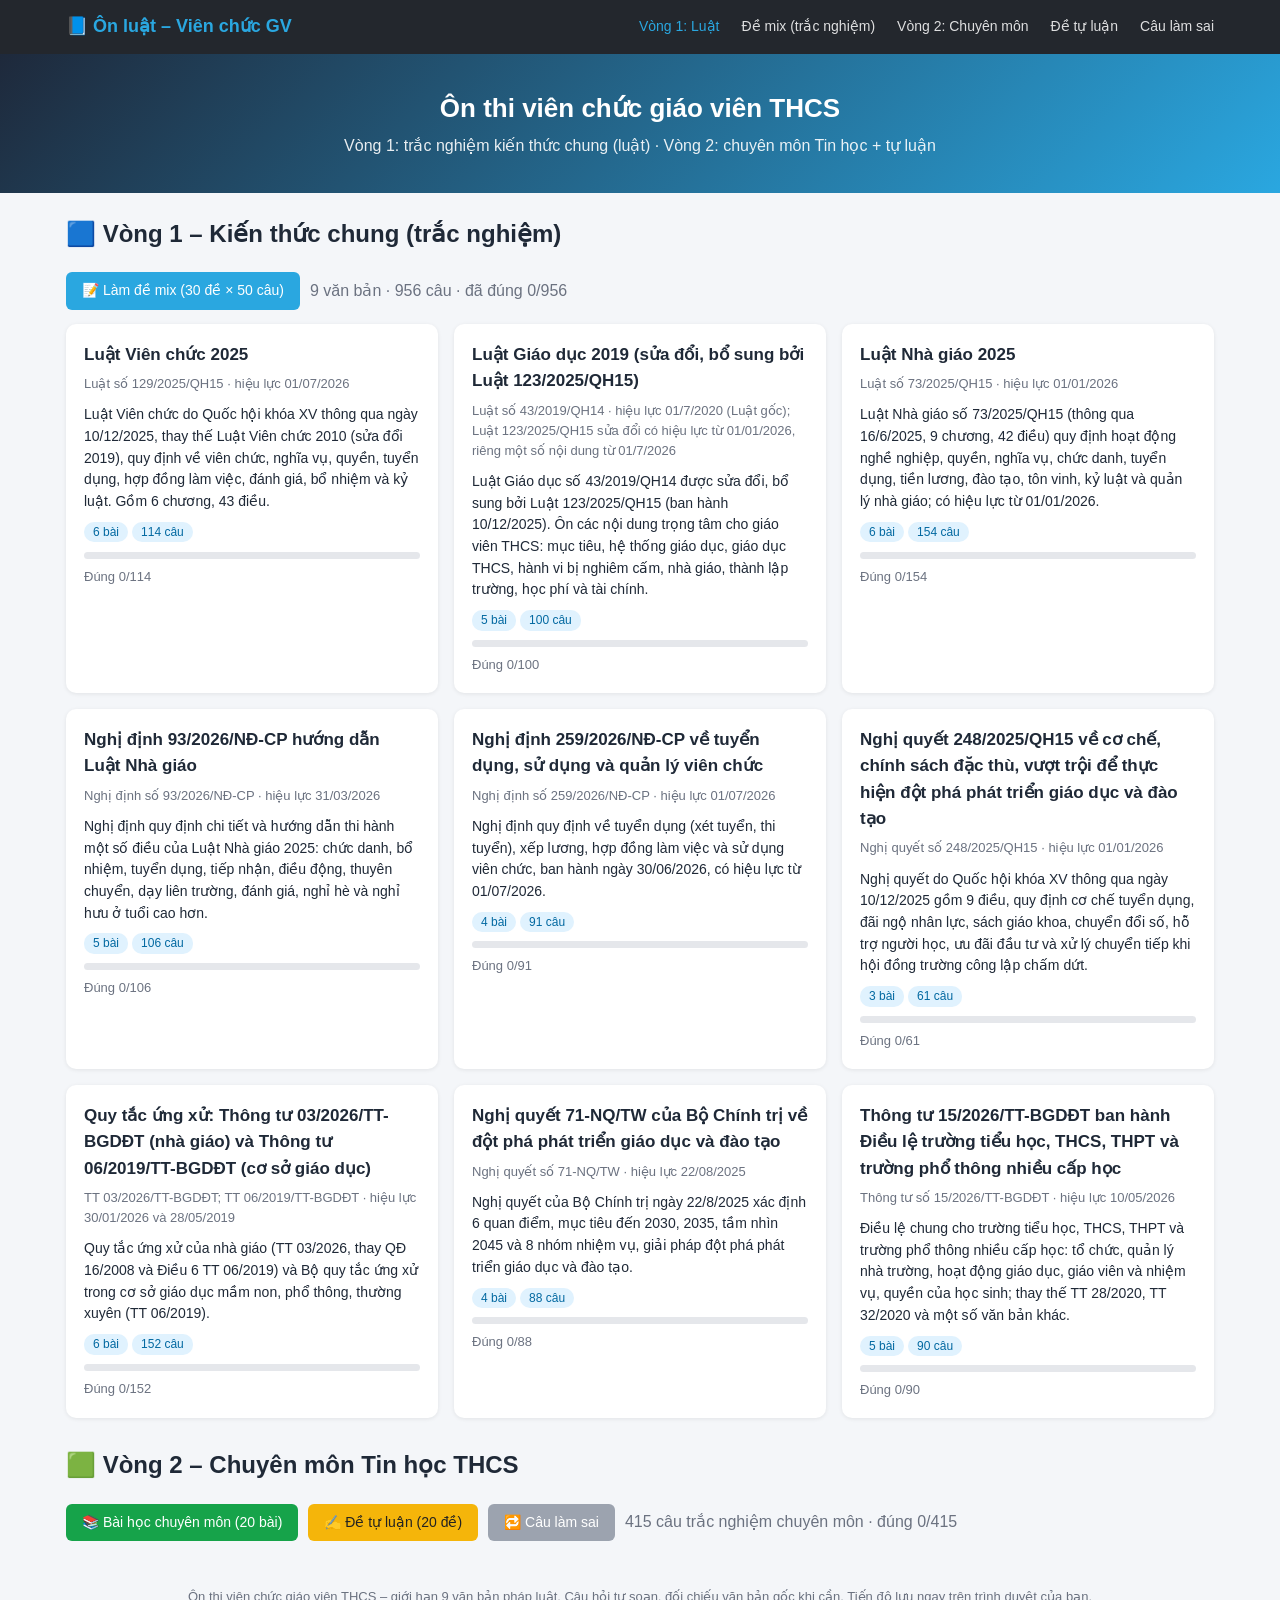
==== commit e5c9a4cf: "Thêm tab chuyên môn vòng 2, đề tự luận" ====
--- a/Ôn luật Quảng Bị (1 file).html
+++ b/Ôn luật Quảng Bị (1 file).html
@@ -87,18 +87,21 @@
 <body>
 <div class="nav"><div class="in">
   <a class="logo" href="#/">📘 Ôn luật – Viên chức GV</a>
-  <a class="l" href="#/" id="n-home">Bài học</a>
-  <a class="l" href="#/mix" id="n-mix">Đề mix</a>
+  <a class="l" href="#/" id="n-home">Vòng 1: Luật</a>
+  <a class="l" href="#/mix" id="n-mix">Đề mix (trắc nghiệm)</a>
+  <a class="l" href="#/cm" id="n-cm">Vòng 2: Chuyên môn</a>
+  <a class="l" href="#/tl" id="n-tl">Đề tự luận</a>
   <a class="l" href="#/wrong" id="n-wrong">Câu làm sai</a>
 </div></div>
 <div id="app"></div>
 <footer>Ôn thi viên chức giáo viên THCS – giới hạn 9 văn bản pháp luật. Câu hỏi tự soạn, đối chiếu văn bản gốc khi cần. Tiến độ lưu ngay trên trình duyệt của bạn.</footer>
 <script>window.LAWS=window.LAWS||[];window.LAWS.push({"id": "L1", "ten": "Luật Viên chức 2025", "so": "Luật số 129/2025/QH15", "hieuluc": "01/07/2026", "mota": "Luật Viên chức do Quốc hội khóa XV thông qua ngày 10/12/2025, thay thế Luật Viên chức 2010 (sửa đổi 2019), quy định về viên chức, nghĩa vụ, quyền, tuyển dụng, hợp đồng làm việc, đánh giá, bổ nhiệm và kỷ luật. Gồm 6 chương, 43 điều.", "baihoc": [{"id": "L1-1", "ten": "Tổng quan, khái niệm, nguyên tắc và hiệu lực của Luật", "tomtat": ["Luật Viên chức số **129/2025/QH15** do Quốc hội khóa **XV**, Kỳ họp thứ **10** thông qua ngày **10/12/2025**; có hiệu lực từ ngày **01/7/2026** (Điều 43 khoản 1).", "Luật Viên chức **58/2010/QH12** (sửa đổi bởi Luật 52/2019/QH14) **hết hiệu lực** từ ngày Luật mới có hiệu lực (Điều 43 khoản 2).", "Cấu trúc Luật: **6 chương, 43 điều**.", "**Viên chức** (Điều 1) là **công dân Việt Nam**, được **tuyển dụng theo vị trí việc làm**, làm việc tại **đơn vị sự nghiệp công lập** theo chế độ **hợp đồng làm việc**, hưởng lương từ **quỹ tiền lương của đơn vị sự nghiệp công lập** và từ các nguồn thu hợp pháp khác.", "Điều 2 – nguyên tắc trong **hoạt động nghề nghiệp** (5 khoản): gắn với lĩnh vực của đơn vị; tuân thủ Hiến pháp, pháp luật; đúng quy trình chuyên môn, đạo đức nghề nghiệp, quy tắc ứng xử, **chịu kiểm tra, giám sát của cơ quan có thẩm quyền và Nhân dân**; phục vụ Nhân dân; bảo đảm chất lượng, hiệu quả, tiến độ, không ngừng học tập.", "Điều 3 – nguyên tắc **quản lý viên chức** (5 khoản): sự lãnh đạo của Đảng, quản lý của Nhà nước; quản lý theo **vị trí việc làm** và căn cứ **hợp đồng làm việc**; **phân cấp, phân quyền, tự chủ toàn diện** của đơn vị sự nghiệp gắn với trách nhiệm người đứng đầu; **bình đẳng giới**; ứng dụng khoa học công nghệ, chuyển đổi số; khuyến khích, bảo vệ đổi mới sáng tạo.", "Điều 4 – giải thích từ ngữ (**11 khoản**): **viên chức quản lý** là người được bổ nhiệm giữ chức vụ quản lý **có thời hạn** (khoản 2); còn giải thích vị trí việc làm, điều động, bổ nhiệm, biệt phái, từ chức, miễn nhiệm, tạm đình chỉ công tác.", "Điều 5 – **đơn vị sự nghiệp công lập**: do cơ quan có thẩm quyền thành lập, có **tư cách pháp nhân**, hoạt động **không vì mục tiêu lợi nhuận**, cung cấp **dịch vụ công**.", "Điều 6 – chính sách đội ngũ viên chức: được bồi dưỡng **thường xuyên, định kỳ** (khoản 2); chính sách **liên thông nhân lực công – tư** (khoản 3).", "Điều 43 khoản 3: **chậm nhất 01/7/2027** phải hoàn thành bố trí vào vị trí việc làm và xếp lương tương ứng đối với viên chức tuyển dụng trước 01/7/2026.", "Điều 43 khoản 4: người đang tập sự theo luật cũ, từ ngày Luật có hiệu lực được **xếp lương tương ứng với vị trí việc làm tuyển dụng**; Luật mới **không có điều quy định chế độ tập sự**.", "Điều 43 khoản 5: viên chức tuyển dụng **trước 01/7/2003** được coi như hợp đồng **không xác định thời hạn**; tuyển từ 01/7/2003 đến trước ngày Luật hiệu lực thì **tiếp tục thực hiện hợp đồng đã ký**."], "bay": ["⚠ **01/7/2026** (hiệu lực) ≠ **01/7/2027** (hạn chót hoàn thành bố trí vị trí việc làm, xếp lương) ≠ **01/7/2003** (mốc coi như hợp đồng không xác định thời hạn).", "⚠ Viên chức quản lý được bổ nhiệm giữ chức vụ **có thời hạn** – không phải không thời hạn.", "⚠ Lương từ **quỹ tiền lương của đơn vị sự nghiệp công lập** và nguồn thu hợp pháp khác – không phải \"ngân sách nhà nước trả trực tiếp\"; làm việc theo **hợp đồng làm việc** chứ không phải biên chế.", "⚠ Đơn vị sự nghiệp công lập **không vì mục tiêu lợi nhuận** (khác doanh nghiệp); \"có tư cách pháp nhân\" chứ không phải \"không có\".", "⚠ Luật mới **không còn điều quy định tập sự**: người đang tập sự được xếp lương theo vị trí việc làm, không tiếp tục tập sự."], "cauhoi": [{"t": "s", "q": "Luật Viên chức 2025 (Luật số 129/2025/QH15) có hiệu lực thi hành từ ngày nào?", "o": ["01/7/2026", "01/01/2026", "10/12/2025", "01/7/2027"], "a": [0], "e": "Điều 43 khoản 1: hiệu lực 01/7/2026. 10/12/2025 là ngày thông qua; 01/7/2027 là hạn chót hoàn thành bố trí vị trí việc làm, xếp lương.", "r": "Điều 43 khoản 1 Luật Viên chức 2025"}, {"t": "s", "q": "Viên chức làm việc tại đơn vị sự nghiệp công lập theo chế độ nào?", "o": ["Biên chế suốt đời", "Hợp đồng làm việc", "Bổ nhiệm vào ngạch", "Hợp đồng lao động theo Bộ luật Lao động"], "a": [1], "e": "Điều 1: viên chức làm việc theo chế độ hợp đồng làm việc. Hợp đồng lao động (Điều 21) chỉ ký với chuyên gia, nhà khoa học... hoặc vị trí việc làm hỗ trợ, không phải viên chức.", "r": "Điều 1 Luật Viên chức 2025"}, {"t": "s", "q": "Theo Điều 1 Luật Viên chức 2025, viên chức hưởng lương từ nguồn nào?", "o": ["Chỉ từ ngân sách nhà nước cấp trực tiếp cho cá nhân", "Chỉ từ nguồn thu sự nghiệp của đơn vị", "Quỹ tiền lương của cơ quan quản lý đơn vị sự nghiệp công lập", "Quỹ tiền lương của đơn vị sự nghiệp công lập và từ các nguồn thu hợp pháp khác"], "a": [3], "e": "Điều 1: quỹ tiền lương của đơn vị sự nghiệp công lập và từ các nguồn thu hợp pháp khác. Các phương án sai dùng \"chỉ\" hoặc đổi chủ thể thành cơ quan quản lý.", "r": "Điều 1 Luật Viên chức 2025"}, {"t": "s", "q": "Luật Viên chức 2025 có cấu trúc gồm bao nhiêu chương, bao nhiêu điều?", "o": ["5 chương, 43 điều", "6 chương, 42 điều", "7 chương, 45 điều", "6 chương, 43 điều"], "a": [3], "e": "Luật gồm 6 chương và 43 điều. Các phương án sai đổi 1 con số.", "r": "Cấu trúc Luật Viên chức 2025"}, {"t": "s", "q": "Phát biểu nào sau đây đúng về đơn vị sự nghiệp công lập theo Điều 5?", "o": ["Do cơ quan có thẩm quyền thành lập, có tư cách pháp nhân, hoạt động vì mục tiêu lợi nhuận, cung cấp dịch vụ công", "Do cơ quan có thẩm quyền thành lập, có tư cách pháp nhân, hoạt động không vì mục tiêu lợi nhuận, cung cấp dịch vụ công", "Do cơ quan có thẩm quyền thành lập, không có tư cách pháp nhân, hoạt động không vì mục tiêu lợi nhuận", "Do Chính phủ thành lập trong mọi trường hợp, có tư cách pháp nhân, cung cấp dịch vụ công"], "a": [1], "e": "Điều 5 khoản 1: có tư cách pháp nhân và hoạt động KHÔNG vì mục tiêu lợi nhuận; thẩm quyền thành lập thuộc cơ quan có thẩm quyền chứ không chỉ Chính phủ.", "r": "Điều 5 khoản 1 Luật Viên chức 2025"}, {"t": "s", "q": "Chậm nhất đến ngày nào phải hoàn thành việc bố trí vào vị trí việc làm và xếp lương tương ứng đối với viên chức tuyển dụng trước 01/7/2026?", "o": ["01/7/2027", "01/7/2026", "01/01/2027", "01/7/2028"], "a": [0], "e": "Điều 43 khoản 3: chậm nhất 01/7/2027. Bẫy: nhầm với ngày hiệu lực 01/7/2026.", "r": "Điều 43 khoản 3 Luật Viên chức 2025"}, {"t": "s", "q": "Theo Điều 4, viên chức quản lý là người như thế nào?", "o": ["Được bổ nhiệm giữ chức vụ quản lý không thời hạn", "Được bầu giữ chức vụ quản lý trong đơn vị sự nghiệp công lập", "Được bổ nhiệm giữ chức vụ quản lý có thời hạn", "Được điều động giữ chức vụ quản lý trong suốt thời gian công tác"], "a": [2], "e": "Điều 4 khoản 2: bổ nhiệm giữ chức vụ quản lý CÓ THỜI HẠN. Bẫy: \"không thời hạn\", \"bầu\", \"điều động\".", "r": "Điều 4 khoản 2 Luật Viên chức 2025"}, {"t": "s", "q": "Người đang tập sự theo quy định cũ, kể từ ngày Luật Viên chức 2025 có hiệu lực thì được giải quyết như thế nào?", "o": ["Tiếp tục tập sự cho đến hết thời gian tập sự đã ghi trong quyết định tuyển dụng", "Được xếp lương tương ứng với vị trí việc làm tuyển dụng", "Phải thi lại để được bổ nhiệm vào vị trí việc làm", "Chỉ được hưởng lương thử việc cho đến khi ký hợp đồng chính thức"], "a": [1], "e": "Điều 43 khoản 4: xếp lương tương ứng vị trí việc làm tuyển dụng; Luật mới không có điều về tập sự.", "r": "Điều 43 khoản 4 Luật Viên chức 2025"}, {"t": "s", "q": "Viên chức tuyển dụng trước ngày 01/7/2003 được coi như thế nào theo Luật Viên chức 2025?", "o": ["Đã ký hợp đồng làm việc xác định thời hạn", "Đã ký hợp đồng làm việc không xác định thời hạn", "Phải ký lại hợp đồng làm việc mới trước 01/7/2026", "Đã ký hợp đồng lao động theo Bộ luật Lao động"], "a": [1], "e": "Điều 43 khoản 5: trước 01/7/2003 coi như hợp đồng không xác định thời hạn; từ 01/7/2003 đến trước ngày Luật hiệu lực thì tiếp tục hợp đồng đã ký.", "r": "Điều 43 khoản 5 Luật Viên chức 2025"}, {"t": "s", "q": "Theo Điều 2 Luật Viên chức 2025, trong hoạt động nghề nghiệp viên chức chịu sự kiểm tra, giám sát của ai?", "o": ["Cơ quan có thẩm quyền và Nhân dân", "Chỉ người đứng đầu đơn vị sự nghiệp công lập", "Chỉ cơ quan quản lý đơn vị sự nghiệp công lập", "Hội đồng nhân dân cùng cấp"], "a": [0], "e": "Điều 2 khoản 3: chịu kiểm tra, giám sát của cơ quan có thẩm quyền VÀ Nhân dân. Bẫy: giới hạn bằng \"chỉ\".", "r": "Điều 2 khoản 3 Luật Viên chức 2025"}, {"t": "m", "q": "Nguyên tắc quản lý viên chức theo Điều 3 Luật Viên chức 2025 gồm (chọn tất cả đáp án đúng)", "o": ["Sự lãnh đạo của Đảng, quản lý của Nhà nước", "Tự chủ một phần của đơn vị sự nghiệp, không gắn với trách nhiệm người đứng đầu", "Phân cấp, phân quyền, tự chủ toàn diện của đơn vị sự nghiệp gắn với trách nhiệm người đứng đầu", "Bảo đảm bình đẳng giới", "Tuyển dụng, sử dụng, quản lý theo vị trí việc làm và căn cứ hợp đồng làm việc"], "a": [0, 2, 3, 4], "e": "Điều 3 nêu 5 nguyên tắc, trong đó tự chủ TOÀN DIỆN gắn với trách nhiệm người đứng đầu. Phương án sai đổi thành tự chủ một phần, bỏ trách nhiệm.", "r": "Điều 3 Luật Viên chức 2025"}, {"t": "m", "q": "Nguyên tắc trong hoạt động nghề nghiệp của viên chức theo Điều 2 gồm (chọn tất cả đáp án đúng)", "o": ["Chỉ chịu sự giám sát của người đứng đầu đơn vị", "Gắn với lĩnh vực hoạt động của đơn vị sự nghiệp công lập", "Chịu sự kiểm tra, giám sát của cơ quan có thẩm quyền và Nhân dân", "Tuân thủ Hiến pháp, pháp luật", "Bảo đảm chất lượng, hiệu quả, tiến độ và không ngừng học tập", "Ưu tiên chỉ tiêu doanh thu của đơn vị"], "a": [1, 2, 3, 4], "e": "Đúng: 4 phương án đầu (Điều 2 khoản 1, 2, 3, 5). Sai: \"chỉ chịu giám sát của người đứng đầu\" (thực tế còn cơ quan có thẩm quyền và Nhân dân), chỉ tiêu doanh thu không phải nguyên tắc.", "r": "Điều 2 Luật Viên chức 2025"}, {"t": "m", "q": "Những quy định chuyển tiếp nào sau đây đúng theo Điều 43 Luật Viên chức 2025? (chọn tất cả đáp án đúng)", "o": ["Viên chức tuyển dụng từ 01/7/2003 phải ký lại hợp đồng làm việc mới trước 01/7/2026", "Người đang tập sự được xếp lương tương ứng với vị trí việc làm tuyển dụng", "Chậm nhất 01/7/2028 phải hoàn thành bố trí vào vị trí việc làm và xếp lương", "Viên chức tuyển dụng từ 01/7/2003 đến trước ngày Luật hiệu lực tiếp tục thực hiện hợp đồng đã ký", "Viên chức tuyển dụng trước 01/7/2003 được coi như hợp đồng không xác định thời hạn"], "a": [1, 3, 4], "e": "Điều 43 khoản 3, 4, 5: mốc hoàn thành là 01/7/2027 (không phải 2028); người tuyển từ 01/7/2003 tiếp tục hợp đồng đã ký chứ không phải ký lại.", "r": "Điều 43 Luật Viên chức 2025"}, {"t": "m", "q": "Theo Điều 1 Luật Viên chức 2025, viên chức có các đặc điểm nào? (chọn tất cả đáp án đúng)", "o": ["Là công dân Việt Nam", "Được bổ nhiệm vào ngạch và hưởng lương từ ngân sách nhà nước cấp trực tiếp", "Làm việc tại đơn vị sự nghiệp công lập", "Làm việc theo chế độ hợp đồng làm việc", "Được tuyển dụng theo vị trí việc làm"], "a": [0, 2, 3, 4], "e": "Điều 1 định nghĩa viên chức theo vị trí việc làm, hợp đồng làm việc, lương từ quỹ tiền lương của đơn vị và nguồn thu hợp pháp. \"Bổ nhiệm vào ngạch\" là cách nói của chế độ cũ.", "r": "Điều 1 Luật Viên chức 2025"}, {"t": "f", "q": "Luật Viên chức 2025 do Quốc hội khóa ____ thông qua tại Kỳ họp thứ ____.", "a": [["xv", "15", "mười lăm"], ["10", "mười"]], "e": "Quốc hội khóa XV, Kỳ họp thứ 10 (ngày 10/12/2025).", "r": "Phần thông tin chung Luật Viên chức 2025", "o": [["xv", "10"], ["xiv", "10"], ["xv", "11"], ["xiii", "9"]], "k": 0}, {"t": "f", "q": "Luật Viên chức 2025 có hiệu lực thi hành từ ngày ____.", "a": [["01/7/2026", "1/7/2026", "01/07/2026", "ngày 01/7/2026"]], "e": "Điều 43 khoản 1: 01/7/2026.", "r": "Điều 43 khoản 1 Luật Viên chức 2025", "o": [["01/01/2026"], ["01/7/2027"], ["01/10/2026"], ["01/7/2026"]], "k": 3}, {"t": "f", "q": "Viên chức là công dân Việt Nam, được tuyển dụng theo ____, làm việc tại đơn vị ____ theo chế độ hợp đồng làm việc.", "a": [["vị trí việc làm"], ["sự nghiệp công lập"]], "e": "Điều 1: tuyển dụng theo vị trí việc làm; làm việc tại đơn vị sự nghiệp công lập.", "r": "Điều 1 Luật Viên chức 2025", "o": [["chức danh nghề nghiệp", "sự nghiệp công lập"], ["vị trí việc làm", "hành chính nhà nước"], ["vị trí việc làm", "sự nghiệp công lập"], ["ngạch công chức", "sự nghiệp ngoài công lập"]], "k": 2}, {"t": "f", "q": "Đơn vị sự nghiệp công lập hoạt động không vì mục tiêu ____ và cung cấp ____.", "a": [["lợi nhuận"], ["dịch vụ công"]], "e": "Điều 5 khoản 1: không vì mục tiêu lợi nhuận, cung cấp dịch vụ công.", "r": "Điều 5 khoản 1 Luật Viên chức 2025", "o": [["thu nhập", "dịch vụ công"], ["lợi nhuận", "dịch vụ công"], ["lợi nhuận", "dịch vụ thương mại"], ["tích lũy", "dịch vụ hành chính công"]], "k": 1}, {"t": "f", "q": "Chậm nhất ngày ____ phải hoàn thành việc bố trí vào ____ và xếp lương tương ứng đối với viên chức tuyển dụng trước ngày 01/7/2026.", "a": [["01/7/2027", "1/7/2027", "01/07/2027"], ["vị trí việc làm"]], "e": "Điều 43 khoản 3: chậm nhất 01/7/2027.", "r": "Điều 43 khoản 3 Luật Viên chức 2025", "o": [["01/7/2026", "vị trí việc làm"], ["01/7/2028", "chức danh nghề nghiệp"], ["01/7/2027", "chức danh nghề nghiệp"], ["01/7/2027", "vị trí việc làm"]], "k": 3}], "ynho": ["Luật Viên chức **129/2025/QH15**, thông qua **10/12/2025**, hiệu lực **01/7/2026**.", "Cấu trúc: **6 chương, 43 điều**.", "Viên chức làm theo **hợp đồng làm việc**, tuyển theo **vị trí việc làm**, ở **đơn vị sự nghiệp công lập**.", "Viên chức quản lý được bổ nhiệm **có thời hạn**.", "Hạn chót bố trí vị trí việc làm, xếp lương: **01/7/2027**; tuyển trước **01/7/2003** = hợp đồng **không xác định thời hạn**."], "bang": [{"tieu_de": "Các mốc thời gian cần phân biệt", "cot": ["Mốc", "Ý nghĩa"], "dong": [["10/12/2025", "Quốc hội thông qua Luật 129/2025/QH15"], ["01/7/2026", "Luật có hiệu lực (Điều 43 khoản 1)"], ["01/7/2027", "Chậm nhất hoàn thành bố trí vị trí việc làm, xếp lương (Điều 43 khoản 3)"], ["01/7/2003", "Tuyển trước mốc này = coi như hợp đồng không xác định thời hạn (Điều 43 khoản 5)"], ["01/7/2003 → trước 01/7/2026", "Tiếp tục thực hiện hợp đồng đã ký"]]}, {"tieu_de": "Điều 2 và Điều 3: hai loại nguyên tắc", "cot": ["Điều", "Nói về", "Điểm nhấn"], "dong": [["Điều 2", "Hoạt động nghề nghiệp (5 khoản)", "Chịu kiểm tra, giám sát của cơ quan có thẩm quyền và Nhân dân"], ["Điều 3", "Quản lý viên chức (5 khoản)", "Phân cấp, phân quyền, tự chủ toàn diện; bình đẳng giới"], ["Điều 4", "Giải thích từ ngữ (11 khoản)", "Viên chức quản lý = bổ nhiệm chức vụ quản lý có thời hạn"], ["Điều 5", "Đơn vị sự nghiệp công lập", "Có tư cách pháp nhân, không vì lợi nhuận, cung cấp dịch vụ công"]]}], "vidu": [{"tinh_huong": "Thầy Nam là giáo viên Tin học, được tuyển vào trường THCS công lập, ký hợp đồng làm việc và hưởng lương từ quỹ tiền lương của đơn vị sự nghiệp công lập cùng nguồn thu hợp pháp khác.", "ket_luan": "→ Đúng, thầy là viên chức theo Điều 1: công dân Việt Nam, tuyển theo vị trí việc làm, làm việc theo hợp đồng làm việc, lương từ quỹ tiền lương của đơn vị."}, {"tinh_huong": "Cô Lan được tuyển dụng vào trường từ năm 2001 (trước 01/7/2003). Cô thắc mắc hợp đồng của mình thuộc loại nào khi Luật mới có hiệu lực.", "ket_luan": "→ Được coi như hợp đồng không xác định thời hạn vì tuyển trước 01/7/2003 (Điều 43 khoản 5)."}, {"tinh_huong": "Cô Hoa tuyển năm 2015, hiện đang làm việc ở trường. Hiệu trưởng hỏi chậm nhất khi nào phải xong việc bố trí vào vị trí việc làm và xếp lương.", "ket_luan": "→ Chậm nhất 01/7/2027 đối với viên chức tuyển dụng trước 01/7/2026 (Điều 43 khoản 3)."}, {"tinh_huong": "Em Mai đang tập sự theo luật cũ thì Luật Viên chức 2025 có hiệu lực. Em hỏi có phải tiếp tục tập sự không.", "ket_luan": "→ Không tiếp tục: từ ngày Luật có hiệu lực, em được xếp lương tương ứng với vị trí việc làm tuyển dụng; Luật mới không có điều quy định chế độ tập sự (Điều 43 khoản 4)."}, {"tinh_huong": "Thầy Phó hiệu trưởng được bổ nhiệm giữ chức vụ quản lý. Có người nói thầy giữ chức vụ này vô thời hạn.", "ket_luan": "→ Sai: viên chức quản lý được bổ nhiệm giữ chức vụ quản lý có thời hạn (Điều 4 khoản 2)."}], "nho": ["Mốc ngày: **26 – 27 – 03**: 01/7/**2026** (hiệu lực), 01/7/**2027** (hạn chót xếp lương), 01/7/**2003** (hợp đồng không xác định thời hạn). Hiệu lực và hạn chót cách nhau đúng 1 năm.", "Viên chức = **4 chữ H–V–L–C**: Hợp đồng làm việc – Vị trí việc làm – Lương từ quỹ đơn vị – Công lập.", "Đơn vị sự nghiệp công lập = **P-K-D**: Pháp nhân – Không vì lợi nhuận – Dịch vụ công.", "Luật cũ 58/2010 (sửa 52/2019) hết hiệu lực; Luật mới **không còn tập sự**."]}, {"id": "L1-2", "ten": "Nghĩa vụ của viên chức và những việc viên chức không được làm", "tomtat": ["Điều 7 – **nghĩa vụ chung** (5 khoản): trung thành với Đảng, Nhà nước, bảo vệ danh dự Tổ quốc; đạo đức trong sáng, mẫu mực; chấp hành đường lối, chính sách, pháp luật; **bảo vệ bí mật nhà nước, giữ gìn tài sản công**; tu dưỡng đạo đức nghề nghiệp, thực hiện quy tắc ứng xử.", "Điều 8 – **nghĩa vụ trong hoạt động nghề nghiệp** (**6 khoản**).", "Điều 8 khoản 1: thực hiện đúng, đầy đủ và **chịu trách nhiệm** về kết quả nhiệm vụ được giao; chủ động nâng cao năng lực; ứng dụng khoa học công nghệ, chuyển đổi số.", "Điều 8 khoản 2: có ý thức tổ chức kỷ luật; chấp hành nội quy, quy chế đơn vị; **báo cáo người có thẩm quyền** khi phát hiện vi phạm pháp luật trong đơn vị.", "Điều 8 khoản 4 – khi phục vụ Nhân dân: thái độ **lịch sự, tôn trọng**; tinh thần **hợp tác, tác phong khiêm tốn**; **không hách dịch, cửa quyền, gây khó khăn, phiền hà**; chấp hành quy định đạo đức nghề nghiệp.", "Điều 8 khoản 5: **chỉ** được ký hợp đồng làm việc với **01** đơn vị sự nghiệp công lập và chịu sự quản lý của đơn vị đó.", "Điều 9 – viên chức quản lý thực hiện Điều 7, Điều 8 và thêm **8 nghĩa vụ bổ sung** (lãnh đạo, kiểm tra đôn đốc, chịu trách nhiệm khi để xảy ra quan liêu, tham nhũng, tiêu cực, lãng phí; xử lý kịp thời viên chức vi phạm...).", "Điều 10 – những việc viên chức **không được làm** gồm **7 khoản**.", "Điều 10 khoản 1: trốn tránh, thoái thác, đùn đẩy chức trách; gây bè phái, mất đoàn kết; **tự ý nghỉ việc, bỏ việc**; **tham gia đình công**; đăng tải, phát tán, phát ngôn **thông tin sai lệch** làm ảnh hưởng hình ảnh, uy tín của **đất nước, địa phương, đơn vị** nơi công tác.", "Điều 10 khoản 2: lợi dụng hoạt động nghề nghiệp để tuyên truyền chống lại chủ trương, đường lối, chính sách của **Đảng**, pháp luật của **Nhà nước** **hoặc** gây phương hại đến thuần phong mỹ tục, đời sống văn hóa tinh thần của Nhân dân và xã hội.", "Điều 10 khoản 3: tham ô, tham nhũng, lãng phí, tiêu cực, trục lợi, nhũng nhiễu...; khoản 4: sử dụng **tài sản công, tài sản của Nhân dân** trái pháp luật.", "Điều 10 khoản 5: **phân biệt đối xử** về dân tộc, giới tính, **độ tuổi, khuyết tật**, tôn giáo, tín ngưỡng, thành phần xã hội dưới mọi hình thức; khoản 6: xúc phạm danh dự, nhân phẩm, uy tín của người khác khi thực hiện hoạt động nghề nghiệp.", "Điều 10 khoản 7: những việc không được làm theo pháp luật về phòng, chống tham nhũng; tiết kiệm, chống lãng phí; doanh nghiệp; bảo vệ bí mật nhà nước và theo quy định khác."], "bay": ["⚠ Số khoản: Điều 7 = **5**, Điều 8 = **6**, Điều 10 = **7**; viên chức quản lý thêm **8** nghĩa vụ bổ sung.", "⚠ \"**chỉ** được ký hợp đồng làm việc với **01** đơn vị\" ≠ \"được ký với nhiều đơn vị\".", "⚠ **báo cáo** người có thẩm quyền khi phát hiện vi phạm (nghĩa vụ) ≠ **từ chối** thực hiện công việc trái pháp luật (quyền, Điều 11).", "⚠ Điều 10 khoản 5 bổ sung phân biệt đối xử về **độ tuổi, khuyết tật**; khoản 1 bổ sung **tự ý bỏ việc, đình công, phát ngôn thông tin sai lệch**.", "⚠ Khoản 2 Điều 10 dùng \"**hoặc**\": chống Đảng/pháp luật HOẶC gây phương hại thuần phong mỹ tục – chỉ cần một trong hai; khoản 4 là tài sản công **và** tài sản của Nhân dân."], "cauhoi": [{"t": "s", "q": "Theo Điều 8 Luật Viên chức 2025, viên chức chỉ được ký hợp đồng làm việc với tối đa bao nhiêu đơn vị sự nghiệp công lập?", "o": ["02 đơn vị", "03 đơn vị", "01 đơn vị", "Không giới hạn nếu làm ngoài giờ"], "a": [2], "e": "Điều 8 khoản 5: chỉ được ký hợp đồng làm việc với 01 đơn vị sự nghiệp công lập và chịu sự quản lý của đơn vị đó.", "r": "Điều 8 khoản 5 Luật Viên chức 2025"}, {"t": "s", "q": "Nghĩa vụ nào sau đây đúng với quy định tại Điều 8 khoản 4 khi viên chức phục vụ Nhân dân?", "o": ["Có tác phong nghiêm nghị, đề cao uy quyền của cơ quan", "Ưu tiên giải quyết trước cho người quen biết", "Chỉ phục vụ khi có yêu cầu bằng văn bản", "Có tinh thần hợp tác, tác phong khiêm tốn"], "a": [3], "e": "Điều 8 khoản 4: hợp tác, khiêm tốn; không hách dịch, cửa quyền. Các phương án sai trái tinh thần phục vụ Nhân dân.", "r": "Điều 8 khoản 4 Luật Viên chức 2025"}, {"t": "s", "q": "Điều 10 Luật Viên chức 2025 quy định những việc viên chức không được làm gồm bao nhiêu khoản?", "o": ["7 khoản", "5 khoản", "6 khoản", "8 khoản"], "a": [0], "e": "Điều 10 có 7 khoản (Điều 7: 5 khoản; Điều 8: 6 khoản).", "r": "Điều 10 Luật Viên chức 2025"}, {"t": "s", "q": "Hành vi nào sau đây là việc viên chức KHÔNG được làm theo Điều 10?", "o": ["Xin nghỉ việc riêng theo quy định của pháp luật lao động", "Báo cáo người có thẩm quyền khi phát hiện vi phạm pháp luật trong đơn vị", "Tự ý nghỉ việc, bỏ việc", "Từ chối thực hiện công việc mà mình cho là trái pháp luật"], "a": [2], "e": "Điều 10 khoản 1 cấm tự ý nghỉ việc, bỏ việc. Các phương án còn lại là quyền (Điều 11 khoản 6, Điều 14) hoặc nghĩa vụ (Điều 8 khoản 2), không bị cấm.", "r": "Điều 10 khoản 1 Luật Viên chức 2025"}, {"t": "s", "q": "Căn cứ nào sau đây KHÔNG nằm trong các căn cứ phân biệt đối xử bị cấm tại Điều 10 khoản 5?", "o": ["Trình độ chuyên môn", "Độ tuổi", "Khuyết tật", "Thành phần xã hội"], "a": [0], "e": "Khoản 5 cấm phân biệt đối xử về dân tộc, giới tính, độ tuổi, khuyết tật, tôn giáo, tín ngưỡng, thành phần xã hội. Bẫy: độ tuổi và khuyết tật là các căn cứ mới được bổ sung.", "r": "Điều 10 khoản 5 Luật Viên chức 2025"}, {"t": "s", "q": "Phát biểu nào đúng về Điều 10 khoản 2?", "o": ["Viên chức chỉ bị cấm tuyên truyền chống lại pháp luật của Nhà nước, không bị cấm đối với chủ trương, đường lối của Đảng", "Viên chức không được lợi dụng hoạt động nghề nghiệp để tuyên truyền chống lại chủ trương, đường lối, chính sách của Đảng, pháp luật của Nhà nước hoặc gây phương hại đến thuần phong mỹ tục, đời sống văn hóa tinh thần của Nhân dân và xã hội", "Viên chức chỉ bị cấm khi hành vi đồng thời chống lại Đảng, Nhà nước và gây phương hại thuần phong mỹ tục", "Viên chức bị cấm lợi dụng hoạt động nghề nghiệp, trừ khi thực hiện ngoài giờ làm việc"], "a": [1], "e": "Khoản 2 cấm cả chống chủ trương, đường lối, chính sách của Đảng và pháp luật của Nhà nước, và liên kết bằng \"hoặc\" chứ không cần đồng thời. Không có ngoại lệ ngoài giờ.", "r": "Điều 10 khoản 2 Luật Viên chức 2025"}, {"t": "s", "q": "Hành vi \"sử dụng tài sản công, tài sản của Nhân dân trái pháp luật\" được quy định tại khoản nào của Điều 10 là đúng nhất, và đối tượng tài sản là gì?", "o": ["Khoản 4 – tài sản công, tài sản của Nhân dân", "Khoản 4 – tài sản công, tài sản của đơn vị sự nghiệp", "Khoản 3 – tài sản công, tài sản của cơ quan quản lý", "Khoản 6 – tài sản của Nhà nước và của người đứng đầu"], "a": [0], "e": "Điều 10 khoản 4: sử dụng tài sản công, tài sản của Nhân dân trái pháp luật. Bẫy: đổi \"Nhân dân\" thành \"đơn vị\", đổi số khoản.", "r": "Điều 10 khoản 4 Luật Viên chức 2025"}, {"t": "s", "q": "Ngoài nghĩa vụ chung (Điều 7) và nghĩa vụ trong hoạt động nghề nghiệp (Điều 8), viên chức quản lý còn phải thực hiện thêm bao nhiêu nghĩa vụ bổ sung theo Điều 9?", "o": ["5 nghĩa vụ", "6 nghĩa vụ", "8 nghĩa vụ", "10 nghĩa vụ"], "a": [2], "e": "Điều 9: thực hiện Điều 7, Điều 8 và 8 nghĩa vụ bổ sung.", "r": "Điều 9 Luật Viên chức 2025"}, {"t": "s", "q": "Khi phát hiện vi phạm pháp luật trong đơn vị, viên chức có nghĩa vụ gì theo Điều 8 khoản 2?", "o": ["Tự xử lý, không cần báo cáo", "Chỉ báo cáo khi được yêu cầu", "Góp ý trực tiếp với người vi phạm và không báo cáo", "Báo cáo người có thẩm quyền"], "a": [3], "e": "Điều 8 khoản 2: báo cáo người có thẩm quyền khi phát hiện vi phạm pháp luật trong đơn vị – là nghĩa vụ.", "r": "Điều 8 khoản 2 Luật Viên chức 2025"}, {"t": "s", "q": "Hành vi \"đăng tải, phát tán, phát ngôn thông tin sai lệch\" bị cấm tại Điều 10 khoản 1 khi làm ảnh hưởng đến hình ảnh, uy tín của đối tượng nào?", "o": ["Đất nước, cơ quan quản lý cấp trên", "Đất nước, địa phương, đơn vị nơi công tác", "Địa phương, đồng nghiệp nơi công tác", "Cá nhân người đứng đầu đơn vị"], "a": [1], "e": "Điều 10 khoản 1: ảnh hưởng hình ảnh, uy tín của đất nước, địa phương, đơn vị nơi công tác.", "r": "Điều 10 khoản 1 Luật Viên chức 2025"}, {"t": "m", "q": "Khi phục vụ Nhân dân, viên chức phải thực hiện các quy định nào theo Điều 8 khoản 4? (chọn tất cả đáp án đúng)", "o": ["Ưu tiên giải quyết trước cho người quen", "Thái độ lịch sự, tôn trọng", "Tinh thần hợp tác, tác phong khiêm tốn", "Không hách dịch, cửa quyền, gây khó khăn, phiền hà", "Chấp hành quy định đạo đức nghề nghiệp"], "a": [1, 2, 3, 4], "e": "Điều 8 khoản 4 có 4 yêu cầu (a–d). Phương án cuối trái tinh thần công bằng, không phải quy định.", "r": "Điều 8 khoản 4 Luật Viên chức 2025"}, {"t": "m", "q": "Hành vi nào sau đây viên chức KHÔNG được làm theo Điều 10 khoản 1? (chọn tất cả đáp án đúng)", "o": ["Từ chối thực hiện công việc mà mình cho là trái pháp luật", "Tự ý nghỉ việc, bỏ việc", "Báo cáo người có thẩm quyền khi phát hiện vi phạm trong đơn vị", "Trốn tránh, thoái thác, đùn đẩy thực hiện chức trách, nhiệm vụ", "Tham gia đình công"], "a": [1, 3, 4], "e": "Hai phương án sai là quyền (Điều 11 khoản 6) và nghĩa vụ (Điều 8 khoản 2), không bị cấm.", "r": "Điều 10 khoản 1 Luật Viên chức 2025"}, {"t": "m", "q": "Nghĩa vụ trong hoạt động nghề nghiệp theo Điều 8 gồm (chọn tất cả đáp án đúng)", "o": ["Được ký đồng thời hợp đồng làm việc với nhiều đơn vị sự nghiệp công lập nếu làm ngoài giờ", "Chủ động nâng cao năng lực, ứng dụng khoa học công nghệ, chuyển đổi số", "Chấp hành nội quy, quy chế của đơn vị", "Chỉ ký hợp đồng làm việc với 01 đơn vị sự nghiệp công lập", "Chủ động, sáng tạo, phối hợp đồng nghiệp, giữ đoàn kết trong đơn vị"], "a": [1, 2, 3, 4], "e": "Điều 8 khoản 1, 2, 3, 5. Phương án sai trái Điều 8 khoản 5 (chỉ 01 đơn vị).", "r": "Điều 8 Luật Viên chức 2025"}, {"t": "m", "q": "Nghĩa vụ chung của viên chức theo Điều 7 gồm (chọn tất cả đáp án đúng)", "o": ["Trung thành với Đảng, Nhà nước, bảo vệ danh dự Tổ quốc", "Có đạo đức trong sáng, mẫu mực", "Bảo vệ bí mật nhà nước, giữ gìn tài sản công", "Tu dưỡng đạo đức nghề nghiệp, thực hiện quy tắc ứng xử", "Ưu tiên lợi ích của đơn vị khi lợi ích đó trái quy định pháp luật"], "a": [0, 1, 2, 3], "e": "Điều 7 có 5 khoản; phương án cuối trái khoản 3 (chấp hành đường lối, chính sách, pháp luật).", "r": "Điều 7 Luật Viên chức 2025"}, {"t": "f", "q": "Viên chức chỉ được ký hợp đồng làm việc với ____ đơn vị sự nghiệp công lập.", "a": [["01", "1", "một"]], "e": "Điều 8 khoản 5.", "r": "Điều 8 khoản 5 Luật Viên chức 2025", "o": [["01"], ["02"], ["03"], ["04"]], "k": 0}, {"t": "f", "q": "Viên chức không được tự ý ____ việc, bỏ việc và không được tham gia ____.", "a": [["nghỉ"], ["đình công"]], "e": "Điều 10 khoản 1 – điểm mới của Luật 2025.", "r": "Điều 10 khoản 1 Luật Viên chức 2025", "o": [["nghỉ", "biểu tình"], ["nghỉ", "đình công"], ["thôi", "đình công"], ["thôi", "khiếu nại tập thể"]], "k": 1}, {"t": "f", "q": "Khi phục vụ Nhân dân, viên chức không hách dịch, ____, gây khó khăn, phiền hà.", "a": [["cửa quyền"]], "e": "Điều 8 khoản 4 điểm c.", "r": "Điều 8 khoản 4 Luật Viên chức 2025", "o": [["quan liêu"], ["lãng phí"], ["cửa quyền"], ["vô cảm"]], "k": 2}, {"t": "f", "q": "Điều 10 quy định những việc viên chức không được làm gồm ____ khoản; Điều 8 quy định nghĩa vụ trong hoạt động nghề nghiệp gồm ____ khoản.", "a": [["7", "bảy"], ["6", "sáu"]], "e": "Điều 10: 7 khoản; Điều 8: 6 khoản (Điều 7: 5 khoản).", "r": "Điều 8, Điều 10 Luật Viên chức 2025", "o": [["6", "7"], ["7", "5"], ["7", "6"], ["5", "6"]], "k": 2}, {"t": "f", "q": "Viên chức không được phân biệt đối xử về dân tộc, giới tính, ____, khuyết tật, tôn giáo, tín ngưỡng, thành phần xã hội dưới mọi hình thức khi thực hiện nhiệm vụ.", "a": [["độ tuổi"]], "e": "Điều 10 khoản 5.", "r": "Điều 10 khoản 5 Luật Viên chức 2025", "o": [["độ tuổi"], ["xuất thân"], ["nơi cư trú"], ["ngoại hình"]], "k": 0}], "ynho": ["Số khoản: Điều 7 = **5**, Điều 8 = **6**, Điều 10 = **7**.", "Viên chức quản lý thêm **8** nghĩa vụ bổ sung (Điều 9).", "**Chỉ** được ký hợp đồng làm việc với **01** đơn vị sự nghiệp công lập.", "Phát hiện vi phạm trong đơn vị: **báo cáo** người có thẩm quyền.", "Không được: **tự ý bỏ việc, đình công**, tung thông tin sai lệch, **phân biệt đối xử** (kể cả độ tuổi, khuyết tật)."], "bang": [{"tieu_de": "Nghĩa vụ và việc không được làm", "cot": ["Điều", "Nội dung", "Số khoản"], "dong": [["Điều 7", "Nghĩa vụ chung (trung thành, đạo đức, bảo vệ bí mật nhà nước, giữ gìn tài sản công)", "5"], ["Điều 8", "Nghĩa vụ trong hoạt động nghề nghiệp", "6"], ["Điều 9", "Viên chức quản lý: Điều 7, 8 và thêm nghĩa vụ bổ sung", "8 nghĩa vụ bổ sung"], ["Điều 10", "Những việc không được làm", "7"]]}, {"tieu_de": "Điều 10: việc không được làm theo từng khoản", "cot": ["Khoản", "Nội dung chính"], "dong": [["1", "Trốn tránh, đùn đẩy; gây bè phái; tự ý bỏ việc; đình công; phát tán thông tin sai lệch"], ["2", "Lợi dụng nghề nghiệp chống Đảng, pháp luật HOẶC gây phương hại thuần phong mỹ tục"], ["3", "Tham ô, tham nhũng, lãng phí, tiêu cực, trục lợi, nhũng nhiễu"], ["4", "Dùng tài sản công, tài sản của Nhân dân trái pháp luật"], ["5", "Phân biệt đối xử: dân tộc, giới tính, độ tuổi, khuyết tật, tôn giáo..."], ["6", "Xúc phạm danh dự, nhân phẩm, uy tín người khác"], ["7", "Các việc khác theo luật phòng chống tham nhũng, doanh nghiệp, bí mật nhà nước..."]]}], "vidu": [{"tinh_huong": "Cô Thu, giáo viên một trường THCS công lập, cùng lúc ký hợp đồng làm việc với trường mình và với một trung tâm giáo dục công lập khác.", "ket_luan": "→ Vi phạm: viên chức chỉ được ký hợp đồng làm việc với 01 đơn vị sự nghiệp công lập (Điều 8 khoản 5)."}, {"tinh_huong": "Thầy Bình phát hiện một đồng nghiệp trong trường làm sai quy định pháp luật nên đã báo cáo với hiệu trưởng.", "ket_luan": "→ Đúng nghĩa vụ: phát hiện vi phạm pháp luật trong đơn vị thì báo cáo người có thẩm quyền (Điều 8 khoản 2)."}, {"tinh_huong": "Cô Hạnh nghỉ dạy không báo cáo vì rủ đồng nghiệp tham gia đình công để phản đối nhà trường.", "ket_luan": "→ Vi phạm: tự ý nghỉ việc, bỏ việc và tham gia đình công là việc không được làm (Điều 10 khoản 1)."}, {"tinh_huong": "Thầy Tuấn đăng lên mạng thông tin sai lệch về trường, làm ảnh hưởng uy tín đơn vị nơi công tác.", "ket_luan": "→ Vi phạm: đăng tải, phát tán thông tin sai lệch làm ảnh hưởng uy tín của đất nước, địa phương, đơn vị nơi công tác (Điều 10 khoản 1)."}, {"tinh_huong": "Cô Vy từ chối nhận hồ sơ của một phụ huynh lớn tuổi vì cho rằng bà có tuổi nên nói chuyện chậm, lại có thái độ cửa quyền, hách dịch.", "ket_luan": "→ Vi phạm: phân biệt đối xử về độ tuổi (Điều 10 khoản 5) và trái thái độ khi phục vụ Nhân dân, không hách dịch, cửa quyền (Điều 8 khoản 4)."}], "nho": ["**5 – 6 – 7**: Điều 7 có 5 khoản, Điều 8 có 6, Điều 10 có 7 (tăng dần theo thứ tự điều).", "**Chỉ 01** = một chủ: viên chức chỉ có một hợp đồng làm việc với một đơn vị sự nghiệp công lập.", "Báo cáo là **nghĩa vụ** (Điều 8), còn từ chối việc trái luật là **quyền** (Điều 11).", "Điều 10 khoản 1 nhớ cụm **\"Bỏ – Đình – Sai\"**: bỏ việc, đình công, thông tin sai lệch."]}, {"id": "L1-3", "ten": "Quyền của viên chức và vị trí việc làm", "tomtat": ["Điều 11 – quyền về hoạt động nghề nghiệp: được pháp luật bảo vệ, đối xử bình đẳng (khoản 1); được đào tạo, bồi dưỡng (khoản 2); **từ chối thực hiện công việc nếu cho rằng trái pháp luật** (khoản 6); **đơn phương chấm dứt hợp đồng làm việc** theo pháp luật (khoản 7).", "Điều 12 – quyền về tiền lương, thưởng: hưởng lương, thưởng theo **kết quả, hiệu quả công việc** theo vị trí việc làm (khoản 1); tiền làm thêm giờ, lương ban đêm, công tác phí (khoản 2); ưu đãi vùng khó khăn, nghề nặng nhọc, độc hại (khoản 3).", "Điều 13 khoản 1: được ký hợp đồng lao động/dịch vụ với nơi khác nếu **pháp luật không cấm**, **không xung đột lợi ích**, **không trái hợp đồng làm việc** (nếu chưa thỏa thuận thì phải được **người đứng đầu đơn vị đồng ý bằng văn bản**).", "Điều 13 khoản 2: được **hành nghề cá nhân** nếu pháp luật không cấm.", "Điều 13 khoản 3: được **góp vốn, tham gia quản lý, điều hành** doanh nghiệp, hợp tác xã, bệnh viện, cơ sở giáo dục, tổ chức khoa học **ngoài công lập**, **trừ** trường hợp pháp luật phòng, chống tham nhũng, doanh nghiệp hoặc ngành, lĩnh vực khác có quy định khác.", "Điều 14 khoản 1 – nghỉ ngơi: nghỉ hằng năm, nghỉ lễ, tết, nghỉ việc riêng theo pháp luật lao động; **không nghỉ hết** thì được **thanh toán tiền**.", "Điều 23 khoản 3 – phân loại vị trí việc làm: (a) **quản lý**; (b) **chuyên môn, nghiệp vụ**; (c) **hỗ trợ**.", "Điều 23 khoản 2 – nội dung vị trí việc làm gồm: **tên gọi**, **bản mô tả công việc** và **khung năng lực**.", "Điều 24 khoản 1: viên chức được chuyển sang vị trí việc làm mới nếu **đủ tiêu chuẩn** (của vị trí mới) **và** đơn vị còn **nhu cầu**."], "bay": ["⚠ Loại vị trí việc làm: quản lý – chuyên môn, nghiệp vụ – **hỗ trợ** (không phải \"phục vụ\", \"lãnh đạo\").", "⚠ Nội dung vị trí việc làm: tên gọi, **bản mô tả công việc**, **khung năng lực** (không phải mức lương, hạng chức danh).", "⚠ Điều 13: hợp đồng với nơi khác chưa có thỏa thuận thì cần **người đứng đầu đơn vị** đồng ý **bằng văn bản**; góp vốn, quản lý doanh nghiệp là được, **trừ** trường hợp luật khác cấm.", "⚠ Lương, thưởng theo **kết quả, hiệu quả công việc theo vị trí việc làm** – không phải theo thâm niên, bằng cấp.", "⚠ Điều 24: chuyển vị trí cần **đủ tiêu chuẩn VÀ đơn vị còn nhu cầu** (cả hai điều kiện)."], "cauhoi": [{"t": "s", "q": "Theo Điều 23 khoản 3 Luật Viên chức 2025, vị trí việc làm được phân loại thành những loại nào?", "o": ["Lãnh đạo; chuyên môn, nghiệp vụ; phục vụ", "Quản lý; chuyên môn, nghiệp vụ; phục vụ", "Lãnh đạo; quản lý; chuyên môn, nghiệp vụ", "Quản lý; chuyên môn, nghiệp vụ; hỗ trợ"], "a": [3], "e": "Điều 23 khoản 3: quản lý; chuyên môn, nghiệp vụ; HỖ TRỢ. Bẫy: \"phục vụ\" thay cho \"hỗ trợ\", \"lãnh đạo\" thay cho \"quản lý\".", "r": "Điều 23 khoản 3 Luật Viên chức 2025"}, {"t": "s", "q": "Nội dung của vị trí việc làm theo Điều 23 khoản 2 gồm những gì?", "o": ["Tên gọi, bản mô tả công việc và mức lương", "Tên gọi, chức danh nghề nghiệp và hạng", "Bản mô tả công việc, khung năng lực và biên chế được giao", "Tên gọi, bản mô tả công việc và khung năng lực"], "a": [3], "e": "Điều 23 khoản 2: tên gọi, bản mô tả công việc, khung năng lực.", "r": "Điều 23 khoản 2 Luật Viên chức 2025"}, {"t": "s", "q": "Nếu hợp đồng làm việc chưa có thỏa thuận về việc ký hợp đồng lao động, hợp đồng dịch vụ với nơi khác thì viên chức phải làm gì để được ký?", "o": ["Chỉ cần thông báo bằng miệng cho người đứng đầu đơn vị", "Được cơ quan quản lý cấp trên đồng ý bằng văn bản", "Được người đứng đầu đơn vị đồng ý bằng văn bản", "Không cần xin ý kiến nếu pháp luật không cấm"], "a": [2], "e": "Điều 13 khoản 1: phải được người đứng đầu đơn vị đồng ý bằng văn bản. Bẫy: \"thông báo miệng\", đổi chủ thể thành cơ quan cấp trên.", "r": "Điều 13 khoản 1 Luật Viên chức 2025"}, {"t": "s", "q": "Viên chức không nghỉ hết số ngày nghỉ hằng năm thì được giải quyết như thế nào theo Điều 14 khoản 1?", "o": ["Bị trừ vào số ngày nghỉ của năm sau", "Bảo lưu sang năm sau và không được thanh toán tiền", "Được thanh toán tiền", "Bị coi là tự nguyện từ bỏ quyền nghỉ"], "a": [2], "e": "Điều 14 khoản 1: không nghỉ hết thì được thanh toán tiền.", "r": "Điều 14 khoản 1 Luật Viên chức 2025"}, {"t": "s", "q": "Quyền nào sau đây của viên chức được quy định tại Điều 11?", "o": ["Từ chối thực hiện công việc nếu cho rằng công việc đó trái pháp luật", "Từ chối mọi công việc nằm ngoài bản mô tả vị trí việc làm", "Từ chối thực hiện công việc khi chưa được tăng lương", "Từ chối chịu sự kiểm tra, giám sát của Nhân dân"], "a": [0], "e": "Điều 11 khoản 6. Các phương án sai không có trong Luật (và trái Điều 2 khoản 3).", "r": "Điều 11 khoản 6 Luật Viên chức 2025"}, {"t": "s", "q": "Phát biểu nào đúng về quyền hành nghề cá nhân của viên chức theo Điều 13 khoản 2?", "o": ["Được hành nghề cá nhân nếu pháp luật không cấm", "Không được hành nghề cá nhân trong mọi trường hợp", "Chỉ được hành nghề cá nhân sau khi nghỉ việc", "Được hành nghề cá nhân khi cơ quan quản lý cấp trên đồng ý"], "a": [0], "e": "Điều 13 khoản 2: được hành nghề cá nhân nếu không bị cấm.", "r": "Điều 13 khoản 2 Luật Viên chức 2025"}, {"t": "s", "q": "Phát biểu nào đúng về quyền góp vốn, tham gia quản lý, điều hành tại Điều 13 khoản 3?", "o": ["Tuyệt đối không được tham gia quản lý, điều hành bất kỳ doanh nghiệp nào", "Chỉ được góp vốn, không được tham gia quản lý, điều hành", "Được tham gia quản lý, điều hành cả các cơ sở công lập, không có ngoại lệ", "Được góp vốn, tham gia quản lý, điều hành doanh nghiệp, hợp tác xã, bệnh viện, cơ sở giáo dục, tổ chức khoa học ngoài công lập, trừ trường hợp luật khác có quy định"], "a": [3], "e": "Khoản 3 cho phép nhưng \"trừ\" trường hợp luật chống tham nhũng, doanh nghiệp, luật ngành quy định khác; đối tượng là cơ sở NGOÀI công lập.", "r": "Điều 13 khoản 3 Luật Viên chức 2025"}, {"t": "s", "q": "Theo Điều 24 khoản 1, viên chức được chuyển sang vị trí việc làm mới khi nào?", "o": ["Đủ tiêu chuẩn của vị trí mới và đơn vị còn nhu cầu", "Đủ tiêu chuẩn của vị trí mới hoặc đơn vị còn nhu cầu", "Chỉ cần đơn vị còn nhu cầu", "Chỉ cần viên chức có nguyện vọng"], "a": [0], "e": "Điều 24 khoản 1: cần cả hai điều kiện (\"và\"). Bẫy: đổi \"và\" thành \"hoặc\".", "r": "Điều 24 khoản 1 Luật Viên chức 2025"}, {"t": "s", "q": "Theo Điều 12 khoản 1, viên chức được hưởng lương, thưởng theo căn cứ nào?", "o": ["Thâm niên công tác và bằng cấp", "Kết quả, hiệu quả công việc theo vị trí việc làm", "Ngạch, bậc đã được bổ nhiệm", "Hạng chức danh nghề nghiệp"], "a": [1], "e": "Điều 12 khoản 1: lương, thưởng theo kết quả, hiệu quả công việc theo vị trí việc làm.", "r": "Điều 12 khoản 1 Luật Viên chức 2025"}, {"t": "s", "q": "Quyền hưởng tiền làm thêm giờ, lương làm việc ban đêm, công tác phí được quy định tại điều nào của Luật Viên chức 2025?", "o": ["Điều 12", "Điều 11", "Điều 13", "Điều 14"], "a": [0], "e": "Điều 12 khoản 2 (quyền về tiền lương, thưởng).", "r": "Điều 12 khoản 2 Luật Viên chức 2025"}, {"t": "m", "q": "Quyền về tiền lương, thưởng của viên chức theo Điều 12 gồm (chọn tất cả đáp án đúng)", "o": ["Hưởng ưu đãi khi làm việc ở vùng khó khăn hoặc nghề nặng nhọc, độc hại", "Tự quyết định mức thưởng của mình", "Hưởng tiền làm thêm giờ, lương làm việc ban đêm, công tác phí", "Hưởng lương theo thâm niên, không phụ thuộc kết quả công việc", "Hưởng lương, thưởng theo kết quả, hiệu quả công việc theo vị trí việc làm"], "a": [0, 2, 4], "e": "Điều 12 khoản 1, 2, 3. Hai phương án sai trái nguyên tắc theo kết quả, hiệu quả.", "r": "Điều 12 Luật Viên chức 2025"}, {"t": "m", "q": "Quyền nghỉ ngơi của viên chức theo Điều 14 gồm (chọn tất cả đáp án đúng)", "o": ["Được thanh toán tiền nếu không nghỉ hết ngày nghỉ hằng năm", "Nghỉ việc riêng theo pháp luật lao động", "Nghỉ không lương tùy ý, không cần xin phép", "Nghỉ hằng năm", "Nghỉ lễ, tết"], "a": [0, 1, 3, 4], "e": "Điều 14 khoản 1.", "r": "Điều 14 khoản 1 Luật Viên chức 2025"}, {"t": "m", "q": "Điều kiện để viên chức ký hợp đồng lao động, hợp đồng dịch vụ với nơi khác theo Điều 13 khoản 1 gồm (chọn tất cả đáp án đúng)", "o": ["Nơi ký hợp đồng phải là đơn vị sự nghiệp công lập", "Phải được cơ quan quản lý cấp trên đồng ý bằng văn bản trong mọi trường hợp", "Không xung đột lợi ích", "Không trái hợp đồng làm việc", "Pháp luật không cấm"], "a": [2, 3, 4], "e": "Khoản 1 có 3 điều kiện; nếu chưa thỏa thuận thì người đứng đầu ĐƠN VỊ đồng ý bằng văn bản (không phải cấp trên, không bắt buộc đơn vị công lập).", "r": "Điều 13 khoản 1 Luật Viên chức 2025"}, {"t": "m", "q": "Các loại vị trí việc làm theo Điều 23 khoản 3 gồm (chọn tất cả đáp án đúng)", "o": ["Vị trí việc làm phục vụ", "Vị trí việc làm lãnh đạo", "Vị trí việc làm hỗ trợ", "Vị trí việc làm chuyên môn, nghiệp vụ", "Vị trí việc làm quản lý"], "a": [2, 3, 4], "e": "Ba loại: quản lý, chuyên môn nghiệp vụ, hỗ trợ.", "r": "Điều 23 khoản 3 Luật Viên chức 2025"}, {"t": "f", "q": "Viên chức được hưởng lương, thưởng theo ____, hiệu quả công việc theo ____.", "a": [["kết quả"], ["vị trí việc làm"]], "e": "Điều 12 khoản 1.", "r": "Điều 12 khoản 1 Luật Viên chức 2025", "o": [["thâm niên", "vị trí việc làm"], ["kết quả", "vị trí việc làm"], ["kết quả", "chức danh nghề nghiệp"], ["thâm niên", "chức danh nghề nghiệp"]], "k": 1}, {"t": "f", "q": "Vị trí việc làm gồm các loại: quản lý; chuyên môn, nghiệp vụ; ____.", "a": [["hỗ trợ"]], "e": "Điều 23 khoản 3.", "r": "Điều 23 khoản 3 Luật Viên chức 2025", "o": [["phục vụ"], ["điều hành"], ["kỹ thuật"], ["hỗ trợ"]], "k": 3}, {"t": "f", "q": "Nội dung vị trí việc làm gồm tên gọi, bản mô tả công việc và khung ____.", "a": [["năng lực"]], "e": "Điều 23 khoản 2.", "r": "Điều 23 khoản 2 Luật Viên chức 2025", "o": [["chuyên môn"], ["tiêu chuẩn"], ["năng lực"], ["trình độ"]], "k": 2}, {"t": "f", "q": "Viên chức không nghỉ hết số ngày nghỉ hằng năm thì được ____ tiền cho những ngày chưa nghỉ.", "a": [["thanh toán"]], "e": "Điều 14 khoản 1.", "r": "Điều 14 khoản 1 Luật Viên chức 2025", "o": [["thanh toán"], ["hỗ trợ"], ["bồi thường"], ["bảo lưu"]], "k": 0}, {"t": "f", "q": "Viên chức được chuyển sang vị trí việc làm mới nếu đủ ____ và đơn vị còn ____.", "a": [["tiêu chuẩn"], ["nhu cầu"]], "e": "Điều 24 khoản 1.", "r": "Điều 24 khoản 1 Luật Viên chức 2025", "o": [["điều kiện", "nhu cầu"], ["tiêu chuẩn", "biên chế"], ["trình độ", "kinh phí"], ["tiêu chuẩn", "nhu cầu"]], "k": 3}], "ynho": ["Điều 11 khoản 6: được **từ chối** công việc nếu cho rằng **trái pháp luật**; khoản 7: được **đơn phương chấm dứt** hợp đồng.", "Lương, thưởng theo **kết quả, hiệu quả công việc** theo vị trí việc làm.", "Làm thêm hợp đồng nơi khác: pháp luật không cấm, **không xung đột lợi ích**, không trái hợp đồng; chưa thỏa thuận thì cần **người đứng đầu đồng ý bằng văn bản**.", "Vị trí việc làm có **3 loại**: quản lý, chuyên môn nghiệp vụ, **hỗ trợ**.", "Nội dung vị trí việc làm: **tên gọi, bản mô tả công việc, khung năng lực**."], "bang": [{"tieu_de": "Quyền của viên chức", "cot": ["Điều", "Quyền", "Lưu ý"], "dong": [["Điều 11", "Bảo vệ, bình đẳng; đào tạo bồi dưỡng; từ chối việc trái luật; đơn phương chấm dứt hợp đồng", "Khoản 6 và khoản 7"], ["Điều 12", "Lương, thưởng theo kết quả, hiệu quả; làm thêm giờ, ban đêm, công tác phí; ưu đãi nghề nặng nhọc, độc hại", "Theo vị trí việc làm"], ["Điều 13", "Ký hợp đồng nơi khác; hành nghề cá nhân; góp vốn, quản lý cơ sở ngoài công lập", "Trừ khi luật khác cấm"], ["Điều 14", "Nghỉ hằng năm, lễ, tết, việc riêng", "Không nghỉ hết thì được thanh toán tiền"]]}, {"tieu_de": "Vị trí việc làm", "cot": ["Nội dung", "Gồm"], "dong": [["Phân loại (Điều 23 khoản 3)", "Quản lý; chuyên môn, nghiệp vụ; hỗ trợ"], ["Nội dung (Điều 23 khoản 2)", "Tên gọi; bản mô tả công việc; khung năng lực"], ["Chuyển vị trí (Điều 24 khoản 1)", "Đủ tiêu chuẩn của vị trí mới VÀ đơn vị còn nhu cầu"]]}], "vidu": [{"tinh_huong": "Cô Mai được giao một việc mà cô cho là trái pháp luật, nên cô từ chối thực hiện.", "ket_luan": "→ Đúng quyền: viên chức được từ chối thực hiện công việc nếu cho rằng trái pháp luật (Điều 11 khoản 6)."}, {"tinh_huong": "Thầy Long dạy thêm theo hợp đồng dịch vụ ở trung tâm khác; hợp đồng làm việc với trường chưa có thỏa thuận về việc này. Thầy không xung đột lợi ích và pháp luật không cấm.", "ket_luan": "→ Được, nhưng phải được người đứng đầu đơn vị đồng ý bằng văn bản (Điều 13 khoản 1)."}, {"tinh_huong": "Cô Ngọc nghỉ phép năm không hết ngày, cuối năm hỏi quyền lợi của mình.", "ket_luan": "→ Được thanh toán tiền cho những ngày không nghỉ hết (Điều 14 khoản 1)."}, {"tinh_huong": "Thầy Khôi đang là nhân viên thiết bị (vị trí hỗ trợ), muốn chuyển sang vị trí giáo viên. Trường hiện chưa có nhu cầu thêm giáo viên.", "ket_luan": "→ Chưa được: chuyển vị trí cần vừa đủ tiêu chuẩn vừa phải có nhu cầu của đơn vị (Điều 24 khoản 1)."}, {"tinh_huong": "Cô Phương muốn góp vốn và tham gia điều hành một cơ sở giáo dục ngoài công lập, không có luật khác cấm.", "ket_luan": "→ Được: viên chức có quyền góp vốn, tham gia quản lý, điều hành cơ sở giáo dục ngoài công lập, trừ khi luật khác quy định khác (Điều 13 khoản 3)."}], "nho": ["Vị trí việc làm 3 loại = **Q – C – H**: Quản lý, Chuyên môn nghiệp vụ, **H**ỗ trợ.", "Nội dung vị trí việc làm = **T – M – K**: Tên gọi, Mô tả công việc, Khung năng lực.", "Điều 13 = **3 \"được\"**: ký hợp đồng nơi khác, hành nghề cá nhân, góp vốn quản lý cơ sở ngoài công lập (đều có điều kiện \"trừ\" hoặc \"không cấm\").", "Chuyển vị trí cần **2 điều kiện cùng lúc**: đủ tiêu chuẩn và đơn vị còn nhu cầu."]}, {"id": "L1-4", "ten": "Tuyển dụng viên chức, hợp đồng làm việc và chấm dứt hợp đồng", "tomtat": ["Điều 15 – căn cứ tuyển dụng: nhu cầu thực tế, vị trí việc làm, quỹ tiền lương và nguồn thu hợp pháp.", "Điều 16 – nguyên tắc tuyển dụng: công khai, minh bạch, khách quan, cạnh tranh, bình đẳng, đúng pháp luật (khoản 1); đúng nhu cầu thực tế (khoản 2); người được tuyển phải đáp ứng **ngay** yêu cầu vị trí việc làm (khoản 3); **ưu tiên** người có công, thân nhân người có công, dân tộc thiểu số, sĩ quan/quân nhân chuyên nghiệp phục viên, đối tượng chính sách (khoản 4).", "Điều 17 khoản 1 – phương thức tuyển dụng: a) **thi tuyển**; b) **xét tuyển** đối với từng nhóm đối tượng theo quy định của Chính phủ.", "Điều 17 khoản 2 – **tiếp nhận** (không qua thi, xét): chuyên gia, nhà khoa học, người có tài năng, năng khiếu đặc biệt, người có kinh nghiệm phù hợp; người đang ký hợp đồng làm công việc tại đơn vị sự nghiệp công lập; đối tượng khác theo pháp luật ngành.", "Điều 17 khoản 3: cán bộ, công chức, viên chức, người hưởng lương trong quân đội, công an, cơ yếu đáp ứng điều kiện và được cơ quan đồng ý **bằng văn bản** chuyển sang làm viên chức thì **không phải tuyển dụng**.", "Điều 18 – thẩm quyền tuyển dụng: cơ quan quản lý đơn vị sự nghiệp công lập theo **phân cấp, ủy quyền** (khoản 1); Chính phủ quy định thẩm quyền theo quy mô, lĩnh vực (khoản 2).", "Điều 19 khoản 1 – điều kiện đăng ký dự tuyển (8 điểm a–h): có **01 quốc tịch Việt Nam**; **đang cư trú tại Việt Nam**; **đủ 18 tuổi trở lên** (trừ ngành nghề đặc thù); có đăng ký dự tuyển; phẩm chất chính trị, đạo đức tốt, lý lịch rõ ràng; đủ sức khỏe; đáp ứng điều kiện vị trí việc làm; tiêu chuẩn khác theo pháp luật nghề nghiệp.", "Điều 19 khoản 3 – **không được đăng ký dự tuyển**: mất hoặc bị hạn chế năng lực hành vi dân sự, khó khăn trong nhận thức, làm chủ hành vi; **đang bị truy cứu trách nhiệm hình sự**; đang chấp hành hoặc đã chấp hành xong bản án hình sự **chưa được xóa án tích**; đang chấp hành biện pháp xử lý hành chính tại cơ sở cai nghiện bắt buộc, giáo dục bắt buộc; trường hợp khác theo pháp luật nghề nghiệp.", "Điều 20 – hợp đồng làm việc: thỏa thuận **bằng văn bản** giữa viên chức/người được tuyển với **người đứng đầu đơn vị sự nghiệp công lập** (khoản 1); gồm hợp đồng **xác định thời hạn** và **không xác định thời hạn** (khoản 3).", "Điều 21 – hợp đồng lao động, hợp đồng dịch vụ: ký với chuyên gia, nhà khoa học... (khoản 1 điểm a); ký để thực hiện công việc thuộc vị trí việc làm **hỗ trợ** (điểm b).", "Điều 22 khoản 2, 3 – viên chức có quyền đơn phương chấm dứt hợp đồng theo pháp luật lao động, dân sự; đơn vị sự nghiệp công lập **chỉ được** đơn phương chấm dứt trong các trường hợp tương ứng theo pháp luật lao động, dân sự và quy định khác.", "Điều 22 khoản 4 – hợp đồng làm việc còn chấm dứt khi: viên chức bị **kỷ luật buộc thôi việc**; bị xếp loại **không hoàn thành nhiệm vụ** vì lý do chuyên môn, nghiệp vụ hoặc không đáp ứng yêu cầu vị trí việc làm; trường hợp khác theo pháp luật ngành, lĩnh vực hoặc thỏa thuận."], "bay": ["⚠ Điều 19: đủ **18 tuổi trở lên** (trừ ngành nghề đặc thù) – không phải \"trên 18\"; **01 quốc tịch** Việt Nam và **đang cư trú** tại Việt Nam.", "⚠ Điều 19 khoản 3: \"đang chấp hành hoặc đã chấp hành xong bản án hình sự **chưa được xóa án tích**\" bị cấm; đã được xóa án tích thì không bị cấm.", "⚠ Phương thức tuyển dụng: **thi tuyển** và **xét tuyển** (khoản 1); **tiếp nhận** là trường hợp riêng (khoản 2); cán bộ, công chức chuyển sang **không phải tuyển dụng** (khoản 3).", "⚠ Hợp đồng làm việc: **xác định thời hạn** / **không xác định thời hạn**; hợp đồng lao động, hợp đồng dịch vụ (Điều 21) là loại hợp đồng khác, không phải hợp đồng làm việc.", "⚠ Điều 22 khoản 3: đơn vị **chỉ được** đơn phương chấm dứt trong các trường hợp luật định – không phải bất cứ lúc nào; người được tuyển phải đáp ứng **ngay** yêu cầu vị trí việc làm."], "cauhoi": [{"t": "s", "q": "Theo Điều 16 khoản 3 Luật Viên chức 2025, người được tuyển dụng phải đáp ứng yêu cầu của vị trí việc làm vào thời điểm nào?", "o": ["Đáp ứng sau thời gian tập sự", "Đáp ứng trong vòng 12 tháng kể từ khi ký hợp đồng", "Đáp ứng sau khi được đào tạo, bồi dưỡng bổ sung", "Đáp ứng ngay yêu cầu của vị trí việc làm"], "a": [3], "e": "Điều 16 khoản 3: đáp ứng NGAY. Luật mới không có chế độ tập sự.", "r": "Điều 16 khoản 3 Luật Viên chức 2025"}, {"t": "s", "q": "Phương thức tuyển dụng viên chức theo Điều 17 khoản 1 là gì?", "o": ["Thi tuyển; bổ nhiệm đối với từng nhóm đối tượng theo quy định của Chính phủ", "Thi tuyển; xét tuyển đối với từng nhóm đối tượng theo quy định của Chính phủ", "Xét tuyển đối với mọi đối tượng theo quy định của Bộ trưởng Bộ Nội vụ", "Thi tuyển; tiếp nhận đối với từng nhóm đối tượng theo quy định của Chính phủ"], "a": [1], "e": "Khoản 1: thi tuyển và xét tuyển đối với từng nhóm đối tượng theo quy định của Chính phủ. Tiếp nhận quy định riêng ở khoản 2.", "r": "Điều 17 khoản 1 Luật Viên chức 2025"}, {"t": "s", "q": "Cán bộ, công chức, viên chức đáp ứng điều kiện và được cơ quan đồng ý bằng văn bản chuyển sang làm viên chức thì sao (Điều 17 khoản 3)?", "o": ["Phải thi tuyển", "Phải xét tuyển", "Không phải tuyển dụng", "Phải tập sự"], "a": [2], "e": "Điều 17 khoản 3: không phải tuyển dụng.", "r": "Điều 17 khoản 3 Luật Viên chức 2025"}, {"t": "s", "q": "Độ tuổi tối thiểu để đăng ký dự tuyển viên chức theo Điều 19 khoản 1 là?", "o": ["Trên 18 tuổi, không có ngoại lệ", "Đủ 16 tuổi trở lên", "Đủ 18 tuổi trở lên (trừ ngành nghề đặc thù)", "Đủ 21 tuổi trở lên"], "a": [2], "e": "Điều 19 khoản 1 điểm c: đủ 18 tuổi trở lên, trừ ngành nghề đặc thù. Bẫy: \"trên 18\" ≠ \"đủ 18 trở lên\".", "r": "Điều 19 khoản 1 Luật Viên chức 2025"}, {"t": "s", "q": "Điều kiện về quốc tịch và nơi cư trú khi đăng ký dự tuyển viên chức là?", "o": ["Có quốc tịch Việt Nam, được mang thêm quốc tịch nước ngoài, đang cư trú tại Việt Nam", "Có quốc tịch Việt Nam và có hộ khẩu thường trú tại nơi dự tuyển", "Có 01 quốc tịch Việt Nam và đang cư trú tại Việt Nam", "Có quốc tịch Việt Nam và đang cư trú tại địa phương nơi có đơn vị tuyển dụng"], "a": [2], "e": "Điều 19 khoản 1: 01 quốc tịch Việt Nam; đang cư trú tại Việt Nam.", "r": "Điều 19 khoản 1 Luật Viên chức 2025"}, {"t": "s", "q": "Người nào sau đây KHÔNG được đăng ký dự tuyển viên chức theo Điều 19 khoản 3?", "o": ["Người đã chấp hành xong bản án hình sự và đã được xóa án tích", "Người đang bị truy cứu trách nhiệm hình sự", "Người đã bị kỷ luật khiển trách khi làm việc ở nơi khác", "Người đã từng có đơn xin thôi việc tại đơn vị cũ"], "a": [1], "e": "Khoản 3 cấm người đang bị truy cứu trách nhiệm hình sự; bản án đã được xóa án tích thì không bị cấm.", "r": "Điều 19 khoản 3 Luật Viên chức 2025"}, {"t": "s", "q": "Hợp đồng làm việc theo Điều 20 khoản 3 gồm những loại nào?", "o": ["Xác định thời hạn và theo mùa vụ", "Không xác định thời hạn và thử việc", "Xác định thời hạn và hợp đồng dịch vụ", "Xác định thời hạn và không xác định thời hạn"], "a": [3], "e": "Điều 20 khoản 3: hai loại – xác định thời hạn và không xác định thời hạn.", "r": "Điều 20 khoản 3 Luật Viên chức 2025"}, {"t": "s", "q": "Hợp đồng làm việc là thỏa thuận bằng văn bản giữa viên chức hoặc người được tuyển dụng với ai?", "o": ["Cơ quan quản lý đơn vị sự nghiệp công lập", "Hội đồng tuyển dụng", "Chủ tịch Ủy ban nhân dân cùng cấp", "Người đứng đầu đơn vị sự nghiệp công lập"], "a": [3], "e": "Điều 20 khoản 1: ký với người đứng đầu đơn vị sự nghiệp công lập.", "r": "Điều 20 khoản 1 Luật Viên chức 2025"}, {"t": "s", "q": "Phát biểu nào đúng về chấm dứt hợp đồng làm việc theo Điều 22?", "o": ["Đơn vị sự nghiệp công lập được đơn phương chấm dứt hợp đồng làm việc vào bất cứ lúc nào", "Viên chức có quyền đơn phương chấm dứt hợp đồng làm việc theo pháp luật lao động, dân sự", "Viên chức không có quyền đơn phương chấm dứt hợp đồng làm việc", "Viên chức đơn phương chấm dứt hợp đồng thì được miễn mọi nghĩa vụ đền bù chi phí đào tạo"], "a": [1], "e": "Điều 22 khoản 2 cho phép; khoản 3 giới hạn quyền của đơn vị (\"chỉ được\"); Điều 29 khoản 3: đơn phương chấm dứt hợp đồng phải đền bù chi phí đào tạo.", "r": "Điều 22 khoản 2, 3 Luật Viên chức 2025"}, {"t": "s", "q": "Hợp đồng lao động, hợp đồng dịch vụ theo Điều 21 được ký với đối tượng nào?", "o": ["Mọi viên chức đang làm việc tại đơn vị", "Người giữ vị trí việc làm quản lý", "Chuyên gia, nhà khoa học...; và để thực hiện công việc thuộc vị trí việc làm hỗ trợ", "Chỉ người chưa đủ điều kiện dự tuyển viên chức"], "a": [2], "e": "Điều 21 khoản 1: điểm a chuyên gia, nhà khoa học...; điểm b công việc thuộc vị trí việc làm hỗ trợ.", "r": "Điều 21 khoản 1 Luật Viên chức 2025"}, {"t": "m", "q": "Nguyên tắc tuyển dụng viên chức theo Điều 16 gồm (chọn tất cả đáp án đúng)", "o": ["Ưu tiên người có công, thân nhân người có công, người dân tộc thiểu số", "Người được tuyển phải đáp ứng ngay yêu cầu vị trí việc làm", "Đúng nhu cầu thực tế", "Công khai, minh bạch, khách quan, cạnh tranh, bình đẳng, đúng pháp luật", "Ưu tiên người nhà của người đứng đầu đơn vị"], "a": [0, 1, 2, 3], "e": "Điều 16 khoản 1–4. Phương án cuối trái nguyên tắc khách quan, bình đẳng.", "r": "Điều 16 Luật Viên chức 2025"}, {"t": "m", "q": "Những đối tượng nào được tiếp nhận vào làm viên chức theo Điều 17 khoản 2? (chọn tất cả đáp án đúng)", "o": ["Người có kinh nghiệm phù hợp", "Người đã bị kỷ luật buộc thôi việc", "Người đang ký hợp đồng làm công việc tại đơn vị sự nghiệp công lập", "Chuyên gia, nhà khoa học", "Người có tài năng, năng khiếu đặc biệt"], "a": [0, 2, 3, 4], "e": "Điều 17 khoản 2 liệt kê các đối tượng được tiếp nhận không qua thi tuyển, xét tuyển; người bị buộc thôi việc không thuộc danh sách.", "r": "Điều 17 khoản 2 Luật Viên chức 2025"}, {"t": "m", "q": "Những người nào KHÔNG được đăng ký dự tuyển viên chức theo Điều 19 khoản 3? (chọn tất cả đáp án đúng)", "o": ["Người đang chấp hành biện pháp xử lý hành chính tại cơ sở cai nghiện bắt buộc, giáo dục bắt buộc", "Người đang bị truy cứu trách nhiệm hình sự", "Người mất hoặc bị hạn chế năng lực hành vi dân sự", "Người đã chấp hành xong bản án hình sự và đã được xóa án tích", "Người đang chấp hành bản án hình sự chưa được xóa án tích"], "a": [0, 1, 2, 4], "e": "Khoản 3 chỉ cấm người đã chấp hành xong bản án nhưng CHƯA được xóa án tích; đã xóa án tích thì được dự tuyển.", "r": "Điều 19 khoản 3 Luật Viên chức 2025"}, {"t": "m", "q": "Hợp đồng làm việc còn chấm dứt trong các trường hợp nào theo Điều 22 khoản 4? (chọn tất cả đáp án đúng)", "o": ["Viên chức bị kỷ luật khiển trách", "Viên chức bị xếp loại không hoàn thành nhiệm vụ vì lý do chuyên môn, nghiệp vụ", "Trường hợp khác theo pháp luật ngành, lĩnh vực hoặc theo thỏa thuận", "Viên chức bị kỷ luật buộc thôi việc", "Viên chức không đáp ứng yêu cầu vị trí việc làm"], "a": [1, 2, 3, 4], "e": "Khoản 4: chỉ kỷ luật BUỘC THÔI VIỆC mới làm chấm dứt hợp đồng, khiển trách thì không.", "r": "Điều 22 khoản 4 Luật Viên chức 2025"}, {"t": "f", "q": "Người dự tuyển viên chức phải đủ ____ tuổi trở lên (trừ ngành nghề đặc thù).", "a": [["18", "mười tám"]], "e": "Điều 19 khoản 1.", "r": "Điều 19 khoản 1 Luật Viên chức 2025", "o": [["16"], ["18"], ["20"], ["22"]], "k": 1}, {"t": "f", "q": "Người được tuyển dụng phải đáp ứng ____ yêu cầu của vị trí việc làm.", "a": [["ngay"]], "e": "Điều 16 khoản 3.", "r": "Điều 16 khoản 3 Luật Viên chức 2025", "o": [["một phần"], ["ngay"], ["tối thiểu"], ["từng bước"]], "k": 1}, {"t": "f", "q": "Hợp đồng làm việc là thỏa thuận bằng ____ giữa viên chức hoặc người được tuyển dụng với ____ đơn vị sự nghiệp công lập.", "a": [["văn bản"], ["người đứng đầu"]], "e": "Điều 20 khoản 1.", "r": "Điều 20 khoản 1 Luật Viên chức 2025", "o": [["văn bản", "cấp trên trực tiếp của"], ["lời nói", "người đứng đầu"], ["văn bản", "người đứng đầu"], ["biên bản", "người đại diện theo pháp luật của"]], "k": 2}, {"t": "f", "q": "Tuyển dụng viên chức theo phương thức thi tuyển hoặc ____ đối với từng nhóm đối tượng theo quy định của Chính phủ.", "a": [["xét tuyển"]], "e": "Điều 17 khoản 1.", "r": "Điều 17 khoản 1 Luật Viên chức 2025", "o": [["bổ nhiệm"], ["điều động"], ["tiếp nhận"], ["xét tuyển"]], "k": 3}, {"t": "f", "q": "Đơn vị sự nghiệp công lập ____ được đơn phương chấm dứt hợp đồng làm việc trong các trường hợp tương ứng theo pháp luật lao động, dân sự và quy định khác.", "a": [["chỉ"]], "e": "Điều 22 khoản 3: dùng \"chỉ được\" – giới hạn quyền của đơn vị.", "r": "Điều 22 khoản 3 Luật Viên chức 2025", "o": [["chỉ"], ["không"], ["cũng"], ["đương nhiên"]], "k": 0}], "ynho": ["Tuyển dụng: **thi tuyển** hoặc **xét tuyển** (khoản 1); **tiếp nhận** là trường hợp riêng (khoản 2).", "Đăng ký dự tuyển: **01 quốc tịch Việt Nam**, đang cư trú ở Việt Nam, **đủ 18 tuổi trở lên**.", "Không được dự tuyển nếu **đang bị truy cứu trách nhiệm hình sự** hoặc **án tích chưa xóa**.", "Hợp đồng làm việc: **văn bản**, ký với **người đứng đầu đơn vị**; có xác định và không xác định thời hạn.", "Hợp đồng chấm dứt khi **buộc thôi việc** hoặc **không hoàn thành nhiệm vụ**."], "bang": [{"tieu_de": "Các cách trở thành viên chức (Điều 17)", "cot": ["Cách", "Đối tượng", "Lưu ý"], "dong": [["Thi tuyển", "Theo quy định", "Khoản 1 điểm a"], ["Xét tuyển", "Từng nhóm đối tượng theo quy định của Chính phủ", "Khoản 1 điểm b"], ["Tiếp nhận", "Chuyên gia, nhà khoa học, người có tài năng, kinh nghiệm phù hợp...", "Không qua thi, xét (khoản 2)"], ["Chuyển sang", "Cán bộ, công chức, viên chức, lực lượng vũ trang...", "Có văn bản đồng ý của cơ quan thì không phải tuyển dụng (khoản 3)"]]}, {"tieu_de": "Các loại hợp đồng", "cot": ["Loại", "Ký với ai / dùng khi nào"], "dong": [["Hợp đồng làm việc (Điều 20)", "Với viên chức, bằng văn bản, với người đứng đầu đơn vị; xác định hoặc không xác định thời hạn"], ["Hợp đồng lao động, dịch vụ (Điều 21)", "Chuyên gia, nhà khoa học...; công việc thuộc vị trí việc làm hỗ trợ"]]}], "vidu": [{"tinh_huong": "Em Thảo 17 tuổi 11 tháng muốn nộp hồ sơ dự tuyển viên chức giáo viên THCS (không thuộc ngành nghề đặc thù).", "ket_luan": "→ Chưa đủ điều kiện: phải đủ 18 tuổi trở lên (Điều 19 khoản 1)."}, {"tinh_huong": "Anh Hải đã chấp hành xong bản án hình sự nhưng chưa được xóa án tích, nộp hồ sơ dự tuyển giáo viên.", "ket_luan": "→ Không được đăng ký dự tuyển (Điều 19 khoản 3)."}, {"tinh_huong": "Cô Yến là công chức, được cơ quan đồng ý bằng văn bản chuyển sang làm viên chức ở một trường công lập.", "ket_luan": "→ Không phải qua tuyển dụng (Điều 17 khoản 3)."}, {"tinh_huong": "Thầy Đức bị xếp loại không hoàn thành nhiệm vụ vì không đáp ứng yêu cầu vị trí việc làm, nhà trường chấm dứt hợp đồng làm việc.", "ket_luan": "→ Đúng: là trường hợp chấm dứt hợp đồng làm việc theo Điều 22 khoản 4."}, {"tinh_huong": "Cô Lài là người nước ngoài định cư lâu năm, có thêm quốc tịch khác, muốn dự tuyển viên chức.", "ket_luan": "→ Không đáp ứng: điều kiện dự tuyển là có 01 quốc tịch Việt Nam (Điều 19 khoản 1)."}], "nho": ["Điều kiện dự tuyển = **\"1 – 18 – cư trú\"**: 01 quốc tịch, đủ 18 tuổi, đang cư trú tại Việt Nam.", "Tuyển dụng có **Thi – Xét** là chính; **Tiếp nhận** là ngoại lệ cho người tài, chuyên gia.", "Hợp đồng làm việc ký với **người đứng đầu** đơn vị, bằng **văn bản**; hợp đồng lao động/dịch vụ là loại **khác**.", "Hợp đồng làm việc chấm dứt thêm **2 trường hợp nặng**: buộc thôi việc và không hoàn thành nhiệm vụ."]}, {"id": "L1-5", "ten": "Đánh giá, xếp loại, đào tạo bồi dưỡng, bổ nhiệm và điều động", "tomtat": ["Điều 25 khoản 1 – nguyên tắc đánh giá: dân chủ, công khai, công bằng, minh bạch, khách quan, xuyên suốt, liên tục, **đa chiều**; **định lượng** theo tiêu chí gắn với kết quả từng vị trí việc làm; **gắn với tiền lương, thưởng**.", "Điều 25 khoản 2: người đứng đầu đơn vị sự nghiệp (hoặc người đứng đầu đơn vị trực thuộc) đánh giá theo quy chế; **người đứng đầu do cấp trên quản lý trực tiếp đánh giá**.", "Điều 25 khoản 3 – nội dung đánh giá (a–đ): chính trị, đạo đức, kỷ luật; năng lực chuyên môn; đổi mới sáng tạo; kết quả sản phẩm; nội dung khác.", "Điều 26 khoản 1 – xếp loại hằng năm **4 mức**: **Hoàn thành xuất sắc nhiệm vụ**; **Hoàn thành tốt nhiệm vụ**; **Hoàn thành nhiệm vụ**; **Không hoàn thành nhiệm vụ**. Kết quả được thông báo cá nhân, công khai trong đơn vị, lưu hồ sơ.", "Điều 26 khoản 2 điểm c: không hoàn thành nhiệm vụ/không đáp ứng yêu cầu thì **bố trí vị trí việc làm thấp hơn** hoặc **cho thôi việc**.", "Điều 27 – kiến nghị kết quả xếp loại: **bằng văn bản**; thời hạn kiến nghị **05 ngày** kể từ ngày công khai (khoản 2); cấp có thẩm quyền giải quyết trong **10 ngày làm việc** kể từ ngày nhận kiến nghị (khoản 3); **không xem xét lại** kết quả giải quyết kiến nghị (khoản 4).", "Điều 29 khoản 2: thời gian đào tạo, bồi dưỡng được tính là thời gian công tác **liên tục**; khoản 3: tự ý bỏ việc, đơn phương chấm dứt hợp đồng phải **đền bù chi phí đào tạo**.", "Điều 30 khoản 2 – thời hạn bổ nhiệm viên chức quản lý: **05 năm** (trừ trường hợp pháp luật nghề nghiệp có quy định khác; chức danh đặc thù có thể dưới 5 năm); hết hạn phải xem xét bổ nhiệm lại hoặc không.", "Điều 31 – **điều động**: từ đơn vị sự nghiệp công lập này sang đơn vị sự nghiệp công lập khác trong phạm vi quản lý theo quy định của Đảng hoặc pháp luật hoạt động nghề nghiệp.", "Điều 32 khoản 1 – thôi việc: theo chấm dứt/đơn phương chấm dứt hợp đồng theo pháp luật lao động hoặc các trường hợp tại Điều 22 khoản 4; chế độ trợ cấp thôi việc, mất việc, thất nghiệp theo pháp luật."], "bay": ["⚠ Kiến nghị xếp loại: **05 ngày** (viên chức kiến nghị) ≠ **10 ngày làm việc** (cơ quan giải quyết); sau đó **không xem xét lại**.", "⚠ Xếp loại có **4 mức**: hoàn thành xuất sắc – hoàn thành tốt – hoàn thành – **không hoàn thành** (không có mức \"hoàn thành nhưng còn hạn chế về năng lực\").", "⚠ Thời hạn bổ nhiệm viên chức quản lý **05 năm**; chức danh đặc thù có thể **dưới** 5 năm.", "⚠ Đánh giá người đứng đầu do **cấp trên quản lý trực tiếp** thực hiện; không hoàn thành nhiệm vụ → **vị trí thấp hơn hoặc thôi việc**.", "⚠ Thời gian đào tạo, bồi dưỡng **tính là** thời gian công tác liên tục; tự ý bỏ việc, đơn phương chấm dứt hợp đồng thì **phải đền bù** chi phí đào tạo."], "cauhoi": [{"t": "s", "q": "Mức xếp loại nào sau đây KHÔNG thuộc 4 mức xếp loại viên chức hằng năm theo Điều 26 khoản 1?", "o": ["Hoàn thành xuất sắc nhiệm vụ", "Hoàn thành nhiệm vụ nhưng còn hạn chế về năng lực", "Hoàn thành tốt nhiệm vụ", "Không hoàn thành nhiệm vụ"], "a": [1], "e": "4 mức: hoàn thành xuất sắc, hoàn thành tốt, hoàn thành, không hoàn thành nhiệm vụ. Mức \"hoàn thành nhưng còn hạn chế về năng lực\" là bẫy.", "r": "Điều 26 khoản 1 Luật Viên chức 2025"}, {"t": "s", "q": "Thời hạn viên chức kiến nghị bằng văn bản về kết quả xếp loại theo Điều 27 khoản 2 là bao lâu?", "o": ["03 ngày kể từ ngày công khai kết quả xếp loại", "05 ngày làm việc kể từ ngày nhận được kết quả", "10 ngày kể từ ngày công khai kết quả xếp loại", "05 ngày kể từ ngày công khai kết quả xếp loại"], "a": [3], "e": "Điều 27 khoản 2: 05 ngày kể từ ngày công khai. Bẫy: 10 ngày làm việc là thời hạn giải quyết kiến nghị.", "r": "Điều 27 khoản 2 Luật Viên chức 2025"}, {"t": "s", "q": "Cấp có thẩm quyền phải giải quyết kiến nghị về kết quả xếp loại trong thời hạn nào?", "o": ["05 ngày làm việc kể từ ngày nhận được kiến nghị", "10 ngày kể từ ngày công khai kết quả", "10 ngày làm việc kể từ ngày nhận được kiến nghị", "15 ngày làm việc kể từ ngày nhận được kiến nghị"], "a": [2], "e": "Điều 27 khoản 3: 10 ngày làm việc kể từ ngày nhận kiến nghị.", "r": "Điều 27 khoản 3 Luật Viên chức 2025"}, {"t": "s", "q": "Sau khi cấp có thẩm quyền đã giải quyết kiến nghị về kết quả xếp loại, kết quả giải quyết đó được xử lý thế nào?", "o": ["Không xem xét lại", "Viên chức được kiến nghị lần hai lên cấp trên trực tiếp", "Được xem xét lại một lần nếu có chứng cứ mới", "Được xem xét lại khi người đứng đầu đơn vị có yêu cầu"], "a": [0], "e": "Điều 27 khoản 4: không xem xét lại kết quả giải quyết kiến nghị.", "r": "Điều 27 khoản 4 Luật Viên chức 2025"}, {"t": "s", "q": "Viên chức bị xếp loại không hoàn thành nhiệm vụ thì bị xử lý thế nào theo Điều 26 khoản 2 điểm c?", "o": ["Bố trí vào vị trí việc làm thấp hơn hoặc cho thôi việc", "Chỉ bị cho thôi việc", "Chỉ bị bố trí vào vị trí việc làm thấp hơn", "Bị cách chức nhưng vẫn giữ nguyên vị trí việc làm"], "a": [0], "e": "Điều 26 khoản 2c: vị trí thấp hơn HOẶC thôi việc.", "r": "Điều 26 khoản 2 điểm c Luật Viên chức 2025"}, {"t": "s", "q": "Theo Điều 25 khoản 2, việc đánh giá người đứng đầu đơn vị sự nghiệp công lập do ai thực hiện?", "o": ["Tập thể viên chức trong đơn vị", "Cấp phó của người đứng đầu", "Cấp trên quản lý trực tiếp", "Hội đồng đánh giá do người đứng đầu thành lập"], "a": [2], "e": "Điều 25 khoản 2 điểm b: do cấp trên quản lý trực tiếp đánh giá.", "r": "Điều 25 khoản 2 Luật Viên chức 2025"}, {"t": "s", "q": "Thời hạn bổ nhiệm viên chức quản lý theo Điều 30 khoản 2 là bao lâu?", "o": ["03 năm", "05 năm", "10 năm", "Đến khi đủ tuổi nghỉ hưu"], "a": [1], "e": "Điều 30 khoản 2: 05 năm (trừ quy định khác của pháp luật nghề nghiệp; chức danh đặc thù có thể dưới 5 năm).", "r": "Điều 30 khoản 2 Luật Viên chức 2025"}, {"t": "s", "q": "Thời gian đào tạo, bồi dưỡng của viên chức được tính như thế nào theo Điều 29 khoản 2?", "o": ["Không tính là thời gian công tác", "Tính 50% vào thời gian công tác", "Tính là thời gian công tác nhưng bị gián đoạn", "Tính là thời gian công tác liên tục"], "a": [3], "e": "Điều 29 khoản 2: tính là thời gian công tác liên tục.", "r": "Điều 29 khoản 2 Luật Viên chức 2025"}, {"t": "s", "q": "Viên chức tự ý bỏ việc hoặc đơn phương chấm dứt hợp đồng thì phải thực hiện nghĩa vụ nào theo Điều 29 khoản 3?", "o": ["Chỉ phải báo cáo bằng văn bản", "Hoàn trả toàn bộ tiền lương đã nhận", "Đền bù chi phí đào tạo", "Chịu hình thức kỷ luật cách chức"], "a": [2], "e": "Điều 29 khoản 3: phải đền bù chi phí đào tạo.", "r": "Điều 29 khoản 3 Luật Viên chức 2025"}, {"t": "s", "q": "Điều động viên chức theo Điều 31 là việc chuyển viên chức từ đơn vị sự nghiệp công lập này sang đâu?", "o": ["Cơ quan hành chính nhà nước", "Doanh nghiệp nhà nước", "Bất kỳ đơn vị nào, kể cả ngoài phạm vi quản lý", "Đơn vị sự nghiệp công lập khác trong phạm vi quản lý"], "a": [3], "e": "Điều 31: sang đơn vị sự nghiệp công lập khác trong phạm vi quản lý theo quy định của Đảng hoặc pháp luật hoạt động nghề nghiệp.", "r": "Điều 31 Luật Viên chức 2025"}, {"t": "m", "q": "Nguyên tắc đánh giá viên chức theo Điều 25 khoản 1 gồm (chọn tất cả đáp án đúng)", "o": ["Định lượng theo tiêu chí gắn với kết quả từng vị trí việc làm", "Gắn với tiền lương, thưởng", "Xuyên suốt, liên tục, đa chiều", "Dân chủ, công khai, công bằng, minh bạch, khách quan", "Bí mật, do người đứng đầu quyết định"], "a": [0, 1, 2, 3], "e": "Điều 25 khoản 1 yêu cầu công khai, khách quan; phương án cuối trái nguyên tắc.", "r": "Điều 25 khoản 1 Luật Viên chức 2025"}, {"t": "m", "q": "Nội dung đánh giá viên chức theo Điều 25 khoản 3 gồm (chọn tất cả đáp án đúng)", "o": ["Năng lực chuyên môn", "Thâm niên công tác", "Đổi mới sáng tạo", "Kết quả, sản phẩm", "Chính trị, đạo đức, kỷ luật"], "a": [0, 2, 3, 4], "e": "Khoản 3 (a–đ) không có tiêu chí thâm niên; căn cứ là kết quả, năng lực.", "r": "Điều 25 khoản 3 Luật Viên chức 2025"}, {"t": "m", "q": "Việc công khai kết quả xếp loại hằng năm theo Điều 26 khoản 1 gồm (chọn tất cả đáp án đúng)", "o": ["Chỉ thông báo cá nhân, không lưu hồ sơ", "Công khai trong đơn vị", "Thông báo đến cá nhân viên chức", "Đăng công khai trên phương tiện thông tin đại chúng", "Lưu vào hồ sơ viên chức"], "a": [1, 2, 4], "e": "Điều 26 khoản 1: thông báo cá nhân, công khai trong đơn vị, lưu hồ sơ.", "r": "Điều 26 khoản 1 Luật Viên chức 2025"}, {"t": "m", "q": "Quy định về kiến nghị kết quả xếp loại theo Điều 27 gồm (chọn tất cả đáp án đúng)", "o": ["Không xem xét lại kết quả giải quyết kiến nghị", "Cấp có thẩm quyền giải quyết trong 05 ngày làm việc", "Cấp có thẩm quyền giải quyết trong 10 ngày làm việc kể từ ngày nhận kiến nghị", "Thời hạn kiến nghị 05 ngày kể từ ngày công khai", "Kiến nghị bằng văn bản"], "a": [0, 2, 3, 4], "e": "Điều 27 khoản 2, 3, 4. Bẫy đổi 10 ngày làm việc thành 05.", "r": "Điều 27 Luật Viên chức 2025"}, {"t": "f", "q": "Viên chức kiến nghị bằng văn bản về kết quả xếp loại trong thời hạn ____ ngày kể từ ngày công khai.", "a": [["05", "5", "năm"]], "e": "Điều 27 khoản 2.", "r": "Điều 27 khoản 2 Luật Viên chức 2025", "o": [["03"], ["05"], ["07"], ["10"]], "k": 1}, {"t": "f", "q": "Cấp có thẩm quyền giải quyết kiến nghị trong ____ ngày ____ kể từ ngày nhận được kiến nghị.", "a": [["10", "mười"], ["làm việc"]], "e": "Điều 27 khoản 3.", "r": "Điều 27 khoản 3 Luật Viên chức 2025", "o": [["15", "làm việc"], ["10", "dương lịch"], ["10", "làm việc"], ["30", "làm việc"]], "k": 2}, {"t": "f", "q": "Thời hạn bổ nhiệm viên chức quản lý là ____ năm (trừ trường hợp pháp luật nghề nghiệp có quy định khác).", "a": [["05", "5", "năm"]], "e": "Điều 30 khoản 2.", "r": "Điều 30 khoản 2 Luật Viên chức 2025", "o": [["05"], ["03"], ["07"], ["10"]], "k": 0}, {"t": "f", "q": "Thời gian đào tạo, bồi dưỡng được tính là thời gian công tác ____.", "a": [["liên tục"]], "e": "Điều 29 khoản 2.", "r": "Điều 29 khoản 2 Luật Viên chức 2025", "o": [["gián đoạn"], ["bổ sung"], ["tại đơn vị"], ["liên tục"]], "k": 3}, {"t": "f", "q": "Viên chức tự ý bỏ việc, đơn phương chấm dứt hợp đồng phải ____ chi phí đào tạo.", "a": [["đền bù"]], "e": "Điều 29 khoản 3.", "r": "Điều 29 khoản 3 Luật Viên chức 2025", "o": [["bồi thường"], ["hoàn trả"], ["chịu một phần"], ["đền bù"]], "k": 3}], "ynho": ["Xếp loại hằng năm **4 mức**: xuất sắc – tốt – hoàn thành – **không hoàn thành**.", "Kiến nghị kết quả: **05 ngày** (viên chức); giải quyết: **10 ngày làm việc**; sau đó **không xem xét lại**.", "Bổ nhiệm viên chức quản lý: **05 năm**.", "Không hoàn thành nhiệm vụ: **vị trí thấp hơn** hoặc **thôi việc**.", "Bỏ việc, đơn phương chấm dứt hợp đồng phải **đền bù** chi phí đào tạo."], "bang": [{"tieu_de": "Đánh giá và xếp loại", "cot": ["Nội dung", "Quy định"], "dong": [["Nguyên tắc (Điều 25)", "Đa chiều, định lượng, gắn với tiền lương, thưởng"], ["Người đánh giá", "Người đứng đầu đơn vị; người đứng đầu do cấp trên quản lý trực tiếp đánh giá"], ["4 mức xếp loại (Điều 26)", "Hoàn thành xuất sắc; Hoàn thành tốt; Hoàn thành; Không hoàn thành nhiệm vụ"], ["Không hoàn thành nhiệm vụ", "Bố trí vị trí thấp hơn hoặc cho thôi việc"]]}, {"tieu_de": "Các con số kiến nghị và bổ nhiệm", "cot": ["Nội dung", "Số liệu"], "dong": [["Thời hạn viên chức kiến nghị (Điều 27 khoản 2)", "05 ngày kể từ ngày công khai"], ["Thời hạn giải quyết kiến nghị (Điều 27 khoản 3)", "10 ngày làm việc kể từ ngày nhận kiến nghị"], ["Sau khi giải quyết (khoản 4)", "Không xem xét lại"], ["Thời hạn bổ nhiệm viên chức quản lý (Điều 30 khoản 2)", "05 năm (chức danh đặc thù có thể dưới 5 năm)"]]}], "vidu": [{"tinh_huong": "Cô Dung nhận kết quả xếp loại cuối năm bị thấp hơn mong đợi và muốn kiến nghị.", "ket_luan": "→ Cô kiến nghị bằng văn bản trong 05 ngày kể từ ngày công khai; cấp có thẩm quyền giải quyết trong 10 ngày làm việc; kết quả giải quyết không xem xét lại (Điều 27)."}, {"tinh_huong": "Thầy Sơn được cử đi bồi dưỡng 3 tháng. Có đồng nghiệp lo thời gian này làm gián đoạn thời gian công tác.", "ket_luan": "→ Không: thời gian đào tạo, bồi dưỡng được tính là thời gian công tác liên tục (Điều 29 khoản 2)."}, {"tinh_huong": "Thầy Hiếu được cử học nâng cao bằng kinh phí đơn vị, sau đó tự ý bỏ việc.", "ket_luan": "→ Phải đền bù chi phí đào tạo (Điều 29 khoản 3)."}, {"tinh_huong": "Cô Liên được bổ nhiệm làm tổ trưởng chuyên môn (viên chức quản lý) và hỏi nhiệm kỳ bổ nhiệm.", "ket_luan": "→ 05 năm, trừ khi pháp luật nghề nghiệp có quy định khác; hết hạn phải xem xét bổ nhiệm lại hoặc không (Điều 30 khoản 2)."}, {"tinh_huong": "Hiệu trưởng một trường được đánh giá cuối năm. Ai là người đánh giá?", "ket_luan": "→ Cấp trên quản lý trực tiếp của hiệu trưởng (Điều 25 khoản 2)."}], "nho": ["**5 – 10**: viên chức có **5** ngày để kiến nghị, cơ quan có **10** ngày làm việc để trả lời. Người kiến nghị ít ngày hơn người giải quyết.", "Xếp loại 4 mức: **XS – T – HT – KHT** (xuất sắc, tốt, hoàn thành, không hoàn thành).", "Bổ nhiệm: **5 năm** một nhiệm kỳ; hết hạn phải xem xét lại.", "Đào tạo: **được tính liên tục**, nhưng bỏ việc thì **phải đền bù**."]}, {"id": "L1-6", "ten": "Khen thưởng và kỷ luật viên chức", "tomtat": ["Điều 33 – khen thưởng: theo pháp luật thi đua, khen thưởng (khoản 1); viên chức có thành tích xuất sắc, công trạng được **nâng lương trước thời hạn**, thưởng từ quỹ thưởng, **ưu tiên khi xét bổ nhiệm** chức vụ cao hơn (khoản 2).", "Điều 34 khoản 1 – loại trừ, miễn, giảm trách nhiệm: a) đúng thẩm quyền, trình tự, **không vụ lợi** nhưng vẫn gây thiệt hại vì lý do khách quan; b) thực hiện đề xuất **đổi mới sáng tạo** được cho phép, động cơ trong sáng; c) **bất khả kháng**; d) trường hợp khác.", "Điều 35 khoản 1 – **4 hình thức kỷ luật**: a) **Khiển trách**; b) **Cảnh cáo**; c) **Cách chức** (chỉ áp dụng đối với **viên chức quản lý**); d) **Buộc thôi việc**.", "Điều 35 khoản 2: viên chức bị kỷ luật còn bị hạn chế hoạt động nghề nghiệp theo pháp luật liên quan.", "Điều 35 khoản 3: bị Tòa án kết án phạt tù **không được hưởng án treo** hoặc bị kết án **tội tham nhũng** thì **đương nhiên** bị buộc thôi việc kể từ ngày **bản án có hiệu lực**; viên chức quản lý phạm tội bị kết án **đương nhiên thôi giữ chức vụ**.", "Điều 36 khoản 1 – **thời hiệu** xử lý kỷ luật: **05 năm** (khiển trách); **10 năm** (các hình thức còn lại).", "Điều 36 khoản 2 – **không áp dụng thời hiệu**: đảng viên vi phạm đến mức khai trừ; vi phạm bảo vệ chính trị nội bộ; xâm hại lợi ích quốc gia về quốc phòng, an ninh, đối ngoại; dùng văn bằng, chứng chỉ giả hoặc không hợp pháp.", "Điều 36 khoản 3 – **thời hạn** xử lý kỷ luật **không quá 90 ngày**; trường hợp phức tạp, kéo dài **không quá 150 ngày**.", "Điều 37 khoản 2: đang trong thời hạn xử lý kỷ luật, đang bị điều tra, truy tố, xét xử thì **không được** ứng cử, đề cử, bổ nhiệm, điều động, biệt phái, đào tạo, bồi dưỡng; khoản 3: bị **cách chức do tham nhũng** thì **không được bổ nhiệm** viên chức quản lý.", "Điều 38 – **tạm đình chỉ công tác**: do người đứng đầu cơ quan, đơn vị có thẩm quyền quyết định khi viên chức có dấu hiệu vi phạm.", "Điều 42 khoản 3 – viên chức đã nghỉ việc, nghỉ hưu: mọi hành vi vi phạm trong thời gian công tác đều bị xử lý; hình thức kỷ luật có thể là **khiển trách, cảnh cáo, xóa tư cách chức vụ đã đảm nhiệm**."], "bay": ["⚠ Thời hiệu: **05 năm** chỉ với **khiển trách**; cảnh cáo, cách chức, buộc thôi việc là **10 năm**. Thời hạn xử lý: **90 ngày** / phức tạp **150 ngày**.", "⚠ **Cách chức** chỉ áp dụng với **viên chức quản lý**; Luật 2025 có 4 hình thức (không có hạ bậc lương, giáng chức).", "⚠ Bị phạt tù **không được hưởng án treo** hoặc bị kết án **tội tham nhũng** → **đương nhiên** buộc thôi việc **kể từ ngày bản án có hiệu lực** (không phải ngày tuyên án).", "⚠ Đang bị xử lý kỷ luật/điều tra/truy tố/xét xử: **không được** bổ nhiệm, điều động, biệt phái, **đào tạo, bồi dưỡng**; bị cách chức do **tham nhũng**: không được bổ nhiệm viên chức quản lý.", "⚠ Viên chức đã nghỉ hưu vẫn bị xử lý: **khiển trách, cảnh cáo, xóa tư cách chức vụ đã đảm nhiệm** (không có buộc thôi việc)."], "cauhoi": [{"t": "s", "q": "Hình thức nào sau đây KHÔNG phải là hình thức kỷ luật viên chức theo Điều 35 khoản 1 Luật Viên chức 2025?", "o": ["Khiển trách", "Cảnh cáo", "Buộc thôi việc", "Hạ bậc lương"], "a": [3], "e": "Điều 35 khoản 1 có 4 hình thức: khiển trách, cảnh cáo, cách chức, buộc thôi việc.", "r": "Điều 35 khoản 1 Luật Viên chức 2025"}, {"t": "s", "q": "Hình thức kỷ luật cách chức áp dụng đối với đối tượng nào?", "o": ["Mọi viên chức", "Viên chức quản lý", "Viên chức giữ vị trí việc làm chuyên môn, nghiệp vụ", "Viên chức ký hợp đồng làm việc không xác định thời hạn"], "a": [1], "e": "Điều 35 khoản 1 điểm c: cách chức áp dụng đối với viên chức quản lý.", "r": "Điều 35 khoản 1 Luật Viên chức 2025"}, {"t": "s", "q": "Thời hiệu xử lý kỷ luật đối với hình thức khiển trách là bao lâu?", "o": ["03 năm", "05 năm", "10 năm", "24 tháng"], "a": [1], "e": "Điều 36 khoản 1: khiển trách 05 năm; các hình thức còn lại 10 năm.", "r": "Điều 36 khoản 1 Luật Viên chức 2025"}, {"t": "s", "q": "Thời hiệu xử lý kỷ luật đối với các hình thức cảnh cáo, cách chức, buộc thôi việc là bao lâu?", "o": ["10 năm", "05 năm", "07 năm", "15 năm"], "a": [0], "e": "Điều 36 khoản 1: 10 năm cho các hình thức còn lại (khiển trách 05 năm). Bẫy: nhầm 05 năm.", "r": "Điều 36 khoản 1 Luật Viên chức 2025"}, {"t": "s", "q": "Thời hạn xử lý kỷ luật đối với trường hợp phức tạp, cần có thời gian xác minh, kéo dài theo Điều 36 khoản 3 là?", "o": ["Không quá 60 ngày", "Không quá 120 ngày", "Không quá 150 ngày", "Không quá 180 ngày"], "a": [2], "e": "Điều 36 khoản 3: không quá 90 ngày; phức tạp kéo dài không quá 150 ngày.", "r": "Điều 36 khoản 3 Luật Viên chức 2025"}, {"t": "s", "q": "Viên chức bị Tòa án kết án phạt tù không được hưởng án treo thì bị xử lý như thế nào theo Điều 35 khoản 3?", "o": ["Đương nhiên bị buộc thôi việc kể từ ngày bản án có hiệu lực", "Đương nhiên bị buộc thôi việc kể từ ngày Tòa án tuyên án", "Bị buộc thôi việc sau khi hội đồng kỷ luật họp xem xét", "Bị cách chức nhưng vẫn giữ vị trí việc làm"], "a": [0], "e": "Điều 35 khoản 3: đương nhiên buộc thôi việc kể từ ngày bản án CÓ HIỆU LỰC (không phải ngày tuyên án).", "r": "Điều 35 khoản 3 Luật Viên chức 2025"}, {"t": "s", "q": "Trường hợp nào sau đây KHÔNG áp dụng thời hiệu xử lý kỷ luật theo Điều 36 khoản 2?", "o": ["Sử dụng văn bằng, chứng chỉ giả hoặc không hợp pháp", "Vi phạm nội quy đơn vị lần đầu", "Đã được khen thưởng nhiều lần", "Không hoàn thành nhiệm vụ được giao"], "a": [0], "e": "Điều 36 khoản 2: không áp dụng thời hiệu với 4 nhóm, trong đó có dùng văn bằng, chứng chỉ giả hoặc không hợp pháp.", "r": "Điều 36 khoản 2 Luật Viên chức 2025"}, {"t": "s", "q": "Viên chức đang trong thời hạn xử lý kỷ luật, đang bị điều tra, truy tố, xét xử thì bị hạn chế như thế nào theo Điều 37 khoản 2?", "o": ["Chỉ không được bổ nhiệm, vẫn được đào tạo, bồi dưỡng", "Đương nhiên bị buộc thôi việc", "Đương nhiên bị tạm đình chỉ công tác", "Không được ứng cử, đề cử, bổ nhiệm, điều động, biệt phái, đào tạo, bồi dưỡng"], "a": [3], "e": "Điều 37 khoản 2 hạn chế cả đào tạo, bồi dưỡng; không đương nhiên buộc thôi việc hay tạm đình chỉ.", "r": "Điều 37 khoản 2 Luật Viên chức 2025"}, {"t": "s", "q": "Viên chức bị cách chức do tham nhũng thì sau đó thế nào theo Điều 37 khoản 3?", "o": ["Không được bổ nhiệm viên chức quản lý", "Chỉ không được bổ nhiệm chức vụ cao hơn chức vụ đã bị cách chức", "Bị buộc thôi việc ngay", "Vẫn được bổ nhiệm nhưng giảm một bậc lương"], "a": [0], "e": "Điều 37 khoản 3: không được bổ nhiệm viên chức quản lý.", "r": "Điều 37 khoản 3 Luật Viên chức 2025"}, {"t": "s", "q": "Viên chức đã nghỉ việc, nghỉ hưu mà bị phát hiện vi phạm trong thời gian công tác có thể bị áp dụng hình thức kỷ luật nào theo Điều 42 khoản 3?", "o": ["Cách chức, buộc thôi việc", "Khiển trách, hạ bậc lương", "Khiển trách, cảnh cáo, xóa tư cách chức vụ đã đảm nhiệm", "Cảnh cáo, buộc thôi việc"], "a": [2], "e": "Điều 42 khoản 3: khiển trách, cảnh cáo, xóa tư cách chức vụ đã đảm nhiệm.", "r": "Điều 42 khoản 3 Luật Viên chức 2025"}, {"t": "m", "q": "Trường hợp nào được loại trừ, miễn, giảm trách nhiệm theo Điều 34 khoản 1? (chọn tất cả đáp án đúng)", "o": ["Thực hiện đề xuất đổi mới sáng tạo được cho phép, động cơ trong sáng", "Bất khả kháng", "Gây thiệt hại do thiếu thận trọng nhưng không vụ lợi", "Thực hiện đúng thẩm quyền, trình tự, không vụ lợi nhưng vẫn gây thiệt hại vì lý do khách quan", "Gây thiệt hại do thực hiện theo chỉ đạo miệng của cấp trên"], "a": [0, 1, 3], "e": "Điều 34 khoản 1 (a, b, c). Phải đúng thẩm quyền, trình tự và không vụ lợi; chỉ đạo miệng hay thiếu thận trọng không phải căn cứ.", "r": "Điều 34 khoản 1 Luật Viên chức 2025"}, {"t": "m", "q": "Trường hợp nào KHÔNG áp dụng thời hiệu xử lý kỷ luật theo Điều 36 khoản 2? (chọn tất cả đáp án đúng)", "o": ["Xâm hại lợi ích quốc gia trong lĩnh vực quốc phòng, an ninh, đối ngoại", "Đảng viên vi phạm đến mức phải khai trừ", "Sử dụng văn bằng, chứng chỉ giả hoặc không hợp pháp", "Vi phạm quy định về bảo vệ chính trị nội bộ", "Vi phạm nội quy đơn vị lần đầu"], "a": [0, 1, 2, 3], "e": "Khoản 2 liệt kê 4 nhóm; vi phạm nội quy thông thường vẫn áp dụng thời hiệu.", "r": "Điều 36 khoản 2 Luật Viên chức 2025"}, {"t": "m", "q": "Phát biểu nào đúng về Điều 35 khoản 3? (chọn tất cả đáp án đúng)", "o": ["Viên chức quản lý phạm tội bị kết án đương nhiên thôi giữ chức vụ", "Bị kết án về tội tham nhũng thì đương nhiên bị buộc thôi việc", "Bị kết án phạt tù được hưởng án treo thì đương nhiên bị buộc thôi việc", "Bị Tòa án kết án phạt tù không được hưởng án treo thì đương nhiên bị buộc thôi việc kể từ ngày bản án có hiệu lực"], "a": [0, 1, 3], "e": "Chỉ phạt tù KHÔNG được hưởng án treo hoặc tội tham nhũng mới đương nhiên buộc thôi việc.", "r": "Điều 35 khoản 3 Luật Viên chức 2025"}, {"t": "m", "q": "Viên chức có thành tích xuất sắc, công trạng được hưởng chế độ nào theo Điều 33 khoản 2? (chọn tất cả đáp án đúng)", "o": ["Nâng lương trước thời hạn", "Được đặc cách thăng hạng không qua xét", "Ưu tiên khi xét bổ nhiệm chức vụ cao hơn", "Thưởng từ quỹ thưởng", "Được miễn xử lý kỷ luật đối với mọi vi phạm sau này"], "a": [0, 2, 3], "e": "Điều 33 khoản 2 chỉ có 3 chế độ trên.", "r": "Điều 33 khoản 2 Luật Viên chức 2025"}, {"t": "f", "q": "Hình thức kỷ luật ____ chỉ áp dụng đối với viên chức quản lý.", "a": [["cách chức"]], "e": "Điều 35 khoản 1 điểm c.", "r": "Điều 35 khoản 1 Luật Viên chức 2025", "o": [["cách chức"], ["buộc thôi việc"], ["cảnh cáo"], ["khiển trách"]], "k": 0}, {"t": "f", "q": "Thời hiệu xử lý kỷ luật là ____ năm đối với khiển trách và ____ năm đối với các hình thức còn lại.", "a": [["05", "5", "năm"], ["10", "mười"]], "e": "Điều 36 khoản 1.", "r": "Điều 36 khoản 1 Luật Viên chức 2025", "o": [["05", "07"], ["05", "10"], ["03", "10"], ["10", "15"]], "k": 1}, {"t": "f", "q": "Thời hạn xử lý kỷ luật không quá ____ ngày; trường hợp phức tạp, kéo dài không quá ____ ngày.", "a": [["90", "chín mươi"], ["150", "một trăm năm mươi"]], "e": "Điều 36 khoản 3.", "r": "Điều 36 khoản 3 Luật Viên chức 2025", "o": [["60", "90"], ["90", "120"], ["90", "150"], ["60", "150"]], "k": 2}, {"t": "f", "q": "Viên chức bị Tòa án kết án phạt tù không được hưởng án treo thì ____ bị buộc thôi việc kể từ ngày bản án có hiệu lực.", "a": [["đương nhiên"]], "e": "Điều 35 khoản 3.", "r": "Điều 35 khoản 3 Luật Viên chức 2025", "o": [["có thể"], ["không"], ["đương nhiên"], ["chưa"]], "k": 2}, {"t": "f", "q": "Người đứng đầu cơ quan, đơn vị có thẩm quyền quyết định ____ công tác khi viên chức có dấu hiệu vi phạm.", "a": [["tạm đình chỉ"]], "e": "Điều 38.", "r": "Điều 38 Luật Viên chức 2025", "o": [["đình chỉ"], ["tạm hoãn"], ["tạm nghỉ"], ["tạm đình chỉ"]], "k": 3}], "ynho": ["**4 hình thức** kỷ luật: khiển trách, cảnh cáo, **cách chức**, buộc thôi việc.", "Cách chức chỉ áp dụng với **viên chức quản lý**.", "Thời hiệu: **05 năm** (khiển trách); **10 năm** (các hình thức còn lại).", "Thời hạn xử lý: **không quá 90 ngày**; phức tạp **không quá 150 ngày**.", "Phạt tù không án treo hoặc tội tham nhũng: **đương nhiên buộc thôi việc** từ ngày **bản án có hiệu lực**."], "bang": [{"tieu_de": "Kỷ luật viên chức", "cot": ["Nội dung", "Quy định"], "dong": [["Hình thức (Điều 35)", "Khiển trách; Cảnh cáo; Cách chức (chỉ viên chức quản lý); Buộc thôi việc"], ["Thời hiệu khiển trách", "05 năm"], ["Thời hiệu cảnh cáo, cách chức, buộc thôi việc", "10 năm"], ["Thời hạn xử lý", "Không quá 90 ngày; phức tạp không quá 150 ngày"], ["Đương nhiên buộc thôi việc", "Phạt tù không án treo hoặc tội tham nhũng, từ ngày bản án có hiệu lực"], ["Đã nghỉ hưu, nghỉ việc", "Khiển trách, cảnh cáo, xóa tư cách chức vụ đã đảm nhiệm"]]}, {"tieu_de": "Đang bị xử lý kỷ luật thì không được", "cot": ["Tình trạng", "Hậu quả"], "dong": [["Đang xử lý kỷ luật, bị điều tra, truy tố, xét xử", "Không được ứng cử, đề cử, bổ nhiệm, điều động, biệt phái, đào tạo, bồi dưỡng (Điều 37 khoản 2)"], ["Bị cách chức do tham nhũng", "Không được bổ nhiệm viên chức quản lý (Điều 37 khoản 3)"]]}], "vidu": [{"tinh_huong": "Thầy Việt là giáo viên (không giữ chức vụ quản lý) bị đề xuất kỷ luật cách chức.", "ket_luan": "→ Sai: cách chức chỉ áp dụng với viên chức quản lý (Điều 35 khoản 1 điểm c)."}, {"tinh_huong": "Một hành vi vi phạm của cô Xuân bị phát hiện sau 6 năm, mức xử lý dự kiến là khiển trách.", "ket_luan": "→ Hết thời hiệu: khiển trách có thời hiệu 05 năm (Điều 36 khoản 1)."}, {"tinh_huong": "Thầy Cường bị kết án tù không được hưởng án treo, bản án có hiệu lực ngày 15/3.", "ket_luan": "→ Đương nhiên bị buộc thôi việc kể từ ngày bản án có hiệu lực, không phải ngày tuyên án (Điều 35 khoản 3)."}, {"tinh_huong": "Cô Bích đang trong thời gian bị xử lý kỷ luật, nhà trường định cử cô đi bồi dưỡng.", "ket_luan": "→ Không được: đang trong thời hạn xử lý kỷ luật thì không được đào tạo, bồi dưỡng (Điều 37 khoản 2)."}, {"tinh_huong": "Cô Thủy, giáo viên có thành tích xuất sắc, được nâng lương trước thời hạn và ưu tiên khi xét bổ nhiệm.", "ket_luan": "→ Đúng quy định khen thưởng (Điều 33 khoản 2)."}], "nho": ["Thời hiệu **5 – 10**: **5** năm chỉ dành cho khiển trách (nhẹ nhất), còn lại **10** năm.", "Thời hạn xử lý **90 – 150**: bình thường 90 ngày, phức tạp cộng thêm 60 ngày thành 150 ngày.", "**Cách chức = Chức**: chỉ người có chức (viên chức quản lý) mới bị cách chức.", "Đương nhiên buộc thôi việc tính từ **bản án có hiệu lực**, không phải từ ngày tuyên án."]}]});</script><script>window.LAWS=window.LAWS||[];window.LAWS.push({"id": "L2", "ten": "Luật Giáo dục 2019 (sửa đổi, bổ sung bởi Luật 123/2025/QH15)", "so": "Luật số 43/2019/QH14", "hieuluc": "01/7/2020 (Luật gốc); Luật 123/2025/QH15 sửa đổi có hiệu lực từ 01/01/2026, riêng một số nội dung từ 01/7/2026", "mota": "Luật Giáo dục số 43/2019/QH14 được sửa đổi, bổ sung bởi Luật 123/2025/QH15 (ban hành 10/12/2025). Ôn các nội dung trọng tâm cho giáo viên THCS: mục tiêu, hệ thống giáo dục, giáo dục THCS, hành vi bị nghiêm cấm, nhà giáo, thành lập trường, học phí và tài chính.", "baihoc": [{"id": "L2-1", "ten": "Thông tin chung, hiệu lực và những điểm sửa đổi chính của Luật 123/2025/QH15", "tomtat": ["Luật Giáo dục số **43/2019/QH14** được Quốc hội thông qua ngày **14/6/2019**, có hiệu lực từ **01/7/2020**.", "Luật **123/2025/QH15** là luật **sửa đổi, bổ sung một số điều** của Luật Giáo dục; ban hành ngày **10/12/2025** tại Kỳ họp thứ **10**, Quốc hội khóa **XV**.", "Hiệu lực chung của Luật 123/2025/QH15 là **01/01/2026** (Điều 2 khoản 1).", "Một số nội dung có hiệu lực muộn hơn, từ **01/7/2026** (Điều 2 khoản 2 Luật 123): điểm b khoản 1, khoản 4, khoản 13, khoản 15, điểm b khoản 23 Điều 1 và quy định \"Chính phủ quy định việc miễn phí sách giáo khoa\" tại khoản 8 Điều 1.", "Trong các nội dung hiệu lực từ **01/7/2026** có: Điều 6 khoản 3 (Thủ tướng phê duyệt Khung cơ cấu hệ thống giáo dục quốc dân), Điều 14 khoản 1 (giáo dục bắt buộc), Điều 52 (thẩm quyền thành lập trường).", "Điều 14 khoản 1 mới: giáo dục **tiểu học và THCS** là giáo dục bắt buộc; Nhà nước phổ cập giáo dục mầm non cho trẻ từ **03 đến 06 tuổi** (áp dụng từ **01/7/2026**).", "Luật 123 **bãi bỏ** các Điều 67, 68, 69, 70, 71, 72, 73, 75, 76, 77, 78 về nhà giáo từ **01/01/2026** (Điều 1 khoản 31 điểm đ); nội dung chuyển sang Luật Nhà giáo số **73/2025/QH15**.", "Luật 123 cũng bãi bỏ: Điều 18, khoản 2 Điều 28 (độ tuổi tối đa vào học lớp một), Điều 49-51...; còn Điều 66 được **viết lại**, Điều 66a, 66b được **bổ sung**.", "Bằng tốt nghiệp THCS đã cấp **trước 01/01/2026** vẫn có giá trị (Điều 2 khoản 3 điểm đ Luật 123).", "Từ **01/01/2026**, hội đồng trường của nhà trẻ, trường mẫu giáo, mầm non và cơ sở giáo dục phổ thông **công lập** kết thúc hoạt động, bàn giao hồ sơ cho **hiệu trưởng** (Điều 2 khoản 3 điểm b Luật 123).", "Điều 96 khoản 1: chi NSNN cho giáo dục **tối thiểu 20%** tổng chi NSNN, trong đó chi đầu tư **ít nhất 5%**, chi cho giáo dục đại học **ít nhất 3%**.", "Điều 19 (viết lại): khuyến khích ứng dụng trí tuệ nhân tạo **có kiểm soát** trong cơ sở giáo dục (khoản 3); Nhà nước đầu tư chuyển đổi số **toàn diện** (khoản 4)."], "bay": ["⚠ **01/01/2026** (hiệu lực chung) ≠ **01/7/2026** (Điều 14.1, Điều 52, Điều 6.3, miễn phí SGK) ≠ **01/7/2020** (hiệu lực Luật gốc).", "⚠ Luật 123 chỉ **sửa đổi, bổ sung một số điều**, không phải ban hành luật mới thay thế Luật 43/2019/QH14.", "⚠ Số hiệu: **43/2019/QH14** (Luật Giáo dục) ≠ **123/2025/QH15** (Luật sửa đổi) ≠ **73/2025/QH15** (Luật Nhà giáo).", "⚠ **Bãi bỏ** (Điều 67-73, 75-78) ≠ **viết lại** (Điều 66) ≠ **bổ sung** (Điều 66a, 66b).", "⚠ Phổ cập mầm non **3 đến 6 tuổi** (Điều 14.1 mới) ≠ 3 đến 5 tuổi (mục tiêu của Nghị quyết 71) ≠ 5 tuổi (bản gốc)."], "cauhoi": [{"t": "s", "q": "Luật Giáo dục được Quốc hội thông qua năm 2019 có số hiệu nào sau đây?", "o": ["Luật số 123/2025/QH15", "Luật số 73/2025/QH15", "Luật số 43/2019/QH14", "Luật số 43/2019/QH15"], "a": [2], "e": "Luật Giáo dục 2019 là 43/2019/QH14. 123/2025/QH15 là Luật sửa đổi, bổ sung; 73/2025/QH15 là Luật Nhà giáo; QH14 khác QH15 (khóa Quốc hội).", "r": "Luật Giáo dục số 43/2019/QH14"}, {"t": "s", "q": "Luật Giáo dục số 43/2019/QH14 (bản gốc) có hiệu lực từ ngày nào?", "o": ["01/7/2020", "01/01/2020", "14/6/2019", "01/01/2026"], "a": [0], "e": "Luật thông qua 14/6/2019, hiệu lực 01/7/2020. Không nhầm ngày thông qua với ngày hiệu lực, cũng không nhầm với mốc 01/01/2026 của Luật 123.", "r": "Luật Giáo dục số 43/2019/QH14"}, {"t": "s", "q": "Luật 123/2025/QH15 có hiệu lực chung từ ngày nào?", "o": ["01/7/2026", "10/12/2025", "01/7/2025", "01/01/2026"], "a": [3], "e": "Hiệu lực chung là 01/01/2026; chỉ một số nội dung mới có hiệu lực từ 01/7/2026. 10/12/2025 là ngày ban hành.", "r": "Điều 2 khoản 1 Luật 123/2025/QH15"}, {"t": "s", "q": "Luật 123/2025/QH15 được ban hành ngày nào?", "o": ["16/6/2025", "10/12/2025", "14/6/2019", "22/8/2025"], "a": [1], "e": "Luật 123/2025/QH15 ban hành 10/12/2025. 16/6/2025 là ngày thông qua Luật Nhà giáo; 14/6/2019 là ngày thông qua Luật Giáo dục gốc; 22/8/2025 là Nghị quyết 71-NQ/TW.", "r": "Luật 123/2025/QH15"}, {"t": "s", "q": "Nội dung nào sau đây của Luật 123/2025/QH15 có hiệu lực từ 01/7/2026 (không phải 01/01/2026)?", "o": ["Việc hội đồng trường công lập của cơ sở giáo dục phổ thông kết thúc hoạt động", "Quy định Chính phủ quy định việc miễn phí sách giáo khoa (khoản 8 Điều 1)", "Việc bãi bỏ các điều về nhà giáo trong Luật Giáo dục 2019", "Việc bằng tốt nghiệp THCS cấp trước 01/01/2026 vẫn có giá trị"], "a": [1], "e": "Chỉ phần miễn phí SGK (cùng các khoản 1b, 4, 13, 15, 23b Điều 1) có hiệu lực 01/7/2026. Hội đồng trường kết thúc, bãi bỏ điều về nhà giáo và quy định chuyển tiếp về bằng THCS đều theo mốc 01/01/2026.", "r": "Điều 2 khoản 1, 2 Luật 123/2025/QH15"}, {"t": "s", "q": "Theo Điều 14 khoản 1 Luật Giáo dục (sửa đổi, áp dụng từ 01/7/2026), giáo dục bắt buộc là:", "o": ["Chỉ giáo dục tiểu học", "Giáo dục tiểu học, trung học cơ sở và trung học phổ thông", "Giáo dục mầm non cho trẻ 5 tuổi và giáo dục tiểu học", "Giáo dục tiểu học và giáo dục trung học cơ sở"], "a": [3], "e": "Điều 14.1 mới: tiểu học và THCS là giáo dục bắt buộc. Bản gốc 2019 chỉ coi tiểu học là bắt buộc; THPT không bắt buộc.", "r": "Điều 14 khoản 1 Luật Giáo dục 2019 (sửa đổi bởi Luật 123/2025/QH15)"}, {"t": "s", "q": "Các quy định về nhiệm vụ, quyền của nhà giáo (Điều 69, 70) trong Luật Giáo dục 2019 hiện nay như thế nào?", "o": ["Đã bị bãi bỏ từ 01/01/2026 và chuyển sang Luật Nhà giáo 73/2025/QH15", "Vẫn còn hiệu lực đến hết 30/6/2026 rồi mới bãi bỏ", "Được sửa đổi nhưng vẫn nằm trong Luật Giáo dục", "Bị bãi bỏ từ 01/7/2026"], "a": [0], "e": "Luật 123 bãi bỏ các Điều 67-73, 75-78 từ 01/01/2026 (không phải 01/7/2026) vì đã được quy định tại Luật Nhà giáo.", "r": "Điều 1 khoản 31 điểm đ Luật 123/2025/QH15"}, {"t": "s", "q": "Luật 123/2025/QH15 có tính chất nào đối với Luật Giáo dục số 43/2019/QH14?", "o": ["Ban hành mới, thay thế toàn bộ Luật Giáo dục 2019", "Chỉ sửa Điều 14 về giáo dục bắt buộc", "Sửa đổi, bổ sung một số điều của Luật Giáo dục", "Chỉ bãi bỏ các điều về nhà giáo"], "a": [2], "e": "Luật 123 sửa đổi, bổ sung nhiều điều (Điều 6, 9, 12, 14, 19, 28, 32, 52, 55, 66, 96, 99...) và bãi bỏ một số điều; không thay thế toàn bộ.", "r": "Luật 123/2025/QH15"}, {"t": "s", "q": "Khoản nào của Điều 28 Luật Giáo dục bị Luật 123/2025/QH15 bãi bỏ?", "o": ["Khoản 1", "Khoản 3", "Khoản 2", "Khoản 4"], "a": [2], "e": "Khoản 2 Điều 28 bị bãi bỏ; khoản 4 (Bộ trưởng quy định học vượt lớp, học ở độ tuổi cao hơn hoặc thấp hơn) được sửa chứ không bị bãi bỏ.", "r": "Điều 28 Luật Giáo dục 2019 (sửa đổi bởi Luật 123/2025/QH15)"}, {"t": "s", "q": "Bằng tốt nghiệp THCS đã được cấp trước ngày 01/01/2026 thì:", "o": ["Vẫn có giá trị", "Hết giá trị từ 01/01/2026", "Chỉ có giá trị đến hết 30/6/2026", "Phải đổi sang xác nhận học bạ"], "a": [0], "e": "Điều 2 khoản 3 điểm đ Luật 123 giữ nguyên giá trị của bằng THCS đã cấp trước 01/01/2026; chỉ từ thời điểm này không cấp bằng THCS mới.", "r": "Điều 2 khoản 3 điểm đ Luật 123/2025/QH15"}, {"t": "m", "q": "Những nội dung nào sau đây thuộc phần Luật 123/2025/QH15 đã sửa đổi Luật Giáo dục 2019? (chọn tất cả đáp án đúng)", "o": ["Điều 3 về tính chất, nguyên lý giáo dục được viết lại", "Điều 12: văn bằng giáo dục quốc dân có thể ở dạng giấy hoặc số", "Điều 6: giáo dục nghề nghiệp bổ sung trung học nghề", "Điều 99: miễn học phí cho học sinh phổ thông trường công lập", "Điều 22: bãi bỏ các hành vi bị nghiêm cấm"], "a": [1, 2, 3], "e": "Điều 3 và Điều 22 không bị Luật 123 sửa đổi. Điều 6 (thêm trung học nghề), Điều 12 (văn bằng giấy hoặc số), Điều 99 (miễn học phí) được sửa đổi.", "r": "Luật 123/2025/QH15"}, {"t": "m", "q": "Nội dung nào sau đây có hiệu lực từ 01/7/2026? (chọn tất cả đáp án đúng)", "o": ["Việc hội đồng trường công lập kết thúc hoạt động", "Giáo dục tiểu học và THCS là giáo dục bắt buộc (Điều 14 khoản 1)", "Chủ tịch UBND cấp xã quyết định thành lập trường THCS (Điều 52)", "Thủ tướng phê duyệt Khung cơ cấu hệ thống giáo dục quốc dân (Điều 6 khoản 3)", "Bãi bỏ các Điều 67-73, 75-78 về nhà giáo"], "a": [1, 2, 3], "e": "Điều 14.1, Điều 52, Điều 6.3 hiệu lực 01/7/2026. Hội đồng trường kết thúc và bãi bỏ các điều về nhà giáo có hiệu lực từ 01/01/2026.", "r": "Điều 2 khoản 2 Luật 123/2025/QH15"}, {"t": "m", "q": "Điều nào sau đây thuộc nhóm điều bị Luật 123/2025/QH15 BÃI BỎ? (chọn tất cả đáp án đúng)", "o": ["Điều 69", "Điều 66", "Điều 75", "Điều 22", "Điều 18"], "a": [0, 2, 4], "e": "Điều 69 (nhiệm vụ nhà giáo), Điều 75 (Ngày Nhà giáo), Điều 18 bị bãi bỏ. Điều 66 chỉ được viết lại; Điều 22 (hành vi bị nghiêm cấm) không bị sửa.", "r": "Điều 1 khoản 31 Luật 123/2025/QH15"}, {"t": "m", "q": "Về hội đồng trường theo Luật 123/2025/QH15, phát biểu nào đúng? (chọn tất cả đáp án đúng)", "o": ["Từ 01/01/2026, hội đồng trường của trường mầm non công lập kết thúc hoạt động", "Hội đồng trường của cơ sở giáo dục phổ thông công lập kết thúc hoạt động từ 01/01/2026", "Hồ sơ của hội đồng trường được bàn giao cho hiệu trưởng", "Hội đồng trường của cơ sở giáo dục phổ thông tư thục cũng kết thúc hoạt động", "Hồ sơ của hội đồng trường được bàn giao cho Chủ tịch UBND cấp xã"], "a": [0, 1, 2], "e": "Chỉ hội đồng trường CÔNG LẬP (nhà trẻ, mẫu giáo, mầm non, phổ thông) kết thúc, bàn giao cho hiệu trưởng. Cơ sở tư thục vẫn có hội đồng trường (Điều 55).", "r": "Điều 2 khoản 3 điểm b Luật 123/2025/QH15; Điều 55 Luật Giáo dục 2019 (sửa đổi bởi Luật 123/2025/QH15)"}, {"t": "f", "q": "Luật Giáo dục số 43/2019/QH14 có hiệu lực từ ngày ____.", "a": [["01/7/2020", "01/07/2020", "1/7/2020"]], "e": "Hiệu lực Luật gốc là 01/7/2020 (khác 01/01/2026 của Luật 123).", "r": "Luật Giáo dục số 43/2019/QH14", "o": [["01/01/2020"], ["01/7/2020"], ["01/01/2026"], ["01/7/2026"]], "k": 1}, {"t": "f", "q": "Luật 123/2025/QH15 được ban hành tại Kỳ họp thứ ____, Quốc hội khóa ____.", "a": [["10", "mười"], ["xv", "15"]], "e": "Kỳ họp thứ 10, Quốc hội khóa XV (Luật Nhà giáo thông qua tại Kỳ họp thứ 9).", "r": "Luật 123/2025/QH15", "o": [["9", "xv"], ["10", "xiv"], ["10", "xv"], ["9", "xiv"]], "k": 2}, {"t": "f", "q": "Theo Điều 14 khoản 1 mới, giáo dục tiểu học và giáo dục ____ là giáo dục bắt buộc.", "a": [["trung học cơ sở", "thcs"]], "e": "Bản gốc chỉ có tiểu học; Luật 123 thêm THCS (hiệu lực 01/7/2026).", "r": "Điều 14 khoản 1 Luật Giáo dục 2019 (sửa đổi bởi Luật 123/2025/QH15)", "o": [["trung học cơ sở"], ["trung học phổ thông"], ["mầm non"], ["nghề nghiệp"]], "k": 0}, {"t": "f", "q": "Nhà nước thực hiện phổ cập giáo dục mầm non cho trẻ em từ ____ tuổi đến ____ tuổi.", "a": [["03", "3", "ba"], ["06", "6", "sáu"]], "e": "Từ 3 đến 6 tuổi, không phải 3 đến 5 tuổi (đó là mục tiêu trong Nghị quyết 71).", "r": "Điều 14 khoản 1 Luật Giáo dục 2019 (sửa đổi bởi Luật 123/2025/QH15)", "o": [["3", "5"], ["4", "6"], ["5", "6"], ["03", "06"]], "k": 3}, {"t": "f", "q": "Luật Giáo dục số 43/2019/QH14 được Quốc hội thông qua ngày ____ tháng ____ năm 2019.", "a": [["14"], ["6", "06", "sáu"]], "e": "Thông qua ngày 14/6/2019; hiệu lực 01/7/2020.", "r": "Luật Giáo dục số 43/2019/QH14", "o": [["14", "7"], ["14", "6"], ["15", "6"], ["12", "5"]], "k": 1}, {"t": "f", "q": "Các điều của Luật Giáo dục 2019 về nhà giáo bị bãi bỏ từ ngày ____ vì đã chuyển sang Luật Nhà giáo.", "a": [["01/01/2026", "1/1/2026"]], "e": "Bãi bỏ từ 01/01/2026 (không phải 01/7/2026).", "r": "Điều 1 khoản 31 điểm đ Luật 123/2025/QH15", "o": [["01/7/2026"], ["01/7/2025"], ["01/01/2027"], ["01/01/2026"]], "k": 3}], "ynho": ["Luật Giáo dục gốc **43/2019/QH14**, hiệu lực **01/7/2020**.", "Luật sửa đổi **123/2025/QH15**, ban hành **10/12/2025**, hiệu lực chung **01/01/2026**.", "Một số nội dung hiệu lực muộn **01/7/2026**: Điều 14.1, Điều 52, Điều 6.3, miễn phí SGK.", "Bãi bỏ Điều **67-73, 75-78** về nhà giáo; chuyển sang Luật Nhà giáo **73/2025/QH15**.", "Chi NSNN cho giáo dục **tối thiểu 20%**; đầu tư **ít nhất 5%**; đại học **ít nhất 3%**."], "bang": [{"tieu_de": "Ba mốc hiệu lực", "cot": ["Mốc", "Nội dung"], "dong": [["01/7/2020", "Luật Giáo dục 43/2019/QH14 (luật gốc) có hiệu lực"], ["01/01/2026", "Hiệu lực chung của Luật 123/2025/QH15; bãi bỏ Điều 67-78 về nhà giáo; hội đồng trường công lập kết thúc"], ["01/7/2026", "Điều 14.1 (giáo dục bắt buộc), Điều 52 (thành lập trường), Điều 6.3, miễn phí SGK"]]}, {"tieu_de": "Ba số hiệu dễ nhầm", "cot": ["Số hiệu", "Văn bản"], "dong": [["43/2019/QH14", "Luật Giáo dục (luật gốc)"], ["123/2025/QH15", "Luật sửa đổi, bổ sung một số điều của Luật Giáo dục"], ["73/2025/QH15", "Luật Nhà giáo"]]}, {"tieu_de": "Ba kiểu sửa đổi", "cot": ["Kiểu", "Điều"], "dong": [["Bãi bỏ", "Điều 67, 68, 69, 70, 71, 72, 73, 75, 76, 77, 78"], ["Viết lại", "Điều 66 (và Điều 12, 19, 55, 99 khoản 3...)"], ["Bổ sung", "Điều 66a, 66b"]]}], "vidu": [{"tinh_huong": "Thầy Kiên hỏi ngày có hiệu lực của Luật 123/2025/QH15 để biết từ khi nào áp dụng quy định mới.", "ket_luan": "→ Hiệu lực chung là 01/01/2026 (Điều 2 khoản 1); một số nội dung hiệu lực muộn hơn từ 01/7/2026."}, {"tinh_huong": "Hội đồng trường của một trường THCS công lập vẫn họp sau ngày 01/01/2026 và ra nghị quyết.", "ket_luan": "→ Sai: từ 01/01/2026 hội đồng trường của cơ sở giáo dục phổ thông công lập kết thúc hoạt động và bàn giao hồ sơ cho hiệu trưởng (Điều 2 khoản 3 điểm b Luật 123)."}, {"tinh_huong": "Em Minh đã được cấp bằng tốt nghiệp THCS năm 2025. Mẹ em lo bằng này không còn giá trị.", "ket_luan": "→ Vẫn có giá trị: bằng tốt nghiệp THCS cấp trước 01/01/2026 vẫn có giá trị (Điều 2 khoản 3 điểm đ Luật 123)."}, {"tinh_huong": "Cô Hà dạy ở trường THCS tra Luật Giáo dục để tìm quyền, nhiệm vụ của nhà giáo ở Điều 69, 70 nhưng không còn thấy.", "ket_luan": "→ Các điều 67-73, 75-78 đã bị Luật 123 bãi bỏ từ 01/01/2026; nội dung chuyển sang Luật Nhà giáo 73/2025/QH15."}, {"tinh_huong": "Tổ trưởng hỏi nhà nước phải dành tối thiểu bao nhiêu phần trăm chi ngân sách cho giáo dục.", "ket_luan": "→ Tối thiểu 20% tổng chi NSNN, trong đó chi đầu tư ít nhất 5%, giáo dục đại học ít nhất 3% (Điều 96 khoản 1)."}], "nho": ["Ba mốc **20 – 26 – 7/26**: 01/7/**2020** (luật gốc), 01/01/**2026** (hiệu lực chung), 01/7/**2026** (nội dung hiệu lực muộn).", "**Bãi – Viết – Bổ**: Bãi bỏ Điều 67-78, **Viết lại** Điều 66, **Bổ** sung Điều 66a, 66b.", "Ngân sách giáo dục **20 – 5 – 3**: tối thiểu 20%, đầu tư 5%, đại học 3%.", "Luật 123 chỉ **sửa đổi, bổ sung một số điều**, không thay thế Luật 43/2019."]}, {"id": "L2-2", "ten": "Mục tiêu, tính chất, nguyên lý và hệ thống giáo dục quốc dân", "tomtat": ["Điều 2 - Mục tiêu giáo dục: phát triển toàn diện con người Việt Nam có **đạo đức, tri thức, văn hóa, sức khỏe, thẩm mỹ và nghề nghiệp**; có phẩm chất, năng lực và ý thức công dân.", "Điều 2: mục tiêu còn gồm yêu nước, trung thành với lý tưởng độc lập dân tộc và chủ nghĩa xã hội; nâng cao dân trí, phát triển nguồn nhân lực, bồi dưỡng nhân tài.", "Điều 3 khoản 1 - Tính chất: nền giáo dục xã hội chủ nghĩa có tính **nhân dân, dân tộc, khoa học, hiện đại**, lấy chủ nghĩa Mác - Lê nin và **tư tưởng Hồ Chí Minh** làm nền tảng.", "Điều 3 khoản 2 - Nguyên lý: **học đi đôi với hành, lý luận gắn liền với thực tiễn**, giáo dục nhà trường kết hợp với giáo dục **gia đình** và giáo dục **xã hội**.", "Điều 4 khoản 1: phát triển giáo dục là **quốc sách hàng đầu**.", "Điều 7: nội dung giáo dục cơ bản, toàn diện, thiết thực, hiện đại, có hệ thống, cập nhật thường xuyên (khoản 1); phương pháp khoa học, phát huy tính tích cực, tự giác, chủ động, tư duy sáng tạo; bồi dưỡng năng lực tự học, hợp tác, thực hành (khoản 2).", "Điều 16: phát triển giáo dục, xây dựng xã hội học tập là sự nghiệp của **Nhà nước và của toàn dân** (khoản 1); tổ chức, gia đình và cá nhân có trách nhiệm chăm lo, phối hợp với cơ sở giáo dục, xây dựng môi trường giáo dục an toàn, lành mạnh (khoản 3).", "Điều 6 khoản 1: hệ thống giáo dục quốc dân là hệ thống **mở, liên thông** gồm giáo dục **chính quy** và giáo dục **thường xuyên**.", "Điều 6 khoản 2: (a) **mầm non** gồm nhà trẻ, mẫu giáo; (b) **phổ thông** gồm tiểu học, THCS, THPT; (c) **giáo dục nghề nghiệp** gồm sơ cấp, **trung học nghề**, trung cấp, cao đẳng và các chương trình đào tạo nghề khác; (d) **giáo dục đại học** gồm đại học và sau đại học.", "Điều 6 khoản 3 (hiệu lực **01/7/2026**): **Thủ tướng Chính phủ** phê duyệt Khung cơ cấu hệ thống giáo dục quốc dân và Khung trình độ quốc gia Việt Nam.", "Điều 9 khoản 2: phân luồng là biện pháp tổ chức hoạt động giáo dục trên cơ sở hướng nghiệp để học sinh **sau THCS, THPT, trung học nghề** học tiếp cấp cao hơn hoặc tham gia lao động phù hợp năng lực, sở trường.", "Điều 12 (viết lại): văn bằng giáo dục quốc dân ở dạng **giấy hoặc số**; gồm bằng tốt nghiệp THPT, trung học nghề, trung cấp, cao đẳng, cử nhân, thạc sĩ, tiến sĩ... **không còn bằng tốt nghiệp THCS**."], "bay": ["⚠ Điều 3.1 lấy **chủ nghĩa Mác - Lê nin và tư tưởng Hồ Chí Minh** làm nền tảng; đừng bỏ sót một vế.", "⚠ Nguyên lý: **lý luận** gắn liền với thực tiễn (Điều 3.2) và giáo dục nhà trường kết hợp với gia đình và xã hội.", "⚠ **Thủ tướng Chính phủ** (phê duyệt Khung, Điều 6.3) ≠ Chính phủ ≠ Bộ trưởng Bộ GDĐT.", "⚠ Giáo dục **phổ thông** (tiểu học, THCS, THPT) ≠ giáo dục **nghề nghiệp** (có trung học nghề) ≠ **mầm non**.", "⚠ Văn bằng giấy **hoặc** số; không còn bằng tốt nghiệp **THCS**."], "cauhoi": [{"t": "s", "q": "Theo Điều 3 khoản 1 Luật Giáo dục, phát biểu nào đúng về tính chất của nền giáo dục Việt Nam?", "o": ["Nền giáo dục xã hội chủ nghĩa có tính nhân dân, dân tộc, khoa học, hiện đại, lấy chủ nghĩa Mác - Lê nin làm nền tảng", "Nền giáo dục có tính toàn dân, dân chủ, khoa học, hiện đại, lấy tư tưởng Hồ Chí Minh làm nền tảng", "Nền giáo dục xã hội chủ nghĩa có tính nhân đạo, dân tộc, khoa học, hiện đại, lấy chủ nghĩa Mác - Lê nin và tư tưởng Hồ Chí Minh làm nền tảng", "Nền giáo dục xã hội chủ nghĩa có tính nhân dân, dân tộc, khoa học, hiện đại, lấy chủ nghĩa Mác - Lê nin và tư tưởng Hồ Chí Minh làm nền tảng"], "a": [3], "e": "Phương án đúng nêu đủ 4 tính chất (nhân dân, dân tộc, khoa học, hiện đại) và đủ hai nền tảng. Các phương án nhiễu thiếu một nền tảng hoặc đổi tính chất (toàn dân, dân chủ, nhân đạo).", "r": "Điều 3 khoản 1 Luật Giáo dục 2019 (sửa đổi bởi Luật 123/2025/QH15)"}, {"t": "s", "q": "Theo Điều 3 khoản 2, nguyên lý giáo dục là:", "o": ["Học đi đôi với hành, lý luận gắn liền với thực tiễn, giáo dục nhà trường là chủ yếu", "Học đi đôi với hành, lý luận gắn liền với thực tiễn, giáo dục nhà trường kết hợp với giáo dục gia đình và giáo dục xã hội", "Học đi đôi với hành, thực tiễn gắn liền với lý luận, giáo dục gia đình là chủ yếu", "Học đi đôi với hành, giáo dục nhà trường kết hợp với giáo dục gia đình, không gồm giáo dục xã hội"], "a": [1], "e": "Nguyên lý có 3 vế: học - hành; lý luận - thực tiễn; nhà trường - gia đình - xã hội. Phương án nhiễu thay 'kết hợp' bằng 'chủ yếu' hoặc bỏ vế xã hội.", "r": "Điều 3 khoản 2 Luật Giáo dục 2019 (sửa đổi bởi Luật 123/2025/QH15)"}, {"t": "s", "q": "Theo Điều 4 khoản 1, phát triển giáo dục là:", "o": ["Nhiệm vụ trọng tâm", "Quốc sách hàng đầu", "Chiến lược ưu tiên", "Động lực chính của phát triển"], "a": [1], "e": "Cụm đúng nguyên văn là 'quốc sách hàng đầu'.", "r": "Điều 4 khoản 1 Luật Giáo dục 2019 (sửa đổi bởi Luật 123/2025/QH15)"}, {"t": "s", "q": "Theo Điều 6 khoản 1, hệ thống giáo dục quốc dân là hệ thống:", "o": ["Mở, liên thông gồm giáo dục công lập và giáo dục ngoài công lập", "Đóng, liên thông gồm giáo dục chính quy và giáo dục thường xuyên", "Mở, liên thông gồm giáo dục chính quy và giáo dục từ xa", "Mở, liên thông gồm giáo dục chính quy và giáo dục thường xuyên"], "a": [3], "e": "Hệ thống mở, liên thông, gồm giáo dục chính quy và giáo dục thường xuyên. Công lập/ngoài công lập là loại hình, không phải cách chia ở khoản 1.", "r": "Điều 6 khoản 1 Luật Giáo dục 2019 (sửa đổi bởi Luật 123/2025/QH15)"}, {"t": "s", "q": "Theo Điều 6 khoản 2 điểm c (sửa đổi), giáo dục nghề nghiệp gồm:", "o": ["Sơ cấp, trung học nghề, trung cấp, cao đẳng và các chương trình đào tạo nghề khác", "Sơ cấp, trung cấp, cao đẳng và đại học nghề", "Chỉ gồm trung cấp và cao đẳng", "Trung học nghề, trung cấp, cao đẳng, đại học và sau đại học"], "a": [0], "e": "Luật 123 bổ sung 'trung học nghề'. Đại học và sau đại học thuộc giáo dục đại học (điểm d).", "r": "Điều 6 khoản 2 điểm c Luật Giáo dục 2019 (sửa đổi bởi Luật 123/2025/QH15)"}, {"t": "s", "q": "Theo Điều 6 khoản 2 điểm b, giáo dục phổ thông gồm các cấp nào?", "o": ["Mẫu giáo, tiểu học, trung học cơ sở", "Tiểu học, trung học cơ sở, trung học nghề", "Tiểu học, trung học cơ sở, trung học phổ thông", "Trung học cơ sở, trung học phổ thông, trung cấp"], "a": [2], "e": "Phổ thông = tiểu học, THCS, THPT. Mẫu giáo thuộc mầm non; trung học nghề, trung cấp thuộc giáo dục nghề nghiệp.", "r": "Điều 6 khoản 2 điểm b Luật Giáo dục 2019 (sửa đổi bởi Luật 123/2025/QH15)"}, {"t": "s", "q": "Ai phê duyệt Khung cơ cấu hệ thống giáo dục quốc dân và Khung trình độ quốc gia Việt Nam (Điều 6 khoản 3, hiệu lực 01/7/2026)?", "o": ["Chính phủ", "Bộ trưởng Bộ Giáo dục và Đào tạo", "Thủ tướng Chính phủ", "Quốc hội"], "a": [2], "e": "Chủ thể là Thủ tướng Chính phủ. Bẫy: Chính phủ (cơ quan) khác Thủ tướng Chính phủ (cá nhân).", "r": "Điều 6 khoản 3 Luật Giáo dục 2019 (sửa đổi bởi Luật 123/2025/QH15)"}, {"t": "s", "q": "Theo Điều 12 (viết lại), văn bằng giáo dục quốc dân được cấp ở dạng nào?", "o": ["Giấy hoặc số", "Chỉ dạng giấy", "Chỉ dạng số", "Bắt buộc cả giấy và số"], "a": [0], "e": "Luật dùng 'hoặc': giấy hoặc số, không bắt buộc cả hai.", "r": "Điều 12 Luật Giáo dục 2019 (sửa đổi bởi Luật 123/2025/QH15)"}, {"t": "s", "q": "Văn bằng nào sau đây KHÔNG còn thuộc văn bằng giáo dục quốc dân theo Điều 12 sửa đổi?", "o": ["Bằng tốt nghiệp trung học phổ thông", "Bằng tốt nghiệp trung học nghề", "Bằng thạc sĩ", "Bằng tốt nghiệp trung học cơ sở"], "a": [3], "e": "Không còn bằng tốt nghiệp THCS (học sinh hết THCS được hiệu trưởng xác nhận học bạ). Bằng THPT, trung học nghề, thạc sĩ vẫn là văn bằng.", "r": "Điều 12 Luật Giáo dục 2019 (sửa đổi bởi Luật 123/2025/QH15)"}, {"t": "s", "q": "Theo Điều 9 khoản 2, phân luồng giáo dục được thực hiện đối với học sinh sau cấp học/trình độ nào?", "o": ["Sau tiểu học và THCS", "Sau THCS, THPT và trung học nghề", "Chỉ sau THCS", "Sau THPT và đại học"], "a": [1], "e": "Luật 123 sửa: phân luồng sau THCS, THPT, trung học nghề để học tiếp cấp cao hơn hoặc lao động phù hợp năng lực, sở trường.", "r": "Điều 9 khoản 2 Luật Giáo dục 2019 (sửa đổi bởi Luật 123/2025/QH15)"}, {"t": "m", "q": "Theo Điều 2, mục tiêu giáo dục gồm: (chọn tất cả đáp án đúng)", "o": ["Nâng cao dân trí, phát triển nguồn nhân lực, bồi dưỡng nhân tài", "Trung thành với lý tưởng độc lập dân tộc và chủ nghĩa xã hội", "Chỉ phát triển trí tuệ và kỹ năng nghề nghiệp", "Có phẩm chất, năng lực và ý thức công dân", "Lấy kết quả thi cử làm mục tiêu cao nhất"], "a": [0, 1, 3], "e": "Mục tiêu là phát triển TOÀN DIỆN con người; không 'chỉ' trí tuệ, kỹ năng và không lấy thi cử là mục tiêu cao nhất.", "r": "Điều 2 Luật Giáo dục 2019 (sửa đổi bởi Luật 123/2025/QH15)"}, {"t": "m", "q": "Phát biểu nào đúng về Điều 6 khoản 2? (chọn tất cả đáp án đúng)", "o": ["Giáo dục nghề nghiệp gồm cả đại học nghề", "Mầm non gồm nhà trẻ và mẫu giáo", "Phổ thông gồm tiểu học, THCS và THPT", "Giáo dục phổ thông gồm cả trung học nghề", "Giáo dục đại học gồm đại học và sau đại học"], "a": [1, 2, 4], "e": "Trung học nghề thuộc giáo dục nghề nghiệp, không thuộc phổ thông; 'đại học nghề' không có trong điểm c.", "r": "Điều 6 khoản 2 Luật Giáo dục 2019 (sửa đổi bởi Luật 123/2025/QH15)"}, {"t": "m", "q": "Phát biểu nào đúng về nội dung, phương pháp giáo dục theo Điều 7? (chọn tất cả đáp án đúng)", "o": ["Nội dung giáo dục cơ bản, toàn diện, thiết thực, hiện đại, có hệ thống", "Nội dung được cập nhật thường xuyên", "Phương pháp giáo dục chủ yếu là ghi nhớ, tiếp thu thụ động", "Phương pháp phát huy tính tích cực, tự giác, chủ động, tư duy sáng tạo", "Nội dung chỉ được cập nhật 5 năm một lần"], "a": [0, 1, 3], "e": "Nội dung: cập nhật 'thường xuyên' (không phải 5 năm một lần); phương pháp phát huy tính tích cực, không thụ động.", "r": "Điều 7 Luật Giáo dục 2019 (sửa đổi bởi Luật 123/2025/QH15)"}, {"t": "m", "q": "Phát biểu nào đúng về Điều 16 Luật Giáo dục? (chọn tất cả đáp án đúng)", "o": ["Phát triển giáo dục là sự nghiệp của Nhà nước và của toàn dân", "Phát triển giáo dục chỉ là sự nghiệp riêng của Nhà nước", "Tổ chức, gia đình và cá nhân có trách nhiệm chăm lo sự nghiệp giáo dục", "Trách nhiệm xây dựng môi trường giáo dục chỉ thuộc nhà trường", "Tổ chức, gia đình và cá nhân phối hợp với cơ sở giáo dục thực hiện mục tiêu giáo dục"], "a": [0, 2, 4], "e": "Giáo dục là sự nghiệp của Nhà nước VÀ toàn dân; trách nhiệm không chỉ ở nhà trường.", "r": "Điều 16 khoản 1, 3 Luật Giáo dục 2019 (sửa đổi bởi Luật 123/2025/QH15)"}, {"t": "f", "q": "Phát triển giáo dục là ____ hàng đầu.", "a": [["quốc sách"]], "e": "Cụm 'quốc sách hàng đầu' (Điều 4.1).", "r": "Điều 4 khoản 1 Luật Giáo dục 2019 (sửa đổi bởi Luật 123/2025/QH15)", "o": [["quốc sách"], ["chính sách"], ["nhiệm vụ"], ["mục tiêu"]], "k": 0}, {"t": "f", "q": "Hệ thống giáo dục quốc dân là hệ thống ____, liên thông gồm giáo dục ____ và giáo dục thường xuyên.", "a": [["mở"], ["chính quy"]], "e": "Hệ thống mở, liên thông; chính quy và thường xuyên.", "r": "Điều 6 khoản 1 Luật Giáo dục 2019 (sửa đổi bởi Luật 123/2025/QH15)", "o": [["linh hoạt", "chính quy"], ["mở", "phổ thông"], ["mở", "chính quy"], ["đóng", "chính quy"]], "k": 2}, {"t": "f", "q": "Giáo dục nhà trường kết hợp với giáo dục ____ và giáo dục ____.", "a": [["gia đình"], ["xã hội"]], "e": "Nguyên lý giáo dục: nhà trường - gia đình - xã hội.", "r": "Điều 3 khoản 2 Luật Giáo dục 2019 (sửa đổi bởi Luật 123/2025/QH15)", "o": [["gia đình", "xã hội"], ["gia đình", "cộng đồng"], ["cộng đồng", "xã hội"], ["đoàn thể", "gia đình"]], "k": 0}, {"t": "f", "q": "Nền giáo dục có tính nhân dân, dân tộc, ____, hiện đại, lấy chủ nghĩa Mác - Lê nin và tư tưởng ____ làm nền tảng.", "a": [["khoa học"], ["hồ chí minh"]], "e": "Tính chất theo Điều 3.1: nhân dân, dân tộc, khoa học, hiện đại.", "r": "Điều 3 khoản 1 Luật Giáo dục 2019 (sửa đổi bởi Luật 123/2025/QH15)", "o": [["đại chúng", "hồ chí minh"], ["khoa học", "hồ chí minh"], ["khoa học", "đạo đức"], ["phổ thông", "hồ chí minh"]], "k": 1}, {"t": "f", "q": "Theo Điều 6 khoản 3, ____ phê duyệt Khung cơ cấu hệ thống giáo dục quốc dân và Khung trình độ quốc gia Việt Nam.", "a": [["thủ tướng chính phủ", "thủ tướng"]], "e": "Thủ tướng Chính phủ (không phải Chính phủ), hiệu lực 01/7/2026.", "r": "Điều 6 khoản 3 Luật Giáo dục 2019 (sửa đổi bởi Luật 123/2025/QH15)", "o": [["chính phủ"], ["bộ trưởng bộ giáo dục và đào tạo"], ["thủ tướng chính phủ"], ["quốc hội"]], "k": 2}, {"t": "f", "q": "Văn bằng giáo dục quốc dân được cấp dưới dạng giấy hoặc ____.", "a": [["số"]], "e": "Điều 12 (viết lại): giấy hoặc số.", "r": "Điều 12 Luật Giáo dục 2019 (sửa đổi bởi Luật 123/2025/QH15)", "o": [["điện tử"], ["bản sao"], ["ảnh"], ["số"]], "k": 3}], "ynho": ["Mục tiêu: con người có **đạo đức, tri thức, văn hóa, sức khỏe, thẩm mỹ, nghề nghiệp**.", "Tính chất: **nhân dân, dân tộc, khoa học, hiện đại**; nền tảng Mác - Lê nin và **tư tưởng Hồ Chí Minh**.", "Nguyên lý: **học đi đôi với hành**, lý luận gắn liền thực tiễn, nhà trường kết hợp **gia đình và xã hội**.", "Giáo dục là **quốc sách hàng đầu**; hệ thống **mở, liên thông**.", "**Thủ tướng Chính phủ** phê duyệt Khung cơ cấu hệ thống giáo dục quốc dân; không còn bằng tốt nghiệp **THCS**."], "bang": [{"tieu_de": "Bốn bậc của hệ thống giáo dục quốc dân (Điều 6 khoản 2)", "cot": ["Bậc", "Gồm"], "dong": [["Mầm non", "Nhà trẻ, mẫu giáo"], ["Phổ thông", "Tiểu học, THCS, THPT"], ["Giáo dục nghề nghiệp", "Sơ cấp, trung học nghề, trung cấp, cao đẳng, các chương trình đào tạo nghề khác"], ["Giáo dục đại học", "Đại học, sau đại học"]]}, {"tieu_de": "Điều 2, 3, 4: ba ý nền tảng", "cot": ["Điều", "Nội dung"], "dong": [["Điều 2", "Mục tiêu giáo dục"], ["Điều 3 khoản 1", "Tính chất: nhân dân, dân tộc, khoa học, hiện đại"], ["Điều 3 khoản 2", "Nguyên lý: học đi đôi với hành..."], ["Điều 4 khoản 1", "Quốc sách hàng đầu"]]}], "vidu": [{"tinh_huong": "Cô Lệ nói với học sinh: học lý thuyết xong phải đem vào thực hành, vì giáo dục phải gắn lý luận với thực tiễn.", "ket_luan": "→ Đúng nguyên lý giáo dục: học đi đôi với hành, lý luận gắn liền với thực tiễn (Điều 3 khoản 2)."}, {"tinh_huong": "Hiệu trưởng phối hợp với hội phụ huynh để chăm lo xây dựng môi trường giáo dục an toàn, lành mạnh.", "ket_luan": "→ Đúng tinh thần Điều 16 khoản 3 và nguyên lý kết hợp nhà trường, gia đình, xã hội."}, {"tinh_huong": "Một người nói rằng bậc giáo dục phổ thông gồm cả trung cấp, cao đẳng.", "ket_luan": "→ Sai: giáo dục phổ thông gồm tiểu học, THCS, THPT; trung cấp, cao đẳng thuộc giáo dục nghề nghiệp (Điều 6 khoản 2)."}, {"tinh_huong": "Học sinh Nam tốt nghiệp THCS năm 2026 hỏi vì sao không nhận bằng tốt nghiệp THCS.", "ket_luan": "→ Điều 12 (viết lại) không còn bằng tốt nghiệp THCS trong các loại văn bằng; học sinh được xác nhận hoàn thành chương trình vào học bạ."}, {"tinh_huong": "Một cán bộ hỏi ai phê duyệt Khung cơ cấu hệ thống giáo dục quốc dân và Khung trình độ quốc gia Việt Nam.", "ket_luan": "→ Thủ tướng Chính phủ (Điều 6 khoản 3, hiệu lực 01/7/2026)."}], "nho": ["Mục tiêu **ĐẠO – TRI – VĂN – SỨC – MỸ – NGHỀ**: đạo đức, tri thức, văn hóa, sức khỏe, thẩm mỹ, nghề nghiệp.", "Tính chất **N-D-K-H**: Nhân dân, Dân tộc, Khoa học, Hiện đại.", "Hệ thống giáo dục: **Mầm non – Phổ thông – Nghề – Đại học** (4 bậc); mỗi bậc nhớ từng thành phần, đừng lẫn trung học nghề vào phổ thông.", "Văn bằng: giấy **hoặc** số; từ nay **không có** bằng THCS."]}, {"id": "L2-3", "ten": "Giáo dục trung học cơ sở, giáo dục bắt buộc và phổ cập", "tomtat": ["Điều 28 khoản 1 điểm b: giáo dục THCS thực hiện trong **04 năm học**, từ lớp **sáu** đến hết lớp **chín**; học sinh vào lớp sáu phải hoàn thành chương trình **tiểu học**; tuổi vào lớp sáu là **11 tuổi**.", "Điều 28 khoản 1: tiểu học **05 năm**, vào lớp một **06 tuổi** (điểm a); THPT **03 năm**, vào lớp mười **15 tuổi** (điểm c, sửa bởi Luật 123).", "Điều 28 khoản 3: giáo dục phổ thông có 2 giai đoạn: giáo dục **cơ bản** (tiểu học + THCS) và giáo dục **định hướng nghề nghiệp** (THPT).", "Điều 28 khoản 4 (sửa): **Bộ trưởng Bộ GDĐT** quy định các trường hợp học vượt lớp, học ở độ tuổi cao hơn hoặc thấp hơn tuổi quy định; khoản 2 đã bị bãi bỏ.", "Điều 29 khoản 3 - Mục tiêu THCS: củng cố, phát triển kết quả giáo dục tiểu học; học sinh có học vấn phổ thông **nền tảng**, hiểu biết cần thiết **tối thiểu** về kỹ thuật và hướng nghiệp để học THPT hoặc giáo dục nghề nghiệp.", "Điều 30 khoản 2 điểm b - Nội dung THCS: hiểu biết phổ thông cơ bản về tiếng Việt, toán, lịch sử dân tộc; kiến thức khác về khoa học xã hội, khoa học tự nhiên, pháp luật, tin học, ngoại ngữ; hiểu biết tối thiểu về kỹ thuật và hướng nghiệp.", "Điều 30 khoản 3 - Phương pháp giáo dục phổ thông: phát huy tính tích cực, tự giác, chủ động, sáng tạo; tăng cường ứng dụng công nghệ thông tin và truyền thông.", "Điều 14 khoản 1 mới (từ **01/7/2026**): giáo dục tiểu học và THCS là giáo dục **bắt buộc**; phổ cập giáo dục mầm non cho trẻ từ **03 đến 06 tuổi**.", "Điều 14 khoản 2-5: Nhà nước chịu trách nhiệm thực hiện giáo dục bắt buộc, quyết định kế hoạch, bảo đảm điều kiện phổ cập; mọi công dân trong độ tuổi có nghĩa vụ học tập; gia đình, người giám hộ tạo điều kiện; Chính phủ quy định chi tiết khoản 1, 2.", "Điều 5: **phổ cập giáo dục** là mọi công dân trong độ tuổi đều được học và đạt trình độ học vấn nhất định; **giáo dục bắt buộc** là công dân trong độ tuổi bắt buộc phải học để đạt trình độ tối thiểu, Nhà nước bảo đảm điều kiện.", "Điều 34 khoản 1 (sửa, từ 01/01/2026): học sinh học hết chương trình tiểu học, THCS đủ điều kiện theo quy định của Bộ trưởng Bộ GDĐT được **hiệu trưởng xác nhận vào học bạ** việc hoàn thành chương trình; không còn cấp bằng tốt nghiệp THCS.", "Điều 32: Bộ trưởng Bộ GDĐT quyết định **một bộ** sách giáo khoa sử dụng thống nhất toàn quốc; **Chính phủ** quy định miễn phí sách giáo khoa (hiệu lực phần miễn phí từ 01/7/2026).", "Điều 19 (viết lại): khuyến khích ứng dụng AI **có kiểm soát** trong cơ sở giáo dục; Nhà nước đầu tư chuyển đổi số toàn diện; ưu tiên hạ tầng, công nghệ, hỗ trợ đào tạo để nghiên cứu, ứng dụng, phát triển AI trong giáo dục và đào tạo."], "bay": ["⚠ THCS **04 năm** (lớp 6-9), vào lớp sáu **11 tuổi**; tiểu học 05 năm/06 tuổi; THPT 03 năm/15 tuổi.", "⚠ **Giáo dục bắt buộc** (tiểu học + THCS) ≠ **phổ cập mầm non** (trẻ 3 đến 6 tuổi); THPT không bắt buộc.", "⚠ **Hiệu trưởng xác nhận học bạ** (Điều 34) ≠ cấp bằng tốt nghiệp THCS (không còn từ 01/01/2026).", "⚠ **Bộ trưởng** quy định học vượt lớp/tuổi (Điều 28.4); **Chính phủ** quy định miễn phí SGK và chi tiết Điều 14; mục tiêu THCS: kiến thức **nền tảng**, kỹ thuật **tối thiểu**.", "⚠ AI: ứng dụng **có kiểm soát** (Điều 19), không phải tự do, không bắt buộc."], "cauhoi": [{"t": "s", "q": "Theo Điều 28 khoản 1 điểm b, giáo dục trung học cơ sở được thực hiện trong bao nhiêu năm học?", "o": ["03 năm học, từ lớp sáu đến hết lớp tám", "04 năm học, từ lớp sáu đến hết lớp chín", "05 năm học, từ lớp sáu đến hết lớp mười", "04 năm học, từ lớp năm đến hết lớp tám"], "a": [1], "e": "THCS: 04 năm, lớp 6 đến hết lớp 9. Tiểu học mới là 05 năm; THPT là 03 năm.", "r": "Điều 28 khoản 1 điểm b Luật Giáo dục 2019 (sửa đổi bởi Luật 123/2025/QH15)"}, {"t": "s", "q": "Tuổi của học sinh vào lớp sáu là bao nhiêu?", "o": ["10 tuổi", "12 tuổi", "06 tuổi", "11 tuổi"], "a": [3], "e": "Vào lớp sáu: 11 tuổi (tính theo năm); 06 tuổi là vào lớp một.", "r": "Điều 28 khoản 1 điểm b Luật Giáo dục 2019 (sửa đổi bởi Luật 123/2025/QH15)"}, {"t": "s", "q": "Tuổi của học sinh vào lớp mười (Điều 28 khoản 1 điểm c, sửa bởi Luật 123) là:", "o": ["15 tuổi", "14 tuổi", "16 tuổi", "11 tuổi"], "a": [0], "e": "THPT 03 năm, vào lớp mười 15 tuổi; 11 tuổi là tuổi vào lớp sáu.", "r": "Điều 28 khoản 1 điểm c Luật Giáo dục 2019 (sửa đổi bởi Luật 123/2025/QH15)"}, {"t": "s", "q": "Giai đoạn giáo dục cơ bản trong giáo dục phổ thông (Điều 28 khoản 3) gồm:", "o": ["Trung học cơ sở và trung học phổ thông", "Chỉ tiểu học", "Tiểu học và trung học cơ sở", "Mầm non và tiểu học"], "a": [2], "e": "Giáo dục cơ bản = tiểu học + THCS; THPT thuộc giai đoạn định hướng nghề nghiệp.", "r": "Điều 28 khoản 3 Luật Giáo dục 2019 (sửa đổi bởi Luật 123/2025/QH15)"}, {"t": "s", "q": "Mục tiêu của giáo dục trung học cơ sở theo Điều 29 khoản 3 là:", "o": ["Củng cố kết quả tiểu học; có hiểu biết chuyên sâu về kỹ thuật và hướng nghiệp để học đại học", "Bảo đảm học sinh bắt buộc học tiếp THPT, không được vào giáo dục nghề nghiệp", "Củng cố, phát triển kết quả giáo dục tiểu học; có học vấn phổ thông nền tảng, hiểu biết cần thiết tối thiểu về kỹ thuật và hướng nghiệp để tiếp tục học THPT hoặc giáo dục nghề nghiệp", "Phát triển kết quả giáo dục tiểu học; có học vấn chuyên sâu để học đại học"], "a": [2], "e": "Từ khóa: học vấn phổ thông 'nền tảng', hiểu biết 'tối thiểu' về kỹ thuật, học tiếp THPT HOẶC giáo dục nghề nghiệp.", "r": "Điều 29 khoản 3 Luật Giáo dục 2019 (sửa đổi bởi Luật 123/2025/QH15)"}, {"t": "s", "q": "Theo Điều 28 khoản 4, ai quy định các trường hợp học vượt lớp, học ở độ tuổi cao hơn hoặc thấp hơn tuổi quy định?", "o": ["Bộ trưởng Bộ Giáo dục và Đào tạo", "Chính phủ", "Thủ tướng Chính phủ", "Chủ tịch UBND cấp tỉnh"], "a": [0], "e": "Thẩm quyền thuộc Bộ trưởng Bộ GDĐT.", "r": "Điều 28 khoản 4 Luật Giáo dục 2019 (sửa đổi bởi Luật 123/2025/QH15)"}, {"t": "s", "q": "Từ 01/01/2026, học sinh học hết chương trình THCS và đủ điều kiện sẽ được:", "o": ["Cấp bằng tốt nghiệp THCS", "Chủ tịch UBND cấp xã cấp giấy chứng nhận", "Giám đốc Sở GDĐT xác nhận vào học bạ", "Hiệu trưởng xác nhận vào học bạ việc hoàn thành chương trình"], "a": [3], "e": "Điều 34 khoản 1 mới: hiệu trưởng xác nhận học bạ. Không còn bằng tốt nghiệp THCS; chủ thể là hiệu trưởng, không phải Sở hay UBND.", "r": "Điều 34 khoản 1 Luật Giáo dục 2019 (sửa đổi bởi Luật 123/2025/QH15)"}, {"t": "s", "q": "Nhà nước thực hiện phổ cập giáo dục mầm non cho trẻ em trong độ tuổi nào theo Điều 14 khoản 1 mới?", "o": ["Từ 03 tuổi đến 05 tuổi", "Từ 03 tuổi đến 06 tuổi", "Chỉ trẻ 05 tuổi", "Từ 04 tuổi đến 06 tuổi"], "a": [1], "e": "Luật 123: 3 đến 6 tuổi. '3 đến 5 tuổi' là mục tiêu 2030 trong Nghị quyết 71; 5 tuổi là bản gốc 2019.", "r": "Điều 14 khoản 1 Luật Giáo dục 2019 (sửa đổi bởi Luật 123/2025/QH15)"}, {"t": "s", "q": "Theo Điều 5 Luật Giáo dục, 'giáo dục bắt buộc' là:", "o": ["Giáo dục mà mọi công dân trong độ tuổi đều được học và đạt trình độ học vấn nhất định", "Giáo dục mà công dân trong độ tuổi bắt buộc phải học để đạt trình độ tối thiểu, Nhà nước bảo đảm điều kiện để thực hiện", "Giáo dục mà công dân tự nguyện học, Nhà nước không bảo đảm điều kiện", "Giáo dục mà chỉ nhà trường chịu trách nhiệm tổ chức"], "a": [1], "e": "Phương án 2 là định nghĩa 'phổ cập giáo dục'. Bắt buộc = phải học để đạt trình độ tối thiểu, Nhà nước bảo đảm điều kiện.", "r": "Điều 5 khoản 8, 9 Luật Giáo dục 2019 (sửa đổi bởi Luật 123/2025/QH15)"}, {"t": "s", "q": "Chính sách về sách giáo khoa theo Điều 32 (sửa đổi) là:", "o": ["Chính phủ quyết định một bộ sách giáo khoa; Bộ trưởng quy định miễn phí sách giáo khoa", "Bộ trưởng quyết định nhiều bộ sách giáo khoa; Chính phủ quy định miễn phí", "Thủ tướng Chính phủ quyết định một bộ sách giáo khoa; Quốc hội quy định miễn phí", "Bộ trưởng Bộ GDĐT quyết định một bộ sách giáo khoa sử dụng thống nhất toàn quốc; Chính phủ quy định việc miễn phí sách giáo khoa"], "a": [3], "e": "Đổi chủ thể là bẫy: Bộ trưởng quyết định một bộ SGK; Chính phủ quy định miễn phí (phần miễn phí hiệu lực 01/7/2026).", "r": "Điều 32 Luật Giáo dục 2019 (sửa đổi bởi Luật 123/2025/QH15)"}, {"t": "m", "q": "Theo Điều 30 khoản 2 điểm b, nội dung giáo dục THCS gồm: (chọn tất cả đáp án đúng)", "o": ["Hiểu biết phổ thông cơ bản về tiếng Việt, toán, lịch sử dân tộc", "Kiến thức chuyên sâu về nghề để làm việc ngay sau THCS", "Kiến thức khác về khoa học xã hội, khoa học tự nhiên, pháp luật, tin học, ngoại ngữ", "Hiểu biết tối thiểu về kỹ thuật và hướng nghiệp", "Chương trình sơ cấp nghề bắt buộc"], "a": [0, 2, 3], "e": "THCS chỉ yêu cầu hiểu biết TỐI THIỂU về kỹ thuật, hướng nghiệp; không có kiến thức chuyên sâu về nghề hay sơ cấp nghề bắt buộc.", "r": "Điều 30 khoản 2 điểm b Luật Giáo dục 2019 (sửa đổi bởi Luật 123/2025/QH15)"}, {"t": "m", "q": "Phát biểu nào đúng về Điều 14 khoản 2-5? (chọn tất cả đáp án đúng)", "o": ["Nhà nước chịu trách nhiệm thực hiện giáo dục bắt buộc, quyết định kế hoạch, bảo đảm điều kiện phổ cập", "Nhà nước chỉ quyết định kế hoạch, không phải bảo đảm điều kiện phổ cập", "Mọi công dân trong độ tuổi có nghĩa vụ học tập để thực hiện phổ cập và hoàn thành giáo dục bắt buộc", "Gia đình, người giám hộ không có trách nhiệm tạo điều kiện cho thành viên trong độ tuổi được học", "Chính phủ quy định chi tiết khoản 1, khoản 2 Điều 14"], "a": [0, 2, 4], "e": "Nhà nước phải bảo đảm điều kiện phổ cập; gia đình, người giám hộ CÓ trách nhiệm tạo điều kiện; Chính phủ (không phải Bộ trưởng) quy định chi tiết.", "r": "Điều 14 khoản 2-5 Luật Giáo dục 2019 (sửa đổi bởi Luật 123/2025/QH15)"}, {"t": "m", "q": "Phát biểu nào đúng về Điều 28 khoản 1? (chọn tất cả đáp án đúng)", "o": ["Tiểu học 05 năm, vào lớp một 06 tuổi", "THCS 03 năm, từ lớp sáu đến hết lớp tám", "Học sinh vào lớp sáu phải hoàn thành chương trình tiểu học", "THPT 03 năm, vào lớp mười 15 tuổi", "Học sinh vào lớp sáu là 12 tuổi"], "a": [0, 2, 3], "e": "THCS là 04 năm (lớp 6-9), vào lớp sáu 11 tuổi.", "r": "Điều 28 khoản 1 Luật Giáo dục 2019 (sửa đổi bởi Luật 123/2025/QH15)"}, {"t": "m", "q": "Theo Điều 19 (viết lại) Luật Giáo dục, phát biểu nào đúng? (chọn tất cả đáp án đúng)", "o": ["Khuyến khích ứng dụng trí tuệ nhân tạo có kiểm soát trong cơ sở giáo dục", "Cấm ứng dụng trí tuệ nhân tạo trong cơ sở giáo dục", "Nhà nước đầu tư chuyển đổi số toàn diện", "Ưu tiên hạ tầng, công nghệ, hỗ trợ đào tạo để nghiên cứu, ứng dụng, phát triển AI trong giáo dục và đào tạo", "Chỉ khuyến khích ứng dụng AI ở giáo dục đại học"], "a": [0, 2, 3], "e": "AI được khuyến khích CÓ KIỂM SOÁT, không bị cấm và không giới hạn ở đại học.", "r": "Điều 19 khoản 3, 4, 5 Luật Giáo dục 2019 (sửa đổi bởi Luật 123/2025/QH15)"}, {"t": "f", "q": "Giáo dục trung học cơ sở thực hiện trong ____ năm học, từ lớp ____ đến hết lớp ____.", "a": [["04", "4", "bốn"], ["sáu", "6"], ["chín", "9"]], "e": "THCS 04 năm: lớp 6 đến hết lớp 9.", "r": "Điều 28 khoản 1 điểm b Luật Giáo dục 2019 (sửa đổi bởi Luật 123/2025/QH15)", "o": [["03", "sáu", "chín"], ["04", "sáu", "chín"], ["04", "sáu", "mười"], ["05", "bảy", "chín"]], "k": 1}, {"t": "f", "q": "Tuổi vào lớp sáu là ____ tuổi; tuổi vào lớp mười là ____ tuổi.", "a": [["11", "mười một"], ["15", "mười lăm"]], "e": "Lớp sáu 11 tuổi; lớp mười 15 tuổi.", "r": "Điều 28 khoản 1 Luật Giáo dục 2019 (sửa đổi bởi Luật 123/2025/QH15)", "o": [["11", "15"], ["10", "15"], ["11", "16"], ["12", "16"]], "k": 0}, {"t": "f", "q": "Giáo dục phổ thông có hai giai đoạn: giáo dục ____ và giáo dục định hướng ____.", "a": [["cơ bản"], ["nghề nghiệp"]], "e": "Giáo dục cơ bản (tiểu học, THCS) và định hướng nghề nghiệp (THPT).", "r": "Điều 28 khoản 3 Luật Giáo dục 2019 (sửa đổi bởi Luật 123/2025/QH15)", "o": [["nền tảng", "nghề nghiệp"], ["cơ bản", "chuyên sâu"], ["cơ bản", "nghề nghiệp"], ["cơ sở", "hướng nghiệp"]], "k": 2}, {"t": "f", "q": "Mục tiêu giáo dục THCS: học sinh có học vấn phổ thông ____ và hiểu biết cần thiết ____ về kỹ thuật và hướng nghiệp.", "a": [["nền tảng"], ["tối thiểu"]], "e": "Từ khóa 'nền tảng' và 'tối thiểu'.", "r": "Điều 29 khoản 3 Luật Giáo dục 2019 (sửa đổi bởi Luật 123/2025/QH15)", "o": [["cơ bản", "tối thiểu"], ["nền tảng", "tối đa"], ["cơ bản", "tối đa"], ["nền tảng", "tối thiểu"]], "k": 3}, {"t": "f", "q": "Từ 01/01/2026, học sinh hết THCS đủ điều kiện được ____ xác nhận vào ____ việc hoàn thành chương trình.", "a": [["hiệu trưởng"], ["học bạ"]], "e": "Không còn cấp bằng tốt nghiệp THCS; hiệu trưởng xác nhận vào học bạ.", "r": "Điều 34 khoản 1 Luật Giáo dục 2019 (sửa đổi bởi Luật 123/2025/QH15)", "o": [["hiệu trưởng", "học bạ"], ["giáo viên chủ nhiệm", "học bạ"], ["hiệu trưởng", "giấy chứng nhận"], ["sở giáo dục và đào tạo", "bằng tốt nghiệp"]], "k": 0}, {"t": "f", "q": "Chính phủ quy định việc miễn phí ____ (hiệu lực từ 01/7/2026).", "a": [["sách giáo khoa", "sgk"]], "e": "Điều 32 sửa đổi: Chính phủ quy định miễn phí sách giáo khoa.", "r": "Điều 32 Luật Giáo dục 2019 (sửa đổi bởi Luật 123/2025/QH15)", "o": [["học phí"], ["tài liệu học tập"], ["sách giáo khoa"], ["sách tham khảo"]], "k": 2}], "ynho": ["THCS **04 năm**, lớp **6 đến 9**, vào lớp sáu **11 tuổi**.", "Tiểu học **05 năm** (6 tuổi); THPT **03 năm** (15 tuổi).", "Giáo dục bắt buộc: **tiểu học và THCS**; phổ cập mầm non: trẻ **3 đến 6 tuổi** (từ 01/7/2026).", "Từ 01/01/2026: **hiệu trưởng xác nhận vào học bạ**; không cấp bằng tốt nghiệp THCS.", "**Bộ trưởng Bộ GDĐT** quyết định **một bộ** SGK; **Chính phủ** quy định miễn phí SGK."], "bang": [{"tieu_de": "Các cấp học phổ thông", "cot": ["Cấp", "Số năm", "Tuổi vào học"], "dong": [["Tiểu học", "05 năm", "06 tuổi (lớp một)"], ["THCS", "04 năm (lớp 6 đến 9)", "11 tuổi (lớp sáu)"], ["THPT", "03 năm", "15 tuổi (lớp mười)"]]}, {"tieu_de": "Ai quy định cái gì", "cot": ["Ai", "Quy định"], "dong": [["Bộ trưởng Bộ GDĐT", "Học vượt lớp, học ở độ tuổi khác (Điều 28.4); một bộ SGK thống nhất (Điều 32); điều kiện hoàn thành chương trình (Điều 34)"], ["Chính phủ", "Miễn phí SGK (Điều 32); chi tiết Điều 14 khoản 1, 2"], ["Hiệu trưởng", "Xác nhận vào học bạ việc hoàn thành chương trình tiểu học, THCS (Điều 34)"]]}, {"tieu_de": "Phân biệt khái niệm (Điều 5, 14)", "cot": ["Khái niệm", "Hiểu thế nào"], "dong": [["Phổ cập giáo dục", "Mọi công dân trong độ tuổi đều được học và đạt trình độ nhất định"], ["Giáo dục bắt buộc", "Công dân trong độ tuổi bắt buộc phải học; Nhà nước bảo đảm điều kiện"], ["Áp dụng từ 01/7/2026", "Bắt buộc: tiểu học và THCS; phổ cập mầm non: 3 đến 6 tuổi"]]}], "vidu": [{"tinh_huong": "Em Lan vừa hoàn thành chương trình tiểu học và chuẩn bị vào lớp sáu. Mẹ hỏi em được bao nhiêu tuổi khi vào lớp sáu.", "ket_luan": "→ 11 tuổi (Điều 28 khoản 1 điểm b)."}, {"tinh_huong": "Em Khoa học hết lớp chín. Thầy hiệu trưởng không cấp bằng tốt nghiệp THCS mà xác nhận vào học bạ.", "ket_luan": "→ Đúng: từ 01/01/2026 hiệu trưởng xác nhận vào học bạ việc hoàn thành chương trình, không cấp bằng THCS (Điều 34 khoản 1)."}, {"tinh_huong": "Phụ huynh muốn cho con học vượt lớp và hỏi ai quy định các trường hợp này.", "ket_luan": "→ Bộ trưởng Bộ GDĐT quy định các trường hợp học vượt lớp, học ở độ tuổi cao hơn hoặc thấp hơn tuổi quy định (Điều 28 khoản 4)."}, {"tinh_huong": "Một phụ huynh nói THPT cũng là giáo dục bắt buộc như THCS.", "ket_luan": "→ Sai: giáo dục bắt buộc là tiểu học và THCS (Điều 14 khoản 1 mới); THPT thuộc giai đoạn định hướng nghề nghiệp."}, {"tinh_huong": "Cô Hằng dùng AI hỗ trợ soạn bài trong trường theo hướng dẫn của nhà trường, có kiểm soát.", "ket_luan": "→ Phù hợp: Nhà nước khuyến khích ứng dụng AI có kiểm soát trong cơ sở giáo dục (Điều 19 khoản 3)."}], "nho": ["THCS: **4 năm – lớp 6 đến 9 – 11 tuổi**. Tiểu học **5-6**, THPT **3-15** (số năm rồi tuổi).", "**Bắt buộc = Tiểu học + THCS**; **phổ cập mầm non = 3 đến 6 tuổi**. THPT không bắt buộc.", "Bộ trưởng lo **chuyên môn** (vượt lớp, một bộ SGK), Chính phủ lo **miễn phí SGK**.", "Không còn bằng THCS: **hiệu trưởng** xác nhận vào **học bạ**."]}, {"id": "L2-4", "ten": "Hành vi bị nghiêm cấm trong cơ sở giáo dục và quy định về nhà giáo", "tomtat": ["Điều 20: không truyền bá **tôn giáo**, tiến hành **lễ nghi tôn giáo** trong cơ sở giáo dục của hệ thống giáo dục quốc dân, cơ quan nhà nước...", "Điều 21: cấm **lợi dụng** hoạt động giáo dục: (khoản 1) xuyên tạc chủ trương, chính sách, chống Nhà nước, chia rẽ đoàn kết, kích động bạo lực, truyền bá mê tín, hủ tục...; (khoản 2) vì **mục đích vụ lợi**.", "Điều 22 - Các hành vi bị nghiêm cấm trong cơ sở giáo dục (**6 hành vi**): (1) xúc phạm nhân phẩm, danh dự, xâm phạm thân thể **nhà giáo, cán bộ, người lao động và người học**; (2) xuyên tạc nội dung giáo dục; (3) gian lận trong học tập, kiểm tra, thi, tuyển sinh.", "Điều 22 (tiếp): (4) **hút thuốc; uống rượu, bia**; gây rối an ninh, trật tự; (5) **ép buộc học sinh học thêm để thu tiền**; (6) lợi dụng việc tài trợ, ủng hộ giáo dục để ép buộc đóng góp **tiền hoặc hiện vật**.", "Phân biệt: Điều 22 Luật Giáo dục cấm ép buộc học sinh học thêm **để thu tiền**; Luật Nhà giáo Điều 11 khoản 2 điểm c cấm nhà giáo ép buộc người học học thêm **dưới mọi hình thức**.", "Luật 123 **bãi bỏ** các Điều 67-73, 75-78 (tiêu chuẩn, nhiệm vụ, quyền, thỉnh giảng, trình độ chuẩn, đào tạo bồi dưỡng, Ngày Nhà giáo, tiền lương, chính sách, phong tặng danh hiệu...) từ 01/01/2026, vì đã chuyển sang Luật Nhà giáo 73/2025/QH15 (nhiệm vụ: Điều 9; quyền: Điều 8).", "Bản gốc 2019 (chỉ để nhận biết khi gặp văn bản cũ): Điều 69 - nhiệm vụ nhà giáo (4 khoản); Điều 70 - quyền nhà giáo (5 khoản); Điều 75 - ngày **20/11** hằng năm là Ngày Nhà giáo Việt Nam.", "Điều 66 (viết lại): nhà giáo gồm (a) nhà giáo **cơ hữu** (tuyển dụng, làm việc toàn thời gian tại **duy nhất** một cơ sở); (b) nhà giáo **đồng cơ hữu** (giáo dục nghề nghiệp, đại học công lập); (c) nhà giáo **hợp đồng toàn thời gian sau khi nghỉ hưu**; (d) nhà giáo **thỉnh giảng**.", "Điều 66 khoản 2: nhà giáo cơ hữu thực hiện theo quy định của **Luật Nhà giáo**.", "Điều 66a (bổ sung): nhà giáo được điều động làm cán bộ quản lý giáo dục được **bảo lưu phụ cấp nhà giáo** theo quy định của Chính phủ; cán bộ quản lý cơ sở giáo dục công lập là **viên chức quản lý**, được hưởng phụ cấp ưu đãi nghề.", "Điều 66b (bổ sung): **nhân sự hỗ trợ giáo dục** (vị trí việc làm chuyên môn, nghiệp vụ không phải nhà giáo) trong cơ sở công lập được hưởng phụ cấp ưu đãi nghề và chế độ khác theo quy định của Chính phủ.", "Điều 104 khoản 3 (sửa): Bộ Giáo dục và Đào tạo quy định chuẩn nghề nghiệp nhà giáo, chế độ làm việc, quy tắc ứng xử của nhà giáo..."], "bay": ["⚠ Điều 22: ép học thêm **để thu tiền** (Luật Giáo dục) ≠ ép học thêm **dưới mọi hình thức** (Luật Nhà giáo Điều 11).", "⚠ Điều 22 cấm xúc phạm **nhà giáo, cán bộ, người lao động và người học**, không chỉ người học.", "⚠ Điều 20 (**tôn giáo**) ≠ Điều 21 (**lợi dụng** hoạt động giáo dục) ≠ Điều 22 (6 hành vi bị nghiêm cấm).", "⚠ Nhà giáo **cơ hữu** (duy nhất một cơ sở) ≠ **đồng cơ hữu** (giáo dục nghề nghiệp, đại học công lập) ≠ **thỉnh giảng**.", "⚠ **Bãi bỏ** Điều 67-78 (trừ 74) ≠ **viết lại** Điều 66; quyền nhà giáo ở Điều **8**, nghĩa vụ ở Điều **9** (Luật Nhà giáo)."], "cauhoi": [{"t": "s", "q": "Phát biểu nào sau đây đúng về các hành vi bị nghiêm cấm tại Điều 22 Luật Giáo dục?", "o": ["Nghiêm cấm xúc phạm nhân phẩm, danh dự, xâm phạm thân thể nhà giáo, cán bộ, người lao động và người học", "Chỉ nghiêm cấm xâm phạm thân thể người học, không áp dụng đối với nhà giáo", "Chỉ nghiêm cấm hút thuốc, không nghiêm cấm uống rượu, bia", "Chỉ nghiêm cấm gian lận trong thi, không nghiêm cấm gian lận trong học tập, kiểm tra"], "a": [0], "e": "Điều 22 bảo vệ cả nhà giáo, cán bộ, người lao động và người học; cấm cả hút thuốc và uống rượu, bia; cấm gian lận trong học tập, kiểm tra, thi, tuyển sinh.", "r": "Điều 22 Luật Giáo dục 2019 (sửa đổi bởi Luật 123/2025/QH15)"}, {"t": "s", "q": "Điều 22 Luật Giáo dục liệt kê bao nhiêu hành vi bị nghiêm cấm trong cơ sở giáo dục?", "o": ["5 hành vi", "7 hành vi", "6 hành vi", "4 hành vi"], "a": [2], "e": "Điều 22 có 6 khoản/hành vi: xúc phạm; xuyên tạc nội dung; gian lận; hút thuốc, rượu bia, gây rối; ép học thêm để thu tiền; lợi dụng tài trợ ép đóng góp.", "r": "Điều 22 Luật Giáo dục 2019 (sửa đổi bởi Luật 123/2025/QH15)"}, {"t": "s", "q": "Quy định cấm truyền bá tôn giáo, tiến hành lễ nghi tôn giáo trong cơ sở giáo dục thuộc Điều nào của Luật Giáo dục?", "o": ["Điều 19", "Điều 21", "Điều 20", "Điều 22"], "a": [2], "e": "Điều 20: tôn giáo; Điều 21: lợi dụng hoạt động giáo dục; Điều 22: các hành vi bị nghiêm cấm. Điều 19 là khoa học, công nghệ.", "r": "Điều 20 Luật Giáo dục 2019 (sửa đổi bởi Luật 123/2025/QH15)"}, {"t": "s", "q": "Theo Điều 21 khoản 2, cấm lợi dụng hoạt động giáo dục vì mục đích nào?", "o": ["Vụ lợi", "Truyền bá tôn giáo", "Kích động bạo lực", "Gian lận trong thi"], "a": [0], "e": "Khoản 2 là 'vì mục đích vụ lợi'. Kích động bạo lực thuộc khoản 1; truyền bá tôn giáo thuộc Điều 20; gian lận thi thuộc Điều 22.", "r": "Điều 21 khoản 2 Luật Giáo dục 2019 (sửa đổi bởi Luật 123/2025/QH15)"}, {"t": "s", "q": "Phát biểu nào đúng về hành vi lợi dụng tài trợ, ủng hộ giáo dục tại Điều 22?", "o": ["Cấm mọi hình thức tài trợ cho giáo dục", "Cấm ép buộc đóng góp tiền, nhưng ép buộc đóng góp hiện vật thì không bị cấm", "Chỉ cấm nhà trường nhận tài trợ từ cá nhân nước ngoài", "Cấm lợi dụng việc tài trợ, ủng hộ giáo dục để ép buộc đóng góp tiền hoặc hiện vật"], "a": [3], "e": "Điều cấm là LỢI DỤNG tài trợ để ÉP BUỘC đóng góp tiền HOẶC hiện vật; tài trợ tự nguyện không bị cấm.", "r": "Điều 22 khoản 6 Luật Giáo dục 2019 (sửa đổi bởi Luật 123/2025/QH15)"}, {"t": "s", "q": "Phát biểu nào đúng khi so sánh quy định về học thêm của Luật Giáo dục (Điều 22) và Luật Nhà giáo (Điều 11)?", "o": ["Cả hai luật đều cấm ép buộc học thêm chỉ khi để thu tiền", "Luật Giáo dục cấm ép buộc học sinh học thêm để thu tiền; Luật Nhà giáo cấm nhà giáo ép buộc người học học thêm dưới mọi hình thức", "Luật Giáo dục cấm ép học thêm dưới mọi hình thức; Luật Nhà giáo chỉ cấm khi để thu tiền", "Cả hai luật đều không cấm ép buộc học thêm"], "a": [1], "e": "Phạm vi khác nhau: Điều 22 Luật Giáo dục - 'để thu tiền'; Điều 11.2.c Luật Nhà giáo - 'dưới mọi hình thức'.", "r": "Điều 22 khoản 5 Luật Giáo dục 2019 (sửa đổi bởi Luật 123/2025/QH15); Điều 11 khoản 2 điểm c Luật Nhà giáo 73/2025/QH15"}, {"t": "s", "q": "Theo Điều 66 (viết lại), nhà giáo cơ hữu là nhà giáo:", "o": ["Làm việc toàn thời gian tại ít nhất hai cơ sở giáo dục", "Được tuyển dụng, làm việc toàn thời gian tại duy nhất một cơ sở giáo dục", "Chỉ giảng dạy theo hợp đồng thỉnh giảng", "Làm việc toàn thời gian theo hợp đồng sau khi đã nghỉ hưu"], "a": [1], "e": "Từ khóa 'duy nhất một cơ sở'. Phương án 2 là nhà giáo thỉnh giảng, phương án 3 là nhà giáo hợp đồng toàn thời gian sau khi nghỉ hưu.", "r": "Điều 66 Luật Giáo dục 2019 (sửa đổi bởi Luật 123/2025/QH15)"}, {"t": "s", "q": "Nhà giáo 'đồng cơ hữu' theo Điều 66 áp dụng ở loại cơ sở nào?", "o": ["Mầm non và phổ thông công lập", "Tiểu học và trung học cơ sở công lập", "Mọi cơ sở giáo dục thuộc hệ thống giáo dục quốc dân", "Giáo dục nghề nghiệp và đại học công lập"], "a": [3], "e": "Đồng cơ hữu chỉ có ở giáo dục nghề nghiệp, đại học công lập; giáo viên THCS thuộc nhóm cơ hữu (hoặc nhóm khác).", "r": "Điều 66 điểm b Luật Giáo dục 2019 (sửa đổi bởi Luật 123/2025/QH15)"}, {"t": "s", "q": "Theo Điều 66 khoản 2 Luật Giáo dục, nhà giáo cơ hữu thực hiện theo quy định của luật nào?", "o": ["Luật Nhà giáo", "Luật Viên chức", "Bộ luật Lao động", "Luật Cán bộ, công chức"], "a": [0], "e": "Điều 66 khoản 2 dẫn chiếu tới Luật Nhà giáo.", "r": "Điều 66 khoản 2 Luật Giáo dục 2019 (sửa đổi bởi Luật 123/2025/QH15)"}, {"t": "s", "q": "Quyền của nhà giáo hiện được quy định tại điều nào của Luật Nhà giáo 73/2025/QH15 (thay cho Điều 70 Luật Giáo dục 2019 đã bãi bỏ)?", "o": ["Điều 9", "Điều 10", "Điều 8", "Điều 11"], "a": [2], "e": "Quyền = Điều 8; nghĩa vụ = Điều 9; đạo đức = Điều 10; việc không được làm = Điều 11.", "r": "Điều 8 Luật Nhà giáo 73/2025/QH15; Điều 1 khoản 31 điểm đ Luật 123/2025/QH15"}, {"t": "m", "q": "Theo Điều 22 Luật Giáo dục, hành vi nào bị nghiêm cấm trong cơ sở giáo dục? (chọn tất cả đáp án đúng)", "o": ["Xuyên tạc nội dung giáo dục", "Gian lận trong học tập, kiểm tra, thi, tuyển sinh", "Đưa học sinh đi tham quan, học tập ngoài nhà trường theo kế hoạch", "Hút thuốc; uống rượu, bia; gây rối an ninh, trật tự", "Tổ chức sinh hoạt chuyên đề theo kế hoạch của nhà trường"], "a": [0, 1, 3], "e": "Tham quan, sinh hoạt chuyên đề theo kế hoạch là hoạt động giáo dục hợp pháp, không thuộc Điều 22.", "r": "Điều 22 Luật Giáo dục 2019 (sửa đổi bởi Luật 123/2025/QH15)"}, {"t": "m", "q": "Theo Điều 66 (viết lại), nhà giáo trong cơ sở giáo dục thuộc hệ thống giáo dục quốc dân gồm: (chọn tất cả đáp án đúng)", "o": ["Nhà giáo cơ hữu", "Nhà giáo tập sự", "Nhà giáo hợp đồng toàn thời gian sau khi nghỉ hưu", "Nhà giáo danh dự", "Nhà giáo thỉnh giảng"], "a": [0, 2, 4], "e": "Điều 66: cơ hữu, đồng cơ hữu, hợp đồng toàn thời gian sau nghỉ hưu, thỉnh giảng. 'Tập sự', 'danh dự' không phải loại do Điều 66 liệt kê.", "r": "Điều 66 Luật Giáo dục 2019 (sửa đổi bởi Luật 123/2025/QH15)"}, {"t": "m", "q": "Nội dung nào sau đây từng được quy định tại các điều về nhà giáo của Luật Giáo dục 2019 và nay đã bị bãi bỏ? (chọn tất cả đáp án đúng)", "o": ["Điều 66 về cơ cấu nhà giáo", "Điều 69 về nhiệm vụ của nhà giáo", "Điều 70 về quyền của nhà giáo", "Điều 75 về Ngày Nhà giáo Việt Nam", "Điều 66a về cán bộ quản lý giáo dục"], "a": [1, 2, 3], "e": "Điều 66 chỉ được viết lại; Điều 66a được bổ sung mới. Điều 69, 70, 75 bị bãi bỏ từ 01/01/2026.", "r": "Điều 1 khoản 31 điểm đ Luật 123/2025/QH15"}, {"t": "m", "q": "Phát biểu nào đúng về Điều 20, 21 Luật Giáo dục? (chọn tất cả đáp án đúng)", "o": ["Điều 20 cấm tiến hành lễ nghi tôn giáo trong cơ sở giáo dục của hệ thống giáo dục quốc dân", "Điều 21 khoản 1 cấm lợi dụng hoạt động giáo dục để kích động bạo lực", "Điều 21 khoản 1 cấm lợi dụng hoạt động giáo dục để truyền bá mê tín, hủ tục", "Điều 21 khoản 2 cấm lợi dụng hoạt động giáo dục để xuyên tạc chủ trương, chính sách", "Điều 20 chỉ cấm truyền bá tôn giáo, không cấm lễ nghi tôn giáo"], "a": [0, 1, 2], "e": "Xuyên tạc chủ trương, chính sách thuộc khoản 1 (khoản 2 là vụ lợi). Điều 20 cấm cả truyền bá tôn giáo và lễ nghi tôn giáo.", "r": "Điều 20, 21 Luật Giáo dục 2019 (sửa đổi bởi Luật 123/2025/QH15)"}, {"t": "f", "q": "Điều 22 nghiêm cấm ____ học sinh học thêm để ____ tiền.", "a": [["ép buộc"], ["thu"]], "e": "Chỉ cấm ép buộc học thêm để thu tiền (Luật Nhà giáo cấm ép học thêm dưới mọi hình thức).", "r": "Điều 22 khoản 5 Luật Giáo dục 2019 (sửa đổi bởi Luật 123/2025/QH15)", "o": [["lôi kéo", "thu"], ["ép buộc", "quyên góp"], ["dụ dỗ", "quyên góp"], ["ép buộc", "thu"]], "k": 3}, {"t": "f", "q": "Điều 22 nghiêm cấm hút thuốc; uống ____, ____; gây rối an ninh, trật tự trong cơ sở giáo dục.", "a": [["rượu"], ["bia"]], "e": "Cấm cả rượu và bia.", "r": "Điều 22 khoản 4 Luật Giáo dục 2019 (sửa đổi bởi Luật 123/2025/QH15)", "o": [["rượu", "chất kích thích"], ["rượu", "bia"], ["cà phê", "bia"], ["nước tăng lực", "chất kích thích"]], "k": 1}, {"t": "f", "q": "Điều 20 Luật Giáo dục quy định không truyền bá ____, tiến hành lễ nghi ____ trong cơ sở giáo dục của hệ thống giáo dục quốc dân.", "a": [["tôn giáo"], ["tôn giáo"]], "e": "Điều 20 về tôn giáo; không nhầm với Điều 21.", "r": "Điều 20 Luật Giáo dục 2019 (sửa đổi bởi Luật 123/2025/QH15)", "o": [["tín ngưỡng", "tôn giáo"], ["tôn giáo", "tôn giáo"], ["tôn giáo", "chính trị"], ["chính trị", "chính trị"]], "k": 1}, {"t": "f", "q": "Nhà giáo cơ hữu là nhà giáo được tuyển dụng, làm việc toàn thời gian tại ____ một cơ sở giáo dục.", "a": [["duy nhất"]], "e": "Từ khóa 'duy nhất'.", "r": "Điều 66 điểm a Luật Giáo dục 2019 (sửa đổi bởi Luật 123/2025/QH15)", "o": [["chính"], ["đầu tiên"], ["duy nhất"], ["ít nhất"]], "k": 2}, {"t": "f", "q": "Các điều về nhà giáo (Điều 67-73, 75-78) của Luật Giáo dục 2019 bị bãi bỏ từ ngày ____.", "a": [["01/01/2026", "1/1/2026"]], "e": "Bãi bỏ từ 01/01/2026 vì đã chuyển sang Luật Nhà giáo.", "r": "Điều 1 khoản 31 điểm đ Luật 123/2025/QH15", "o": [["01/7/2026"], ["01/7/2025"], ["01/01/2027"], ["01/01/2026"]], "k": 3}, {"t": "f", "q": "Theo Điều 75 Luật Giáo dục 2019 (bản gốc, nay đã bãi bỏ), ngày ____ tháng ____ hằng năm là Ngày Nhà giáo Việt Nam.", "a": [["20", "hai mươi"], ["11", "mười một"]], "e": "Ngày 20/11; nội dung nay nằm ở Điều 32 Luật Nhà giáo.", "r": "Điều 75 Luật Giáo dục 2019 (đã bãi bỏ)", "o": [["20", "11"], ["20", "10"], ["15", "11"], ["25", "11"]], "k": 0}], "ynho": ["Điều 22 có **6 hành vi** bị nghiêm cấm trong cơ sở giáo dục.", "Cấm xúc phạm **nhà giáo, cán bộ, người lao động và người học**, không chỉ người học.", "Cấm **hút thuốc, uống rượu, bia** trong cơ sở giáo dục.", "Luật Giáo dục cấm ép học thêm **để thu tiền**; Luật Nhà giáo cấm **dưới mọi hình thức**.", "Điều 66 nhà giáo: **cơ hữu, đồng cơ hữu, hợp đồng toàn thời gian sau nghỉ hưu, thỉnh giảng**."], "bang": [{"tieu_de": "Điều 20, 21, 22", "cot": ["Điều", "Nội dung"], "dong": [["Điều 20", "Không truyền bá tôn giáo, tiến hành lễ nghi tôn giáo trong cơ sở giáo dục"], ["Điều 21", "Cấm lợi dụng hoạt động giáo dục (xuyên tạc, chống Nhà nước, mê tín, hủ tục; vụ lợi)"], ["Điều 22", "6 hành vi bị nghiêm cấm trong cơ sở giáo dục"]]}, {"tieu_de": "6 hành vi bị nghiêm cấm (Điều 22)", "cot": ["STT", "Hành vi"], "dong": [["1", "Xúc phạm nhân phẩm, danh dự, xâm phạm thân thể nhà giáo, cán bộ, người lao động, người học"], ["2", "Xuyên tạc nội dung giáo dục"], ["3", "Gian lận trong học tập, kiểm tra, thi, tuyển sinh"], ["4", "Hút thuốc; uống rượu, bia; gây rối an ninh, trật tự"], ["5", "Ép buộc học sinh học thêm để thu tiền"], ["6", "Lợi dụng tài trợ, ủng hộ giáo dục để ép buộc đóng góp tiền hoặc hiện vật"]]}, {"tieu_de": "Các loại nhà giáo (Điều 66, viết lại)", "cot": ["Loại", "Đặc điểm"], "dong": [["Cơ hữu", "Tuyển dụng, làm toàn thời gian tại duy nhất một cơ sở"], ["Đồng cơ hữu", "Giáo dục nghề nghiệp, đại học công lập"], ["Hợp đồng toàn thời gian sau nghỉ hưu", "Nhà giáo đã nghỉ hưu"], ["Thỉnh giảng", "Nhà giáo thỉnh giảng"]]}], "vidu": [{"tinh_huong": "Thầy Phát hút thuốc trong khuôn viên trường giờ ra chơi.", "ket_luan": "→ Vi phạm: hút thuốc, uống rượu, bia là hành vi bị nghiêm cấm trong cơ sở giáo dục (Điều 22)."}, {"tinh_huong": "Cô Trâm yêu cầu học sinh trong lớp phải đăng ký học thêm ở nhà cô và đóng tiền.", "ket_luan": "→ Vi phạm: ép buộc học sinh học thêm để thu tiền (Điều 22); Luật Nhà giáo còn cấm ép học thêm dưới mọi hình thức (Điều 11 khoản 2 điểm c)."}, {"tinh_huong": "Một học sinh lớp 9 nhờ người thi hộ trong kỳ kiểm tra.", "ket_luan": "→ Gian lận trong học tập, kiểm tra, thi là hành vi bị nghiêm cấm (Điều 22)."}, {"tinh_huong": "Một phụ huynh chửi bới, xúc phạm một cô giáo ngay trong trường.", "ket_luan": "→ Vi phạm: cấm xúc phạm nhân phẩm, danh dự nhà giáo, cán bộ, người lao động và người học (Điều 22)."}, {"tinh_huong": "Nhà trường kêu gọi tài trợ rồi ép mỗi phụ huynh phải đóng góp tiền hoặc hiện vật.", "ket_luan": "→ Vi phạm: lợi dụng việc tài trợ, ủng hộ giáo dục để ép buộc đóng góp (Điều 22)."}], "nho": ["Điều 20 = **Tôn giáo**, Điều 21 = **Lợi dụng**, Điều 22 = **6 hành vi cấm** (theo thứ tự 20-21-22).", "Ép học thêm: Luật Giáo dục **chữ \"để thu tiền\"**, Luật Nhà giáo **chữ \"mọi hình thức\"**; hẹp và rộng.", "Nhà giáo Điều 66: **Cơ – Đồng – Hưu – Thỉnh** (4 loại).", "Quyền nhà giáo ở Điều **8**, nghĩa vụ ở Điều **9** (Luật Nhà giáo); các điều cũ 67-78 đã bị bãi bỏ."]}, {"id": "L2-5", "ten": "Thành lập trường, hội đồng trường, học phí và tài chính giáo dục", "tomtat": ["Điều 52 khoản 2 điểm a (sửa, hiệu lực **01/7/2026**): **Chủ tịch UBND cấp xã** quyết định thành lập trường mầm non, tiểu học, **THCS** và trường phổ thông nhiều cấp có cấp học cao nhất là THCS.", "Điều 52 khoản 2: **Chủ tịch UBND cấp tỉnh** quyết định thành lập trường THPT...", "Điều 55 (viết lại): hội đồng trường chỉ còn ở trường mầm non **dân lập** (khoản 2), trường mầm non **tư thục** và cơ sở giáo dục phổ thông **tư thục** (khoản 3), giáo dục nghề nghiệp/đại học tư thục (khoản 1).", "Từ **01/01/2026**, hội đồng trường của nhà trẻ, trường mẫu giáo, mầm non và cơ sở giáo dục phổ thông **công lập** kết thúc hoạt động; bàn giao hồ sơ cho **hiệu trưởng** (Điều 2 khoản 3 điểm b Luật 123).", "Điều 99 khoản 3 (viết lại): trẻ em mầm non, học sinh phổ thông, người học chương trình giáo dục phổ thông trong cơ sở giáo dục **công lập** được **miễn học phí**.", "Điều 99 khoản 3: cơ sở **dân lập, tư thục**: Nhà nước **hỗ trợ** tiền đóng học phí; mức do **HĐND cấp tỉnh** quyết định.", "Điều 85 khoản 2 (sửa): trợ cấp và miễn, giảm học phí cho người học là đối tượng chính sách xã hội, người dân tộc thiểu số, thường trú vùng đặc biệt khó khăn, trẻ mồ côi, người khuyết tật, hộ nghèo, cận nghèo.", "Điều 96 khoản 1: chi NSNN cho giáo dục **tối thiểu 20%** tổng chi NSNN; chi đầu tư **ít nhất 5%**; chi cho giáo dục đại học **ít nhất 3%**.", "Điều 66a: nhà giáo điều động làm cán bộ quản lý giáo dục được **bảo lưu phụ cấp nhà giáo** theo quy định của Chính phủ; cán bộ quản lý cơ sở giáo dục công lập là **viên chức quản lý**, được hưởng phụ cấp ưu đãi nghề.", "Điều 66b: nhân sự hỗ trợ giáo dục (không phải nhà giáo) trong cơ sở công lập được hưởng phụ cấp ưu đãi nghề và chế độ khác theo quy định của Chính phủ.", "Điều 104 khoản 3 (sửa): **Bộ Giáo dục và Đào tạo** quy định chuẩn nghề nghiệp nhà giáo, chế độ làm việc, quy tắc ứng xử của nhà giáo.", "Điều 32: **Bộ trưởng Bộ GDĐT** quyết định một bộ sách giáo khoa sử dụng thống nhất toàn quốc."], "bay": ["⚠ Trường THCS do **Chủ tịch UBND cấp xã** thành lập; trường THPT do **Chủ tịch UBND cấp tỉnh** (từ 01/7/2026).", "⚠ Hội đồng trường: **công lập** kết thúc (01/01/2026) ≠ **tư thục / dân lập** vẫn còn (Điều 55).", "⚠ **Miễn** học phí (công lập) ≠ **hỗ trợ** tiền học phí (dân lập, tư thục); mức do **HĐND** cấp tỉnh, không phải UBND.", "⚠ Điều 96: **tối thiểu 20%** ≠ tối đa; đầu tư **5%** ≠ đại học **3%** (đừng đổi số).", "⚠ **Bộ trưởng** quyết định một bộ SGK; **Chính phủ** quy định miễn phí SGK và phụ cấp ưu đãi của nhân sự hỗ trợ."], "cauhoi": [{"t": "s", "q": "Từ 01/7/2026, ai có thẩm quyền quyết định thành lập trường trung học cơ sở công lập (Điều 52 khoản 2 điểm a)?", "o": ["Chủ tịch UBND cấp tỉnh", "Giám đốc Sở Giáo dục và Đào tạo", "Chủ tịch UBND cấp xã", "Bộ trưởng Bộ Giáo dục và Đào tạo"], "a": [2], "e": "Điều 52 sửa đổi: trường mầm non, tiểu học, THCS do Chủ tịch UBND cấp xã; trường THPT do Chủ tịch UBND cấp tỉnh.", "r": "Điều 52 khoản 2 điểm a Luật Giáo dục 2019 (sửa đổi bởi Luật 123/2025/QH15)"}, {"t": "s", "q": "Trường phổ thông nhiều cấp học có cấp học cao nhất là THCS do ai quyết định thành lập?", "o": ["Chủ tịch UBND cấp xã", "Chủ tịch UBND cấp tỉnh", "Chủ tịch HĐND cấp xã", "Giám đốc Sở Giáo dục và Đào tạo"], "a": [0], "e": "Cấp học cao nhất là THCS thì thuộc thẩm quyền Chủ tịch UBND cấp xã (nếu cấp cao nhất là THPT thì thuộc cấp tỉnh).", "r": "Điều 52 khoản 2 điểm a Luật Giáo dục 2019 (sửa đổi bởi Luật 123/2025/QH15)"}, {"t": "s", "q": "Sau khi Luật 123/2025/QH15 có hiệu lực, hội đồng trường vẫn được tổ chức tại:", "o": ["Trường THCS công lập", "Trường mầm non công lập", "Trường tiểu học công lập", "Trường mầm non tư thục"], "a": [3], "e": "Điều 55 chỉ còn hội đồng trường ở cơ sở dân lập, tư thục; hội đồng trường công lập kết thúc từ 01/01/2026.", "r": "Điều 55 Luật Giáo dục 2019 (sửa đổi bởi Luật 123/2025/QH15)"}, {"t": "s", "q": "Hội đồng trường của cơ sở giáo dục phổ thông tư thục được quy định tại khoản nào của Điều 55?", "o": ["Khoản 1", "Khoản 3", "Khoản 2", "Khoản 4"], "a": [1], "e": "Khoản 2: mầm non dân lập; khoản 3: mầm non tư thục và phổ thông tư thục; khoản 1: giáo dục nghề nghiệp, đại học tư thục.", "r": "Điều 55 khoản 3 Luật Giáo dục 2019 (sửa đổi bởi Luật 123/2025/QH15)"}, {"t": "s", "q": "Theo Điều 99 khoản 3 (viết lại), học sinh phổ thông trong cơ sở giáo dục công lập:", "o": ["Chỉ được miễn học phí nếu thuộc hộ nghèo", "Được miễn học phí", "Được giảm 50% học phí", "Được hỗ trợ tiền đóng học phí"], "a": [1], "e": "Công lập: MIỄN học phí. 'Hỗ trợ tiền đóng học phí' áp dụng cho cơ sở dân lập, tư thục.", "r": "Điều 99 khoản 3 Luật Giáo dục 2019 (sửa đổi bởi Luật 123/2025/QH15)"}, {"t": "s", "q": "Mức hỗ trợ tiền đóng học phí cho người học trong cơ sở giáo dục dân lập, tư thục do cơ quan nào quyết định?", "o": ["Ủy ban nhân dân cấp tỉnh", "Chính phủ", "Bộ trưởng Bộ Giáo dục và Đào tạo", "Hội đồng nhân dân cấp tỉnh"], "a": [3], "e": "Chủ thể là HĐND cấp tỉnh (không phải UBND).", "r": "Điều 99 khoản 3 Luật Giáo dục 2019 (sửa đổi bởi Luật 123/2025/QH15)"}, {"t": "s", "q": "Theo Điều 66a, nhà giáo được điều động làm cán bộ quản lý giáo dục được:", "o": ["Bảo lưu phụ cấp nhà giáo theo quy định của Chính phủ", "Bảo lưu phụ cấp nhà giáo theo quy định của Bộ trưởng Bộ GDĐT", "Chấm dứt toàn bộ phụ cấp nhà giáo", "Bảo lưu phụ cấp nhà giáo vô thời hạn không cần quy định"], "a": [0], "e": "Việc bảo lưu theo quy định của Chính phủ.", "r": "Điều 66a Luật Giáo dục 2019 (sửa đổi bởi Luật 123/2025/QH15)"}, {"t": "s", "q": "Theo Điều 104 khoản 3 (sửa), cơ quan nào quy định chuẩn nghề nghiệp nhà giáo, chế độ làm việc, quy tắc ứng xử của nhà giáo?", "o": ["Chính phủ", "Thủ tướng Chính phủ", "Bộ Giáo dục và Đào tạo", "Ủy ban nhân dân cấp tỉnh"], "a": [2], "e": "Thẩm quyền thuộc Bộ Giáo dục và Đào tạo.", "r": "Điều 104 khoản 3 Luật Giáo dục 2019 (sửa đổi bởi Luật 123/2025/QH15)"}, {"t": "s", "q": "Ai quyết định một bộ sách giáo khoa sử dụng thống nhất toàn quốc theo Điều 32?", "o": ["Chính phủ", "Thủ tướng Chính phủ", "Bộ trưởng Bộ Giáo dục và Đào tạo", "Quốc hội"], "a": [2], "e": "Bộ trưởng quyết định một bộ SGK; Chính phủ quy định việc miễn phí SGK.", "r": "Điều 32 Luật Giáo dục 2019 (sửa đổi bởi Luật 123/2025/QH15)"}, {"t": "s", "q": "Quy định Chủ tịch UBND cấp xã quyết định thành lập trường THCS có hiệu lực từ ngày nào?", "o": ["01/7/2026", "01/01/2026", "01/7/2020", "10/12/2025"], "a": [0], "e": "Điều 52 thuộc nhóm nội dung hiệu lực 01/7/2026, khác mốc 01/01/2026 của đa số điều.", "r": "Điều 2 khoản 2 Luật 123/2025/QH15; Điều 52 Luật Giáo dục 2019 (sửa đổi bởi Luật 123/2025/QH15)"}, {"t": "m", "q": "Phát biểu nào đúng về hội đồng trường sau Luật 123/2025/QH15? (chọn tất cả đáp án đúng)", "o": ["Có hội đồng trường ở trường mầm non dân lập", "Có hội đồng trường ở trường mầm non tư thục", "Có hội đồng trường ở cơ sở giáo dục phổ thông tư thục", "Có hội đồng trường ở trường tiểu học công lập", "Có hội đồng trường ở trường THCS công lập"], "a": [0, 1, 2], "e": "Hội đồng trường công lập (mầm non, phổ thông) kết thúc từ 01/01/2026.", "r": "Điều 55; Điều 2 khoản 3 điểm b Luật 123/2025/QH15"}, {"t": "m", "q": "Phát biểu nào đúng về Điều 99 khoản 3 (viết lại)? (chọn tất cả đáp án đúng)", "o": ["Trẻ em mầm non, học sinh phổ thông trong cơ sở giáo dục công lập được miễn học phí", "Cơ sở dân lập, tư thục: Nhà nước hỗ trợ tiền đóng học phí", "Mức hỗ trợ học phí do Bộ trưởng Bộ GDĐT quyết định", "Mức hỗ trợ học phí do HĐND cấp tỉnh quyết định", "Học sinh trường tư thục được miễn học phí giống trường công lập"], "a": [0, 1, 3], "e": "Tư thục: HỖ TRỢ (không phải miễn); mức do HĐND cấp tỉnh quyết định.", "r": "Điều 99 khoản 3 Luật Giáo dục 2019 (sửa đổi bởi Luật 123/2025/QH15)"}, {"t": "m", "q": "Phát biểu nào đúng về Điều 96 khoản 1? (chọn tất cả đáp án đúng)", "o": ["Chi NSNN cho giáo dục tối thiểu 20% tổng chi NSNN", "Chi NSNN cho giáo dục tối đa 20% tổng chi NSNN", "Chi đầu tư cho giáo dục ít nhất 5%", "Chi cho giáo dục đại học ít nhất 3%", "Chi đầu tư ít nhất 3%, chi cho giáo dục đại học ít nhất 5%"], "a": [0, 2, 3], "e": "20% là mức TỐI THIỂU; đầu tư 5%, đại học 3% (không đổi chỗ số).", "r": "Điều 96 khoản 1 Luật Giáo dục 2019 (sửa đổi bởi Luật 123/2025/QH15)"}, {"t": "m", "q": "Phát biểu nào đúng về Điều 66a, 66b? (chọn tất cả đáp án đúng)", "o": ["Cán bộ quản lý cơ sở giáo dục công lập là viên chức quản lý", "Nhân sự hỗ trợ giáo dục trong cơ sở công lập được hưởng phụ cấp ưu đãi nghề theo quy định của Chính phủ", "Nhân sự hỗ trợ giáo dục là nhà giáo", "Cán bộ quản lý cơ sở giáo dục công lập được hưởng phụ cấp ưu đãi nghề", "Cán bộ quản lý cơ sở giáo dục công lập là công chức"], "a": [0, 1, 3], "e": "Nhân sự hỗ trợ giáo dục làm vị trí KHÔNG phải nhà giáo; cán bộ quản lý cơ sở công lập là viên chức quản lý (không phải công chức).", "r": "Điều 66a, 66b Luật Giáo dục 2019 (sửa đổi bởi Luật 123/2025/QH15)"}, {"t": "f", "q": "Từ 01/7/2026, Chủ tịch UBND cấp ____ quyết định thành lập trường THCS; trường THPT do Chủ tịch UBND cấp ____ quyết định.", "a": [["xã"], ["tỉnh"]], "e": "THCS: cấp xã; THPT: cấp tỉnh.", "r": "Điều 52 khoản 2 Luật Giáo dục 2019 (sửa đổi bởi Luật 123/2025/QH15)", "o": [["tỉnh", "xã"], ["huyện", "tỉnh"], ["xã", "huyện"], ["xã", "tỉnh"]], "k": 3}, {"t": "f", "q": "Trẻ em mầm non, học sinh phổ thông trong cơ sở giáo dục ____ được ____ học phí.", "a": [["công lập"], ["miễn"]], "e": "Công lập: miễn; dân lập, tư thục: hỗ trợ.", "r": "Điều 99 khoản 3 Luật Giáo dục 2019 (sửa đổi bởi Luật 123/2025/QH15)", "o": [["công lập", "miễn"], ["tư thục", "miễn"], ["công lập", "hỗ trợ"], ["dân lập", "giảm"]], "k": 0}, {"t": "f", "q": "Cơ sở dân lập, tư thục: Nhà nước ____ tiền đóng học phí, mức do HĐND cấp ____ quyết định.", "a": [["hỗ trợ"], ["tỉnh"]], "e": "Hỗ trợ (không phải miễn); HĐND cấp tỉnh.", "r": "Điều 99 khoản 3 Luật Giáo dục 2019 (sửa đổi bởi Luật 123/2025/QH15)", "o": [["miễn", "tỉnh"], ["hỗ trợ", "xã"], ["hỗ trợ", "tỉnh"], ["giảm", "xã"]], "k": 2}, {"t": "f", "q": "Chi NSNN cho giáo dục tối thiểu ____% tổng chi NSNN; chi đầu tư ít nhất ____%; chi cho giáo dục đại học ít nhất ____%.", "a": [["20"], ["5"], ["3"]], "e": "20% - 5% - 3%.", "r": "Điều 96 khoản 1 Luật Giáo dục 2019 (sửa đổi bởi Luật 123/2025/QH15)", "o": [["15", "5", "3"], ["20", "5", "3"], ["20", "3", "5"], ["25", "10", "5"]], "k": 1}, {"t": "f", "q": "Nhà giáo điều động làm cán bộ quản lý giáo dục được bảo lưu phụ cấp ____ theo quy định của Chính phủ.", "a": [["nhà giáo"]], "e": "Điều 66a: bảo lưu phụ cấp nhà giáo.", "r": "Điều 66a Luật Giáo dục 2019 (sửa đổi bởi Luật 123/2025/QH15)", "o": [["nhà giáo"], ["trách nhiệm"], ["thâm niên"], ["ưu đãi"]], "k": 0}, {"t": "f", "q": "Từ 01/01/2026, hội đồng trường của nhà trẻ, trường mẫu giáo, mầm non và cơ sở giáo dục phổ thông ____ kết thúc hoạt động; hồ sơ bàn giao cho ____.", "a": [["công lập"], ["hiệu trưởng"]], "e": "Chỉ công lập kết thúc; bàn giao cho hiệu trưởng.", "r": "Điều 2 khoản 3 điểm b Luật 123/2025/QH15", "o": [["tư thục", "hiệu trưởng"], ["công lập", "hiệu trưởng"], ["công lập", "cơ quan quản lý trực tiếp"], ["tư thục", "cơ quan quản lý trực tiếp"]], "k": 1}], "ynho": ["Trường THCS: **Chủ tịch UBND cấp xã** quyết định thành lập (từ 01/7/2026).", "Trường THPT: **Chủ tịch UBND cấp tỉnh** quyết định thành lập.", "Hội đồng trường **công lập** kết thúc từ **01/01/2026**; còn ở trường **dân lập, tư thục**.", "Công lập: **miễn** học phí; dân lập, tư thục: Nhà nước **hỗ trợ**, mức do **HĐND cấp tỉnh** quyết định.", "Chi NSNN cho giáo dục **tối thiểu 20%**; đầu tư **5%**; đại học **3%**."], "bang": [{"tieu_de": "Thẩm quyền thành lập trường (Điều 52 khoản 2, từ 01/7/2026)", "cot": ["Cấp trường", "Ai quyết định"], "dong": [["Mầm non, tiểu học, THCS, phổ thông nhiều cấp có cấp cao nhất là THCS", "Chủ tịch UBND cấp xã"], ["THPT...", "Chủ tịch UBND cấp tỉnh"]]}, {"tieu_de": "Công lập và ngoài công lập", "cot": ["Nội dung", "Công lập", "Dân lập, tư thục"], "dong": [["Hội đồng trường (Điều 55)", "Kết thúc từ 01/01/2026, bàn giao hồ sơ cho hiệu trưởng", "Vẫn còn"], ["Học phí (Điều 99 khoản 3)", "Miễn học phí", "Nhà nước hỗ trợ; mức do HĐND cấp tỉnh quyết định"]]}, {"tieu_de": "Các con số và chủ thể", "cot": ["Nội dung", "Quy định"], "dong": [["Chi NSNN cho giáo dục", "Tối thiểu 20% tổng chi"], ["Chi đầu tư", "Ít nhất 5%"], ["Giáo dục đại học", "Ít nhất 3%"], ["Phụ cấp ưu đãi của nhân sự hỗ trợ (Điều 66b)", "Theo quy định của Chính phủ"], ["Chuẩn nghề nghiệp nhà giáo (Điều 104 khoản 3)", "Bộ Giáo dục và Đào tạo"]]}], "vidu": [{"tinh_huong": "Một xã dự định xây trường THCS mới và hỏi ai ra quyết định thành lập.", "ket_luan": "→ Chủ tịch UBND cấp xã (Điều 52 khoản 2 điểm a, hiệu lực 01/7/2026)."}, {"tinh_huong": "Hội đồng trường của một trường THCS công lập tiếp tục họp bầu hiệu trưởng sau 01/01/2026.", "ket_luan": "→ Sai: hội đồng trường phổ thông công lập đã kết thúc hoạt động; hồ sơ bàn giao cho hiệu trưởng (Điều 2 khoản 3 điểm b Luật 123)."}, {"tinh_huong": "Em Bảo học lớp 7 ở trường THCS công lập, phụ huynh hỏi có phải đóng học phí không.", "ket_luan": "→ Không: học sinh phổ thông trong cơ sở giáo dục công lập được miễn học phí (Điều 99 khoản 3)."}, {"tinh_huong": "Em Chi học một trường THCS tư thục, phụ huynh hỏi Nhà nước có giúp gì.", "ket_luan": "→ Nhà nước hỗ trợ tiền đóng học phí; mức do HĐND cấp tỉnh quyết định (Điều 99 khoản 3)."}, {"tinh_huong": "Cô Dung, giáo viên được điều động làm cán bộ quản lý của trường công lập, hỏi về phụ cấp nhà giáo.", "ket_luan": "→ Được bảo lưu phụ cấp nhà giáo theo quy định của Chính phủ; là viên chức quản lý, được hưởng phụ cấp ưu đãi nghề (Điều 66a)."}], "nho": ["THCS: **xã**; THPT: **tỉnh** (cấp thấp lo trường thấp, cấp cao lo trường cao).", "**Công miễn, tư hỗ trợ**: công lập miễn học phí, dân lập tư thục được hỗ trợ.", "Học phí tư thục do **HĐND** (không phải UBND) cấp tỉnh quyết định.", "Số chi giáo dục **20 – 5 – 3**: tối thiểu 20%, đầu tư 5%, đại học 3%."]}]});</script><script>window.LAWS=window.LAWS||[];window.LAWS.push({"id": "L3", "ten": "Luật Nhà giáo 2025", "so": "Luật số 73/2025/QH15", "hieuluc": "01/01/2026", "mota": "Luật Nhà giáo số 73/2025/QH15 (thông qua 16/6/2025, 9 chương, 42 điều) quy định hoạt động nghề nghiệp, quyền, nghĩa vụ, chức danh, tuyển dụng, tiền lương, đào tạo, tôn vinh, kỷ luật và quản lý nhà giáo; có hiệu lực từ 01/01/2026.", "baihoc": [{"id": "L3-1", "ten": "Quy định chung: phạm vi, giải thích từ ngữ, nguyên tắc, chính sách, hiệu lực", "tomtat": ["Luật Nhà giáo số **73/2025/QH15** được thông qua ngày **16/6/2025**, gồm **9 chương, 42 điều** (Điều 41 khoản 1).", "Luật có hiệu lực thi hành từ ngày **01/01/2026** (Điều 41 khoản 1).", "Điều 1 điều chỉnh: hoạt động nghề nghiệp, quyền và nghĩa vụ; chức danh, chuẩn nghề nghiệp; tuyển dụng, sử dụng; tiền lương, đãi ngộ; đào tạo, bồi dưỡng, hợp tác quốc tế; tôn vinh, khen thưởng, xử lý vi phạm; quản lý nhà giáo.", "Điều 2: áp dụng đối với nhà giáo trong cơ sở giáo dục **thuộc hệ thống giáo dục quốc dân**; cơ quan quản lý nhà nước về giáo dục, cơ sở giáo dục; tổ chức, cá nhân liên quan.", "Điều 3 khoản 1: nhà giáo là lực lượng **nòng cốt** của ngành giáo dục, được tôn trọng, bảo vệ, tôn vinh; khoản 2: có vai trò **quyết định** trong bảo đảm chất lượng giáo dục.", "Điều 4 khoản 1: **giáo viên** là nhà giáo giảng dạy, giáo dục chương trình mầm non, phổ thông, thường xuyên, dự bị đại học, giáo dục đặc biệt cho người khuyết tật; chương trình sơ cấp, trung cấp trong cơ sở giáo dục nghề nghiệp.", "Điều 4 khoản 6: **người đứng đầu cơ sở giáo dục** là hiệu trưởng, giám đốc.", "Điều 4 khoản 8: **điều động** nhà giáo là chuyển từ cơ sở công lập này sang cơ sở công lập khác hoặc sang cơ quan quản lý giáo dục **theo yêu cầu của cấp có thẩm quyền**; khoản 9: **thuyên chuyển** là chuyển **theo nguyện vọng cá nhân**.", "Điều 5 có **6 khoản** nguyên tắc: phù hợp chủ trương của Đảng, chính sách pháp luật; chuẩn hóa, nâng cao chất lượng; **bình đẳng giới**; tôn trọng quyền tự chủ, sáng tạo trong chuyên môn; phân quyền, phân cấp, phối hợp; quyền tự chủ của cơ sở giáo dục **gắn với trách nhiệm giải trình**.", "Điều 6 có **9 khoản**: khoản 1 Nhà nước giữ vai trò **chủ đạo**; khoản 3 thu hút nhà giáo đến vùng khó khăn; khoản 4 bảo vệ uy tín, danh dự, nhân phẩm; khoản 5 ưu tiên về tiền lương, đãi ngộ.", "Điều 42 khoản 1: đề án, kế hoạch tuyển dụng, xét thăng hạng đã được phê duyệt trước 01/01/2026 được tiếp tục thực hiện trong **12 tháng**."], "bay": ["⚠ nhà giáo là lực lượng **nòng cốt** (Điều 3) ≠ Nhà nước giữ vai trò **chủ đạo** (Điều 6); vai trò **quyết định** là về chất lượng giáo dục.", "⚠ **điều động** (theo yêu cầu cấp có thẩm quyền) ≠ **thuyên chuyển** (theo nguyện vọng cá nhân).", "⚠ Luật có **9 chương, 42 điều**; Điều 5 có **6** khoản, Điều 6 có **9** khoản - dễ nhầm số.", "⚠ **thông qua** 16/6/2025 ≠ **có hiệu lực** 01/01/2026."], "cauhoi": [{"t": "s", "q": "Luật Nhà giáo số 73/2025/QH15 có hiệu lực thi hành từ ngày nào?", "o": ["16/6/2025", "01/09/2026", "01/01/2026", "01/07/2025"], "a": [2], "e": "Điều 41 khoản 1: hiệu lực 01/01/2026. Bẫy: 16/6/2025 là ngày thông qua, không phải ngày có hiệu lực.", "r": "Luật Nhà giáo 2025 Điều 41 khoản 1"}, {"t": "s", "q": "Luật Nhà giáo năm 2025 gồm bao nhiêu chương, bao nhiêu điều?", "o": ["9 chương, 42 điều", "9 chương, 41 điều", "8 chương, 42 điều", "10 chương, 45 điều"], "a": [0], "e": "Luật gồm 9 chương, 42 điều; Điều 41 là hiệu lực thi hành, Điều 42 là điều khoản chuyển tiếp.", "r": "Luật Nhà giáo 2025"}, {"t": "s", "q": "Theo Điều 3 Luật Nhà giáo, nhà giáo là lực lượng nào của ngành giáo dục?", "o": ["Tiên phong", "Duy nhất", "Chủ đạo", "Nòng cốt"], "a": [3], "e": "Điều 3 khoản 1: lực lượng nòng cốt. Bẫy: 'chủ đạo' là vai trò của Nhà nước (Điều 6 khoản 1).", "r": "Luật Nhà giáo 2025 Điều 3 khoản 1"}, {"t": "s", "q": "Phát biểu nào sau đây đúng về vai trò của Nhà nước và nhà giáo theo Điều 3 và Điều 6 Luật Nhà giáo?", "o": ["Nhà giáo giữ vai trò chủ đạo; Nhà nước giữ vai trò nòng cốt", "Nhà nước giữ vai trò chủ đạo; nhà giáo là lực lượng nòng cốt của ngành giáo dục", "Nhà nước giữ vai trò nòng cốt; nhà giáo là lực lượng tiên phong", "Nhà giáo giữ vai trò chủ đạo và quyết định chất lượng giáo dục"], "a": [1], "e": "Đổi chủ thể/từ khóa là bẫy: Nhà nước - chủ đạo (Điều 6.1); nhà giáo - nòng cốt (Điều 3.1).", "r": "Luật Nhà giáo 2025 Điều 3, Điều 6"}, {"t": "s", "q": "Phát biểu nào đúng về 'giáo viên' theo Điều 4 Luật Nhà giáo?", "o": ["Là nhà giáo chỉ giảng dạy, giáo dục chương trình phổ thông", "Là nhà giáo giảng dạy, giáo dục chương trình mầm non, phổ thông, thường xuyên, dự bị đại học, giáo dục đặc biệt cho người khuyết tật; chương trình sơ cấp, trung cấp trong cơ sở giáo dục nghề nghiệp", "Là nhà giáo giảng dạy chương trình mầm non, phổ thông, đại học và sau đại học", "Là nhà giáo giảng dạy, giáo dục chương trình cao đẳng, đại học trở lên"], "a": [1], "e": "Điều 4 khoản 1. Giảng viên (cao đẳng trở lên) khác giáo viên. Phương án nhiễu thu hẹp hoặc nới rộng phạm vi.", "r": "Luật Nhà giáo 2025 Điều 4 khoản 1"}, {"t": "s", "q": "Theo Điều 4, 'điều động nhà giáo' là việc chuyển nhà giáo từ cơ sở giáo dục công lập này sang cơ sở công lập khác hoặc sang cơ quan quản lý giáo dục theo yêu cầu của chủ thể nào?", "o": ["Cơ sở giáo dục nơi đến", "Hiệu trưởng cơ sở giáo dục nơi đi", "Cá nhân nhà giáo", "Cấp có thẩm quyền"], "a": [3], "e": "Điều động theo yêu cầu của cấp có thẩm quyền; thuyên chuyển theo nguyện vọng cá nhân.", "r": "Luật Nhà giáo 2025 Điều 4 khoản 8"}, {"t": "s", "q": "Theo Điều 5 Luật Nhà giáo, Điều này quy định nguyên tắc nào sau đây?", "o": ["Quyền tự chủ của cơ sở giáo dục gắn với trách nhiệm giải trình", "Tập trung quản lý ở trung ương, không phân cấp", "Ưu tiên nhà giáo công lập hơn nhà giáo ngoài công lập trong mọi trường hợp", "Quyền tự chủ của cơ sở giáo dục tách khỏi trách nhiệm giải trình"], "a": [0], "e": "Điều 5 khoản 6: tự chủ gắn với trách nhiệm giải trình; khoản 5: phân quyền, phân cấp, phối hợp.", "r": "Luật Nhà giáo 2025 Điều 5"}, {"t": "s", "q": "Theo Điều 6 Luật Nhà giáo, chính sách bảo vệ uy tín, danh dự, nhân phẩm của nhà giáo nằm ở khoản mấy?", "o": ["Khoản 5", "Khoản 3", "Khoản 4", "Khoản 1"], "a": [2], "e": "Khoản 4: bảo vệ uy tín, danh dự, nhân phẩm. Khoản 3: thu hút nhà giáo đến vùng khó khăn; khoản 5: ưu tiên tiền lương, đãi ngộ.", "r": "Luật Nhà giáo 2025 Điều 6 khoản 4"}, {"t": "s", "q": "Theo Điều 4 khoản 6 Luật Nhà giáo, 'người đứng đầu cơ sở giáo dục' là ai?", "o": ["Chủ tịch hội đồng trường", "Hiệu trưởng và phó hiệu trưởng", "Chủ sở hữu cơ sở giáo dục", "Hiệu trưởng, giám đốc"], "a": [3], "e": "Điều 4 khoản 6: hiệu trưởng, giám đốc. Phó hiệu trưởng không phải người đứng đầu.", "r": "Luật Nhà giáo 2025 Điều 4 khoản 6"}, {"t": "s", "q": "Luật Nhà giáo áp dụng đối với nhà giáo trong cơ sở giáo dục nào?", "o": ["Chỉ cơ sở giáo dục công lập", "Cơ sở giáo dục thuộc hệ thống giáo dục quốc dân", "Mọi cơ sở dạy học, kể cả ngoài hệ thống giáo dục quốc dân", "Chỉ cơ sở giáo dục phổ thông"], "a": [1], "e": "Điều 2: nhà giáo trong cơ sở giáo dục thuộc hệ thống giáo dục quốc dân (công lập và ngoài công lập).", "r": "Luật Nhà giáo 2025 Điều 2"}, {"t": "s", "q": "Đề án, kế hoạch tuyển dụng, xét thăng hạng nhà giáo đã được phê duyệt trước ngày 01/01/2026 được tiếp tục thực hiện trong thời hạn bao lâu?", "o": ["12 tháng", "36 tháng", "24 tháng", "06 tháng"], "a": [0], "e": "Điều 42 khoản 1: tiếp tục thực hiện trong 12 tháng.", "r": "Luật Nhà giáo 2025 Điều 42 khoản 1"}, {"t": "s", "q": "Điều 5 Luật Nhà giáo (nguyên tắc quản lý và phát triển nhà giáo) gồm bao nhiêu khoản?", "o": ["7 khoản", "5 khoản", "6 khoản", "9 khoản"], "a": [2], "e": "Điều 5 có 6 khoản; 9 khoản là số khoản của Điều 6 (chính sách của Nhà nước).", "r": "Luật Nhà giáo 2025 Điều 5, Điều 6"}, {"t": "m", "q": "Điều 1 Luật Nhà giáo điều chỉnh những nội dung nào sau đây (chọn tất cả đáp án đúng)", "o": ["Chức danh, chuẩn nghề nghiệp nhà giáo", "Quy trình cấp phép thành lập cơ sở giáo dục", "Tuyển dụng, sử dụng nhà giáo", "Tôn vinh, khen thưởng, xử lý vi phạm đối với nhà giáo", "Hợp tác quốc tế đối với nhà giáo"], "a": [0, 2, 3, 4], "e": "Điều 1 liệt kê các nội dung trên; việc cấp phép thành lập cơ sở giáo dục thuộc Luật Giáo dục.", "r": "Luật Nhà giáo 2025 Điều 1"}, {"t": "m", "q": "Phát biểu nào sau đây đúng theo Điều 4 Luật Nhà giáo (chọn tất cả đáp án đúng)", "o": ["Điều động là chuyển theo nguyện vọng cá nhân nhà giáo", "Thuyên chuyển là chuyển theo nguyện vọng cá nhân nhà giáo", "Người đứng đầu cơ sở giáo dục là hiệu trưởng, giám đốc", "Giảng viên là nhà giáo giảng dạy chương trình mầm non", "Điều động là chuyển theo yêu cầu của cấp có thẩm quyền"], "a": [1, 2, 4], "e": "Bẫy đổi chủ thể điều động/thuyên chuyển; giảng viên là nhà giáo từ cao đẳng trở lên.", "r": "Luật Nhà giáo 2025 Điều 4"}, {"t": "m", "q": "Theo Điều 6 Luật Nhà giáo (chính sách của Nhà nước), phát biểu nào đúng (chọn tất cả đáp án đúng)", "o": ["Nhà nước giữ vai trò chủ đạo", "Ưu tiên về tiền lương, đãi ngộ đối với nhà giáo", "Có chính sách thu hút nhà giáo đến vùng khó khăn", "Bảo vệ uy tín, danh dự, nhân phẩm của nhà giáo", "Nhà nước giữ vai trò nòng cốt"], "a": [0, 1, 2, 3], "e": "Nhà nước chủ đạo (khoản 1); nòng cốt là vai trò của nhà giáo.", "r": "Luật Nhà giáo 2025 Điều 6"}, {"t": "m", "q": "Các nguyên tắc nào sau đây thuộc Điều 5 Luật Nhà giáo (chọn tất cả đáp án đúng)", "o": ["Quyền tự chủ chỉ áp dụng cho cơ sở công lập", "Nhà giáo được miễn trách nhiệm giải trình", "Tôn trọng và bảo đảm quyền tự chủ, sáng tạo trong hoạt động chuyên môn", "Chuẩn hóa, nâng cao chất lượng đội ngũ nhà giáo", "Bình đẳng giới"], "a": [2, 3, 4], "e": "Quyền tự chủ của cơ sở giáo dục phải gắn với trách nhiệm giải trình.", "r": "Luật Nhà giáo 2025 Điều 5"}, {"t": "m", "q": "Phát biểu nào đúng theo Điều 3 Luật Nhà giáo (chọn tất cả đáp án đúng)", "o": ["Nhà giáo được tôn trọng, bảo vệ, tôn vinh", "Chỉ nhà giáo công lập được tôn trọng, bảo vệ", "Nhà giáo là lực lượng nòng cốt của ngành giáo dục", "Nhà giáo có vai trò quyết định trong bảo đảm chất lượng giáo dục", "Nhà giáo là lực lượng chủ đạo của ngành giáo dục"], "a": [0, 2, 3], "e": "Chủ đạo là vai trò của Nhà nước; Điều 3 không giới hạn nhà giáo công lập.", "r": "Luật Nhà giáo 2025 Điều 3"}, {"t": "f", "q": "Luật Nhà giáo có hiệu lực thi hành từ ngày 01 tháng 01 năm ____.", "a": [["2026"]], "e": "Điều 41 khoản 1.", "r": "Luật Nhà giáo 2025 Điều 41 khoản 1", "o": [["2025"], ["2027"], ["2026"], ["2024"]], "k": 2}, {"t": "f", "q": "Nhà giáo là lực lượng ____ của ngành giáo dục, có vai trò ____ trong bảo đảm chất lượng giáo dục.", "a": [["nòng cốt"], ["quyết định"]], "e": "Điều 3 khoản 1, 2. Bẫy: 'chủ đạo' là của Nhà nước.", "r": "Luật Nhà giáo 2025 Điều 3", "o": [["chủ đạo", "quyết định"], ["nòng cốt", "chủ đạo"], ["quyết định", "nòng cốt"], ["nòng cốt", "quyết định"]], "k": 3}, {"t": "f", "q": "Điều động nhà giáo theo yêu cầu của ____; thuyên chuyển nhà giáo theo ____ cá nhân.", "a": [["cấp có thẩm quyền"], ["nguyện vọng"]], "e": "Điều 4 khoản 8, 9.", "r": "Luật Nhà giáo 2025 Điều 4 khoản 8, 9", "o": [["Chính phủ", "nguyện vọng"], ["cấp có thẩm quyền", "yêu cầu"], ["cấp có thẩm quyền", "nguyện vọng"], ["người đứng đầu", "nguyện vọng"]], "k": 2}, {"t": "f", "q": "Theo Điều 6 khoản 1, Nhà nước giữ vai trò ____ trong phát triển đội ngũ nhà giáo.", "a": [["chủ đạo"]], "e": "Nhà nước chủ đạo; nhà giáo nòng cốt.", "r": "Luật Nhà giáo 2025 Điều 6 khoản 1", "o": [["nòng cốt"], ["quyết định"], ["trực tiếp"], ["chủ đạo"]], "k": 3}, {"t": "f", "q": "Một trong các nguyên tắc quản lý và phát triển nhà giáo là bảo đảm ____ giới.", "a": [["bình đẳng"]], "e": "Điều 5 khoản 3.", "r": "Luật Nhà giáo 2025 Điều 5 khoản 3", "o": [["tự chủ"], ["công bằng"], ["bình đẳng"], ["ưu tiên"]], "k": 2}, {"t": "f", "q": "Luật Nhà giáo gồm ____ chương và ____ điều.", "a": [["9", "chín"], ["42", "bốn mươi hai"]], "e": "Luật gồm 9 chương, 42 điều.", "r": "Luật Nhà giáo 2025", "o": [["9", "41"], ["9", "42"], ["8", "42"], ["10", "40"]], "k": 1}, {"t": "f", "q": "Quyền tự chủ của cơ sở giáo dục gắn với trách nhiệm ____.", "a": [["giải trình"]], "e": "Điều 5 khoản 6.", "r": "Luật Nhà giáo 2025 Điều 5 khoản 6", "o": [["tự chịu"], ["chịu trách"], ["báo cáo"], ["giải trình"]], "k": 3}, {"t": "f", "q": "Người đứng đầu cơ sở giáo dục là hiệu trưởng, ____.", "a": [["giám đốc"]], "e": "Điều 4 khoản 6.", "r": "Luật Nhà giáo 2025 Điều 4 khoản 6", "o": [["giám đốc"], ["phó hiệu trưởng"], ["tổng giám đốc"], ["chủ tịch"]], "k": 0}], "ynho": ["Luật Nhà giáo **73/2025/QH15**, thông qua **16/6/2025**, hiệu lực **01/01/2026**.", "Luật có **9 chương, 42 điều**.", "Nhà giáo là lực lượng **nòng cốt** (Điều 3); Nhà nước giữ vai trò **chủ đạo** (Điều 6).", "**Điều động** = theo yêu cầu cấp có thẩm quyền; **thuyên chuyển** = theo nguyện vọng cá nhân.", "Điều 5 có **6 khoản**, Điều 6 có **9 khoản**; tự chủ phải gắn với **trách nhiệm giải trình**."], "bang": [{"tieu_de": "Số liệu và mốc thời gian cần nhớ", "cot": ["Nội dung", "Số liệu", "Căn cứ"], "dong": [["Số hiệu luật", "73/2025/QH15", "Luật Nhà giáo"], ["Ngày thông qua", "16/6/2025", "Luật Nhà giáo"], ["Ngày có hiệu lực", "01/01/2026", "Điều 41 khoản 1"], ["Cấu trúc", "9 chương, 42 điều", "Điều 41 khoản 1"], ["Số khoản nguyên tắc", "6 khoản", "Điều 5"], ["Số khoản chính sách của Nhà nước", "9 khoản", "Điều 6"], ["Thời hạn tiếp tục đề án đã duyệt trước 01/01/2026", "12 tháng", "Điều 42 khoản 1"]]}, {"tieu_de": "Dễ nhầm: điều động và thuyên chuyển", "cot": ["Tiêu chí", "Điều động (Điều 4.8)", "Thuyên chuyển (Điều 4.9)"], "dong": [["Ý chí quyết định", "Yêu cầu của cấp có thẩm quyền", "Nguyện vọng cá nhân"], ["Chuyển đi đâu", "Cơ sở công lập khác hoặc cơ quan quản lý giáo dục", "Chuyển sang cơ sở khác theo nguyện vọng"]]}], "vidu": [{"tinh_huong": "Cô Lan là giáo viên Tin học một trường THCS công lập, được Sở yêu cầu chuyển sang trường công lập khác để đáp ứng nhu cầu của địa phương.", "ket_luan": "→ Đây là điều động (Điều 4 khoản 8), vì chuyển theo yêu cầu của cấp có thẩm quyền."}, {"tinh_huong": "Thầy Minh làm đơn xin chuyển về trường gần nhà theo nguyện vọng riêng và được chấp thuận.", "ket_luan": "→ Đây là thuyên chuyển (Điều 4 khoản 9), vì theo nguyện vọng cá nhân."}, {"tinh_huong": "Hiệu trưởng Hòa nói: 'Luật Nhà giáo có hiệu lực từ ngày thông qua 16/6/2025'.", "ket_luan": "→ Sai. Thông qua 16/6/2025 nhưng có hiệu lực từ 01/01/2026 (Điều 41 khoản 1)."}, {"tinh_huong": "Cô Hà dạy ở trường THCS và tổ chức hoạt động giáo dục cho học sinh lớp 8 theo chương trình giáo dục phổ thông. Có phải là giáo viên theo Luật không?", "ket_luan": "→ Đúng. Giáo viên là nhà giáo giảng dạy, giáo dục chương trình phổ thông (Điều 4 khoản 1)."}, {"tinh_huong": "Trường THCS ngoài hệ thống giáo dục quốc dân hỏi Luật Nhà giáo có áp dụng cho nhà giáo ở đó không.", "ket_luan": "→ Luật áp dụng với nhà giáo trong cơ sở giáo dục thuộc hệ thống giáo dục quốc dân (Điều 2)."}], "nho": ["Số: **73 – 16/6 – 01/01 – 9 – 42** (số hiệu – thông qua – hiệu lực – chương – điều).", "**Nòng cốt** là nhà giáo, **chủ đạo** là Nhà nước: nòng cốt nằm ở trường, chủ đạo nằm ở trên.", "**Điều động = Đ**ược **Đ**iều từ trên xuống (cấp có thẩm quyền); **Thuyên chuyển = T**ự **T**hân xin (nguyện vọng cá nhân).", "Điều 5 có **6** nguyên tắc, Điều 6 có **9** chính sách: nguyên tắc ít hơn chính sách."]}, {"id": "L3-2", "ten": "Hoạt động nghề nghiệp, quyền, nghĩa vụ và đạo đức nhà giáo (Điều 7-10)", "tomtat": ["Điều 7 khoản 2: nội dung hoạt động nghề nghiệp gồm (a) chuẩn bị và tổ chức giảng dạy, giáo dục, đánh giá người học; (b) học tập, bồi dưỡng; (c) nghiên cứu khoa học; (d) phục vụ cộng đồng; (đ) hoạt động chuyên môn khác.", "Điều 7 khoản 3: hoạt động ở **điểm a, b** thực hiện theo **năm học hoặc khóa học**.", "Điều 7 khoản 4 điểm b: giáo viên **tiểu học, THCS, THPT, dự bị đại học** giảng dạy, giáo dục môn học, hoạt động giáo dục theo chương trình giáo dục phổ thông.", "**Quyền** của nhà giáo ở **Điều 8**; **nghĩa vụ** ở **Điều 9**; đạo đức ở Điều 10; việc không được làm ở Điều 11.", "Điều 8 khoản 1: nhà giáo cơ sở **công lập** thực hiện quyền theo pháp luật về **viên chức**; cơ sở **ngoài công lập** theo pháp luật về **lao động**.", "Điều 8 khoản 2 điểm a: được giảng dạy phù hợp chuyên môn; chủ động phân phối thời lượng, sắp xếp nội dung theo chương trình; lựa chọn, sử dụng tài liệu, học liệu; nhận xét, đánh giá, **tham gia** khen thưởng, xử lý kỷ luật người học.", "Điều 8 khoản 2: quyền nghiên cứu khoa học, chuyển giao (b); được tôn trọng, bảo vệ uy tín, danh dự, nhân phẩm và đối xử bình đẳng (c); **nghỉ hè** và các ngày nghỉ khác (d); đào tạo, bồi dưỡng (đ); tham gia giảng dạy, nghiên cứu tại cơ quan, tổ chức khác theo quy định (e).", "Điều 9 khoản 2 (nghĩa vụ): giảng dạy đúng mục tiêu, nguyên lý giáo dục, thực hiện đầy đủ và có chất lượng chương trình (a); giữ gìn phẩm chất, đạo đức, mẫu mực, nêu gương, bảo đảm **liêm chính học thuật** (b).", "Điều 9 khoản 2: phát huy phẩm chất, năng lực, phát hiện, bồi dưỡng năng khiếu người học (c); **tôn trọng, đối xử công bằng**, bảo vệ quyền, lợi ích hợp pháp, chính đáng của người học (d); nghiên cứu khoa học, cập nhật kỹ năng, tiếp cận công nghệ mới (đ); xây dựng môi trường giáo dục an toàn, dân chủ, đổi mới, sáng tạo (e).", "Điều 10 khoản 1: đạo đức nhà giáo gồm quy tắc ứng xử trong quan hệ với **người học, đồng nghiệp, gia đình người học và cộng đồng**; khoản 2: **Bộ trưởng Bộ Giáo dục và Đào tạo** ban hành quy tắc ứng xử."], "bay": ["⚠ **Quyền = Điều 8**, **nghĩa vụ = Điều 9** (không phải Điều 9-10); Điều 10 là đạo đức.", "⚠ nhà giáo **tham gia** khen thưởng, xử lý kỷ luật người học ≠ **quyết định** một mình.", "⚠ công lập theo pháp luật **viên chức** ≠ ngoài công lập theo pháp luật **lao động**.", "⚠ Quy tắc ứng xử do **Bộ trưởng BGDĐT** ban hành, không phải Chính phủ hay Thủ tướng."], "cauhoi": [{"t": "s", "q": "Quyền của nhà giáo được quy định tại điều nào của Luật Nhà giáo 2025?", "o": ["Điều 7", "Điều 10", "Điều 8", "Điều 9"], "a": [2], "e": "Điều 8 là quyền; Điều 9 là nghĩa vụ; Điều 10 đạo đức nhà giáo.", "r": "Luật Nhà giáo 2025 Điều 8"}, {"t": "s", "q": "Nghĩa vụ của nhà giáo được quy định tại điều nào của Luật Nhà giáo 2025?", "o": ["Điều 9", "Điều 11", "Điều 10", "Điều 8"], "a": [0], "e": "Điều 9 là nghĩa vụ. Bẫy thường gặp: nhầm quyền - nghĩa vụ ở Điều 9-10.", "r": "Luật Nhà giáo 2025 Điều 9"}, {"t": "s", "q": "Theo Điều 7 khoản 3, hoạt động nghề nghiệp nào được thực hiện theo năm học hoặc khóa học?", "o": ["Nghiên cứu khoa học và phục vụ cộng đồng (điểm c, d)", "Tất cả các hoạt động nghề nghiệp ở khoản 2", "Chỉ hoạt động giảng dạy, giáo dục ở điểm a", "Chuẩn bị, tổ chức giảng dạy, giáo dục, đánh giá người học và học tập, bồi dưỡng (điểm a, b)"], "a": [3], "e": "Khoản 3 chỉ nói điểm a và b. Phương án nhiễu mở rộng hoặc thu hẹp phạm vi.", "r": "Luật Nhà giáo 2025 Điều 7 khoản 3"}, {"t": "s", "q": "Nhà giáo làm việc trong cơ sở giáo dục ngoài công lập thực hiện quyền theo quy định của pháp luật nào (Điều 8 khoản 1)?", "o": ["Pháp luật về viên chức", "Pháp luật về lao động", "Pháp luật về cán bộ, công chức", "Luật Giáo dục"], "a": [1], "e": "Công lập theo pháp luật viên chức; ngoài công lập theo pháp luật lao động.", "r": "Luật Nhà giáo 2025 Điều 8 khoản 1"}, {"t": "s", "q": "Nhà giáo cơ sở giáo dục công lập thực hiện nghĩa vụ theo khoản 1 Điều 9 theo pháp luật nào?", "o": ["Pháp luật về lao động", "Pháp luật về viên chức", "Pháp luật về thi đua, khen thưởng", "Pháp luật về cán bộ, công chức"], "a": [1], "e": "Khoản 1 Điều 9 dẫn chiếu pháp luật viên chức (công lập) hoặc lao động (ngoài công lập).", "r": "Luật Nhà giáo 2025 Điều 9 khoản 1"}, {"t": "s", "q": "Theo Điều 8 khoản 2 điểm a, quyền của nhà giáo đối với việc khen thưởng, xử lý kỷ luật người học là gì?", "o": ["Độc lập quyết định khen thưởng, xử lý kỷ luật người học", "Quyết định hình thức kỷ luật đối với người học mà không cần ai phê duyệt", "Chỉ được đề nghị khen thưởng, không được tham gia xử lý kỷ luật", "Nhận xét, đánh giá, tham gia khen thưởng, xử lý kỷ luật người học"], "a": [3], "e": "Bẫy: 'tham gia' khác 'quyết định'.", "r": "Luật Nhà giáo 2025 Điều 8 khoản 2 điểm a"}, {"t": "s", "q": "Nội dung nào sau đây là NGHĨA VỤ (không phải quyền) của nhà giáo?", "o": ["Bảo đảm liêm chính học thuật", "Được tôn trọng, bảo vệ uy tín, danh dự, nhân phẩm", "Nghỉ hè và các ngày nghỉ khác", "Tham gia giảng dạy, nghiên cứu khoa học tại cơ quan, tổ chức khác theo quy định"], "a": [0], "e": "Liêm chính học thuật là nghĩa vụ (Điều 9.2.b); các phương án còn lại là quyền (Điều 8.2).", "r": "Luật Nhà giáo 2025 Điều 9 khoản 2 điểm b"}, {"t": "s", "q": "Theo Điều 10 khoản 2, ai ban hành quy tắc ứng xử của nhà giáo?", "o": ["Chính phủ", "Thủ tướng Chính phủ", "Bộ trưởng Bộ Giáo dục và Đào tạo", "Chủ tịch Ủy ban nhân dân cấp tỉnh"], "a": [2], "e": "Bộ trưởng BGDĐT ban hành. Bẫy: Chính phủ vs Thủ tướng vs Bộ trưởng.", "r": "Luật Nhà giáo 2025 Điều 10 khoản 2"}, {"t": "s", "q": "Theo Điều 10 khoản 1, đạo đức nhà giáo gồm quy tắc ứng xử của nhà giáo trong quan hệ với đối tượng nào?", "o": ["Người học, đồng nghiệp, gia đình người học, cộng đồng và doanh nghiệp", "Chỉ người học và đồng nghiệp", "Người học, đồng nghiệp, cấp trên và cơ quan quản lý", "Người học, đồng nghiệp, gia đình người học và cộng đồng"], "a": [3], "e": "Điều 10 khoản 1 liệt kê 4 nhóm đối tượng. Phương án nhiễu thêm/bớt đối tượng.", "r": "Luật Nhà giáo 2025 Điều 10 khoản 1"}, {"t": "s", "q": "Giáo viên nào sau đây giảng dạy, giáo dục môn học, hoạt động giáo dục theo chương trình giáo dục phổ thông (Điều 7 khoản 4 điểm b)?", "o": ["Giáo viên mầm non, tiểu học, trung học cơ sở", "Giáo viên tiểu học, trung học cơ sở, trung học phổ thông, dự bị đại học", "Giáo viên tiểu học, THCS, THPT và giảng viên đại học", "Chỉ giáo viên trung học cơ sở và trung học phổ thông"], "a": [1], "e": "Điều 7 khoản 4 điểm b. Mầm non không thuộc nhóm này; giảng viên đại học cũng không.", "r": "Luật Nhà giáo 2025 Điều 7 khoản 4"}, {"t": "s", "q": "Quy định về đạo đức nhà giáo nằm ở điều nào của Luật Nhà giáo 2025?", "o": ["Điều 10", "Điều 11", "Điều 12", "Điều 9"], "a": [0], "e": "Điều 10 đạo đức; Điều 11 những việc không được làm; Điều 12 chức danh.", "r": "Luật Nhà giáo 2025 Điều 10"}, {"t": "s", "q": "Điều 8 khoản 2 điểm d của Luật Nhà giáo quy định quyền nào?", "o": ["Nghiên cứu khoa học, chuyển giao", "Đối xử bình đẳng trong phát triển nghề nghiệp", "Nghỉ hè và các ngày nghỉ khác", "Đào tạo, bồi dưỡng nâng cao trình độ"], "a": [2], "e": "Điểm d: nghỉ hè; điểm b: nghiên cứu khoa học; điểm đ: đào tạo, bồi dưỡng; điểm c: bình đẳng.", "r": "Luật Nhà giáo 2025 Điều 8 khoản 2 điểm d"}, {"t": "s", "q": "Theo Điều 9 khoản 2 điểm d, nhà giáo có nghĩa vụ đối với người học như thế nào?", "o": ["Tôn trọng, đối xử công bằng, bảo vệ quyền, lợi ích hợp pháp, chính đáng", "Đối xử bình đẳng trong phát triển nghề nghiệp", "Ưu tiên người học giỏi, đối xử khác biệt", "Chỉ tôn trọng người học, không có nghĩa vụ bảo vệ quyền lợi"], "a": [0], "e": "Điều 9.2.d. 'Bình đẳng trong phát triển nghề nghiệp' là quyền của nhà giáo (Điều 8.2.c).", "r": "Luật Nhà giáo 2025 Điều 9 khoản 2 điểm d"}, {"t": "m", "q": "Nội dung hoạt động nghề nghiệp của nhà giáo (Điều 7 khoản 2) gồm (chọn tất cả đáp án đúng)", "o": ["Học tập, bồi dưỡng", "Chuẩn bị và tổ chức giảng dạy, giáo dục, đánh giá người học", "Nghiên cứu khoa học", "Kinh doanh dịch vụ dạy thêm", "Phục vụ cộng đồng"], "a": [0, 1, 2, 4], "e": "Điều 7.2 gồm các nội dung a-đ; dạy thêm có thu tiền không phải nội dung hoạt động nghề nghiệp.", "r": "Luật Nhà giáo 2025 Điều 7 khoản 2"}, {"t": "m", "q": "Những nội dung nào sau đây là nghĩa vụ của nhà giáo theo Điều 9 khoản 2 (chọn tất cả đáp án đúng)", "o": ["Bảo đảm liêm chính học thuật", "Tham gia xây dựng môi trường giáo dục an toàn, dân chủ, đổi mới, sáng tạo", "Giữ gìn phẩm chất, uy tín, danh dự, nhân phẩm; mẫu mực, nêu gương", "Nghỉ hè và các ngày nghỉ khác", "Cập nhật kỹ năng thực hành, tiếp cận công nghệ mới"], "a": [0, 1, 2, 4], "e": "Nghỉ hè là quyền (Điều 8.2.d).", "r": "Luật Nhà giáo 2025 Điều 9 khoản 2"}, {"t": "m", "q": "Những nội dung nào sau đây là QUYỀN của nhà giáo theo Điều 8 khoản 2 (chọn tất cả đáp án đúng)", "o": ["Bảo đảm liêm chính học thuật", "Mẫu mực, nêu gương trong hoạt động giáo dục", "Được đào tạo, bồi dưỡng nâng cao trình độ", "Nghỉ hè và các ngày nghỉ khác", "Chủ động phân phối thời lượng, sắp xếp nội dung theo chương trình"], "a": [2, 3, 4], "e": "Liêm chính học thuật, mẫu mực, nêu gương là nghĩa vụ (Điều 9.2.b).", "r": "Luật Nhà giáo 2025 Điều 8 khoản 2"}, {"t": "m", "q": "Phát biểu nào đúng về quyền và nghĩa vụ của nhà giáo (chọn tất cả đáp án đúng)", "o": ["Nhà giáo ngoài công lập thực hiện quyền theo pháp luật về lao động", "Nhà giáo công lập thực hiện quyền theo pháp luật về viên chức", "Quyền ở Điều 8, nghĩa vụ ở Điều 9", "Nhà giáo công lập thực hiện quyền theo pháp luật về lao động", "Quyền ở Điều 9, nghĩa vụ ở Điều 10"], "a": [0, 1, 2], "e": "Đổi số điều và đổi pháp luật áp dụng là bẫy.", "r": "Luật Nhà giáo 2025 Điều 8, Điều 9"}, {"t": "m", "q": "Phát biểu nào đúng về Điều 10 Luật Nhà giáo (đạo đức nhà giáo) (chọn tất cả đáp án đúng)", "o": ["Gồm quy tắc ứng xử trong quan hệ với người học", "Thủ tướng Chính phủ ban hành quy tắc ứng xử", "Chỉ gồm quy tắc ứng xử với người học", "Gồm quy tắc ứng xử trong quan hệ với đồng nghiệp", "Bộ trưởng Bộ Giáo dục và Đào tạo ban hành quy tắc ứng xử"], "a": [0, 3, 4], "e": "Bộ trưởng BGDĐT ban hành; quy tắc ứng xử gồm 4 nhóm quan hệ.", "r": "Luật Nhà giáo 2025 Điều 10"}, {"t": "f", "q": "Nhà giáo cơ sở công lập thực hiện quyền theo pháp luật về ____.", "a": [["viên chức"]], "e": "Điều 8 khoản 1.", "r": "Luật Nhà giáo 2025 Điều 8 khoản 1", "o": [["viên chức"], ["lao động"], ["công chức"], ["giáo dục"]], "k": 0}, {"t": "f", "q": "Nhà giáo có quyền nghỉ ____ và các ngày nghỉ khác.", "a": [["hè"]], "e": "Điều 8 khoản 2 điểm d.", "r": "Luật Nhà giáo 2025 Điều 8 khoản 2 điểm d", "o": [["thu"], ["đông"], ["hè"], ["tết"]], "k": 2}, {"t": "f", "q": "Nghĩa vụ giữ gìn phẩm chất, uy tín, danh dự, nhân phẩm, đạo đức nhà giáo; mẫu mực, nêu gương; bảo đảm ____ học thuật.", "a": [["liêm chính"]], "e": "Điều 9 khoản 2 điểm b.", "r": "Luật Nhà giáo 2025 Điều 9 khoản 2 điểm b", "o": [["khách quan"], ["trung thực"], ["nghiêm túc"], ["liêm chính"]], "k": 3}, {"t": "f", "q": "Bộ trưởng Bộ ____ ban hành quy tắc ứng xử của nhà giáo.", "a": [["Giáo dục và Đào tạo"]], "e": "Điều 10 khoản 2.", "r": "Luật Nhà giáo 2025 Điều 10 khoản 2", "o": [["Nội vụ"], ["Khoa học và Công nghệ"], ["Lao động - Thương binh và Xã hội"], ["Giáo dục và Đào tạo"]], "k": 3}, {"t": "f", "q": "Quyền của nhà giáo quy định tại Điều ____, nghĩa vụ của nhà giáo quy định tại Điều ____.", "a": [["8", "tám"], ["9", "chín"]], "e": "Điều 8 quyền, Điều 9 nghĩa vụ.", "r": "Luật Nhà giáo 2025 Điều 8, Điều 9", "o": [["9", "8"], ["7", "8"], ["10", "9"], ["8", "9"]], "k": 3}, {"t": "f", "q": "Hoạt động nghề nghiệp ở điểm a, b khoản 2 Điều 7 được thực hiện theo năm ____ hoặc khóa học.", "a": [["học"]], "e": "Điều 7 khoản 3.", "r": "Luật Nhà giáo 2025 Điều 7 khoản 3", "o": [["học"], ["thi"], ["tài chính"], ["công tác"]], "k": 0}, {"t": "f", "q": "Nhà giáo được chủ động phân phối ____, sắp xếp nội dung theo chương trình.", "a": [["thời lượng"]], "e": "Điều 8 khoản 2 điểm a.", "r": "Luật Nhà giáo 2025 Điều 8 khoản 2 điểm a", "o": [["thời lượng"], ["ngân sách"], ["nhân lực"], ["thời khóa biểu"]], "k": 0}], "ynho": ["**Quyền** ở **Điều 8**, **nghĩa vụ** ở **Điều 9**, đạo đức Điều 10, việc không được làm Điều 11.", "Công lập theo pháp luật **viên chức**; ngoài công lập theo pháp luật **lao động**.", "Nhà giáo **tham gia** khen thưởng, kỷ luật người học, không quyết định một mình.", "Hoạt động ở điểm a, b thực hiện theo **năm học hoặc khóa học**.", "Quy tắc ứng xử do **Bộ trưởng BGDĐT** ban hành."], "bang": [{"tieu_de": "Điều 7-10 nói về cái gì", "cot": ["Điều", "Nội dung"], "dong": [["Điều 7", "Hoạt động nghề nghiệp (5 nhóm a-đ)"], ["Điều 8", "Quyền của nhà giáo"], ["Điều 9", "Nghĩa vụ của nhà giáo"], ["Điều 10", "Đạo đức nhà giáo"], ["Điều 11", "Những việc nhà giáo không được làm"]]}, {"tieu_de": "Áp dụng quyền theo loại cơ sở (Điều 8 khoản 1)", "cot": ["Loại cơ sở", "Quyền thực hiện theo"], "dong": [["Công lập", "Pháp luật về viên chức"], ["Ngoài công lập", "Pháp luật về lao động"]]}], "vidu": [{"tinh_huong": "Thầy Nam muốn xem mình có quyền nghỉ hè không và tra Điều 9.", "ket_luan": "→ Sai điều. Quyền nghỉ hè nằm ở Điều 8 khoản 2 điểm d; Điều 9 là nghĩa vụ."}, {"tinh_huong": "Cô Thu tự chọn học liệu bổ trợ phù hợp chương trình và sắp xếp nội dung các tiết dạy.", "ket_luan": "→ Đúng quyền theo Điều 8 khoản 2 điểm a (chủ động phân phối thời lượng, lựa chọn tài liệu, học liệu)."}, {"tinh_huong": "Cô Mai nói: 'Tôi một mình quyết định khen thưởng, kỷ luật học sinh lớp chủ nhiệm'.", "ket_luan": "→ Sai. Nhà giáo được tham gia khen thưởng, xử lý kỷ luật người học (Điều 8.2.a), không phải quyết định một mình."}, {"tinh_huong": "Thầy Đức sửa bài, chép nguồn trung thực và nêu gương liêm chính khi nghiên cứu sáng kiến.", "ket_luan": "→ Đúng nghĩa vụ Điều 9 khoản 2 điểm b (mẫu mực, nêu gương, liêm chính học thuật)."}, {"tinh_huong": "Cô Vy dạy ở trường THCS tư thục, quyền của cô thực hiện theo luật nào?", "ket_luan": "→ Theo pháp luật về lao động (Điều 8 khoản 1), vì là cơ sở ngoài công lập."}], "nho": ["**Quyền 8 – Nghĩa vụ 9**: quyền đứng trước (8), nghĩa vụ đứng sau (9).", "**Công = Viên chức, Tư = Lao động**: cơ sở công lập theo viên chức, ngoài công lập theo lao động.", "Điều 10 đạo đức gồm **4 quan hệ**: người học, đồng nghiệp, gia đình người học, cộng đồng.", "Nghĩa vụ phải nhớ cụm **liêm chính học thuật** và **tôn trọng, đối xử công bằng** người học."]}, {"id": "L3-3", "ten": "Những việc không được làm; chức danh và chuẩn nghề nghiệp (Điều 11-13)", "tomtat": ["Điều 11 khoản 1: nhà giáo **công lập** không được làm những việc viên chức không được làm; nhà giáo **ngoài công lập** không thực hiện hành vi bị nghiêm cấm trong lĩnh vực **lao động**.", "Điều 11 khoản 2 liệt kê **5 việc** nhà giáo không được làm (a-đ).", "Điều 11.2.a: không **phân biệt đối xử** giữa những người học **dưới mọi hình thức**.", "Điều 11.2.b: không **gian lận, cố ý làm sai lệch kết quả** trong **tuyển sinh, đánh giá người học**.", "Điều 11.2.c: không **ép buộc** người học tham gia **học thêm dưới mọi hình thức**.", "Điều 11.2.d: không ép buộc người học nộp **tiền hoặc hiện vật** ngoài quy định của pháp luật; điểm đ: không lợi dụng chức danh nhà giáo và hoạt động nghề nghiệp để thực hiện hành vi vi phạm pháp luật.", "Điều 11 khoản 3: **tổ chức, cá nhân** không được không thực hiện đầy đủ chế độ, chính sách đối với nhà giáo; không đăng tải, phát tán thông tin **mang tính quy kết** về trách nhiệm của nhà giáo khi **chưa có kết luận** của cơ quan có thẩm quyền.", "Điều 12: chức danh nhà giáo là tên gọi thể hiện trình độ, năng lực chuyên môn, nghiệp vụ trong từng **cấp học**; **Bộ trưởng BGDĐT** xác định tương đương chức danh (khoản 4); **Chính phủ** quy định chi tiết (khoản 5).", "Điều 13 khoản 1: chuẩn nghề nghiệp là hệ thống **tiêu chuẩn** theo từng chức danh, gồm đạo đức nhà giáo; trình độ đào tạo, bồi dưỡng; năng lực chuyên môn, nghiệp vụ.", "Điều 13 khoản 2: áp dụng **thống nhất** cho công lập và ngoài công lập; khoản 3: dùng trong tuyển dụng, bố trí, đánh giá, đào tạo, bồi dưỡng.", "Điều 13 khoản 4: nhà giáo **tự đánh giá**, lập kế hoạch phát triển nghề nghiệp **liên tục**; khoản 5: **Bộ trưởng BGDĐT** quy định chi tiết."], "bay": ["⚠ Luật Nhà giáo: ép học thêm **dưới mọi hình thức**; Luật Giáo dục Điều 22 khoản 5: ép học thêm **để thu tiền**.", "⚠ Điều 11 khoản 2 là việc **nhà giáo** không được làm; khoản 3 là việc **tổ chức, cá nhân** không được làm đối với nhà giáo.", "⚠ thông tin quy kết **khi chưa có kết luận** của cơ quan có thẩm quyền (đã có kết luận thì không thuộc điều cấm này).", "⚠ Chức danh: **Bộ trưởng** xác định tương đương (khoản 4), **Chính phủ** quy định chi tiết (khoản 5)."], "cauhoi": [{"t": "s", "q": "Theo Điều 11 Luật Nhà giáo, nhà giáo không được ép buộc người học tham gia học thêm như thế nào?", "o": ["Trong giờ học chính khóa", "Bằng hình thức tổ chức dạy thêm có thu tiền", "Dưới mọi hình thức", "Để thu tiền"], "a": [2], "e": "Điều 11.2.c: 'dưới mọi hình thức'. Bẫy: Luật Giáo dục Điều 22 khoản 5 dùng 'để thu tiền'.", "r": "Luật Nhà giáo 2025 Điều 11 khoản 2 điểm c"}, {"t": "s", "q": "Điều 11 khoản 2 Luật Nhà giáo liệt kê bao nhiêu việc nhà giáo không được làm (ngoài khoản 1)?", "o": ["5 việc", "6 việc", "4 việc", "3 việc"], "a": [0], "e": "Các điểm a, b, c, d, đ = 5 việc.", "r": "Luật Nhà giáo 2025 Điều 11 khoản 2"}, {"t": "s", "q": "Theo Điều 11 khoản 1, nhà giáo ngoài công lập không được thực hiện hành vi bị nghiêm cấm trong lĩnh vực nào?", "o": ["Viên chức", "Giáo dục", "Thi đua, khen thưởng", "Lao động"], "a": [3], "e": "Nhà giáo công lập: những việc viên chức không được làm; ngoài công lập: hành vi bị cấm trong lĩnh vực lao động.", "r": "Luật Nhà giáo 2025 Điều 11 khoản 1"}, {"t": "s", "q": "Hành vi nào sau đây là việc nhà giáo không được làm theo Điều 11 khoản 2?", "o": ["Nhận xét, đánh giá người học theo chuẩn nghề nghiệp", "Cố ý làm sai lệch kết quả đánh giá người học", "Chủ động lựa chọn tài liệu, học liệu theo chương trình", "Tham gia giảng dạy tại cơ quan, tổ chức khác theo quy định"], "a": [1], "e": "Điều 11.2.b. Ba phương án còn lại là quyền hợp pháp (Điều 8.2).", "r": "Luật Nhà giáo 2025 Điều 11 khoản 2 điểm b"}, {"t": "s", "q": "Phát biểu nào đúng về việc nhà giáo không được làm quy định tại Điều 11 khoản 2 điểm d?", "o": ["Chỉ cấm ép buộc nộp hiện vật có giá trị lớn", "Không ép buộc người học nộp tiền hoặc hiện vật ngoài quy định của pháp luật", "Không ép buộc người học nộp tiền, còn hiện vật thì không bị cấm", "Không được thu mọi khoản tiền của người học, kể cả theo quy định của pháp luật"], "a": [1], "e": "Cấm ép buộc nộp tiền HOẶC hiện vật NGOÀI quy định của pháp luật. Phương án nhiễu đổi/bớt điều kiện.", "r": "Luật Nhà giáo 2025 Điều 11 khoản 2 điểm d"}, {"t": "s", "q": "Hành vi nào sau đây là việc tổ chức, cá nhân không được làm đối với nhà giáo theo Điều 11 khoản 3?", "o": ["Đăng tải thông tin về trách nhiệm của nhà giáo sau khi có kết luận của cơ quan có thẩm quyền", "Góp ý phê bình nhà giáo trong cuộc họp phụ huynh", "Phản ánh sự việc đến cơ quan có thẩm quyền", "Đăng tải thông tin mang tính quy kết về trách nhiệm của nhà giáo khi chưa có kết luận của cơ quan có thẩm quyền"], "a": [3], "e": "Điều cấm gắn với thời điểm 'khi chưa có kết luận'. Bẫy: đảo điều kiện thời điểm.", "r": "Luật Nhà giáo 2025 Điều 11 khoản 3"}, {"t": "s", "q": "Theo Điều 12, ai xác định tương đương chức danh nhà giáo?", "o": ["Bộ trưởng Bộ Giáo dục và Đào tạo", "Chính phủ", "Chủ tịch Ủy ban nhân dân cấp tỉnh", "Thủ tướng Chính phủ"], "a": [0], "e": "Khoản 4: Bộ trưởng BGDĐT xác định tương đương; khoản 5: Chính phủ quy định chi tiết.", "r": "Luật Nhà giáo 2025 Điều 12 khoản 4"}, {"t": "s", "q": "Theo Điều 12, cơ quan nào quy định chi tiết về chức danh nhà giáo (khoản 5)?", "o": ["Quốc hội", "Bộ trưởng Bộ Giáo dục và Đào tạo", "Chính phủ", "Ủy ban nhân dân cấp tỉnh"], "a": [2], "e": "Khoản 5: Chính phủ quy định chi tiết. Bẫy đổi chủ thể với khoản 4.", "r": "Luật Nhà giáo 2025 Điều 12 khoản 5"}, {"t": "s", "q": "Nội dung nào sau đây KHÔNG thuộc hệ thống tiêu chuẩn của chuẩn nghề nghiệp nhà giáo (Điều 13 khoản 1)?", "o": ["Trình độ đào tạo, bồi dưỡng", "Đạo đức nhà giáo", "Năng lực chuyên môn, nghiệp vụ", "Thâm niên công tác"], "a": [3], "e": "Chuẩn gồm 3 nhóm tiêu chuẩn: đạo đức; trình độ; năng lực chuyên môn, nghiệp vụ.", "r": "Luật Nhà giáo 2025 Điều 13 khoản 1"}, {"t": "s", "q": "Chuẩn nghề nghiệp nhà giáo theo Điều 13 khoản 2 được áp dụng như thế nào?", "o": ["Riêng từng loại hình, khác nhau giữa công lập và ngoài công lập", "Thống nhất cho cơ sở giáo dục công lập và ngoài công lập", "Chỉ cho nhà giáo mới được tuyển dụng", "Chỉ cho cơ sở giáo dục công lập"], "a": [1], "e": "Khoản 2: áp dụng thống nhất.", "r": "Luật Nhà giáo 2025 Điều 13 khoản 2"}, {"t": "s", "q": "Theo Điều 13 khoản 4, nhà giáo thực hiện việc gì liên quan đến chuẩn nghề nghiệp?", "o": ["Tự đánh giá, lập kế hoạch phát triển nghề nghiệp liên tục", "Tự ban hành chuẩn nghề nghiệp cho mình", "Chỉ chịu sự đánh giá của người đứng đầu cơ sở giáo dục", "Tự đánh giá nhưng không phải lập kế hoạch phát triển"], "a": [0], "e": "Khoản 4: tự đánh giá và lập kế hoạch phát triển nghề nghiệp liên tục.", "r": "Luật Nhà giáo 2025 Điều 13 khoản 4"}, {"t": "s", "q": "Ai quy định chi tiết về chuẩn nghề nghiệp nhà giáo (Điều 13 khoản 5)?", "o": ["Thủ tướng Chính phủ", "Người đứng đầu cơ sở giáo dục", "Bộ trưởng Bộ Giáo dục và Đào tạo", "Chính phủ"], "a": [2], "e": "Khoản 5 Điều 13: Bộ trưởng BGDĐT quy định chi tiết.", "r": "Luật Nhà giáo 2025 Điều 13 khoản 5"}, {"t": "s", "q": "Theo Điều 12, chức danh nhà giáo là tên gọi thể hiện trình độ, năng lực chuyên môn, nghiệp vụ trong từng đơn vị nào?", "o": ["Cấp học", "Hạng lương", "Địa bàn công tác", "Môn học"], "a": [0], "e": "Điều 12: trong từng cấp học.", "r": "Luật Nhà giáo 2025 Điều 12"}, {"t": "m", "q": "Những việc nào sau đây nhà giáo KHÔNG được làm theo Điều 11 khoản 2 (chọn tất cả đáp án đúng)", "o": ["Nhận xét, đánh giá người học", "Phân biệt đối xử giữa những người học dưới mọi hình thức", "Tham gia giảng dạy, nghiên cứu khoa học tại cơ quan, tổ chức khác theo quy định", "Ép buộc người học tham gia học thêm dưới mọi hình thức", "Lợi dụng chức danh nhà giáo để thực hiện hành vi vi phạm pháp luật"], "a": [1, 3, 4], "e": "Hai phương án sau là quyền theo Điều 8.2.", "r": "Luật Nhà giáo 2025 Điều 11 khoản 2"}, {"t": "m", "q": "Những hành vi nào tổ chức, cá nhân không được làm đối với nhà giáo (Điều 11 khoản 3) (chọn tất cả đáp án đúng)", "o": ["Gian lận kết quả đánh giá người học", "Phát tán thông tin mang tính quy kết về trách nhiệm của nhà giáo khi chưa có kết luận của cơ quan có thẩm quyền", "Công khai kết luận của cơ quan có thẩm quyền về nhà giáo", "Các việc khác theo quy định của pháp luật", "Không thực hiện đầy đủ chế độ, chính sách đối với nhà giáo"], "a": [1, 3, 4], "e": "Gian lận đánh giá người học là việc của nhà giáo (khoản 2).", "r": "Luật Nhà giáo 2025 Điều 11 khoản 3"}, {"t": "m", "q": "Chuẩn nghề nghiệp nhà giáo gồm các tiêu chuẩn nào (Điều 13 khoản 1) (chọn tất cả đáp án đúng)", "o": ["Trình độ đào tạo, bồi dưỡng", "Năng lực chuyên môn, nghiệp vụ", "Đạo đức nhà giáo", "Thâm niên giảng dạy", "Kết quả học tập của người học"], "a": [0, 1, 2], "e": "Chuẩn gồm đúng 3 nhóm tiêu chuẩn.", "r": "Luật Nhà giáo 2025 Điều 13 khoản 1"}, {"t": "m", "q": "Chuẩn nghề nghiệp nhà giáo được sử dụng trong những hoạt động nào (Điều 13 khoản 3) (chọn tất cả đáp án đúng)", "o": ["Bố trí, sử dụng", "Cấp phép thành lập trường", "Đánh giá", "Tuyển dụng", "Đào tạo, bồi dưỡng"], "a": [0, 2, 3, 4], "e": "Khoản 3: tuyển dụng, bố trí, đánh giá, đào tạo, bồi dưỡng.", "r": "Luật Nhà giáo 2025 Điều 13 khoản 3"}, {"t": "m", "q": "Phát biểu nào đúng về Điều 11 Luật Nhà giáo (chọn tất cả đáp án đúng)", "o": ["Luật Nhà giáo chỉ cấm ép buộc học thêm để thu tiền", "Khoản 2 quy định việc nhà giáo không được làm", "Luật Nhà giáo cấm ép buộc học thêm dưới mọi hình thức", "Khoản 3 quy định việc nhà giáo không được làm", "Khoản 3 quy định việc tổ chức, cá nhân không được làm đối với nhà giáo"], "a": [1, 2, 4], "e": "Phân biệt chủ thể (khoản 2 - nhà giáo; khoản 3 - tổ chức, cá nhân) và phạm vi 'mọi hình thức'.", "r": "Luật Nhà giáo 2025 Điều 11"}, {"t": "f", "q": "Nhà giáo không được ép buộc người học tham gia ____ dưới ____ hình thức.", "a": [["học thêm"], ["mọi"]], "e": "Điều 11 khoản 2 điểm c.", "r": "Luật Nhà giáo 2025 Điều 11 khoản 2 điểm c", "o": [["học thêm", "một số"], ["học thêm", "mọi"], ["thi thêm", "mọi"], ["học thêm", "bất kỳ"]], "k": 1}, {"t": "f", "q": "Nhà giáo không được ____ giữa những người học dưới mọi hình thức.", "a": [["phân biệt đối xử"]], "e": "Điều 11 khoản 2 điểm a.", "r": "Luật Nhà giáo 2025 Điều 11 khoản 2 điểm a", "o": [["đánh giá"], ["xếp loại"], ["khen thưởng"], ["phân biệt đối xử"]], "k": 3}, {"t": "f", "q": "Nhà giáo không được lợi dụng chức danh nhà giáo và hoạt động nghề nghiệp để thực hiện hành vi ____ pháp luật.", "a": [["vi phạm"]], "e": "Điều 11 khoản 2 điểm đ.", "r": "Luật Nhà giáo 2025 Điều 11 khoản 2 điểm đ", "o": [["vi phạm"], ["làm trái"], ["xâm phạm"], ["lạm dụng"]], "k": 0}, {"t": "f", "q": "Những việc nhà giáo không được làm được quy định tại Điều ____ Luật Nhà giáo.", "a": [["11", "mười một"]], "e": "Điều 11.", "r": "Luật Nhà giáo 2025 Điều 11", "o": [["11"], ["10"], ["12"], ["13"]], "k": 0}, {"t": "f", "q": "Không đăng tải, phát tán thông tin mang tính ____ về trách nhiệm của nhà giáo khi chưa có ____ của cơ quan có thẩm quyền.", "a": [["quy kết"], ["kết luận"]], "e": "Điều 11 khoản 3 điểm b.", "r": "Luật Nhà giáo 2025 Điều 11 khoản 3 điểm b", "o": [["kết luận", "quy kết"], ["đánh giá", "kết luận"], ["quy kết", "kết luận"], ["quy kết", "xử lý"]], "k": 2}, {"t": "f", "q": "Chuẩn nghề nghiệp nhà giáo là hệ thống ____ theo từng chức danh nhà giáo.", "a": [["tiêu chuẩn"]], "e": "Điều 13 khoản 1.", "r": "Luật Nhà giáo 2025 Điều 13 khoản 1", "o": [["tiêu chí"], ["quy định"], ["tiêu chuẩn"], ["quy trình"]], "k": 2}, {"t": "f", "q": "Chuẩn nghề nghiệp nhà giáo được áp dụng thống nhất cho cơ sở giáo dục công lập và ____.", "a": [["ngoài công lập"]], "e": "Điều 13 khoản 2.", "r": "Luật Nhà giáo 2025 Điều 13 khoản 2", "o": [["ngoài công lập"], ["công lập"], ["tư thục"], ["dân lập"]], "k": 0}, {"t": "f", "q": "Chức danh nhà giáo thể hiện trình độ, năng lực chuyên môn, nghiệp vụ trong từng ____ học.", "a": [["cấp"]], "e": "Điều 12.", "r": "Luật Nhà giáo 2025 Điều 12", "o": [["cấp"], ["lớp"], ["trình độ"], ["chương trình"]], "k": 0}], "ynho": ["Điều 11 khoản 2 có **5 việc** nhà giáo không được làm (a-đ).", "Ép học thêm: **dưới mọi hình thức** (Luật Giáo dục Điều 22.5 là **để thu tiền**).", "Không ép nộp **tiền hoặc hiện vật** ngoài quy định pháp luật.", "Không phát tán thông tin **quy kết** khi **chưa có kết luận** của cơ quan có thẩm quyền.", "Chuẩn nghề nghiệp áp dụng **thống nhất** công lập và ngoài công lập."], "bang": [{"tieu_de": "5 việc nhà giáo không được làm (Điều 11.2)", "cot": ["Điểm", "Nội dung"], "dong": [["a", "Phân biệt đối xử người học dưới mọi hình thức"], ["b", "Gian lận, cố ý làm sai lệch kết quả tuyển sinh, đánh giá"], ["c", "Ép buộc người học học thêm dưới mọi hình thức"], ["d", "Ép nộp tiền hoặc hiện vật ngoài quy định"], ["đ", "Lợi dụng chức danh và hoạt động nghề nghiệp để vi phạm pháp luật"]]}, {"tieu_de": "Ai không được làm gì", "cot": ["Khoản", "Chủ thể", "Nội dung"], "dong": [["Khoản 1", "Nhà giáo công lập / ngoài công lập", "Việc viên chức không được làm / hành vi bị nghiêm cấm trong lĩnh vực lao động"], ["Khoản 2", "Nhà giáo", "5 việc (a-đ)"], ["Khoản 3", "Tổ chức, cá nhân", "Không thực hiện đầy đủ chế độ chính sách; không phát tán thông tin quy kết khi chưa có kết luận"]]}], "vidu": [{"tinh_huong": "Cô Hồng nhắc học sinh giỏi hơn trong lớp, đối xử lạnh nhạt với học sinh gia đình khó khăn.", "ket_luan": "→ Vi phạm Điều 11 khoản 2 điểm a (phân biệt đối xử giữa người học)."}, {"tinh_huong": "Thầy Sơn thông báo học sinh nào không đăng ký lớp học thêm của thầy sẽ bị trừ điểm hạnh kiểm.", "ket_luan": "→ Vi phạm Điều 11.2.c (ép buộc học thêm dưới mọi hình thức)."}, {"tinh_huong": "Cô Trang yêu cầu phụ huynh nộp quỹ riêng bằng tiền và quà không có trong quy định.", "ket_luan": "→ Vi phạm Điều 11.2.d (ép nộp tiền hoặc hiện vật ngoài quy định)."}, {"tinh_huong": "Một phụ huynh đăng lên mạng 'thầy X đã vi phạm' trong khi cơ quan có thẩm quyền chưa kết luận.", "ket_luan": "→ Vi phạm Điều 11 khoản 3 (phát tán thông tin quy kết khi chưa có kết luận)."}, {"tinh_huong": "Thầy Lâm sửa điểm kiểm tra cho học sinh để đạt chỉ tiêu thi đua.", "ket_luan": "→ Vi phạm Điều 11.2.b (gian lận, cố ý làm sai lệch kết quả đánh giá)."}], "nho": ["**P-G-É-T-L**: Phân biệt – Gian lận – Ép học thêm – Thu tiền – Lợi dụng (a-b-c-d-đ).", "Ép học thêm: Luật Nhà giáo **mọi hình thức**; Luật Giáo dục **để thu tiền**.", "Khoản 2 là việc của **nhà giáo**; khoản 3 là việc của **tổ chức, cá nhân** đối với nhà giáo.", "Bộ trưởng **xác định tương đương** chức danh (khoản 4), Chính phủ **quy định chi tiết** (khoản 5)."]}, {"id": "L3-4", "ten": "Tuyển dụng, sử dụng, điều động, thuyên chuyển, đánh giá nhà giáo (Điều 14-22)", "tomtat": ["Điều 14 khoản 1: tuyển dụng căn cứ chuẩn nghề nghiệp; phương thức **thi tuyển hoặc xét tuyển**, trong đó **phải có thực hành sư phạm** (điểm b).", "Điều 14 khoản 3: ưu tiên người đã làm nhiệm vụ giảng dạy, giáo dục ở vị trí phù hợp; (giáo dục nghề nghiệp) người có kỹ năng nghề cao.", "Điều 14 khoản 4: **không được đăng ký** tuyển dụng: mất/hạn chế năng lực hành vi dân sự hoặc khó khăn nhận thức, làm chủ hành vi; đang bị truy cứu trách nhiệm hình sự, đang chấp hành bản án, quyết định hình sự, đang bị áp dụng biện pháp đưa vào cơ sở cai nghiện bắt buộc, cơ sở giáo dục bắt buộc; đã có **tiền án** về tội xâm phạm an ninh quốc gia, tính mạng, sức khỏe, nhân phẩm, danh dự con người.", "Điều 14 khoản 5: sử dụng **hợp đồng làm việc** (viên chức) và **hợp đồng lao động**.", "Điều 15: tiếp nhận nhà giáo trong cơ sở công lập qua **kiểm tra, sát hạch**; đối tượng gồm người được tiếp nhận làm viên chức và đối tượng thu hút, trọng dụng (Điều 25).", "Điều 16: chế độ làm việc gồm thời gian làm việc, thời gian **nghỉ hè** hằng năm và các ngày nghỉ khác; khoản 3 nghỉ hè bố trí theo quy định của **Chính phủ**; khoản 4 **Bộ trưởng BGDĐT** quy định chi tiết chế độ làm việc.", "Điều 17 khoản 3: **không điều động** nhà giáo nữ đang mang thai hoặc nuôi con dưới **36 tháng tuổi**; hoàn cảnh đặc biệt khó khăn; vợ/chồng đang điều động, biệt phái ở vùng khó khăn (trừ khi tự nguyện).", "Điều 19 khoản 2: **không được thuyên chuyển** khi đang bị xem xét kỷ luật, kiểm tra, xác minh, thanh tra, điều tra, truy tố, xét xử; hoặc **chưa đủ 03 năm** công tác kể từ ngày được tuyển dụng (trừ tự nguyện đến vùng đồng bào dân tộc thiểu số, miền núi, biên giới, hải đảo, đặc biệt khó khăn).", "Điều 20 khoản 1: dạy liên trường, liên cấp là giảng dạy đồng thời từ **02 cơ sở giáo dục trở lên**.", "Điều 21: nhà giáo giữ chức vụ quản lý cơ sở giáo dục được hưởng chế độ của chức vụ quản lý; nếu giảng dạy **đủ định mức** thì được hưởng chế độ nhà giáo.", "Điều 22: đánh giá nhà giáo định kỳ theo **năm hoặc năm học**, và khi thay đổi vị trí việc làm, bổ nhiệm, miễn nhiệm, quy hoạch, đào tạo, khen thưởng, kỷ luật...; nội dung theo chuẩn nghề nghiệp."], "bay": ["⚠ tuyển dụng: thi tuyển **hoặc** xét tuyển, nhưng **phải có** thực hành sư phạm (không phải 'có thể').", "⚠ nghỉ hè do **Chính phủ** quy định (Điều 16.3) ≠ chế độ làm việc chi tiết do **Bộ trưởng BGDĐT** (Điều 16.4).", "⚠ **điều động** không áp dụng với nữ nuôi con **dưới 36 tháng**; **thuyên chuyển** cấm khi **chưa đủ 03 năm** kể từ tuyển dụng.", "⚠ Tiếp nhận (Điều 15) bằng **kiểm tra, sát hạch**, khác với tuyển dụng (thi tuyển/xét tuyển)."], "cauhoi": [{"t": "s", "q": "Theo Điều 14 khoản 1, phương thức tuyển dụng nhà giáo là gì?", "o": ["Chỉ xét tuyển, không cần thực hành sư phạm", "Chỉ thi tuyển, trong đó có thể có thực hành sư phạm", "Thi tuyển hoặc xét tuyển, trong đó phải có thực hành sư phạm", "Thi tuyển hoặc xét tuyển, trong đó có thể có thực hành sư phạm"], "a": [2], "e": "Điều 14.1.b: 'phải có thực hành sư phạm'. Bẫy: 'phải' ≠ 'có thể'; 'hoặc' ≠ 'chỉ'.", "r": "Luật Nhà giáo 2025 Điều 14 khoản 1 điểm b"}, {"t": "s", "q": "Người nào sau đây không được đăng ký tuyển dụng nhà giáo theo Điều 14 khoản 4?", "o": ["Người đang bị truy cứu trách nhiệm hình sự", "Người từng bị xử phạt vi phạm hành chính về trật tự công cộng", "Người có bằng cử nhân chuyên ngành phù hợp nhưng chưa có kinh nghiệm giảng dạy", "Người đã hoàn thành chương trình bồi dưỡng nghiệp vụ sư phạm"], "a": [0], "e": "Điều 14.4.b. Các phương án còn lại không thuộc trường hợp bị cấm đăng ký.", "r": "Luật Nhà giáo 2025 Điều 14 khoản 4"}, {"t": "s", "q": "Theo Điều 14 khoản 5, nhà giáo được sử dụng theo loại hợp đồng nào?", "o": ["Hợp đồng dịch vụ và hợp đồng làm việc", "Chỉ hợp đồng làm việc", "Chỉ hợp đồng lao động", "Hợp đồng làm việc và hợp đồng lao động"], "a": [3], "e": "Khoản 5: hợp đồng làm việc (viên chức) và hợp đồng lao động.", "r": "Luật Nhà giáo 2025 Điều 14 khoản 5"}, {"t": "s", "q": "Việc tiếp nhận nhà giáo trong cơ sở giáo dục công lập theo Điều 15 được thực hiện thông qua hình thức nào?", "o": ["Xét tuyển", "Kiểm tra, sát hạch", "Phỏng vấn", "Thi tuyển"], "a": [1], "e": "Điều 15: kiểm tra, sát hạch. Bẫy: thi tuyển/xét tuyển là phương thức tuyển dụng (Điều 14).", "r": "Luật Nhà giáo 2025 Điều 15"}, {"t": "s", "q": "Theo Điều 16 khoản 3, thời gian nghỉ hè hằng năm của nhà giáo được bố trí theo quy định của cơ quan nào?", "o": ["Người đứng đầu cơ sở giáo dục", "Chính phủ", "Ủy ban nhân dân cấp tỉnh", "Bộ trưởng Bộ Giáo dục và Đào tạo"], "a": [1], "e": "Điều 16.3: theo quy định của Chính phủ. Bộ trưởng quy định chi tiết chế độ làm việc (khoản 4).", "r": "Luật Nhà giáo 2025 Điều 16 khoản 3"}, {"t": "s", "q": "Ai quy định chi tiết chế độ làm việc của nhà giáo theo Điều 16 khoản 4?", "o": ["Giám đốc Sở Giáo dục và Đào tạo", "Chính phủ", "Thủ tướng Chính phủ", "Bộ trưởng Bộ Giáo dục và Đào tạo"], "a": [3], "e": "Điều 16.4. Bẫy đổi chủ thể với khoản 3 (Chính phủ).", "r": "Luật Nhà giáo 2025 Điều 16 khoản 4"}, {"t": "s", "q": "Theo Điều 17 khoản 3, không điều động nhà giáo nữ đang mang thai hoặc nuôi con dưới bao nhiêu tháng tuổi?", "o": ["36 tháng", "60 tháng", "24 tháng", "12 tháng"], "a": [0], "e": "Điều 17.3: dưới 36 tháng tuổi.", "r": "Luật Nhà giáo 2025 Điều 17 khoản 3"}, {"t": "s", "q": "Theo Điều 19 khoản 2, nhà giáo chưa đủ bao nhiêu năm công tác kể từ ngày được tuyển dụng thì không được thuyên chuyển (trừ trường hợp luật định)?", "o": ["02 năm", "10 năm", "03 năm", "05 năm"], "a": [2], "e": "Điều 19.2.b: chưa đủ 03 năm.", "r": "Luật Nhà giáo 2025 Điều 19 khoản 2 điểm b"}, {"t": "s", "q": "Phát biểu nào đúng về điều kiện thuyên chuyển nhà giáo theo Điều 19 khoản 2?", "o": ["Được thuyên chuyển bất kể đang bị xem xét kỷ luật", "Không được thuyên chuyển khi chưa đủ 03 năm công tác, kể cả trường hợp tự nguyện đến vùng đặc biệt khó khăn", "Không được thuyên chuyển khi chưa đủ 05 năm công tác kể từ ngày tuyển dụng", "Không được thuyên chuyển khi chưa đủ 03 năm công tác kể từ ngày tuyển dụng, trừ trường hợp tự nguyện đến vùng đặc biệt khó khăn, biên giới, hải đảo"], "a": [3], "e": "Có ngoại lệ tự nguyện đến vùng khó khăn; số năm là 03; đang bị xem xét kỷ luật thì không được thuyên chuyển.", "r": "Luật Nhà giáo 2025 Điều 19 khoản 2"}, {"t": "s", "q": "Theo Điều 20 khoản 1, dạy liên trường là giảng dạy đồng thời từ bao nhiêu cơ sở giáo dục trở lên?", "o": ["01 cơ sở", "02 cơ sở", "03 cơ sở", "05 cơ sở"], "a": [1], "e": "Điều 20.1: đồng thời từ 02 cơ sở giáo dục trở lên.", "r": "Luật Nhà giáo 2025 Điều 20 khoản 1"}, {"t": "s", "q": "Theo Điều 21, nhà giáo giữ chức vụ quản lý cơ sở giáo dục, nếu giảng dạy đủ định mức thì được hưởng chế độ nào?", "o": ["Chế độ của chức vụ quản lý và chế độ của nhà giáo", "Không được hưởng chế độ nào", "Chỉ chế độ của chức vụ quản lý", "Chỉ chế độ của nhà giáo"], "a": [0], "e": "Điều 21: được hưởng chế độ chức vụ quản lý; nếu giảng dạy đủ định mức thì được hưởng chế độ nhà giáo.", "r": "Luật Nhà giáo 2025 Điều 21"}, {"t": "s", "q": "Theo Điều 22 khoản 1, đánh giá định kỳ nhà giáo được thực hiện theo chu kỳ nào?", "o": ["Chỉ khi có yêu cầu của cơ quan quản lý", "Theo 03 năm một lần", "Theo năm hoặc năm học", "Theo quý"], "a": [2], "e": "Điều 22.1: định kỳ theo năm hoặc năm học.", "r": "Luật Nhà giáo 2025 Điều 22 khoản 1"}, {"t": "s", "q": "Theo Điều 14 khoản 3, đối tượng nào được ưu tiên khi tuyển dụng nhà giáo?", "o": ["Người đã làm nhiệm vụ giảng dạy, giáo dục ở vị trí phù hợp", "Người có hộ khẩu tại địa phương tuyển dụng", "Người nhỏ tuổi nhất trong hồ sơ", "Người có học vị tiến sĩ"], "a": [0], "e": "Điều 14.3 ưu tiên người đã làm nhiệm vụ giảng dạy, giáo dục ở vị trí phù hợp.", "r": "Luật Nhà giáo 2025 Điều 14 khoản 3"}, {"t": "m", "q": "Các trường hợp nào sau đây không được đăng ký tuyển dụng nhà giáo (Điều 14 khoản 4) (chọn tất cả đáp án đúng)", "o": ["Đang bị truy cứu trách nhiệm hình sự", "Đã hoàn thành nghĩa vụ quân sự", "Chưa có chứng chỉ ngoại ngữ", "Đã có tiền án về tội xâm phạm tính mạng, sức khỏe, nhân phẩm, danh dự con người", "Mất hoặc hạn chế năng lực hành vi dân sự"], "a": [0, 3, 4], "e": "Điều 14.4 a, b, c; hai phương án nhiễu không thuộc các trường hợp cấm.", "r": "Luật Nhà giáo 2025 Điều 14 khoản 4"}, {"t": "m", "q": "Các trường hợp nào không điều động nhà giáo theo Điều 17 khoản 3 (chọn tất cả đáp án đúng)", "o": ["Nhà giáo nữ đang nuôi con dưới 36 tháng tuổi", "Nhà giáo có vợ/chồng đang được điều động ở vùng khó khăn (trừ khi tự nguyện)", "Nhà giáo vừa được tuyển dụng chưa đủ 03 năm", "Nhà giáo đã đủ 03 năm công tác", "Nhà giáo nữ đang mang thai"], "a": [0, 1, 4], "e": "03 năm là điều kiện về thuyên chuyển (Điều 19), không phải điều động.", "r": "Luật Nhà giáo 2025 Điều 17 khoản 3"}, {"t": "m", "q": "Các trường hợp nào không được thuyên chuyển nhà giáo (Điều 19 khoản 2) (chọn tất cả đáp án đúng)", "o": ["Chưa đủ 03 năm công tác kể từ ngày được tuyển dụng (trừ trường hợp luật định)", "Nhà giáo nữ nuôi con dưới 36 tháng tuổi", "Đang bị thanh tra, điều tra", "Đã đủ 03 năm công tác", "Đang bị xem xét kỷ luật"], "a": [0, 2, 4], "e": "Nuôi con dưới 36 tháng là trường hợp không điều động (Điều 17).", "r": "Luật Nhà giáo 2025 Điều 19 khoản 2"}, {"t": "m", "q": "Phát biểu nào đúng về chế độ làm việc của nhà giáo (Điều 16) (chọn tất cả đáp án đúng)", "o": ["Bộ trưởng BGDĐT quy định thời gian nghỉ hè", "Bộ trưởng BGDĐT quy định chi tiết chế độ làm việc", "Thời gian làm việc không gồm hoạt động nghiên cứu khoa học và phục vụ cộng đồng", "Thời gian nghỉ hè được bố trí theo quy định của Chính phủ", "Chế độ làm việc gồm thời gian làm việc, nghỉ hè hằng năm và các ngày nghỉ khác"], "a": [1, 3, 4], "e": "Thời gian làm việc là thời gian thực hiện hoạt động nghề nghiệp (khoản 2 Điều 7), gồm cả nghiên cứu khoa học, phục vụ cộng đồng.", "r": "Luật Nhà giáo 2025 Điều 16"}, {"t": "m", "q": "Phát biểu nào đúng về tuyển dụng và tiếp nhận nhà giáo (chọn tất cả đáp án đúng)", "o": ["Tuyển dụng phải có thực hành sư phạm", "Tiếp nhận nhà giáo thông qua thi tuyển", "Tuyển dụng không bắt buộc thực hành sư phạm", "Tiếp nhận nhà giáo trong cơ sở công lập thông qua kiểm tra, sát hạch", "Tuyển dụng có thể thi tuyển hoặc xét tuyển"], "a": [0, 3, 4], "e": "Phân biệt: tuyển dụng (Điều 14) và tiếp nhận (Điều 15).", "r": "Luật Nhà giáo 2025 Điều 14, Điều 15"}, {"t": "f", "q": "Phương thức tuyển dụng nhà giáo là thi tuyển hoặc xét tuyển, trong đó phải có ____ sư phạm.", "a": [["thực hành"]], "e": "Điều 14 khoản 1 điểm b.", "r": "Luật Nhà giáo 2025 Điều 14 khoản 1 điểm b", "o": [["lý thuyết"], ["thử thách"], ["thực hành"], ["đánh giá"]], "k": 2}, {"t": "f", "q": "Không điều động nhà giáo nữ đang mang thai hoặc nuôi con dưới ____ tháng tuổi.", "a": [["36", "ba mươi sáu"]], "e": "Điều 17 khoản 3.", "r": "Luật Nhà giáo 2025 Điều 17 khoản 3", "o": [["24"], ["36"], ["12"], ["48"]], "k": 1}, {"t": "f", "q": "Nhà giáo chưa đủ ____ năm công tác kể từ ngày được tuyển dụng thì không được thuyên chuyển, trừ trường hợp luật định.", "a": [["03", "3", "ba"]], "e": "Điều 19 khoản 2 điểm b.", "r": "Luật Nhà giáo 2025 Điều 19 khoản 2 điểm b", "o": [["05"], ["02"], ["03"], ["10"]], "k": 2}, {"t": "f", "q": "Dạy liên trường là giảng dạy đồng thời từ ____ cơ sở giáo dục trở lên.", "a": [["02", "2", "hai"]], "e": "Điều 20 khoản 1.", "r": "Luật Nhà giáo 2025 Điều 20 khoản 1", "o": [["03"], ["02"], ["04"], ["05"]], "k": 1}, {"t": "f", "q": "Nhà giáo đang bị xem xét ____ thì không được thuyên chuyển.", "a": [["kỷ luật"]], "e": "Điều 19 khoản 2 điểm a.", "r": "Luật Nhà giáo 2025 Điều 19 khoản 2 điểm a", "o": [["khiếu nại"], ["kỷ luật"], ["điều tra"], ["xử phạt"]], "k": 1}, {"t": "f", "q": "Việc tiếp nhận nhà giáo trong cơ sở giáo dục công lập được thực hiện thông qua kiểm tra, ____.", "a": [["sát hạch"]], "e": "Điều 15.", "r": "Luật Nhà giáo 2025 Điều 15", "o": [["thử việc"], ["phỏng vấn"], ["đánh giá"], ["sát hạch"]], "k": 3}, {"t": "f", "q": "Thời gian nghỉ hè hằng năm và các ngày nghỉ khác của nhà giáo bố trí theo quy định của ____.", "a": [["Chính phủ"]], "e": "Điều 16 khoản 3.", "r": "Luật Nhà giáo 2025 Điều 16 khoản 3", "o": [["Thủ tướng Chính phủ"], ["Chính phủ"], ["Bộ trưởng Bộ Giáo dục và Đào tạo"], ["Ủy ban nhân dân cấp tỉnh"]], "k": 1}, {"t": "f", "q": "Người đang bị truy cứu trách nhiệm ____ không được đăng ký tuyển dụng nhà giáo.", "a": [["hình sự"]], "e": "Điều 14 khoản 4 điểm b.", "r": "Luật Nhà giáo 2025 Điều 14 khoản 4 điểm b", "o": [["hình sự"], ["dân sự"], ["hành chính"], ["kỷ luật"]], "k": 0}], "ynho": ["Tuyển dụng: thi tuyển **hoặc** xét tuyển, **phải có** thực hành sư phạm.", "**Không điều động** nữ đang mang thai hoặc nuôi con dưới **36 tháng**.", "**Không thuyên chuyển** khi chưa đủ **03 năm** kể từ ngày tuyển dụng.", "Dạy liên trường, liên cấp: từ **02 cơ sở giáo dục** trở lên.", "Nghỉ hè theo **Chính phủ**; chế độ làm việc chi tiết do **Bộ trưởng BGDĐT**."], "bang": [{"tieu_de": "Điều động và thuyên chuyển: điều kiện bị hạn chế", "cot": ["Hình thức", "Không được áp dụng khi"], "dong": [["Điều động (Điều 17.3)", "Nữ mang thai hoặc nuôi con dưới 36 tháng; hoàn cảnh đặc biệt khó khăn; vợ/chồng đang điều động, biệt phái ở vùng khó khăn (trừ tự nguyện)"], ["Thuyên chuyển (Điều 19.2)", "Đang bị xem xét kỷ luật, kiểm tra, thanh tra, điều tra, truy tố, xét xử; chưa đủ 03 năm công tác kể từ ngày tuyển dụng (trừ tự nguyện đến vùng khó khăn)"]]}, {"tieu_de": "Các điều trong nhóm Tuyển dụng - đánh giá", "cot": ["Điều", "Nội dung chính"], "dong": [["14", "Tuyển dụng: thi tuyển hoặc xét tuyển + thực hành sư phạm"], ["15", "Tiếp nhận: kiểm tra, sát hạch"], ["16", "Chế độ làm việc, nghỉ hè"], ["17", "Điều động"], ["19", "Thuyên chuyển"], ["20", "Dạy liên trường, liên cấp (từ 2 cơ sở)"], ["22", "Đánh giá nhà giáo theo năm hoặc năm học"]]}], "vidu": [{"tinh_huong": "Trường THCS tổ chức xét tuyển giáo viên Tin học nhưng không có phần thực hành sư phạm.", "ket_luan": "→ Sai. Tuyển dụng phải có thực hành sư phạm (Điều 14 khoản 1 điểm b)."}, {"tinh_huong": "Cô Ngọc đang nuôi con 30 tháng tuổi, Phòng muốn điều động cô sang trường khác xa nhà.", "ket_luan": "→ Không được. Điều 17 khoản 3 cấm điều động nữ nuôi con dưới 36 tháng."}, {"tinh_huong": "Thầy Phúc mới được tuyển dụng 2 năm, xin thuyên chuyển về quê vì lý do cá nhân, không thuộc vùng khó khăn.", "ket_luan": "→ Chưa được. Chưa đủ 03 năm kể từ ngày tuyển dụng (Điều 19 khoản 2)."}, {"tinh_huong": "Cô Bình dạy Tin học buổi sáng ở trường A và buổi chiều ở trường B.", "ket_luan": "→ Là dạy liên trường (từ 02 cơ sở giáo dục trở lên) theo Điều 20 khoản 1."}, {"tinh_huong": "Anh Tú đang bị truy cứu trách nhiệm hình sự nộp hồ sơ tuyển dụng giáo viên.", "ket_luan": "→ Không được đăng ký tuyển dụng theo Điều 14 khoản 4."}], "nho": ["**36 tháng** nuôi con, **03 năm** kể từ tuyển dụng: 36 tháng gắn với điều động, 3 năm gắn với thuyên chuyển.", "Tuyển dụng = **thi/xét** + **thực hành sư phạm bắt buộc**; Tiếp nhận = **kiểm tra, sát hạch**.", "Nghỉ hè **Chính phủ** (Điều 16.3) – chế độ làm việc **Bộ trưởng** (Điều 16.4).", "Liên trường = **từ 2 trường** trở lên."]}, {"id": "L3-5", "ten": "Tiền lương, phụ cấp, chính sách hỗ trợ, nghỉ hưu (Điều 23-27, 40, 42)", "tomtat": ["Điều 23 khoản 1 điểm a (cơ sở công lập): lương của nhà giáo được xếp **cao nhất** trong hệ thống thang bậc lương hành chính sự nghiệp.", "Điều 23.1.b: **phụ cấp ưu đãi nghề** và phụ cấp khác theo tính chất công việc, theo vùng.", "Điều 23.1.c: nhà giáo **mầm non**; công tác ở vùng đồng bào dân tộc thiểu số, miền núi, biên giới, hải đảo, đặc biệt khó khăn; dạy trường chuyên biệt; giáo dục hòa nhập; ngành, nghề đặc thù được hưởng lương và phụ cấp **cao hơn** điều kiện bình thường.", "Điều 23 khoản 2: cơ sở ngoài công lập theo pháp luật **lao động**; khoản 3: chế độ đặc thù trùng nhau thì chỉ hưởng **một mức cao nhất**.", "Điều 24 khoản 1: chính sách hỗ trợ gồm trợ cấp theo tính chất công việc, theo vùng; hỗ trợ đào tạo, bồi dưỡng; chăm sóc sức khỏe định kỳ, sức khỏe nghề nghiệp; **phụ cấp lưu động** (xóa mù chữ, phổ cập giáo dục, biệt phái, dạy tăng cường, dạy liên trường, điểm trường).", "Điều 24 khoản 2: nhà ở công vụ hoặc chỗ ở tập thể, hoặc hỗ trợ tiền thuê nhà; hỗ trợ tiền tàu xe.", "Điều 26 khoản 1: tuổi nghỉ hưu theo **Bộ luật Lao động**.", "Điều 26 khoản 2: nhà giáo **mầm non** có nguyện vọng được nghỉ hưu sớm hơn **không quá 05 tuổi**; có đủ **15 năm** đóng BHXH trở lên thì **không giảm tỷ lệ** hưởng lương hưu. Quy định này áp dụng cho mầm non, không áp dụng cho THCS.", "Điều 27 (nghỉ hưu ở tuổi cao hơn, công lập): **tiến sĩ** không quá **05** tuổi; **phó giáo sư** không quá **07** tuổi; **giáo sư** không quá **10** tuổi; không giữ chức vụ quản lý.", "Điều 40: bổ sung khoản 3a Điều 66 Luật Bảo hiểm xã hội số 41/2024/QH15 (lương hưu của nhà giáo mầm non nghỉ hưu sớm không giảm tỷ lệ).", "Điều 42 khoản 2: nhà giáo tiếp tục hưởng **phụ cấp thâm niên nhà giáo** cho đến khi thực hiện cải cách chính sách tiền lương."], "bay": ["⚠ lương xếp **cao nhất** trong thang bậc lương hành chính sự nghiệp (không phải 'cao hơn' hay 'ngang bằng').", "⚠ nghỉ hưu sớm **không quá 05 tuổi** + **15 năm** BHXH chỉ áp dụng cho nhà giáo **mầm non**, không phải THCS.", "⚠ nghỉ hưu cao hơn: tiến sĩ **05** - phó giáo sư **07** - giáo sư **10** tuổi (đừng hoán đổi).", "⚠ chế độ đặc thù trùng nhau: hưởng **một mức cao nhất** (không cộng dồn)."], "cauhoi": [{"t": "s", "q": "Theo Điều 23 khoản 1 điểm a, lương của nhà giáo trong cơ sở giáo dục công lập được xếp như thế nào?", "o": ["Cao nhất trong thang lương của các ngành nghề trong xã hội", "Bằng mức cao nhất của công chức hành chính", "Cao nhất trong hệ thống thang bậc lương hành chính sự nghiệp", "Cao hơn mức lương của công chức hành chính"], "a": [2], "e": "Điều 23.1.a: cao nhất trong thang bậc lương hành chính sự nghiệp. Bẫy: phạm vi so sánh.", "r": "Luật Nhà giáo 2025 Điều 23 khoản 1 điểm a"}, {"t": "s", "q": "Theo Điều 23 khoản 1 điểm c, nhà giáo công tác ở vùng đặc biệt khó khăn được hưởng lương và phụ cấp như thế nào?", "o": ["Cao hơn so với điều kiện bình thường", "Bằng so với điều kiện bình thường", "Thấp hơn nhưng được hỗ trợ nhà ở", "Chỉ hưởng phụ cấp, không tăng lương"], "a": [0], "e": "Điều 23.1.c: lương và phụ cấp cao hơn so với điều kiện bình thường.", "r": "Luật Nhà giáo 2025 Điều 23 khoản 1 điểm c"}, {"t": "s", "q": "Theo Điều 23 khoản 2, nhà giáo cơ sở giáo dục ngoài công lập hưởng tiền lương theo pháp luật nào?", "o": ["Thang bậc lương hành chính sự nghiệp", "Pháp luật về viên chức", "Pháp luật về cán bộ, công chức", "Pháp luật về lao động"], "a": [3], "e": "Khoản 2: ngoài công lập theo pháp luật lao động.", "r": "Luật Nhà giáo 2025 Điều 23 khoản 2"}, {"t": "s", "q": "Theo Điều 23 khoản 3, nhà giáo thuộc nhiều đối tượng hưởng chế độ đặc thù trùng nhau thì hưởng như thế nào?", "o": ["Do người đứng đầu cơ sở giáo dục lựa chọn", "Chỉ hưởng một mức cao nhất", "Hưởng cộng dồn tất cả các mức", "Hưởng mức thấp nhất"], "a": [1], "e": "Điều 23.3: chỉ hưởng một mức cao nhất.", "r": "Luật Nhà giáo 2025 Điều 23 khoản 3"}, {"t": "s", "q": "Theo Điều 24 khoản 2, chính sách hỗ trợ nhà ở cho nhà giáo thể hiện như thế nào?", "o": ["Chỉ hỗ trợ tiền mua nhà trả góp", "Bố trí nhà ở công vụ hoặc chỗ ở tập thể, hoặc hỗ trợ tiền thuê nhà", "Cấp đất ở miễn phí cho mọi nhà giáo", "Chỉ bố trí nhà ở công vụ, không hỗ trợ tiền thuê nhà"], "a": [1], "e": "Điều 24.2: nhà ở công vụ/chỗ ở tập thể hoặc hỗ trợ tiền thuê nhà.", "r": "Luật Nhà giáo 2025 Điều 24 khoản 2"}, {"t": "s", "q": "Theo Điều 26 khoản 2, nhà giáo mầm non có nguyện vọng được nghỉ hưu sớm hơn tuổi quy định không quá bao nhiêu tuổi?", "o": ["10 tuổi", "07 tuổi", "03 tuổi", "05 tuổi"], "a": [3], "e": "Điều 26.2: không quá 05 tuổi. Bẫy: 07 và 10 là mức của phó giáo sư, giáo sư (Điều 27).", "r": "Luật Nhà giáo 2025 Điều 26 khoản 2"}, {"t": "s", "q": "Nhà giáo mầm non nghỉ hưu sớm không bị giảm tỷ lệ hưởng lương hưu khi có đủ bao nhiêu năm đóng bảo hiểm xã hội trở lên (Điều 26 khoản 2)?", "o": ["15 năm", "25 năm", "20 năm", "10 năm"], "a": [0], "e": "Điều 26.2: đủ 15 năm đóng BHXH trở lên.", "r": "Luật Nhà giáo 2025 Điều 26 khoản 2"}, {"t": "s", "q": "Giáo viên trung học cơ sở có nguyện vọng nghỉ hưu sớm hơn không quá 05 tuổi mà không giảm tỷ lệ hưởng lương hưu theo Điều 26 thì như thế nào?", "o": ["Được áp dụng nếu công tác ở vùng khó khăn", "Được áp dụng nếu có đủ 20 năm đóng bảo hiểm xã hội", "Không áp dụng; quy định này chỉ dành cho nhà giáo mầm non", "Được áp dụng như nhà giáo mầm non"], "a": [2], "e": "Điều 26.2 chỉ nêu nhà giáo mầm non. Bẫy: mở rộng chủ thể.", "r": "Luật Nhà giáo 2025 Điều 26 khoản 2"}, {"t": "s", "q": "Theo Điều 27, phó giáo sư công tác ở cơ sở giáo dục công lập có thể nghỉ hưu ở tuổi cao hơn không quá bao nhiêu tuổi?", "o": ["05 tuổi", "10 tuổi", "08 tuổi", "07 tuổi"], "a": [3], "e": "Tiến sĩ không quá 05; phó giáo sư không quá 07; giáo sư không quá 10.", "r": "Luật Nhà giáo 2025 Điều 27"}, {"t": "s", "q": "Nhà giáo nghỉ hưu ở tuổi cao hơn theo Điều 27 có điều kiện nào sau đây?", "o": ["Chỉ áp dụng với nhà giáo mầm non", "Không giữ chức vụ quản lý", "Phải có thâm niên giảng dạy từ 30 năm", "Phải giữ chức vụ quản lý"], "a": [1], "e": "Điều 27: không giữ chức vụ quản lý.", "r": "Luật Nhà giáo 2025 Điều 27"}, {"t": "s", "q": "Theo Điều 42 khoản 2, phụ cấp thâm niên nhà giáo được hưởng đến khi nào?", "o": ["Đến khi thực hiện cải cách chính sách tiền lương", "Đến khi nhà giáo nghỉ hưu", "Chấm dứt từ ngày 01/01/2026", "Đến hết năm 2026"], "a": [0], "e": "Điều 42.2: tiếp tục hưởng cho đến khi thực hiện cải cách chính sách tiền lương.", "r": "Luật Nhà giáo 2025 Điều 42 khoản 2"}, {"t": "s", "q": "Theo Điều 26 khoản 1, tuổi nghỉ hưu của nhà giáo thực hiện theo văn bản nào?", "o": ["Luật Bảo hiểm xã hội", "Luật Viên chức", "Bộ luật Lao động", "Luật Giáo dục"], "a": [2], "e": "Điều 26.1: theo Bộ luật Lao động.", "r": "Luật Nhà giáo 2025 Điều 26 khoản 1"}, {"t": "s", "q": "Điều 40 Luật Nhà giáo sửa đổi, bổ sung luật nào về lương hưu của nhà giáo mầm non nghỉ hưu sớm?", "o": ["Luật Bảo hiểm xã hội số 41/2024/QH15 (bổ sung khoản 3a Điều 66)", "Bộ luật Lao động", "Luật Viên chức", "Luật Giáo dục 2019"], "a": [0], "e": "Điều 40: bổ sung khoản 3a Điều 66 Luật BHXH 41/2024/QH15.", "r": "Luật Nhà giáo 2025 Điều 40"}, {"t": "m", "q": "Những đối tượng nào được hưởng lương và phụ cấp cao hơn so với điều kiện bình thường (Điều 23 khoản 1 điểm c) (chọn tất cả đáp án đúng)", "o": ["Nhà giáo thực hiện giáo dục hòa nhập", "Nhà giáo công tác tại các đô thị loại đặc biệt", "Nhà giáo công tác ở vùng đặc biệt khó khăn, biên giới, hải đảo", "Nhà giáo dạy ở trường chuyên biệt", "Nhà giáo mầm non"], "a": [0, 2, 3, 4], "e": "Điều 23.1.c không nêu đô thị lớn.", "r": "Luật Nhà giáo 2025 Điều 23 khoản 1 điểm c"}, {"t": "m", "q": "Chính sách hỗ trợ nào sau đây thuộc Điều 24 Luật Nhà giáo (chọn tất cả đáp án đúng)", "o": ["Phụ cấp lưu động", "Miễn toàn bộ thuế thu nhập cá nhân", "Nhà ở công vụ hoặc hỗ trợ tiền thuê nhà", "Chăm sóc sức khỏe định kỳ, sức khỏe nghề nghiệp", "Hỗ trợ tiền tàu xe"], "a": [0, 2, 3, 4], "e": "Điều 24 không quy định miễn thuế thu nhập cá nhân.", "r": "Luật Nhà giáo 2025 Điều 24"}, {"t": "m", "q": "Phát biểu nào đúng về nghỉ hưu ở tuổi cao hơn theo Điều 27 (chọn tất cả đáp án đúng)", "o": ["Giáo sư không quá 10 tuổi", "Giáo sư không quá 07 tuổi", "Phó giáo sư không quá 05 tuổi", "Phó giáo sư không quá 07 tuổi", "Tiến sĩ không quá 05 tuổi"], "a": [0, 3, 4], "e": "Hoán đổi số tuổi là bẫy: 05 - 07 - 10.", "r": "Luật Nhà giáo 2025 Điều 27"}, {"t": "m", "q": "Phát biểu nào đúng về nghỉ hưu sớm của nhà giáo theo Điều 26 (chọn tất cả đáp án đúng)", "o": ["Có đủ 15 năm đóng bảo hiểm xã hội trở lên thì không giảm tỷ lệ hưởng lương hưu", "Nghỉ sớm hơn không quá 05 tuổi", "Nghỉ sớm hơn không quá 07 tuổi", "Áp dụng cho nhà giáo mầm non", "Áp dụng cho mọi nhà giáo phổ thông"], "a": [0, 1, 3], "e": "Chủ thể là nhà giáo mầm non; mức không quá 05 tuổi.", "r": "Luật Nhà giáo 2025 Điều 26 khoản 2"}, {"t": "m", "q": "Phát biểu nào đúng về tiền lương của nhà giáo theo Điều 23 (chọn tất cả đáp án đúng)", "o": ["Nhà giáo ngoài công lập hưởng lương theo pháp luật lao động", "Nhà giáo công lập hưởng lương theo pháp luật lao động", "Có phụ cấp ưu đãi nghề", "Chế độ đặc thù trùng nhau được cộng dồn", "Nhà giáo công lập có lương xếp cao nhất trong thang bậc lương hành chính sự nghiệp"], "a": [0, 2, 4], "e": "Công lập: thang bậc lương hành chính sự nghiệp; chế độ đặc thù trùng thì hưởng một mức cao nhất.", "r": "Luật Nhà giáo 2025 Điều 23"}, {"t": "f", "q": "Lương của nhà giáo được xếp ____ trong hệ thống thang bậc lương hành chính sự nghiệp.", "a": [["cao nhất"]], "e": "Điều 23 khoản 1 điểm a.", "r": "Luật Nhà giáo 2025 Điều 23 khoản 1 điểm a", "o": [["cao thứ hai"], ["trung bình"], ["thấp nhất"], ["cao nhất"]], "k": 3}, {"t": "f", "q": "Nhà giáo được hưởng phụ cấp ____ nghề và phụ cấp khác theo tính chất công việc, theo vùng.", "a": [["ưu đãi"]], "e": "Điều 23 khoản 1 điểm b.", "r": "Luật Nhà giáo 2025 Điều 23 khoản 1 điểm b", "o": [["thâm niên"], ["ưu đãi"], ["trách nhiệm"], ["đặc thù"]], "k": 1}, {"t": "f", "q": "Nhà giáo thuộc nhiều chế độ đặc thù trùng nhau thì chỉ hưởng một mức ____.", "a": [["cao nhất"]], "e": "Điều 23 khoản 3.", "r": "Luật Nhà giáo 2025 Điều 23 khoản 3", "o": [["thấp nhất"], ["trung bình"], ["cao nhất"], ["tổng"]], "k": 2}, {"t": "f", "q": "Nhà giáo mầm non có nguyện vọng nghỉ hưu sớm hơn không quá ____ tuổi; có đủ ____ năm đóng bảo hiểm xã hội trở lên thì không giảm tỷ lệ hưởng lương hưu.", "a": [["05", "5", "năm"], ["15", "mười lăm"]], "e": "Điều 26 khoản 2.", "r": "Luật Nhà giáo 2025 Điều 26 khoản 2", "o": [["03", "15"], ["05", "15"], ["05", "20"], ["10", "10"]], "k": 1}, {"t": "f", "q": "Nghỉ hưu ở tuổi cao hơn: tiến sĩ không quá ____ tuổi, giáo sư không quá ____ tuổi.", "a": [["05", "5", "năm"], ["10", "mười"]], "e": "Điều 27: tiến sĩ 05, phó giáo sư 07, giáo sư 10.", "r": "Luật Nhà giáo 2025 Điều 27", "o": [["05", "10"], ["07", "10"], ["05", "07"], ["10", "05"]], "k": 0}, {"t": "f", "q": "Nhà giáo tiếp tục hưởng phụ cấp ____ nhà giáo cho đến khi thực hiện cải cách chính sách tiền lương.", "a": [["thâm niên"]], "e": "Điều 42 khoản 2.", "r": "Luật Nhà giáo 2025 Điều 42 khoản 2", "o": [["ưu đãi"], ["trách nhiệm"], ["thâm niên"], ["đặc thù"]], "k": 2}, {"t": "f", "q": "Quy định nghỉ hưu sớm hơn không quá 05 tuổi mà không giảm tỷ lệ hưởng lương hưu chỉ áp dụng với nhà giáo ____.", "a": [["mầm non"]], "e": "Điều 26 khoản 2.", "r": "Luật Nhà giáo 2025 Điều 26 khoản 2", "o": [["tiểu học"], ["mầm non"], ["trung học cơ sở"], ["giáo dục nghề nghiệp"]], "k": 1}, {"t": "f", "q": "Nhà giáo cơ sở giáo dục ngoài công lập hưởng tiền lương theo pháp luật về ____.", "a": [["lao động"]], "e": "Điều 23 khoản 2.", "r": "Luật Nhà giáo 2025 Điều 23 khoản 2", "o": [["dân sự"], ["viên chức"], ["công chức"], ["lao động"]], "k": 3}], "ynho": ["Lương nhà giáo xếp **cao nhất** trong thang bậc lương hành chính sự nghiệp.", "Nghỉ hưu sớm **không quá 05 tuổi**, **15 năm** BHXH: chỉ **mầm non**.", "Nghỉ hưu cao hơn: tiến sĩ **05**, phó giáo sư **07**, giáo sư **10** tuổi.", "Chế độ đặc thù trùng nhau: hưởng **một mức cao nhất**.", "Tiếp tục hưởng **phụ cấp thâm niên nhà giáo** đến khi cải cách tiền lương."], "bang": [{"tieu_de": "Nghỉ hưu ở tuổi cao hơn (Điều 27)", "cot": ["Học vị / chức danh", "Kéo dài tối đa"], "dong": [["Tiến sĩ", "Không quá 05 tuổi"], ["Phó giáo sư", "Không quá 07 tuổi"], ["Giáo sư", "Không quá 10 tuổi"]]}, {"tieu_de": "Nghỉ hưu: so sánh các trường hợp", "cot": ["Đối tượng", "Quy định", "Căn cứ"], "dong": [["Nhà giáo nói chung", "Theo Bộ luật Lao động", "Điều 26.1"], ["Nhà giáo mầm non", "Nghỉ sớm không quá 5 tuổi, đủ 15 năm BHXH không giảm tỷ lệ hưởng lương hưu", "Điều 26.2"], ["Nhà giáo THCS", "Không áp dụng nghỉ hưu sớm của mầm non", "Điều 26.2"], ["Tiến sĩ, PGS, GS công lập", "Nghỉ hưu cao hơn, không giữ chức vụ quản lý", "Điều 27"]]}], "vidu": [{"tinh_huong": "Cô Liên dạy THCS công lập, muốn nghỉ hưu sớm 3 tuổi mà không giảm lương hưu vì đã đóng 16 năm BHXH.", "ket_luan": "→ Không được áp dụng. Quy định nghỉ hưu sớm là cho nhà giáo mầm non (Điều 26 khoản 2)."}, {"tinh_huong": "Cô Yến, giáo viên mầm non, đóng BHXH 15 năm, muốn nghỉ hưu sớm 4 tuổi.", "ket_luan": "→ Đúng. Không quá 05 tuổi và đủ 15 năm thì không giảm tỷ lệ hưởng lương hưu (Điều 26.2)."}, {"tinh_huong": "Giáo sư Hải ở trường công lập muốn làm việc thêm 8 tuổi sau tuổi nghỉ hưu.", "ket_luan": "→ Được. Giáo sư kéo dài không quá 10 tuổi, nhưng không giữ chức vụ quản lý (Điều 27)."}, {"tinh_huong": "Cô Hương vừa hưởng phụ cấp vùng khó khăn vừa hưởng một chế độ đặc thù trùng nhau.", "ket_luan": "→ Chỉ hưởng một mức cao nhất (Điều 23 khoản 3)."}, {"tinh_huong": "Thầy Tâm hỏi: lương nhà giáo thấp hơn hay cao hơn thang lương hành chính sự nghiệp?", "ket_luan": "→ Được xếp cao nhất trong thang bậc lương hành chính sự nghiệp (Điều 23 khoản 1 điểm a)."}], "nho": ["Nghỉ hưu kéo dài: **5 – 7 – 10** theo thứ tự **Tiến sĩ – Phó giáo sư – Giáo sư** (học vị càng cao càng được lâu).", "**5 tuổi + 15 năm = mầm non**; THCS không có.", "Lương: **cao nhất**; chế độ trùng: **một mức cao nhất** (không cộng dồn).", "Phụ cấp: ưu đãi nghề (Điều 23), **lưu động** (Điều 24), thâm niên (Điều 42)."]}, {"id": "L3-6", "ten": "Đào tạo, bồi dưỡng, tôn vinh, khen thưởng, kỷ luật và quản lý nhà nước (Điều 28-39, 41)", "tomtat": ["Điều 28 khoản 1 điểm b: trình độ chuẩn giáo viên **tiểu học, THCS, THPT**: có bằng **cử nhân trở lên** thuộc ngành đào tạo giáo viên phù hợp với môn học, cấp học **hoặc** có bằng cử nhân trở lên chuyên ngành phù hợp và có **chứng chỉ nghiệp vụ sư phạm**.", "Điều 28 khoản 1: giáo viên **mầm non** - cao đẳng sư phạm trở lên (điểm a); giảng viên đại học - **thạc sĩ** trở lên; sau đại học - **tiến sĩ** (điểm c); khoản 3: **Chính phủ** quy định lộ trình.", "Điều 29 khoản 1: chương trình đào tạo, bồi dưỡng gồm đào tạo đáp ứng trình độ chuẩn, nâng cao; bồi dưỡng theo chuẩn nghề nghiệp; bồi dưỡng theo tiêu chuẩn chức danh, chức vụ lãnh đạo, quản lý; bồi dưỡng thường xuyên; khoản 2: Nhà nước hỗ trợ kinh phí.", "Điều 30: nhà giáo tham gia đầy đủ, chấp hành quy chế, tự học, học tập suốt đời; được tạo điều kiện về thời gian, thời gian học **tính vào thời gian công tác liên tục**; được hỗ trợ kinh phí.", "Điều 32: ngày **20 tháng 11** hằng năm là ngày Nhà giáo Việt Nam. Điều 33: danh hiệu **Nhà giáo nhân dân, Nhà giáo ưu tú**.", "Điều 34: khen thưởng theo Luật Thi đua, khen thưởng; địa phương, cơ sở giáo dục có hình thức tôn vinh riêng.", "Điều 35: kỷ luật nhà giáo viên chức theo pháp luật **viên chức**; hợp đồng lao động theo pháp luật **lao động**; khoản 3: xử lý kỷ luật không làm ảnh hưởng học tập của người học, bảo đảm tính nhân văn.", "Điều 36 **tạm đình chỉ giảng dạy**: **người đứng đầu cơ sở giáo dục** quyết định **trong thời hạn xem xét kỷ luật** nếu việc tiếp tục giảng dạy gây khó khăn cho xem xét kỷ luật hoặc ảnh hưởng uy tín nhà giáo, tâm lý người học.", "Điều 37: xử lý hành vi xâm phạm uy tín, danh dự, nhân phẩm nhà giáo (kỷ luật, xử phạt hành chính, truy cứu hình sự, bồi thường); trong cơ sở giáo dục hoặc khi nhà giáo thực hiện nghề nghiệp thì xử lý nghiêm khắc.", "Điều 38: **Chính phủ** thống nhất quản lý nhà nước về nhà giáo; **Bộ Giáo dục và Đào tạo** là cơ quan đầu mối. Điều 39: quản lý nhà giáo trong cơ sở giáo dục.", "Điều 41 khoản 2: việc áp dụng với nhà giáo trường của cơ quan nhà nước, tổ chức chính trị, lực lượng vũ trang do **Chính phủ** quy định."], "bay": ["⚠ trình độ chuẩn THCS: cử nhân ngành sư phạm phù hợp **HOẶC** cử nhân chuyên ngành phù hợp **+ chứng chỉ nghiệp vụ sư phạm**; mầm non chỉ cần **cao đẳng** sư phạm.", "⚠ **Chính phủ** thống nhất quản lý (Điều 38) ≠ **Bộ GDĐT** là cơ quan đầu mối.", "⚠ tạm đình chỉ do **người đứng đầu cơ sở giáo dục** quyết định, **trong thời hạn xem xét kỷ luật** (không phải sau khi có quyết định kỷ luật).", "⚠ ngày Nhà giáo Việt Nam **20/11**; danh hiệu **Nhà giáo nhân dân** và **Nhà giáo ưu tú** do Nhà nước phong tặng."], "cauhoi": [{"t": "s", "q": "Theo Điều 28 khoản 1 điểm b, trình độ chuẩn của giáo viên trung học cơ sở là gì?", "o": ["Thạc sĩ trở lên ngành đào tạo giáo viên phù hợp", "Cao đẳng sư phạm trở lên", "Cử nhân trở lên ngành đào tạo giáo viên phù hợp với môn học, cấp học; hoặc cử nhân trở lên chuyên ngành phù hợp và có chứng chỉ nghiệp vụ sư phạm", "Cử nhân trở lên bất kỳ ngành nào, không cần chứng chỉ nghiệp vụ sư phạm"], "a": [2], "e": "Điều 28.1.b. Bẫy: cao đẳng là chuẩn của mầm non; cử nhân ngành khác phải có chứng chỉ nghiệp vụ sư phạm.", "r": "Luật Nhà giáo 2025 Điều 28 khoản 1 điểm b"}, {"t": "s", "q": "Theo Điều 28 khoản 1 điểm a, trình độ chuẩn của giáo viên mầm non là gì?", "o": ["Cao đẳng sư phạm trở lên", "Trung cấp sư phạm trở lên", "Thạc sĩ trở lên", "Cử nhân trở lên"], "a": [0], "e": "Điều 28.1.a: cao đẳng sư phạm trở lên.", "r": "Luật Nhà giáo 2025 Điều 28 khoản 1 điểm a"}, {"t": "s", "q": "Theo Điều 28 khoản 3, ai quy định lộ trình thực hiện trình độ chuẩn của nhà giáo?", "o": ["Quốc hội", "Bộ trưởng Bộ Giáo dục và Đào tạo", "Ủy ban nhân dân cấp tỉnh", "Chính phủ"], "a": [3], "e": "Điều 28.3: Chính phủ quy định lộ trình.", "r": "Luật Nhà giáo 2025 Điều 28 khoản 3"}, {"t": "s", "q": "Theo Điều 30, thời gian nhà giáo tham gia đào tạo, bồi dưỡng được tính như thế nào?", "o": ["Chỉ tính khi học trong thời gian nghỉ hè", "Tính vào thời gian công tác liên tục", "Không tính vào thời gian công tác", "Chỉ tính một nửa thời gian vào thời gian công tác"], "a": [1], "e": "Điều 30: thời gian tham gia được tính vào thời gian công tác liên tục.", "r": "Luật Nhà giáo 2025 Điều 30"}, {"t": "s", "q": "Ngày Nhà giáo Việt Nam theo Điều 32 Luật Nhà giáo là ngày nào?", "o": ["20 tháng 10 hằng năm", "20 tháng 11 hằng năm", "22 tháng 12 hằng năm", "15 tháng 10 hằng năm"], "a": [1], "e": "Điều 32: ngày 20 tháng 11.", "r": "Luật Nhà giáo 2025 Điều 32"}, {"t": "s", "q": "Theo Điều 33, Nhà nước phong tặng nhà giáo những danh hiệu nào?", "o": ["Nghệ nhân nhân dân, Nhà giáo nhân dân", "Chiến sĩ thi đua toàn quốc, Nhà giáo ưu tú", "Nhà giáo tiêu biểu, Nhà giáo xuất sắc", "Nhà giáo nhân dân, Nhà giáo ưu tú"], "a": [3], "e": "Điều 33: Nhà giáo nhân dân, Nhà giáo ưu tú.", "r": "Luật Nhà giáo 2025 Điều 33"}, {"t": "s", "q": "Việc khen thưởng nhà giáo theo Điều 34 được thực hiện theo luật nào?", "o": ["Luật Thi đua, khen thưởng", "Luật Viên chức", "Luật Giáo dục", "Bộ luật Lao động"], "a": [0], "e": "Điều 34: theo Luật Thi đua, khen thưởng.", "r": "Luật Nhà giáo 2025 Điều 34"}, {"t": "s", "q": "Theo Điều 35, kỷ luật đối với nhà giáo là viên chức thực hiện theo pháp luật nào?", "o": ["Pháp luật về cán bộ, công chức", "Pháp luật về lao động", "Pháp luật về viên chức", "Pháp luật về thi đua, khen thưởng"], "a": [2], "e": "Điều 35: viên chức theo pháp luật viên chức; hợp đồng lao động theo pháp luật lao động.", "r": "Luật Nhà giáo 2025 Điều 35"}, {"t": "s", "q": "Ai quyết định tạm đình chỉ giảng dạy đối với nhà giáo theo Điều 36?", "o": ["Bộ trưởng Bộ Giáo dục và Đào tạo", "Giám đốc Sở Giáo dục và Đào tạo", "Chủ tịch Ủy ban nhân dân cấp xã", "Người đứng đầu cơ sở giáo dục"], "a": [3], "e": "Điều 36: người đứng đầu cơ sở giáo dục quyết định.", "r": "Luật Nhà giáo 2025 Điều 36"}, {"t": "s", "q": "Theo Điều 36, tạm đình chỉ giảng dạy được quyết định trong thời điểm nào?", "o": ["Sau khi có quyết định kỷ luật", "Trong thời hạn xem xét kỷ luật", "Trong suốt năm học khi có đơn tố cáo", "Chỉ khi có bản án của Tòa án"], "a": [1], "e": "Điều 36: trong thời hạn xem xét kỷ luật, khi tiếp tục giảng dạy gây khó khăn cho xem xét kỷ luật hoặc ảnh hưởng uy tín nhà giáo, tâm lý người học.", "r": "Luật Nhà giáo 2025 Điều 36"}, {"t": "s", "q": "Theo Điều 38 Luật Nhà giáo, cơ quan nào là cơ quan đầu mối giúp Chính phủ quản lý nhà nước về nhà giáo?", "o": ["Bộ Giáo dục và Đào tạo", "Ủy ban nhân dân cấp tỉnh", "Bộ Nội vụ", "Văn phòng Chính phủ"], "a": [0], "e": "Điều 38: Chính phủ thống nhất quản lý; Bộ GDĐT là cơ quan đầu mối. Bẫy: Chính phủ vs Bộ.", "r": "Luật Nhà giáo 2025 Điều 38"}, {"t": "s", "q": "Việc áp dụng Luật Nhà giáo đối với nhà giáo trường của cơ quan nhà nước, tổ chức chính trị, lực lượng vũ trang do cơ quan nào quy định (Điều 41 khoản 2)?", "o": ["Quốc hội", "Thủ tướng Chính phủ", "Chính phủ", "Bộ trưởng Bộ Giáo dục và Đào tạo"], "a": [2], "e": "Điều 41 khoản 2: do Chính phủ quy định.", "r": "Luật Nhà giáo 2025 Điều 41 khoản 2"}, {"t": "s", "q": "Theo Điều 35 khoản 3, xử lý kỷ luật nhà giáo phải bảo đảm điều gì?", "o": ["Không làm ảnh hưởng đến việc học tập của người học", "Phải tạm đình chỉ giảng dạy ngay", "Phải công khai toàn trường", "Do tập thể học sinh góp ý quyết định"], "a": [0], "e": "Điều 35.3: không làm ảnh hưởng học tập của người học; bảo đảm tính nhân văn.", "r": "Luật Nhà giáo 2025 Điều 35 khoản 3"}, {"t": "m", "q": "Những nội dung nào thuộc Điều 29 khoản 1 (chương trình đào tạo, bồi dưỡng nhà giáo) (chọn tất cả đáp án đúng)", "o": ["Bồi dưỡng thường xuyên", "Bồi dưỡng theo chuẩn nghề nghiệp", "Bồi dưỡng chỉ khi được xét thăng hạng", "Đào tạo đáp ứng trình độ chuẩn, nâng cao", "Bồi dưỡng theo tiêu chuẩn chức danh, chức vụ lãnh đạo, quản lý"], "a": [0, 1, 3, 4], "e": "Điều 29.1 gồm 4 nhóm (a-d).", "r": "Luật Nhà giáo 2025 Điều 29 khoản 1"}, {"t": "m", "q": "Phát biểu nào đúng về đào tạo, bồi dưỡng nhà giáo (Điều 30) (chọn tất cả đáp án đúng)", "o": ["Nhà giáo được hỗ trợ kinh phí khi tham gia", "Nhà giáo được tạo điều kiện về thời gian khi tham gia đào tạo, bồi dưỡng", "Nhà giáo tự chi trả toàn bộ kinh phí", "Thời gian tham gia không được tính vào thời gian công tác", "Thời gian tham gia được tính vào thời gian công tác liên tục"], "a": [0, 1, 4], "e": "Điều 30: được hỗ trợ kinh phí; thời gian tính vào thời gian công tác liên tục.", "r": "Luật Nhà giáo 2025 Điều 30"}, {"t": "m", "q": "Phát biểu nào đúng về kỷ luật nhà giáo (Điều 35, 36) (chọn tất cả đáp án đúng)", "o": ["Nhà giáo theo hợp đồng lao động bị kỷ luật theo pháp luật về lao động", "Người đứng đầu cơ sở giáo dục quyết định tạm đình chỉ giảng dạy trong thời hạn xem xét kỷ luật", "Nhà giáo là viên chức bị kỷ luật theo pháp luật về viên chức", "Bộ trưởng Bộ Giáo dục và Đào tạo quyết định tạm đình chỉ giảng dạy", "Nhà giáo viên chức bị kỷ luật theo pháp luật về lao động"], "a": [0, 1, 2], "e": "Phân biệt viên chức/lao động; chủ thể tạm đình chỉ là người đứng đầu cơ sở giáo dục.", "r": "Luật Nhà giáo 2025 Điều 35, Điều 36"}, {"t": "m", "q": "Phát biểu nào đúng về trình độ chuẩn của nhà giáo (Điều 28 khoản 1) (chọn tất cả đáp án đúng)", "o": ["Giáo viên mầm non: cao đẳng sư phạm trở lên", "Giáo viên THCS bắt buộc phải có bằng thạc sĩ", "Giáo viên mầm non: cử nhân trở lên", "Giáo viên THCS có thể là cử nhân chuyên ngành phù hợp và có chứng chỉ nghiệp vụ sư phạm", "Giảng viên đại học: thạc sĩ trở lên"], "a": [0, 3, 4], "e": "Mầm non: cao đẳng sư phạm; THCS: cử nhân (ngành sư phạm hoặc phù hợp + chứng chỉ).", "r": "Luật Nhà giáo 2025 Điều 28 khoản 1"}, {"t": "m", "q": "Phát biểu nào đúng về tôn vinh, quản lý nhà giáo (Điều 32 - 38) (chọn tất cả đáp án đúng)", "o": ["Ngày 20 tháng 10 hằng năm là ngày Nhà giáo Việt Nam", "Bộ Giáo dục và Đào tạo là cơ quan đầu mối", "Nhà nước phong tặng danh hiệu Nhà giáo nhân dân, Nhà giáo ưu tú", "Chính phủ thống nhất quản lý nhà nước về nhà giáo", "Ngày 20 tháng 11 hằng năm là ngày Nhà giáo Việt Nam"], "a": [1, 2, 3, 4], "e": "Ngày 20/11 mới đúng.", "r": "Luật Nhà giáo 2025 Điều 32, 33, 38"}, {"t": "f", "q": "Ngày ____ tháng 11 hằng năm là ngày Nhà giáo Việt Nam.", "a": [["20", "hai mươi"]], "e": "Điều 32.", "r": "Luật Nhà giáo 2025 Điều 32", "o": [["15"], ["30"], ["20"], ["25"]], "k": 2}, {"t": "f", "q": "Nhà nước phong tặng danh hiệu Nhà giáo ____ và Nhà giáo ưu tú.", "a": [["nhân dân"]], "e": "Điều 33.", "r": "Luật Nhà giáo 2025 Điều 33", "o": [["xuất sắc"], ["ưu tú hạng nhất"], ["nhân dân"], ["anh hùng"]], "k": 2}, {"t": "f", "q": "Người đứng đầu ____ quyết định tạm đình chỉ giảng dạy trong thời hạn xem xét kỷ luật.", "a": [["cơ sở giáo dục"]], "e": "Điều 36.", "r": "Luật Nhà giáo 2025 Điều 36", "o": [["cơ sở giáo dục"], ["cơ quan quản lý"], ["Ủy ban nhân dân"], ["Bộ trưởng"]], "k": 0}, {"t": "f", "q": "Giáo viên trung học cơ sở có bằng cử nhân trở lên chuyên ngành phù hợp và có chứng chỉ nghiệp vụ ____.", "a": [["sư phạm"]], "e": "Điều 28 khoản 1 điểm b.", "r": "Luật Nhà giáo 2025 Điều 28 khoản 1 điểm b", "o": [["giáo dục"], ["quản lý"], ["kỹ năng"], ["sư phạm"]], "k": 3}, {"t": "f", "q": "Trình độ chuẩn của giáo viên mầm non là ____ sư phạm trở lên.", "a": [["cao đẳng"]], "e": "Điều 28 khoản 1 điểm a.", "r": "Luật Nhà giáo 2025 Điều 28 khoản 1 điểm a", "o": [["đại học"], ["cao đẳng"], ["trung cấp"], ["thạc sĩ"]], "k": 1}, {"t": "f", "q": "Chính phủ thống nhất quản lý nhà nước về nhà giáo; Bộ ____ là cơ quan đầu mối.", "a": [["Giáo dục và Đào tạo"]], "e": "Điều 38.", "r": "Luật Nhà giáo 2025 Điều 38", "o": [["Nội vụ"], ["Giáo dục và Đào tạo"], ["Tài chính"], ["Khoa học và Công nghệ"]], "k": 1}, {"t": "f", "q": "Khen thưởng nhà giáo thực hiện theo Luật Thi đua, ____.", "a": [["khen thưởng"]], "e": "Điều 34.", "r": "Luật Nhà giáo 2025 Điều 34", "o": [["phụ cấp"], ["khen thưởng"], ["kỷ luật"], ["thưởng"]], "k": 1}, {"t": "f", "q": "Trình độ chuẩn của giảng viên đại học là ____ trở lên.", "a": [["thạc sĩ"]], "e": "Điều 28 khoản 1 điểm c.", "r": "Luật Nhà giáo 2025 Điều 28 khoản 1 điểm c", "o": [["thạc sĩ"], ["tiến sĩ"], ["cử nhân"], ["phó giáo sư"]], "k": 0}], "ynho": ["Trình độ chuẩn THCS: **cử nhân** sư phạm phù hợp **hoặc** cử nhân phù hợp **+ chứng chỉ nghiệp vụ sư phạm**.", "Giáo viên mầm non: **cao đẳng sư phạm** trở lên.", "Tạm đình chỉ: **người đứng đầu cơ sở giáo dục** quyết định, trong thời hạn xem xét kỷ luật.", "**Chính phủ** thống nhất quản lý; **Bộ GDĐT** là cơ quan đầu mối.", "Ngày Nhà giáo Việt Nam: **20/11**; danh hiệu **Nhà giáo nhân dân, Nhà giáo ưu tú**."], "bang": [{"tieu_de": "Trình độ chuẩn nhà giáo (Điều 28.1)", "cot": ["Đối tượng", "Trình độ chuẩn"], "dong": [["Giáo viên mầm non", "Cao đẳng sư phạm trở lên"], ["Giáo viên tiểu học, THCS, THPT", "Cử nhân sư phạm phù hợp, hoặc cử nhân chuyên ngành phù hợp và có chứng chỉ nghiệp vụ sư phạm"], ["Giảng viên đại học", "Thạc sĩ trở lên"], ["Giảng viên sau đại học", "Tiến sĩ"]]}, {"tieu_de": "Ai làm gì trong quản lý và kỷ luật", "cot": ["Nội dung", "Chủ thể"], "dong": [["Thống nhất quản lý nhà nước về nhà giáo (Điều 38)", "Chính phủ"], ["Cơ quan đầu mối (Điều 38)", "Bộ Giáo dục và Đào tạo"], ["Quy định lộ trình trình độ chuẩn (Điều 28.3)", "Chính phủ"], ["Quyết định tạm đình chỉ giảng dạy (Điều 36)", "Người đứng đầu cơ sở giáo dục"], ["Áp dụng với trường cơ quan nhà nước, lực lượng vũ trang (Điều 41.2)", "Chính phủ quy định"]]}], "vidu": [{"tinh_huong": "Anh Dũng có bằng cử nhân Toán (không phải sư phạm) và có chứng chỉ nghiệp vụ sư phạm, muốn dạy THCS.", "ket_luan": "→ Đủ trình độ chuẩn theo Điều 28 khoản 1 điểm b (cử nhân chuyên ngành phù hợp và có chứng chỉ nghiệp vụ sư phạm)."}, {"tinh_huong": "Cô Oanh tốt nghiệp cao đẳng sư phạm muốn dạy THCS.", "ket_luan": "→ Chưa đủ chuẩn. THCS cần cử nhân; cao đẳng sư phạm là chuẩn của mầm non."}, {"tinh_huong": "Hiệu trưởng ra quyết định tạm đình chỉ giảng dạy thầy Khoa trong lúc Hội đồng kỷ luật đang xem xét vì việc dạy tiếp ảnh hưởng tâm lý học sinh.", "ket_luan": "→ Đúng. Người đứng đầu cơ sở giáo dục quyết định trong thời hạn xem xét kỷ luật (Điều 36)."}, {"tinh_huong": "Cô Thảo học bồi dưỡng thường xuyên theo kế hoạch của trường, thời gian học có bị trừ thâm niên không?", "ket_luan": "→ Không. Thời gian học được tính vào thời gian công tác liên tục (Điều 30)."}, {"tinh_huong": "Trường tổ chức lễ kỷ niệm ngày Nhà giáo Việt Nam vào ngày 20/11.", "ket_luan": "→ Đúng theo Điều 32."}], "nho": ["Chuẩn: **Mầm non = Cao đẳng; Phổ thông = Cử nhân; Đại học = Thạc sĩ; Sau đại học = Tiến sĩ**.", "**Chính phủ quản lý – Bộ làm đầu mối**: Chính phủ ở trên, Bộ GDĐT là cầu nối.", "Tạm đình chỉ: **Hiệu trưởng quyết, trong lúc xem xét** (không đợi có quyết định kỷ luật).", "**20/11** + hai danh hiệu: **Nhân dân** (cao) và **Ưu tú**."]}]});</script>
 <script>window.LAWS=window.LAWS||[];window.LAWS.push({"id": "L4", "ten": "Nghị định 93/2026/NĐ-CP hướng dẫn Luật Nhà giáo", "so": "Nghị định số 93/2026/NĐ-CP", "hieuluc": "31/03/2026", "mota": "Nghị định quy định chi tiết và hướng dẫn thi hành một số điều của Luật Nhà giáo 2025: chức danh, bổ nhiệm, tuyển dụng, tiếp nhận, điều động, thuyên chuyển, dạy liên trường, đánh giá, nghỉ hè và nghỉ hưu ở tuổi cao hơn.", "baihoc": [{"id": "L4-1", "ten": "Thông tin chung, chức danh nhà giáo, bổ nhiệm và đánh giá", "tomtat": ["Nghị định 93/2026/NĐ-CP quy định chi tiết và hướng dẫn thi hành một số điều của **Luật Nhà giáo (Luật số 73/2025/QH15)**.", "Nghị định được ký ngày **31/3/2026** và có hiệu lực từ ngày ký (**31/03/2026**).", "Điều 3 khoản 1: chức danh giáo viên gồm **9** chức danh: mầm non, tiểu học, THCS, THPT, dự bị đại học, giáo dục thường xuyên, sơ cấp, trung học nghề, trung cấp.", "Chức danh giáo viên **không chia hạng** (không còn hạng I, II, III); 'giáo viên trung học cơ sở' là một chức danh.", "Điều 3 khoản 2: chức danh **giảng viên** vẫn có phân cấp (giảng viên cao đẳng: giảng viên, chính, cao cấp; đại học: thêm phó giáo sư, giáo sư).", "Điều 4 khoản 1: bổ nhiệm chức danh và xếp lương thực hiện khi **tuyển dụng, tiếp nhận và thay đổi vị trí việc làm**.", "Điều 4 khoản 1: nhà giáo được bổ nhiệm chức danh nào phải đáp ứng **chuẩn nghề nghiệp của chức danh đó**.", "Điều 4 khoản 3: thay đổi chức danh thực hiện theo pháp luật về viên chức về thay đổi vị trí việc làm.", "Điều 4 khoản 5: **Bộ trưởng Bộ Giáo dục và Đào tạo** quy định việc bổ nhiệm và xếp lương.", "Điều 14 khoản 1 điểm a: đánh giá theo chuẩn nghề nghiệp gồm **3 nội dung**: đạo đức nhà giáo và chấp hành quy tắc ứng xử; trình độ đào tạo, bồi dưỡng; năng lực chuyên môn, nghiệp vụ theo yêu cầu chức danh gắn với vị trí việc làm.", "Điều 14 khoản 1 điểm b: kết quả đánh giá là căn cứ đánh giá theo **khoản 1 Điều 22 Luật Nhà giáo**.", "Điều 14 khoản 2 điểm a: nhà giáo công lập đáp ứng tiêu chí chung về đánh giá, xếp loại chất lượng **viên chức** theo pháp luật về viên chức; khoản 3: trình tự, thủ tục cũng theo pháp luật viên chức."], "bay": ["⚠ 'giáo viên' (không chia hạng) ≠ 'giảng viên' (vẫn phân cấp).", "⚠ Hiệu lực 31/03/2026 (ngày ký) ≠ 01/7/2026 (Nghị định 259) ≠ 01/01/2026 (Luật Nhà giáo).", "⚠ Bổ nhiệm và xếp lương: khi 'tuyển dụng, tiếp nhận, thay đổi vị trí việc làm' ≠ 'thăng hạng'.", "⚠ 'Bộ trưởng Bộ GDĐT' ≠ 'Chính phủ' / 'Thủ tướng Chính phủ' / 'Chủ tịch UBND cấp tỉnh'.", "⚠ Nội dung đánh giá có đủ 3 ý; phương án có chữ 'chỉ' là bẫy."], "cauhoi": [{"t": "s", "q": "Nghị định 93/2026/NĐ-CP hướng dẫn Luật Nhà giáo được ký và có hiệu lực vào thời điểm nào?", "o": ["Ký ngày 30/6/2026, có hiệu lực từ ngày 01/7/2026", "Ký ngày 31/3/2026, có hiệu lực từ ngày 01/01/2026", "Ký ngày 31/3/2026, có hiệu lực từ ngày 01/7/2026", "Ký ngày 31/3/2026, có hiệu lực từ ngày ký"], "a": [3], "e": "Nghị định 93 ký và có hiệu lực cùng ngày 31/3/2026. Mốc 01/7/2026 là hiệu lực của Nghị định 259/2026/NĐ-CP, còn 01/01/2026 là hiệu lực của Luật Nhà giáo.", "r": "Phần thông tin chung Nghị định 93/2026/NĐ-CP"}, {"t": "s", "q": "Giáo viên trung học cơ sở theo Nghị định 93/2026/NĐ-CP được quy định thế nào về hạng chức danh?", "o": ["Chia thành 2 hạng II và III", "Chỉ chia hạng đối với giáo viên dạy liên trường, liên cấp", "Là một chức danh 'giáo viên trung học cơ sở', không chia hạng I, II, III", "Chia thành 3 hạng I, II, III"], "a": [2], "e": "Chức danh giáo viên không còn phân hạng I, II, III.", "r": "Điều 3 khoản 1 Nghị định 93/2026/NĐ-CP"}, {"t": "s", "q": "Khoản 1 Điều 3 quy định chức danh giáo viên gồm bao nhiêu chức danh?", "o": ["9 chức danh", "8 chức danh", "10 chức danh", "7 chức danh"], "a": [0], "e": "Gồm 9 điểm: mầm non, tiểu học, THCS, THPT, dự bị đại học, giáo dục thường xuyên, sơ cấp, trung học nghề, trung cấp.", "r": "Điều 3 khoản 1 Nghị định 93/2026/NĐ-CP"}, {"t": "s", "q": "Phát biểu nào đúng về phân cấp chức danh giáo viên và giảng viên?", "o": ["Cả chức danh giáo viên và giảng viên đều không phân cấp", "Chức danh giáo viên không chia hạng, còn chức danh giảng viên cao đẳng, đại học vẫn có phân cấp", "Giáo viên chia hạng, còn giảng viên không phân cấp", "Cả chức danh giáo viên và giảng viên đều chia hạng I, II, III"], "a": [1], "e": "Bẫy đảo chủ thể: chỉ giáo viên không chia hạng; giảng viên vẫn có cấp (giảng viên, giảng viên chính, giảng viên cao cấp...).", "r": "Điều 3 khoản 1, 2 Nghị định 93/2026/NĐ-CP"}, {"t": "s", "q": "Việc bổ nhiệm chức danh và xếp lương nhà giáo được thực hiện khi nào?", "o": ["Khi tuyển dụng, tiếp nhận và thăng hạng", "Khi hết thời gian tập sự và khi nghỉ hưu", "Chỉ khi tuyển dụng", "Khi tuyển dụng, tiếp nhận và thay đổi vị trí việc làm"], "a": [3], "e": "Ba thời điểm: tuyển dụng, tiếp nhận, thay đổi vị trí việc làm; không gắn với thăng hạng (giáo viên không còn hạng).", "r": "Điều 4 khoản 1 Nghị định 93/2026/NĐ-CP"}, {"t": "s", "q": "Nhà giáo được bổ nhiệm vào chức danh nào thì phải đáp ứng yêu cầu nào?", "o": ["Đáp ứng chuẩn nghề nghiệp của chính chức danh đó", "Hoàn thành chương trình bồi dưỡng nghiệp vụ quản lý giáo dục", "Đáp ứng chuẩn nghề nghiệp của chức danh cao hơn một bậc", "Có thâm niên giảng dạy tối thiểu 03 năm"], "a": [0], "e": "Chuẩn nghề nghiệp phải tương ứng với chức danh được bổ nhiệm, không phải chức danh cao hơn.", "r": "Điều 4 khoản 1 Nghị định 93/2026/NĐ-CP"}, {"t": "s", "q": "Ai quy định việc bổ nhiệm và xếp lương đối với nhà giáo?", "o": ["Chủ tịch Ủy ban nhân dân cấp tỉnh", "Thủ tướng Chính phủ", "Bộ trưởng Bộ Giáo dục và Đào tạo", "Chính phủ"], "a": [2], "e": "Khoản 5 Điều 4 giao cho Bộ trưởng Bộ GDĐT. Bẫy 'Chính phủ' / 'Thủ tướng Chính phủ'.", "r": "Điều 4 khoản 5 Nghị định 93/2026/NĐ-CP"}, {"t": "s", "q": "Nội dung đánh giá nhà giáo theo chuẩn nghề nghiệp gồm những gì?", "o": ["Chỉ năng lực chuyên môn, nghiệp vụ theo yêu cầu chức danh", "Đạo đức nhà giáo và chấp hành quy tắc ứng xử; trình độ đào tạo, bồi dưỡng; năng lực chuyên môn, nghiệp vụ theo yêu cầu chức danh gắn với vị trí việc làm", "Đạo đức nhà giáo; thâm niên công tác; kết quả thi tốt nghiệp của học sinh", "Trình độ ngoại ngữ, tin học; sáng kiến kinh nghiệm; số tiết dạy"], "a": [1], "e": "Có đủ ba nội dung. Bẫy 'chỉ' làm thu hẹp phạm vi.", "r": "Điều 14 khoản 1 điểm a Nghị định 93/2026/NĐ-CP"}, {"t": "s", "q": "Nhà giáo công lập được đánh giá theo tiêu chí chung nào?", "o": ["Tiêu chí do Ủy ban nhân dân cấp tỉnh ban hành riêng cho nhà giáo", "Tiêu chí chung về đánh giá, xếp loại chất lượng viên chức theo pháp luật về viên chức", "Tiêu chí theo pháp luật về lao động", "Tiêu chí do từng cơ sở giáo dục tự quy định"], "a": [1], "e": "Nhà giáo công lập là viên chức nên áp dụng tiêu chí chung theo pháp luật về viên chức.", "r": "Điều 14 khoản 2 điểm a Nghị định 93/2026/NĐ-CP"}, {"t": "s", "q": "Chức danh nào sau đây thuộc nhóm chức danh giáo viên theo khoản 1 Điều 3?", "o": ["Giáo sư", "Giảng viên trường chính trị", "Giảng viên cao đẳng", "Giáo viên dự bị đại học"], "a": [3], "e": "Giáo viên dự bị đại học thuộc khoản 1; các chức danh còn lại thuộc nhóm giảng viên (khoản 2).", "r": "Điều 3 khoản 1, 2 Nghị định 93/2026/NĐ-CP"}, {"t": "s", "q": "Kết quả đánh giá nhà giáo theo chuẩn nghề nghiệp là căn cứ để đánh giá theo quy định tại điều khoản nào của Luật Nhà giáo?", "o": ["Khoản 1 Điều 14", "Khoản 2 Điều 22", "Khoản 1 Điều 22", "Khoản 1 Điều 12"], "a": [2], "e": "Điều 14 khoản 1 điểm b Nghị định 93 dẫn đến khoản 1 Điều 22 Luật Nhà giáo.", "r": "Điều 14 khoản 1 điểm b Nghị định 93/2026/NĐ-CP"}, {"t": "m", "q": "Những chức danh nào sau đây thuộc chức danh giáo viên theo khoản 1 Điều 3? (chọn tất cả đáp án đúng)", "o": ["Giáo viên trung học nghề", "Giáo viên giáo dục thường xuyên", "Giảng viên cao đẳng", "Giáo viên sơ cấp", "Phó giáo sư"], "a": [0, 1, 3], "e": "Giảng viên cao đẳng và phó giáo sư thuộc chức danh giảng viên (khoản 2).", "r": "Điều 3 khoản 1, 2 Nghị định 93/2026/NĐ-CP"}, {"t": "m", "q": "Nội dung đánh giá nhà giáo theo chuẩn nghề nghiệp gồm (chọn tất cả đáp án đúng)", "o": ["Thâm niên công tác trong ngành", "Số lượng học sinh giỏi do nhà giáo phụ trách", "Đạo đức nhà giáo và việc chấp hành quy tắc ứng xử", "Trình độ đào tạo, bồi dưỡng", "Năng lực chuyên môn, nghiệp vụ theo yêu cầu chức danh gắn với vị trí việc làm"], "a": [2, 3, 4], "e": "Chỉ ba nội dung ở điểm a khoản 1 Điều 14; thâm niên, số học sinh giỏi không phải nội dung đánh giá ở đây.", "r": "Điều 14 khoản 1 điểm a Nghị định 93/2026/NĐ-CP"}, {"t": "m", "q": "Phát biểu nào đúng về bổ nhiệm chức danh và xếp lương nhà giáo? (chọn tất cả đáp án đúng)", "o": ["Chủ tịch Ủy ban nhân dân cấp tỉnh quy định thống nhất trong toàn quốc", "Việc thay đổi chức danh thực hiện theo pháp luật về lao động", "Bộ trưởng Bộ Giáo dục và Đào tạo quy định việc bổ nhiệm và xếp lương", "Cũng thực hiện khi tiếp nhận và khi thay đổi vị trí việc làm", "Thực hiện khi tuyển dụng nhà giáo"], "a": [2, 3, 4], "e": "Thay đổi chức danh thực hiện theo pháp luật về viên chức (thay đổi vị trí việc làm), không phải pháp luật lao động.", "r": "Điều 4 khoản 1, 3, 5 Nghị định 93/2026/NĐ-CP"}, {"t": "m", "q": "Phát biểu nào đúng về chức danh giảng viên? (chọn tất cả đáp án đúng)", "o": ["Giáo viên tiểu học hạng I là chức danh giảng viên", "Giảng viên cao đẳng có giảng viên, giảng viên chính, giảng viên cao cấp", "Giáo viên mầm non hạng III vẫn còn được áp dụng", "Giảng viên đại học có giảng viên, giảng viên chính, giảng viên cao cấp, phó giáo sư, giáo sư", "Giáo viên trung học cơ sở hạng II là chức danh giảng viên"], "a": [1, 3], "e": "Giáo viên không còn hạng; chỉ giảng viên có phân cấp.", "r": "Điều 3 khoản 2 Nghị định 93/2026/NĐ-CP"}, {"t": "f", "q": "Nghị định 93/2026/NĐ-CP được ký ngày ____ tháng 3 năm 2026.", "a": [["31"]], "e": "Ngày 31/3/2026 (không phải 30/3).", "r": "Phần thông tin chung Nghị định 93/2026/NĐ-CP", "o": [["30"], ["29"], ["31"], ["1"]], "k": 2}, {"t": "f", "q": "Nhà giáo được bổ nhiệm chức danh nào phải đáp ứng ____ của chức danh đó.", "a": [["chuẩn nghề nghiệp"]], "e": "Phải đáp ứng chuẩn nghề nghiệp của chức danh được bổ nhiệm.", "r": "Điều 4 khoản 1 Nghị định 93/2026/NĐ-CP", "o": [["chuẩn nghề nghiệp"], ["tiêu chuẩn chung"], ["chuẩn đầu ra"], ["yêu cầu tuyển dụng"]], "k": 0}, {"t": "f", "q": "Chức danh giáo viên theo khoản 1 Điều 3 gồm ____ chức danh và không còn chia ____.", "a": [["9", "chín"], ["hạng"]], "e": "9 chức danh, không chia hạng I, II, III.", "r": "Điều 3 khoản 1 Nghị định 93/2026/NĐ-CP", "o": [["9", "hạng"], ["9", "ngạch"], ["7", "hạng"], ["9", "cấp"]], "k": 0}, {"t": "f", "q": "Việc bổ nhiệm chức danh và xếp lương nhà giáo thực hiện khi tuyển dụng, tiếp nhận và thay đổi ____.", "a": [["vị trí việc làm"]], "e": "Gắn với vị trí việc làm, không phải thăng hạng.", "r": "Điều 4 khoản 1 Nghị định 93/2026/NĐ-CP", "o": [["chức danh"], ["vị trí việc làm"], ["đơn vị công tác"], ["ngạch lương"]], "k": 1}, {"t": "f", "q": "Nhà giáo công lập phải đáp ứng tiêu chí chung về đánh giá, xếp loại chất lượng ____ theo pháp luật về viên chức.", "a": [["viên chức"]], "e": "Tiêu chí chung theo pháp luật về viên chức.", "r": "Điều 14 khoản 2 điểm a Nghị định 93/2026/NĐ-CP", "o": [["nhà giáo"], ["giáo viên"], ["viên chức"], ["học sinh"]], "k": 2}, {"t": "f", "q": "Việc bổ nhiệm và xếp lương đối với nhà giáo do Bộ trưởng Bộ ____ quy định.", "a": [["giáo dục và đào tạo"]], "e": "Bộ trưởng Bộ Giáo dục và Đào tạo.", "r": "Điều 4 khoản 5 Nghị định 93/2026/NĐ-CP", "o": [["nội vụ"], ["giáo dục và đào tạo"], ["tài chính"], ["lao động - thương binh và xã hội"]], "k": 1}], "ynho": ["NĐ 93/2026 ký và có hiệu lực **31/03/2026**.", "Chức danh giáo viên có **9** chức danh, **không chia hạng**.", "Giảng viên **vẫn phân cấp**; giáo viên thì không.", "Đánh giá theo chuẩn nghề nghiệp có **3 nội dung**.", "**Bộ trưởng Bộ GDĐT** quy định việc bổ nhiệm và xếp lương (Điều 4 khoản 5)."], "bang": [{"tieu_de": "Ba mốc hiệu lực dễ nhầm", "cot": ["Văn bản", "Hiệu lực"], "dong": [["Luật Nhà giáo", "01/01/2026"], ["NĐ 93/2026 (hướng dẫn Luật Nhà giáo)", "31/03/2026 (ngày ký)"], ["NĐ 259/2026 (tuyển dụng viên chức)", "01/7/2026"]]}, {"tieu_de": "Giáo viên và giảng viên", "cot": ["Nội dung", "Giáo viên", "Giảng viên"], "dong": [["Chia hạng/phân cấp", "Không chia hạng", "Vẫn có phân cấp"], ["Ví dụ", "Giáo viên THCS là một chức danh", "Giảng viên, chính, cao cấp; đại học thêm PGS, GS"], ["Căn cứ", "Điều 3 khoản 1", "Điều 3 khoản 2"]]}], "vidu": [{"tinh_huong": "Cô A, giáo viên THCS công lập, thắc mắc mình thuộc hạng II hay hạng III.", "ket_luan": "→ Sai cách hiểu: theo Điều 3 khoản 1, giáo viên THCS là một chức danh, không còn chia hạng."}, {"tinh_huong": "Thầy B, hiệu trưởng một trường THCS, nói giảng viên cao đẳng cũng không phân cấp như giáo viên.", "ket_luan": "→ Sai: Điều 3 khoản 2, giảng viên vẫn có phân cấp (giảng viên, giảng viên chính, giảng viên cao cấp)."}, {"tinh_huong": "Cô C vừa được tuyển dụng vào trường THCS và được bổ nhiệm chức danh, xếp lương.", "ket_luan": "→ Đúng: Điều 4 khoản 1, bổ nhiệm chức danh và xếp lương thực hiện khi tuyển dụng, tiếp nhận hoặc thay đổi vị trí việc làm."}, {"tinh_huong": "Phòng giáo dục đánh giá thầy D chỉ dựa vào trình độ đào tạo, bồi dưỡng.", "ket_luan": "→ Chưa đủ: Điều 14 khoản 1 điểm a yêu cầu 3 nội dung gồm đạo đức nhà giáo và chấp hành quy tắc ứng xử; trình độ đào tạo, bồi dưỡng; năng lực chuyên môn, nghiệp vụ."}, {"tinh_huong": "Một tỉnh tự ban hành văn bản quy định cách bổ nhiệm và xếp lương chức danh nhà giáo.", "ket_luan": "→ Không đúng thẩm quyền: Điều 4 khoản 5 giao Bộ trưởng Bộ Giáo dục và Đào tạo quy định."}], "nho": ["Số 9 chức danh: giáo viên có 9 loại từ mầm non đến trung cấp, nhớ là 'chín tên, không hạng'.", "Phân biệt: Giáo viên = Gọn (không hạng); Giảng viên = Gồm cấp bậc.", "Ba ngày hiệu lực: Luật 01/01, NĐ 93 ngày 31/03 (ngày ký), NĐ 259 ngày 01/7 - đi theo thứ tự thời gian tăng dần."]}, {"id": "L4-2", "ten": "Tuyển dụng nhà giáo: căn cứ, ưu tiên và thi tuyển", "tomtat": ["Điều 5 khoản 1 điểm a: tuyển dụng nhà giáo công lập căn cứ **chuẩn nghề nghiệp theo chức danh** tương ứng vị trí việc làm dự kiến tuyển và pháp luật về viên chức.", "Điều 6 khoản 1: người có thời gian giảng dạy, giáo dục đúng vị trí việc làm (hoặc cấp học/trình độ khác nhưng môn học phù hợp) từ **đủ 03 năm (36 tháng)** trở lên, có đóng BHXH bắt buộc được cộng **05 điểm**.", "Thời gian đóng BHXH có thể **không liên tục**, chưa nhận BHXH một lần thì **cộng dồn** (Điều 6 khoản 1).", "Điều 6 khoản 2: người có chứng chỉ kỹ năng nghề quốc gia bậc 4 trở lên hoặc kinh nghiệm thực tế sản xuất, kinh doanh, dịch vụ phù hợp ngành nghề giảng dạy từ đủ 03 năm, có đóng BHXH cũng được cộng 05 điểm.", "Điểm ưu tiên cộng vào kết quả điểm **vòng 2**; thuộc nhiều diện thì **chỉ cộng điểm cao nhất** (Điều 6 khoản 4).", "Điều 7: thi tuyển nhà giáo gồm **02 vòng**.", "Vòng 1: **trắc nghiệm trên máy vi tính**; Phần I kiến thức chung **60 câu, 60 phút**; Phần II ngoại ngữ **30 câu, 30 phút** (Điều 7 khoản 1).", "Đúng từ **50%** số câu hỏi của **từng phần** thì được dự thi vòng 2.", "Không yêu cầu ngoại ngữ trong bản mô tả công việc thì không thi Phần II; có các trường hợp miễn thi ngoại ngữ (điểm d khoản 1).", "Vòng 2: đánh giá năng lực qua **thực hành sư phạm**; chọn **một trong ba** hình thức: vấn đáp, thực hành giảng dạy hoặc thi viết (Điều 7 khoản 2).", "Vấn đáp **30 phút** (chuẩn bị không quá **15 phút**, không tính vào thời gian thi); thi viết **180 phút** (không kể chép đề).", "Vòng 2 chấm **thang điểm 100** cho cả ba hình thức."], "bay": ["⚠ '03 năm' (điều kiện) ≠ '05 điểm' (số điểm cộng); điểm cộng vào vòng 2, không phải vòng 1.", "⚠ Nhiều diện ưu tiên: 'chỉ cộng cao nhất' ≠ 'cộng dồn'.", "⚠ Đạt 50% 'từng phần' ≠ 'tổng hai phần'.", "⚠ Vòng 1: 60 câu/60 phút và 30 câu/30 phút; vòng 2: 180 phút thi viết, vấn đáp 30 phút.", "⚠ Vòng 2 chọn 'một trong ba' hình thức, không phải thi cả ba."], "cauhoi": [{"t": "s", "q": "Tuyển dụng nhà giáo vào cơ sở giáo dục công lập căn cứ vào đâu?", "o": ["Chuẩn nghề nghiệp theo chức danh nhà giáo tương ứng với vị trí việc làm dự kiến tuyển và pháp luật về viên chức", "Bằng cấp cao nhất của người dự tuyển và thâm niên công tác", "Xếp loại học lực toàn khóa của người dự tuyển", "Chỉ tiêu do Ủy ban nhân dân cấp tỉnh giao hằng năm, không cần căn cứ chuẩn nghề nghiệp"], "a": [0], "e": "Căn cứ là chuẩn nghề nghiệp theo chức danh tương ứng vị trí việc làm và pháp luật viên chức.", "r": "Điều 5 khoản 1 điểm a Nghị định 93/2026/NĐ-CP"}, {"t": "s", "q": "Người có thời gian giảng dạy đúng vị trí việc làm cần tuyển từ mức nào trở lên, có đóng bảo hiểm xã hội bắt buộc, được cộng 05 điểm?", "o": ["Từ đủ 05 năm (60 tháng) trở lên", "Từ đủ 03 năm (36 tháng) trở lên", "Từ đủ 02 năm (24 tháng) trở lên", "Từ đủ 12 tháng trở lên"], "a": [1], "e": "Mốc là đủ 03 năm (36 tháng). Số 05 là số điểm được cộng chứ không phải số năm (bẫy đổi số).", "r": "Điều 6 khoản 1 Nghị định 93/2026/NĐ-CP"}, {"t": "s", "q": "Điểm ưu tiên 05 điểm trong tuyển dụng nhà giáo được cộng vào đâu?", "o": ["Kết quả điểm vòng 1", "Tổng điểm của cả hai vòng thi", "Điểm Phần II (ngoại ngữ) của vòng 1", "Kết quả điểm vòng 2"], "a": [3], "e": "Cộng vào điểm vòng 2 (thực hành sư phạm), không cộng vào vòng 1.", "r": "Điều 6 khoản 1 Nghị định 93/2026/NĐ-CP"}, {"t": "s", "q": "Người dự tuyển thuộc nhiều diện ưu tiên thì được cộng điểm ưu tiên như thế nào?", "o": ["Chỉ cộng điểm ưu tiên ở mức cao nhất", "Cộng dồn nhưng tối đa không quá 10 điểm", "Chỉ cộng điểm ở diện đầu tiên được ghi trong hồ sơ", "Cộng dồn tất cả các diện"], "a": [0], "e": "Thuộc nhiều diện thì chỉ cộng điểm ở diện có mức cao nhất, không cộng dồn.", "r": "Điều 6 khoản 4 Nghị định 93/2026/NĐ-CP"}, {"t": "s", "q": "Phát biểu nào đúng về thời gian giảng dạy có đóng bảo hiểm xã hội bắt buộc để được ưu tiên?", "o": ["Phải liên tục, không được gián đoạn", "Được cộng dồn kể cả khi đã nhận bảo hiểm xã hội một lần", "Có thể không liên tục; nếu chưa nhận bảo hiểm xã hội một lần thì được cộng dồn", "Không yêu cầu đóng bảo hiểm xã hội"], "a": [2], "e": "Thời gian không liên tục vẫn được cộng dồn nhưng điều kiện là chưa nhận bảo hiểm xã hội một lần.", "r": "Điều 6 khoản 1 Nghị định 93/2026/NĐ-CP"}, {"t": "s", "q": "Vòng 1 của thi tuyển nhà giáo được thực hiện bằng hình thức nào?", "o": ["Thực hành giảng dạy", "Trắc nghiệm trên máy vi tính", "Thi viết tự luận trên giấy", "Vấn đáp"], "a": [1], "e": "Vòng 1 là trắc nghiệm trên máy vi tính; vòng 2 mới là thực hành sư phạm.", "r": "Điều 7 khoản 1 Nghị định 93/2026/NĐ-CP"}, {"t": "s", "q": "Phần I (kiến thức chung) của vòng 1 thi tuyển nhà giáo có số câu và thời gian là bao nhiêu?", "o": ["60 câu, 60 phút", "30 câu, 60 phút", "60 câu, 90 phút", "50 câu, 60 phút"], "a": [0], "e": "Phần I: 60 câu/60 phút. Phần II ngoại ngữ: 30 câu/30 phút.", "r": "Điều 7 khoản 1 Nghị định 93/2026/NĐ-CP"}, {"t": "s", "q": "Điều kiện để người dự tuyển được dự thi vòng 2 là gì?", "o": ["Tổng số câu đúng của hai phần đạt từ 50%", "Đúng từ 50% số câu của Phần I, Phần II không yêu cầu", "Đúng từ 50% số câu hỏi trở lên của từng phần thi", "Đúng từ 70% số câu hỏi của từng phần thi"], "a": [2], "e": "Phải đạt từ 50% ở TỪNG phần được thi, không tính tổng hai phần.", "r": "Điều 7 khoản 1 Nghị định 93/2026/NĐ-CP"}, {"t": "s", "q": "Vòng 2 thi tuyển nhà giáo đánh giá năng lực bằng cách nào?", "o": ["Thi viết 180 phút và vấn đáp, bắt buộc cả hai", "Trắc nghiệm trên máy vi tính", "Phỏng vấn về vị trí việc làm", "Thực hành sư phạm, theo một trong ba hình thức: vấn đáp, thực hành giảng dạy hoặc thi viết"], "a": [3], "e": "Vòng 2 chọn một trong ba hình thức, không bắt buộc thi tất cả.", "r": "Điều 7 khoản 2 Nghị định 93/2026/NĐ-CP"}, {"t": "s", "q": "Thang điểm của vòng 2 (vấn đáp, thực hành giảng dạy, thi viết) là bao nhiêu?", "o": ["Thang điểm 100", "Thang điểm 200", "Thang điểm 10", "Thang điểm 50"], "a": [0], "e": "Thang điểm 100 cho cả ba hình thức.", "r": "Điều 7 khoản 2 điểm d Nghị định 93/2026/NĐ-CP"}, {"t": "s", "q": "Phát biểu nào đúng về hình thức vấn đáp ở vòng 2?", "o": ["Thời gian chuẩn bị tối thiểu 15 phút", "Thời gian vấn đáp 30 phút, đã bao gồm 15 phút chuẩn bị", "Thời gian vấn đáp 45 phút", "Thời gian vấn đáp 30 phút; thời gian chuẩn bị không quá 15 phút và không tính vào thời gian thi"], "a": [3], "e": "Chuẩn bị không quá 15 phút và không tính vào thời gian thi.", "r": "Điều 7 khoản 2 điểm c Nghị định 93/2026/NĐ-CP"}, {"t": "m", "q": "Những trường hợp nào sau đây được cộng 05 điểm vào kết quả điểm vòng 2? (chọn tất cả đáp án đúng)", "o": ["Có thời gian giảng dạy đúng vị trí việc làm cần tuyển từ đủ 03 năm, có đóng bảo hiểm xã hội bắt buộc", "Có học sinh đạt giải học sinh giỏi cấp tỉnh trong 3 năm liền", "Có bằng thạc sĩ trở lên", "Có kinh nghiệm thực tế sản xuất, kinh doanh, dịch vụ phù hợp ngành nghề giảng dạy từ đủ 03 năm, có đóng bảo hiểm xã hội", "Có thời gian giảng dạy cấp học hoặc trình độ khác nhưng môn học phù hợp từ đủ 03 năm, có đóng bảo hiểm xã hội bắt buộc"], "a": [0, 3, 4], "e": "Hai diện ở khoản 1 và khoản 2 Điều 6; bằng cấp hoặc giải thưởng không phải điều kiện cộng điểm này.", "r": "Điều 6 khoản 1, 2 Nghị định 93/2026/NĐ-CP"}, {"t": "m", "q": "Phát biểu nào đúng về vòng 1 thi tuyển nhà giáo? (chọn tất cả đáp án đúng)", "o": ["Thi viết trên giấy trong 180 phút", "Thi trắc nghiệm trên máy vi tính", "Phần II ngoại ngữ gồm 60 câu, thời gian 60 phút", "Phần II ngoại ngữ gồm 30 câu, thời gian 30 phút", "Phần I kiến thức chung gồm 60 câu"], "a": [1, 3, 4], "e": "Phần II chỉ 30 câu/30 phút; 180 phút là thời gian thi viết ở vòng 2.", "r": "Điều 7 khoản 1 Nghị định 93/2026/NĐ-CP"}, {"t": "m", "q": "Phát biểu nào đúng về vòng 2 thi tuyển nhà giáo? (chọn tất cả đáp án đúng)", "o": ["Thi viết có thời gian 180 phút, không kể thời gian chép đề", "Nội dung căn cứ chuẩn nghề nghiệp nhà giáo theo chức danh", "Thang điểm 100", "Vấn đáp có thời gian 60 phút", "Bắt buộc thực hành giảng dạy"], "a": [0, 1, 2], "e": "Vấn đáp 30 phút; hình thức là một trong ba, không bắt buộc thực hành giảng dạy.", "r": "Điều 7 khoản 2 Nghị định 93/2026/NĐ-CP"}, {"t": "m", "q": "Trường hợp nào sau đây được miễn thi ngoại ngữ ở vòng 1? (chọn tất cả đáp án đúng)", "o": ["Có chứng chỉ tin học", "Có thâm niên giảng dạy từ 05 năm", "Có bằng tốt nghiệp chuyên ngành ngoại ngữ cùng trình độ hoặc cao hơn trình độ yêu cầu", "Tốt nghiệp ở nước ngoài hoặc học bằng tiếng nước ngoài được công nhận", "Có bằng chuyên môn với chuẩn đầu ra ngoại ngữ tương đương hoặc cao hơn trình độ yêu cầu"], "a": [2, 3, 4], "e": "Tin học và thâm niên không phải căn cứ miễn ngoại ngữ.", "r": "Điều 7 khoản 1 điểm d Nghị định 93/2026/NĐ-CP"}, {"t": "f", "q": "Người có thời gian giảng dạy từ đủ ____ năm, có đóng bảo hiểm xã hội bắt buộc, được cộng ____ điểm vào kết quả điểm vòng ____.", "a": [["03", "3", "ba"], ["05", "5", "năm"], ["2", "02", "hai"]], "e": "3 năm; 05 điểm; vòng 2.", "r": "Điều 6 khoản 1 Nghị định 93/2026/NĐ-CP", "o": [["03", "05", "2"], ["05", "03", "2"], ["03", "03", "1"], ["05", "05", "2"]], "k": 0}, {"t": "f", "q": "Người thuộc nhiều diện ưu tiên thì chỉ được cộng điểm ____ nhất.", "a": [["cao"]], "e": "Chỉ cộng mức cao nhất, không cộng dồn.", "r": "Điều 6 khoản 4 Nghị định 93/2026/NĐ-CP", "o": [["cao"], ["thấp"], ["trung bình"], ["tổng hợp"]], "k": 0}, {"t": "f", "q": "Vòng 1 thi tuyển nhà giáo là thi trắc nghiệm trên ____; Phần I kiến thức chung gồm ____ câu.", "a": [["máy vi tính", "máy tính"], ["60", "sáu mươi"]], "e": "Trắc nghiệm trên máy vi tính; Phần I gồm 60 câu.", "r": "Điều 7 khoản 1 Nghị định 93/2026/NĐ-CP", "o": [["máy vi tính", "50"], ["máy vi tính", "60"], ["giấy", "60"], ["giấy", "50"]], "k": 1}, {"t": "f", "q": "Phần II ngoại ngữ của vòng 1 gồm ____ câu, thời gian ____ phút.", "a": [["30", "ba mươi"], ["30", "ba mươi"]], "e": "Phần II: 30 câu, 30 phút.", "r": "Điều 7 khoản 1 Nghị định 93/2026/NĐ-CP", "o": [["30", "45"], ["30", "30"], ["40", "30"], ["45", "45"]], "k": 1}, {"t": "f", "q": "Vòng 2 chấm theo thang điểm ____; thi viết có thời gian ____ phút, không kể thời gian chép đề.", "a": [["100", "một trăm"], ["180"]], "e": "Thang 100; thi viết 180 phút.", "r": "Điều 7 khoản 2 Nghị định 93/2026/NĐ-CP", "o": [["100", "180"], ["100", "120"], ["50", "180"], ["10", "90"]], "k": 0}, {"t": "f", "q": "Vấn đáp ở vòng 2 có thời gian 30 phút, thời gian chuẩn bị không quá ____ phút và không tính vào thời gian thi.", "a": [["15", "mười lăm"]], "e": "Chuẩn bị không quá 15 phút.", "r": "Điều 7 khoản 2 điểm c Nghị định 93/2026/NĐ-CP", "o": [["30"], ["10"], ["15"], ["20"]], "k": 2}], "ynho": ["Thi tuyển nhà giáo có **02 vòng**.", "Vòng 1 máy tính: kiến thức chung **60 câu/60 phút**, ngoại ngữ **30 câu/30 phút**.", "Đúng từ **50%** số câu của **từng phần** mới vào vòng 2.", "Dạy đủ **03 năm** có đóng BHXH thì cộng **05 điểm** vào **vòng 2**.", "Nhiều diện ưu tiên: chỉ cộng **điểm cao nhất**."], "bang": [{"tieu_de": "Thi tuyển nhà giáo: hai vòng", "cot": ["Nội dung", "Vòng 1", "Vòng 2"], "dong": [["Hình thức", "Trắc nghiệm trên máy vi tính", "Thực hành sư phạm (chọn 1 trong 3)"], ["Thời gian/số câu", "Phần I: 60 câu, 60 phút; Phần II: 30 câu, 30 phút", "Vấn đáp 30 phút; thi viết 180 phút"], ["Điều kiện/điểm", "Đúng từ 50% từng phần", "Thang điểm 100"], ["Điểm ưu tiên", "Không cộng", "Cộng vào vòng 2"]]}, {"tieu_de": "Điểm cộng 05 điểm", "cot": ["Diện", "Điều kiện"], "dong": [["Giảng dạy, giáo dục đúng vị trí việc làm", "Từ đủ 03 năm (36 tháng), có đóng BHXH bắt buộc"], ["Chứng chỉ kỹ năng nghề quốc gia bậc 4 trở lên", "Hoặc kinh nghiệm thực tế từ đủ 03 năm, có đóng BHXH"], ["Nhiều diện", "Chỉ cộng điểm cao nhất"]]}], "vidu": [{"tinh_huong": "Cô E dạy 02 năm 10 tháng ở một trường tư thục, có đóng BHXH, dự thi vào trường THCS công lập.", "ket_luan": "→ Chưa được cộng 05 điểm: Điều 6 khoản 1 yêu cầu từ đủ 03 năm (36 tháng)."}, {"tinh_huong": "Thầy G dạy hợp đồng ở hai nơi, tổng cộng 40 tháng có đóng BHXH bắt buộc, không liên tục, chưa nhận BHXH một lần.", "ket_luan": "→ Đúng: thời gian BHXH được cộng dồn, nên thầy được cộng 05 điểm (Điều 6 khoản 1)."}, {"tinh_huong": "Cô H đạt 55% số câu Phần I nhưng chỉ 40% số câu Phần II ngoại ngữ.", "ket_luan": "→ Không được dự vòng 2: phải đúng từ 50% số câu của từng phần."}, {"tinh_huong": "Thầy K thuộc hai diện ưu tiên, mỗi diện đều được cộng điểm, và nhà trường cộng cả hai.", "ket_luan": "→ Sai: Điều 6 khoản 4, chỉ cộng điểm ưu tiên cao nhất."}, {"tinh_huong": "Cô L chọn thi vòng 2 bằng cả vấn đáp, thực hành và thi viết.", "ket_luan": "→ Không cần: Điều 7 khoản 2, chọn một trong ba hình thức."}], "nho": ["Bộ số 60-60, 30-30: kiến thức chung 60 câu 60 phút; ngoại ngữ 30 câu 30 phút.", "Quy tắc 3-5: ba năm dạy, năm điểm cộng; điểm cộng chỉ cộng ở vòng 2.", "Vòng 2: vấn đáp 30 phút (chuẩn bị không quá 15 phút), thi viết 180 phút; chọn một trong ba hình thức."]}, {"id": "L4-3", "ten": "Xét tuyển, tiếp nhận, thu hút và trọng dụng nhà giáo", "tomtat": ["Điều 8: xét tuyển nhà giáo gồm **02 vòng**.", "Xét tuyển vòng 1: **kiểm tra điều kiện tại Phiếu đăng ký**; không thuộc diện miễn ngoại ngữ thì **Hội đồng tổ chức sát hạch**.", "Xét tuyển vòng 2: thực hiện theo **khoản 2 Điều 7** (như vòng 2 thi tuyển).", "Điều 9 khoản 1: Hội đồng, trình tự, thủ tục, nội quy, xác định người trúng tuyển ở cơ sở công lập theo **pháp luật tuyển dụng viên chức**.", "Điều 9 khoản 3: ra đề thi, chấm thi phải **bảo mật**.", "Điều 10: tiếp nhận nhà giáo vào cơ sở công lập; điều kiện theo pháp luật về viên chức.", "Điều 10 khoản 2 điểm b: sát hạch khi tiếp nhận bằng **phỏng vấn hoặc thực hành sư phạm**.", "Điều 10 khoản 1 điểm b: người đạt chuẩn trình độ được đào tạo, tình nguyện đến vùng dân tộc thiểu số, miền núi, biên giới, hải đảo, vùng khó khăn thuộc đối tượng thu hút, trọng dụng; vùng dân tộc thiểu số phải **sử dụng được tiếng dân tộc thiểu số**.", "Điều 15 khoản 1: đối tượng thu hút, trọng dụng gồm **7 nhóm (a–g)**, trong đó có người có tài năng, giáo sư, phó giáo sư, nhà giáo lĩnh vực trọng yếu, nhà giáo ngành khó tuyển sinh/đặc thù.", "Điều 16 khoản 2: nhóm đ được tuyển theo hình thức **tiếp nhận**, **không yêu cầu thời gian công tác** theo pháp luật tiếp nhận viên chức; hưởng chính sách vùng đặc biệt khó khăn."], "bay": ["⚠ Xét tuyển: vòng 1 'kiểm tra Phiếu đăng ký' ≠ thi tuyển: vòng 1 'trắc nghiệm máy tính'.", "⚠ 'Sát hạch' ngoại ngữ (xét tuyển) ≠ 'thi' ngoại ngữ (thi tuyển).", "⚠ Tiếp nhận: sát hạch 'phỏng vấn hoặc thực hành sư phạm' ≠ 'thi tuyển'.", "⚠ Vùng dân tộc thiểu số: phải 'sử dụng được tiếng dân tộc thiểu số' ≠ 'là người dân tộc thiểu số'.", "⚠ Nhóm đ: 'không yêu cầu thời gian công tác' ≠ 'phải có thời gian công tác tối thiểu'."], "cauhoi": [{"t": "s", "q": "Xét tuyển nhà giáo được thực hiện qua mấy vòng?", "o": ["01 vòng", "02 vòng", "Chỉ xét hồ sơ, không chia vòng", "03 vòng"], "a": [1], "e": "Xét tuyển gồm 02 vòng.", "r": "Điều 8 Nghị định 93/2026/NĐ-CP"}, {"t": "s", "q": "Vòng 1 của xét tuyển nhà giáo là gì?", "o": ["Thi trắc nghiệm trên máy vi tính 60 câu", "Vấn đáp 30 phút", "Kiểm tra điều kiện tại Phiếu đăng ký", "Thực hành sư phạm"], "a": [2], "e": "Xét tuyển: vòng 1 kiểm tra điều kiện tại Phiếu đăng ký; trắc nghiệm máy tính là vòng 1 của thi tuyển.", "r": "Điều 8 Nghị định 93/2026/NĐ-CP"}, {"t": "s", "q": "Trong xét tuyển, người không thuộc diện miễn ngoại ngữ thì xử lý thế nào?", "o": ["Hội đồng tổ chức sát hạch ngoại ngữ", "Bị loại khỏi danh sách xét tuyển", "Được miễn sát hạch nếu nộp chứng chỉ bất kỳ", "Thi trắc nghiệm ngoại ngữ 30 câu trên máy vi tính"], "a": [0], "e": "Xét tuyển dùng sát hạch của Hội đồng, không thi trắc nghiệm.", "r": "Điều 8 (khoản 1 điểm d) Nghị định 93/2026/NĐ-CP"}, {"t": "s", "q": "Vòng 2 của xét tuyển nhà giáo thực hiện theo quy định nào?", "o": ["Khoản 1 Điều 7", "Điều 6", "Điều 9", "Khoản 2 Điều 7"], "a": [3], "e": "Vòng 2 xét tuyển giống vòng 2 thi tuyển (khoản 2 Điều 7), khác khoản 1 là vòng 1 thi tuyển.", "r": "Điều 8 Nghị định 93/2026/NĐ-CP"}, {"t": "s", "q": "Hội đồng, trình tự, thủ tục, nội quy và xác định người trúng tuyển nhà giáo ở cơ sở công lập thực hiện theo quy định nào?", "o": ["Quy chế riêng do Ủy ban nhân dân cấp tỉnh ban hành", "Pháp luật về lao động", "Pháp luật về tuyển dụng viên chức", "Luật Giáo dục"], "a": [2], "e": "Điều 9 khoản 1 dẫn về pháp luật tuyển dụng viên chức.", "r": "Điều 9 khoản 1 Nghị định 93/2026/NĐ-CP"}, {"t": "s", "q": "Sát hạch khi tiếp nhận nhà giáo vào cơ sở công lập được thực hiện bằng hình thức nào?", "o": ["Thi viết 180 phút", "Phỏng vấn hoặc thực hành sư phạm", "Không cần sát hạch, chỉ xét hồ sơ", "Trắc nghiệm trên máy vi tính"], "a": [1], "e": "Tiếp nhận sát hạch bằng phỏng vấn hoặc thực hành sư phạm.", "r": "Điều 10 khoản 2 điểm b Nghị định 93/2026/NĐ-CP"}, {"t": "s", "q": "Đối tượng thu hút, trọng dụng được nhắc đến ở điểm đ khoản 1 Điều 15 (và Điều 10 khoản 1 điểm b) là ai?", "o": ["Nhà giáo thuộc lĩnh vực trọng yếu", "Người đạt chuẩn trình độ được đào tạo, tình nguyện đến làm việc ở vùng dân tộc thiểu số, miền núi, biên giới, hải đảo, vùng khó khăn", "Nghệ nhân ưu tú, thầy thuốc ưu tú", "Giáo sư, phó giáo sư"], "a": [1], "e": "Nhóm đ là người tình nguyện đến vùng khó khăn; các phương án khác là nhóm khác.", "r": "Điều 10 khoản 1 điểm b; Điều 15 khoản 1 Nghị định 93/2026/NĐ-CP"}, {"t": "s", "q": "Khi tiếp nhận người tình nguyện đến vùng dân tộc thiểu số, người đó phải đáp ứng thêm yêu cầu nào?", "o": ["Là người dân tộc thiểu số", "Có chứng chỉ ngoại ngữ bậc 3", "Sử dụng được tiếng dân tộc thiểu số", "Cư trú tại địa phương từ đủ 05 năm"], "a": [2], "e": "Yêu cầu là 'sử dụng được tiếng dân tộc thiểu số', không bắt buộc là người dân tộc thiểu số.", "r": "Điều 10 khoản 1 điểm b Nghị định 93/2026/NĐ-CP"}, {"t": "s", "q": "Nhà giáo thuộc nhóm đ khoản 1 Điều 15 được tuyển theo hình thức nào?", "o": ["Xét tuyển 02 vòng", "Thi tuyển", "Bổ nhiệm trực tiếp không qua hình thức nào", "Tiếp nhận"], "a": [3], "e": "Điều 16 khoản 2: tuyển theo hình thức tiếp nhận.", "r": "Điều 16 khoản 2 Nghị định 93/2026/NĐ-CP"}, {"t": "s", "q": "Phát biểu nào đúng về nhóm đ khoản 1 Điều 15 khi được tiếp nhận?", "o": ["Không yêu cầu thời gian công tác theo pháp luật về tiếp nhận viên chức", "Không được hưởng chính sách vùng đặc biệt khó khăn", "Phải qua thi tuyển 02 vòng", "Phải có thời gian công tác tối thiểu 05 năm"], "a": [0], "e": "Không yêu cầu thời gian công tác và được hưởng chính sách vùng đặc biệt khó khăn.", "r": "Điều 16 khoản 2 Nghị định 93/2026/NĐ-CP"}, {"t": "s", "q": "Khoản 1 Điều 15 quy định đối tượng thu hút, trọng dụng gồm bao nhiêu nhóm?", "o": ["5 nhóm", "6 nhóm", "7 nhóm (từ điểm a đến điểm g)", "8 nhóm"], "a": [2], "e": "Gồm 7 nhóm a–g.", "r": "Điều 15 khoản 1 Nghị định 93/2026/NĐ-CP"}, {"t": "m", "q": "Đối tượng nào sau đây thuộc đối tượng thu hút, trọng dụng theo khoản 1 Điều 15? (chọn tất cả đáp án đúng)", "o": ["Người có bằng thạc sĩ bất kỳ chuyên ngành", "Mọi nhà giáo có thâm niên từ 20 năm trở lên", "Nhà giáo thuộc lĩnh vực trọng yếu", "Người có tài năng", "Giáo sư, phó giáo sư"], "a": [2, 3, 4], "e": "Thâm niên hoặc bằng thạc sĩ không phải điều kiện của các nhóm này.", "r": "Điều 15 khoản 1 Nghị định 93/2026/NĐ-CP"}, {"t": "m", "q": "Phát biểu nào đúng về xét tuyển nhà giáo? (chọn tất cả đáp án đúng)", "o": ["Vòng 2 thực hiện theo khoản 2 Điều 7", "Người không thuộc diện miễn ngoại ngữ thì được miễn sát hạch", "Vòng 1 thi trắc nghiệm trên máy vi tính", "Gồm 02 vòng", "Vòng 1 kiểm tra điều kiện tại Phiếu đăng ký"], "a": [0, 3, 4], "e": "Trắc nghiệm máy tính là của thi tuyển; người không thuộc diện miễn vẫn phải sát hạch ngoại ngữ.", "r": "Điều 8 Nghị định 93/2026/NĐ-CP"}, {"t": "m", "q": "Phát biểu nào đúng về tiếp nhận nhà giáo vào cơ sở công lập? (chọn tất cả đáp án đúng)", "o": ["Điều kiện tiếp nhận thực hiện theo pháp luật về viên chức", "Không cần sát hạch", "Có đối tượng thu hút, trọng dụng tình nguyện đến vùng khó khăn", "Sát hạch bằng phỏng vấn hoặc thực hành sư phạm", "Bắt buộc thi tuyển 02 vòng"], "a": [0, 2, 3], "e": "Tiếp nhận có sát hạch, không phải thi tuyển 02 vòng.", "r": "Điều 10 Nghị định 93/2026/NĐ-CP"}, {"t": "m", "q": "Nhà giáo thuộc nhóm đ khoản 1 Điều 15 có đặc điểm nào sau đây? (chọn tất cả đáp án đúng)", "o": ["Được tuyển theo hình thức tiếp nhận", "Không yêu cầu thời gian công tác theo pháp luật tiếp nhận viên chức", "Phải dự thi tuyển 02 vòng", "Hưởng chính sách vùng đặc biệt khó khăn", "Phải có từ đủ 36 tháng giảng dạy"], "a": [0, 1, 3], "e": "36 tháng là điều kiện ưu tiên điểm ở Điều 6, không liên quan; nhóm đ tuyển theo tiếp nhận.", "r": "Điều 16 khoản 2 Nghị định 93/2026/NĐ-CP"}, {"t": "f", "q": "Xét tuyển nhà giáo gồm ____ vòng.", "a": [["02", "2", "hai"]], "e": "02 vòng.", "r": "Điều 8 Nghị định 93/2026/NĐ-CP", "o": [["03"], ["01"], ["04"], ["02"]], "k": 3}, {"t": "f", "q": "Vòng 1 xét tuyển kiểm tra điều kiện tại ____.", "a": [["phiếu đăng ký"]], "e": "Phiếu đăng ký.", "r": "Điều 8 Nghị định 93/2026/NĐ-CP", "o": [["hồ sơ gốc"], ["văn bằng, chứng chỉ"], ["bản tự khai"], ["phiếu đăng ký"]], "k": 3}, {"t": "f", "q": "Hội đồng, trình tự, thủ tục xét tuyển nhà giáo ở cơ sở công lập thực hiện theo pháp luật về tuyển dụng ____.", "a": [["viên chức"]], "e": "Theo pháp luật tuyển dụng viên chức.", "r": "Điều 9 khoản 1 Nghị định 93/2026/NĐ-CP", "o": [["công chức"], ["lao động"], ["viên chức"], ["giáo viên"]], "k": 2}, {"t": "f", "q": "Việc ra đề thi, chấm thi phải được ____.", "a": [["bảo mật"]], "e": "Phải bảo mật.", "r": "Điều 9 khoản 3 Nghị định 93/2026/NĐ-CP", "o": [["công khai"], ["niêm yết"], ["lưu trữ"], ["bảo mật"]], "k": 3}, {"t": "f", "q": "Khi tiếp nhận nhà giáo, sát hạch bằng phỏng vấn hoặc thực hành ____.", "a": [["sư phạm"]], "e": "Phỏng vấn hoặc thực hành sư phạm.", "r": "Điều 10 khoản 2 điểm b Nghị định 93/2026/NĐ-CP", "o": [["chuyên môn"], ["ngoại ngữ"], ["sư phạm"], ["sức khỏe"]], "k": 2}, {"t": "f", "q": "Nhóm đ khoản 1 Điều 15 được tuyển theo hình thức ____, không yêu cầu thời gian ____ theo pháp luật về tiếp nhận viên chức.", "a": [["tiếp nhận"], ["công tác"]], "e": "Tiếp nhận; không yêu cầu thời gian công tác.", "r": "Điều 16 khoản 2 Nghị định 93/2026/NĐ-CP", "o": [["xét tuyển", "công tác"], ["tiếp nhận", "giảng dạy"], ["thi tuyển", "công tác"], ["tiếp nhận", "công tác"]], "k": 3}], "ynho": ["Xét tuyển nhà giáo có **02 vòng**.", "Vòng 1 xét tuyển: kiểm tra **Phiếu đăng ký**; ngoại ngữ thì **sát hạch**.", "Vòng 2 xét tuyển theo **khoản 2 Điều 7**.", "Tiếp nhận: sát hạch bằng **phỏng vấn hoặc thực hành sư phạm**.", "Đối tượng thu hút, trọng dụng gồm **7 nhóm (a-g)**."], "bang": [{"tieu_de": "Thi tuyển và xét tuyển", "cot": ["Nội dung", "Thi tuyển (Điều 7)", "Xét tuyển (Điều 8)"], "dong": [["Số vòng", "02", "02"], ["Vòng 1", "Trắc nghiệm trên máy vi tính", "Kiểm tra điều kiện tại Phiếu đăng ký"], ["Ngoại ngữ", "Thi (Phần II)", "Hội đồng sát hạch nếu không thuộc diện miễn"], ["Vòng 2", "Thực hành sư phạm", "Theo khoản 2 Điều 7"]]}, {"tieu_de": "Tiếp nhận và thu hút", "cot": ["Nội dung", "Quy định"], "dong": [["Sát hạch khi tiếp nhận", "Phỏng vấn hoặc thực hành sư phạm (Điều 10 khoản 2 điểm b)"], ["Vùng dân tộc thiểu số", "Phải sử dụng được tiếng dân tộc thiểu số"], ["Đối tượng thu hút, trọng dụng", "7 nhóm a-g (Điều 15 khoản 1)"], ["Nhóm đ", "Tiếp nhận, không yêu cầu thời gian công tác (Điều 16 khoản 2)"]]}], "vidu": [{"tinh_huong": "Cô M nộp hồ sơ xét tuyển vào trường THCS công lập, Hội đồng kiểm tra điều kiện ghi trong Phiếu đăng ký.", "ket_luan": "→ Đúng: Điều 8, vòng 1 xét tuyển là kiểm tra điều kiện tại Phiếu đăng ký."}, {"tinh_huong": "Thầy N xin chuyển từ trường ngoài công lập vào trường công lập theo diện tiếp nhận và được hội đồng phỏng vấn.", "ket_luan": "→ Đúng: Điều 10 khoản 2 điểm b cho phép sát hạch bằng phỏng vấn hoặc thực hành sư phạm."}, {"tinh_huong": "Cô P là người Kinh, tình nguyện lên vùng dân tộc thiểu số và nói được tiếng Mông.", "ket_luan": "→ Đủ điều kiện về ngôn ngữ: chỉ cần sử dụng được tiếng dân tộc thiểu số, không phải là người dân tộc thiểu số."}, {"tinh_huong": "Hội đồng yêu cầu thầy Q phải có thời gian công tác tối thiểu trước khi tiếp nhận, dù thầy thuộc nhóm đ.", "ket_luan": "→ Sai: Điều 16 khoản 2, nhóm đ không yêu cầu thời gian công tác theo pháp luật tiếp nhận viên chức."}, {"tinh_huong": "Một trường để lộ đề thi trước ngày thi tuyển nhà giáo.", "ket_luan": "→ Vi phạm Điều 9 khoản 3: ra đề thi, chấm thi phải bảo mật."}], "nho": ["Xét tuyển = Xem hồ sơ (Phiếu đăng ký) ở vòng 1; Thi tuyển = Thi máy ở vòng 1.", "Ngoại ngữ: Thi tuyển thì 'thi', xét tuyển thì 'sát hạch'.", "Tiếp nhận: 'phỏng vấn hoặc thực hành' - không phải thi."]}, {"id": "L4-4", "ten": "Điều động, thuyên chuyển và dạy liên trường, liên cấp", "tomtat": ["Điều 11 khoản 1 điểm a: **Chủ tịch UBND cấp xã** điều động trong phạm vi quản lý (từ cơ sở giáo dục đến cơ quan quản lý giáo dục cấp xã).", "Điều 11 khoản 1 điểm b: **Giám đốc Sở GDĐT** điều động giữa hai đơn vị hành chính cấp xã khác nhau, và lên cơ quan quản lý giáo dục cấp tỉnh.", "Điều 11 khoản 1 điểm c: **Bộ trưởng Bộ Quốc phòng, Bộ Công an** điều động ở trường lực lượng vũ trang; điểm đ: **UBND cấp tỉnh** ban hành quy chế điều động.", "Điều 11 khoản 2: đối tượng điều động gồm nhà giáo dôi dư, có nguyện vọng đến vùng đặc biệt khó khăn, được quy hoạch/bổ nhiệm cán bộ quản lý...", "Điều 11 khoản 3: nhà giáo giữ chức vụ quản lý điều động đến nơi phụ cấp thấp hơn được **bảo lưu phụ cấp chức vụ**; ký hợp đồng làm việc với cơ sở công lập nơi đến; chế độ tính theo nơi đến, đang hưởng cao hơn thì bảo lưu.", "Điều 11 khoản 4 điểm b: xem xét, quyết định trong **30 ngày làm việc** kể từ ngày nhận đủ hồ sơ hợp lệ; không đồng ý phải **trả lời bằng văn bản nêu lý do**.", "Điều 12: thuyên chuyển theo **nguyện vọng** nhà giáo; phải được cơ sở, cơ quan **nơi đi và nơi đến** đồng ý, phù hợp vị trí việc làm.", "Điều 12 khoản 3 điểm a: hồ sơ thuyên chuyển gồm đơn (Mẫu số 01), văn bản đồng ý cho liên hệ công tác của nơi đi, văn bản đồng ý tiếp nhận của nơi đến.", "Điều 13 khoản 2: dạy liên trường, liên cấp do cơ sở có nhu cầu phối hợp xây dựng kế hoạch, báo cáo **UBND cấp xã hoặc Sở GDĐT ra quyết định** phân công; quyết định xác định rõ thời gian, khối lượng giảng dạy, trách nhiệm phối hợp.", "Điều 13 khoản 3 điểm a: số tiết theo chế độ làm việc là **tổng số tiết** ở các cơ sở được phân công.", "Điều 13 khoản 3: đánh giá do người đứng đầu cơ sở **quản lý** nhà giáo thực hiện trên cơ sở nhận xét của cơ sở nơi đến; lương và chế độ theo lương do cơ sở **quản lý** nhà giáo chi trả; kinh phí do ngân sách nhà nước bảo đảm."], "bay": ["⚠ Điều động (do cơ quan có thẩm quyền) ≠ thuyên chuyển (theo nguyện vọng nhà giáo).", "⚠ Cấp xã trong phạm vi quản lý ≠ Sở GDĐT giữa hai xã khác nhau; 'UBND cấp tỉnh' chỉ ban hành quy chế.", "⚠ '30 ngày làm việc' kể từ ngày 'nhận đủ hồ sơ hợp lệ' ≠ '30 ngày' kể từ ngày nộp.", "⚠ Thuyên chuyển cần đồng ý của 'cả nơi đi và nơi đến'.", "⚠ Dạy liên trường: lương và đánh giá do cơ sở 'quản lý' nhà giáo, không phải cơ sở 'nơi đến dạy'; số tiết là 'tổng'."], "cauhoi": [{"t": "s", "q": "Ai có thẩm quyền điều động nhà giáo trong phạm vi quản lý, từ cơ sở giáo dục đến cơ quan quản lý giáo dục cấp xã?", "o": ["Giám đốc Sở Giáo dục và Đào tạo", "Bộ trưởng Bộ Giáo dục và Đào tạo", "Chủ tịch Ủy ban nhân dân cấp tỉnh", "Chủ tịch Ủy ban nhân dân cấp xã"], "a": [3], "e": "Điểm a khoản 1 Điều 11: Chủ tịch UBND cấp xã trong phạm vi quản lý.", "r": "Điều 11 khoản 1 điểm a Nghị định 93/2026/NĐ-CP"}, {"t": "s", "q": "Điều động nhà giáo giữa hai đơn vị hành chính cấp xã khác nhau thuộc thẩm quyền của ai?", "o": ["Giám đốc Sở Giáo dục và Đào tạo", "Chủ tịch Ủy ban nhân dân cấp tỉnh", "Chủ tịch Ủy ban nhân dân cấp xã nơi đi", "Chủ tịch Ủy ban nhân dân cấp xã nơi đến"], "a": [0], "e": "Giám đốc Sở GDĐT điều động giữa hai đơn vị cấp xã khác nhau và lên cơ quan quản lý giáo dục cấp tỉnh.", "r": "Điều 11 khoản 1 điểm b Nghị định 93/2026/NĐ-CP"}, {"t": "s", "q": "Điều động nhà giáo ở trường của lực lượng vũ trang thuộc thẩm quyền của ai?", "o": ["Giám đốc Sở Giáo dục và Đào tạo", "Bộ trưởng Bộ Quốc phòng, Bộ trưởng Bộ Công an", "Bộ trưởng Bộ Giáo dục và Đào tạo", "Thủ tướng Chính phủ"], "a": [1], "e": "Điểm c khoản 1 Điều 11.", "r": "Điều 11 khoản 1 điểm c Nghị định 93/2026/NĐ-CP"}, {"t": "s", "q": "Ủy ban nhân dân cấp tỉnh có vai trò gì trong điều động nhà giáo?", "o": ["Không có vai trò", "Ban hành quy chế điều động", "Trực tiếp ra quyết định điều động mọi trường hợp", "Quy định mức phụ cấp cho nhà giáo được điều động"], "a": [1], "e": "UBND cấp tỉnh ban hành quy chế điều động (và quy chế thuyên chuyển).", "r": "Điều 11 khoản 1 điểm đ Nghị định 93/2026/NĐ-CP"}, {"t": "s", "q": "Cơ quan có thẩm quyền phải xem xét, ra quyết định điều động trong thời hạn nào?", "o": ["45 ngày làm việc kể từ ngày nhận đủ hồ sơ hợp lệ", "15 ngày làm việc kể từ ngày nhận đủ hồ sơ hợp lệ", "30 ngày kể từ ngày nộp hồ sơ", "30 ngày làm việc kể từ ngày nhận đủ hồ sơ hợp lệ"], "a": [3], "e": "Mốc tính là ngày nhận đủ hồ sơ hợp lệ và đơn vị là ngày làm việc.", "r": "Điều 11 khoản 4 điểm b Nghị định 93/2026/NĐ-CP"}, {"t": "s", "q": "Nếu cơ quan có thẩm quyền không đồng ý việc điều động thì phải làm gì?", "o": ["Trả lời bằng văn bản và nêu rõ lý do", "Không cần trả lời", "Trả lời bằng văn bản nhưng không cần nêu lý do", "Thông báo bằng lời nói"], "a": [0], "e": "Phải trả lời bằng văn bản nêu lý do.", "r": "Điều 11 khoản 4 điểm b Nghị định 93/2026/NĐ-CP"}, {"t": "s", "q": "Nhà giáo giữ chức vụ quản lý được điều động đến nơi có phụ cấp chức vụ thấp hơn thì được hưởng thế nào?", "o": ["Hưởng phụ cấp thấp hơn ở nơi đến", "Không được hưởng phụ cấp chức vụ", "Được bảo lưu phụ cấp chức vụ", "Hưởng mức trung bình giữa nơi đi và nơi đến"], "a": [2], "e": "Điều 11 khoản 3: bảo lưu phụ cấp chức vụ.", "r": "Điều 11 khoản 3 Nghị định 93/2026/NĐ-CP"}, {"t": "s", "q": "Thuyên chuyển nhà giáo được thực hiện theo căn cứ nào?", "o": ["Yêu cầu của cơ sở nơi đi", "Nguyện vọng của nhà giáo", "Nhu cầu sắp xếp lại mạng lưới trường lớp", "Quyết định đơn phương của người đứng đầu cơ quan quản lý"], "a": [1], "e": "Khác điều động (do yêu cầu quản lý), thuyên chuyển theo nguyện vọng.", "r": "Điều 12 khoản 1 điểm a Nghị định 93/2026/NĐ-CP"}, {"t": "s", "q": "Nguyên tắc thuyên chuyển nhà giáo là gì?", "o": ["Chỉ cần cơ sở nơi đến đồng ý", "Không cần sự đồng ý của nơi đi và nơi đến nếu có nguyện vọng", "Phải được cơ sở, cơ quan nơi đi và nơi đến đồng ý, phù hợp vị trí việc làm", "Chỉ cần cơ sở nơi đi đồng ý"], "a": [2], "e": "Cần sự đồng ý của cả nơi đi và nơi đến.", "r": "Điều 12 khoản 1 điểm b Nghị định 93/2026/NĐ-CP"}, {"t": "s", "q": "Khi dạy liên trường, liên cấp, số tiết dạy theo chế độ làm việc của nhà giáo được tính thế nào?", "o": ["Tính trung bình số tiết ở các cơ sở", "Chỉ tính số tiết dạy ở cơ sở quản lý nhà giáo", "Tính theo cơ sở có số tiết dạy nhiều nhất", "Là tổng số tiết dạy ở các cơ sở được phân công"], "a": [3], "e": "Tổng số tiết ở các cơ sở được phân công.", "r": "Điều 13 khoản 3 điểm a Nghị định 93/2026/NĐ-CP"}, {"t": "s", "q": "Khi dạy liên trường, liên cấp, lương và chế độ theo lương do cơ sở nào chi trả?", "o": ["Cơ sở quản lý nhà giáo", "Sở Giáo dục và Đào tạo", "Cơ sở nơi đến dạy", "Ủy ban nhân dân cấp xã"], "a": [0], "e": "Cơ sở quản lý nhà giáo chi trả lương; kinh phí do ngân sách nhà nước bảo đảm.", "r": "Điều 13 khoản 3 điểm c Nghị định 93/2026/NĐ-CP"}, {"t": "s", "q": "Việc phân công nhà giáo dạy liên trường, liên cấp ở cơ sở thuộc Ủy ban nhân dân cấp xã hoặc Sở Giáo dục và Đào tạo do ai ra quyết định?", "o": ["Chủ tịch Ủy ban nhân dân cấp tỉnh", "Người đứng đầu cơ sở nơi đến dạy", "Bộ trưởng Bộ Giáo dục và Đào tạo", "Ủy ban nhân dân cấp xã hoặc Sở Giáo dục và Đào tạo, sau khi nhận báo cáo kế hoạch"], "a": [3], "e": "Cơ sở có nhu cầu phối hợp với cơ sở quản lý nhà giáo xây dựng kế hoạch, báo cáo cơ quan có thẩm quyền ra quyết định.", "r": "Điều 13 khoản 2 điểm a Nghị định 93/2026/NĐ-CP"}, {"t": "m", "q": "Đối tượng nào sau đây có thể được điều động theo khoản 2 Điều 11? (chọn tất cả đáp án đúng)", "o": ["Nhà giáo xin nghỉ hưu trước tuổi", "Nhà giáo dôi dư do sắp xếp lại hoặc biến động quy mô", "Nhà giáo đang bị đình chỉ công tác", "Nhà giáo có nguyện vọng đến vùng đặc biệt khó khăn", "Nhà giáo được quy hoạch, bổ nhiệm cán bộ quản lý"], "a": [1, 3, 4], "e": "Hai phương án sai không nằm trong các đối tượng điều động ở khoản 2.", "r": "Điều 11 khoản 2 Nghị định 93/2026/NĐ-CP"}, {"t": "m", "q": "Phát biểu nào đúng về nhà giáo giữ chức vụ quản lý được điều động? (chọn tất cả đáp án đúng)", "o": ["Ký hợp đồng làm việc với cơ sở công lập nơi đến", "Không phải ký hợp đồng làm việc mới", "Chế độ tính theo nơi đến, nếu đang hưởng cao hơn thì được bảo lưu", "Nếu đến nơi có phụ cấp thấp hơn thì bảo lưu phụ cấp chức vụ", "Chế độ tính theo nơi đi trong mọi trường hợp"], "a": [0, 2, 3], "e": "Chế độ tính theo nơi đến (bảo lưu nếu cao hơn) và phải ký hợp đồng với cơ sở nơi đến.", "r": "Điều 11 khoản 3 Nghị định 93/2026/NĐ-CP"}, {"t": "m", "q": "Hồ sơ đề nghị thuyên chuyển nhà giáo gồm (chọn tất cả đáp án đúng)", "o": ["Đơn đề nghị theo Mẫu số 01 phụ lục", "Văn bản đề nghị của Chủ tịch Ủy ban nhân dân cấp tỉnh", "Văn bản đồng ý tiếp nhận của nơi đến", "Bản sao sổ bảo hiểm xã hội có xác nhận của Ủy ban nhân dân cấp xã", "Văn bản đồng ý cho liên hệ công tác của nơi đi"], "a": [0, 2, 4], "e": "Hồ sơ gồm đơn và hai văn bản đồng ý của nơi đi, nơi đến.", "r": "Điều 12 khoản 3 điểm a Nghị định 93/2026/NĐ-CP"}, {"t": "m", "q": "Phát biểu nào đúng về dạy liên trường, liên cấp? (chọn tất cả đáp án đúng)", "o": ["Đánh giá do người đứng đầu cơ sở quản lý nhà giáo thực hiện trên cơ sở nhận xét của người đứng đầu cơ sở nơi đến dạy", "Lương do cơ sở nơi đến dạy chi trả", "Quyết định phân công phải xác định rõ thời gian, khối lượng giảng dạy, trách nhiệm phối hợp", "Đánh giá do người đứng đầu cơ sở nơi đến dạy quyết định", "Kinh phí do ngân sách nhà nước bảo đảm"], "a": [0, 2, 4], "e": "Người đánh giá là người đứng đầu cơ sở QUẢN LÝ nhà giáo; lương cũng do cơ sở quản lý chi trả.", "r": "Điều 13 khoản 2 điểm d, khoản 3 Nghị định 93/2026/NĐ-CP"}, {"t": "f", "q": "Thuyên chuyển nhà giáo thực hiện theo ____ của nhà giáo.", "a": [["nguyện vọng"]], "e": "Theo nguyện vọng.", "r": "Điều 12 khoản 1 điểm a Nghị định 93/2026/NĐ-CP", "o": [["yêu cầu"], ["quyết định"], ["đề nghị của cơ sở"], ["nguyện vọng"]], "k": 3}, {"t": "f", "q": "Cơ quan có thẩm quyền xem xét, ra quyết định điều động trong ____ ngày làm việc kể từ ngày nhận đủ hồ sơ hợp lệ.", "a": [["30", "ba mươi"]], "e": "30 ngày làm việc.", "r": "Điều 11 khoản 4 điểm b Nghị định 93/2026/NĐ-CP", "o": [["15"], ["30"], ["45"], ["60"]], "k": 1}, {"t": "f", "q": "Thuyên chuyển phải được sự đồng ý của cơ sở, cơ quan nơi ____ và nơi ____, phù hợp vị trí việc làm.", "a": [["đi"], ["đến"]], "e": "Cả nơi đi và nơi đến.", "r": "Điều 12 khoản 1 điểm b Nghị định 93/2026/NĐ-CP", "o": [["đến", "đi"], ["đi", "đi"], ["đi", "đến"], ["đến", "đến"]], "k": 2}, {"t": "f", "q": "Nhà giáo giữ chức vụ quản lý được điều động đến nơi có phụ cấp thấp hơn thì được ____ phụ cấp chức vụ.", "a": [["bảo lưu"]], "e": "Được bảo lưu.", "r": "Điều 11 khoản 3 Nghị định 93/2026/NĐ-CP", "o": [["xóa bỏ"], ["bảo lưu"], ["giảm"], ["chuyển đổi"]], "k": 1}, {"t": "f", "q": "Khi dạy liên trường, số tiết dạy theo chế độ làm việc là ____ số tiết ở các cơ sở được phân công.", "a": [["tổng"]], "e": "Tổng số tiết.", "r": "Điều 13 khoản 3 điểm a Nghị định 93/2026/NĐ-CP", "o": [["số tiết bình quân"], ["tổng"], ["số tiết thấp nhất"], ["số tiết cao nhất"]], "k": 1}, {"t": "f", "q": "Khi dạy liên trường, lương và chế độ theo lương do cơ sở ____ nhà giáo chi trả; kinh phí do ____ bảo đảm.", "a": [["quản lý"], ["ngân sách nhà nước"]], "e": "Cơ sở quản lý nhà giáo; ngân sách nhà nước.", "r": "Điều 13 khoản 3 điểm c Nghị định 93/2026/NĐ-CP", "o": [["đến", "ngân sách nhà nước"], ["quản lý", "ngân sách nhà nước"], ["quản lý", "ngân sách địa phương"], ["đến", "ngân sách địa phương"]], "k": 1}], "ynho": ["Điều động do cơ quan có thẩm quyền; thuyên chuyển theo **nguyện vọng**.", "Giải quyết trong **30 ngày làm việc** kể từ ngày nhận **đủ hồ sơ hợp lệ**.", "Thuyên chuyển cần đồng ý của **nơi đi và nơi đến**.", "Dạy liên trường: số tiết là **tổng số tiết** ở các cơ sở.", "Lương và đánh giá do cơ sở **quản lý** nhà giáo."], "bang": [{"t